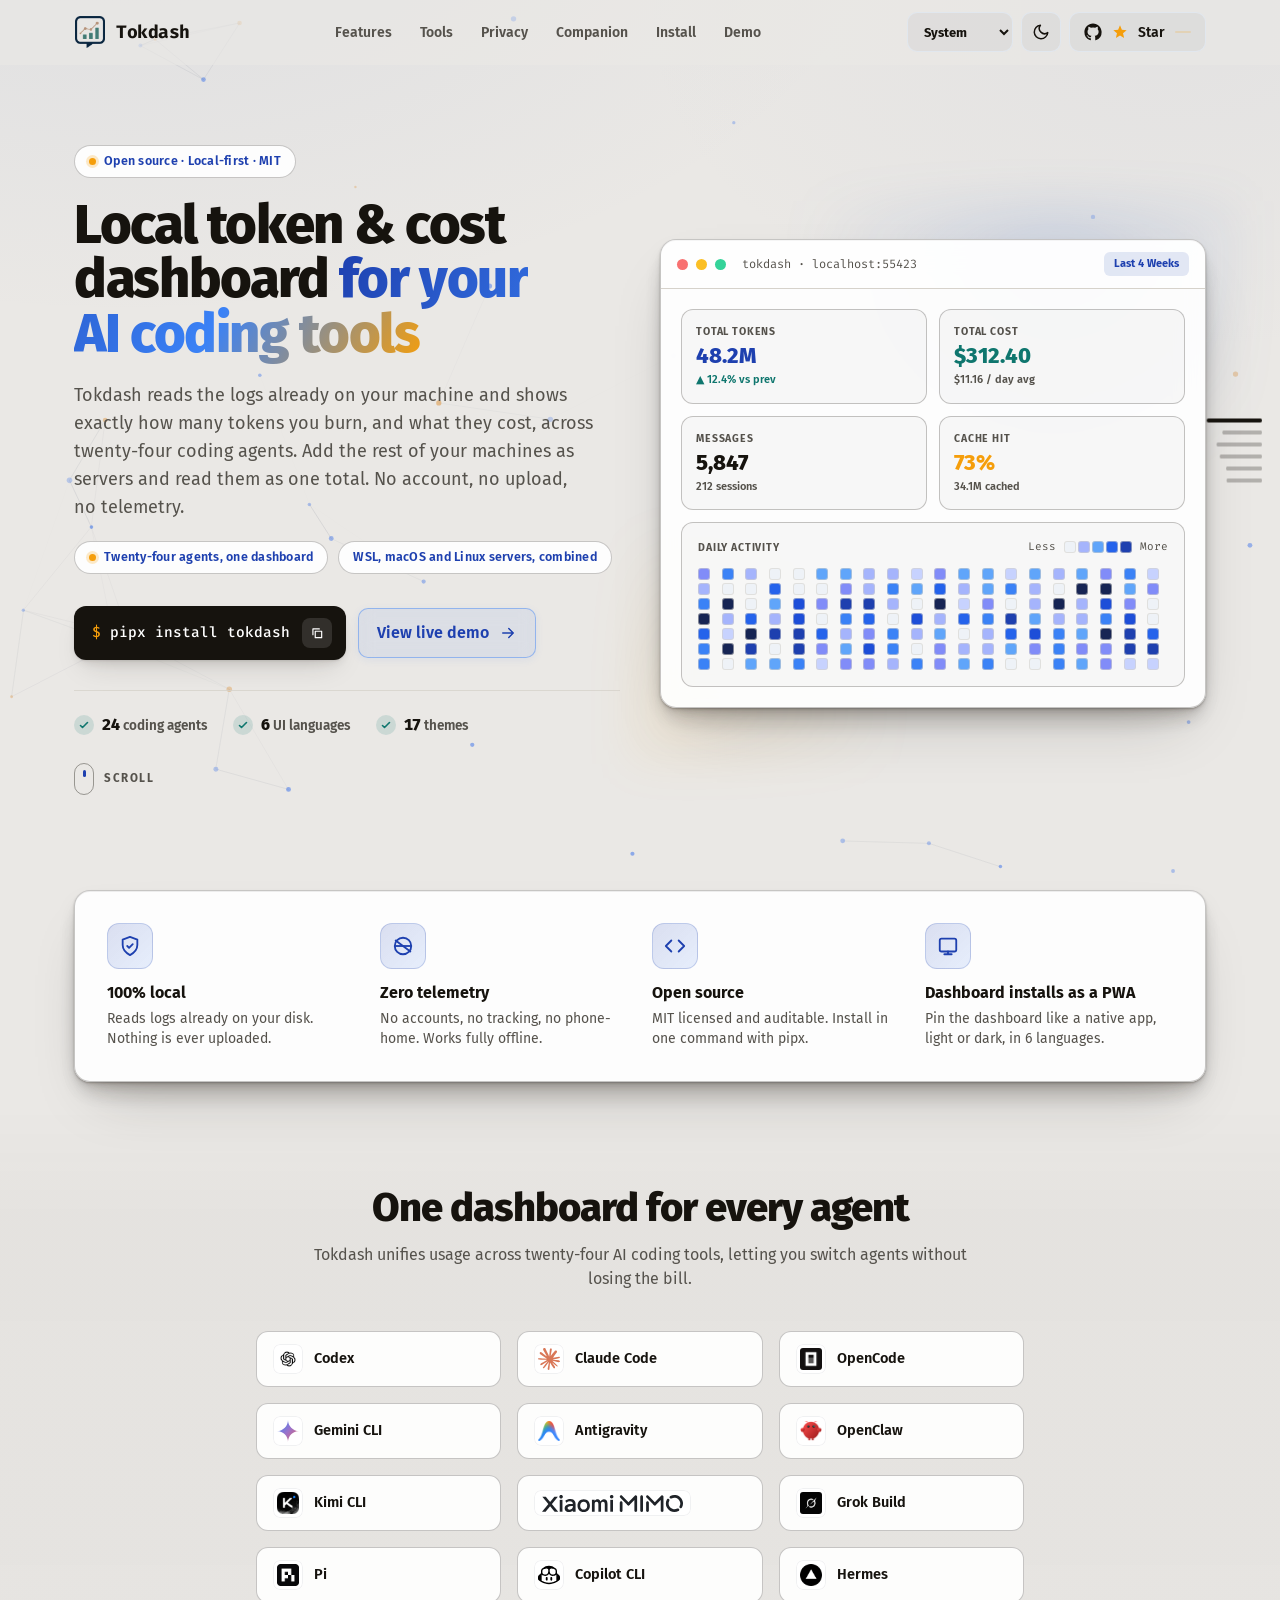
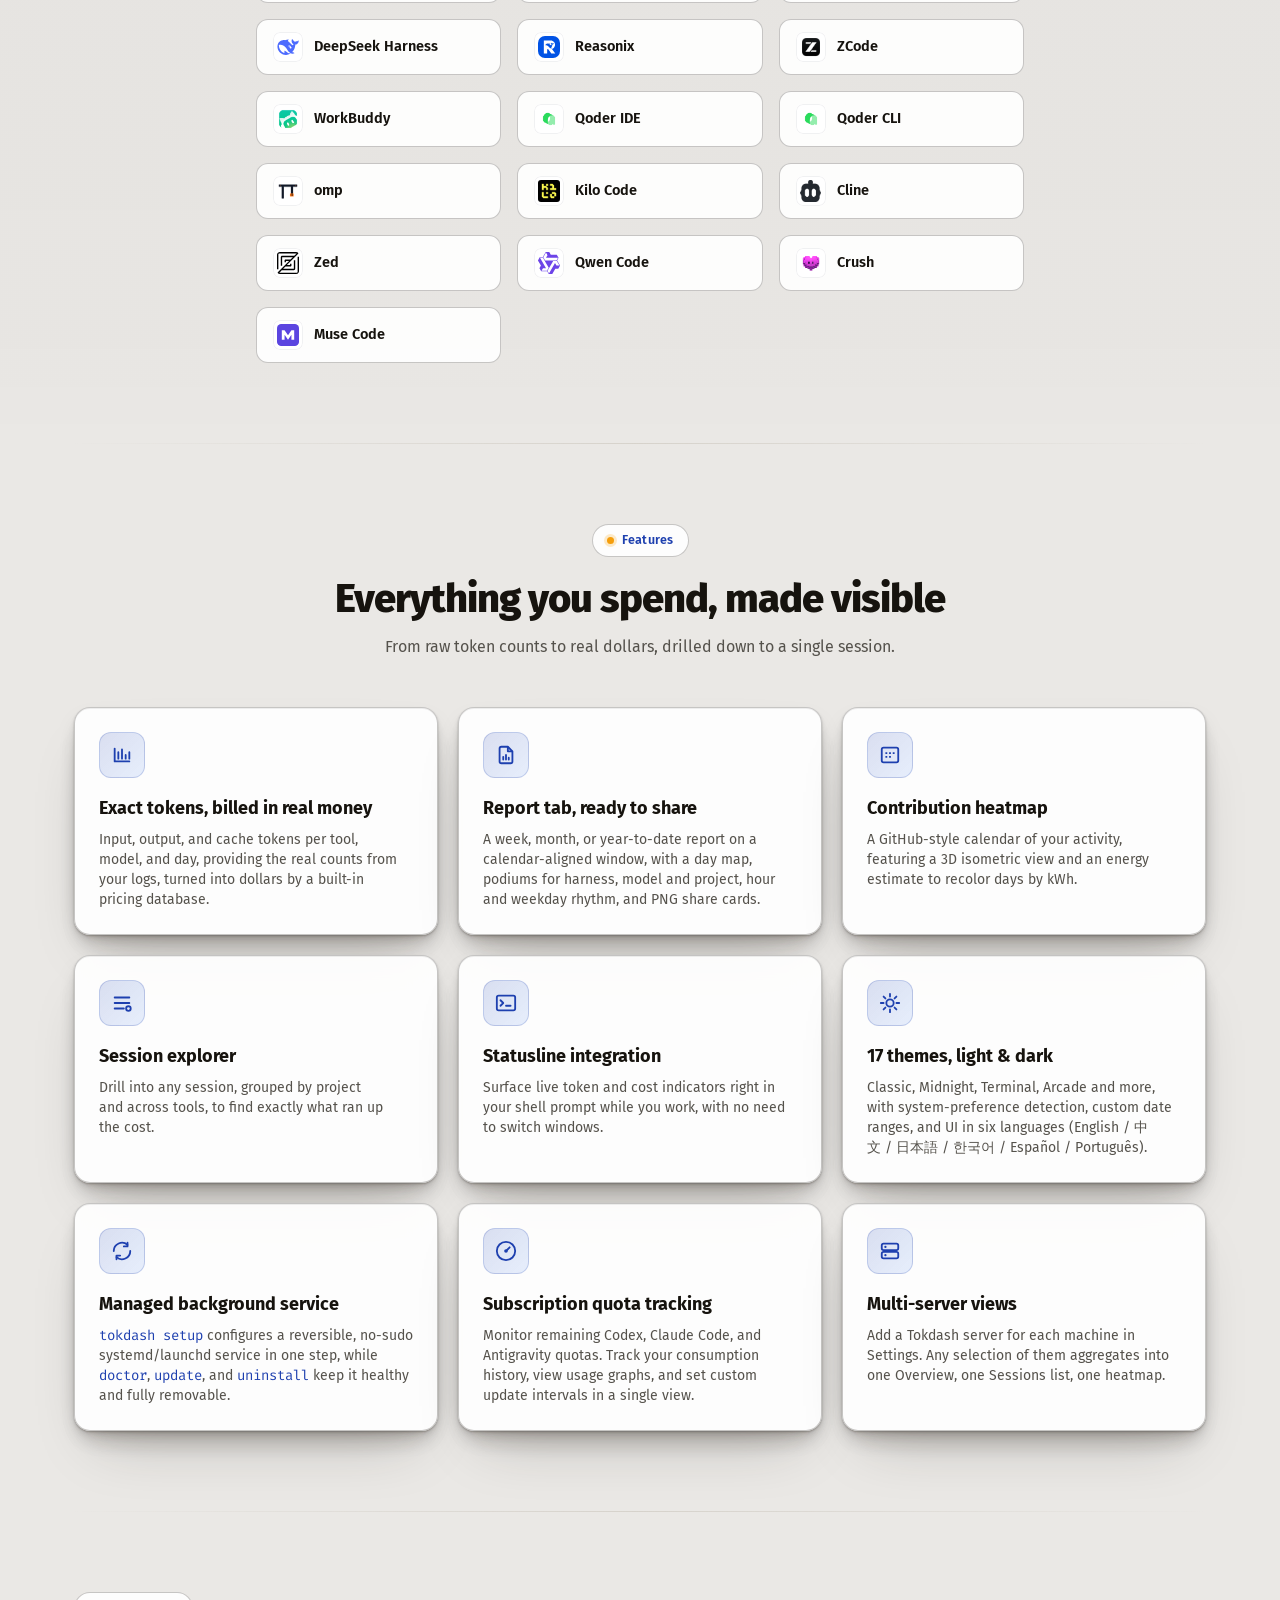
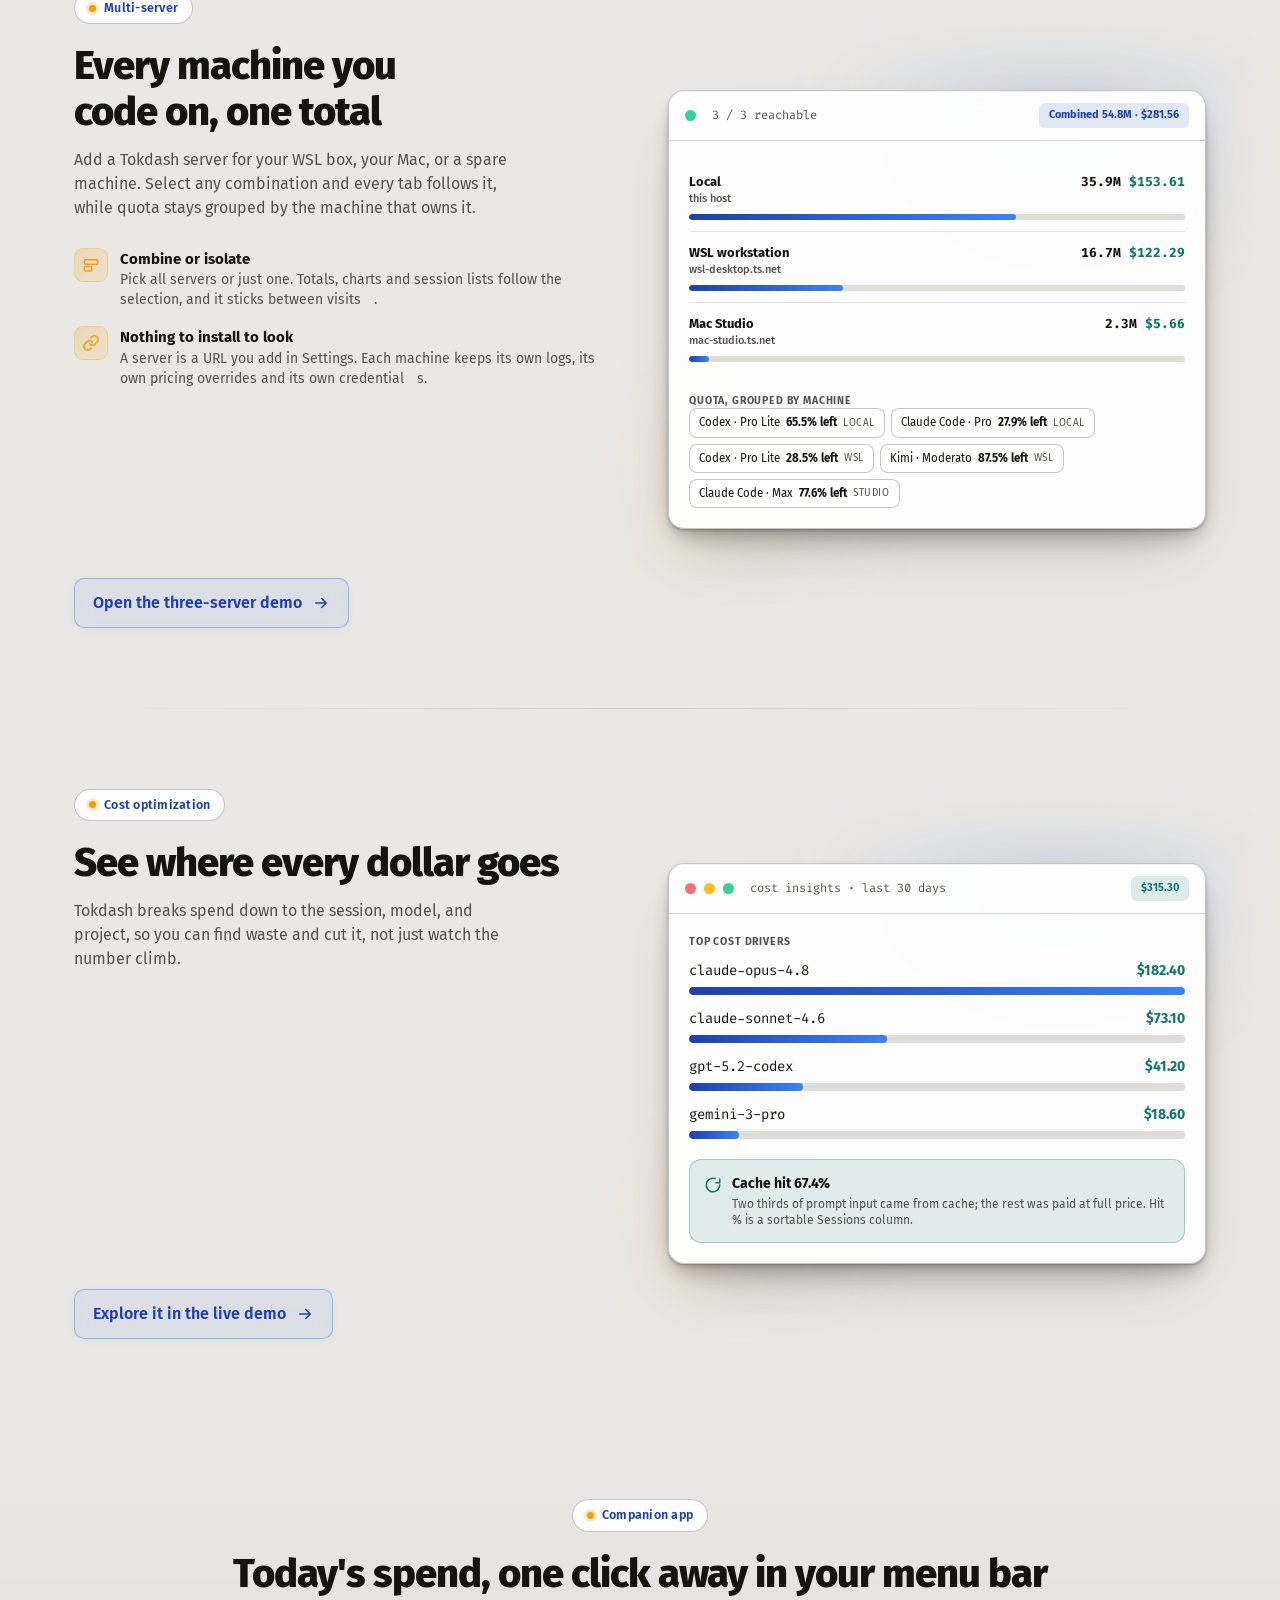
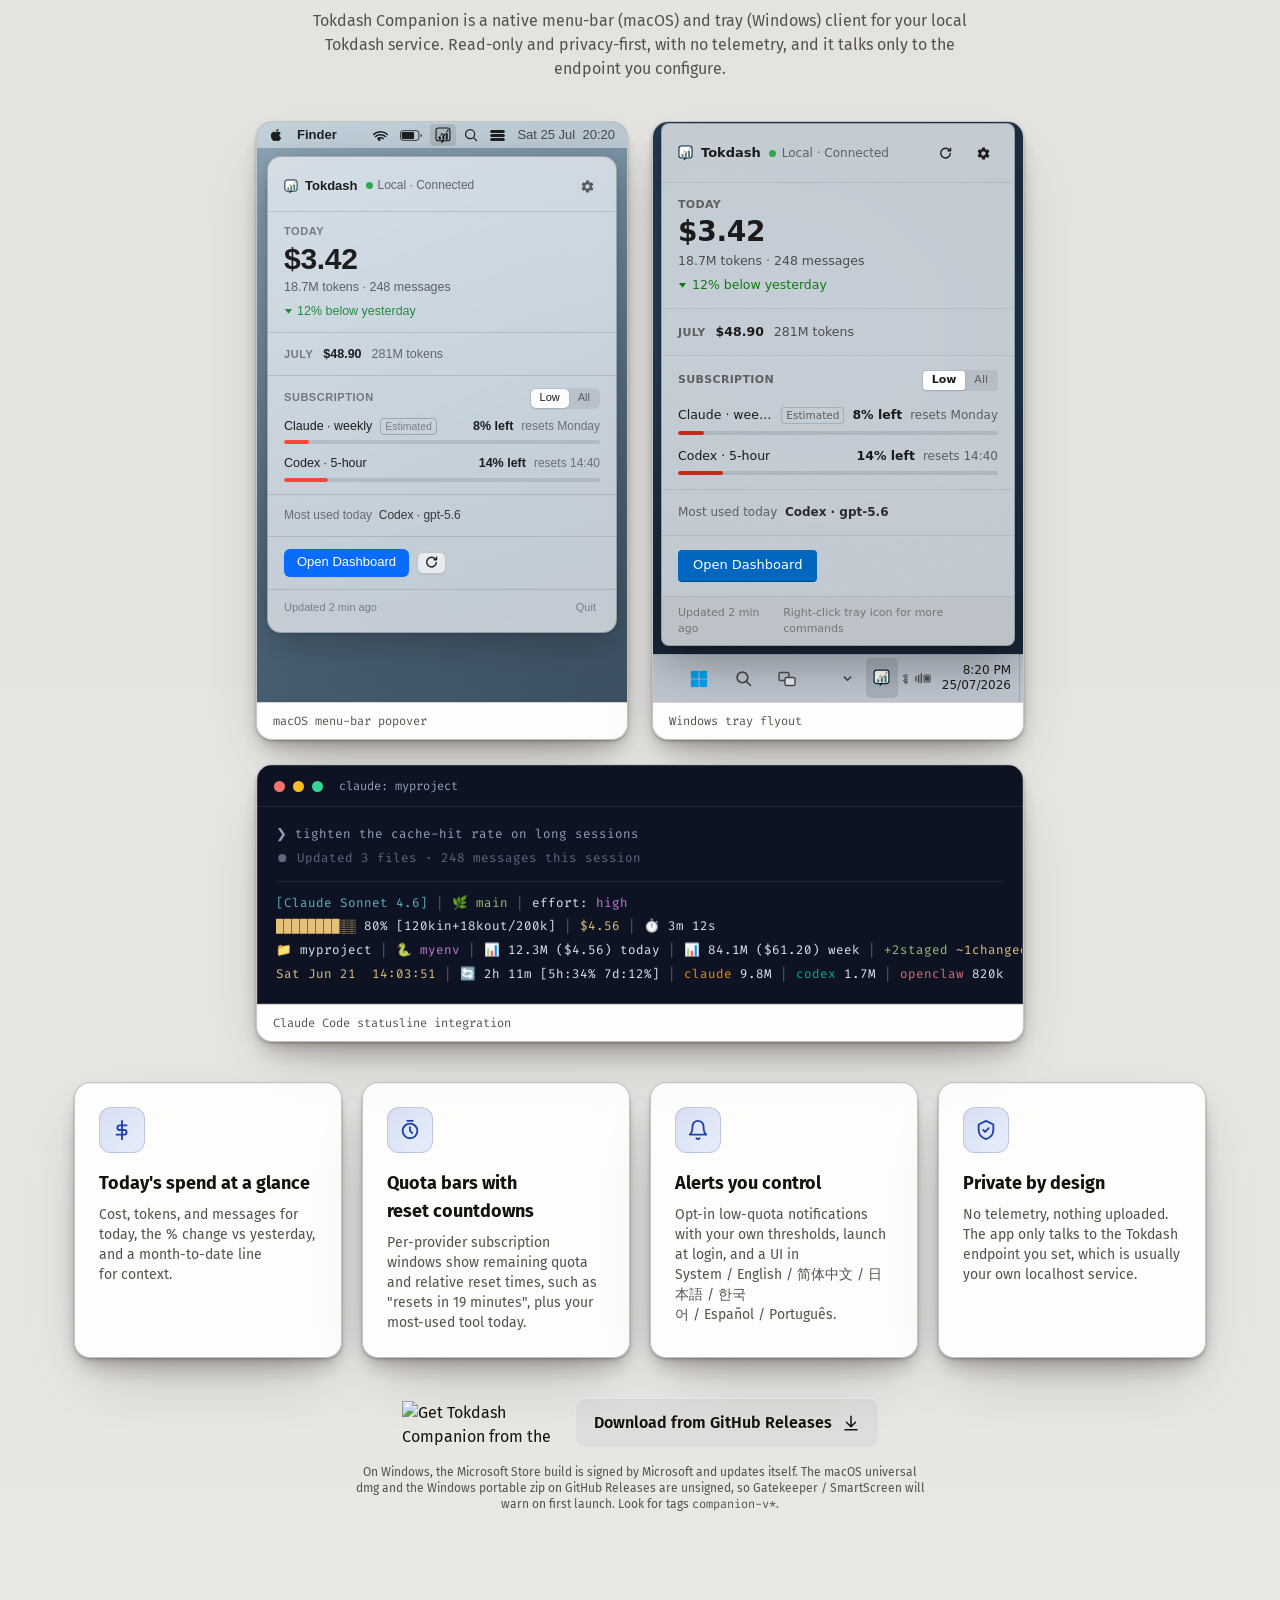
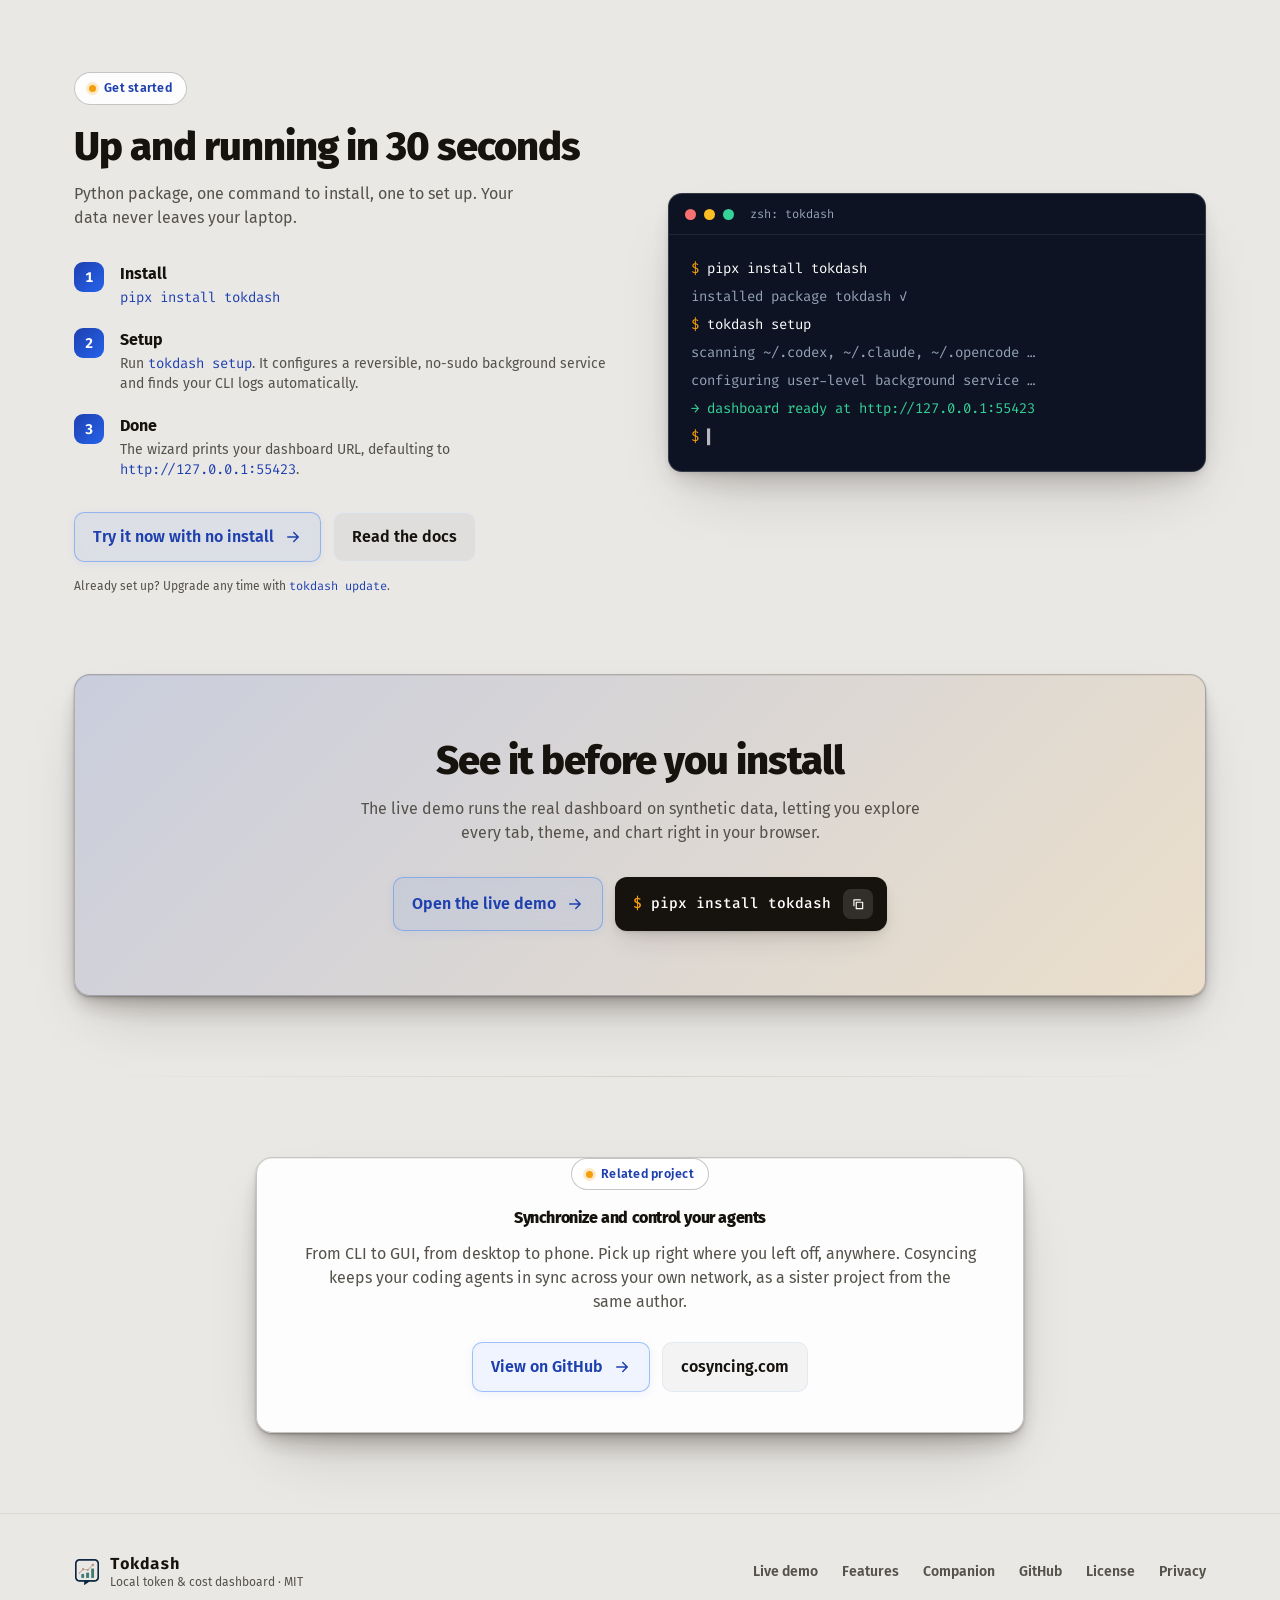
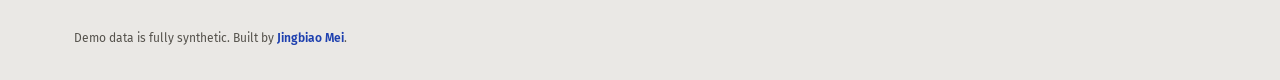
==== index.html @ e9ec2fcf "Stop the row icon redraw from fighting the draw already running Leaving a row while its lines were s" ====
<!DOCTYPE html>
<html lang="en">
<head>
  <meta charset="UTF-8" />
  <meta name="viewport" content="width=device-width, initial-scale=1.0" />
  <meta name="theme-color" content="#1E40AF" />

  <!-- Google tag (gtag.js) -->
  <script async src="https://www.googletagmanager.com/gtag/js?id=G-SMJYP7ZVL7"></script>
  <script>
    window.dataLayer = window.dataLayer || [];
    function gtag(){dataLayer.push(arguments);}
    gtag('js', new Date());
    gtag('config', 'G-SMJYP7ZVL7');
  </script>

  <title>Tokdash: Local token &amp; cost dashboard for AI coding tools</title>
  <meta name="description" content="Tokdash is an open-source, local-first dashboard that shows exactly how many tokens you burn, and what they cost, across Codex, Claude Code, OpenCode, Gemini CLI and more. Runs on your machine. Nothing is uploaded." />

  <link rel="icon" href="/static/icons/icon-192.png" sizes="192x192" />
  <link rel="apple-touch-icon" href="/static/icons/icon-192.png" />
  <link rel="manifest" href="/manifest.webmanifest" />
  <link rel="canonical" href="https://tokdash.github.io/" />

  <!-- Open Graph & Social Cards -->
  <meta property="og:type" content="website" />
  <meta property="og:title" content="Tokdash: Local token &amp; cost dashboard for AI coding tools" />
  <meta property="og:description" content="See every token and dollar your AI coding agents spend. 100% local, open source, MIT." />
  <meta property="og:url" content="https://tokdash.github.io/" />
  <meta property="og:image" content="https://tokdash.github.io/static/icons/icon-512.png" />
  <meta name="twitter:card" content="summary_large_image" />
  <meta name="twitter:title" content="Tokdash: Local token &amp; cost dashboard for AI coding tools" />
  <meta name="twitter:description" content="See every token and dollar your AI coding agents spend. 100% local, open source, MIT." />
  <meta name="twitter:image" content="https://tokdash.github.io/static/icons/icon-512.png" />

  <!-- Structured Data -->
  <script type="application/ld+json">
  {
    "@context": "https://schema.org",
    "@type": "SoftwareApplication",
    "name": "Tokdash",
    "applicationCategory": "DeveloperApplication",
    "operatingSystem": "Linux, macOS, Windows",
    "offers": { "@type": "Offer", "price": "0", "priceCurrency": "USD" },
    "description": "Local token and cost intelligence dashboard for AI coding tools."
  }
  </script>

  <!-- Fonts (Design System: Fira Code / Fira Sans) -->
  <link rel="preconnect" href="https://fonts.googleapis.com" />
  <link rel="preconnect" href="https://fonts.gstatic.com" crossorigin />
  <link href="https://fonts.googleapis.com/css2?family=Fira+Code:wght@400;500;600;700&family=Fira+Sans:wght@300;400;500;600;700;800&display=swap" rel="stylesheet" />

  <!-- Tailwind: prebuilt static CSS so layout works with JS disabled/blocked.
       Regenerate after class changes: see README ("Rebuilding the landing CSS"). -->
  <link rel="stylesheet" href="/static/landing.css" />
  <script src="/static/anime.min.js"></script>

  <!-- Avoid theme and lander flash: set classes before paint -->
  <script>
    (function () {
      // Mark the document as JS-capable up front: reveal animations are opt-in
      // via html.js, so content stays visible when JS is disabled or blocked.
      document.documentElement.classList.add('js');
      try {
        var saved = localStorage.getItem('tokdash-site-theme');
        var dark = saved ? saved === 'dark'
          : (window.matchMedia && window.matchMedia('(prefers-color-scheme: dark)').matches);
        if (dark) document.documentElement.classList.add('dark');
        var landerSeen = sessionStorage.getItem('tokdash_lander_seen');
        var reducedMotion = window.matchMedia && window.matchMedia('(prefers-reduced-motion: reduce)').matches;
        if (landerSeen || reducedMotion) document.documentElement.classList.add('lander-skipped');
      } catch (e) {}
    })();
  </script>

  <style>
    /* ---- Design tokens (mirrored from the Tokdash dashboard) ---- */
    :root {
      --color-primary: #1E40AF;
      --color-secondary: #3B82F6;
      --color-cta: #F59E0B;
      /* Near-neutral, and just dark enough that a white panel still reads as
         raised. Whiter than a sand tone: the blue is the accent's job, and a
         tinted page reads as stained rather than as tinted. */
      --color-bg: #EAE8E5;
      --color-text: #16130E;
      --color-muted: #55524C;
      --color-border: #D6D2CB;
      --color-cost: #0F766E;

      /* Glass over a light canvas only reads if the canvas is itself tinted:
         a white veil on a white page is invisible, which is why the light
         theme carries its tint in the background rather than as a glow on top
         of white. Panels then sit brighter than what is behind them, the
         inverse of the dark theme, and both end up with one rule. */
      --glass: rgba(255, 255, 255, 0.90);
      /* Small chips and pills, which carry no backdrop filter. Opaque enough to
         sit on the card behind them without the card showing through as a
         rectangle, which is the only thing the blur was ever doing here. */
      --pill-fill: rgba(255, 255, 255, 0.90);
      --glass-strong: rgba(255, 255, 255, 0.97);
      --glass-line: rgba(40, 38, 34, 0.26);
      /* backdrop-filter has to re-sample and re-blur the backdrop behind an
         element every time anything behind it moves, which during a scroll is
         every frame. saturate() is a colour-matrix pass on top of that, and
         24 tool pills do not need a 20px kernel. Two tiers: the wide blur for
         the few large surfaces where the glass actually reads, and a narrow one
         for everything small and repeated. */
      --glass-blur: blur(14px);

      --radius-md: 12px;
      --radius-lg: 16px;
      --t-fast: 180ms;
      --t-med: 240ms;

      /* Three layers, not one: a tight contact shadow that grounds the panel,
         a near one that gives it a lip, and a wide diffuse one that reads as
         the panel sitting above the page. A single shadow reads flat, which is
         exactly what made the boxes disappear into the background. */
      --shadow-sm: 0 1px 2px rgba(40, 36, 30, 0.11), 0 1px 1px rgba(40, 36, 30, 0.07);
      --shadow-md: 0 1px 2px rgba(40, 36, 30, 0.09), 0 5px 12px -4px rgba(40, 36, 30, 0.15), 0 14px 30px -12px rgba(40, 36, 30, 0.18);
      --shadow-lg: 0 2px 4px rgba(40, 36, 30, 0.09), 0 12px 26px -8px rgba(40, 36, 30, 0.22), 0 30px 62px -26px rgba(40, 36, 30, 0.28);
      /* A white top highlight only reads on a panel darker than the page.
         A light panel is already near-white, so its top edge has to be a
         faint dark one instead, reinforcing the 1px border it sits under. */
      --hairline: inset 0 1px 0 rgba(40, 38, 34, 0.07);
    }

    html.dark {
      --color-primary: #60A5FA;
      --color-secondary: #93C5FD;
      --color-cta: #FBBF24;
      /* Near-black with a blue cast rather than a blue-grey: at this depth the
         hue reads as a temperature, not as a colour, and it lets the one blue
         accent carry all of the emphasis on the page. */
      --color-bg: #05070E;
      --color-text: #E8ECF5;
      --color-muted: #8A94AB;
      --color-border: #1A2136;
      --color-cost: #34D399;

      /* Glass over near-black needs a lighter, cooler fill than the light
         theme's, or the panels disappear into the canvas entirely. Shadows
         barely register on a near-black page, so separation here comes from
         the fill lift and the hairline doing the work instead. */
      --glass: rgba(152, 180, 238, 0.068);
      --pill-fill: rgba(255, 255, 255, 0.055);
      --glass-strong: rgba(152, 180, 238, 0.105);
      --glass-line: rgba(190, 212, 252, 0.24);

      --shadow-sm: 0 1px 2px rgba(0,0,0,0.6), 0 1px 1px rgba(0,0,0,0.4);
      --shadow-md: 0 1px 2px rgba(0,0,0,0.55), 0 6px 16px -6px rgba(0,0,0,0.75), 0 16px 36px -14px rgba(0,0,0,0.85);
      --shadow-lg: 0 2px 6px rgba(0,0,0,0.6), 0 16px 40px -12px rgba(0,0,0,0.9), 0 34px 72px -28px rgba(0,0,0,0.95);
      --hairline: inset 0 1px 0 rgba(190, 214, 255, 0.07);
    }

    /* ---- Lenis smooth scroll ---- */
    html.lenis, html.lenis body { height: auto; }
    html, html.lenis { scroll-behavior: auto !important; overscroll-behavior-y: none; }
    .lenis.lenis-smooth { scroll-behavior: auto !important; }
    .lenis.lenis-smooth [data-lenis-prevent] { overscroll-behavior: contain; }
    .lenis.lenis-stopped { overflow: clip; }
    .lenis.lenis-smooth iframe { pointer-events: none; }

    /* GPU layer promotion to prevent paint bottleneck during high-framerate scrolling */
    header, .card, .setup-box {
      transform: translateZ(0);
      -webkit-transform: translateZ(0);
    }

    /* min-height (not height:100%): a fixed-height body bounds position:sticky to
       one viewport, so the nav would stop sticking after the first screen. min-height
       lets the page grow with content and keeps the nav pinned across the full scroll.
       clip kills the decorative glow's horizontal overflow without breaking sticky. */
    html, body {
      min-height: 100%;
      overflow-x: clip;
    }
    html {
      scroll-behavior: auto !important;
      scroll-padding-top: 88px;
    }

    body {
      font-family: "Fira Sans", ui-sans-serif, system-ui, -apple-system, Segoe UI, Roboto, Arial, "Noto Sans";
      /* Barely there, and cool rather than warm: a warm glow on a near-neutral
         canvas just re-yellows the page the tint was removed from. */
      background: radial-gradient(1200px 700px at 10% -16%, rgba(88, 116, 176, 0.09), transparent 66%),
                  radial-gradient(900px 560px at 92% 2%, rgba(132, 146, 186, 0.07), transparent 60%),
                  var(--color-bg);
      background-attachment: fixed;
      color: var(--color-text);
      -webkit-font-smoothing: antialiased;
    }
    html.dark body {
      /* One cold light in the corner and nothing else. The old pair of large
         glows was most of what made the page read as blue rather than dark. */
      background: radial-gradient(1000px 620px at 14% -12%, rgba(56,104,196,0.20), transparent 60%),
                  radial-gradient(760px 460px at 92% 2%, rgba(120,90,220,0.07), transparent 62%),
                  var(--color-bg);
      background-attachment: fixed;
    }
    /* No fixed vignette over the viewport here: on a content site the bottom
       of the screen is where the footer and the install command live, and a
       fixed scrim over them costs more legibility than the depth is worth. */

    .mono { font-family: "Fira Code", ui-monospace, SFMono-Regular, Menlo, Monaco, Consolas, monospace; }
    .text-muted { color: var(--color-muted); }

    /* ---- Card system ---- */
    .surface {
      background: var(--glass);
      border: 1px solid var(--glass-line);
      border-radius: var(--radius-lg);
      box-shadow: var(--shadow-sm), var(--shadow-md), var(--shadow-lg), var(--hairline);
      backdrop-filter: var(--glass-blur);
      -webkit-backdrop-filter: var(--glass-blur);
      transition: transform var(--t-med) ease, box-shadow var(--t-med) ease, border-color var(--t-med) ease, background var(--t-med) ease;
    }
    .surface:hover {
      border-color: color-mix(in srgb, var(--color-primary) 28%, var(--color-border));
      box-shadow: var(--shadow-md), var(--hairline);
      transform: translateY(-3px);
    }
    html.dark .surface {
      background: var(--glass);
      border-color: var(--glass-line);
      box-shadow: var(--shadow-sm), var(--shadow-md), var(--hairline);
    }
    html.dark .surface:hover {
      border-color: color-mix(in srgb, var(--color-primary) 40%, var(--glass-line));
      box-shadow: var(--shadow-md), var(--shadow-lg), var(--hairline);
    }
    /* Static surface, no lift on hover (used for the hero preview & terminal) */
    .surface-static:hover { transform: none; }

    /* ---- Buttons ---- */
    .btn {
      display: inline-flex; align-items: center; justify-content: center; gap: 10px;
      border-radius: 10px; padding: 12px 18px; min-height: 48px;
      font-weight: 600; cursor: pointer; user-select: none; white-space: nowrap;
      position: relative; overflow: hidden;
      transition: transform var(--t-fast) ease, box-shadow var(--t-fast) ease, background var(--t-fast) ease, border-color var(--t-fast) ease, color var(--t-fast) ease;
    }
    .btn:focus-visible { outline: none; box-shadow: 0 0 0 4px rgba(59, 130, 246, 0.28); }
    /* Magnetic offset, rewritten every frame by the cursor loop. It lives in
       its own custom property and is folded into each element's own transform
       so the pull composes with the hover lift instead of fighting it. */
    .btn, .tool-pill { --mx: 0px; --my: 0px; transform: translate3d(var(--mx, 0px), var(--my, 0px), 0); }
    /* Pale at rest, solid on hover: the tint keeps the page calm until a
       pointer actually lands on the action. */
    .btn-primary {
      background: rgba(37, 99, 235, 0.07);
      color: var(--color-primary);
      border: 1px solid rgba(59, 130, 246, 0.45);
      box-shadow: 0 2px 8px rgba(37, 99, 235, 0.08);
      backdrop-filter: blur(8px);
      -webkit-backdrop-filter: blur(8px);
    }
    .btn-primary svg path {
      stroke: currentColor;
      transition: stroke var(--t-fast) ease;
    }
    .btn-primary:hover {
      background: linear-gradient(135deg, #2563EB 0%, #3B82F6 100%);
      color: #ffffff;
      border-color: rgba(59, 130, 246, 0.85);
      transform: translateY(-2px);
      box-shadow: 0 8px 22px rgba(37, 99, 235, 0.28), 0 3px 6px rgba(37, 99, 235, 0.16);
    }
    .btn-primary:active {
      transform: translateY(0);
      box-shadow: 0 2px 6px rgba(37, 99, 235, 0.2);
    }
    html.dark .btn-primary {
      background: rgba(59, 130, 246, 0.12);
      color: #93C5FD;
      border: 1px solid rgba(147, 197, 253, 0.35);
      box-shadow: 0 2px 10px rgba(0, 0, 0, 0.25);
    }
    html.dark .btn-primary:hover {
      background: linear-gradient(135deg, #1D4ED8 0%, #2563EB 100%);
      color: #ffffff;
      border-color: rgba(96, 165, 250, 0.75);
      box-shadow: 0 8px 22px rgba(37, 99, 235, 0.38), 0 3px 6px rgba(37, 99, 235, 0.2);
    }
    /* The lifts above are the repo's own and are left exactly as they were.
       These two re-state the same selectors with the offset folded in, purely
       so the magnetic pull survives a hover instead of being replaced by it.
       At (0,2,0) they win over the plain .btn rule, without editing the rules
       they compose with. Same values, same order of effects. */
    .btn-primary:hover { transform: translate3d(var(--mx, 0px), calc(var(--my, 0px) - 2px), 0); }
    .btn-primary:active { transform: translate3d(var(--mx, 0px), var(--my, 0px), 0); }

    /* The arrow leans into the direction of travel, and a sheen rides across
       the primary button as it fills. The sheen is white on purpose: it only
       becomes visible on hover, where the pale tint has already become the
       solid blue fill it reads well against. */
    .btn svg, .cmd .copy-ic { transition: transform var(--t-fast) cubic-bezier(0.22, 1, 0.36, 1); }
    .btn:hover svg { transform: translateX(3px); }
    .btn:active svg { transform: translateX(1px); }
    .btn-primary::after {
      content: ""; position: absolute; inset: 0; border-radius: inherit; pointer-events: none;
      background: linear-gradient(100deg, transparent 30%, rgba(255, 255, 255, 0.28) 50%, transparent 70%);
      transform: translateX(-120%); opacity: 0;
    }
    .btn-primary:hover::after { transform: translateX(120%); opacity: 1; transition: transform 0.7s cubic-bezier(0.22, 1, 0.36, 1), opacity 0.2s ease; }

    .btn-ghost {
      background: rgba(15, 23, 42, 0.04); color: var(--color-text);
      border: 1px solid rgba(226,232,240,0.9);
    }
    .btn-ghost:hover { background: rgba(15, 23, 42, 0.08); transform: translate3d(var(--mx, 0px), calc(var(--my, 0px) - 1px), 0); border-color: rgba(30,64,175,0.3); }
    html.dark .btn-ghost { background: var(--glass); border-color: var(--glass-line); }
    html.dark .btn-ghost:hover { background: var(--wash, rgba(255,255,255,0.06)); border-color: color-mix(in srgb, var(--color-primary) 40%, var(--glass-line)); }

    /* Microsoft Store badge: Microsoft ships a dark badge for light backgrounds and a
       light badge for dark ones. Keyed off html.dark so it follows the site toggle. */
    .ms-badge { display: inline-flex; border-radius: 6px; transition: transform .18s ease; }
    .ms-badge:hover { transform: translateY(-2px); }
    .ms-badge img { display: block; height: 44px; width: auto; }
    .ms-badge .ms-badge-d { display: none; }
    html.dark .ms-badge .ms-badge-l { display: none; }
    html.dark .ms-badge .ms-badge-d { display: block; }

    /* "Star on GitHub" button */
    .gh-star .gh-starglyph { transition: transform var(--t-fast) ease; }
    .gh-star:hover { border-color: color-mix(in srgb, var(--color-cta) 55%, var(--color-border)); }
    .gh-star:hover .gh-starglyph { transform: scale(1.18) rotate(-8deg); }
    .gh-count {
      display: inline-flex; align-items: center; padding: 1px 8px; border-radius: 999px;
      font-size: 12px; font-weight: 700; line-height: 1.5;
      background: color-mix(in srgb, var(--color-cta) 18%, transparent);
      color: color-mix(in srgb, var(--color-cta) 86%, var(--color-text));
    }

    /* ---- Nav ----
       Frosted glass, but the blur is only switched on once the bar is actually
       sitting over content. At the top of the hero there is nothing behind it
       to blur, so paying for a full-width backdrop filter there would be cost
       with no visible return, and a backdrop filter on a fixed-width element
       has to re-blur on every frame the page moves under it. */
    .site-nav {
      position: sticky; top: 0; z-index: 50;
      background: color-mix(in srgb, var(--color-bg) 62%, transparent);
      border-bottom: 1px solid transparent;
      transition: background var(--t-med) ease, box-shadow var(--t-med) ease,
                  border-color var(--t-med) ease, backdrop-filter var(--t-med) ease;
    }
    /* Once the hero starts leaving, the bar earns a real edge and the glass
       switches on. */
    .site-nav.scrolled {
      backdrop-filter: var(--glass-blur);
      -webkit-backdrop-filter: var(--glass-blur);
      background: color-mix(in srgb, var(--color-bg) 80%, transparent);
      border-bottom-color: var(--color-border);
      box-shadow: 0 10px 30px -14px rgba(15, 23, 42, 0.28);
    }
    html.dark .site-nav.scrolled {
      background: color-mix(in srgb, var(--color-bg) 72%, transparent);
      box-shadow: 0 10px 30px -14px rgba(0, 0, 0, 0.7);
    }
    @media (prefers-reduced-transparency: reduce) {
      .site-nav, .site-nav.scrolled { background: var(--color-bg); backdrop-filter: none; -webkit-backdrop-filter: none; }
    }
    .nav-progress { position: absolute; left: 0; right: 0; bottom: -1px; height: 2px; pointer-events: none; }
    .nav-progress > i {
      display: block; height: 100%; width: 100%;
      transform: scaleX(0); transform-origin: 0 50%; will-change: transform;
      background: linear-gradient(90deg, var(--color-primary), var(--color-secondary) 55%, var(--color-cta));
      box-shadow: 0 0 10px color-mix(in srgb, var(--color-primary) 55%, transparent);
    }
    .nav-link {
      position: relative;
      font-size: 14px; font-weight: 600; color: var(--color-muted);
      padding: 8px 12px; border-radius: 8px;
      transition: color var(--t-fast) ease, background var(--t-fast) ease;
    }
    .nav-link:hover { color: var(--color-text); background: rgba(30,64,175,0.06); }
    /* Underline grows from the centre, so the nav reads as one considered set. */
    .nav-link::after {
      content: ""; position: absolute; left: 18%; right: 18%; bottom: 2px; height: 2px;
      border-radius: 2px; background: var(--color-primary);
      transform: scaleX(0); transform-origin: 50% 50%;
      transition: transform var(--t-med) cubic-bezier(0.22, 1, 0.36, 1);
    }
    .nav-link:hover::after, .nav-link:focus-visible::after { transform: scaleX(1); }
    html.dark .nav-link:hover { background: rgba(96, 165, 250, 0.10); }

    /* ---- Eyebrow chip ---- */
    /* The eyebrow keeps the accent colour in its text, where it is a few
       characters, and drops the blue wash it used to fill itself with. */
    .chip {
      display: inline-flex; align-items: center; gap: 8px;
      padding: 6px 14px; border-radius: 999px; font-size: 12.5px; font-weight: 600;
      letter-spacing: 0.02em; color: var(--color-primary);
      background: var(--pill-fill);
      border: 1px solid var(--glass-line);
    }
    .chip .dot { width: 7px; height: 7px; border-radius: 50%; background: var(--color-cta); box-shadow: 0 0 0 3px color-mix(in srgb, var(--color-cta) 22%, transparent); }

    /* ---- Gradient headline accent ---- */
    .grad-text {
      background: linear-gradient(120deg, var(--color-primary), var(--color-secondary) 60%, var(--color-cta));
      -webkit-background-clip: text; background-clip: text; color: transparent;
    }

    /* ---- Typographic polish ----
       balance evens out the ragged last line of a heading; pretty stops the
       browser leaving a single word stranded on the final line of a paragraph. */
    h1, h2, h3 { text-wrap: balance; }
    p { text-wrap: pretty; }

    /* Section headings share one scale so the page keeps a single voice.
       Defined here rather than as Tailwind utilities so the prebuilt,
       purged static/landing.css does not have to be regenerated for it. */
    .sec-title { font-size: 1.875rem; line-height: 1.14; }
    @media (min-width: 640px) { .sec-title { font-size: 2.5rem; } }

    /* Keyboard focus, everywhere. .btn keeps its own ring, so it opts out. */
    :where(a, button, select, input, summary):not(.btn):focus-visible {
      outline: 2px solid var(--color-primary);
      outline-offset: 2px;
      border-radius: 8px;
    }

    /* ---- Section pacing ----
       A barely-there tint every other section gives the long page a rhythm
       instead of one undifferentiated white column. */
    /* z-index: 0 makes the section its own stacking context, so the -1
       pseudo paints above the page background instead of behind it. */
    .band { position: relative; z-index: 0; }
    .band::before {
      content: ""; position: absolute; z-index: -1;
      top: 0; bottom: 0; left: 50%; transform: translateX(-50%); width: 100vw;
      /* Light mode gets a neutral wash and firm hairlines for the rhythm;
         a blue tint over an already blue canvas just reads as a smudge. */
      background: linear-gradient(180deg,
        color-mix(in srgb, var(--color-text) 2.5%, transparent),
        color-mix(in srgb, var(--color-text) 1%, transparent));
      border-top: 1px solid color-mix(in srgb, var(--color-border) 85%, transparent);
      border-bottom: 1px solid color-mix(in srgb, var(--color-border) 85%, transparent);
      -webkit-mask-image: linear-gradient(180deg, transparent, #000 12%, #000 88%, transparent);
      mask-image: linear-gradient(180deg, transparent, #000 12%, #000 88%, transparent);
    }
    html.dark .band::before {
      background: linear-gradient(180deg,
        color-mix(in srgb, var(--color-primary) 7%, transparent),
        color-mix(in srgb, var(--color-primary) 2.5%, transparent));
      border-top-color: color-mix(in srgb, var(--color-border) 60%, transparent);
      border-bottom-color: color-mix(in srgb, var(--color-border) 60%, transparent);
    }

    /* ---- Hero proof strip ---- */
    .proof {
      display: flex; flex-wrap: wrap; align-items: center; gap: 10px 26px;
      margin-top: 30px; padding-top: 22px;
      border-top: 1px solid color-mix(in srgb, var(--color-border) 80%, transparent);
    }
    .proof-item {
      display: inline-flex; align-items: center; gap: 8px;
      font-size: 13.5px; font-weight: 600; color: var(--color-muted);
    }
    .proof-item b {
      color: var(--color-text); font-weight: 800; font-size: 16px;
      font-variant-numeric: tabular-nums; letter-spacing: -0.01em;
    }
    .proof-item .tick {
      width: 20px; height: 20px; border-radius: 50%; flex: none;
      display: inline-flex; align-items: center; justify-content: center;
      color: var(--color-cost);
      background: color-mix(in srgb, var(--color-cost) 14%, transparent);
    }

    /* ---- Scroll hint ---- */
    .scroll-hint {
      display: inline-flex; align-items: center; gap: 10px;
      margin-top: 26px; color: var(--color-muted);
      font-size: 11.5px; font-weight: 700; letter-spacing: 0.14em; text-transform: uppercase;
      transition: opacity 0.5s ease, transform 0.5s ease;
    }
    .scroll-hint.gone { opacity: 0; transform: translateY(10px); pointer-events: none; }
    .scroll-hint-mouse {
      width: 20px; height: 32px; border-radius: 11px; flex: none; position: relative;
      border: 1.5px solid color-mix(in srgb, var(--color-muted) 55%, transparent);
    }
    .scroll-hint-mouse > i {
      position: absolute; left: 50%; top: 6px; width: 3px; height: 7px; margin-left: -1.5px;
      border-radius: 2px; background: var(--color-primary);
      animation: hint-wheel 1.9s cubic-bezier(0.65, 0, 0.35, 1) infinite;
    }
    @keyframes hint-wheel {
      0%   { transform: translateY(0);    opacity: 0; }
      25%  { opacity: 1; }
      70%  { transform: translateY(11px); opacity: 0; }
      100% { transform: translateY(11px); opacity: 0; }
    }
    @media (prefers-reduced-motion: reduce) { .scroll-hint-mouse > i { animation: none; } }

    /* ---- Install command pill ---- */
    .cmd {
      display: inline-flex; align-items: center; gap: 12px;
      padding: 12px 14px 12px 18px; border-radius: 12px; min-height: 48px;
      background: var(--color-text); color: #fff;
      font-family: "Fira Code", monospace; font-size: 14.5px; font-weight: 500;
      box-shadow: var(--shadow-md); cursor: pointer; border: none;
      transition: transform var(--t-fast) ease, box-shadow var(--t-fast) ease;
    }
    html.dark .cmd { background: #0D1322; border: 1px solid rgba(255,255,255,0.16); }
    .cmd:hover { transform: translateY(-2px); box-shadow: var(--shadow-lg); }
    .cmd .prompt { color: var(--color-cta); }
    .cmd .copy-ic {
      display: inline-flex; align-items: center; justify-content: center;
      width: 30px; height: 30px; border-radius: 8px;
      background: rgba(255,255,255,0.12); color: #fff; font-size: 12px; flex: none;
    }
    .cmd.copied .copy-ic { background: var(--color-cost); }

    /* ---- Feature / tool cards ---- */
    .feature-icon {
      width: 46px; height: 46px; border-radius: 12px;
      display: inline-flex; align-items: center; justify-content: center;
      background: linear-gradient(135deg, color-mix(in srgb, var(--color-primary) 16%, transparent), color-mix(in srgb, var(--color-secondary) 12%, transparent));
      color: var(--color-primary); border: 1px solid color-mix(in srgb, var(--color-primary) 20%, transparent);
    }
    .tool-pill {
      display: flex; align-items: center; gap: 11px; padding: 12px 16px;
      border-radius: 12px; border: 1px solid var(--glass-line);
      background: var(--pill-fill);
      font-weight: 600; font-size: 14.5px; color: var(--color-text); text-decoration: none;
      transition: transform var(--t-fast) ease, border-color var(--t-fast) ease, box-shadow var(--t-fast) ease, background var(--t-fast) ease;
    }
    /* Deliberately no backdrop-filter here, and the same goes for .chip below.
       Both sit on an already-opaque card, behind a veil of 4-7% in dark and 90%
       in light -- at which strength there is nothing behind them left to blur.
       All 34 of them did have one, and a backdrop filter has to re-sample what
       is behind the element on every frame the page scrolls. Twenty-five tool
       pills and nine chips re-sampling a flat card sixty times a second is
       what turned a smooth scroll into a stutter, in exchange for an effect
       that was not visible to begin with. The fill stands in for it. */
    .tool-pill:hover { transform: translate3d(var(--mx, 0px), calc(var(--my, 0px) - 2px), 0); border-color: color-mix(in srgb, var(--color-primary) 45%, var(--color-border)); box-shadow: var(--shadow-md); }
    .tool-logo { transition: transform var(--t-med) cubic-bezier(0.22, 1, 0.36, 1), box-shadow var(--t-med) ease; }
    .tool-pill:hover .tool-logo { transform: scale(1.12) rotate(-3deg); }
    /* Card icon lifts a touch as its card does, so the two read as one object. */
    .feature-icon { transition: transform var(--t-med) cubic-bezier(0.22, 1, 0.36, 1), box-shadow var(--t-med) ease; }
    .surface:hover .feature-icon { transform: translateY(-2px) scale(1.06); box-shadow: 0 8px 18px -8px color-mix(in srgb, var(--color-primary) 60%, transparent); }
    /* The hero preview used to carry a 9s infinite box-shadow "breath".
       box-shadow is paint-only, so that animated forever even at rest and even
       with nothing on screen: a permanent repaint loop for a decorative hint.
       The same life is now carried by the JS-driven figure drift further down,
       which costs nothing while the hero is scrolled away. */
    /* White logo chip, keeping every mark (incl. dark monochrome glyphs) legible in light & dark. */
    .tool-logo { width: 30px; height: 30px; flex: none; object-fit: contain; border-radius: 7px; background: #fff; padding: 4px; box-shadow: inset 0 0 0 1px rgba(15,23,42,0.06); }
    /* Same chip for marks that are wordmarks: they carry the name, so the pill prints no label. */
    .tool-logo.is-wordmark { width: auto; height: 26px; max-width: 100%; padding: 4px 8px; }
    .tool-dot { width: 9px; height: 9px; border-radius: 50%; flex: none; }

    /* ---- Hero preview mini-dashboard ---- */
    .preview-topbar { display: flex; align-items: center; gap: 8px; padding: 12px 16px; border-bottom: 1px solid var(--color-border); background: rgba(255,255,255,0.45); }
    html.dark .preview-topbar { background: rgba(255,255,255,0.025); }
    .dot-r { width: 11px; height: 11px; border-radius: 50%; }
    /* The KPI cards are a layer inside the dashboard, not panels on the page,
       so they sit a step further back than the dashboard that contains them. */
    /* Inset a step, so it reads as a layer inside the panel rather than a
       second panel. Dark: lighter than nothing. Light: a faint grey wash,
       because a second white veil on a white panel would not register. */
    .kpi { padding: 14px; border-radius: 12px; border: 1px solid var(--glass-line); background: rgba(11, 16, 32, 0.022); }
    html.dark .kpi { background: rgba(148, 176, 232, 0.035); }
    .kpi-label { font-size: 10.5px; font-weight: 700; letter-spacing: 0.08em; text-transform: uppercase; color: var(--color-muted); }
    .kpi-val { font-size: 22px; font-weight: 800; margin-top: 4px; line-height: 1.1; }

    /* mini heatmap */
    .mini-heat { display: grid; grid-auto-flow: column; grid-template-rows: repeat(7, 1fr); gap: 3px; }
    .hcell { width: 12px; height: 12px; border-radius: 3px; border: 1px solid color-mix(in srgb, var(--color-border) 55%, transparent); }
    .l0 { background: #EEF2F7; } .l1 { background: #C7D2FE; } .l2 { background: #A5B4FC; }
    .l3 { background: #818CF8; } .l4 { background: #60A5FA; } .l5 { background: #3B82F6; }
    .l6 { background: #2563EB; } .l7 { background: #1D4ED8; } .l8 { background: #1E40AF; } .l9 { background: #172554; }
    html.dark .l0 { background: #172033; } html.dark .l1 { background: #1E293B; } html.dark .l2 { background: #1D4ED8; }
    html.dark .l3 { background: #2563EB; } html.dark .l4 { background: #3B82F6; } html.dark .l5 { background: #60A5FA; }
    html.dark .l6 { background: #93C5FD; } html.dark .l7 { background: #BFDBFE; } html.dark .l8 { background: #DBEAFE; } html.dark .l9 { background: #EFF6FF; }

    /* ---- Scroll mini-map ----
       Fixed, pointer-only and desktop-only: below 1024px the header nav already
       carries the same information and the column would sit on top of the
       content. The blur is deliberately not used here: this is a fixed
       full-height element, so a backdrop filter on it would re-run every frame
       for the entire scroll. */
    .minimap {
      position: fixed; z-index: 40;
      right: clamp(10px, 1.4vw, 24px); top: 50%; transform: translateY(-50%);
      pointer-events: none; user-select: none;
      opacity: 0; transition: opacity 0.6s ease;
    }
    html.js .minimap.ready { opacity: 1; }
    .minimap-rail {
      list-style: none; margin: 0; padding: 0;
      display: flex; flex-direction: column; gap: 5px; align-items: flex-end;
    }
    /* The bar owns the whole 64px and the label floats beside it, out of flow.
       In flow, an invisible-but-space-taking label would push the bar off its
       anchor by whatever that language happens to be long. */
    .minimap-node {
      position: relative;
      display: flex; align-items: center;
      height: 7px; width: 64px;
      pointer-events: auto;
    }
    /* The bar is 7px tall, which is not something anyone can aim at. The link
       is stretched well past it without disturbing the layout, so the rail is
       as easy to hit as it looks to be. */
    .minimap-node > a {
      position: absolute; inset: -6px -6px -6px 0;
      display: flex; align-items: center;
      text-decoration: none; color: inherit; border-radius: 4px;
    }
    .minimap-node > a:focus-visible {
      outline: 2px solid var(--color-primary); outline-offset: 2px;
    }
    /* Pointing anywhere at the rail lifts the whole thing, not just the bar
       under the pointer. It reads as the rail leaning in to meet you, and it
       gives the labels room to be read without a per-bar animation. */
    .minimap-rail { transition: transform 0.42s cubic-bezier(0.22, 1, 0.36, 1); transform-origin: 100% 50%; }
    .minimap:hover .minimap-rail,
    .minimap:focus-within .minimap-rail { transform: scale(1.12); }
    /* Bars grow leftwards from a spine on the right, so the rail has one edge
       the eye can follow instead of a ragged one, and length reads as distance
       travelled into the content rather than away from it. */
    .minimap-bar {
      display: block; height: 4px; width: 64px; border-radius: 999px;
      transform: scaleX(0.2); transform-origin: 100% 50%;
      background: color-mix(in srgb, var(--color-text) 26%, transparent);
      will-change: transform;
      transition: background 0.35s ease;
    }
    .minimap-node.on .minimap-bar { background: color-mix(in srgb, var(--color-text) 62%, transparent); }
    .minimap-node.active .minimap-bar { background: var(--color-text); }
    .minimap-tip {
      position: absolute; right: calc(100% + 12px); top: 50%;
      font-family: "Rubik", ui-sans-serif, system-ui, sans-serif;
      font-size: 11px; font-weight: 700; letter-spacing: 0.14em; text-transform: uppercase;
      color: var(--color-text); white-space: nowrap;
      max-width: 240px; overflow: hidden; text-overflow: ellipsis;
      padding: 4px 10px; border-radius: 999px;
      background: color-mix(in srgb, var(--color-bg) 88%, transparent);
      border: 1px solid var(--glass-line);
      opacity: 0; transform: translate(6px, -50%);
      transition: opacity 0.28s ease, transform 0.28s ease;
    }
    .minimap-node:hover .minimap-bar,
    .minimap-node:focus-visible .minimap-bar { background: var(--color-text); transform: scaleX(1) !important; }
    .minimap-node:hover .minimap-tip,
    .minimap-node:focus-visible .minimap-tip { opacity: 1; transform: translate(0, -50%); }
    @media (max-width: 1023px) { .minimap { display: none; } }
    html:not(.js) .minimap { display: none; }

    /* ---- Cursor ----
       A dot that tracks the pointer exactly and a ring that lags behind it.
       The lag is the whole effect: two elements at different rates read as
       something with weight, one element just reads as a bigger dot. */
    .cursor-dot, .cursor-ring {
      position: fixed; top: 0; left: 0; z-index: 10020;
      pointer-events: none; border-radius: 50%;
      opacity: 0; will-change: transform;
      transition: opacity 0.3s ease;
    }
    .cursor-dot { width: 6px; height: 6px; margin: -3px 0 0 -3px; background: var(--color-text); }
    .cursor-ring {
      width: 30px; height: 30px; margin: -15px 0 0 -15px;
      border: 1px solid color-mix(in srgb, var(--color-text) 45%, transparent);
      transition: opacity 0.3s ease, width 0.28s ease, height 0.28s ease,
                  margin 0.28s ease, background 0.28s ease, border-color 0.28s ease;
    }
    html.js.cursor-on .cursor-dot, html.js.cursor-on .cursor-ring { opacity: 1; }
    /* Hover changes the ring's scale, not its size. Animating width/height
       reflows the element every frame, and the cursor is the one thing on the
       page that is guaranteed to be moving; the ring script below writes the
       transform instead, which is the same visual with no layout. */
    html.js.cursor-on.cursor-hot .cursor-ring {
      background: color-mix(in srgb, var(--color-text) 7%, transparent);
      border-color: color-mix(in srgb, var(--color-text) 70%, transparent);
    }
    /* The real cursor is only hidden once the replacement is actually on
       screen, so a device that never gets the effect still has a cursor. */
    html.js.cursor-on, html.js.cursor-on * { cursor: none !important; }
    /* Hiding the pointer outright is fine over a control but not over a page
       of body copy, where the I-beam is the only cue that a word can be
       selected. Hand the real cursor back for the duration of a text drag
       and inside form fields. */
    html.js.cursor-on.cursor-selecting, html.js.cursor-on.cursor-selecting * { cursor: auto !important; }
    @media (pointer: coarse), (prefers-reduced-motion: reduce) {
      .cursor-dot, .cursor-ring { display: none; }
    }
    /* The rail is not hiding for the same reason as the cursor -- it is
       pointer-free and legible at rest -- but under reduced motion it is
       rewritten every frame as the bar lengths track the scroll, which is the
       thing being asked to stop. The nav's progress hairline still reports
       position in that case, so nothing is lost by standing this one down. */
    @media (prefers-reduced-motion: reduce) {
      .minimap { display: none; }
    }

    /* ---- Mini-dashboard entrance stage ----
       perspective only reaches direct children, so the KPI grid and the
       heatmap each get their own 3D context rather than one on .preview-wrap. */
    .kpi-stage { perspective: 900px; }
    #miniHeat { perspective: 620px; }
    /* Layer promotion for the entrance, and only for the entrance.
       will-change is a standing instruction to the compositor, not a hint for
       the next few frames: a promoted element holds its own texture until the
       property is taken away again. Left on permanently, 140 heatmap cells
       and 4 KPI cards meant 144 extra composited layers for the rest of the
       page's life -- which is what turned a smooth scroll into a stutter, and
       it is invisible until someone scrolls. The script adds `.will-anim`
       before the timeline runs and drops it the moment the timeline ends. */
    .kpi-in, .hcell { backface-visibility: hidden; }
    .kpi-in.will-anim, .hcell.will-anim { will-change: transform, opacity; }

    /* floating glow behind preview */
    .preview-wrap { position: relative; }
    .preview-wrap::before {
      content: ""; position: absolute; inset: -8% -6% -12% -6%; z-index: -1;
      background: radial-gradient(60% 60% at 70% 10%, rgba(56,104,196,0.15), transparent 70%),
                  radial-gradient(50% 50% at 10% 90%, rgba(245,158,11,0.07), transparent 70%);
      filter: blur(22px);
    }

    /* ---- Terminal block ---- */
    /* A terminal is a dark object in both themes. On the dark page it is
       glass; on the light page it stays dark, but takes the same edge and the
       same elevation so it reads as a deliberate slab rather than a hole. */
    .terminal {
      background: #0D1322; border-radius: 14px; overflow: hidden;
      /* A light hairline, because a dark fill under a dark hairline has no
         edge at all; this is the one surface that stays dark in light mode. */
      border: 1px solid rgba(255, 255, 255, 0.16);
      box-shadow: var(--shadow-lg);
    }
    html.dark .terminal {
      background: rgba(148, 176, 232, 0.045);
      border-color: var(--glass-line);
      backdrop-filter: var(--glass-blur);
      -webkit-backdrop-filter: var(--glass-blur);
    }
    .terminal-bar { display: flex; align-items: center; gap: 8px; padding: 12px 16px; border-bottom: 1px solid rgba(255,255,255,0.08); }
    .terminal-body { padding: 20px 22px; font-family: "Fira Code", monospace; font-size: 14px; line-height: 2; color: #E2E8F0; }
    .terminal-body .p { color: var(--color-cta); }
    .terminal-body .c { color: #fff; }
    .terminal-body .o { color: #94A3B8; }
    .terminal-body .ok { color: #34D399; }

    /* ---- Step number ---- */
    .step-num {
      width: 30px; height: 30px; border-radius: 9px; flex: none;
      display: inline-flex; align-items: center; justify-content: center;
      font-family: "Fira Code", monospace; font-weight: 700; font-size: 14px;
      color: #fff; background: linear-gradient(135deg, var(--color-primary), #2563EB);
    }

    /* ---- Reveal-on-scroll (progressive enhancement) ----
       Opt-in via html.js: with JS disabled the class is never added, so .reveal
       content renders fully visible instead of staying at opacity 0. */
    html.js .reveal { opacity: 0; transform: translateY(24px); }
    html.js:not(.anim-active) .reveal { transition: opacity 0.6s ease, transform 0.6s ease; }
    html.js .reveal.in { opacity: 1; transform: none; }
    @media (prefers-reduced-motion: reduce) {
      html.js .reveal { opacity: 1; transform: none; transition: none; }
      html { scroll-behavior: auto; }
    }

    /* ---- Text Scramble Decoder & Heading Char Fade-in ---- */
    html.js [data-i18n="feat.h"],
    html.js [data-i18n="feat.sub"],
    html.js [data-i18n="srv.1.h"],
    html.js [data-i18n="srv.1.p"],
    html.js [data-i18n="srv.2.h"],
    html.js [data-i18n="srv.2.p"],
    html.js [data-i18n="srv.3.h"],
    html.js [data-i18n="srv.3.p"],
    html.js [data-i18n="srv.4.h"],
    html.js [data-i18n="srv.4.p"],
    html.js [data-i18n="opt.1.h"],
    html.js [data-i18n="opt.1.p"],
    html.js [data-i18n="opt.2.h"],
    html.js [data-i18n="opt.2.p"],
    html.js [data-i18n="opt.3.h"],
    html.js [data-i18n="opt.3.p"],
    html.js [data-i18n="opt.4.h"],
    html.js [data-i18n="opt.4.p"],
    html.js [data-i18n="cta.h"] {
      visibility: hidden;
    }
    html.js [data-i18n="feat.h"].anim-ready,
    html.js [data-i18n="feat.sub"].anim-ready,
    html.js [data-i18n="srv.1.h"].anim-ready,
    html.js [data-i18n="srv.1.p"].anim-ready,
    html.js [data-i18n="srv.2.h"].anim-ready,
    html.js [data-i18n="srv.2.p"].anim-ready,
    html.js [data-i18n="srv.3.h"].anim-ready,
    html.js [data-i18n="srv.3.p"].anim-ready,
    html.js [data-i18n="srv.4.h"].anim-ready,
    html.js [data-i18n="srv.4.p"].anim-ready,
    html.js [data-i18n="opt.1.h"].anim-ready,
    html.js [data-i18n="opt.1.p"].anim-ready,
    html.js [data-i18n="opt.2.h"].anim-ready,
    html.js [data-i18n="opt.2.p"].anim-ready,
    html.js [data-i18n="opt.3.h"].anim-ready,
    html.js [data-i18n="opt.3.p"].anim-ready,
    html.js [data-i18n="opt.4.h"].anim-ready,
    html.js [data-i18n="opt.4.p"].anim-ready,
    html.js [data-i18n="cta.h"].anim-ready {
      visibility: visible;
    }
    .heading-char {
      display: inline;
      opacity: 0;
      transition: opacity 0.14s ease;
    }
    .heading-char.in {
      opacity: 1;
    }
    .scramble-box {
      position: relative;
    }
    .scramble-char {
      display: inline;
    }
    .scramble-char.active {
      color: var(--color-primary);
      text-shadow: 0 0 6px color-mix(in srgb, var(--color-primary) 55%, transparent);
      font-family: var(--font-mono, ui-monospace, SFMono-Regular, Menlo, Monaco, Consolas, monospace);
      font-weight: 600;
    }
    .scramble-char.pending {
      opacity: 0;
      visibility: hidden;
    }
    .scramble-cursor {
      display: inline-block;
      color: var(--color-primary);
      text-shadow: 0 0 8px color-mix(in srgb, var(--color-primary) 70%, transparent);
      margin: 0 1px;
      font-weight: 700;
      line-height: 1;
      vertical-align: baseline;
      transition: opacity 0.25s ease;
    }
    .scramble-cursor.blink {
      animation: cursorBlinkTwice 0.6s steps(1, start) 1 forwards;
    }
    @keyframes cursorBlinkTwice {
      0% { opacity: 1; }
      25% { opacity: 0; }
      50% { opacity: 1; }
      75% { opacity: 0; }
      100% { opacity: 0; }
    }

    /* ---- Logo Morph Engine for .opt-li .opt-ic (synchronized with line beside them) ---- */
    html.js .opt-li .opt-ic {
      opacity: 0;
      visibility: hidden;
      transform: scale(0.35) rotate(-35deg);
      border-radius: 50%;
      will-change: transform, opacity, border-radius, box-shadow;
    }
    html.js .opt-li .opt-ic.anim-ready {
      visibility: visible;
    }
    html.js .opt-li .opt-ic.morphed {
      opacity: 1;
      transform: none;
      border-radius: 9px;
    }
    .opt-li:hover .opt-ic.morphed {
      border-color: var(--color-cta);
      box-shadow: 0 0 12px color-mix(in srgb, var(--color-cta) 45%, transparent);
      transform: scale(1.06);
      transition: transform 0.25s ease, box-shadow 0.25s ease, border-color 0.25s ease;
    }

    @media (prefers-reduced-motion: reduce) {
      html.js [data-i18n="feat.h"],
      html.js [data-i18n="feat.sub"],
      html.js [data-i18n="srv.1.h"],
      html.js [data-i18n="srv.1.p"],
      html.js [data-i18n="srv.2.h"],
      html.js [data-i18n="srv.2.p"],
      html.js [data-i18n="srv.3.h"],
      html.js [data-i18n="srv.3.p"],
      html.js [data-i18n="srv.4.h"],
      html.js [data-i18n="srv.4.p"],
      html.js [data-i18n="opt.1.h"],
      html.js [data-i18n="opt.1.p"],
      html.js [data-i18n="opt.2.h"],
      html.js [data-i18n="opt.2.p"],
      html.js [data-i18n="opt.3.h"],
      html.js [data-i18n="opt.3.p"],
      html.js [data-i18n="opt.4.h"],
      html.js [data-i18n="opt.4.p"],
      html.js [data-i18n="cta.h"],
      html.js .opt-li .opt-ic {
        visibility: visible !important;
        opacity: 1 !important;
        transform: none !important;
        border-radius: 9px !important;
      }
      .heading-char { opacity: 1 !important; transition: none !important; }
      .scramble-char.pending { opacity: 1 !important; visibility: visible !important; }
      .scramble-cursor { display: none !important; }
    }

    .divider-grad { height: 1px; background: linear-gradient(90deg, transparent, var(--color-border), transparent); }

    /* Cost-insights card (optimization section) */
    .bar { height: 8px; border-radius: 6px; background: color-mix(in srgb, var(--color-border) 75%, transparent); overflow: hidden; }
    .bar-fill { height: 100%; border-radius: 6px; background: linear-gradient(90deg, var(--color-primary), var(--color-secondary)); }
    .opt-li { display: flex; gap: 12px; }
    .opt-ic { width: 34px; height: 34px; border-radius: 9px; flex: none; display: inline-flex; align-items: center; justify-content: center;
      background: linear-gradient(135deg, color-mix(in srgb, var(--color-cta) 22%, transparent), color-mix(in srgb, var(--color-cta) 10%, transparent));
      color: var(--color-cta); border: 1px solid color-mix(in srgb, var(--color-cta) 26%, transparent); }
    .readout-box { border-radius: 12px; padding: 14px;
      background: color-mix(in srgb, var(--color-cost) 12%, transparent);
      border: 1px solid color-mix(in srgb, var(--color-cost) 30%, transparent); }

    /* Multi-server card (servers section) */
    .srv-row { display: grid; grid-template-columns: minmax(0, 1fr) auto; gap: 6px 12px; align-items: baseline;
      padding: 11px 0; border-bottom: 1px solid color-mix(in srgb, var(--color-border) 60%, transparent); }
    .srv-row.last { border-bottom: 0; }
    .srv-name { font-weight: 700; font-size: 13px; min-width: 0; }
    .srv-host { display: block; font-weight: 500; font-size: 11px; color: var(--color-muted);
      overflow: hidden; text-overflow: ellipsis; white-space: nowrap; }
    .srv-fig { font-weight: 700; font-size: 13px; white-space: nowrap; }
    .srv-fig .cost { color: var(--color-cost); margin-left: 8px; }
    .srv-bar { grid-column: 1 / -1; height: 6px; }
    .srv-chips { display: flex; flex-wrap: wrap; gap: 6px; }
    .srv-chip { display: inline-flex; align-items: center; gap: 6px; font-size: 11.5px; padding: 5px 9px;
      border-radius: 8px; border: 1px solid var(--glass-line);
      background: var(--glass); }
    .srv-chip b { font-weight: 700; }
    .srv-chip span { color: var(--color-muted); font-size: 10px; text-transform: uppercase; letter-spacing: 0.06em; }

    /* ---- companion mock (ported from UI_CONCEPT.html) ----
       Static "connected" rendering of the macOS menu-bar popover and the Windows
       tray flyout. Every rule is scoped under .comp-mock so nothing leaks into
       page classes (.dot, .bar, .surface, .chip) or vice versa; the prototype's
       ".mac-frame.dark" / ".win-frame.dark" variants are rewired to the site
       theme as "html.dark .comp-mock ...". Mock text stays English. */
    .comp-mock { position: relative; overflow: hidden; user-select: none; container-type: inline-size; }
    .comp-mock .os-frame { position: relative; overflow: hidden; height: 580px; font-size: 14px; line-height: 1.45; }
    @media (prefers-reduced-transparency: reduce) {
      .comp-mock .mac-pop, .comp-mock .win-fly { backdrop-filter: none !important; -webkit-backdrop-filter: none !important; }
    }

    /* shared: connection dot (page .dot is only styled inside .chip) */
    .comp-mock .dot { width: 7px; height: 7px; border-radius: 50%; display: inline-block; flex: none; }
    .comp-mock .dot.ok { background: #30A74C; }
    .comp-mock .dot.warn, .comp-mock .dot.busy { background: #FF9F0A; }
    .comp-mock .dot.err { background: #FF453A; }

    /* ===== macOS frame ===== */
    .comp-mock .mac-frame { background: linear-gradient(160deg, #8FA8B8 0%, #6E8899 34%, #51697C 62%, #3B4F61 100%); }
    html.dark .comp-mock .mac-frame { background: linear-gradient(160deg, #37444F 0%, #2A3540 45%, #1C242D 100%); }

    .comp-mock .mac-menubar {
      position: absolute; top: 0; left: 0; right: 0; height: 26px;
      display: flex; align-items: center; gap: 14px; padding: 0 12px;
      font-family: -apple-system, BlinkMacSystemFont, "SF Pro Text", "Helvetica Neue", sans-serif;
      font-size: 13px; color: rgba(0,0,0,0.85);
      background: rgba(246, 246, 248, 0.52);
      backdrop-filter: blur(24px) saturate(1.5);
      -webkit-backdrop-filter: blur(24px) saturate(1.5);
      white-space: nowrap; overflow: hidden;
    }
    html.dark .comp-mock .mac-menubar { color: rgba(255,255,255,0.92); background: rgba(148, 176, 232, 0.06); }
    .comp-mock .mac-menubar .app { font-weight: 700; flex: none; }
    .comp-mock .mac-menubar .dim { opacity: 0.75; }
    .comp-mock .mac-menubar .mi { min-width: 0; overflow: hidden; }
    .comp-mock .mac-menubar .apple, .comp-mock .mac-menubar .clock { flex: none; }
    .comp-mock .mac-menubar .spacer { flex: 1; min-width: 2px; }
    .comp-mock .mac-menubar .mb-right { display: flex; align-items: center; gap: 12px; flex: none; }
    .comp-mock .mac-menubar svg { display: block; }
    @container (max-width: 560px) {
      .comp-mock .mac-menubar .mi { display: none; }
    }

    /* menu-bar extra (open state = active) */
    .comp-mock .mac-extra {
      position: relative; flex: none;
      display: flex; align-items: center; justify-content: center;
      width: 26px; height: 22px; margin: 0 -4px;
      border: 0; background: transparent; border-radius: 4px;
      cursor: pointer; color: inherit; padding: 0;
    }
    .comp-mock .mac-extra:hover, .comp-mock .mac-extra.active { background: rgba(0,0,0,0.10); }
    html.dark .comp-mock .mac-extra:hover, html.dark .comp-mock .mac-extra.active { background: rgba(255,255,255,0.14); }

    .comp-mock .mac-tip {
      position: absolute; top: 30px; left: 50%; transform: translateX(-50%);
      white-space: nowrap; font-size: 12px; padding: 3px 8px; border-radius: 5px;
      background: rgba(240, 240, 242, 0.96); color: #1D1D1F;
      border: 0.5px solid rgba(0,0,0,0.15);
      box-shadow: 0 3px 10px rgba(0,0,0,0.18);
      pointer-events: none; opacity: 0; transition: opacity 120ms ease;
      z-index: 30;
    }
    html.dark .comp-mock .mac-tip { background: rgba(56,56,58,0.97); color: #F2F2F2; border-color: rgba(255,255,255,0.18); }
    .comp-mock .mac-extra:hover .mac-tip { opacity: 1; }

    /* popover (MenuBarExtra .window style) */
    .comp-mock .mac-pop {
      position: absolute; top: 34px; right: 10px; width: 352px; max-width: calc(100% - 20px);
      font-family: -apple-system, BlinkMacSystemFont, "SF Pro Text", "Helvetica Neue", sans-serif;
      color: #1D1D1F;
      background: rgba(242, 242, 245, 0.74);
      backdrop-filter: blur(30px) saturate(1.7);
      -webkit-backdrop-filter: blur(30px) saturate(1.7);
      border: 0.5px solid rgba(0,0,0,0.22);
      border-radius: 14px;
      box-shadow: 0 12px 40px rgba(0,0,0,0.28), 0 1px 4px rgba(0,0,0,0.12);
      z-index: 20;
    }
    html.dark .comp-mock .mac-pop { color: #F2F2F2; background: rgba(148, 176, 232, 0.085); border-color: rgba(160, 190, 245, 0.16); }
    @media (prefers-reduced-transparency: reduce) {
      .comp-mock .mac-pop { background: #F2F2F5; }
      html.dark .comp-mock .mac-pop { background: #222225; }
    }
    .comp-mock .mac-pop .inner { padding: 4px 0; }
    .comp-mock .mac-pop section { padding: 12px 16px; }
    .comp-mock .mac-pop .hairline { border-top: 0.5px solid rgba(60,60,67,0.16); }
    html.dark .comp-mock .mac-pop .hairline { border-top-color: rgba(235,235,245,0.14); }

    .comp-mock .mac-head { display: flex; align-items: center; gap: 8px; }
    .comp-mock .mac-head .wordmark { font-size: 13px; font-weight: 600; display: flex; align-items: center; gap: 7px; white-space: nowrap; flex: none; }
    .comp-mock .mac-head .conn { font-size: 12px; color: rgba(60,60,67,0.75); display: flex; align-items: center; gap: 5px; white-space: nowrap; min-width: 0; overflow: hidden; }
    html.dark .comp-mock .mac-head .conn { color: rgba(235,235,245,0.62); }
    .comp-mock .mac-head .grow { flex: 1; min-width: 2px; }

    .comp-mock .mac-icon-btn {
      appearance: none; border: 0; background: transparent; color: rgba(60,60,67,0.8); flex: none;
      width: 26px; height: 26px; border-radius: 6px; cursor: pointer;
      display: inline-flex; align-items: center; justify-content: center; padding: 0;
    }
    .comp-mock .mac-icon-btn:hover { background: rgba(0,0,0,0.07); }
    html.dark .comp-mock .mac-icon-btn { color: rgba(235,235,245,0.75); }
    html.dark .comp-mock .mac-icon-btn:hover { background: rgba(255,255,255,0.10); }

    .comp-mock .mac-hero .kicker {
      font-size: 11px; font-weight: 600; letter-spacing: 0.05em;
      color: rgba(60,60,67,0.62); text-transform: uppercase; margin: 0 0 2px;
    }
    html.dark .comp-mock .mac-hero .kicker { color: rgba(235,235,245,0.55); }
    .comp-mock .mac-hero .big { font-size: 30px; font-weight: 650; letter-spacing: -0.01em; line-height: 1.15; margin: 0; }
    .comp-mock .mac-hero .sub { font-size: 12.5px; color: rgba(60,60,67,0.78); margin: 2px 0 0; }
    html.dark .comp-mock .mac-hero .sub { color: rgba(235,235,245,0.65); }
    .comp-mock .mac-hero .cmp { font-size: 12.5px; margin: 5px 0 0; display: flex; align-items: center; gap: 4px; }
    .comp-mock .mac-frame .cmp.down { color: #248A3D; }
    .comp-mock .mac-frame .cmp.up { color: #D70015; }
    html.dark .comp-mock .mac-frame .cmp.down { color: #32D74B; }
    html.dark .comp-mock .mac-frame .cmp.up { color: #FF6961; }

    .comp-mock .mac-month { display: flex; align-items: baseline; gap: 10px; font-size: 12.5px; }
    .comp-mock .mac-month .kicker {
      font-size: 11px; font-weight: 600; letter-spacing: 0.05em; text-transform: uppercase;
      color: rgba(60,60,67,0.62);
    }
    html.dark .comp-mock .mac-month .kicker { color: rgba(235,235,245,0.55); }
    .comp-mock .mac-month .val { font-weight: 600; }
    .comp-mock .mac-month .muted { color: rgba(60,60,67,0.72); }
    html.dark .comp-mock .mac-month .muted { color: rgba(235,235,245,0.6); }

    .comp-mock .mac-quota .kicker {
      font-size: 11px; font-weight: 600; letter-spacing: 0.05em; text-transform: uppercase;
      color: rgba(60,60,67,0.62); margin: 0 0 8px;
    }
    html.dark .comp-mock .mac-quota .kicker { color: rgba(235,235,245,0.55); }
    .comp-mock .qrow { margin: 0 0 10px; }
    .comp-mock .qrow:last-child { margin-bottom: 0; }
    .comp-mock .qrow .qtop { display: flex; align-items: baseline; gap: 8px; font-size: 12.5px; }
    .comp-mock .qrow .qname { font-weight: 500; white-space: nowrap; min-width: 0; overflow: hidden; text-overflow: ellipsis; }
    .comp-mock .qrow .qleft { margin-left: auto; font-weight: 600; font-variant-numeric: tabular-nums; white-space: nowrap; }
    .comp-mock .qrow .qreset { color: rgba(60,60,67,0.65); font-size: 12px; white-space: nowrap; }
    html.dark .comp-mock .mac-frame .qrow .qreset { color: rgba(235,235,245,0.55); }
    .comp-mock .qrow .est { font-size: 10.5px; color: rgba(60,60,67,0.55); border: 0.5px solid rgba(60,60,67,0.3); border-radius: 4px; padding: 0 4px; white-space: nowrap; flex: none; }
    html.dark .comp-mock .mac-frame .qrow .est { color: rgba(235,235,245,0.5); border-color: rgba(235,235,245,0.3); }
    .comp-mock .qbar { height: 4px; border-radius: 2px; background: rgba(60,60,67,0.14); margin-top: 5px; overflow: hidden; }
    html.dark .comp-mock .mac-frame .qbar { background: rgba(235,235,245,0.16); }
    .comp-mock .qbar > i { display: block; height: 100%; border-radius: 2px; }
    .comp-mock .mac-frame .qbar > i.fine { background: #30A74C; }
    .comp-mock .mac-frame .qbar > i.mid { background: #FF9F0A; }
    .comp-mock .mac-frame .qbar > i.low { background: #FF453A; }

    .comp-mock .mac-activity { font-size: 12px; color: rgba(60,60,67,0.68); }
    html.dark .comp-mock .mac-activity { color: rgba(235,235,245,0.55); }
    .comp-mock .mac-activity b { font-weight: 500; color: rgba(29,29,31,0.85); }
    html.dark .comp-mock .mac-activity b { color: rgba(242,242,242,0.8); }

    .comp-mock .mac-actions { display: flex; gap: 8px; align-items: center; }
    .comp-mock .mac-btn {
      appearance: none; font: inherit; font-size: 13px; cursor: pointer;
      border-radius: 6px; border: 0.5px solid rgba(0,0,0,0.16);
      background: rgba(255,255,255,0.62); color: #1D1D1F;
      padding: 3px 12px 4px; box-shadow: 0 0.5px 1.5px rgba(0,0,0,0.08);
    }
    .comp-mock .mac-btn:hover { background: rgba(255,255,255,0.85); }
    html.dark .comp-mock .mac-btn { background: rgba(160, 190, 245, 0.10); color: #F2F2F2; border-color: rgba(160, 190, 245, 0.12); }
    html.dark .comp-mock .mac-btn:hover { background: rgba(255,255,255,0.22); }
    .comp-mock .mac-btn.primary { background: #0A6CFF; border-color: transparent; color: #fff; font-weight: 500; }
    .comp-mock .mac-btn.primary:hover { background: #0A5FE8; }
    html.dark .comp-mock .mac-btn.primary { background: #0A84FF; }
    html.dark .comp-mock .mac-btn.primary:hover { background: #2E94FF; }
    .comp-mock .mac-btn.icon { padding: 3px 7px 4px; display: inline-flex; align-items: center; }

    .comp-mock .mac-foot { display: flex; align-items: center; padding-top: 8px !important; padding-bottom: 10px !important; }
    .comp-mock .mac-foot .fresh { font-size: 11px; color: rgba(60,60,67,0.55); }
    html.dark .comp-mock .mac-foot .fresh { color: rgba(235,235,245,0.45); }
    .comp-mock .mac-foot .grow { flex: 1; }
    .comp-mock .mac-foot .quit {
      appearance: none; border: 0; background: transparent; cursor: pointer;
      font: inherit; font-size: 11px; color: rgba(60,60,67,0.55); padding: 2px 4px; border-radius: 4px;
    }
    .comp-mock .mac-foot .quit:hover { color: #1D1D1F; background: rgba(0,0,0,0.06); }
    html.dark .comp-mock .mac-foot .quit { color: rgba(235,235,245,0.45); }
    html.dark .comp-mock .mac-foot .quit:hover { color: #F2F2F2; background: rgba(255,255,255,0.1); }

    /* quota section header + Low/All segmented control */
    .comp-mock .qhead { display: flex; align-items: baseline; justify-content: space-between; gap: 8px; margin: 0 0 8px; }
    .comp-mock .qhead .kicker { margin: 0; }
    .comp-mock .qseg { display: inline-flex; border-radius: 6px; padding: 1px; background: rgba(60,60,67,0.10); flex: none; }
    html.dark .comp-mock .qseg { background: rgba(235,235,245,0.12); }
    .comp-mock .qseg button {
      appearance: none; border: 0; background: transparent; cursor: pointer;
      font: inherit; font-size: 11px; padding: 1px 9px 2px; border-radius: 5px;
      color: rgba(60,60,67,0.75);
    }
    html.dark .comp-mock .qseg button { color: rgba(235,235,245,0.65); }
    .comp-mock .qseg button[aria-pressed="true"] {
      background: rgba(255,255,255,0.95); color: #1D1D1F; font-weight: 500;
      box-shadow: 0 1px 2px rgba(0,0,0,0.12);
    }
    html.dark .comp-mock .mac-frame .qseg button[aria-pressed="true"] { background: rgba(99,99,102,0.85); color: #F2F2F2; }
    .comp-mock .win-fly .qseg { border-radius: 4px; }
    .comp-mock .win-fly .qseg button { border-radius: 3px; }
    .comp-mock .win-fly .qseg button[aria-pressed="true"] { background: #fff; color: #1B1B1B; font-weight: 600; }
    html.dark .comp-mock .win-fly .qseg button[aria-pressed="true"] { background: rgba(255,255,255,0.18); color: #F3F3F3; }

    /* ===== Windows frame ===== */
    .comp-mock .win-frame {
      background:
        radial-gradient(700px 380px at 30% 30%, rgba(90,140,200,0.24), transparent 70%),
        radial-gradient(600px 400px at 75% 65%, rgba(70,110,160,0.20), transparent 70%),
        linear-gradient(150deg, #1E3448 0%, #17293B 50%, #111F2E 100%);
    }
    html.dark .comp-mock .win-frame {
      background:
        radial-gradient(700px 380px at 30% 30%, rgba(56,88,132,0.18), transparent 70%),
        linear-gradient(150deg, #101A24 0%, #0A121A 55%, #060B11 100%);
    }
    .comp-mock .win-frame, .comp-mock .win-frame * { font-family: "Segoe UI Variable Text", "Segoe UI", system-ui, sans-serif; }

    .comp-mock .win-taskbar {
      position: absolute; left: 0; right: 0; bottom: 0; height: 48px;
      display: flex; align-items: center; justify-content: center; gap: 4px;
      background: rgba(238, 243, 249, 0.78);
      backdrop-filter: blur(24px) saturate(1.4);
      -webkit-backdrop-filter: blur(24px) saturate(1.4);
      border-top: 1px solid rgba(0,0,0,0.08);
      z-index: 25; overflow: hidden;
    }
    html.dark .comp-mock .win-taskbar { background: rgba(28, 32, 38, 0.82); border-top-color: rgba(255,255,255,0.09); }
    .comp-mock .win-tb-btn {
      appearance: none; border: 0; background: transparent; cursor: pointer; flex: none;
      width: 40px; height: 40px; border-radius: 5px;
      display: inline-flex; align-items: center; justify-content: center; padding: 0;
    }
    .comp-mock .win-tb-btn:hover { background: rgba(0,0,0,0.06); }
    html.dark .comp-mock .win-tb-btn:hover { background: rgba(255,255,255,0.09); }
    @container (max-width: 560px) {
      .comp-mock .win-tb-btn.tb-opt { display: none; }
    }
    /* The tray is absolutely positioned over the taskbar's right edge (z 26 > 25).
       Pad the taskbar so the centered pinned group centers in the space left of
       the tray instead of sliding underneath it at narrow frame widths. */
    @container (max-width: 660px) {
      .comp-mock .win-taskbar { padding-right: 190px; }
    }

    .comp-mock .win-tray {
      position: absolute; right: 0; bottom: 0; height: 48px;
      display: flex; align-items: center; gap: 2px; padding-right: 4px;
      z-index: 26;
    }
    .comp-mock .win-tray .sys { display: flex; align-items: center; gap: 2px; flex: none; }
    .comp-mock .win-clock {
      appearance: none; border: 0; background: transparent; cursor: pointer; flex: none;
      font: inherit; font-size: 12px; line-height: 1.25; text-align: right;
      color: #1B1B1B; padding: 4px 8px; border-radius: 5px;
    }
    html.dark .comp-mock .win-clock { color: #F3F3F3; }
    .comp-mock .win-clock:hover { background: rgba(0,0,0,0.06); }
    html.dark .comp-mock .win-clock:hover { background: rgba(255,255,255,0.09); }
    .comp-mock .win-tray-icon {
      appearance: none; border: 0; background: transparent; cursor: pointer;
      width: 32px; height: 40px; border-radius: 5px; padding: 0;
      display: inline-flex; align-items: center; justify-content: center;
      position: relative; flex: none;
    }
    .comp-mock .win-tray-icon:hover { background: rgba(0,0,0,0.06); }
    html.dark .comp-mock .win-tray-icon:hover { background: rgba(255,255,255,0.09); }
    .comp-mock .win-tray-icon.active { background: rgba(0,0,0,0.10); }
    html.dark .comp-mock .win-tray-icon.active { background: rgba(255,255,255,0.14); }
    .comp-mock .win-desktop-edge { position: absolute; right: 0; bottom: 0; width: 4px; height: 48px; border-left: 1px solid rgba(0,0,0,0.15); z-index: 27; }

    .comp-mock .win-tip {
      position: absolute; bottom: 52px; right: 0; transform: translateX(30%);
      white-space: nowrap; font-size: 12px; padding: 5px 9px;
      background: #F9F9F9; color: #1B1B1B;
      border: 1px solid #767676; border-radius: 4px;
      box-shadow: 0 4px 14px rgba(0,0,0,0.25);
      pointer-events: none; opacity: 0; transition: opacity 100ms ease;
      z-index: 50;
    }
    html.dark .comp-mock .win-tip { background: #2B2B2B; color: #F3F3F3; border-color: #8A8A8A; }
    .comp-mock .win-tray-icon:hover .win-tip { opacity: 1; }

    /* Acrylic flyout */
    .comp-mock .win-fly {
      position: absolute; right: 8px; bottom: 56px; width: 384px; max-width: calc(100% - 16px);
      color: #1B1B1B;
      background:
        url("data:image/svg+xml,%3Csvg xmlns='http://www.w3.org/2000/svg' width='120' height='120'%3E%3Cfilter id='n'%3E%3CfeTurbulence type='fractalNoise' baseFrequency='0.9' numOctaves='2'/%3E%3CfeColorMatrix values='0 0 0 0 0 0 0 0 0 0 0 0 0 0 0 0 0 0 0.03 0'/%3E%3C/filter%3E%3Crect width='120' height='120' filter='url(%23n)'/%3E%3C/svg%3E"),
        rgba(242, 244, 247, 0.80);
      backdrop-filter: blur(32px) saturate(1.25);
      -webkit-backdrop-filter: blur(32px) saturate(1.25);
      border: 1px solid rgba(0,0,0,0.22);
      border-radius: 8px;
      box-shadow: 0 16px 48px rgba(0,0,0,0.35), 0 2px 8px rgba(0,0,0,0.18);
      z-index: 40;
    }
    html.dark .comp-mock .win-fly {
      color: #F3F3F3;
      background:
        url("data:image/svg+xml,%3Csvg xmlns='http://www.w3.org/2000/svg' width='120' height='120'%3E%3Cfilter id='n'%3E%3CfeTurbulence type='fractalNoise' baseFrequency='0.9' numOctaves='2'/%3E%3CfeColorMatrix values='0 0 0 0 0 0 0 0 0 0 0 0 0 0 0 0 0 0 0.04 0'/%3E%3C/filter%3E%3Crect width='120' height='120' filter='url(%23n)'/%3E%3C/svg%3E"),
        rgba(148, 176, 232, 0.085);
      border-color: rgba(160, 190, 245, 0.13);
    }
    @media (prefers-reduced-transparency: reduce) {
      .comp-mock .win-fly { background: #F2F4F7; }
      html.dark .comp-mock .win-fly { background: #26292F; }
    }
    .comp-mock .win-fly .inner { display: flex; flex-direction: column; }
    .comp-mock .win-fly section { padding: 14px 16px; }
    .comp-mock .win-fly .divider { border-top: 1px solid rgba(0,0,0,0.07); }
    html.dark .comp-mock .win-fly .divider { border-top-color: rgba(255,255,255,0.08); }

    .comp-mock .win-head { display: flex; align-items: center; gap: 8px; }
    .comp-mock .win-head .wordmark { font-size: 13px; font-weight: 600; display: flex; align-items: center; gap: 8px; white-space: nowrap; flex: none; }
    .comp-mock .win-head .conn { font-size: 12px; color: #5F5F5F; display: flex; align-items: center; gap: 6px; white-space: nowrap; min-width: 0; overflow: hidden; }
    html.dark .comp-mock .win-head .conn { color: #B5B5B5; }
    .comp-mock .win-head .grow { flex: 1; min-width: 2px; }
    .comp-mock .win-icon-btn {
      appearance: none; border: 0; background: transparent; cursor: pointer; color: inherit; flex: none;
      width: 30px; height: 30px; border-radius: 4px; padding: 0;
      display: inline-flex; align-items: center; justify-content: center;
    }
    .comp-mock .win-icon-btn:hover { background: rgba(0,0,0,0.06); }
    .comp-mock .win-icon-btn:active { background: rgba(0,0,0,0.10); }
    html.dark .comp-mock .win-icon-btn:hover { background: rgba(255,255,255,0.09); }
    html.dark .comp-mock .win-icon-btn:active { background: rgba(255,255,255,0.13); }

    .comp-mock .win-hero .kicker { font-size: 11px; font-weight: 600; letter-spacing: 0.03em; text-transform: uppercase; color: #5F5F5F; margin: 0 0 2px; }
    html.dark .comp-mock .win-hero .kicker { color: #B0B0B0; }
    .comp-mock .win-hero .big { font-size: 28px; font-weight: 600; letter-spacing: -0.01em; line-height: 1.2; margin: 0; }
    .comp-mock .win-hero .sub { font-size: 12.5px; color: #4D4D4D; margin: 3px 0 0; }
    html.dark .comp-mock .win-hero .sub { color: #C2C2C2; }
    .comp-mock .win-hero .cmp { font-size: 12.5px; margin: 6px 0 0; display: flex; align-items: center; gap: 5px; }
    .comp-mock .win-frame .cmp.down { color: #0F7B0F; }
    .comp-mock .win-frame .cmp.up { color: #C42B1C; }
    html.dark .comp-mock .win-frame .cmp.down { color: #6CCB5F; }
    html.dark .comp-mock .win-frame .cmp.up { color: #FF99A4; }

    .comp-mock .win-month { display: flex; align-items: baseline; gap: 10px; font-size: 12.5px; }
    .comp-mock .win-month .kicker { font-size: 11px; font-weight: 600; letter-spacing: 0.03em; text-transform: uppercase; color: #5F5F5F; }
    html.dark .comp-mock .win-month .kicker { color: #B0B0B0; }
    .comp-mock .win-month .val { font-weight: 600; }
    .comp-mock .win-month .muted { color: #4D4D4D; }
    html.dark .comp-mock .win-month .muted { color: #C2C2C2; }

    .comp-mock .win-quota .kicker { font-size: 11px; font-weight: 600; letter-spacing: 0.03em; text-transform: uppercase; color: #5F5F5F; margin: 0 0 10px; }
    html.dark .comp-mock .win-quota .kicker { color: #B0B0B0; }
    .comp-mock .win-fly .qrow { margin: 0 0 12px; }
    .comp-mock .win-fly .qrow:last-child { margin-bottom: 0; }
    .comp-mock .win-fly .qrow .qreset { color: #5F5F5F; font-size: 12px; }
    html.dark .comp-mock .win-fly .qrow .qreset { color: #B0B0B0; }
    .comp-mock .win-fly .qrow .est { font-size: 10.5px; color: #5F5F5F; border: 1px solid #ADADAD; border-radius: 3px; }
    html.dark .comp-mock .win-fly .qrow .est { color: #B0B0B0; border-color: #6E6E6E; }
    .comp-mock .win-fly .qbar { height: 4px; border-radius: 2px; background: rgba(0,0,0,0.10); margin-top: 6px; }
    html.dark .comp-mock .win-fly .qbar { background: rgba(255,255,255,0.14); }
    .comp-mock .win-fly .qbar > i.fine { background: #0F7B0F; }
    .comp-mock .win-fly .qbar > i.mid { background: #CA5010; }
    .comp-mock .win-fly .qbar > i.low { background: #C42B1C; }
    html.dark .comp-mock .win-fly .qbar > i.fine { background: #6CCB5F; }
    html.dark .comp-mock .win-fly .qbar > i.mid { background: #F7630C; }
    html.dark .comp-mock .win-fly .qbar > i.low { background: #FF99A4; }

    .comp-mock .win-activity { font-size: 12px; color: #5F5F5F; }
    html.dark .comp-mock .win-activity { color: #B0B0B0; }
    .comp-mock .win-activity b { font-weight: 600; color: #2B2B2B; }
    html.dark .comp-mock .win-activity b { color: #E0E0E0; }

    .comp-mock .win-actions { display: flex; gap: 8px; align-items: center; }
    .comp-mock .win-btn {
      appearance: none; font: inherit; font-size: 13px; cursor: pointer;
      border-radius: 4px; border: 1px solid rgba(0,0,0,0.14);
      border-bottom-color: rgba(0,0,0,0.28);
      background: rgba(255,255,255,0.7); color: #1B1B1B;
      padding: 5px 14px 6px;
    }
    .comp-mock .win-btn:hover { background: rgba(0,0,0,0.04); }
    html.dark .comp-mock .win-btn {
      background: rgba(255,255,255,0.09); color: #F3F3F3;
      border-color: rgba(255,255,255,0.10); border-bottom-color: rgba(255,255,255,0.20);
    }
    html.dark .comp-mock .win-btn:hover { background: rgba(255,255,255,0.13); }
    .comp-mock .win-btn.primary {
      background: #0067C0; border-color: transparent; border-bottom-color: rgba(0,0,0,0.30);
      color: #fff;
    }
    .comp-mock .win-btn.primary:hover { background: #1975C5; }
    html.dark .comp-mock .win-btn.primary { background: #4CC2FF; color: #0F1A24; font-weight: 600; }
    html.dark .comp-mock .win-btn.primary:hover { background: #69CDFF; }

    .comp-mock .win-foot {
      display: flex; align-items: center;
      background: rgba(0,0,0,0.03);
      border-top: 1px solid rgba(0,0,0,0.06);
      border-radius: 0 0 8px 8px;
      padding: 8px 16px !important;
    }
    html.dark .comp-mock .win-foot { background: rgba(255,255,255,0.04); border-top-color: rgba(255,255,255,0.08); }
    .comp-mock .win-foot .fresh { font-size: 11px; color: #767676; }
    html.dark .comp-mock .win-foot .fresh { color: #9A9A9A; }
    .comp-mock .win-foot .grow { flex: 1; min-width: 4px; }
    /* ===== Claude Code statusline mock (third companion figure) =====
       Reuses the page's .terminal pattern; only scoped tweaks live here.
       (.comp-wide spans the section's sm:grid-cols-2 grid, because landing.css is
       purged and has no col-span utility, so the span lives here.) */
    @media (min-width: 640px) {
      .comp-wide { grid-column: 1 / -1; }
    }
    .comp-mock .terminal { border-radius: 0; box-shadow: none; }
    .comp-mock .terminal-body { padding: 16px 18px; font-size: 12.5px; line-height: 1.9; overflow-x: auto; }
    .comp-mock .terminal-body::-webkit-scrollbar { height: 5px; }
    .comp-mock .terminal-body::-webkit-scrollbar-thumb { background: rgba(148,163,184,0.35); border-radius: 3px; }
    .comp-mock .sl { margin-top: 10px; padding-top: 10px; border-top: 1px solid rgba(255,255,255,0.08); white-space: nowrap; }
    .comp-mock .sl-dim { opacity: 0.6; }
    .comp-mock .sl-sep { color: #5C6370; }
    .comp-mock .sl-cyan { color: #56B6C2; }
    .comp-mock .sl-green { color: #98C379; }
    .comp-mock .sl-magenta { color: #C678DD; }
    .comp-mock .sl-yellow { color: #E5C07B; }
    .comp-mock .sl-red { color: #E06C75; }
    .comp-mock .sl-claude { color: #FF8700; }
    .comp-mock .sl-codex { color: #00AF87; }
    /* ---- Lander Intro Dialog (Anime.js) ---- */
    html.lander-skipped #landerOverlay,
    html.lander-skipped .lander-overlay {
      display: none !important;
    }
    html.lander-active .lander-overlay { display: flex; }
    body.lander-locked {
      overflow: hidden !important;
      touch-action: none;
    }
    .lander-overlay {
      position: fixed;
      inset: 0;
      z-index: 9999;
      background: radial-gradient(circle at 50% 45%, rgba(15, 23, 42, 0.98) 0%, rgba(8, 14, 26, 0.99) 100%);
      backdrop-filter: blur(24px);
      -webkit-backdrop-filter: blur(24px);
      display: none;
      align-items: center;
      justify-content: center;
      overflow: hidden;
      transition: opacity 0.5s ease;
    }

    /* Top Left: Language Row & Switcher */
    .lander-lang-wrap {
      position: fixed;
      top: 22px;
      left: 28px;
      z-index: 10001;
      display: flex;
      align-items: center;
    }
    .lander-lang-btn {
      background: transparent;
      border: none;
      padding: 0;
      cursor: pointer;
      display: inline-flex;
      align-items: center;
      gap: 8px;
      color: rgba(148, 163, 184, 0.55);
      font-size: 11px;
      font-weight: 500;
      letter-spacing: 0.04em;
      transition: color 0.2s ease;
      outline: none;
    }
    .lander-lang-btn:hover {
      color: rgba(226, 232, 240, 0.9);
    }
    .lander-lang-tokens {
      display: inline-flex;
      align-items: center;
      gap: 6px;
    }
    .lander-lang-tokens .lt {
      cursor: pointer;
      padding: 2px 4px;
      border-radius: 4px;
      transition: color 0.2s ease, background 0.2s ease;
    }
    .lander-lang-tokens .lt:hover, .lander-lang-tokens .lt.active {
      color: #60A5FA;
      background: rgba(59, 130, 246, 0.12);
    }
    .lander-lang-sep {
      opacity: 0.35;
    }

    /* Language Switcher Modal */
    .lander-lang-modal {
      position: fixed;
      inset: 0;
      z-index: 10010;
      display: flex;
      align-items: center;
      justify-content: center;
      background: rgba(0, 0, 0, 0.55);
      backdrop-filter: blur(8px);
      -webkit-backdrop-filter: blur(8px);
    }
    .lander-lang-dialog {
      background: rgba(15, 23, 42, 0.96);
      border: 1px solid rgba(255, 255, 255, 0.14);
      border-radius: 18px;
      padding: 20px 22px;
      box-shadow: 0 20px 50px rgba(0, 0, 0, 0.65);
      width: 330px;
      max-width: 90vw;
      transform: scale(0.95);
      transition: transform 0.2s ease;
    }
    .lander-lang-dialog.open {
      transform: scale(1);
    }
    .lander-lang-head {
      display: flex;
      align-items: center;
      justify-content: space-between;
      margin-bottom: 14px;
    }
    .lander-lang-head h3 {
      font-size: 13px;
      font-weight: 700;
      color: #E2E8F0;
      letter-spacing: 0.02em;
    }
    .lander-lang-close {
      background: transparent;
      border: none;
      color: rgba(148, 163, 184, 0.6);
      font-size: 18px;
      line-height: 1;
      cursor: pointer;
      padding: 2px 6px;
      border-radius: 6px;
    }
    .lander-lang-close:hover {
      color: #FFF;
      background: rgba(255, 255, 255, 0.1);
    }
    .lander-lang-grid {
      display: grid;
      grid-template-columns: 1fr 1fr;
      gap: 6px;
    }
    .lander-lang-opt {
      display: flex;
      align-items: center;
      gap: 8px;
      padding: 8px 10px;
      background: rgba(255, 255, 255, 0.04);
      border: 1px solid rgba(255, 255, 255, 0.08);
      border-radius: 10px;
      color: #CBD5E1;
      font-size: 12px;
      font-weight: 600;
      cursor: pointer;
      text-align: left;
      transition: background 0.15s ease, border-color 0.15s ease, color 0.15s ease;
    }
    .lander-lang-opt:hover, .lander-lang-opt.active {
      background: rgba(59, 130, 246, 0.2);
      border-color: rgba(96, 165, 250, 0.45);
      color: #FFFFFF;
    }
    @media (max-width: 640px) {
      .lander-lang-wrap {
        top: 14px;
        left: 14px;
      }
      .lander-lang-tokens {
        gap: 4px;
      }
      .lander-skip-btn {
        bottom: 14px;
        right: 18px;
      }
    }

    /* Bottom Right: Skip Button */
    .lander-skip-btn {
      position: fixed;
      bottom: 22px;
      right: 28px;
      font-size: 11px;
      font-weight: 500;
      color: rgba(148, 163, 184, 0.45);
      background: transparent;
      border: none;
      text-decoration: underline;
      text-underline-offset: 3px;
      cursor: pointer;
      letter-spacing: 0.05em;
      transition: color 0.2s ease;
      z-index: 10001;
      padding: 4px 6px;
    }
    .lander-skip-btn:hover {
      color: rgba(226, 232, 240, 0.9);
    }

    /* Centered "Hi." Wrapper & Typography */
    .lander-hi-wrap {
      position: fixed;
      inset: 0;
      display: flex;
      align-items: center;
      justify-content: center;
      pointer-events: none;
      z-index: 10000;
    }
    .lander-hi {
      font-size: clamp(3rem, 7.5vw, 5.2rem);
      font-weight: 800;
      line-height: 1;
      color: #ffffff;
      text-shadow: none;
      opacity: 0;
      pointer-events: none;
      letter-spacing: -0.03em;
      margin: 0;
      padding: 0;
      text-align: center;
      white-space: nowrap;
      will-change: clip-path, opacity, transform;
      transform-origin: center center;
    }

    /* Gliding Glowing Cursor: Thin White Rectangular Line */
    .lander-cursor {
      position: fixed;
      pointer-events: none;
      z-index: 10005;
      width: 2px;
      min-width: 2px;
      border-radius: 1px;
      background: #FFFFFF;
      box-shadow: 0 0 6px rgba(255, 255, 255, 0.85), 0 0 12px rgba(255, 255, 255, 0.4);
      transform: translateY(-50%);
      opacity: 0;
      will-change: left, top, height, opacity;
    }

    /* Center Narrative Stage */
    .lander-stage {
      max-width: 820px;
      width: 92%;
      text-align: center;
      display: flex;
      flex-direction: column;
      align-items: center;
      /* Start, not center: the overlay already centers the stage, and centered
         content that overflows a short screen spills above the scroll origin. */
      justify-content: flex-start;
      opacity: 0;
      position: relative;
      z-index: 10000;
      padding: 20px;
      /* Scroll beneath neither the fixed language row (top) nor skip (bottom). */
      max-height: calc(100% - 96px);
      overflow-y: auto;
      overscroll-behavior: contain;
      scrollbar-width: none;
    }
    .lander-stage::-webkit-scrollbar {
      display: none;
    }
    .lander-query-wrap {
      position: relative;
      display: inline-block;
      margin-bottom: 20px;
    }
    .lander-query {
      font-size: clamp(2.2rem, 5vw, 3.8rem);
      font-weight: 800;
      letter-spacing: -0.025em;
      color: #F8FAFC;
      line-height: 1.15;
      text-shadow: 0 4px 24px rgba(0, 0, 0, 0.7);
      clip-path: polygon(100% 0%, 100% 0%, 100% 100%, 100% 100%);
      will-change: clip-path;
    }
    .lander-desc {
      max-width: 760px;
      width: 100%;
      margin: 0 auto;
      font-size: clamp(0.95rem, 1.85vw, 1.15rem);
      line-height: 1.65;
      color: #CBD5E1;
      font-weight: 450;
      position: relative;
      text-align: center;
    }
    .lander-desc-line {
      display: block;
      margin: 6px 0;
      clip-path: polygon(0% 0%, 0% 0%, 0% 100%, 0% 100%);
      will-change: clip-path;
    }
    .lander-desc .m-word,
    .lander-desc .anime-word,
    .anime-word {
      display: inline-block;
      white-space: nowrap;
      margin: 0;
      padding: 0;
      transition: color 0.3s ease;
    }
    .lander-desc .m-word[data-target],
    .lander-desc .anime-word[data-target] {
      color: #FFFFFF;
      font-weight: 500;
    }
    .lander-chips-grid {
      display: flex;
      flex-wrap: wrap;
      align-items: center;
      justify-content: center;
      gap: 10px;
      margin-top: 22px;
      max-width: 720px;
    }
    .lander-story-chip {
      display: inline-flex;
      align-items: center;
      gap: 8px;
      padding: 7px 15px;
      border-radius: 9999px; /* circular pill box */
      font-size: 12.5px;
      font-weight: 600;
      letter-spacing: 0.02em;
      color: #93C5FD;
      background: rgba(30, 58, 138, 0.22);
      border: 1px solid rgba(96, 165, 250, 0.35);
      backdrop-filter: blur(12px);
      -webkit-backdrop-filter: blur(12px);
      box-shadow: 0 4px 16px rgba(0, 0, 0, 0.25), inset 0 1px 0 rgba(255, 255, 255, 0.1);
      opacity: 0;
      transform: translateY(14px) scale(0.92);
      will-change: transform, opacity;
      transition: transform 0.2s ease, border-color 0.2s ease, background 0.2s ease;
    }
    .lander-story-chip:hover {
      background: rgba(37, 99, 235, 0.32);
      border-color: rgba(147, 197, 253, 0.65);
      color: #FFFFFF;
      transform: translateY(-2px) scale(1.02);
    }
    .lander-story-chip .chip-dot {
      width: 7px;
      height: 7px;
      border-radius: 50%;
      background: #38BDF8;
      box-shadow: 0 0 8px #38BDF8, 0 0 14px rgba(56, 189, 248, 0.6);
      flex-shrink: 0;
    }
    .lander-explore-wrap {
      margin-top: 26px;
      opacity: 0;
      transform: translateY(-18px);
    }
    .lander-explore-btn {
      padding: 14px 28px;
      font-size: 1.05rem;
      border-radius: 12px;
      cursor: pointer;
    }

    /* Liquid Glass Burst Lens */
    .lander-glass-lens {
      position: fixed;
      top: 0;
      left: 0;
      width: 190px;
      height: 190px;
      border-radius: 50%;
      pointer-events: none;
      z-index: 10002;
      opacity: 0;
      transform: translate3d(-50%, -50%, 0) scale(0.5);
      backdrop-filter: blur(14px) saturate(220%) contrast(1.2);
      -webkit-backdrop-filter: blur(14px) saturate(220%) contrast(1.2);
      background: radial-gradient(circle at 35% 32%, rgba(255, 255, 255, 0.45) 0%, rgba(255, 255, 255, 0.12) 36%, rgba(59, 130, 246, 0.08) 60%, rgba(255, 255, 255, 0) 100%);
      box-shadow:
        inset 0 2px 4px rgba(255, 255, 255, 0.8),
        inset 0 -2px 4px rgba(0, 0, 0, 0.3),
        0 12px 40px rgba(15, 23, 42, 0.35),
        0 0 24px rgba(59, 130, 246, 0.35);
      border: 1px solid rgba(255, 255, 255, 0.4);
    }
    /* ---- end companion mock ---- */
  </style>
</head>

<body>
  <!-- Ambient moving lines and dots background canvas -->
  <canvas id="ambientNetworkCanvas" style="position:fixed;top:0;left:0;width:100%;height:100%;pointer-events:none;z-index:-1;" aria-hidden="true"></canvas>

  <!-- ============ LANDER INTRO SEQUENCE (Anime.js) ============ -->
  <div id="landerOverlay" class="lander-overlay" aria-label="Welcome to Tokdash" role="dialog" aria-modal="true">
    <!-- Top-Left: Borderless Language Indicators & Switcher -->
    <div id="landerLangWrap" class="lander-lang-wrap">
      <button id="landerLangBtn" class="lander-lang-btn" type="button" aria-haspopup="dialog" aria-expanded="false" title="Switch language">
        <svg width="13" height="13" viewBox="0 0 24 24" fill="none" stroke="currentColor" stroke-width="2" aria-hidden="true"><circle cx="12" cy="12" r="10"/><path d="M2 12h20M12 2a15.3 15.3 0 0 1 4 10 15.3 15.3 0 0 1-4 10 15.3 15.3 0 0 1-4-10 15.3 15.3 0 0 1 4-10z"/></svg>
        <span class="lander-lang-tokens">
          <span class="lt" data-lang="en">eng</span><span class="lander-lang-sep">·</span>
          <span class="lt" data-lang="zh">中文</span><span class="lander-lang-sep">·</span>
          <span class="lt" data-lang="ja">日本語</span><span class="lander-lang-sep">·</span>
          <span class="lt" data-lang="ko">한국어</span><span class="lander-lang-sep">·</span>
          <span class="lt" data-lang="es">español</span><span class="lander-lang-sep">·</span>
          <span class="lt" data-lang="pt">português</span>
        </span>
      </button>
    </div>

    <!-- Language Selector Modal (Pop-up upon click) -->
    <div id="landerLangModal" class="lander-lang-modal" style="display:none;" aria-modal="true" role="dialog">
      <div class="lander-lang-dialog" id="landerLangDialog">
        <div class="lander-lang-head">
          <h3>Select Language</h3>
          <button id="landerLangClose" type="button" class="lander-lang-close" aria-label="Close language selector">&times;</button>
        </div>
        <div class="lander-lang-grid">
          <button type="button" class="lander-lang-opt" data-lang="en"><span>🇺🇸</span> <span>English</span></button>
          <button type="button" class="lander-lang-opt" data-lang="zh"><span>🇨🇳</span> <span>中文</span></button>
          <button type="button" class="lander-lang-opt" data-lang="ja"><span>🇯🇵</span> <span>日本語</span></button>
          <button type="button" class="lander-lang-opt" data-lang="ko"><span>🇰🇷</span> <span>한국어</span></button>
          <button type="button" class="lander-lang-opt" data-lang="es"><span>🇪🇸</span> <span>Español</span></button>
          <button type="button" class="lander-lang-opt" data-lang="pt"><span>🇧🇷</span> <span>Português</span></button>
        </div>
      </div>
    </div>

    <!-- Bottom-Right: Underlined borderless skip button -->
    <button id="landerSkipBtn" class="lander-skip-btn" type="button" aria-label="Skip introduction">skip</button>

    <!-- Stage 1 & 2: Centered "Hi." with flexbox wrapper -->
    <div id="landerHiWrap" class="lander-hi-wrap">
      <div id="landerHi" class="lander-hi" aria-hidden="true">Hi.</div>
    </div>

    <!-- Gliding typing cursor -->
    <div id="landerCursor" class="lander-cursor" aria-hidden="true"></div>

    <!-- Center Narrative Stage -->
    <div id="landerStage" class="lander-stage" data-lenis-prevent>
      <!-- Stage 3: What is Tokdash? Heading -->
      <div id="landerQueryWrap" class="lander-query-wrap">
        <h2 id="landerQuery" class="lander-query">What is Tokdash?</h2>
      </div>

      <!-- Stage 4: Detailed Description with Morphable Word Spans (Line-by-Line) -->
      <div id="landerDesc" class="lander-desc">
        <div class="lander-desc-line" id="descLine1">
          <span class="m-word" data-w="tokdash" data-target="hero-sub">Tokdash</span>
          <span class="m-word" data-w="is">is</span>
          <span class="m-word" data-w="a">a</span>
          <span class="m-word" data-w="token" data-target="hero-h1">token</span>
          <span class="m-word" data-w="and" data-target="hero-h1">and</span>
          <span class="m-word" data-w="cost" data-target="hero-h1">cost</span>
          <span class="m-word" data-w="tracker">tracker</span>
          <span class="m-word" data-w="dashboard" data-target="hero-h1">dashboard,</span>
          <span class="m-word" data-w="that">that</span>
          <span class="m-word" data-w="reads" data-target="hero-sub">reads</span>
          <span class="m-word" data-w="the" data-target="hero-sub">the</span>
          <span class="m-word" data-w="logs" data-target="hero-sub">logs</span>
        </div>
        <div class="lander-desc-line" id="descLine2">
          <span class="m-word" data-w="already" data-target="hero-sub">already</span>
          <span class="m-word" data-w="present">present</span>
          <span class="m-word" data-w="in">in</span>
          <span class="m-word" data-w="your" data-target="hero-h1">your</span>
          <span class="m-word" data-w="machine" data-target="hero-sub">machine</span>
          <span class="m-word" data-w="and" data-target="hero-sub">and</span>
          <span class="m-word" data-w="shows" data-target="hero-sub">shows</span>
          <span class="m-word" data-w="you">you</span>
          <span class="m-word" data-w="exactly">exactly</span>
          <span class="m-word" data-w="where">where</span>
          <span class="m-word" data-w="your" data-target="hero-h1">your</span>
          <span class="m-word" data-w="tokens" data-target="hero-sub">tokens</span>
          <span class="m-word" data-w="go">go</span>
        </div>
        <div class="lander-desc-line" id="descLine3">
          <span class="m-word" data-w="and" data-target="hero-sub">and</span>
          <span class="m-word" data-w="how">how</span>
          <span class="m-word" data-w="much">much</span>
          <span class="m-word" data-w="you" data-target="hero-sub">you</span>
          <span class="m-word" data-w="burn" data-target="hero-sub">burn,</span>
          <span class="m-word" data-w="what" data-target="hero-sub">what</span>
          <span class="m-word" data-w="they" data-target="hero-sub">they</span>
          <span class="m-word" data-w="cost" data-target="hero-sub">cost,</span>
          <span class="m-word" data-w="no" data-target="hero-sub">no</span>
          <span class="m-word" data-w="account" data-target="hero-sub">account,</span>
          <span class="m-word" data-w="no" data-target="hero-sub">no</span>
          <span class="m-word" data-w="telemetry" data-target="hero-sub">telemetry</span>
          <span class="m-word" data-w="and" data-target="hero-sub">and</span>
          <span class="m-word" data-w="no">no</span>
          <span class="m-word" data-w="upload" data-target="hero-sub">upload.</span>

        </div>
      </div>

      <!-- Stage 6: Circular Feature Pill Boxes -->
      <div id="landerChipsGrid" class="lander-chips-grid">
        <div class="lander-story-chip">
          <span class="chip-dot"></span>
          <span>Twenty-four agents, one dashboard</span>
        </div>
        <div class="lander-story-chip">
          <span class="chip-dot"></span>
          <span>Local-first &amp; 100% private</span>
        </div>
        <div class="lander-story-chip">
          <span class="chip-dot"></span>
          <span>Open source &amp; MIT licensed</span>
        </div>
        <div class="lander-story-chip">
          <span class="chip-dot"></span>
          <span>Zero telemetry &middot; Nothing leaves your PC</span>
        </div>
        <div class="lander-story-chip">
          <span class="chip-dot"></span>
          <span>Reads logs already on disk</span>
        </div>
        <div class="lander-story-chip">
          <span class="chip-dot"></span>
          <span>Real-time cost &amp; cache tracking</span>
        </div>
      </div>

      <!-- Stage 7: "Explore" Button -->
      <div id="landerExploreWrap" class="lander-explore-wrap">
        <button id="landerExploreBtn" class="btn btn-primary lander-explore-btn" type="button">
          <span>Explore Tokdash</span>
          <svg width="18" height="18" viewBox="0 0 24 24" fill="none" aria-hidden="true"><path d="M5 12h14M13 6l6 6-6 6" stroke="currentColor" stroke-width="2" stroke-linecap="round" stroke-linejoin="round"/></svg>
        </button>
      </div>
    </div>

    <!-- Liquid Glass Transition Burst Lens -->
    <div id="landerGlassLens" class="lander-glass-lens" aria-hidden="true"></div>
  </div>

  <!-- ============ NAV ============ -->
  <header class="site-nav">
    <div class="max-w-[1180px] mx-auto px-4 sm:px-6 h-16 flex items-center justify-between gap-4">
      <a href="/" class="flex items-center gap-2.5 shrink-0" id="brandLogoLink">
        <img src="/static/icons/logo.png" alt="Tokdash logo" width="32" height="32" style="width:32px;height:32px;object-fit:contain;" />
        <span class="mono text-lg font-extrabold tracking-tight">Tokdash</span>
      </a>

      <nav class="hidden md:flex items-center gap-1" aria-label="Primary">
        <a href="#features" class="nav-link" data-i18n="nav.features">Features</a>
        <a href="#tools" class="nav-link" data-i18n="nav.tools">Tools</a>
        <a href="#privacy" class="nav-link" data-i18n="nav.privacy">Privacy</a>
        <a href="#companion" class="nav-link" data-i18n="nav.companion">Companion</a>
        <a href="#install" class="nav-link" data-i18n="nav.install">Install</a>
        <a href="/demo/" class="nav-link" data-i18n="nav.demo">Demo</a>
      </nav>

      <div class="flex items-center gap-2">
        <select id="langToggle" class="btn btn-ghost" style="min-height:40px;padding:8px 12px;font-size:13px;font-weight:700;" aria-label="Language">
          <option value="system" data-i18n="langSystem">System</option>
          <option value="en">English</option>
          <option value="zh">中文</option>
          <option value="ja">日本語</option>
          <option value="ko">한국어</option>
          <option value="es">Español</option>
          <option value="pt">Português</option>
        </select>
        <button id="themeToggle" class="btn btn-ghost" style="min-height:40px;padding:8px 10px;" aria-label="Toggle dark mode">
          <svg id="themeSvg" width="18" height="18" viewBox="0 0 24 24" fill="none" aria-hidden="true" style="overflow:visible;">
            <g class="theme-rays" stroke="currentColor" stroke-width="2" stroke-linecap="round" style="transform-origin:12px 12px;opacity:0;">
              <line x1="12" y1="1" x2="12" y2="3"/>
              <line x1="12" y1="21" x2="12" y2="23"/>
              <line x1="4.22" y1="4.22" x2="5.64" y2="5.64"/>
              <line x1="18.36" y1="18.36" x2="19.78" y2="19.78"/>
              <line x1="1" y1="12" x2="3" y2="12"/>
              <line x1="21" y1="12" x2="23" y2="12"/>
              <line x1="4.22" y1="19.78" x2="5.64" y2="18.36"/>
              <line x1="18.36" y1="5.64" x2="19.78" y2="4.22"/>
            </g>
            <path class="theme-body" stroke="currentColor" stroke-width="2" stroke-linecap="round" stroke-linejoin="round" fill="none" style="transform-origin:12px 12px;" d="M 21 12.8 A 9 9 0 1 1 11.2 3 A 7 7 0 0 0 21 12.8 Z"/>
          </svg>
        </button>
        <a id="ghStar" href="https://github.com/JingbiaoMei/Tokdash" target="_blank" rel="noopener noreferrer" class="btn btn-ghost gh-star" style="min-height:40px;padding:8px 14px;font-size:14px;" aria-label="Star Tokdash on GitHub">
          <svg width="18" height="18" viewBox="0 0 24 24" fill="currentColor" aria-hidden="true"><path d="M12 .5C5.73.5.5 5.73.5 12a11.5 11.5 0 0 0 7.86 10.92c.58.1.79-.25.79-.56v-2c-3.2.7-3.88-1.54-3.88-1.54-.53-1.34-1.3-1.7-1.3-1.7-1.06-.72.08-.71.08-.71 1.17.08 1.79 1.2 1.79 1.2 1.04 1.79 2.73 1.27 3.4.97.1-.75.41-1.27.74-1.56-2.56-.29-5.26-1.28-5.26-5.71 0-1.26.45-2.3 1.19-3.11-.12-.29-.52-1.46.11-3.05 0 0 .97-.31 3.18 1.19a11 11 0 0 1 5.79 0c2.2-1.5 3.17-1.19 3.17-1.19.63 1.59.23 2.76.11 3.05.74.81 1.19 1.85 1.19 3.11 0 4.44-2.7 5.42-5.27 5.7.42.37.8 1.1.8 2.22v3.29c0 .31.21.67.8.56A11.5 11.5 0 0 0 23.5 12C23.5 5.73 18.27.5 12 .5z"/></svg>
          <svg class="gh-starglyph" width="16" height="16" viewBox="0 0 24 24" fill="var(--color-cta)" aria-hidden="true"><path d="M12 17.27 18.18 21l-1.64-7.03L22 9.24l-7.19-.61L12 2 9.19 8.63 2 9.24l5.46 4.73L5.82 21z"/></svg>
          <span class="hidden sm:inline">Star</span>
          <span id="ghStarCount" class="gh-count" hidden></span>
        </a>
      </div>
      <div class="nav-progress" aria-hidden="true"><i></i></div>
    </div>
  </header>

  <main id="top">
    <!-- ============ HERO ============ -->
    <section class="max-w-[1180px] mx-auto px-4 sm:px-6 pt-14 pb-10 lg:pt-20 lg:pb-16">
      <div class="grid lg:grid-cols-2 gap-12 lg:gap-10 items-center">
        <!-- Copy -->
        <div>
          <span class="chip reveal" data-i18n="hero.eyebrow" id="heroEyebrow"><span class="dot"></span> Open source · Local-first · MIT</span>

          <h1 id="heroHeading" class="reveal text-[2.4rem] leading-[1.08] sm:text-5xl lg:text-[3.4rem] font-extrabold tracking-tight mt-5" data-i18n="hero.h1">
            Local token &amp; cost dashboard <span class="grad-text">for your AI coding tools</span>
          </h1>

          <p id="heroParagraph" class="reveal text-base sm:text-lg text-muted mt-5 max-w-xl" data-i18n="hero.sub">
            Tokdash reads the logs already on your machine and shows exactly how many tokens you burn, and what they
            cost, across twenty-four coding agents. Add the rest of your machines as servers and read them as one
            total. No account, no upload, no telemetry.
          </p>

          <div class="reveal flex flex-wrap items-center gap-2.5 mt-5" aria-label="Tokdash at a glance">
            <span class="chip" data-i18n="hero.tag1" id="heroTag1"><span class="dot"></span> Twenty-four agents, one dashboard</span>
            <span class="chip" data-i18n="hero.tag2">WSL, macOS and Linux servers, combined</span>
          </div>

          <div class="reveal flex flex-wrap items-center gap-3 mt-8">
            <button class="cmd" data-cmd="pipx install tokdash" aria-label="Copy: pipx install tokdash">
              <span><span class="prompt">$</span>&nbsp;pipx install tokdash</span>
              <span class="copy-ic" aria-hidden="true">
                <svg id="copyGlyph" class="copy-glyph" width="14" height="14" viewBox="0 0 24 24" fill="none" style="overflow:visible;">
                  <path class="copy-back" d="M 5 15 L 5 5 L 16 5" stroke="currentColor" stroke-width="2" stroke-linecap="round" stroke-linejoin="round"/>
                  <path class="copy-front" d="M 9 9 L 20 9 L 20 20 L 9 20 L 9 9" stroke="currentColor" stroke-width="2" stroke-linecap="round" stroke-linejoin="round"/>
                </svg>
              </span>
            </button>
            <a href="/demo/" class="btn btn-primary">
              <span data-i18n="hero.cta_demo">View live demo</span>
              <svg class="svg-drawable" width="18" height="18" viewBox="0 0 24 24" fill="none" aria-hidden="true"><path d="M5 12h14M13 6l6 6-6 6" stroke="currentColor" stroke-width="2" stroke-linecap="round" stroke-linejoin="round"/></svg>
            </a>
          </div>

          <!-- Proof strip: only claims the product can actually back up. The
               figure lives *inside* the translated string, so word order and
               counters stay natural in all six languages. -->
          <div class="proof reveal" aria-label="Tokdash at a glance">
            <span class="proof-item">
              <span class="tick" aria-hidden="true"><svg width="12" height="12" viewBox="0 0 24 24" fill="none"><path d="m5 13 4 4L19 7" stroke="currentColor" stroke-width="3.2" stroke-linecap="round" stroke-linejoin="round"/></svg></span>
              <span data-i18n="hero.proof1"><b>24</b> coding agents</span>
            </span>
            <span class="proof-item">
              <span class="tick" aria-hidden="true"><svg width="12" height="12" viewBox="0 0 24 24" fill="none"><path d="m5 13 4 4L19 7" stroke="currentColor" stroke-width="3.2" stroke-linecap="round" stroke-linejoin="round"/></svg></span>
              <span data-i18n="hero.proof2"><b>6</b> UI languages</span>
            </span>
            <span class="proof-item">
              <span class="tick" aria-hidden="true"><svg width="12" height="12" viewBox="0 0 24 24" fill="none"><path d="m5 13 4 4L19 7" stroke="currentColor" stroke-width="3.2" stroke-linecap="round" stroke-linejoin="round"/></svg></span>
              <span data-i18n="hero.proof3"><b>17</b> themes</span>
            </span>
          </div>

          <!-- Fades out on the first real scroll, once the reader commits. -->
          <div class="scroll-hint reveal" aria-hidden="true">
            <span class="scroll-hint-mouse"><i></i></span>
            <span class="scroll-hint-text" data-i18n="hero.scroll">Scroll</span>
          </div>
        </div>

        <!-- Preview mini-dashboard -->
        <div class="reveal preview-wrap preview-dash">
          <div class="surface surface-static overflow-hidden" aria-hidden="true">
            <div class="preview-topbar">
              <span class="dot-r" style="background:#F87171;"></span>
              <span class="dot-r" style="background:#FBBF24;"></span>
              <span class="dot-r" style="background:#34D399;"></span>
              <span class="mono text-xs text-muted ml-2 pv-text" id="pvClock">tokdash · localhost:55423</span>
              <span class="ml-auto text-[11px] font-bold px-2.5 py-1 rounded-md pv-text" style="background:color-mix(in srgb, var(--color-primary) 12%, transparent); color:var(--color-primary);">Last 4 Weeks</span>
            </div>

            <div class="p-4 sm:p-5">
              <!-- KPIs -->
              <div class="grid grid-cols-2 gap-3 kpi-stage">
                <div class="kpi kpi-in">
                  <div class="kpi-label">Total Tokens</div>
                  <div class="kpi-val" style="color:var(--color-primary);">48.2M</div>
                  <div class="text-[11px] font-semibold mt-1 pv-text" style="color:var(--color-cost);">▲ 12.4% vs prev</div>
                </div>
                <div class="kpi kpi-in">
                  <div class="kpi-label">Total Cost</div>
                  <div class="kpi-val" style="color:var(--color-cost);">$312.40</div>
                  <div class="text-[11px] font-semibold mt-1 text-muted pv-text">$11.16 / day avg</div>
                </div>
                <div class="kpi kpi-in">
                  <div class="kpi-label">Messages</div>
                  <div class="kpi-val">5,847</div>
                  <div class="text-[11px] font-semibold mt-1 text-muted pv-text">212 sessions</div>
                </div>
                <div class="kpi kpi-in">
                  <div class="kpi-label">Cache Hit</div>
                  <div class="kpi-val" style="color:var(--color-cta);">73%</div>
                  <div class="text-[11px] font-semibold mt-1 text-muted pv-text">34.1M cached</div>
                </div>
              </div>

              <!-- Heatmap -->
              <div class="kpi mt-3" style="padding:16px;">
                <div class="flex items-center justify-between mb-3">
                  <div class="kpi-label">Daily Activity</div>
                  <div class="text-[11px] text-muted mono"><span class="pv-text">Less</span> <span id="legend"></span> <span class="pv-text">More</span></div>
                </div>
                <div id="miniHeat" class="mini-heat"></div>
              </div>
            </div>
          </div>
        </div>
      </div>
    </section>

    <!-- ============ TRUST / LOGOS ============ -->
    <section id="privacy" class="max-w-[1180px] mx-auto px-4 sm:px-6 py-6">
      <div class="surface surface-static p-6 sm:p-8">
        <div class="grid sm:grid-cols-2 lg:grid-cols-4 gap-6">
          <div class="reveal">
            <div class="feature-icon mb-3"><svg width="22" height="22" viewBox="0 0 24 24" fill="none"><path d="M12 2 4 5v6c0 5 3.4 8.5 8 11 4.6-2.5 8-6 8-11V5l-8-3z" stroke="currentColor" stroke-width="2" stroke-linejoin="round"/><path d="m9 12 2 2 4-4" stroke="currentColor" stroke-width="2" stroke-linecap="round" stroke-linejoin="round"/></svg></div>
            <h3 class="font-bold" data-i18n="trust.local.h">100% local</h3>
            <p class="text-sm text-muted mt-1" data-i18n="trust.local.p">Reads logs already on your disk. Nothing is ever uploaded.</p>
          </div>
          <div class="reveal">
            <div class="feature-icon mb-3"><svg width="22" height="22" viewBox="0 0 24 24" fill="none"><path d="M3 12a9 9 0 0 1 18 0M3 12a9 9 0 0 0 18 0" stroke="currentColor" stroke-width="2"/><path d="M3 12h18" stroke="currentColor" stroke-width="2"/><path d="M4 6l16 12" stroke="currentColor" stroke-width="2" stroke-linecap="round"/></svg></div>
            <h3 class="font-bold" data-i18n="trust.telemetry.h">Zero telemetry</h3>
            <p class="text-sm text-muted mt-1" data-i18n="trust.telemetry.p">No accounts, no tracking, no phone-home. Works fully offline.</p>
          </div>
          <div class="reveal">
            <div class="feature-icon mb-3"><svg width="22" height="22" viewBox="0 0 24 24" fill="none"><path d="M16 18l6-6-6-6M8 6l-6 6 6 6" stroke="currentColor" stroke-width="2" stroke-linecap="round" stroke-linejoin="round"/></svg></div>
            <h3 class="font-bold" data-i18n="trust.oss.h">Open source</h3>
            <p class="text-sm text-muted mt-1" data-i18n="trust.oss.p">MIT licensed and auditable. Install in one command with pipx.</p>
          </div>
          <div class="reveal">
            <div class="feature-icon mb-3"><svg width="22" height="22" viewBox="0 0 24 24" fill="none"><rect x="3" y="4" width="18" height="14" rx="2" stroke="currentColor" stroke-width="2"/><path d="M8 21h8M12 18v3" stroke="currentColor" stroke-width="2" stroke-linecap="round"/></svg></div>
            <h3 class="font-bold" data-i18n="trust.pwa.h">Dashboard installs as a PWA</h3>
            <p class="text-sm text-muted mt-1" data-i18n="trust.pwa.p">Pin the dashboard like a native app, light or dark, in 6 languages.</p>
          </div>
        </div>
      </div>
    </section>

    <!-- ============ SUPPORTED TOOLS ============ -->
    <section id="tools" class="band max-w-[1180px] mx-auto px-4 sm:px-6 py-14 lg:py-20">
      <div class="text-center max-w-2xl mx-auto reveal">
        <h2 class="sec-title font-extrabold tracking-tight" data-i18n="tools.h">One dashboard for every agent</h2>
        <p class="text-muted mt-3" data-i18n="tools.sub">Tokdash unifies usage across twenty-four AI coding tools, letting you switch agents without losing the bill.</p>
      </div>

      <div class="grid grid-cols-2 sm:grid-cols-3 gap-3 sm:gap-4 mt-10 max-w-3xl mx-auto reveal">
        <a href="https://openai.com/codex/" target="_blank" rel="noopener" class="tool-pill"><img class="tool-logo" src="/static/icons/agents/codex.png" alt="Codex logo" loading="lazy" onerror="this.style.display='none'">Codex</a>
        <a href="https://www.claude.com/product/claude-code" target="_blank" rel="noopener" class="tool-pill"><img class="tool-logo" src="/static/icons/agents/claude.svg" alt="Claude Code logo" loading="lazy" onerror="this.style.display='none'">Claude Code</a>
        <a href="https://opencode.ai/" target="_blank" rel="noopener" class="tool-pill"><img class="tool-logo" src="/static/icons/agents/opencode.png" alt="OpenCode logo" loading="lazy" onerror="this.style.display='none'">OpenCode</a>
        <a href="https://github.com/google-gemini/gemini-cli" target="_blank" rel="noopener" class="tool-pill"><img class="tool-logo" src="/static/icons/agents/gemini.svg" alt="Gemini CLI logo" loading="lazy" onerror="this.style.display='none'">Gemini CLI</a>
        <a href="https://antigravity.google/" target="_blank" rel="noopener" class="tool-pill"><img class="tool-logo" src="/static/icons/agents/antigravity.png" alt="Antigravity logo" loading="lazy" onerror="this.style.display='none'">Antigravity</a>
        <a href="https://openclaw.ai/" target="_blank" rel="noopener" class="tool-pill"><img class="tool-logo" src="/static/icons/agents/openclaw.png" alt="OpenClaw logo" loading="lazy" onerror="this.style.display='none'">OpenClaw</a>
        <a href="https://github.com/MoonshotAI/kimi-cli" target="_blank" rel="noopener" class="tool-pill"><img class="tool-logo" src="/static/icons/agents/kimi.png" alt="Kimi CLI logo" loading="lazy" onerror="this.style.display='none'">Kimi CLI</a>
        <a href="https://mimo.xiaomi.com/coder" target="_blank" rel="noopener" class="tool-pill" title="MiMo Code"><img class="tool-logo is-wordmark" src="/static/icons/agents/mimo.svg" alt="Xiaomi MiMo Code" loading="lazy" onerror="this.style.display='none'"></a>
        <a href="https://grok.com/build" target="_blank" rel="noopener" class="tool-pill"><img class="tool-logo" src="/static/icons/agents/grok.png" alt="Grok Build logo" loading="lazy" onerror="this.style.display='none'">Grok Build</a>
        <a href="https://pi.dev/" target="_blank" rel="noopener" class="tool-pill"><img class="tool-logo" src="/static/icons/agents/pi.png" alt="Pi logo" loading="lazy" onerror="this.style.display='none'">Pi</a>
        <a href="https://github.com/features/copilot" target="_blank" rel="noopener" class="tool-pill"><img class="tool-logo" src="/static/icons/agents/copilot.svg" alt="GitHub Copilot CLI logo" loading="lazy" onerror="this.style.display='none'">Copilot CLI</a>
        <a href="https://hermes-agent.nousresearch.com/" target="_blank" rel="noopener" class="tool-pill"><img class="tool-logo" src="/static/icons/agents/hermes.png" alt="Hermes logo" loading="lazy" onerror="this.style.display='none'">Hermes</a>
        <a href="https://github.com/deepseek-ai/deepseek-harness" target="_blank" rel="noopener" class="tool-pill"><img class="tool-logo" src="/static/icons/agents/dsh.svg" alt="DeepSeek Harness logo" loading="lazy" onerror="this.style.display='none'">DeepSeek Harness</a>
        <a href="https://reasonix.io/" target="_blank" rel="noopener" class="tool-pill"><img class="tool-logo" src="/static/icons/agents/reasonix.svg" alt="Reasonix logo" loading="lazy" onerror="this.style.display='none'">Reasonix</a>
        <a href="https://zcode.z.ai/" target="_blank" rel="noopener" class="tool-pill"><img class="tool-logo" src="/static/icons/agents/zcode.png" alt="ZCode logo" loading="lazy" onerror="this.style.display='none'">ZCode</a>
        <a href="https://www.workbuddy.ai/" target="_blank" rel="noopener" class="tool-pill"><img class="tool-logo" src="/static/icons/agents/workbuddy.png" alt="WorkBuddy logo" loading="lazy" onerror="this.style.display='none'">WorkBuddy</a>
        <a href="https://qoder.com/" target="_blank" rel="noopener" class="tool-pill"><img class="tool-logo" src="/static/icons/agents/qoder.png" alt="Qoder IDE logo" loading="lazy" onerror="this.style.display='none'">Qoder IDE</a>
        <a href="https://qoder.com/" target="_blank" rel="noopener" class="tool-pill"><img class="tool-logo" src="/static/icons/agents/qoder.png" alt="Qoder CLI logo" loading="lazy" onerror="this.style.display='none'">Qoder CLI</a>
        <a href="https://omp.sh/" target="_blank" rel="noopener" class="tool-pill"><img class="tool-logo" src="/static/icons/agents/omp.png" alt="omp logo" loading="lazy" onerror="this.style.display='none'">omp</a>
        <a href="https://kilocode.ai/" target="_blank" rel="noopener" class="tool-pill"><img class="tool-logo" src="/static/icons/agents/kilocode.png" alt="Kilo Code logo" loading="lazy" onerror="this.style.display='none'">Kilo Code</a>
        <a href="https://cline.bot/" target="_blank" rel="noopener" class="tool-pill"><img class="tool-logo" src="/static/icons/agents/cline.png" alt="Cline logo" loading="lazy" onerror="this.style.display='none'">Cline</a>
        <a href="https://zed.dev/" target="_blank" rel="noopener" class="tool-pill"><img class="tool-logo" src="/static/icons/agents/zed.svg" alt="Zed logo" loading="lazy" onerror="this.style.display='none'">Zed</a>
        <a href="https://github.com/QwenLM/qwen-code" target="_blank" rel="noopener" class="tool-pill"><img class="tool-logo" src="/static/icons/agents/qwen_code.svg" alt="Qwen Code logo" loading="lazy" onerror="this.style.display='none'">Qwen Code</a>
        <a href="https://charm.land/crush" target="_blank" rel="noopener" class="tool-pill"><img class="tool-logo" src="/static/icons/agents/crush.png" alt="Crush logo" loading="lazy" onerror="this.style.display='none'">Crush</a>
        <a href="https://dev.meta.ai/docs/muse-code" target="_blank" rel="noopener" class="tool-pill"><img class="tool-logo" src="/static/icons/agents/muse.svg" alt="Muse Code logo" loading="lazy" onerror="this.style.display='none'">Muse Code</a>
      </div>
    </section>

    <div class="max-w-[1180px] mx-auto px-4 sm:px-6"><div class="divider-grad"></div></div>

    <!-- ============ FEATURES ============ -->
    <section id="features" class="max-w-[1180px] mx-auto px-4 sm:px-6 py-14 lg:py-20">
      <div class="text-center max-w-2xl mx-auto reveal">
        <span class="chip" data-i18n="feat.eyebrow"><span class="dot"></span> Features</span>
        <h2 class="sec-title font-extrabold tracking-tight mt-5" data-i18n="feat.h">Everything you spend, made visible</h2>
        <p class="text-muted mt-3" data-i18n="feat.sub">From raw token counts to real dollars, drilled down to a single session.</p>
      </div>

      <div class="grid sm:grid-cols-2 lg:grid-cols-3 gap-5 mt-12">
        <!-- 1 -->
        <div class="surface p-6 reveal">
          <div class="feature-icon mb-4"><svg width="22" height="22" viewBox="0 0 24 24" fill="none"><path d="M4 19V5M4 19h16M8 16V9M12 16V6M16 16v-4M20 16v-7" stroke="currentColor" stroke-width="2" stroke-linecap="round"/></svg></div>
          <h3 class="text-lg font-bold" data-i18n="feat.1.h">Exact tokens, billed in real money</h3>
          <p class="text-sm text-muted mt-2" data-i18n="feat.1.p">Input, output, and cache tokens per tool, model, and day, providing the real counts from your logs, turned into dollars by a built-in pricing database.</p>
        </div>
        <!-- 2 -->
        <div class="surface p-6 reveal">
          <div class="feature-icon mb-4"><svg width="22" height="22" viewBox="0 0 24 24" fill="none"><path d="M14 3H7a2 2 0 0 0-2 2v14a2 2 0 0 0 2 2h10a2 2 0 0 0 2-2V8l-5-5Z" stroke="currentColor" stroke-width="2" stroke-linejoin="round"/><path d="M14 3v5h5" stroke="currentColor" stroke-width="2" stroke-linejoin="round"/><path d="M9 17v-3M12 17v-5M15 17v-2" stroke="currentColor" stroke-width="2" stroke-linecap="round"/></svg></div>
          <h3 class="text-lg font-bold" data-i18n="feat.2.h">Report tab, ready to share</h3>
          <p class="text-sm text-muted mt-2" data-i18n="feat.2.p">A week, month, or year-to-date report on a calendar-aligned window, with a day map, podiums for harness, model and project, hour and weekday rhythm, and PNG share cards.</p>
        </div>
        <!-- 3 -->
        <div class="surface p-6 reveal">
          <div class="feature-icon mb-4"><svg width="22" height="22" viewBox="0 0 24 24" fill="none"><rect x="3" y="4" width="18" height="16" rx="2" stroke="currentColor" stroke-width="2"/><path d="M7 9h2v2H7zM11 9h2v2h-2zM15 9h2v2h-2zM7 13h2v2H7zM11 13h2v2h-2z" fill="currentColor"/></svg></div>
          <h3 class="text-lg font-bold" data-i18n="feat.3.h">Contribution heatmap</h3>
          <p class="text-sm text-muted mt-2" data-i18n="feat.3.p">A GitHub-style calendar of your activity, featuring a 3D isometric view and an energy estimate to recolor days by kWh.</p>
        </div>
        <!-- 4 -->
        <div class="surface p-6 reveal">
          <div class="feature-icon mb-4"><svg width="22" height="22" viewBox="0 0 24 24" fill="none"><path d="M4 6h16M4 12h16M4 18h10" stroke="currentColor" stroke-width="2" stroke-linecap="round"/><circle cx="19" cy="18" r="2.5" stroke="currentColor" stroke-width="2"/></svg></div>
          <h3 class="text-lg font-bold" data-i18n="feat.4.h">Session explorer</h3>
          <p class="text-sm text-muted mt-2" data-i18n="feat.4.p">Drill into any session, grouped by project and across tools, to find exactly what ran up the cost.</p>
        </div>
        <!-- 5 -->
        <div class="surface p-6 reveal">
          <div class="feature-icon mb-4"><svg width="22" height="22" viewBox="0 0 24 24" fill="none"><rect x="2" y="4" width="20" height="16" rx="2" stroke="currentColor" stroke-width="2"/><path d="m6 9 3 3-3 3M12 15h5" stroke="currentColor" stroke-width="2" stroke-linecap="round" stroke-linejoin="round"/></svg></div>
          <h3 class="text-lg font-bold" data-i18n="feat.5.h">Statusline integration</h3>
          <p class="text-sm text-muted mt-2" data-i18n="feat.5.p">Surface live token and cost indicators right in your shell prompt while you work, with no need to switch windows.</p>
        </div>
        <!-- 6 -->
        <div class="surface p-6 reveal">
          <div class="feature-icon mb-4"><svg width="22" height="22" viewBox="0 0 24 24" fill="none"><circle cx="12" cy="12" r="4" stroke="currentColor" stroke-width="2"/><path d="M12 2v3M12 19v3M2 12h3M19 12h3M5 5l2 2M17 17l2 2M19 5l-2 2M7 17l-2 2" stroke="currentColor" stroke-width="2" stroke-linecap="round"/></svg></div>
          <h3 class="text-lg font-bold" data-i18n="feat.6.h">17 themes, light &amp; dark</h3>
          <p class="text-sm text-muted mt-2" data-i18n="feat.6.p">Classic, Midnight, Terminal, Arcade and more, with system-preference detection, custom date ranges, and UI in six languages (English&nbsp;/&nbsp;中文&nbsp;/&nbsp;日本語&nbsp;/&nbsp;한국어&nbsp;/&nbsp;Español&nbsp;/&nbsp;Português).</p>
        </div>
        <!-- 7 -->
        <div class="surface p-6 reveal">
          <div class="feature-icon mb-4"><svg width="22" height="22" viewBox="0 0 24 24" fill="none"><path d="M3 12a9 9 0 0 1 15-6.7M21 12a9 9 0 0 1-15 6.7" stroke="currentColor" stroke-width="2" stroke-linecap="round"/><path d="M18 3v4h-4M6 21v-4h4" stroke="currentColor" stroke-width="2" stroke-linecap="round" stroke-linejoin="round"/></svg></div>
          <h3 class="text-lg font-bold" data-i18n="feat.7.h">Managed background service</h3>
          <p class="text-sm text-muted mt-2" data-i18n="feat.7.p"><code class="mono" style="color:var(--color-primary);">tokdash setup</code> configures a reversible, no-sudo systemd/launchd service in one step, while <code class="mono" style="color:var(--color-primary);">doctor</code>, <code class="mono" style="color:var(--color-primary);">update</code>, and <code class="mono" style="color:var(--color-primary);">uninstall</code> keep it healthy and fully removable.</p>
        </div>
        <!-- 8 -->
        <div class="surface p-6 reveal">
          <div class="feature-icon mb-4"><svg width="22" height="22" viewBox="0 0 24 24" fill="none"><path d="M12 2a10 10 0 0 0-10 10c0 5.523 4.477 10 10 10s10-4.477 10-10A10 10 0 0 0 12 2Z" stroke="currentColor" stroke-width="2" stroke-linecap="round"/><path d="M12 12 16 8" stroke="currentColor" stroke-width="2" stroke-linecap="round"/><circle cx="12" cy="12" r="2" fill="currentColor"/></svg></div>
          <h3 class="text-lg font-bold" data-i18n="feat.8.h">Subscription quota tracking</h3>
          <p class="text-sm text-muted mt-2" data-i18n="feat.8.p">Monitor remaining Codex, Claude Code, and Antigravity quotas. Track your consumption history, view usage graphs, and set custom update intervals in a single view.</p>
        </div>
        <!-- 9 -->
        <div class="surface p-6 reveal">
          <div class="feature-icon mb-4"><svg width="22" height="22" viewBox="0 0 24 24" fill="none"><rect x="3" y="4" width="18" height="7" rx="2" stroke="currentColor" stroke-width="2"/><rect x="3" y="13" width="18" height="7" rx="2" stroke="currentColor" stroke-width="2"/><path d="M7 7.5h.01M7 16.5h.01" stroke="currentColor" stroke-width="2.5" stroke-linecap="round"/></svg></div>
          <h3 class="text-lg font-bold" data-i18n="feat.9.h">Multi-server views</h3>
          <p class="text-sm text-muted mt-2" data-i18n="feat.9.p">Add a Tokdash server for each machine in Settings. Any selection of them aggregates into one Overview, one Sessions list, one heatmap.</p>
        </div>
      </div>
    </section>

    <div class="max-w-[1180px] mx-auto px-4 sm:px-6"><div class="divider-grad"></div></div>

    <!-- ============ MULTI-SERVER ============ -->
    <section id="servers" class="max-w-[1180px] mx-auto px-4 sm:px-6 py-14 lg:py-20">
      <div class="grid lg:grid-cols-2 gap-10 lg:gap-14 items-center">
        <!-- Copy -->
        <div class="reveal">
          <span class="chip" data-i18n="srv.eyebrow"><span class="dot"></span> Multi-server</span>
          <h2 class="sec-title font-extrabold tracking-tight mt-5" data-i18n="srv.h">Every machine you code on, one total</h2>
          <p class="text-muted mt-3 max-w-md" data-i18n="srv.sub">Add a Tokdash server for your WSL box, your Mac, or a spare machine. Select any combination and every tab follows it, while quota stays grouped by the machine that owns it.</p>

          <ul class="mt-7 space-y-4">
            <li class="opt-li">
              <span class="opt-ic"><svg width="18" height="18" viewBox="0 0 24 24" fill="none"><rect x="3" y="5" width="18" height="6" rx="2" stroke="currentColor" stroke-width="2"/><rect x="3" y="14" width="10" height="6" rx="2" stroke="currentColor" stroke-width="2"/></svg></span>
              <div><h3 class="font-bold text-[15px]" data-i18n="srv.1.h">Combine or isolate</h3><p class="text-sm text-muted" data-i18n="srv.1.p">Pick all servers or just one. Totals, charts and session lists follow the selection, and it sticks between visits.</p></div>
            </li>
            <li class="opt-li">
              <span class="opt-ic"><svg width="18" height="18" viewBox="0 0 24 24" fill="none"><path d="M10 13a5 5 0 0 0 7.5.5l3-3a5 5 0 0 0-7-7l-1.7 1.7" stroke="currentColor" stroke-width="2" stroke-linecap="round"/><path d="M14 11a5 5 0 0 0-7.5-.5l-3 3a5 5 0 0 0 7 7l1.7-1.7" stroke="currentColor" stroke-width="2" stroke-linecap="round"/></svg></span>
              <div><h3 class="font-bold text-[15px]" data-i18n="srv.2.h">Nothing to install to look</h3><p class="text-sm text-muted" data-i18n="srv.2.p">A server is a URL you add in Settings. Each machine keeps its own logs, its own pricing overrides and its own credentials.</p></div>
            </li>
            <li class="opt-li">
              <span class="opt-ic"><svg width="18" height="18" viewBox="0 0 24 24" fill="none"><circle cx="12" cy="12" r="9" stroke="currentColor" stroke-width="2"/><path d="M12 12 16 8" stroke="currentColor" stroke-width="2" stroke-linecap="round"/></svg></span>
              <div><h3 class="font-bold text-[15px]" data-i18n="srv.3.h">Quota stays per machine</h3><p class="text-sm text-muted" data-i18n="srv.3.p">Subscription windows render under the server that owns them, so two machines on one Codex plan never blur into a single bar.</p></div>
            </li>
            <li class="opt-li">
              <span class="opt-ic"><svg width="18" height="18" viewBox="0 0 24 24" fill="none"><path d="M12 3 3 7v6c0 4.4 3.6 8 9 8s9-3.6 9-8V7l-9-4z" stroke="currentColor" stroke-width="2" stroke-linejoin="round"/><path d="M12 9v4" stroke="currentColor" stroke-width="2" stroke-linecap="round"/><path d="M12 16h.01" stroke="currentColor" stroke-width="2.5" stroke-linecap="round"/></svg></span>
              <div><h3 class="font-bold text-[15px]" data-i18n="srv.4.h">A dead server says so</h3><p class="text-sm text-muted" data-i18n="srv.4.p">An unreachable server is flagged, and the combined total keeps the last good read instead of pretending to be fresh.</p></div>
            </li>
          </ul>

          <a href="/demo/" class="btn btn-primary mt-8">
            <span data-i18n="srv.cta">Open the three-server demo</span>
            <svg width="18" height="18" viewBox="0 0 24 24" fill="none" aria-hidden="true"><path d="M5 12h14M13 6l6 6-6 6" stroke="currentColor" stroke-width="2" stroke-linecap="round" stroke-linejoin="round"/></svg>
          </a>
        </div>

        <!-- Fleet mockup (decorative; the live demo renders this for real) -->
        <div class="reveal preview-wrap">
          <div class="surface surface-static overflow-hidden" aria-hidden="true">
            <div class="preview-topbar">
              <span class="dot-r" style="background:#34D399;"></span>
              <span class="mono text-xs text-muted ml-2">3 / 3 reachable</span>
              <span class="ml-auto text-[11px] font-bold px-2.5 py-1 rounded-md" style="background:color-mix(in srgb, var(--color-primary) 12%, transparent); color:var(--color-primary);">Combined 54.8M · $281.56</span>
            </div>
            <div class="p-4 sm:p-5">
              <div class="srv-row">
                <div class="srv-name">Local<span class="srv-host">this host</span></div>
                <div class="srv-fig mono">35.9M<span class="cost">$153.61</span></div>
                <div class="bar srv-bar"><div class="bar-fill" style="width:66%;"></div></div>
              </div>
              <div class="srv-row">
                <div class="srv-name">WSL workstation<span class="srv-host">wsl-desktop.ts.net</span></div>
                <div class="srv-fig mono">16.7M<span class="cost">$122.29</span></div>
                <div class="bar srv-bar"><div class="bar-fill" style="width:31%;"></div></div>
              </div>
              <div class="srv-row last">
                <div class="srv-name">Mac Studio<span class="srv-host">mac-studio.ts.net</span></div>
                <div class="srv-fig mono">2.3M<span class="cost">$5.66</span></div>
                <div class="bar srv-bar"><div class="bar-fill" style="width:4%;"></div></div>
              </div>

              <div class="kpi-label mt-5 mb-2">Quota, grouped by machine</div>
              <div class="srv-chips">
                <span class="srv-chip">Codex · Pro Lite <b>65.5% left</b><span>Local</span></span>
                <span class="srv-chip">Claude Code · Pro <b>27.9% left</b><span>Local</span></span>
                <span class="srv-chip">Codex · Pro Lite <b>28.5% left</b><span>WSL</span></span>
                <span class="srv-chip">Kimi · Moderato <b>87.5% left</b><span>WSL</span></span>
                <span class="srv-chip">Claude Code · Max <b>77.6% left</b><span>Studio</span></span>
              </div>
            </div>
          </div>
        </div>
      </div>
    </section>

    <div class="max-w-[1180px] mx-auto px-4 sm:px-6"><div class="divider-grad"></div></div>

    <!-- ============ COST OPTIMIZATION ============ -->
    <section id="optimize" class="max-w-[1180px] mx-auto px-4 sm:px-6 py-14 lg:py-20">
      <div class="grid lg:grid-cols-2 gap-10 lg:gap-14 items-center">
        <!-- Copy -->
        <div class="reveal">
          <span class="chip" data-i18n="opt.eyebrow"><span class="dot"></span> Cost optimization</span>
          <h2 class="sec-title font-extrabold tracking-tight mt-5" data-i18n="opt.h">See where every dollar goes</h2>
          <p class="text-muted mt-3 max-w-md" data-i18n="opt.sub">Tokdash breaks spend down to the session, model, and project, so you can find waste and cut it, not just watch the number climb.</p>

          <ul class="mt-7 space-y-4">
            <li class="opt-li">
              <span class="opt-ic"><svg width="18" height="18" viewBox="0 0 24 24" fill="none"><path d="M4 19V5M4 19h16M8 16V9M12 16V6M16 16v-4M20 16v-7" stroke="currentColor" stroke-width="2" stroke-linecap="round"/></svg></span>
              <div><h3 class="font-bold text-[15px]" data-i18n="opt.1.h">Cost by model, agent &amp; project</h3><p class="text-sm text-muted" data-i18n="opt.1.p">Rank exactly what's running up the bill across every tool.</p></div>
            </li>
            <li class="opt-li">
              <span class="opt-ic"><svg width="18" height="18" viewBox="0 0 24 24" fill="none"><path d="M21 12a9 9 0 1 1-6.2-8.56" stroke="currentColor" stroke-width="2" stroke-linecap="round"/><path d="M21 4v5h-5" stroke="currentColor" stroke-width="2" stroke-linecap="round" stroke-linejoin="round"/></svg></span>
              <div><h3 class="font-bold text-[15px]" data-i18n="opt.2.h">Spot low cache-hit sessions</h3><p class="text-sm text-muted" data-i18n="opt.2.p">A low hit rate means you're re-paying full price for context you could reuse.</p></div>
            </li>
            <li class="opt-li">
              <span class="opt-ic"><svg width="18" height="18" viewBox="0 0 24 24" fill="none"><path d="M4 6h16M4 12h10M4 18h6" stroke="currentColor" stroke-width="2" stroke-linecap="round"/><circle cx="19" cy="15" r="3" stroke="currentColor" stroke-width="2"/><path d="m21.4 17.4 1.6 1.6" stroke="currentColor" stroke-width="2" stroke-linecap="round"/></svg></span>
              <div><h3 class="font-bold text-[15px]" data-i18n="opt.3.h">Follow a session down to the turn</h3><p class="text-sm text-muted" data-i18n="opt.3.p">Turn trends, cache reads, and estimated agent time per session, rather than one blurred daily total.</p></div>
            </li>
            <li class="opt-li">
              <span class="opt-ic"><svg width="18" height="18" viewBox="0 0 24 24" fill="none"><path d="M16 3h5v5M21 3l-7 7M8 21H3v-5M3 21l7-7" stroke="currentColor" stroke-width="2" stroke-linecap="round" stroke-linejoin="round"/></svg></span>
              <div><h3 class="font-bold text-[15px]" data-i18n="opt.4.h">Compare machines side by side</h3><p class="text-sm text-muted" data-i18n="opt.4.p">Tokens, cost and cache-hit rate per Tokdash server, with the combined column beside them.</p></div>
            </li>
          </ul>

          <a href="/demo/" class="btn btn-primary mt-8">
            <span data-i18n="opt.cta">Explore it in the live demo</span>
            <svg width="18" height="18" viewBox="0 0 24 24" fill="none" aria-hidden="true"><path d="M5 12h14M13 6l6 6-6 6" stroke="currentColor" stroke-width="2" stroke-linecap="round" stroke-linejoin="round"/></svg>
          </a>
        </div>

        <!-- Cost-insights card -->
        <div class="reveal preview-wrap">
          <div class="surface surface-static overflow-hidden" aria-hidden="true">
            <div class="preview-topbar">
              <span class="dot-r" style="background:#F87171;"></span>
              <span class="dot-r" style="background:#FBBF24;"></span>
              <span class="dot-r" style="background:#34D399;"></span>
              <span class="mono text-xs text-muted ml-2">cost insights · last 30 days</span>
              <span class="ml-auto text-[11px] font-bold px-2.5 py-1 rounded-md" style="background:color-mix(in srgb, var(--color-cost) 14%, transparent); color:var(--color-cost);">$315.30</span>
            </div>
            <div class="p-4 sm:p-5">
              <div class="kpi-label mb-3" data-i18n="opt.card.drivers">Top cost drivers</div>
              <div class="space-y-3.5">
                <div>
                  <div class="flex justify-between items-baseline text-sm mb-1.5"><span class="mono">claude-opus-4.8</span><span class="font-bold" style="color:var(--color-cost);">$182.40</span></div>
                  <div class="bar"><div class="bar-fill" style="width:100%;"></div></div>
                </div>
                <div>
                  <div class="flex justify-between items-baseline text-sm mb-1.5"><span class="mono">claude-sonnet-4.6</span><span class="font-bold" style="color:var(--color-cost);">$73.10</span></div>
                  <div class="bar"><div class="bar-fill" style="width:40%;"></div></div>
                </div>
                <div>
                  <div class="flex justify-between items-baseline text-sm mb-1.5"><span class="mono">gpt-5.2-codex</span><span class="font-bold" style="color:var(--color-cost);">$41.20</span></div>
                  <div class="bar"><div class="bar-fill" style="width:23%;"></div></div>
                </div>
                <div>
                  <div class="flex justify-between items-baseline text-sm mb-1.5"><span class="mono">gemini-3-pro</span><span class="font-bold" style="color:var(--color-cost);">$18.60</span></div>
                  <div class="bar"><div class="bar-fill" style="width:10%;"></div></div>
                </div>
              </div>

              <div class="readout-box mt-5">
                <div class="flex items-start gap-2.5">
                  <span class="mt-0.5" style="color:var(--color-cost);" aria-hidden="true"><svg width="18" height="18" viewBox="0 0 24 24" fill="none"><path d="M21 12a9 9 0 1 1-6.2-8.56" stroke="currentColor" stroke-width="2" stroke-linecap="round"/><path d="M21 4v5h-5" stroke="currentColor" stroke-width="2" stroke-linecap="round" stroke-linejoin="round"/></svg></span>
                  <div>
                    <div class="text-sm font-bold" data-i18n="opt.card.readout.h">Cache hit 67.4%</div>
                    <div class="text-xs text-muted mt-0.5" data-i18n="opt.card.readout.p">Two thirds of prompt input came from cache; the rest was paid at full price. Hit % is a sortable Sessions column.</div>
                  </div>
                </div>
              </div>
            </div>
          </div>
        </div>
      </div>
    </section>

    <!-- ============ COMPANION APP ============ -->
    <section id="companion" class="band max-w-[1180px] mx-auto px-4 sm:px-6 py-14 lg:py-20">
      <div class="text-center reveal">
        <span class="chip" data-i18n="comp.eyebrow"><span class="dot"></span> Companion app</span>
        <h2 class="sec-title font-extrabold tracking-tight mt-5" data-i18n="comp.h">Today's spend, one click away in your menu bar</h2>
        <p class="text-muted mt-3 max-w-2xl mx-auto" data-i18n="comp.sub">Tokdash Companion is a native menu-bar (macOS) and tray (Windows) client for your local Tokdash service. Read-only and privacy-first, with no telemetry, and it talks only to the endpoint you configure.</p>
      </div>

      <!-- HTML/CSS mockups (ported from UI_CONCEPT.html; replaces the old screenshots) -->
      <div class="grid sm:grid-cols-2 gap-6 mt-10 max-w-3xl mx-auto">
        <figure class="surface surface-static overflow-hidden reveal">
          <div class="comp-mock" role="img" aria-label="Tokdash Companion macOS menu-bar popover showing today's spend and quota bars">
            <div class="os-frame mac-frame">
              <div class="mac-menubar" aria-hidden="true">
                <svg class="apple" width="14" height="14" viewBox="0 0 384 512" fill="currentColor" aria-hidden="true"><path d="M318.7 268.7c-.2-36.7 16.4-64.4 50-84.8-18.8-26.9-47.2-41.7-84.7-44.6-35.5-2.8-74.3 20.7-88.5 20.7-15 0-49.4-19.7-76.4-19.7C63.3 141.2 4 184.8 4 273.5q0 39.3 14.4 81.2c12.8 36.7 59 126.7 107.2 125.2 25.2-.6 43-17.9 75.8-17.9 31.8 0 48.3 17.9 76.4 17.9 48.6-.7 90.4-82.5 102.6-119.3-65.2-30.7-61.7-90-61.7-91.9zm-56.6-164.2c27.3-32.4 24.8-61.9 24-72.5-24.1 1.4-52 16.4-67.9 34.9-17.5 19.8-27.8 44.3-25.6 71.9 26.1 2 49.9-11.4 69.5-34.3z"/></svg>
                <span class="app">Finder</span>
                <span class="dim mi">File</span><span class="dim mi">Edit</span><span class="dim mi mi-opt">View</span><span class="dim mi mi-opt">Go</span><span class="dim mi mi-opt">Window</span><span class="dim mi mi-opt">Help</span>
                <span class="spacer"></span>
                <span class="mb-right">
                  <svg width="15" height="11" viewBox="0 0 20 14" fill="currentColor" aria-hidden="true"><path d="M10 12.5a1.7 1.7 0 1 0 0 .01M10 9c-1.9 0-3.6.7-4.9 1.9l1.4 1.4A4.9 4.9 0 0 1 10 11c1.3 0 2.6.5 3.5 1.3l1.4-1.4A6.9 6.9 0 0 0 10 9zm0-4C7 5 4.2 6.1 2 8.3l1.4 1.4A9.3 9.3 0 0 1 10 7c2.5 0 4.8 1 6.6 2.7L18 8.3A11.3 11.3 0 0 0 10 5zm0-4C6.1 1 2.5 2.6-.6 5.6L.8 7A14.6 14.6 0 0 1 10 3c3.6 0 6.9 1.4 9.2 4l1.4-1.4A16.6 16.6 0 0 0 10 1z"/></svg>
                  <svg width="22" height="11" viewBox="0 0 25 12" fill="none" stroke="currentColor" aria-hidden="true"><rect x="0.5" y="0.5" width="21" height="11" rx="3"/><rect x="2" y="2" width="14" height="8" rx="1.5" fill="currentColor" stroke="none"/><path d="M23.5 4v4a2.2 2.2 0 0 0 0-4z" fill="currentColor" stroke="none"/></svg>
                  <button type="button" class="mac-extra active" tabindex="-1" title="Tokdash: Today $3.42 · 18.7M tokens">
                    <!-- Monochrome template variant of the Tokdash logo -->
                    <svg width="16" height="17" viewBox="0 0 371 394" fill="currentColor" aria-hidden="true">
                      <rect x="24" y="24" width="323" height="296" rx="56" fill="none" stroke="currentColor" stroke-width="26"/>
                      <path d="M146 312 L146 380 L226 312 Z"/>
                      <rect x="90" y="228" width="46" height="70" rx="7"/>
                      <rect x="170" y="192" width="46" height="106" rx="7"/>
                      <rect x="250" y="142" width="46" height="156" rx="7"/>
                      <path d="M98 240 L160 158 L216 184 L294 84" fill="none" stroke="currentColor" stroke-width="13" stroke-linecap="round" stroke-linejoin="round"/>
                      <circle cx="98" cy="240" r="20"/><circle cx="160" cy="158" r="20"/><circle cx="216" cy="184" r="20"/><circle cx="294" cy="84" r="20"/>
                    </svg>
                    <span class="mac-tip" role="tooltip">Tokdash: Today $3.42 · 18.7M tokens</span>
                  </button>
                  <svg width="14" height="14" viewBox="0 0 16 16" fill="none" stroke="currentColor" stroke-width="1.4" aria-hidden="true"><circle cx="7" cy="7" r="5.2"/><path d="m11 11 3.4 3.4" stroke-linecap="round"/></svg>
                  <svg width="15" height="11" viewBox="0 0 16 12" fill="currentColor" aria-hidden="true"><rect x="0" y="0" width="16" height="3.4" rx="1.7"/><rect x="0" y="4.3" width="16" height="3.4" rx="1.7"/><rect x="0" y="8.6" width="16" height="3.4" rx="1.7"/></svg>
                  <span class="dim clock">Sat 25 Jul&nbsp;&nbsp;20:20</span>
                </span>
              </div>
              <div class="mac-pop">
                <div class="inner">
                  <section class="mac-head">
                    <span class="wordmark"><svg width="14" height="15" viewBox="0 0 371 394" aria-hidden="true"><rect x="24" y="24" width="323" height="296" rx="56" fill="#fff" stroke="#08253F" stroke-width="26"/><path d="M146 312 L146 380 L226 312 Z" fill="#08253F"/><rect x="90" y="228" width="46" height="70" rx="7" fill="#437C76"/><rect x="170" y="192" width="46" height="106" rx="7" fill="#437C76"/><rect x="250" y="142" width="46" height="156" rx="7" fill="#437C76"/><path d="M98 240 L160 158 L216 184 L294 84" fill="none" stroke="#B9967D" stroke-width="13" stroke-linecap="round" stroke-linejoin="round"/><circle cx="98" cy="240" r="20" fill="#B9967D"/><circle cx="160" cy="158" r="20" fill="#B9967D"/><circle cx="216" cy="184" r="20" fill="#B9967D"/><circle cx="294" cy="84" r="20" fill="#B9967D"/></svg> Tokdash</span>
                    <span class="conn"><span class="dot ok" aria-hidden="true"></span>Local · Connected</span>
                    <span class="grow"></span>
                    <button type="button" class="mac-icon-btn" tabindex="-1" aria-label="Tokdash menu"><svg width="15" height="15" viewBox="0 0 24 24" fill="currentColor" aria-hidden="true"><path d="M19.14 12.94c.04-.3.06-.61.06-.94 0-.32-.02-.64-.07-.94l2.03-1.58c.18-.14.23-.41.12-.61l-1.92-3.32c-.12-.22-.37-.29-.59-.22l-2.39.96c-.5-.38-1.03-.7-1.62-.94l-.36-2.54c-.04-.24-.24-.41-.48-.41h-3.84c-.24 0-.43.17-.47.41l-.36 2.54c-.59.24-1.13.57-1.62.94l-2.39-.96c-.22-.08-.47 0-.59.22L2.74 8.87c-.12.21-.08.47.12.61l2.03 1.58c-.05.3-.09.63-.09.94s.02.64.07.94l-2.03 1.58c-.18.14-.23.41-.12.61l1.92 3.32c.12.22.37.29.59.22l2.39-.96c.5.38 1.03.7 1.62.94l.36 2.54c.05.24.24.41.48.41h3.84c.24 0 .44-.17.47-.41l.36-2.54c.59-.24 1.13-.56 1.62-.94l2.39.96c.22.08.47 0 .59.22l1.92-3.32c.12-.22.07-.47-.12-.61l-2.01-1.58zM12 15.6c-1.98 0-3.6-1.62-3.6-3.6s1.62-3.6 3.6-3.6 3.6 1.62 3.6 3.6-3.6 3.6-3.6 3.6z"/></svg></button>
                  </section>
                  <section class="mac-hero hairline">
                    <p class="kicker">Today</p>
                    <p class="big">$3.42</p>
                    <p class="sub"><span title="18,700,000 tokens">18.7M tokens</span> · 248 messages</p>
                    <p class="cmp down"><svg width="9" height="9" viewBox="0 0 10 10" fill="currentColor" aria-hidden="true"><path d="M5 8.5 1 3.2h8z"/></svg> 12% below yesterday</p>
                  </section>
                  <section class="mac-month hairline">
                    <span class="kicker">July</span>
                    <span class="val">$48.90</span>
                    <span class="muted">281M tokens</span>
                  </section>
                  <section class="mac-quota hairline">
                    <div class="qhead"><p class="kicker">Subscription</p><span class="qseg" role="group" aria-label="Subscription view"><button type="button" tabindex="-1" aria-pressed="true" title="Only windows below their alert threshold">Low</button><button type="button" tabindex="-1" aria-pressed="false" title="Every detected subscription window">All</button></span></div>
                    <div class="qrow">
                      <div class="qtop">
                        <span class="qname">Claude · weekly</span>
                        <span class="est" title="Estimated from local session data">Estimated</span>
                        <span class="qleft">8% left</span>
                        <span class="qreset">resets Monday</span>
                      </div>
                      <div class="qbar" role="img" aria-label="Claude weekly window: 8 percent remaining"><i class="low" style="width:8%"></i></div>
                    </div>
                    <div class="qrow">
                      <div class="qtop">
                        <span class="qname">Codex · 5-hour</span>
                        <span class="qleft">14% left</span>
                        <span class="qreset">resets 14:40</span>
                      </div>
                      <div class="qbar" role="img" aria-label="Codex 5-hour window: 14 percent remaining"><i class="low" style="width:14%"></i></div>
                    </div>
                  </section>
                  <section class="mac-activity hairline"><span>Most used today&nbsp;&nbsp;<b>Codex · gpt-5.6</b></span></section>
                  <section class="mac-actions hairline">
                    <button type="button" class="mac-btn primary" tabindex="-1">Open Dashboard</button>
                    <button type="button" class="mac-btn icon" tabindex="-1" aria-label="Refresh"><span style="display:inline-flex"><svg width="13" height="13" viewBox="0 0 14 14" fill="none" stroke="currentColor" stroke-width="1.5" stroke-linecap="round" aria-hidden="true"><path d="M12.2 7A5.2 5.2 0 1 1 11 3.2"/><path d="M12.4 1.4v2.6H9.8" stroke-linejoin="round"/></svg></span></button>
                  </section>
                  <section class="mac-foot hairline">
                    <span class="fresh">Updated 2 min ago</span>
                    <span class="grow"></span>
                    <button type="button" class="quit" tabindex="-1">Quit</button>
                  </section>
                </div>
              </div>
            </div>
          </div>
          <figcaption class="mono text-xs text-muted" style="padding:10px 16px;border-top:1px solid var(--color-border);" data-i18n="comp.shot.mac">macOS menu-bar popover</figcaption>
        </figure>
        <figure class="surface surface-static overflow-hidden reveal">
          <div class="comp-mock" role="img" aria-label="Tokdash Companion Windows tray flyout showing today's spend and quota bars">
            <div class="os-frame win-frame">
              <div class="win-taskbar" aria-hidden="true">
                <button type="button" class="win-tb-btn" tabindex="-1" aria-label="Start">
                  <svg width="18" height="18" viewBox="0 0 20 20" aria-hidden="true"><rect x="1" y="1" width="8.5" height="8.5" fill="#00A2ED"/><rect x="10.5" y="1" width="8.5" height="8.5" fill="#00A2ED"/><rect x="1" y="10.5" width="8.5" height="8.5" fill="#00A2ED"/><rect x="10.5" y="10.5" width="8.5" height="8.5" fill="#00A2ED"/></svg>
                </button>
                <button type="button" class="win-tb-btn" tabindex="-1" aria-label="Search">
                  <svg width="17" height="17" viewBox="0 0 16 16" fill="none" stroke="#4A4A4A" stroke-width="1.6" aria-hidden="true"><circle cx="7" cy="7" r="5"/><path d="m11 11 3.6 3.6" stroke-linecap="round"/></svg>
                </button>
                <button type="button" class="win-tb-btn" tabindex="-1" aria-label="Task view">
                  <svg width="18" height="18" viewBox="0 0 18 18" fill="none" aria-hidden="true"><rect x="1" y="2.5" width="10" height="8" rx="1.5" stroke="#4A4A4A" stroke-width="1.4"/><rect x="7" y="7.5" width="10" height="8" rx="1.5" fill="#E8ECF2" stroke="#4A4A4A" stroke-width="1.4"/></svg>
                </button>
                <button type="button" class="win-tb-btn tb-opt" tabindex="-1" aria-label="Terminal">
                  <svg width="19" height="19" viewBox="0 0 20 20" aria-hidden="true"><rect x="1" y="1.5" width="18" height="17" rx="2.5" fill="#1F1F1F"/><path d="m4.5 6 3.5 3.5L4.5 13" stroke="#fff" stroke-width="1.5" fill="none" stroke-linecap="round" stroke-linejoin="round"/><path d="M9.5 13.5H15" stroke="#fff" stroke-width="1.5" stroke-linecap="round"/></svg>
                </button>
                <button type="button" class="win-tb-btn tb-opt" tabindex="-1" aria-label="Editor">
                  <svg width="18" height="18" viewBox="0 0 20 20" aria-hidden="true"><rect x="1.5" y="1.5" width="17" height="17" rx="3" fill="#2C2C32"/><path d="M6 5.5h8M6 9h8M6 12.5h5" stroke="#7AB8F5" stroke-width="1.5" stroke-linecap="round"/></svg>
                </button>
              </div>
              <div class="win-tray" aria-hidden="true">
                <div class="sys">
                  <button type="button" class="win-tray-icon" tabindex="-1" aria-label="Show hidden icons">
                    <svg width="11" height="11" viewBox="0 0 10 10" fill="none" stroke="#4A4A4A" stroke-width="1.5" aria-hidden="true"><path d="M2.2 3.8 5 6.6l2.8-2.8" stroke-linecap="round" stroke-linejoin="round"/></svg>
                  </button>
                  <button type="button" class="win-tray-icon active" tabindex="-1" title="Tokdash: Today $3.42 · 18.7M tokens" aria-label="Tokdash, notification area icon">
                    <!-- Color Tokdash logo, white interior for taskbar contrast -->
                    <svg width="17" height="18" viewBox="0 0 371 394" aria-hidden="true">
                      <rect x="24" y="24" width="323" height="296" rx="56" fill="#fff" stroke="#08253F" stroke-width="26"/>
                      <path d="M146 312 L146 380 L226 312 Z" fill="#08253F"/>
                      <rect x="90" y="228" width="46" height="70" rx="7" fill="#437C76"/>
                      <rect x="170" y="192" width="46" height="106" rx="7" fill="#437C76"/>
                      <rect x="250" y="142" width="46" height="156" rx="7" fill="#437C76"/>
                      <path d="M98 240 L160 158 L216 184 L294 84" fill="none" stroke="#B9967D" stroke-width="13" stroke-linecap="round" stroke-linejoin="round"/>
                      <circle cx="98" cy="240" r="20" fill="#B9967D"/><circle cx="160" cy="158" r="20" fill="#B9967D"/><circle cx="216" cy="184" r="20" fill="#B9967D"/><circle cx="294" cy="84" r="20" fill="#B9967D"/>
                    </svg>
                    <span class="win-tip" role="tooltip">Tokdash: Today $3.42 · 18.7M tokens</span>
                  </button>
                  <button type="button" class="win-tray-icon" tabindex="-1" aria-label="Network, volume, battery">
                    <svg width="30" height="14" viewBox="0 0 34 14" fill="none" aria-hidden="true">
                      <path d="M3 11.5a1.4 1.4 0 1 0 0 .01M3 8.4c-1.6 0-3.1.6-4.2 1.6" stroke="#4A4A4A" stroke-width="1.3" stroke-linecap="round" transform="translate(4 0)"/>
                      <path d="M7 3.4C5.4 3.4 3.9 4 2.8 5M7 6c-1.1 0-2.2.4-3 1.2" stroke="#4A4A4A" stroke-width="1.3" stroke-linecap="round" fill="none"/>
                      <path d="M17 5.5v5m3-6.5v8m3-9.5v10" stroke="#4A4A4A" stroke-width="1.6" stroke-linecap="round"/>
                      <rect x="26" y="3.5" width="7" height="8" rx="1.5" stroke="#4A4A4A" stroke-width="1.2"/>
                      <rect x="27.2" y="5" width="4.6" height="5" rx="0.8" fill="#4A4A4A"/>
                    </svg>
                  </button>
                </div>
                <button type="button" class="win-clock" tabindex="-1" aria-label="Date and time">8:20 PM<br/>25/07/2026</button>
              </div>
              <div class="win-desktop-edge" aria-hidden="true"></div>
              <div class="win-fly">
                <div class="inner">
                  <section class="win-head">
                    <span class="wordmark"><svg width="15" height="16" viewBox="0 0 371 394" aria-hidden="true"><rect x="24" y="24" width="323" height="296" rx="56" fill="#fff" stroke="#08253F" stroke-width="26"/><path d="M146 312 L146 380 L226 312 Z" fill="#08253F"/><rect x="90" y="228" width="46" height="70" rx="7" fill="#437C76"/><rect x="170" y="192" width="46" height="106" rx="7" fill="#437C76"/><rect x="250" y="142" width="46" height="156" rx="7" fill="#437C76"/><path d="M98 240 L160 158 L216 184 L294 84" fill="none" stroke="#B9967D" stroke-width="13" stroke-linecap="round" stroke-linejoin="round"/><circle cx="98" cy="240" r="20" fill="#B9967D"/><circle cx="160" cy="158" r="20" fill="#B9967D"/><circle cx="216" cy="184" r="20" fill="#B9967D"/><circle cx="294" cy="84" r="20" fill="#B9967D"/></svg> Tokdash</span>
                    <span class="conn"><span class="dot ok" aria-hidden="true"></span>Local · Connected</span>
                    <span class="grow"></span>
                    <button type="button" class="win-icon-btn" tabindex="-1" aria-label="Refresh"><span style="display:inline-flex"><svg width="13" height="13" viewBox="0 0 14 14" fill="none" stroke="currentColor" stroke-width="1.5" stroke-linecap="round" aria-hidden="true"><path d="M12.2 7A5.2 5.2 0 1 1 11 3.2"/><path d="M12.4 1.4v2.6H9.8" stroke-linejoin="round"/></svg></span></button>
                    <button type="button" class="win-icon-btn" tabindex="-1" aria-label="Settings"><svg width="15" height="15" viewBox="0 0 24 24" fill="currentColor" aria-hidden="true"><path d="M19.14 12.94c.04-.3.06-.61.06-.94 0-.32-.02-.64-.07-.94l2.03-1.58c.18-.14.23-.41.12-.61l-1.92-3.32c-.12-.22-.37-.29-.59-.22l-2.39.96c-.5-.38-1.03-.7-1.62-.94l-.36-2.54c-.04-.24-.24-.41-.48-.41h-3.84c-.24 0-.43.17-.47.41l-.36 2.54c-.59.24-1.13.57-1.62.94l-2.39-.96c-.22-.08-.47 0-.59.22L2.74 8.87c-.12.21-.08.47.12.61l2.03 1.58c-.05.3-.09.63-.09.94s.02.64.07.94l-2.03 1.58c-.18.14-.23.41-.12.61l1.92 3.32c.12.22.37.29.59.22l2.39-.96c.5.38 1.03.7 1.62.94l.36 2.54c.05.24.24.41.48.41h3.84c.24 0 .44-.17.47-.41l.36-2.54c.59-.24 1.13-.56 1.62-.94l2.39.96c.22.08.47 0 .59.22l1.92-3.32c.12-.22.07-.47-.12-.61l-2.01-1.58zM12 15.6c-1.98 0-3.6-1.62-3.6-3.6s1.62-3.6 3.6-3.6 3.6 1.62 3.6 3.6-3.6 3.6-3.6 3.6z"/></svg></button>
                  </section>
                  <section class="win-hero divider">
                    <p class="kicker">Today</p>
                    <p class="big">$3.42</p>
                    <p class="sub"><span title="18,700,000 tokens">18.7M tokens</span> · 248 messages</p>
                    <p class="cmp down"><svg width="9" height="9" viewBox="0 0 10 10" fill="currentColor" aria-hidden="true"><path d="M5 8.5 1 3.2h8z"/></svg> 12% below yesterday</p>
                  </section>
                  <section class="win-month divider">
                    <span class="kicker">July</span>
                    <span class="val">$48.90</span>
                    <span class="muted">281M tokens</span>
                  </section>
                  <section class="win-quota divider">
                    <div class="qhead"><p class="kicker">Subscription</p><span class="qseg" role="group" aria-label="Subscription view"><button type="button" tabindex="-1" aria-pressed="true" title="Only windows below their alert threshold">Low</button><button type="button" tabindex="-1" aria-pressed="false" title="Every detected subscription window">All</button></span></div>
                    <div class="qrow">
                      <div class="qtop">
                        <span class="qname">Claude · weekly</span>
                        <span class="est" title="Estimated from local session data">Estimated</span>
                        <span class="qleft">8% left</span>
                        <span class="qreset">resets Monday</span>
                      </div>
                      <div class="qbar" role="img" aria-label="Claude weekly window: 8 percent remaining"><i class="low" style="width:8%"></i></div>
                    </div>
                    <div class="qrow">
                      <div class="qtop">
                        <span class="qname">Codex · 5-hour</span>
                        <span class="qleft">14% left</span>
                        <span class="qreset">resets 14:40</span>
                      </div>
                      <div class="qbar" role="img" aria-label="Codex 5-hour window: 14 percent remaining"><i class="low" style="width:14%"></i></div>
                    </div>
                  </section>
                  <section class="win-activity divider"><span>Most used today&nbsp;&nbsp;<b>Codex · gpt-5.6</b></span></section>
                  <section class="win-actions divider">
                    <button type="button" class="win-btn primary" tabindex="-1">Open Dashboard</button>
                  </section>
                  <div class="win-foot">
                    <span class="fresh">Updated 2 min ago</span>
                    <span class="grow"></span>
                    <span class="fresh">Right-click tray icon for more commands</span>
                  </div>
                </div>
              </div>
            </div>
          </div>
          <figcaption class="mono text-xs text-muted" style="padding:10px 16px;border-top:1px solid var(--color-border);" data-i18n="comp.shot.win">Windows tray flyout</figcaption>
        </figure>
        <figure class="surface surface-static overflow-hidden reveal comp-wide">
          <div class="comp-mock" role="img" aria-label="Claude Code statusline showing tokdash today and week totals in a terminal">
            <div class="terminal">
              <div class="terminal-bar">
                <span class="dot-r" style="background:#F87171;"></span>
                <span class="dot-r" style="background:#FBBF24;"></span>
                <span class="dot-r" style="background:#34D399;"></span>
                <span class="mono text-xs ml-2" style="color:#94A3B8;">claude: myproject</span>
              </div>
              <div class="terminal-body">
                <div class="o">❯ tighten the cache-hit rate on long sessions</div>
                <div class="o sl-dim">⏺ Updated 3 files · 248 messages this session</div>
                <div class="sl">
                  <div><span class="sl-cyan">[Claude Sonnet 4.6]</span><span class="sl-sep"> | </span>🌿 <span class="sl-green">main</span><span class="sl-sep"> | </span>effort: <span class="sl-magenta">high</span></div>
                  <div><span class="sl-yellow">████████░░</span> 80% [120kin+18kout/200k]<span class="sl-sep"> | </span><span class="sl-yellow">$4.56</span><span class="sl-sep"> | </span>⏱️ 3m 12s</div>
                  <div>📁 myproject<span class="sl-sep"> | </span>🐍 <span class="sl-magenta">myenv</span><span class="sl-sep"> | </span>📊 12.3M ($4.56) today<span class="sl-sep"> | </span>📊 84.1M ($61.20) week<span class="sl-sep"> | </span><span class="sl-green">+2staged</span> <span class="sl-yellow">~1changed</span></div>
                  <div><span class="sl-yellow">Sat Jun 21&nbsp;&nbsp;14:03:51</span><span class="sl-sep"> | </span>🔄 2h 11m [5h:34% 7d:12%]<span class="sl-sep"> | </span><span class="sl-claude">claude</span> 9.8M<span class="sl-sep"> | </span><span class="sl-codex">codex</span> 1.7M<span class="sl-sep"> | </span><span class="sl-red">openclaw</span> 820k</div>
                </div>
              </div>
            </div>
          </div>
          <figcaption class="mono text-xs text-muted" style="padding:10px 16px;border-top:1px solid var(--color-border);" data-i18n="comp.shot.statusline">Claude Code statusline integration</figcaption>
        </figure>
      </div>

      <!-- Feature cards -->
      <div class="grid sm:grid-cols-2 lg:grid-cols-4 gap-5 mt-10">
        <div class="surface p-6 reveal">
          <div class="feature-icon mb-4"><svg width="22" height="22" viewBox="0 0 24 24" fill="none"><path d="M12 2v20M17 7H9.5a2.5 2.5 0 0 0 0 5h5a2.5 2.5 0 0 1 0 5H6" stroke="currentColor" stroke-width="2" stroke-linecap="round" stroke-linejoin="round"/></svg></div>
          <h3 class="text-lg font-bold" data-i18n="comp.1.h">Today's spend at a glance</h3>
          <p class="text-sm text-muted mt-2" data-i18n="comp.1.p">Cost, tokens, and messages for today, the % change vs yesterday, and a month-to-date line for context.</p>
        </div>
        <div class="surface p-6 reveal">
          <div class="feature-icon mb-4"><svg width="22" height="22" viewBox="0 0 24 24" fill="none"><circle cx="12" cy="13" r="8" stroke="currentColor" stroke-width="2"/><path d="M12 9v4l2.5 2.5M9 2h6" stroke="currentColor" stroke-width="2" stroke-linecap="round" stroke-linejoin="round"/></svg></div>
          <h3 class="text-lg font-bold" data-i18n="comp.2.h">Quota bars with reset countdowns</h3>
          <p class="text-sm text-muted mt-2" data-i18n="comp.2.p">Per-provider subscription windows show remaining quota and relative reset times, such as "resets in 19 minutes", plus your most-used tool today.</p>
        </div>
        <div class="surface p-6 reveal">
          <div class="feature-icon mb-4"><svg width="22" height="22" viewBox="0 0 24 24" fill="none"><path d="M18 8a6 6 0 0 0-12 0c0 7-3 9-3 9h18s-3-2-3-9M10.3 21a2 2 0 0 0 3.4 0" stroke="currentColor" stroke-width="2" stroke-linecap="round" stroke-linejoin="round"/></svg></div>
          <h3 class="text-lg font-bold" data-i18n="comp.3.h">Alerts you control</h3>
          <p class="text-sm text-muted mt-2" data-i18n="comp.3.p">Opt-in low-quota notifications with your own thresholds, launch at login, and a UI in System&nbsp;/&nbsp;English&nbsp;/&nbsp;简体中文&nbsp;/&nbsp;日本語&nbsp;/&nbsp;한국어&nbsp;/&nbsp;Español&nbsp;/&nbsp;Português.</p>
        </div>
        <div class="surface p-6 reveal">
          <div class="feature-icon mb-4"><svg width="22" height="22" viewBox="0 0 24 24" fill="none"><path d="M12 2 4 6v6c0 5 3.4 8.4 8 10 4.6-1.6 8-5 8-10V6l-8-4z" stroke="currentColor" stroke-width="2" stroke-linejoin="round"/><path d="m9 12 2 2 4-4" stroke="currentColor" stroke-width="2" stroke-linecap="round" stroke-linejoin="round"/></svg></div>
          <h3 class="text-lg font-bold" data-i18n="comp.4.h">Private by design</h3>
          <p class="text-sm text-muted mt-2" data-i18n="comp.4.p">No telemetry, nothing uploaded. The app only talks to the Tokdash endpoint you set, which is usually your own localhost service.</p>
        </div>
      </div>

      <!-- Download -->
      <div class="flex flex-wrap justify-center items-center gap-3 mt-10 reveal">
        <span data-i18n="comp.store"><a href="https://apps.microsoft.com/detail/9ppnmpdq8b52?mode=direct" target="_blank" rel="noopener" class="ms-badge" aria-label="Get Tokdash Companion from the Microsoft Store"><img class="ms-badge-l" src="https://get.microsoft.com/images/en-us%20dark.svg" alt="Get Tokdash Companion from the Microsoft Store" width="161" height="44" /><img class="ms-badge-d" src="https://get.microsoft.com/images/en-us%20light.svg" alt="Get Tokdash Companion from the Microsoft Store" width="161" height="44" /></a></span>
        <a href="https://github.com/JingbiaoMei/Tokdash/releases" target="_blank" rel="noopener" class="btn btn-ghost">
          <span data-i18n="comp.cta">Download from GitHub Releases</span>
          <svg width="18" height="18" viewBox="0 0 24 24" fill="none" aria-hidden="true"><path d="M12 3v12M6 11l6 6 6-6M4 21h16" stroke="currentColor" stroke-width="2" stroke-linecap="round" stroke-linejoin="round"/></svg>
        </a>
      </div>
      <p class="text-xs text-muted text-center mt-4 max-w-xl mx-auto" data-i18n="comp.caveat">On Windows, the Microsoft Store build is signed by Microsoft and updates itself. The macOS universal dmg and the Windows portable zip on GitHub Releases are unsigned, so Gatekeeper / SmartScreen will warn on first launch. Look for tags <code class="mono">companion-v*</code>.</p>
    </section>

    <!-- ============ GET STARTED / SETUP ============ -->
    <span id="start" style="position:relative;top:-88px;display:block;" aria-hidden="true"></span>
    <section id="install" data-section="setup" class="max-w-[1180px] mx-auto px-4 sm:px-6 py-14 lg:py-20">
      <div class="grid lg:grid-cols-2 gap-10 lg:gap-14 items-center">
        <div class="reveal">
          <span class="chip" data-i18n="start.eyebrow"><span class="dot"></span> Get started</span>
          <h2 class="sec-title font-extrabold tracking-tight mt-5" data-i18n="start.h">Up and running in 30 seconds</h2>
          <p class="text-muted mt-3 max-w-md" data-i18n="start.sub">Python package, one command to install, one to set up. Your data never leaves your laptop.</p>

          <ol class="mt-8 space-y-5">
            <li class="flex gap-4">
              <span class="step-num">1</span>
              <div>
                <h3 class="font-bold" data-i18n="start.1.h">Install</h3>
                <p class="text-sm text-muted mt-0.5" data-i18n="start.1.p"><code class="mono" style="color:var(--color-primary);">pipx install tokdash</code></p>
              </div>
            </li>
            <li class="flex gap-4">
              <span class="step-num">2</span>
              <div>
                <h3 class="font-bold" data-i18n="start.2.h">Setup</h3>
                <p class="text-sm text-muted mt-0.5" data-i18n="start.2.p">Run <code class="mono" style="color:var(--color-primary);">tokdash setup</code>. It configures a reversible, no-sudo background service and finds your CLI logs automatically.</p>
              </div>
            </li>
            <li class="flex gap-4">
              <span class="step-num">3</span>
              <div>
                <h3 class="font-bold" data-i18n="start.3.h">Done</h3>
                <p class="text-sm text-muted mt-0.5" data-i18n="start.3.p">The wizard prints your dashboard URL, defaulting to <code class="mono" style="color:var(--color-primary);">http://127.0.0.1:55423</code>.</p>
              </div>
            </li>
          </ol>

          <div class="flex flex-wrap gap-3 mt-8">
            <a href="/demo/" class="btn btn-primary">
              <span data-i18n="start.cta_try">Try it now with no install</span>
              <svg width="18" height="18" viewBox="0 0 24 24" fill="none" aria-hidden="true"><path d="M5 12h14M13 6l6 6-6 6" stroke="currentColor" stroke-width="2" stroke-linecap="round" stroke-linejoin="round"/></svg>
            </a>
            <a href="https://github.com/JingbiaoMei/Tokdash" target="_blank" rel="noopener" class="btn btn-ghost" data-i18n="start.cta_docs">Read the docs</a>
          </div>

          <p class="text-xs text-muted mt-4" data-i18n="start.upgrade">Already set up? Upgrade any time with <code class="mono" style="color:var(--color-primary);">tokdash update</code>.</p>
        </div>

        <!-- Terminal -->
        <div class="reveal terminal">
          <div class="terminal-bar">
            <span class="dot-r" style="background:#F87171;"></span>
            <span class="dot-r" style="background:#FBBF24;"></span>
            <span class="dot-r" style="background:#34D399;"></span>
            <span class="mono text-xs ml-2" style="color:#94A3B8;">zsh: tokdash</span>
          </div>
          <div class="terminal-body">
            <div><span class="p">$</span> <span class="c">pipx install tokdash</span></div>
            <div class="o">installed package tokdash ✓</div>
            <div><span class="p">$</span> <span class="c">tokdash setup</span></div>
            <div class="o">scanning ~/.codex, ~/.claude, ~/.opencode …</div>
            <div class="o">configuring user-level background service …</div>
            <div class="ok">→ dashboard ready at http://127.0.0.1:55423</div>
            <div><span class="p">$</span> <span class="c" style="opacity:.7;">▍</span></div>
          </div>
        </div>
      </div>
    </section>

    <!-- ============ CTA BAND ============ -->
    <section class="max-w-[1180px] mx-auto px-4 sm:px-6 pb-20">
      <div class="surface surface-static reveal overflow-hidden text-center px-6 py-12 sm:py-16"
           style="background: linear-gradient(135deg, color-mix(in srgb, var(--color-primary) 16%, var(--color-bg)), color-mix(in srgb, var(--color-cta) 12%, var(--color-bg)));">
        <h2 class="sec-title font-extrabold tracking-tight" data-i18n="cta.h">See it before you install</h2>
        <p class="text-muted mt-3 max-w-xl mx-auto" data-i18n="cta.sub">The live demo runs the real dashboard on synthetic data, letting you explore every tab, theme, and chart right in your browser.</p>
        <div class="flex flex-wrap justify-center gap-3 mt-8">
          <a href="/demo/" class="btn btn-primary">
            <span data-i18n="cta.open">Open the live demo</span>
            <svg class="svg-drawable" width="18" height="18" viewBox="0 0 24 24" fill="none" aria-hidden="true"><path d="M5 12h14M13 6l6 6-6 6" stroke="currentColor" stroke-width="2" stroke-linecap="round" stroke-linejoin="round"/></svg>
          </a>
          <button class="cmd" data-cmd="pipx install tokdash" aria-label="Copy: pipx install tokdash">
            <span><span class="prompt">$</span>&nbsp;pipx install tokdash</span>
            <span class="copy-ic" aria-hidden="true">
              <svg class="copy-glyph" width="14" height="14" viewBox="0 0 24 24" fill="none" style="overflow:visible;">
                <path class="copy-back" d="M 5 15 L 5 5 L 16 5" stroke="currentColor" stroke-width="2" stroke-linecap="round" stroke-linejoin="round"/>
                <path class="copy-front" d="M 9 9 L 20 9 L 20 20 L 9 20 L 9 9" stroke="currentColor" stroke-width="2" stroke-linecap="round" stroke-linejoin="round"/>
              </svg>
            </span>
          </button>
        </div>
      </div>
    </section>
    <div class="max-w-[1180px] mx-auto px-4 sm:px-6"><div class="divider-grad"></div></div>

    <!-- ============ RELATED PROJECT ============ -->
    <section id="related" class="max-w-[1180px] mx-auto px-4 sm:px-6 py-14 lg:py-20">
      <!-- The built Tailwind bundle has no pb-* utility, so p-8/p-10 was
           leaving this panel with no bottom padding at all and the two buttons
           sat on its edge. pb-10 is the one that survived the purge. -->
      <div class="surface p-8 sm:p-10 pb-10 text-center max-w-3xl mx-auto reveal">
        <span class="chip" data-i18n="related.eyebrow"><span class="dot"></span> Related project</span>
        <h2 class="text-2xl sm:text-3xl font-extrabold tracking-tight mt-4" data-i18n="related.h">Synchronize and control your agents</h2>
        <p class="text-muted mt-3 max-w-2xl mx-auto" data-i18n="related.sub">From CLI to GUI, from desktop to phone. Pick up right where you left off, anywhere. Cosyncing keeps your coding agents in sync across your own network, as a sister project from the same author.</p>
        <div class="flex flex-wrap justify-center gap-3 mt-7">
          <a href="https://github.com/cosyncing/cosyncing" target="_blank" rel="noopener" class="btn btn-primary">
            <span data-i18n="related.cta">View on GitHub</span>
            <svg width="18" height="18" viewBox="0 0 24 24" fill="none" aria-hidden="true"><path d="M5 12h14M13 6l6 6-6 6" stroke="currentColor" stroke-width="2" stroke-linecap="round" stroke-linejoin="round"/></svg>
          </a>
          <a href="https://cosyncing.com" target="_blank" rel="noopener" class="btn btn-ghost" data-i18n="related.site">cosyncing.com</a>
        </div>
      </div>
    </section>
  </main>

  <!-- ============ SCROLL MINI-MAP ============
       A quiet map of the page down the right edge. Each bar is a section, and
       its length is how close that section is to where you are reading now, so
       the rail doubles as a sense of distance. It is also a set of links, so
       it is a real nav landmark in the tab order rather than a decoration:
       every bar can be reached by keyboard and every one goes somewhere. -->
  <nav class="minimap" aria-label="Page sections">
    <ul class="minimap-rail">
      <li class="minimap-node"><a href="#top"><span class="minimap-bar"></span><span class="minimap-tip" data-i18n="rail.first">Quickstart</span></a></li>
      <li class="minimap-node"><a href="#features"><span class="minimap-bar"></span><span class="minimap-tip"></span></a></li>
      <li class="minimap-node"><a href="#servers"><span class="minimap-bar"></span><span class="minimap-tip"></span></a></li>
      <li class="minimap-node"><a href="#optimize"><span class="minimap-bar"></span><span class="minimap-tip"></span></a></li>
      <li class="minimap-node"><a href="#companion"><span class="minimap-bar"></span><span class="minimap-tip"></span></a></li>
      <li class="minimap-node"><a href="#install"><span class="minimap-bar"></span><span class="minimap-tip" data-i18n="rail.last">Setup</span></a></li>
    </ul>
  </nav>

  <!-- ============ CURSOR ============ -->
  <div class="cursor-ring" aria-hidden="true"></div>
  <div class="cursor-dot" aria-hidden="true"></div>

  <!-- ============ FOOTER ============ -->
  <footer class="border-t" style="border-color: color-mix(in srgb, var(--color-border) 70%, transparent);">
    <div class="max-w-[1180px] mx-auto px-4 sm:px-6 py-10 flex flex-col sm:flex-row items-center justify-between gap-6">
      <div class="flex items-center gap-2.5">
        <img src="/static/icons/logo.png" alt="" width="26" height="26" style="width:26px;height:26px;object-fit:contain;" />
        <div>
          <div class="mono font-extrabold leading-tight">Tokdash</div>
          <div class="text-xs text-muted" data-i18n="footer.tagline">Local token &amp; cost dashboard · MIT</div>
        </div>
      </div>

      <nav class="flex flex-wrap items-center justify-center gap-x-6 gap-y-2 text-sm" aria-label="Footer">
        <a href="/demo/" class="nav-link" style="padding:6px 0;" data-i18n="footer.demo">Live demo</a>
        <a href="#features" class="nav-link" style="padding:6px 0;" data-i18n="footer.features">Features</a>
        <a href="#companion" class="nav-link" style="padding:6px 0;" data-i18n="footer.companion">Companion</a>
        <a href="https://github.com/JingbiaoMei/Tokdash" target="_blank" rel="noopener" class="nav-link" style="padding:6px 0;">GitHub</a>
        <a href="https://github.com/JingbiaoMei/Tokdash/blob/main/LICENSE" target="_blank" rel="noopener" class="nav-link" style="padding:6px 0;" data-i18n="footer.license">License</a>
        <a href="/privacy/" class="nav-link" style="padding:6px 0;" data-i18n="footer.privacy">Privacy</a>
      </nav>
    </div>
    <div class="max-w-[1180px] mx-auto px-4 sm:px-6 pb-8 text-xs text-muted" data-i18n="footer.credit">
      Demo data is fully synthetic. Built by <a href="https://github.com/JingbiaoMei" target="_blank" rel="noopener" style="color:var(--color-primary);font-weight:600;">Jingbiao Mei</a>.
    </div>
  </footer>

  <script>
    // ---- Theme toggle with SVG morphing ----
    (function () {
      var root = document.documentElement;
      var themeToggle = document.getElementById('themeToggle');
      var themeSvg = document.getElementById('themeSvg');
      var themeBody = themeSvg ? themeSvg.querySelector('.theme-body') : null;
      var themeRays = themeSvg ? themeSvg.querySelector('.theme-rays') : null;

      var MOON_D = 'M 21 12.8 A 9 9 0 1 1 11.2 3 A 7 7 0 0 0 21 12.8 Z';
      var SUN_D  = 'M 17 12.0 A 5 5 0 1 1 7.0 12 A 5 5 0 0 1 17 12.0 Z';

      function sync(animate) {
        var isDark = root.classList.contains('dark');
        if (!themeBody || !themeRays) return;

        if (animate && typeof anime !== 'undefined' && !window.matchMedia('(prefers-reduced-motion: reduce)').matches) {
          if (isDark) {
            // Morph to Sun
            anime({
              targets: themeBody,
              d: [{ value: SUN_D }],
              rotate: [0, 180],
              duration: 550,
              easing: 'easeInOutExpo'
            });
            // The rays are visible while they open rather than appearing at
            // the same moment they finish opening. Fading in on its own
            // shorter timing, the way the reveals do, is the difference
            // between watching a sun come up and watching a shape materialise.
            anime({
              targets: themeRays,
              opacity: { value: [0, 1], duration: 240, easing: 'linear' },
              scale: [0.2, 1],
              rotate: [-45, 0],
              duration: 500,
              easing: 'easeInOutExpo'
            });
          } else {
            // Morph to Moon
            anime({
              targets: themeBody,
              d: [{ value: MOON_D }],
              rotate: [180, 0],
              duration: 550,
              easing: 'easeInOutExpo'
            });
            // Going the other way the fade is late rather than early, so the
            // rays are still there while they fold away instead of vanishing
            // and then shrinking into nothing.
            anime({
              targets: themeRays,
              opacity: { value: [1, 0], duration: 320, easing: 'linear' },
              scale: [1, 0.2],
              rotate: [0, -45],
              duration: 450,
              easing: 'easeInOutExpo'
            });
          }
        } else {
          themeBody.setAttribute('d', isDark ? SUN_D : MOON_D);
          themeBody.style.transform = isDark ? 'rotate(180deg)' : 'rotate(0deg)';
          themeRays.style.opacity = isDark ? '1' : '0';
          themeRays.style.transform = isDark ? 'scale(1) rotate(0deg)' : 'scale(0.2) rotate(-45deg)';
        }
      }

      sync(false);
      if (themeToggle) {
        themeToggle.addEventListener('click', function () {
          root.classList.toggle('dark');
          try { localStorage.setItem('tokdash-site-theme', root.classList.contains('dark') ? 'dark' : 'light'); } catch (e) {}
          sync(true);
        });
      }
    })();

    // ---- Copy-to-clipboard with SVG Morphing Engine ----
    function copyCmd(el) {
      if (!el || el.dataset.copying === 'true') return;
      el.dataset.copying = 'true';
      var cmd = el.getAttribute('data-cmd') || '';

      var front = el.querySelector('.copy-front');
      var back = el.querySelector('.copy-back');

      var BOX_D  = 'M 9 9 L 20 9 L 20 20 L 9 20 L 9 9';
      var TICK_D = 'M 5 13 L 9 17 L 19 7 L 19 7 L 19 7';
      var BACK_EXPAND   = 'M 5 15 L 5 5 L 16 5';
      var BACK_COLLAPSE = 'M 5 13 L 5 13 L 5 13';

      var isReduced = window.matchMedia && window.matchMedia('(prefers-reduced-motion: reduce)').matches;

      var reset = function () {
        el.classList.remove('copied');
        if (typeof anime !== 'undefined' && !isReduced && front) {
          anime({
            targets: front,
            d: [{ value: BOX_D }],
            strokeWidth: [{ value: 2 }],
            easing: 'easeInOutExpo',
            duration: 450,
            complete: function () {
              delete el.dataset.copying;
            }
          });
          if (back) {
            anime({
              targets: back,
              d: [{ value: BACK_EXPAND }],
              opacity: [{ value: 1 }],
              easing: 'easeInOutExpo',
              duration: 400
            });
          }
        } else {
          if (front) {
            front.setAttribute('d', BOX_D);
            front.setAttribute('stroke-width', '2');
          }
          if (back) {
            back.setAttribute('d', BACK_EXPAND);
            back.style.opacity = '1';
          }
          delete el.dataset.copying;
        }
      };

      var success = function () {
        el.classList.add('copied');
        if (typeof anime !== 'undefined' && !isReduced && front) {
          anime({
            targets: front,
            d: [{ value: TICK_D }],
            strokeWidth: [{ value: 2.5 }],
            easing: 'easeInOutExpo',
            duration: 480
          });
          if (back) {
            anime({
              targets: back,
              d: [{ value: BACK_COLLAPSE }],
              opacity: [{ value: 0 }],
              easing: 'easeInOutExpo',
              duration: 360
            });
          }
        } else {
          if (front) {
            front.setAttribute('d', TICK_D);
            front.setAttribute('stroke-width', '2.5');
          }
          if (back) {
            back.style.opacity = '0';
          }
        }
        clearTimeout(el._copyTimer);
        el._copyTimer = setTimeout(reset, 1600);
      };

      var failure = function () {
        reset();
      };

      if (navigator.clipboard && navigator.clipboard.writeText) {
        navigator.clipboard.writeText(cmd).then(success).catch(function () {
          try {
            var t = document.createElement('textarea'); t.value = cmd; document.body.appendChild(t);
            t.select(); var ok = document.execCommand('copy'); document.body.removeChild(t);
            if (ok) success(); else failure();
          } catch (e) { failure(); }
        });
      } else {
        try {
          var t = document.createElement('textarea'); t.value = cmd; document.body.appendChild(t);
          t.select(); var ok = document.execCommand('copy'); document.body.removeChild(t);
          if (ok) success(); else failure();
        } catch (e) { failure(); }
      }
    };
    // One delegated listener covers every install-command pill on the page
    // (hero and closing CTA alike), so a new .cmd needs no wiring of its own.
    document.addEventListener('click', function (e) {
      var el = e.target.closest ? e.target.closest('[data-cmd]') : null;
      if (el) copyCmd(el);
    });

    // ---- onScroll: one rAF-coalesced driver for every scroll-linked effect ----
    // Lenis fires scroll at frame rate and a momentum trackpad fires faster, so
    // the layout reads are coalesced into one frame. Every subscriber gets the
    // same normalised progress: 0 at the top, 1 at the last scrollable pixel.
    // ---- Capability gate ----
    // Everything decorative on this page asks this first. The question is not
    // "does the user want motion" but "can this device afford it and has the
    // user not already said no": a coarse pointer means a finger rather than a
    // cursor, and a device that has told the browser it is on a metered or
    // memory-constrained connection has told us twice.
    var canAnimate = (function () {
      try {
        if (window.matchMedia && window.matchMedia('(prefers-reduced-motion: reduce)').matches) return false;
      } catch (e) {}
      var nav = window.navigator || {};
      if (nav.connection && (nav.connection.saveData || nav.connection.effectiveType === 'slow-2g' || nav.connection.effectiveType === '2g')) return false;
      if (typeof nav.deviceMemory === 'number' && nav.deviceMemory <= 2) return false;
      if (typeof nav.hardwareConcurrency === 'number' && nav.hardwareConcurrency <= 2) return false;
      return true;
    })();
    // Pointer-driven flourishes additionally need a real pointer.
    var hasFinePointer = window.matchMedia && window.matchMedia('(pointer: fine)').matches;

    var onScroll = (function () {
      var subs = [], resizers = [], queued = false;
      // scrollHeight is a layout read. Taking it inside the scroll frame forces
      // a synchronous reflow every frame, which is the single most reliable way
      // to make smooth scrolling feel like it is hitting something. Cache it and
      // invalidate only when the document can actually have changed size.
      var vh = window.innerHeight, range = 1;
      function measure() {
        vh = window.innerHeight;
        range = Math.max(1, document.documentElement.scrollHeight - vh);
        for (var i = 0; i < resizers.length; i++) resizers[i]();
      }
      function frame() {
        queued = false;
        var y = window.pageYOffset || document.documentElement.scrollTop || 0;
        var p = Math.min(1, Math.max(0, y / range));
        for (var i = 0; i < subs.length; i++) subs[i](p, y, vh, range);
      }
      function request() { if (queued) return; queued = true; requestAnimationFrame(frame); }
      window.addEventListener('scroll', request, { passive: true });
      window.addEventListener('resize', function () { measure(); request(); }, { passive: true });
      window.addEventListener('orientationchange', function () { measure(); request(); }, { passive: true });
      // A late webfont, a language switch, or the heatmap building itself all
      // change the page height without firing resize.
      if ('ResizeObserver' in window) {
        var ro = new ResizeObserver(function () { measure(); request(); });
        ro.observe(document.body);
      }
      measure();
      return {
        add: function (fn) { subs.push(fn); frame(); return fn; },
        // Subscribers that also need to know their own geometry. Anything
        // reading a rect belongs here rather than in the scroll frame -- a
        // subscriber that re-measures per frame reintroduces exactly the
        // forced reflow this driver exists to avoid, no matter how careful
        // the driver itself is.
        onResize: function (fn) { resizers.push(fn); fn(); return fn; },
        request: request,
        remeasure: measure
      };
    })();

    // Sticky nav state + reading progress
    (function () {
      var nav = document.querySelector('.site-nav');
      var bar = document.querySelector('.nav-progress > i');
      if (!nav && !bar) return;
      onScroll.add(function (p, y) {
        if (nav) nav.classList.toggle('scrolled', y > 8);
        if (bar) bar.style.transform = 'scaleX(' + p + ')';
      });
    })();

    // Hero scroll hint: it steps aside as soon as the reader commits.
    (function () {
      var hint = document.querySelector('.scroll-hint');
      if (!hint) return;
      onScroll.add(function (p, y) { hint.classList.toggle('gone', y > 260); });
    })();

    // ---- Proof figures roll up once, the first time they come into view ----
    (function () {
      if (typeof anime === 'undefined' || !('IntersectionObserver' in window)) return;
      var items = document.querySelectorAll('.proof-item');
      if (!items.length) return;
      var counted = new WeakSet();
      var io = new IntersectionObserver(function (entries) {
        entries.forEach(function (e) {
          if (!e.isIntersecting || counted.has(e.target)) return;
          counted.add(e.target);
          // Observe the .proof-item, not the <b> inside it: the i18n pass
          // replaces that inner span wholesale, so a <b> observed up front ends
          // up detached and the counter would tick on a node nobody can see.
          var num = e.target.querySelector('b');
          if (!num) return;
          var target = parseFloat(String(num.textContent).replace(/[^0-9.]/g, ''));
          if (!target) return;
          io.unobserve(e.target);
          // Animate a plain counter object, not the element: anime v3 only reads
          // back real CSS values from the instance, so a custom `count` key on
          // the element target would come back NaN on every frame.
          var counter = { value: 0 };
          anime({
            targets: counter,
            value: target,
            duration: 1200,
            easing: 'easeOutExpo',
            update: function () { num.textContent = Math.round(counter.value); }
          });
        });
      }, { threshold: 0.4 });
      Array.prototype.forEach.call(items, function (n) { io.observe(n); });
    })();

    // ---- Hero mini-heatmap (deterministic synthetic pattern) ----
    (function () {
      var host = document.getElementById('miniHeat');
      if (!host) return;
      var weeks = 20, days = 7, seed = 7;
      function rnd() { seed = (seed * 1103515245 + 12345) & 0x7fffffff; return seed / 0x7fffffff; }
      var frag = document.createDocumentFragment();
      for (var w = 0; w < weeks; w++) {
        for (var d = 0; d < days; d++) {
          var weekend = (d === 0 || d === 6);
          var base = rnd();
          var lvl = base < 0.18 ? 0 : Math.min(9, Math.floor((base * (weekend ? 6 : 10))));
          var cell = document.createElement('div');
          cell.className = 'hcell l' + lvl;
          frag.appendChild(cell);
        }
      }
      host.appendChild(frag);
      // legend swatches
      var legend = document.getElementById('legend');
      if (legend) { for (var i = 0; i <= 4; i++) { var s = document.createElement('span'); s.className = 'hcell l' + (i*2); s.style.display = 'inline-block'; s.style.margin = '0 1px'; s.style.verticalAlign = 'middle'; legend.appendChild(s); } }
    })();

    // ---- Hero mini-dashboard entrance ----
    // Runs after the heatmap above, because it animates the cells that block
    // just built. The four KPI cards do not simply fade up where they sit: each
    // one starts away from its real grid cell, in 3D, and converges fast. The
    // heatmap then drops into place behind them, leftmost column first and
    // finishing on the right, with enough per-cell jitter that the wave never
    // reads as a linear sweep. The randomiser is reseeded on every visit.
    (function () {
      var dash = document.querySelector('.preview-dash');
      if (!dash || typeof anime === 'undefined') return;
      if (window.matchMedia && window.matchMedia('(prefers-reduced-motion: reduce)').matches) return;

      var kpis = Array.prototype.slice.call(dash.querySelectorAll('.kpi-in'));
      var cells = Array.prototype.slice.call(dash.querySelectorAll('#miniHeat .hcell'));
      // The dashboard's own labels get the same per-character reveal the
      // section headings use, so the preview reads as the same object as the
      // rest of the page rather than as a static screenshot.
      var texts = Array.prototype.slice.call(dash.querySelectorAll('.kpi-label, .pv-text'));
      var played = false;
      if (!kpis.length) return;

      function rnd(min, max) { return min + Math.random() * (max - min); }

      // Split into .heading-char spans and reveal them left to right, exactly
      // as the section headings do. This reuses their class rather than
      // animating opacity directly: the class carries the transition, the
      // reduced-motion override, and the settled-state check in
      // verify_landing.py, all of which key off .heading-char.in.
      // Spaces stay plain text nodes: wrapping one in a span would remove the
      // line-break opportunity, which is the bug the heading splitter already
      // had to fix for the same reason.
      function staggerChars(el, offset) {
        if (!el) return;
        var text = el.textContent;
        if (!text) return;
        el.textContent = '';
        var chars = text.split('');
        var frag = document.createDocumentFragment();
        var spans = [];
        for (var i = 0; i < chars.length; i++) {
          if (chars[i] === ' ') { frag.appendChild(document.createTextNode(' ')); continue; }
          var s = document.createElement('span');
          s.className = 'heading-char';
          s.textContent = chars[i];
          frag.appendChild(s);
          spans.push(s);
        }
        el.appendChild(frag);
        for (var j = 0; j < spans.length; j++) {
          (function (span, at) {
            setTimeout(function () { span.classList.add('in'); }, at);
          })(spans[j], offset + j * 14);
        }
      }

      // Tween a headline figure while keeping its affixes and precision, so
      // "$312.40" never lands as "$312.2" and "5,847" keeps its separator.
      // The figures deliberately keep this instead of the character reveal:
      // the counter rewrites textContent on every frame, which would destroy
      // the character spans the reveal needs. Labels shimmer, numbers roll.
      //
      // The roll waits for the card to have most of the way home. A figure
      // that starts counting the moment its card starts moving reads the
      // number as arriving somewhere else, and the zero is written straight
      // away so the wait is a held zero rather than the finished value sitting
      // there for a beat and then rolling backwards to it.
      function countUp(el, delay) {
        if (!el) return;
        var text = el.textContent.trim();
        var m = text.match(/^([^\d.-]*)(-?[\d.,]+)([\s\S]*)$/);
        if (!m) return;
        var pre = m[1], raw = m[2], post = m[3];
        var decimals = ((raw.split('.')[1] || '').match(/\d/g) || []).length;
        var grouped = raw.indexOf(',') !== -1;
        var end = parseFloat(raw.replace(/,/g, ''));
        if (!isFinite(end)) return;
        var o = { v: 0 };
        el.textContent = pre + (grouped ? (0).toLocaleString('en-US') : (0).toFixed(decimals)) + post;
        anime({
          targets: o, v: end, duration: 950, delay: delay || 0, easing: 'easeOutExpo',
          update: function () {
            var n = grouped ? Math.round(o.v).toLocaleString('en-US') : o.v.toFixed(decimals);
            el.textContent = pre + n + post;
          },
          complete: function () { el.textContent = text; }
        });
      }

      function play() {
        if (played) return;
        played = true;

        // Ask for the layers the entrance needs, and only for the entrance.
        // The reveal engine already releases its own promotions when it
        // finishes; without the same here, 140 cells sit on their own
        // compositor layers for the rest of the session.
        kpis.concat(cells).forEach(function (el) { el.classList.add('will-anim'); });

        var tl = anime.timeline({
          easing: 'cubicBezier(0.22, 1, 0.36, 1)',
          complete: function () {
            kpis.concat(cells).forEach(function (el) { el.classList.remove('will-anim'); });
          }
        });

        kpis.forEach(function (kpi, i) {
          // One draw of the gap per card. This used to ask for a random gap
          // twice, once for the card and once for its label, so the label was
          // timed off a different number and could drift a few hundred
          // milliseconds away from the box it belongs to.
          var cardStart = i === 0 ? 0 : i * rnd(74, 150);
          tl.add({
            targets: kpi,
            translateX: [rnd(-52, 52), 0],
            translateY: [rnd(-38, 38), 0],
            translateZ: [rnd(-280, -110), 0],
            rotateX: [rnd(-28, 28), 0],
            rotateZ: [rnd(-6, 6), 0],
            scale: [rnd(0.84, 0.95), 1],
            // Same per-property timing the reveals use: the card is at full
            // strength a third of the way in, so it is readable while it is
            // still turning, and the fade is over long before it lands.
            opacity: { value: [0, 1], duration: 300, easing: 'linear' },
            duration: 560,
            easing: 'cubicBezier(0.16, 1, 0.3, 1)'
          }, cardStart);
          // Each card's label and figure caption read a beat after the card
          // itself lands, so the numbers arrive after the box they belong to.
          countUp(kpi.querySelector('.kpi-val'), cardStart + 260);
          staggerChars(kpi.querySelector('.kpi-label'), cardStart + 260);
          var cap = kpi.querySelector('.pv-text');
          if (cap) staggerChars(cap, cardStart + 340);
        });

        // When the cards are done, read once and named. The heatmap's own
        // labels are timed off this rather than off a magic number, so
        // retiming the cards moves the labels with them.
        var cardsEnd = tl.duration;

        // The window chrome reads first, before anything inside it.
        Array.prototype.slice.call(dash.querySelectorAll('.preview-topbar .pv-text'))
          .forEach(function (el, i) { staggerChars(el, i * 90); });

        var heat = dash.querySelector('#miniHeat');
        var heatCard = heat && heat.parentNode;
        if (heatCard) {
          var actLabel = heatCard.querySelector('.kpi-label');
          if (actLabel) staggerChars(actLabel, cardsEnd * 0.45);
          Array.prototype.slice.call(heatCard.querySelectorAll('.pv-text')).forEach(function (w, i) {
            staggerChars(w, cardsEnd * 0.55 + i * 120);
          });
        }

        // The heat wave opens a beat before the cards have finished landing, so
        // the two overlap instead of queueing up.
        var n = cells.length;
        if (!n) return;
        var wave = 1500;   // left-to-right spread of the whole wave
        var jitter = 640;  // how far ahead of the wave any one cell may start
        var open = Math.max(0, cardsEnd - 280);

        cells.forEach(function (cell, i) {
          var start = Math.max(0, (i / (n - 1)) * wave - rnd(0, jitter));
          var dur = rnd(520, 780);
          tl.add({
            targets: cell,
            translateZ: [rnd(-880, -540), 0],
            translateY: [rnd(-110, -34), 0],
            rotateX: [rnd(96, 142), 0],
            rotateZ: [rnd(-26, 26), 0],
            scale: [0.55, 1],
            // The colour lands first and the tile finishes tumbling in under
            // it, so the wave reads as a shape arriving rather than as a row
            // of grey squares turning into colour.
            opacity: { value: [0, 1], duration: dur * 0.45, easing: 'linear' },
            duration: dur,
            easing: 'cubicBezier(0.22, 1, 0.36, 1)'
          }, open + start);
        });
      }

      // The intro overlay covers the hero on a first visit, so wait for it to
      // clear rather than playing the whole choreography behind the curtain.
      if (document.documentElement.classList.contains('lander-skipped')) {
        play();
      } else {
        var mo = new MutationObserver(function () {
          if (!document.documentElement.classList.contains('lander-skipped')) return;
          mo.disconnect();
          play();
        });
        mo.observe(document.documentElement, { attributes: true, attributeFilter: ['class'] });
      }
    })();

    // ---- The hero keeps running ----
    // A screenshot of a dashboard tells you what the product looks like. One
    // that is quietly updating tells you it is alive and local.
    //
    // The figures hold still and then jump, the way a real one does: a new
    // reading lands every few seconds and the digits roll to it. An earlier
    // version drifted continuously and always upward, which was wrong twice
    // over -- a number that never stops moving reads as a screensaver rather
    // than as data, and one that only ever climbs reads as a lie. Here every
    // step is signed and the gap between steps is randomised, so two visits
    // never look the same and no figure is reliably rising.
    //
    // The whole block is gated twice over. `canAnimate` covers the device and
    // the motion preference; the IntersectionObserver means none of it runs
    // once the hero has scrolled away, which is where the battery cost would
    // otherwise go.
    (function () {
      if (!canAnimate) return;
      var dash = document.querySelector('.preview-dash');
      if (!dash) return;
      if (typeof anime === 'undefined') return;

      var clock = document.getElementById('pvClock');
      var vals = Array.prototype.slice.call(dash.querySelectorAll('.kpi-val'));
      var cells = Array.prototype.slice.call(dash.querySelectorAll('#miniHeat .hcell'));
      if (!clock && !vals.length && !cells.length) return;

      // Parse "48.2M" / "$312.40" / "5,847" into an affix, a number and a unit,
      // so an updating figure keeps reading exactly like a real one.
      function parseFigure(el) {
        var text = el.textContent.trim();
        var m = text.match(/^([^\d.-]*)(-?[\d.,]+)([\s\S]*)$/);
        if (!m) return null;
        var raw = m[2];
        var end = parseFloat(raw.replace(/,/g, ''));
        if (!isFinite(end)) return null;
        return {
          pre: m[1], post: m[3], end: end,
          decimals: ((raw.split('.')[1] || '').match(/\d/g) || []).length,
          grouped: raw.indexOf(',') !== -1
        };
      }
      function writeFigure(f, v) {
        var n = f.grouped ? Math.round(v).toLocaleString('en-US') : v.toFixed(f.decimals);
        return f.pre + n + f.post;
      }

      var running = true;

      // Each figure keeps its own anchor, which is what it wanders around, and
      // its own value, which is what is on screen. Separating them is what
      // stops the drift compounding: a long run of same-signed steps decays
      // toward the anchor instead of walking off.
      var tickers = vals.map(function (el, i) {
        var f = parseFigure(el);
        if (!f) return null;
        return {
          el: el, f: f, value: f.end, anchor: f.end,
          // Different figures land at different times, so the four never
          // change in unison -- synchronised motion reads as a loop.
          next: 2600 + i * 1500 + Math.random() * 3200
        };
      }).filter(Boolean);

      function step(t) {
        // Signed, so the figure is as likely to fall as to rise.
        var pct = (Math.random() * 2 - 1) * 0.028;
        var target = t.anchor * (1 + pct);
        var box = { v: t.value };
        anime({
          targets: box,
          v: target,
          duration: 620,
          easing: 'cubicBezier(0.22, 1, 0.36, 1)',
          update: function () {
            if (!running) return;
            t.el.textContent = writeFigure(t.f, box.v);
          },
          complete: function () {
            t.value = target;
            t.anchor += (t.anchor - target) * 0.35;   // decay toward the anchor
            if (running) t.el.textContent = writeFigure(t.f, target);
          }
        });
      }

      function schedule(t) {
        setTimeout(function () {
          if (running) step(t);
          // Re-randomised every time, so the gaps between readings are not
          // themselves a pattern the eye can lock onto.
          t.next = 2400 + Math.random() * 5200;
          schedule(t);
        }, t.next);
      }
      tickers.forEach(schedule);

      // The clock runs in real time. It was previously scaled up about
      // threefold, which meant five seconds of the page passing cost fifteen
      // seconds of the clock -- the giveaway that the panel was not real.
      var clockBase = 9 * 3600 + 41 * 60 + 7;   // a plausible mid-morning start
      var clockFrom = performance.now();
      function paintClock() {
        if (!running) return;
        var total = Math.floor(clockBase + (performance.now() - clockFrom) / 1000) % 86400;
        var hh = String(Math.floor(total / 3600)).padStart(2, '0');
        var mm = String(Math.floor((total % 3600) / 60)).padStart(2, '0');
        var ss = String(Math.floor(total % 60)).padStart(2, '0');
        clock.textContent = 'tokdash · localhost:55423 · ' + hh + ':' + mm + ':' + ss;
      }
      paintClock();
      setInterval(paintClock, 1000);

      // The heatmap gets one settle and then stops. It was looping every three
      // seconds, which meant a hundred and forty cells were perpetually
      // re-fading -- the single most attention-grabbing thing on the page, and
      // the least like a dashboard that has just finished loading.
      if (cells.length) {
        var order = cells.map(function (_, i) { return i; });
        for (var s = order.length - 1; s > 0; s--) {
          var j = Math.floor(Math.random() * (s + 1));
          var tmp = order[s]; order[s] = order[j]; order[j] = tmp;
        }
        cells.forEach(function (c) { c.style.opacity = '0.22'; });
        anime({
          targets: cells,
          opacity: 1,
          duration: 420,
          easing: 'linear',
          delay: anime.stagger(6, { from: 0 })
        });
      }

      if ('IntersectionObserver' in window) {
        var io = new IntersectionObserver(function (entries) {
          running = entries.some(function (e) { return e.isIntersecting; });
        }, { threshold: 0.05 });
        io.observe(dash);
      }
      document.addEventListener('visibilitychange', function () {
        running = !document.hidden && dash.getBoundingClientRect().bottom > 0;
      });
    })();

    // ---- Scroll-linked depth ----
    // Flat sections read as a stack of cards. Giving each framed mockup a small
    // counter-move against the scroll is what makes the page feel like it has
    // a plane the reader is travelling across. Amplitudes are tiny on purpose:
    // anything larger stops reading as depth and starts reading as a bug.
    (function () {
      if (!canAnimate) return;
      var hero = document.querySelector('.preview-wrap');
      var bands = Array.prototype.slice.call(document.querySelectorAll('.band .surface, #companion .surface'));
      if (!hero && !bands.length) return;

      function depth(el, strength) {
        // Geometry is read once, on resize, and never again. The scroll frame
        // gets viewport position by subtracting the scroll offset from a
        // stored document position, which is arithmetic. Asking for a rect per
        // frame instead would force a synchronous layout on every one of them,
        // which is the single easiest way to make a scroll feel like it is
        // dragging something behind it.
        var docTop = 0, height = 0;
        onScroll.onResize(function () {
          var r = el.getBoundingClientRect();
          docTop = r.top + (window.pageYOffset || document.documentElement.scrollTop || 0);
          height = r.height;
        });
        onScroll.add(function (p, y, vh) {
          var top = docTop - y;
          if (top + height < -200 || top > vh + 200) return;   // off-screen: leave it
          // -1 .. 1 as the element crosses the viewport, 0 when centred.
          var through = (top + height / 2 - vh / 2) / (vh / 2 + height / 2);
          through = Math.max(-1, Math.min(1, through));
          el.style.transform = 'translate3d(0,' + (through * strength).toFixed(2) + 'px,0)';
        });
      }
      if (hero) depth(hero, 46);
      bands.forEach(function (el) { depth(el, 18); });
    })();

    // ---- Scroll mini-map ----
    (function () {
      var map = document.querySelector('.minimap');
      if (!map) return;
      var nodes = Array.prototype.slice.call(map.querySelectorAll('.minimap-node'));
      if (!nodes.length) return;
      var ids = ['top', 'features', 'servers', 'optimize', 'companion', 'install'];

      var sections = ids.map(function (id) { return document.getElementById(id); });
      if (sections.some(function (s) { return !s; })) return;

      var marks = [];
      var tips = nodes.map(function (n) { return n.querySelector('.minimap-tip'); });
      var bars = nodes.map(function (n) { return n.querySelector('.minimap-bar'); });

      // Tip labels are borrowed from copy the page already carries rather than
      // spelled out in English here. A rail that reads "Companion app" on a
      // Japanese page is worse than no rail at all. Each section's eyebrow
      // chip is the shortest label it already has; the nav link covers the
      // sections with no chip; the heading is the last resort. The two ends
      // are named rather than derived, so they carry their own keys and are
      // left alone here.
      function eyebrowText(sec) {
        var chip = sec.querySelector('[data-i18n$="eyebrow"]');
        return chip ? chip.textContent.trim() : '';
      }
      function navText(id) {
        var a = document.querySelector('.site-nav a[href="#' + id + '"]');
        return a ? a.textContent.trim() : '';
      }
      function headingText(sec) {
        var h = sec.querySelector('h1, h2');
        return h ? h.textContent.trim() : '';
      }
      function labelFor(sec, id) {
        return eyebrowText(sec) || navText(id) || headingText(sec);
      }
      function refreshTips() {
        sections.forEach(function (sec, i) {
          var tip = tips[i];
          // data-i18n owns its own text; do not overwrite what the applier
          // just put there.
          if (tip && !tip.hasAttribute('data-i18n')) tip.textContent = labelFor(sec, ids[i]);
        });
      }
      refreshTips();
      document.addEventListener('tokdash:lang', refreshTips);

      function measure() {
        var vh = window.innerHeight;
        var range = Math.max(1, document.documentElement.scrollHeight - vh);
        marks = sections.map(function (sec, i) {
          // The first section is where you already are when the page opens,
          // so it counts as reached from the very top. Running it through the
          // rule below would put its mark a third of the way down the page and
          // leave the rail with nothing highlighted at scroll zero.
          if (i === 0) return 0;
          var r = sec.getBoundingClientRect();
          var top = r.top + window.pageYOffset;
          // Where the section is "reached" is a third of the way down it: by
          // then its heading is on screen and its content is what you read.
          return Math.min(1, Math.max(0, ((top + r.height * 0.34) - vh * 0.5) / range));
        });
      }
      // The driver's own ResizeObserver covers everything this used to poll
      // for: a late webfont, a language switch, the heatmap filling in, a
      // rotate. Re-reading scrollHeight every frame instead was a forced
      // layout on every frame of every scroll.
      onScroll.onResize(measure);

      // Bar lengths come from two things. A fixed shape gives the rail its
      // silhouette: short at both ends, fullest in the middle, so the eye
      // follows one curve rather than a column of equal dashes. Proximity
      // then pulls the bar you are near, or about to reach, out towards full
      // length. The section you are reading overrides to full outright, so
      // the peak travels down the rail as you read and the shape moves with
      // it rather than jumping.
      var SHAPE = [0.40, 0.62, 0.80, 0.70, 0.52, 0.32];
      var FLOOR = 0.26;   // shortest any bar ever gets
      var REST = 0.80;    // the fullest the silhouette goes on its own

      // The resting length of bar i, before proximity is taken into account.
      var base = SHAPE.map(function (s) { return FLOOR + (REST - FLOOR) * s; });

      var active = -1, lastActive = -1;

      // How long bar i should be right now, as a fraction of its full width.
      function lengthFor(i, p) {
        if (i === active) return 1;
        // Distance from where this section sits in the page to where you
        // actually are, softened near the two ends of the scroll so the first
        // and last sections are not pinned to a bare minimum.
        var d = Math.abs(p - marks[i]) / Math.max(0.08, Math.min(p, 1 - p) + 0.08);
        var near = 1 - Math.min(1, d);
        return base[i] + (1 - base[i]) * near;
      }

      // Bars move to a target rather than jumping to it. Following the scroll
      // directly is smooth enough, but the section you are reading changing
      // hands is a step change: the bar you are leaving snapped from full
      // straight back to two thirds in a single frame, which read as a glitch
      // rather than as the wave moving. Easing the value fixes that and takes
      // the last of the chatter off the scroll tracking as well.
      //
      // The loop only exists while something is still moving. Once every bar
      // has arrived it stops, so a page sitting still costs nothing.
      var shown = new Array(nodes.length);
      var want = new Array(nodes.length);
      var easingId = 0;
      var SETTLED = 0.0015;   // close enough to stop, in fractions of a bar

      function ease() {
        easingId = 0;
        var moving = false;
        for (var i = 0; i < bars.length; i++) {
          var d = want[i] - shown[i];
          if (Math.abs(d) < SETTLED) shown[i] = want[i];
          else { shown[i] += d * 0.22; moving = true; }
          bars[i].style.transform = 'scaleX(' + shown[i].toFixed(3) + ')';
        }
        if (moving) easingId = requestAnimationFrame(ease);
      }
      function nudge() { if (!easingId) easingId = requestAnimationFrame(ease); }

      // First pass has to land the bars where they belong rather than easing
      // them in from nothing, or the rail grows out of the floor on every load.
      var primed = false;

      onScroll.add(function (p) {
        // The active section is the one whose mark you have just passed, so
        // it can only be known after the pass that finds it.
        for (var i = 0; i < nodes.length; i++) {
          var reached = p >= marks[i] - 0.02;
          nodes[i].classList.toggle('on', reached);
          if (reached) active = i;
        }
        for (var j = 0; j < nodes.length; j++) want[j] = lengthFor(j, p);
        if (active !== lastActive) {
          if (lastActive >= 0) nodes[lastActive].classList.remove('active');
          if (active >= 0) nodes[active].classList.add('active');
          lastActive = active;
        }
        if (!primed) {
          primed = true;
          for (var k = 0; k < bars.length; k++) {
            shown[k] = want[k];
            bars[k].style.transform = 'scaleX(' + shown[k].toFixed(3) + ')';
          }
          return;
        }
        nudge();
      });

      // Each bar is a real link, so it has to land where it says it does.
      // Lenis owns the scroll, and a bare hash jump would fight it and land
      // under the fixed header, so the offset is applied here.
      map.addEventListener('click', function (e) {
        var a = e.target.closest('a[href^="#"]');
        if (!a) return;
        var target = document.getElementById(a.getAttribute('href').slice(1));
        if (!target) return;
        e.preventDefault();
        if (window.__lenis) window.__lenis.scrollTo(target, { offset: -72, duration: 1.1 });
        else target.scrollIntoView({ behavior: 'smooth', block: 'start' });
      });

      map.classList.add('ready');
      // Late-arriving content (fonts, the heatmap) changes where the sections
      // start, so take one more reading once the page has settled. Everything
      // after this is the driver's ResizeObserver.
      window.addEventListener('load', function () { onScroll.remeasure(); });
    })();

    // ---- Cursor and magnetic controls ----
    (function () {
      if (!canAnimate || !hasFinePointer) return;
      var dot = document.querySelector('.cursor-dot');
      var ring = document.querySelector('.cursor-ring');
      if (!dot || !ring) return;

      var dx = window.innerWidth / 2, dy = window.innerHeight / 2;
      var rx = dx, ry = dy, shown = false;

      // The ring closes the gap quickly and then coasts. Chasing the pointer
      // at a constant lag reads as a broken cursor, because it is always
      // behind; easing in hard and settling out slowly reads as weight.
      var RING_EASE = 0.38;

      window.addEventListener('mousemove', function (e) {
        if (!shown) { shown = true; rx = e.clientX; ry = e.clientY; document.documentElement.classList.add('cursor-on'); }
        dx = e.clientX; dy = e.clientY;
      }, { passive: true });

      document.addEventListener('mouseleave', function () { document.documentElement.classList.remove('cursor-on'); shown = false; });
      document.addEventListener('mouseenter', function () { if (shown) document.documentElement.classList.add('cursor-on'); });

      // The intro lander is the first thing a returning visitor sees, and it
      // paints at z-index 10010. The cursor used to sit at 9000, which put it
      // underneath the one screen where a first impression is being made.
      document.addEventListener('pointerdown', function () {
        if (!shown) return;
        document.documentElement.classList.add('cursor-on');
      }, { passive: true });

      var HOT = 'a, button, select, [data-cmd], .tool-pill, .surface, .minimap-node, .chip, .cmd';
      document.addEventListener('mouseover', function (e) {
        var t = e.target.closest ? e.target.closest(HOT) : null;
        document.documentElement.classList.toggle('cursor-hot', !!t);
      }, { passive: true });

      // Magnetic pull: interactive elements drift toward the pointer while it
      // is within reach, and spring back to rest once it leaves. Capped at 7px
      // so the pull reads as responsiveness rather than as broken layout.
      //
      // Geometry is cached in document space and re-read only on resize. Asking
      // each button for a rect every frame meant thirty-two forced layouts,
      // sixty times a second, for the entire time the page was open -- not just
      // while scrolling, but while someone sat and read. Subtracting the scroll
      // offset from a stored position is arithmetic, and the pointer and the
      // scroll offset are both already on hand.
      var magnets = [], magnetTheme = null;
      function syncMagnets() {
        magnets = Array.prototype.slice.call(document.querySelectorAll('.btn, .tool-pill')).map(function (el) {
          var r = el.getBoundingClientRect();
          var y0 = window.pageYOffset || document.documentElement.scrollTop || 0;
          return { el: el, cx: r.left + r.width / 2, cy: r.top + y0 + r.height / 2, hw: r.width / 2, hh: r.height / 2 };
        });
      }
      function refreshMagnets() {
        var themed = document.documentElement.classList.contains('dark');
        if (themed === magnetTheme) { syncMagnets(); return; }
        magnetTheme = themed;
        syncMagnets();
      }
      onScroll.onResize(refreshMagnets);

      // Radius within which an element starts to be drawn, measured from its
      // edge. Wider than the 7px pull so the button starts moving before the
      // pointer is on it -- that lead time is the whole effect.
      var REACH = 46;
      var PULL = 7;
      var lastMX = -1, lastMY = -1, lastY = -1, still = 0;
      // Hover is a scale rather than a width/height change, eased here rather
      // than by a CSS transition: the transform is already being rewritten
      // every frame, and a transition on it would fight that rather than blend
      // with it. 1.8 takes the 30px ring to the 54px it used to become.
      var ringScale = 1;

      function loop() {
        rx += (dx - rx) * RING_EASE;
        ry += (dy - ry) * RING_EASE;
        dot.style.transform = 'translate3d(' + dx + 'px,' + dy + 'px,0)';
        var want = document.documentElement.classList.contains('cursor-hot') ? 1.8 : 1;
        ringScale += (want - ringScale) * 0.18;
        ring.style.transform = 'translate3d(' + rx.toFixed(2) + 'px,' + ry.toFixed(2) + 'px,0) scale(' + ringScale.toFixed(3) + ')';

        var y = window.pageYOffset || document.documentElement.scrollTop || 0;
        // Neither the pointer nor the page has moved, so no button can be in a
        // new place relative to either. A pointer sitting still should not cost
        // thirty style writes a frame -- but a scroll with a still pointer does
        // move the buttons, so it counts as motion.
        if (dx === lastMX && dy === lastMY && y === lastY) {
          if (++still > 3) { requestAnimationFrame(loop); return; }
        } else { still = 0; }
        lastMX = dx; lastMY = dy; lastY = y;

        var vh = window.innerHeight;
        for (var i = 0; i < magnets.length; i++) {
          var m = magnets[i], ox = 0, oy = 0;
          var cx = m.cx, cy = m.cy - y;
          if (cy + m.hh > -REACH && cy - m.hh < vh + REACH) {
            ox = (dx - cx) * 0.18;
            oy = (dy - cy) * 0.22;
            // Falloff is measured from the button's own edge, not per axis.
            // Normalising each axis separately would mean that lining up with
            // the button's row is enough to pull it at full strength from a
            // hundred pixels away, which turns a whole nav into jelly. The
            // pointer being over the button is distance zero, and the pull
            // fades to nothing one reach-radius out from there.
            var gapX = Math.max(0, Math.abs(dx - cx) - m.hw);
            var gapY = Math.max(0, Math.abs(dy - cy) - m.hh);
            var fall = 1 - Math.min(1, Math.hypot(gapX, gapY) / REACH);
            ox *= fall; oy *= fall;
            var mag = Math.hypot(ox, oy);
            if (mag > PULL) { ox = ox / mag * PULL; oy = oy / mag * PULL; }
          }

          var oxs = ox.toFixed(2) + 'px', oys = oy.toFixed(2) + 'px';
          // Written through a custom property so the pull composes with the
          // hover lift instead of overwriting it -- the button's own
          // transform stays in charge of where it sits.
          if (m.el.style.getPropertyValue('--mx') !== oxs) {
            m.el.style.setProperty('--mx', oxs);
            m.el.style.setProperty('--my', oys);
          }
        }
        requestAnimationFrame(loop);
      }
      requestAnimationFrame(loop);

      // The custom cursor replaces the native one, which would otherwise leave
      // a text site with no I-beam over its own body copy. Give the real cursor
      // back for the duration of a drag-select and for form fields, where
      // two cursors on one target is worse than either alone.
      function selecting(on) { document.documentElement.classList.toggle('cursor-selecting', on); }
      document.addEventListener('mousedown', function (e) {
        selecting(!!(e.target.closest && e.target.closest('input, textarea, [contenteditable]')));
      }, { passive: true });
      document.addEventListener('mouseup', function () { selecting(false); }, { passive: true });
      document.addEventListener('selectstart', function (e) {
        if (e.target && e.target.tagName === 'INPUT') selecting(true);
      }, { passive: true });
    })();

    // ---- Scroll-driven Staggered Reveal Engine ----
    (function () {
      var root = document.documentElement;
      var isReduced = window.matchMedia && window.matchMedia('(prefers-reduced-motion: reduce)').matches;
      var allReveals = Array.prototype.slice.call(document.querySelectorAll('.reveal'));

      if (isReduced || !('IntersectionObserver' in window) || typeof anime === 'undefined') {
        allReveals.forEach(function (e) { e.classList.add('in'); });
        return;
      }

      root.classList.add('anim-active');
      var handledSet = new WeakSet();

      // Per-property timing, which is the one thing here worth taking from the
      // library's own notes. Travelling and fading on one curve means the text
      // is still arriving at the same moment the card is, so the eye follows
      // the movement and reads nothing until it stops. Letting the opacity
      // finish early and the position settle on a spring means the words are
      // already legible while the card is still finding its place, and the
      // spring leaves it with about a pixel of overshoot on the way, which is
      // what separates an arrival from a slide.
      //
      // Under reduced motion both collapse to one plain fade, and the spring
      // is not used at all.
      function lift(el, travel, duration, delay) {
        var p = { targets: el, duration: isReduced ? 550 : duration };
        if (isReduced) {
          p.opacity = [0, 1];
          p.easing = 'linear';
        } else {
          p.opacity = { value: [0, 1], duration: duration * 0.5, easing: 'linear' };
          p.translateY = { value: [travel, 0], easing: 'spring(1, 120, 14, 0)' };
        }
        if (delay != null) p.delay = delay;
        return p;
      }

      // Spring-lift animation for a single element
      function animateSingle(el) {
        if (!el || handledSet.has(el) || el.classList.contains('in')) return;
        handledSet.add(el);

        anime(Object.assign(lift(el, 26, 750), {
          begin: function () {
            el.style.willChange = 'transform, opacity';
          },
          complete: function () {
            el.classList.add('in');
            el.style.willChange = '';
            el.style.transform = '';
          }
        }));
      }

      // Cascading stagger animation for a group/grid of cards
      function animateGrid(parent, items, staggerMs) {
        var unhandled = items.filter(function (el) {
          return !handledSet.has(el) && !el.classList.contains('in');
        });
        if (!unhandled.length) return;

        unhandled.forEach(function (el) { handledSet.add(el); });

        var params = lift(unhandled, 28, 750, anime.stagger(isReduced ? 25 : (staggerMs || 55), { start: 40 }));
        Object.assign(params, {
          begin: function (anim) {
            anim.animatables.forEach(function (a) {
              a.target.style.willChange = 'transform, opacity';
            });
          },
          complete: function (anim) {
            anim.animatables.forEach(function (a) {
              a.target.classList.add('in');
              a.target.style.willChange = '';
              a.target.style.transform = '';
            });
          }
        });
      }

      // Detect grid/group containers that have 2 or more direct reveal children
      var managedParents = [];
      allReveals.forEach(function (el) {
        var parentGrid = el.closest('.grid');
        if (parentGrid && parentGrid !== el) {
          if (!managedParents.some(function (mp) { return mp.container === parentGrid; })) {
            var siblings = Array.prototype.slice.call(parentGrid.querySelectorAll(':scope > .reveal, :scope > div > .reveal'));
            if (siblings.length >= 2) {
              managedParents.push({
                container: parentGrid,
                items: siblings,
                stagger: siblings.length > 8 ? 40 : 60
              });
            }
          }
        }
      });

      // Special handling for #tools .grid (24+ tool pills)
      var toolsGrid = document.querySelector('#tools .grid');
      if (toolsGrid) {
        var pills = Array.prototype.slice.call(toolsGrid.querySelectorAll('.tool-pill'));
        if (pills.length > 0) {
          toolsGrid.classList.add('in');
          pills.forEach(function (p) {
            p.style.opacity = '0';
            if (!isReduced) p.style.transform = 'translateY(18px)';
          });
          managedParents.push({
            container: toolsGrid,
            items: pills,
            stagger: 24
          });
        }
      }

      // Observer for grid containers
      var groupIo = new IntersectionObserver(function (entries) {
        entries.forEach(function (entry) {
          if (entry.isIntersecting) {
            var match = managedParents.find(function (g) { return g.container === entry.target; });
            if (match) {
              animateGrid(match.container, match.items, match.stagger);
              groupIo.unobserve(entry.target);
            }
          }
        });
      }, { rootMargin: '0px 0px -6% 0px', threshold: 0.05 });

      managedParents.forEach(function (g) {
        groupIo.observe(g.container);
      });

      // Observer for individual standalone .reveal elements
      var singleIo = new IntersectionObserver(function (entries) {
        entries.forEach(function (entry) {
          if (entry.isIntersecting) {
            var isInsideManagedGrid = managedParents.some(function (g) {
              return g.items.indexOf(entry.target) !== -1 || (g.container === entry.target);
            });
            if (!isInsideManagedGrid) {
              animateSingle(entry.target);
            }
            singleIo.unobserve(entry.target);
          }
        });
      }, { rootMargin: '0px 0px -7% 0px', threshold: 0.08 });

      allReveals.forEach(function (el) {
        var isManagedContainer = managedParents.some(function (g) { return g.container === el; });
        if (!isManagedContainer) {
          singleIo.observe(el);
        }
      });
    })();

    // ---- Drawable SVGs Engine (Stroked Line Art Reveals) ----
    (function () {
      if (typeof anime === 'undefined') return;

      var isReduced = window.matchMedia && window.matchMedia('(prefers-reduced-motion: reduce)').matches;
      if (isReduced) return;

      var DRAW_EASING = 'cubicBezier(0.759, 0.059, 0.381, 0.929)';

      var drawableSvgs = Array.prototype.slice.call(
        document.querySelectorAll('.feature-icon svg, .svg-drawable, .copy-glyph, a.btn svg, .btn svg')
      );

      function getStrokables(svg) {
        var shapes = Array.prototype.slice.call(
          svg.querySelectorAll('path, rect, circle, line, polyline, polygon')
        );
        return shapes.filter(function (shape) {
          var stroke = shape.getAttribute('stroke');
          if (!stroke || stroke === 'none') {
            var comp = window.getComputedStyle(shape).stroke;
            if (!comp || comp === 'none') return false;
          }
          return true;
        });
      }

      function getFills(svg) {
        var shapes = Array.prototype.slice.call(
          svg.querySelectorAll('path, circle, rect')
        );
        return shapes.filter(function (shape) {
          if (shape.classList.contains('copy-front') || shape.classList.contains('copy-back')) return false;
          var fill = shape.getAttribute('fill');
          return fill && fill !== 'none' && fill !== 'transparent';
        });
      }

      // Initialize all drawable SVGs: calculate and set dashoffset so they are ready to draw
      drawableSvgs.forEach(function (svg) {
        var strokables = getStrokables(svg);
        var fills = getFills(svg);

        strokables.forEach(function (s) {
          var len = anime.setDashoffset(s);
          s.style.strokeDashoffset = len;
        });

        fills.forEach(function (f) {
          f.style.opacity = '0';
        });
      });

      function drawSvg(svg) {
        if (!svg || svg.dataset.drawn === 'true') return;
        svg.dataset.drawn = 'true';

        var strokables = getStrokables(svg);
        var fills = getFills(svg);

        if (strokables.length > 0) {
          anime({
            targets: strokables,
            strokeDashoffset: [anime.setDashoffset, 0],
            duration: 1100,
            delay: anime.stagger(90, { start: 40 }),
            easing: DRAW_EASING,
            complete: function (anim) {
              anim.animatables.forEach(function (a) {
                if (a.target.classList.contains('copy-front') || a.target.classList.contains('copy-back')) {
                  a.target.removeAttribute('stroke-dasharray');
                  a.target.removeAttribute('stroke-dashoffset');
                  a.target.style.strokeDasharray = '';
                  a.target.style.strokeDashoffset = '';
                }
              });
            }
          });
        }

        if (fills.length > 0) {
          // Filled shapes used an ease-in curve, so they were invisible for
          // the first two hundred and forty milliseconds of their six hundred
          // and then arrived all at once, just as the outline finished. A
          // fill that is there early and an outline drawn on top of it read
          // as one object being assembled; a fill that arrives last read as a
          // second object turning up.
          anime({
            targets: fills,
            opacity: [0, 1],
            duration: 600,
            delay: anime.stagger(80, { start: 400 }),
            easing: 'easeOutQuad'
          });
        }
      }

      // IntersectionObserver to trigger line drawing when SVGs scroll into view
      if (!('IntersectionObserver' in window)) {
        drawableSvgs.forEach(drawSvg);
        return;
      }

      var svgIo = new IntersectionObserver(function (entries) {
        entries.forEach(function (entry) {
          if (entry.isIntersecting) {
            drawSvg(entry.target);
            svgIo.unobserve(entry.target);
          }
        });
      }, { rootMargin: '0px 0px -5% 0px', threshold: 0.1 });

      drawableSvgs.forEach(function (svg) {
        svgIo.observe(svg);
      });
    })();

    // ---- Live GitHub star count (graceful: button still works if this fails) ----
    (function () {
      var el = document.getElementById('ghStarCount');
      if (!el || !window.fetch) return;
      fetch('https://api.github.com/repos/JingbiaoMei/Tokdash', { headers: { Accept: 'application/vnd.github+json' } })
        .then(function (r) { return r.ok ? r.json() : null; })
        .then(function (d) {
          if (!d || typeof d.stargazers_count !== 'number') return;
          var n = d.stargazers_count;
          el.textContent = n >= 1000 ? (n / 1000).toFixed(1).replace(/\.0$/, '') + 'k' : String(n);
          el.hidden = false;
        })
        .catch(function () {});
    })();

    // ---- i18n: default to the browser language, switchable via the 中/EN toggle ----
    (function () {
      var I18N = {
        en: {
          'langSystem': `System`,
          'nav.features': `Features`,
          'nav.tools': `Tools`,
          'nav.privacy': `Privacy`,
          'nav.companion': `Companion`,
          'rail.first': `Quickstart`,
          'rail.last': `Setup`,
          'nav.install': `Install`,
          'nav.demo': `Demo`,
          'hero.eyebrow': `<span class="dot"></span> Open source · Local-first · MIT`,
          'hero.h1': `Local token & cost dashboard <span class="grad-text">for your AI coding tools</span>`,
          'hero.sub': `Tokdash reads the logs already on your machine and shows exactly how many tokens you burn, and what they cost, across twenty-four coding agents. Add the rest of your machines as servers and read them as one total. No account, no upload, no telemetry.`,
          'hero.tag1': `<span class="dot"></span> Twenty-four agents, one dashboard`,
          'hero.tag2': `WSL, macOS and Linux servers, combined`,
          'hero.cta_demo': `View live demo`,
          'hero.proof1': `<b>24</b> coding agents`,
          'hero.proof2': `<b>6</b> UI languages`,
          'hero.proof3': `<b>17</b> themes`,
          'hero.scroll': `Scroll`,
          'trust.local.h': `100% local`,
          'trust.local.p': `Reads logs already on your disk. Nothing is ever uploaded.`,
          'trust.telemetry.h': `Zero telemetry`,
          'trust.telemetry.p': `No accounts, no tracking, no phone-home. Works fully offline.`,
          'trust.oss.h': `Open source`,
          'trust.oss.p': `MIT licensed and auditable. Install in one command with pipx.`,
          'trust.pwa.h': `Dashboard installs as a PWA`,
          'trust.pwa.p': `Pin the dashboard like a native app, light or dark, in 6 languages.`,
          'tools.h': `One dashboard for every agent`,
          'tools.sub': `Tokdash unifies usage across twenty-four AI coding tools, letting you switch agents without losing the bill.`,
          'feat.eyebrow': `<span class="dot"></span> Features`,
          'feat.h': `Everything you spend, made visible`,
          'feat.sub': `From raw token counts to real dollars, drilled down to a single session.`,
          'feat.1.h': `Exact tokens, billed in real money`,
          'feat.1.p': `Input, output, and cache tokens per tool, model, and day, providing the real counts from your logs, turned into dollars by a built-in pricing database.`,
          'feat.2.h': `Report tab, ready to share`,
          'feat.2.p': `A week, month, or year-to-date report on a calendar-aligned window, with a day map, podiums for harness, model and project, hour and weekday rhythm, and PNG share cards.`,
          'feat.3.h': `Contribution heatmap`,
          'feat.3.p': `A GitHub-style calendar of your activity, featuring a 3D isometric view and an energy estimate to recolor days by kWh.`,
          'feat.4.h': `Session explorer`,
          'feat.4.p': `Drill into any session, grouped by project and across tools, to find exactly what ran up the cost.`,
          'feat.5.h': `Statusline integration`,
          'feat.5.p': `Surface live token and cost indicators right in your shell prompt while you work, with no need to switch windows.`,
          'feat.6.h': `17 themes, light & dark`,
          'feat.6.p': `Classic, Midnight, Terminal, Arcade and more, with system-preference detection, custom date ranges, and UI in six languages (English&nbsp;/&nbsp;中文&nbsp;/&nbsp;日本語&nbsp;/&nbsp;한국어&nbsp;/&nbsp;Español&nbsp;/&nbsp;Português).`,
          'feat.7.h': `Managed background service`,
          'feat.7.p': `<code class="mono" style="color:var(--color-primary);">tokdash setup</code> configures a reversible, no-sudo systemd/launchd service in one step, while <code class="mono" style="color:var(--color-primary);">doctor</code>, <code class="mono" style="color:var(--color-primary);">update</code>, and <code class="mono" style="color:var(--color-primary);">uninstall</code> keep it healthy and fully removable.`,
          'feat.8.h': `Subscription quota tracking`,
          'feat.8.p': `Monitor remaining Codex, Claude Code, and Antigravity quotas. Track your consumption history, view usage graphs, and set custom update intervals in a single view.`,
          'feat.9.h': `Multi-server views`,
          'feat.9.p': `Add a Tokdash server for each machine in Settings. Any selection of them aggregates into one Overview, one Sessions list, one heatmap.`,
          'srv.eyebrow': `<span class="dot"></span> Multi-server`,
          'srv.h': `Every machine you code on, one total`,
          'srv.sub': `Add a Tokdash server for your WSL box, your Mac, or a spare machine. Select any combination and every tab follows it, while quota stays grouped by the machine that owns it.`,
          'srv.1.h': `Combine or isolate`,
          'srv.1.p': `Pick all servers or just one. Totals, charts and session lists follow the selection, and it sticks between visits.`,
          'srv.2.h': `Nothing to install to look`,
          'srv.2.p': `A server is a URL you add in Settings. Each machine keeps its own logs, its own pricing overrides and its own credentials.`,
          'srv.3.h': `Quota stays per machine`,
          'srv.3.p': `Subscription windows render under the server that owns them, so two machines on one Codex plan never blur into a single bar.`,
          'srv.4.h': `A dead server says so`,
          'srv.4.p': `An unreachable server is flagged, and the combined total keeps the last good read instead of pretending to be fresh.`,
          'srv.cta': `Open the three-server demo`,
          'opt.eyebrow': `<span class="dot"></span> Cost optimization`,
          'opt.h': `See where every dollar goes`,
          'opt.sub': `Tokdash breaks spend down to the session, model, and project, so you can find waste and cut it, not just watch the number climb.`,
          'opt.1.h': `Cost by model, agent & project`,
          'opt.1.p': `Rank exactly what's running up the bill across every tool.`,
          'opt.2.h': `Spot low cache-hit sessions`,
          'opt.2.p': `A low hit rate means you're re-paying full price for context you could reuse.`,
          'opt.3.h': `Follow a session down to the turn`,
          'opt.3.p': `Turn trends, cache reads, and estimated agent time per session, rather than one blurred daily total.`,
          'opt.4.h': `Compare machines side by side`,
          'opt.4.p': `Tokens, cost and cache-hit rate per Tokdash server, with the combined column beside them.`,
          'opt.cta': `Explore it in the live demo`,
          'opt.card.drivers': `Top cost drivers`,
          'opt.card.readout.h': `Cache hit 67.4%`,
          'opt.card.readout.p': `Two thirds of prompt input came from cache; the rest was paid at full price. Hit % is a sortable Sessions column.`,
          'comp.eyebrow': `<span class="dot"></span> Companion app`,
          'comp.h': `Today's spend, one click away in your menu bar`,
          'comp.sub': `Tokdash Companion is a native menu-bar (macOS) and tray (Windows) client for your local Tokdash service. Read-only and privacy-first, with no telemetry, and it talks only to the endpoint you configure.`,
          'comp.shot.mac': `macOS menu-bar popover`,
          'comp.shot.win': `Windows tray flyout`,
          'comp.shot.statusline': `Claude Code statusline integration`,
          'comp.1.h': `Today's spend at a glance`,
          'comp.1.p': `Cost, tokens, and messages for today, the % change vs yesterday, and a month-to-date line for context.`,
          'comp.2.h': `Quota bars with reset countdowns`,
          'comp.2.p': `Per-provider subscription windows show remaining quota and relative reset times, such as "resets in 19 minutes", plus your most-used tool today.`,
          'comp.3.h': `Alerts you control`,
          'comp.3.p': `Opt-in low-quota notifications with your own thresholds, launch at login, and a UI in System&nbsp;/&nbsp;English&nbsp;/&nbsp;简体中文&nbsp;/&nbsp;日本語&nbsp;/&nbsp;한국어&nbsp;/&nbsp;Español&nbsp;/&nbsp;Português.`,
          'comp.4.h': `Private by design`,
          'comp.4.p': `No telemetry, nothing uploaded. The app only talks to the Tokdash endpoint you set, which is usually your own localhost service.`,
          'comp.store': `<a href="https://apps.microsoft.com/detail/9ppnmpdq8b52?mode=direct" target="_blank" rel="noopener" class="ms-badge" aria-label="Get Tokdash Companion from the Microsoft Store"><img class="ms-badge-l" src="https://get.microsoft.com/images/en-us%20dark.svg" alt="Get Tokdash Companion from the Microsoft Store" width="161" height="44" /><img class="ms-badge-d" src="https://get.microsoft.com/images/en-us%20light.svg" alt="Get Tokdash Companion from the Microsoft Store" width="161" height="44" /></a>`,
          'comp.cta': `Download from GitHub Releases`,
          'related.eyebrow': `<span class="dot"></span> Related project`,
          'related.h': `Synchronize and control your agents`,
          'related.sub': `From CLI to GUI, from desktop to phone. Pick up right where you left off, anywhere. Cosyncing keeps your coding agents in sync across your own network, as a sister project from the same author.`,
          'related.cta': `View on GitHub`,
          'related.site': `cosyncing.com`,
          'comp.caveat': `On Windows, the Microsoft Store build is signed by Microsoft and updates itself. The macOS universal dmg and the Windows portable zip on GitHub Releases are unsigned, so Gatekeeper / SmartScreen will warn on first launch. Look for tags <code class="mono">companion-v*</code>.`,
          'start.eyebrow': `<span class="dot"></span> Get started`,
          'start.h': `Up and running in 30 seconds`,
          'start.sub': `Python package, one command to install, one to set up. Your data never leaves your laptop.`,
          'start.1.h': `Install`,
          'start.1.p': `<code class="mono" style="color:var(--color-primary);">pipx install tokdash</code>`,
          'start.2.h': `Setup`,
          'start.2.p': `Run <code class="mono" style="color:var(--color-primary);">tokdash setup</code>. It configures a reversible, no-sudo background service and finds your CLI logs automatically.`,
          'start.3.h': `Done`,
          'start.3.p': `The wizard prints your dashboard URL, defaulting to <code class="mono" style="color:var(--color-primary);">http://127.0.0.1:55423</code>.`,
          'start.cta_try': `Try it now with no install`,
          'start.cta_docs': `Read the docs`,
          'start.upgrade': `Already set up? Upgrade any time with <code class="mono" style="color:var(--color-primary);">tokdash update</code>.`,
          'cta.h': `See it before you install`,
          'cta.sub': `The live demo runs the real dashboard on synthetic data, letting you explore every tab, theme, and chart right in your browser.`,
          'cta.open': `Open the live demo`,
          'footer.tagline': `Local token & cost dashboard · MIT`,
          'footer.demo': `Live demo`,
          'footer.features': `Features`,
          'footer.companion': `Companion`,
          'footer.license': `License`,
          'footer.privacy': `Privacy`,
          'footer.credit': `Demo data is fully synthetic. Built by <a href="https://github.com/JingbiaoMei" target="_blank" rel="noopener" style="color:var(--color-primary);font-weight:600;">Jingbiao Mei</a>.`,
          'meta.title': `Tokdash: Local token & cost dashboard for AI coding tools`
        },
        zh: {
          'langSystem': `跟随系统`,
          'nav.features': `功能`,
          'nav.tools': `支持工具`,
          'nav.privacy': `隐私`,
          'nav.companion': `状态栏`,
          'rail.first': `快速开始`,
          'rail.last': `安装设置`,
          'nav.install': `安装`,
          'nav.demo': `演示`,
          'hero.eyebrow': `<span class="dot"></span> 开源 · 本地优先 · MIT`,
          'hero.h1': `本地 Token 与成本仪表盘，<span class="grad-text">为你的 AI 编码工具而生</span>`,
          'hero.sub': `Tokdash 在你自己的机器上读取日志，精确显示你消耗了多少 Token、花费多少成本，覆盖二十四款 AI 编码工具。把其他机器也添加为服务器，就能合并成一个总量。无需账号，不上传，零遥测。`,
          'hero.tag1': `<span class="dot"></span> 二十四款工具，一个仪表盘`,
          'hero.tag2': `WSL、macOS、Linux 服务器合并统计`,
          'hero.cta_demo': `查看在线演示`,
          'hero.proof1': `<b>24</b> 款 AI 编码工具`,
          'hero.proof2': `<b>6</b> 种界面语言`,
          'hero.proof3': `<b>17</b> 款主题`,
          'hero.scroll': `向下滚动`,
          'trust.local.h': `100% 本地`,
          'trust.local.p': `直接读取你磁盘上已有的日志，任何数据都不会上传。`,
          'trust.telemetry.h': `零遥测`,
          'trust.telemetry.p': `无账号、无追踪、不回传，完全离线可用。`,
          'trust.oss.h': `开源`,
          'trust.oss.p': `采用 MIT 许可、代码可审计。一条 pipx 命令即可安装。`,
          'trust.pwa.h': `仪表盘可安装为 PWA`,
          'trust.pwa.p': `像原生应用一样固定仪表盘，支持明暗主题与 6 种界面语言。`,
          'tools.h': `一个仪表盘，统管所有智能体`,
          'tools.sub': `Tokdash 统一汇总二十四款 AI 编码工具的用量，让你随意切换工具，账单始终一目了然。`,
          'feat.eyebrow': `<span class="dot"></span> 功能`,
          'feat.h': `让每一笔花费都看得见`,
          'feat.sub': `从原始 Token 数量到真实金额，细化到每一次会话。`,
          'feat.1.h': `精确 Token，换算成真实金额`,
          'feat.1.p': `按工具、模型和日期拆分输入、输出与缓存 Token，全部来自日志的真实数字，再由内置价格数据库直接换算成金额。`,
          'feat.2.h': `报告标签页，直接可分享`,
          'feat.2.p': `按日历对齐的本周 / 本月 / 年初至今报告，包含每日地图、harness、模型与项目三组榜首、时段与星期节律，还能导出 PNG 分享卡片。`,
          'feat.3.h': `贡献热力图`,
          'feat.3.p': `类似 GitHub 的活动日历，提供 3D 等距视图，并可按估算能耗（kWh）为每天重新着色。`,
          'feat.4.h': `会话浏览器`,
          'feat.4.p': `深入任意会话，按项目与工具分组，精准定位是什么推高了成本。`,
          'feat.5.h': `状态栏集成`,
          'feat.5.p': `在 shell 提示符中实时显示 Token 与成本指标，工作时无需切换窗口。`,
          'feat.6.h': `17 种主题，明暗随心`,
          'feat.6.p': `Classic、Midnight、Terminal、Arcade 等多种主题，支持跟随系统、自定义日期范围，以及六种界面语言（English&nbsp;/&nbsp;中文&nbsp;/&nbsp;日本語&nbsp;/&nbsp;한국어&nbsp;/&nbsp;Español&nbsp;/&nbsp;Português）。`,
          'feat.7.h': `托管后台服务`,
          'feat.7.p': `<code class="mono" style="color:var(--color-primary);">tokdash setup</code> 一步配置可逆、无需 sudo 的 systemd/launchd 服务，而 <code class="mono" style="color:var(--color-primary);">doctor</code>、<code class="mono" style="color:var(--color-primary);">update</code>、<code class="mono" style="color:var(--color-primary);">uninstall</code> 让它始终健康且可完全卸载。`,
          'feat.8.h': `订阅配额追踪`,
          'feat.8.p': `监控 Codex、Claude Code 和 Antigravity 的剩余配额。在统一视图中追踪您的额度消耗历史、查看使用趋势图，并自定义更新轮询间隔。`,
          'feat.9.h': `多服务器视图`,
          'feat.9.p': `在设置里为每台机器添加一个 Tokdash 服务器。任意勾选几台，Overview、会话列表与热力图就会合并成一份。`,
          'srv.eyebrow': `<span class="dot"></span> 多服务器`,
          'srv.h': `你编码的每一台机器，一个总量`,
          'srv.sub': `为你的 WSL 机器、Mac 或备用机各添加一个 Tokdash 服务器。任意选择几台，所有标签页都会跟随；配额始终按所属机器分组。`,
          'srv.1.h': `合并或单独查看`,
          'srv.1.p': `可以全选，也可以只看一台。总量、图表与会话列表都会跟随选择，并且下次访问仍然记住。`,
          'srv.2.h': `查看端无需安装`,
          'srv.2.p': `服务器只是设置里的一条 URL。每台机器保留自己的日志、自己的价格覆盖和自己的凭据。`,
          'srv.3.h': `配额按机器分组`,
          'srv.3.p': `订阅额度窗口显示在拥有它的服务器下方，同一 Codex 套餐下的两台机器不会糊成一根进度条。`,
          'srv.4.h': `失联的服务器会自己说清楚`,
          'srv.4.p': `无法访问的服务器会被标记，合并总量保留上一次的有效读数，而不是假装是最新的。`,
          'srv.cta': `打开三服务器演示`,
          'opt.eyebrow': `<span class="dot"></span> 成本优化`,
          'opt.h': `看清每一分钱的去向`,
          'opt.sub': `Tokdash 将花费细分到会话、模型和项目，让你发现并削减浪费，而不只是眼看着数字上涨。`,
          'opt.1.h': `按模型、工具与项目统计成本`,
          'opt.1.p': `精确排出每款工具中究竟是什么在推高账单。`,
          'opt.2.h': `发现缓存命中率低的会话`,
          'opt.2.p': `命中率低，意味着你在为本可复用的上下文重复支付全价。`,
          'opt.3.h': `下钻到单个回合`,
          'opt.3.p': `逐回合趋势、缓存读取与估算的 Agent 时长，而不是一团每日总量。`,
          'opt.4.h': `多台机器并排对比`,
          'opt.4.p': `每台 Tokdash 服务器的 Token、成本与缓存命中率，旁边就是合并列。`,
          'opt.cta': `在在线演示中体验`,
          'opt.card.drivers': `主要成本来源`,
          'opt.card.readout.h': `缓存命中率 67.4%`,
          'opt.card.readout.p': `三分之二的输入来自缓存，其余按全价支付。命中率是会话表里可排序的一列。`,
          'comp.eyebrow': `<span class="dot"></span> 状态栏`,
          'comp.h': `今日花费，菜单栏里一键可达`,
          'comp.sub': `Tokdash Companion 是本地 Tokdash 服务的原生菜单栏（macOS）/ 托盘（Windows）客户端。只读、隐私优先，零遥测，只与你配置的地址通信。`,
          'comp.shot.mac': `macOS 菜单栏弹窗`,
          'comp.shot.win': `Windows 托盘浮窗`,
          'comp.shot.statusline': `Claude Code 状态栏集成`,
          'comp.1.h': `今日花费一目了然`,
          'comp.1.p': `展示今日成本、Token 与消息数、相对昨日的涨跌百分比，以及本月累计供参考。`,
          'comp.2.h': `配额进度条与重置倒计时`,
          'comp.2.p': `按提供商展示各订阅窗口的剩余配额与相对重置时间（如“19 分钟后重置”），并标出今日最常用的工具。`,
          'comp.3.h': `由你掌控的提醒`,
          'comp.3.p': `可选的低配额通知与自定义阈值，支持开机自启，界面语言包括跟随系统&nbsp;/&nbsp;English&nbsp;/&nbsp;简体中文&nbsp;/&nbsp;日本語&nbsp;/&nbsp;한국어&nbsp;/&nbsp;Español&nbsp;/&nbsp;Português。`,
          'comp.4.h': `隐私优先设计`,
          'comp.4.p': `零遥测、零上传。应用只与你设置的 Tokdash 地址通信，通常就是你本机的服务。`,
          'comp.store': `<a href="https://apps.microsoft.com/detail/9ppnmpdq8b52?mode=direct" target="_blank" rel="noopener" class="ms-badge" aria-label="从 Microsoft Store 获取 Tokdash Companion"><img class="ms-badge-l" src="https://get.microsoft.com/images/zh-cn%20dark.svg" alt="从 Microsoft Store 获取 Tokdash Companion" width="161" height="44" /><img class="ms-badge-d" src="https://get.microsoft.com/images/zh-cn%20light.svg" alt="从 Microsoft Store 获取 Tokdash Companion" width="161" height="44" /></a>`,
          'comp.cta': `从 GitHub Releases 下载`,
          'related.eyebrow': `<span class="dot"></span> 相关项目`,
          'related.h': `同步并操控你的 agent`,
          'related.sub': `从 CLI 到 GUI，从桌面到手机。随时随地，从上次中断的地方接着继续。Cosyncing 让你的编码 agent 在你自己的网络中保持同步，属于同一作者的姊妹项目。`,
          'related.cta': `在 GitHub 上查看`,
          'related.site': `cosyncing.com`,
          'comp.caveat': `Windows 版可从 Microsoft Store 安装，由 Microsoft 签名并自动更新。GitHub Releases 上的 macOS（通用 dmg）与 Windows（便携 zip）安装包未签名，Gatekeeper / SmartScreen 首次启动会给出警告。请认准 <code class="mono">companion-v*</code> 标签。`,
          'start.eyebrow': `<span class="dot"></span> 开始使用`,
          'start.h': `30 秒即可上手`,
          'start.sub': `一个 Python 包，一条命令安装、一条命令完成配置。你的数据永远不会离开你的电脑。`,
          'start.1.h': `安装`,
          'start.1.p': `<code class="mono" style="color:var(--color-primary);">pipx install tokdash</code>`,
          'start.2.h': `配置`,
          'start.2.p': `运行 <code class="mono" style="color:var(--color-primary);">tokdash setup</code>，它会配置一个可逆、无需 sudo 的后台服务，并自动发现你的 CLI 日志。`,
          'start.3.h': `完成`,
          'start.3.p': `向导会打印仪表盘地址，默认是 <code class="mono" style="color:var(--color-primary);">http://127.0.0.1:55423</code>。`,
          'start.cta_try': `立即试用，无需安装`,
          'start.cta_docs': `查看文档`,
          'start.upgrade': `已经配置好了？随时用 <code class="mono" style="color:var(--color-primary);">tokdash update</code> 升级。`,
          'cta.h': `安装前先一睹为快`,
          'cta.sub': `在线演示以合成数据运行真实的仪表盘，让你直接在浏览器里体验每个标签页、主题和图表。`,
          'cta.open': `打开在线演示`,
          'footer.tagline': `本地 Token 与成本仪表盘 · MIT`,
          'footer.demo': `在线演示`,
          'footer.features': `功能`,
          'footer.companion': `状态栏`,
          'footer.license': `许可证`,
          'footer.privacy': `隐私政策`,
          'footer.credit': `演示数据完全为合成数据。由 <a href="https://github.com/JingbiaoMei" target="_blank" rel="noopener" style="color:var(--color-primary);font-weight:600;">Jingbiao Mei</a> 构建。`,
          'meta.title': `Tokdash: 面向 AI 编码工具的本地 Token 与成本仪表盘`
        },
        ja: {
          'langSystem': `システム`,
          'nav.features': `機能`,
          'nav.tools': `対応ツール`,
          'nav.privacy': `プライバシー`,
          'nav.companion': `コンパニオン`,
          'rail.first': `クイックスタート`,
          'rail.last': `セットアップ`,
          'nav.install': `インストール`,
          'nav.demo': `デモ`,
          'hero.eyebrow': `<span class="dot"></span> オープンソース · ローカルファースト · MIT`,
          'hero.h1': `AI コーディングツール向け <span class="grad-text">ローカル トークン・コスト ダッシュボード</span>`,
          'hero.sub': `Tokdash はあなたのマシン上のログを読み取り、24 種の AI コーディングツール全体でどれだけトークンを消費し、いくらかかったかを正確に表示します。他のマシンもサーバーとして追加すれば、ひとつの合計値として確認できます。アカウント不要、アップロードなし、テレメトリなし。`,
          'hero.tag1': `<span class="dot"></span> 24 ツール、ひとつのダッシュボード`,
          'hero.tag2': `WSL・macOS・Linux サーバーを合算`,
          'hero.cta_demo': `ライブデモを見る`,
          'hero.proof1': `<b>24</b> 種のコーディングツール`,
          'hero.proof2': `<b>6</b> 言語の UI`,
          'hero.proof3': `<b>17</b> のテーマ`,
          'hero.scroll': `スクロール`,
          'trust.local.h': `100% ローカル`,
          'trust.local.p': `ディスク上にあるログを読み取るだけ。何もアップロードされません。`,
          'trust.telemetry.h': `テレメトリゼロ`,
          'trust.telemetry.p': `アカウントもトラッキングも外部送信もなし。完全オフラインで動作します。`,
          'trust.oss.h': `オープンソース`,
          'trust.oss.p': `MIT ライセンスで監査可能。pipx 一条命令でインストールできます。`,
          'trust.pwa.h': `ダッシュボードを PWA としてインストール`,
          'trust.pwa.p': `ネイティブアプリのようにダッシュボードをピン留め。ライト/ダークモード、6 か国語の UI に対応。`,
          'tools.h': `すべてのエージェントをひとつのダッシュボードで`,
          'tools.sub': `Tokdash は 24 種の AI コーディングツールの利用量を統合、エージェントを切り替えても請求は逃しません。`,
          'feat.eyebrow': `<span class="dot"></span> 機能`,
          'feat.h': `すべての支出を可視化する`,
          'feat.sub': `生のトークン数から実際の金額まで、1 セッション単位まで掘り下げて確認できます。`,
          'feat.1.h': `実数のトークンを、実額で`,
          'feat.1.p': `ツール・モデル・日別に入力・出力・キャッシュ トークンを内訳、推定ではなくログ由来の実数を、組み込みの価格データベースで金額へ変換します。`,
          'feat.2.h': `Report タブ、そのまま共有`,
          'feat.2.p': `カレンダー基準の今週・今月・年初からのレポート、デイマップ、ハーネス / モデル / プロジェクトの表彰台、時間帯と曜日のリズム、そして PNG 共有カードまで。`,
          'feat.3.h': `貢献ヒートマップ`,
          'feat.3.p': `GitHub 風のアクティビティカレンダー、3D 等角ビューと消費電力推定による kWh 単位のデイ再着色に対応。`,
          'feat.4.h': `セッション エクスプローラー`,
          'feat.4.p': `どのセッションもプロジェクトごと・ツール横断で掘り下がり、コストを押し上げた要因を特定できます。`,
          'feat.5.h': `ステータスライン統合`,
          'feat.5.p': `作業中にシェル プロンプトへトークン・コストのライブ指標を表示、ウィンドウの切り替えは不要です。`,
          'feat.6.h': `17 種類テーマ、ライト & ダーク`,
          'feat.6.p': `Classic、Midnight、Terminal、Arcade など、システム設定検出、カスタム日付範囲、6 か国語の UI（English&nbsp;/&nbsp;中文&nbsp;/&nbsp;日本語&nbsp;/&nbsp;한국어&nbsp;/&nbsp;Español&nbsp;/&nbsp;Português）に対応。`,
          'feat.7.h': `管理されるバックグラウンド サービス`,
          'feat.7.p': `<code class="mono" style="color:var(--color-primary);">tokdash setup</code> が 1 ステップで可逆的・sudo 不要の systemd/launchd サービスを設定、<code class="mono" style="color:var(--color-primary);">doctor</code>、<code class="mono" style="color:var(--color-primary);">update</code>、<code class="mono" style="color:var(--color-primary);">uninstall</code> で健全さを保ち、完全に削除できます。`,
          'feat.8.h': `サブスクリプション割当の追跡`,
          'feat.8.p': `Codex、Claude Code、Antigravity の残り割当を監視。消費履歴の追跡、利用グラフの表示、更新間隔のカスタマイズをひとつのビューで。`,
          'feat.9.h': `マルチサーバー表示`,
          'feat.9.p': `設定でマシンごとに Tokdash サーバーを追加します。選んだサーバーは Overview・セッション一覧・ヒートマップとしてまとめられます。`,
          'srv.eyebrow': `<span class="dot"></span> マルチサーバー`,
          'srv.h': `コーディングに使うマシンすべて、ひとつの合計に`,
          'srv.sub': `WSL マシン、Mac、予備マシンなど用に Tokdash サーバーを追加します。好きに選べば全タブが追随し、割当はマシン単位でグループ化されたままです。`,
          'srv.1.h': `合算も単独表示も`,
          'srv.1.p': `全サーバーでも 1 台だけでも選べます。合計・グラフ・セッション一覧が選択に追随し、次回訪問まで記憶されます。`,
          'srv.2.h': `見る側にインストール不要`,
          'srv.2.p': `サーバーは設定で追加する URL です。各マシンが自分のログ・自分の価格設定・自分の認証情報を保持したままです。`,
          'srv.3.h': `割当はマシン単位`,
          'srv.3.p': `サブスクリプションの窓は所有するサーバーの下に表示されるので、同じ Codex プランの 2 マシンが一つのバーに混ざりません。`,
          'srv.4.h': `届かないサーバーは正直に表示`,
          'srv.4.p': `到達できないサーバーは印が付きます。合算値は最後の正常読み取りを保持し、最新であるふりはしません。`,
          'srv.cta': `3 サーバーのデモを開く`,
          'opt.eyebrow': `<span class="dot"></span> コスト最適化`,
          'opt.h': `使い道がすべて見える`,
          'opt.sub': `Tokdash は支出をセッション・モデル・プロジェクト単位まで分解、浪費を見つけて削減し、数字の上昇を眺めるだけではありません。`,
          'opt.1.h': `モデル・エージェント・プロジェクト別コスト`,
          'opt.1.p': `すべてのツールで、何が請求を押し上げているかを正確にランキング表示。`,
          'opt.2.h': `キャッシュヒット率が低いセッションを発見`,
          'opt.2.p': `ヒット率が低いということは、再利用できるコンテキストにフルプライスを再支払っていることを意味します。`,
          'opt.3.h': `セッションをターン単位まで掘る`,
          'opt.3.p': `セッションごとのターン推移・キャッシュ読み取り・推定エージェント時間。ざらついた日次合計ではありません。`,
          'opt.4.h': `マシンを並べて比較`,
          'opt.4.p': `Tokdash サーバーごとのトークン・コスト・キャッシュヒット率を、合算列のすぐ横に。`,
          'opt.cta': `ライブデモで体験する`,
          'opt.card.drivers': `主要コスト要因`,
          'opt.card.readout.h': `キャッシュヒット率 67.4%`,
          'opt.card.readout.p': `プロンプト入力の 3 分の 2 はキャッシュ由来です。残り分はフル単価。Hit % は Sessions 表で並べ替えできます。`,
          'comp.eyebrow': `<span class="dot"></span> コンパニオン アプリ`,
          'comp.h': `今日の支出はメニューバーでワンクリック`,
          'comp.sub': `Tokdash Companion はローカル Tokdash サービス用のネイティブ メニューバー（macOS）/ トレイ（Windows）クライアントです。読み取り専用・プライバシー優先、テレメトリなし、設定したエンドポイントとのみ通信します。`,
          'comp.shot.mac': `macOS メニューバー ポップオーバー`,
          'comp.shot.win': `Windows トレイ フライアウト`,
          'comp.shot.statusline': `Claude Code ステータスライン統合`,
          'comp.1.h': `今日の支出がひと目で`,
          'comp.1.p': `本日分のコスト・トークン・メッセージ数、前日比の増減率、参考用の当月累計ラインを表示。`,
          'comp.2.h': `割当バーとリセットまでのカウントダウン`,
          'comp.2.p': `プロバイダーごとのサブスクリプション ウィンドウで残り割当とリセットまでの相対時間（「19 分後にリセット」など）、さらに本日最もよく使ったツールも表示。`,
          'comp.3.h': `自分自身が制御するアラート`,
          'comp.3.p': `任意設定の割当不足通知と独自しきい値、ログイン時起動、UI は System&nbsp;/&nbsp;English&nbsp;/&nbsp;简体中文&nbsp;/&nbsp;日本語&nbsp;/&nbsp;한국어&nbsp;/&nbsp;Español&nbsp;/&nbsp;Português。`,
          'comp.4.h': `設計上プライベート`,
          'comp.4.p': `テレメトリなし、何もアップロードしません。アプリが通信するのは設定した Tokdash エンドポイントだけ、通常は自分自身のローカルホスト サービスです。`,
          'comp.store': `<a href="https://apps.microsoft.com/detail/9ppnmpdq8b52?mode=direct" target="_blank" rel="noopener" class="ms-badge" aria-label="Microsoft Store から Tokdash Companion を入手"><img class="ms-badge-l" src="https://get.microsoft.com/images/en-us%20dark.svg" alt="Microsoft Store から Tokdash Companion を入手" width="161" height="44" /><img class="ms-badge-d" src="https://get.microsoft.com/images/en-us%20light.svg" alt="Microsoft Store から Tokdash Companion を入手" width="161" height="44" /></a>`,
          'comp.cta': `GitHub Releases からダウンロード`,
          'related.eyebrow': `<span class="dot"></span> 関連プロジェクト`,
          'related.h': `エージェントの同期と制御`,
          'related.sub': `CLI から GUI へ、デスクトップからスマホへ。どこでも、中断したところから再開できます。Cosyncing はあなたのネットワーク内でコーディングエージェントを同期保ちます。同一作者のシスター プロジェクトです。`,
          'related.cta': `GitHub で見る`,
          'related.site': `cosyncing.com`,
          'comp.caveat': `Windows では Microsoft Store ビルドが Microsoft により署名され、自動更新されます。GitHub Releases の macOS ユニバーサル dmg と Windows ポータブル zip は無署名のため、初回起動時に Gatekeeper / SmartScreen による警告が表示されます。<code class="mono">companion-v*</code> タグを確認してください。`,
          'start.eyebrow': `<span class="dot"></span> 始め方`,
          'start.h': `30 秒で動作開始`,
          'start.sub': `Python パッケージ。インストールは一条命令、セットアップも一条命令。データはあなたのパソコンから決して出ません。`,
          'start.1.h': `インストール`,
          'start.1.p': `<code class="mono" style="color:var(--color-primary);">pipx install tokdash</code>`,
          'start.2.h': `セットアップ`,
          'start.2.p': `<code class="mono" style="color:var(--color-primary);">tokdash setup</code> を実行。可逆的・sudo 不要のバックグラウンド サービスを設定し、CLI ログを自動的に検出します。`,
          'start.3.h': `完了`,
          'start.3.p': `ウィザードがダッシュボードの URL を表示します。デフォルトは <code class="mono" style="color:var(--color-primary);">http://127.0.0.1:55423</code>。`,
          'start.cta_try': `今すぐ試す（インストール不要）`,
          'start.cta_docs': `ドキュメントを読む`,
          'start.upgrade': `すでにセットアップ済みですか？ <code class="mono" style="color:var(--color-primary);">tokdash update</code> でいつでもアップグレードできます。`,
          'cta.h': `インストール前に一目で`,
          'cta.sub': `ライブデモは合成データで実際のダッシュボードを動作し、すべてのタブ、テーマ、チャートをブラウザ内で体験できます。`,
          'cta.open': `ライブデモを開く`,
          'footer.tagline': `ローカル トークン・コスト ダッシュボード · MIT`,
          'footer.demo': `ライブデモ`,
          'footer.features': `機能`,
          'footer.companion': `コンパニオン`,
          'footer.license': `ライセンス`,
          'footer.privacy': `プライバシー`,
          'footer.credit': `デモデータは完全に合成データです。<a href="https://github.com/JingbiaoMei" target="_blank" rel="noopener" style="color:var(--color-primary);font-weight:600;">Jingbiao Mei</a> 氏による制作。`,
          'meta.title': `Tokdash: AI コーディングツール向けローカル トークン・コスト ダッシュボード`
        },
        ko: {
          'langSystem': `시스템`,
          'nav.features': `기능`,
          'nav.tools': `지원 도구`,
          'nav.privacy': `프라이버시`,
          'nav.companion': `컴패니언`,
          'rail.first': `빠른 시작`,
          'rail.last': `설정하기`,
          'nav.install': `설치`,
          'nav.demo': `데모`,
          'hero.eyebrow': `<span class="dot"></span> 오픈소스 · 로컬 우선 · MIT`,
          'hero.h1': `AI 코딩 도구를 위한 <span class="grad-text">로컬 토큰·비용 대시보드</span>`,
          'hero.sub': `Tokdash는 자체 머신의 로그를 읽어 24개 AI 코딩 도구에서 얼마나 많은 토큰을 소모했고 얼마를 지출했는지 정확히 보여줍니다. 나머지 기계도 서버로 추가하면 하나의 합계로 볼 수 있습니다. 계정 없이, 업로드 없이, 텔레메트리 없이.`,
          'hero.tag1': `<span class="dot"></span> 24개 도구, 하나의 대시보드`,
          'hero.tag2': `WSL·macOS·Linux 서버 합산`,
          'hero.cta_demo': `라이브 데모 보기`,
          'hero.proof1': `<b>24</b>개의 코딩 도구`,
          'hero.proof2': `<b>6</b>개 UI 언어`,
          'hero.proof3': `<b>17</b>개의 테마`,
          'hero.scroll': `스크롤`,
          'trust.local.h': `100% 로컬`,
          'trust.local.p': `이미 디스크에 있는 로그를 읽어옵니다. 어떤 데이터도 업로드되지 않습니다.`,
          'trust.telemetry.h': `텔레메트리 제로`,
          'trust.telemetry.p': `계정도 추적도 외부 전송도 없습니다. 완전히 오프라인에서도 작동합니다.`,
          'trust.oss.h': `오픈소스`,
          'trust.oss.p': `MIT 라이선스로 감사 가능합니다. pipx 명령 한 줄로 설치.`,
          'trust.pwa.h': `대시보드를 PWA로 설치`,
          'trust.pwa.p': `네이티브 앱처럼 대시보드를 고정할 수 있으며, 라이트/다크 모드, 6개 언어 UI를 지원합니다.`,
          'tools.h': `모든 에이전트를 위한 한 대시보드`,
          'tools.sub': `Tokdash는 24개 AI 코딩 도구의 사용량을 통합하여, 에이전트를 바꿔도 청구서만은 놓치지 않습니다.`,
          'feat.eyebrow': `<span class="dot"></span> 기능`,
          'feat.h': `모든 지출, 가시화하다`,
          'feat.sub': `원시 토큰 수에서 실제 금액까지, 단일 세션까지 파고들 수 있습니다.`,
          'feat.1.h': `정확한 토큰, 실제 금액으로`,
          'feat.1.p': `도구, 모델, 날짜별 입력/출력/캐시 토큰 내역을 제공하며, 추정치가 아니라 로그의 실제 숫자를 내장 가격 데이터베이스가 그대로 달러로 환산합니다.`,
          'feat.2.h': `Report 탭, 바로 공유하기`,
          'feat.2.p': `달력 기준으로 맞춘 이번 주 / 이번 달 / 연초부터의 보고서로, 날짜 지도, 하네스·모델·프로젝트 순위, 시간·요일 리듬, 그리고 PNG 공유 카드까지 포함합니다.`,
          'feat.3.h': `기여 히트맵`,
          'feat.3.p': `GitHub 스타일 활동 캘린더, 3D 등각 뷰와 소비 전력 추정(kWh) 기반의 날짜 재색상 지원.`,
          'feat.4.h': `세션 탐색기`,
          'feat.4.p': `어떤 세션이든 프로젝트별·도구 횡단으로 파고들어 비용을 올린 원인을 정확히 찾습니다.`,
          'feat.5.h': `스테이터스라인 통합`,
          'feat.5.p': `작업 중인 shell 프롬프트에 실시간 토큰·비용 지표를 표시하여, 윈도우 전환이 불필요합니다.`,
          'feat.6.h': `17개 테마, 라이트 & 다크`,
          'feat.6.p': `Classic, Midnight, Terminal, Arcade 등 다양한 테마와 함께 시스템 설정 감지, 사용자 정의 날짜 범위, 6개 언어 UI(English&nbsp;/&nbsp;中文&nbsp;/&nbsp;日本語&nbsp;/&nbsp;한국어&nbsp;/&nbsp;Español&nbsp;/&nbsp;Português)를 지원합니다.`,
          'feat.7.h': `관리되는 백그라운드 서비스`,
          'feat.7.p': `<code class="mono" style="color:var(--color-primary);">tokdash setup</code>이 한 단계로 되돌릴 수 있고 sudo가 필요 없는 systemd/launchd 서비스를 구성하며, <code class="mono" style="color:var(--color-primary);">doctor</code>, <code class="mono" style="color:var(--color-primary);">update</code>, <code class="mono" style="color:var(--color-primary);">uninstall</code>로 건강 상태를 유지하고 완전히 제거할 수 있습니다.`,
          'feat.8.h': `구독 쿼터 추적`,
          'feat.8.p': `Codex, Claude Code, Antigravity의 잔여 쿼터를 모니터링합니다. 소비 기록 추적, 사용 그래프 보기, 업데이트 간격 사용자 정의를 한 화면에서.`,
          'feat.9.h': `다중 서버 보기`,
          'feat.9.p': `설정에서 각 기기에 Tokdash 서버를 추가합니다. 고른 서버는 개요, 세션 목록, 히트맵 하나로 합쳐집니다.`,
          'srv.eyebrow': `<span class="dot"></span> 다중 서버`,
          'srv.h': `코딩하는 모든 기계, 하나의 합계`,
          'srv.sub': `WSL 기기, Mac, 여유 기기마다 Tokdash 서버를 추가하세요. 조합을 고르면 모든 탭이 따라가고, 쿼터는 기별로 묶여 남습니다.`,
          'srv.1.h': `합치거나 따로 보거나`,
          'srv.1.p': `모든 서버 또는 하나만 고릅니다. 합계, 차트, 세션 목록이 선택을 따라다니며 다음 방문까지 기억합니다.`,
          'srv.2.h': `보는 쪽은 설치 불필요`,
          'srv.2.p': `서버는 설정에 추가하는 URL입니다. 각 기기는 자기 로그, 자기 가격 설정, 자기 자격 증명을 그대로 지킵니다.`,
          'srv.3.h': `쿼터는 기기별 유지`,
          'srv.3.p': `구독 창은 소유한 서버 아래에 그려지므로, 같은 Codex 플랜의 두 기기가 하나의 막대로 섞이지 않습니다.`,
          'srv.4.h': `연결 안 되는 서버는 표시`,
          'srv.4.p': `도달할 수 없는 서버는 표시되고, 합계는 마지막 정상 값을 유지하며 최신인 척하지 않습니다.`,
          'srv.cta': `3개 서버 데모 열기`,
          'opt.eyebrow': `<span class="dot"></span> 비용 최적화`,
          'opt.h': `모든 돈의 소지가 보이도록`,
          'opt.sub': `Tokdash는 지출을 세션, 모델, 프로젝트로 분해하여, 낭비를 찾아 덜어내며 숫자만 올라가는 것을 바라보기만 하지 않습니다.`,
          'opt.1.h': `모델, 에이전트, 프로젝트별 비용`,
          'opt.1.p': `모든 도구에서 청구서를 올리는 항목을 정확히 순위대로 보여줍니다.`,
          'opt.2.h': `캐시 적중률이 낮은 세션 발견`,
          'opt.2.p': `적중률이 낮다는 것은 재사용할 수 있는 컨텍스트에 전액을 반복 지불하고 있다는 뜻입니다.`,
          'opt.3.h': `세션을 턴까지 확장`,
          'opt.3.p': `세션별 턴 추이, 캐시 읽기, 추정 에이전트 시간을 제공하며, 뭉개진 일일 합계가 아닙니다.`,
          'opt.4.h': `기계를 나란히 비교`,
          'opt.4.p': `Tokdash 서버별 토큰, 비용, 캐시 적중률과 함께 바로 옆에 합산 열까지.`,
          'opt.cta': `라이브 데모에서 체험하기`,
          'opt.card.drivers': `주요 비용 요인`,
          'opt.card.readout.h': `캐시 적중률 67.4%`,
          'opt.card.readout.p': `프롬프트 입력의 3분의 2가 캐시에서 나왔고 나머지는 제값을 냈습니다. Hit %는 Sessions 표에서 정렬됩니다.`,
          'comp.eyebrow': `<span class="dot"></span> 컴패니언 앱`,
          'comp.h': `오늘의 지출, 메뉴바에서 클릭 한 번`,
          'comp.sub': `Tokdash Companion은 로컬 Tokdash 서비스를 위한 네이티브 메뉴바(macOS)/트레이(Windows) 클라이언트입니다. 읽기 전용, 프라이버시 우선, 텔레메트리 없이 사용자가 구성한 엔드포인트와만 통신합니다.`,
          'comp.shot.mac': `macOS 메뉴바 팝오버`,
          'comp.shot.win': `Windows 트레이 플라이아웃`,
          'comp.shot.statusline': `Claude Code 스테이터스라인 통합`,
          'comp.1.h': `오늘의 지출, 한눈에`,
          'comp.1.p': `오늘 비용, 토큰, 메시지 수, 전날 대비 증감률, 참고용 월 누적 라인 표시.`,
          'comp.2.h': `쿼터 바와 리셋 카운트다운`,
          'comp.2.p': `제공자별 구독 윈도우의 잔여 쿼터와 상대 리셋 시간(예: "19분 후 리셋")을 표시하고, 오늘 가장 많이 사용한 도구도 함께 보여줍니다.`,
          'comp.3.h': `내가 조절하는 알림`,
          'comp.3.p': `선택 기반 저쿼터 알림과 자체 임계값, 로그인 시 시작, UI는 System&nbsp;/&nbsp;English&nbsp;/&nbsp;简体中文&nbsp;/&nbsp;日本語&nbsp;/&nbsp;한국어&nbsp;/&nbsp;Español&nbsp;/&nbsp;Português.`,
          'comp.4.h': `설계부터 프라이빗`,
          'comp.4.p': `텔레메트리 없이, 업로드하지 않습니다. 앱은 사용자가 설정한 Tokdash 엔드포인트와만 통신합니다. 보통 자신의 로컬호스트 서비스입니다.`,
          'comp.store': `<a href="https://apps.microsoft.com/detail/9ppnmpdq8b52?mode=direct" target="_blank" rel="noopener" class="ms-badge" aria-label="Microsoft Store에서 Tokdash Companion 받아보기"><img class="ms-badge-l" src="https://get.microsoft.com/images/en-us%20dark.svg" alt="Microsoft Store에서 Tokdash Companion 받아보기" width="161" height="44" /><img class="ms-badge-d" src="https://get.microsoft.com/images/en-us%20light.svg" alt="Microsoft Store에서 Tokdash Companion 받아보기" width="161" height="44" /></a>`,
          'comp.cta': `GitHub Releases에서 다운로드`,
          'related.eyebrow': `<span class="dot"></span> 관련 프로젝트`,
          'related.h': `에이전트를 동기화하고 제어하세요`,
          'related.sub': `CLI에서 GUI로, 데스크톱에서 휴대폰으로. 어디서든 중단한 바로 그 자리에서 이어서 진행하세요. Cosyncing은 코딩 에이전트를 자체 네트워크에서 동기 상태로 유지합니다. 같은 저자의 자매 프로젝트입니다.`,
          'related.cta': `GitHub에서 보기`,
          'related.site': `cosyncing.com`,
          'comp.caveat': `Windows의 경우 Microsoft Store 빌드는 Microsoft가 서명하고 자체 업데이트합니다. GitHub Releases의 macOS 유니버설 dmg와 Windows 포터블 zip은 서명이 없어 첫 실행 시 Gatekeeper / SmartScreen이 경고를 표시합니다. <code class="mono">companion-v*</code> 태그를 확인하세요.`,
          'start.eyebrow': `<span class="dot"></span> 시작하기`,
          'start.h': `30초면 구동`,
          'start.sub': `Python 패키지, 설치 한 명령, 구성 한 명령. 데이터는 노트북을 결코 떠나지 않습니다.`,
          'start.1.h': `설치`,
          'start.1.p': `<code class="mono" style="color:var(--color-primary);">pipx install tokdash</code>`,
          'start.2.h': `구성`,
          'start.2.p': `<code class="mono" style="color:var(--color-primary);">tokdash setup</code> 실행. 되돌릴 수 있고 sudo가 필요 없는 백그라운드 서비스를 구성하고 CLI 로그를 자동으로 찾습니다.`,
          'start.3.h': `완료`,
          'start.3.p': `마법사가 대시보드 URL을 표시합니다. 기본값은 <code class="mono" style="color:var(--color-primary);">http://127.0.0.1:55423</code>.`,
          'start.cta_try': `지금 시도 (설치 없이)`,
          'start.cta_docs': `문서 읽기`,
          'start.upgrade': `이미 설정하셨나요? <code class="mono" style="color:var(--color-primary);">tokdash update</code>로 언제든 업그레이드하세요.`,
          'cta.h': `설치 전에 먼저 확인`,
          'cta.sub': `라이브 데모는 합성 데이터로 실제 대시보드를 구동합니다. 모든 탭, 테마, 차트를 브라우저에서 바로 체험하세요.`,
          'cta.open': `라이브 데모 열기`,
          'footer.tagline': `로컬 토큰·비용 대시보드 · MIT`,
          'footer.demo': `라이브 데모`,
          'footer.features': `기능`,
          'footer.companion': `컴패니언`,
          'footer.license': `라이선스`,
          'footer.privacy': `프라이버시`,
          'footer.credit': `데모 데이터는 완전히 합성 데이터입니다. <a href="https://github.com/JingbiaoMei" target="_blank" rel="noopener" style="color:var(--color-primary);font-weight:600;">Jingbiao Mei</a> 제작.`,
          'meta.title': `Tokdash: AI 코딩 도구를 위한 로컬 토큰·비용 대시보드`
        },
        es: {
          'langSystem': `Sistema`,
          'nav.features': `Funciones`,
          'nav.tools': `Herramientas`,
          'nav.privacy': `Privacidad`,
          'nav.companion': `Companion`,
          'rail.first': `Inicio rápido`,
          'rail.last': `Configuración`,
          'nav.install': `Instalación`,
          'nav.demo': `Demo`,
          'hero.eyebrow': `<span class="dot"></span> Código abierto · Local-first · MIT`,
          'hero.h1': `Dashboard local de tokens y costos <span class="grad-text">para tus herramientas de IA</span>`,
          'hero.sub': `Tokdash lee los registros que ya están en tu máquina y muestra exactamente cuántos tokens consumes, y cuánto cuestan, en veinticuatro agentes de codificación. Añade el resto de tus máquinas como servidores y léelos como un solo total. Sin cuenta, sin subida, sin telemetría.`,
          'hero.tag1': `<span class="dot"></span> Veinticuatro agentes, un panel`,
          'hero.tag2': `Servidores WSL, macOS y Linux combinados`,
          'hero.cta_demo': `Ver demo en vivo`,
          'hero.proof1': `<b>24</b> agentes de codificación`,
          'hero.proof2': `<b>6</b> idiomas de interfaz`,
          'hero.proof3': `<b>17</b> temas`,
          'hero.scroll': `Desplázate`,
          'trust.local.h': `100% local`,
          'trust.local.p': `Lee los logs que ya están en tu disco. Nunca se sube nada.`,
          'trust.telemetry.h': `Cero telemetría`,
          'trust.telemetry.p': `Sin cuentas, sin rastreo, sin llamadas a casa. Funciona totalmente sin conexión.`,
          'trust.oss.h': `Código abierto`,
          'trust.oss.p': `Con licencia MIT y auditable. Se instala con un solo comando con pipx.`,
          'trust.pwa.h': `El dashboard se instala como PWA`,
          'trust.pwa.p': `Fija el dashboard como una app nativa, claro u oscuro, con interfaz en 6 idiomas.`,
          'tools.h': `Un dashboard para cada agente`,
          'tools.sub': `Tokdash unifica el uso de veinticuatro herramientas de IA, permitiendo cambiar de agente sin perder la factura.`,
          'feat.eyebrow': `<span class="dot"></span> Funciones`,
          'feat.h': `Todo lo que gastas, a la vista`,
          'feat.sub': `De los conteos de tokens en bruto al dinero real, hasta una sola sesión.`,
          'feat.1.h': `Tokens exactos, en dinero real`,
          'feat.1.p': `Tokens de entrada, salida y caché por herramienta, modelo y día, con los números reales de tus logs, convertidos en dólares por una base de precios integrada.`,
          'feat.2.h': `Pestaña Report lista para compartir`,
          'feat.2.p': `Un informe de semana, mes o año en curso alineado al calendario, con mapa de días, podios de entorno, modelo y proyecto, ritmo por hora y día, y tarjetas PNG.`,
          'feat.3.h': `Mapa de calor de contribuciones`,
          'feat.3.p': `Un calendario de actividad al estilo GitHub, con vista isométrica 3D y una estimación de energía para recolorear los días por kWh.`,
          'feat.4.h': `Explorador de sesiones`,
          'feat.4.p': `Entra en cualquier sesión, agrupada por proyecto y entre herramientas, para encontrar exactamente qué disparó el costo.`,
          'feat.5.h': `Integración con la statusline`,
          'feat.5.p': `Muestra indicadores en vivo de tokens y costos justo en el prompt de tu shell mientras trabajas, sin cambiar de ventana.`,
          'feat.6.h': `17 temas, claro y oscuro`,
          'feat.6.p': `Classic, Midnight, Terminal, Arcade y más, con detección de preferencias del sistema, rangos de fecha personalizados y UI en seis idiomas (English&nbsp;/&nbsp;中文&nbsp;/&nbsp;日本語&nbsp;/&nbsp;한국어&nbsp;/&nbsp;Español&nbsp;/&nbsp;Português).`,
          'feat.7.h': `Servicio en segundo plano gestionado`,
          'feat.7.p': `<code class="mono" style="color:var(--color-primary);">tokdash setup</code> configura un servicio systemd/launchd reversible y sin sudo en un paso, mientras que <code class="mono" style="color:var(--color-primary);">doctor</code>, <code class="mono" style="color:var(--color-primary);">update</code> y <code class="mono" style="color:var(--color-primary);">uninstall</code> lo mantienen sano y completamente desinstalable.`,
          'feat.8.h': `Seguimiento de cuotas de suscripción`,
          'feat.8.p': `Supervisa las cuotas restantes de Codex, Claude Code y Antigravity. Haz seguimiento de tu historial de consumo, mira gráficas de uso y define intervalos de actualización personalizados en una sola vista.`,
          'feat.9.h': `Vistas multi-servidor`,
          'feat.9.p': `Añade un servidor Tokdash por máquina en Ajustes. La selección que hagas se agrega en un Overview, una lista de sesiones y un mapa de calor.`,
          'srv.eyebrow': `<span class="dot"></span> Multi-servidor`,
          'srv.h': `Todas tus máquinas, un solo total`,
          'srv.sub': `Añade un servidor Tokdash para tu máquina WSL, tu Mac o un equipo sobrante. Elige cualquier combinación y todas las vistas la siguen, mientras las cuotas se mantienen agrupadas por máquina.`,
          'srv.1.h': `Combina o aísla`,
          'srv.1.p': `Todos los servidores o uno solo. Totales, gráficas y listas de sesiones siguen la selección, y la elección queda guardada.`,
          'srv.2.h': `Nada que instalar para mirar`,
          'srv.2.p': `Un servidor es una URL que añades en Ajustes. Cada máquina conserva sus registros, sus precios y sus credenciales.`,
          'srv.3.h': `La cuota sigue por máquina`,
          'srv.3.p': `Las ventanas de suscripción se dibujan bajo el servidor dueño, así dos máquinas con un mismo plan Codex no se funden en una sola barra.`,
          'srv.4.h': `Un servidor caído lo dice`,
          'srv.4.p': `Un servidor inalcanzable queda marcado, y el total combinado conserva la última lectura válida en vez de fingir ser fresca.`,
          'srv.cta': `Abre la demo de tres servidores`,
          'opt.eyebrow': `<span class="dot"></span> Optimización de costos`,
          'opt.h': `Mira a dónde va cada dólar`,
          'opt.sub': `Tokdash descompone el gasto hasta la sesión, el modelo y el proyecto, para que encuentres el desperdicio y lo recortes, no solo mires subir el número.`,
          'opt.1.h': `Costo por modelo, agente y proyecto`,
          'opt.1.p': `Ordena exactamente qué está disparando la factura en cada herramienta.`,
          'opt.2.h': `Detecta sesiones con poca caché`,
          'opt.2.p': `Una tasa de acierto baja significa que vuelves a pagar el precio completo por contexto que podrías reutilizar.`,
          'opt.3.h': `Baja de la sesión al turno`,
          'opt.3.p': `Tendencia de turnos, lecturas de caché y tiempo de agente estimado por sesión, no un borrón diario.`,
          'opt.4.h': `Compara máquinas lado a lado`,
          'opt.4.p': `Tokens, costo y tasa de acierto de caché por servidor Tokdash, con la columna combinada al lado.`,
          'opt.cta': `Explóralo en la demo en vivo`,
          'opt.card.drivers': `Principales causas de gasto`,
          'opt.card.readout.h': `Acierto de caché 67,4 %`,
          'opt.card.readout.p': `Dos terceras partes de la entrada salieron del caché; el resto se pagó a precio completo. Hit % es una columna ordenable de Sesiones.`,
          'comp.eyebrow': `<span class="dot"></span> App Companion`,
          'comp.h': `El gasto de hoy, a un clic en tu barra de menús`,
          'comp.sub': `Tokdash Companion es un cliente nativo de barra de menús (macOS) y bandeja (Windows) para tu servicio local de Tokdash. Solo lectura, privacidad primero, sin telemetría, y solo habla con el endpoint que configures.`,
          'comp.shot.mac': `Popover de la barra de menús de macOS`,
          'comp.shot.win': `Ventana emergente de la bandeja de Windows`,
          'comp.shot.statusline': `Integración con la statusline de Claude Code`,
          'comp.1.h': `El gasto de hoy de un vistazo`,
          'comp.1.p': `Costo, tokens y mensajes de hoy, el % de cambio frente a ayer, y una línea de mes a la fecha como referencia.`,
          'comp.2.h': `Barras de cuota con cuenta regresiva de reinicio`,
          'comp.2.p': `Las ventanas de suscripción por proveedor muestran la cuota restante y los tiempos relativos de reinicio, como "se reinicia en 19 minutos", además de tu herramienta más usada hoy.`,
          'comp.3.h': `Alertas que controlas tú`,
          'comp.3.p': `Notificaciones opcionales de cuota baja con tus umbrales, inicio con el sistema y una UI en System&nbsp;/&nbsp;English&nbsp;/&nbsp;简体中文&nbsp;/&nbsp;日本語&nbsp;/&nbsp;한국어&nbsp;/&nbsp;Español&nbsp;/&nbsp;Português.`,
          'comp.4.h': `Privado por diseño`,
          'comp.4.p': `Sin telemetría, nada se sube. La app solo habla con el endpoint de Tokdash que defines, normalmente tu propio servicio local.`,
          'comp.store': `<a href="https://apps.microsoft.com/detail/9ppnmpdq8b52?mode=direct" target="_blank" rel="noopener" class="ms-badge" aria-label="Obtener Tokdash Companion desde Microsoft Store"><img class="ms-badge-l" src="https://get.microsoft.com/images/en-us%20dark.svg" alt="Obtener Tokdash Companion desde Microsoft Store" width="161" height="44" /><img class="ms-badge-d" src="https://get.microsoft.com/images/en-us%20light.svg" alt="Obtener Tokdash Companion desde Microsoft Store" width="161" height="44" /></a>`,
          'comp.cta': `Descargar de GitHub Releases`,
          'related.eyebrow': `<span class="dot"></span> Proyecto relacionado`,
          'related.h': `Sincroniza y controla tus agentes`,
          'related.sub': `De CLI a GUI, de escritorio a teléfono. Continúa justo donde lo dejaste, donde sea. Cosyncing mantiene tus agentes de codificación en sincronía a través de tu propia red, como proyecto hermano del mismo autor.`,
          'related.cta': `Ver en GitHub`,
          'related.site': `cosyncing.com`,
          'comp.caveat': `En Windows, la versión de Microsoft Store está firmada por Microsoft y se actualiza sola. El dmg universal de macOS y el zip portable de Windows en GitHub Releases no están firmados, así que Gatekeeper / SmartScreen advertirá en el primer arranque. Busca las etiquetas <code class="mono">companion-v*</code>.`,
          'start.eyebrow': `<span class="dot"></span> Primeros pasos`,
          'start.h': `Funcionando en 30 segundos`,
          'start.sub': `Un paquete de Python, un comando para instalar y otro para configurar. Tus datos nunca salen de tu laptop.`,
          'start.1.h': `Instalar`,
          'start.1.p': `<code class="mono" style="color:var(--color-primary);">pipx install tokdash</code>`,
          'start.2.h': `Configurar`,
          'start.2.p': `Ejecuta <code class="mono" style="color:var(--color-primary);">tokdash setup</code>. Configura un servicio en segundo plano reversible y sin sudo, y encuentra tus logs de CLI automáticamente.`,
          'start.3.h': `Listo`,
          'start.3.p': `El asistente imprime la URL de tu dashboard, por defecto <code class="mono" style="color:var(--color-primary);">http://127.0.0.1:55423</code>.`,
          'start.cta_try': `Pruébalo ahora sin instalación`,
          'start.cta_docs': `Leer la documentación`,
          'start.upgrade': `¿Ya lo configuraste? Actualiza cuando quieras con <code class="mono" style="color:var(--color-primary);">tokdash update</code>.`,
          'cta.h': `Míralo antes de instalar`,
          'cta.sub': `La demo en vivo ejecuta el dashboard real con datos sintéticos, para explorar cada pestaña, tema y gráfico en tu navegador.`,
          'cta.open': `Abrir la demo en vivo`,
          'footer.tagline': `Dashboard local de tokens y costos · MIT`,
          'footer.demo': `Demo en vivo`,
          'footer.features': `Funciones`,
          'footer.companion': `Companion`,
          'footer.license': `Licencia`,
          'footer.privacy': `Privacidad`,
          'footer.credit': `Los datos de la demo son totalmente sintéticos. Creado por <a href="https://github.com/JingbiaoMei" target="_blank" rel="noopener" style="color:var(--color-primary);font-weight:600;">Jingbiao Mei</a>.`,
          'meta.title': `Tokdash: Dashboard local de tokens y costos para herramientas de IA`
        },
        pt: {
          'langSystem': `Sistema`,
          'nav.features': `Recursos`,
          'nav.tools': `Ferramentas`,
          'nav.privacy': `Privacidade`,
          'nav.companion': `Companion`,
          'rail.first': `Início rápido`,
          'rail.last': `Configuração`,
          'nav.install': `Instalação`,
          'nav.demo': `Demo`,
          'hero.eyebrow': `<span class="dot"></span> Código aberto · Local-first · MIT`,
          'hero.h1': `Dashboard local de tokens e custos <span class="grad-text">para suas ferramentas de IA</span>`,
          'hero.sub': `O Tokdash lê os logs que já estão na sua máquina e mostra exatamente quantos tokens você queima, e quanto eles custam, em vinte e quatro agentes de codificação. Adicione as outras máquinas como servidores e veja tudo como um único total. Sem conta, sem upload, sem telemetria.`,
          'hero.tag1': `<span class="dot"></span> Vinte e quatro agentes, um painel`,
          'hero.tag2': `Servidores WSL, macOS e Linux combinados`,
          'hero.cta_demo': `Ver demo ao vivo`,
          'hero.proof1': `<b>24</b> agentes de codificação`,
          'hero.proof2': `<b>6</b> idiomas de interface`,
          'hero.proof3': `<b>17</b> temas`,
          'hero.scroll': `Role para baixo`,
          'trust.local.h': `100% local`,
          'trust.local.p': `Lê logs que já estão no seu disco. Nada é enviado para fora.`,
          'trust.telemetry.h': `Telemetria zero`,
          'trust.telemetry.p': `Sem contas, sem rastreamento, sem ligação com a central. Funciona totalmente offline.`,
          'trust.oss.h': `Código aberto`,
          'trust.oss.p': `Licenciado sob MIT e auditável. Instale com um único comando via pipx.`,
          'trust.pwa.h': `O dashboard vira PWA`,
          'trust.pwa.p': `Fixe o dashboard como um app nativo, claro ou escuro, com interface em 6 idiomas.`,
          'tools.h': `Um dashboard para cada agente`,
          'tools.sub': `O Tokdash unifica o uso de vinte e quatro ferramentas de IA, permitindo trocar de agente sem perder a fatura.`,
          'feat.eyebrow': `<span class="dot"></span> Recursos`,
          'feat.h': `Tudo o que você gasta, visível`,
          'feat.sub': `Das contagens brutas de tokens ao dinheiro real, até uma única sessão.`,
          'feat.1.h': `Tokens exatos, em dinheiro real`,
          'feat.1.p': `Tokens de entrada, saída e cache por ferramenta, modelo e dia, trazendo os números reais dos seus logs, convertidos em dólares por um banco de preços embutido.`,
          'feat.2.h': `Aba Report pronta para compartilhar`,
          'feat.2.p': `Um relatório de semana, mês ou ano corrente alinhado ao calendário, com mapa de dias, pódios de ambiente, modelo e projeto, ritmo por hora e dia, e cartões PNG.`,
          'feat.3.h': `Mapa de calor de contribuições`,
          'feat.3.p': `Um calendário de atividade estilo GitHub, com vista isométrica 3D e uma estimativa de energia para recolorir os dias por kWh.`,
          'feat.4.h': `Explorador de sessões`,
          'feat.4.p': `Abra qualquer sessão, agrupada por projeto e entre ferramentas, para encontrar exatamente o que elevou o custo.`,
          'feat.5.h': `Integração com a statusline`,
          'feat.5.p': `Mostre indicadores ao vivo de tokens e custos direto no prompt do seu shell enquanto você trabalha, sem trocar de janela.`,
          'feat.6.h': `17 temas, claro e escuro`,
          'feat.6.p': `Classic, Midnight, Terminal, Arcade e mais, com detecção de preferências do sistema, intervalos de data personalizados e UI em seis idiomas (English&nbsp;/&nbsp;中文&nbsp;/&nbsp;日本語&nbsp;/&nbsp;한국어&nbsp;/&nbsp;Español&nbsp;/&nbsp;Português).`,
          'feat.7.h': `Serviço em segundo plano gerenciado`,
          'feat.7.p': `<code class="mono" style="color:var(--color-primary);">tokdash setup</code> configura um serviço systemd/launchd reversível e sem sudo em um passo, enquanto <code class="mono" style="color:var(--color-primary);">doctor</code>, <code class="mono" style="color:var(--color-primary);">update</code> e <code class="mono" style="color:var(--color-primary);">uninstall</code> mantêm tudo saudável e totalmente removível.`,
          'feat.8.h': `Acompanhamento de cota de assinatura`,
          'feat.8.p': `Monitore as cotas restantes do Codex, Claude Code e Antigravity. Acompanhe seu histórico de consumo, veja gráficos de uso e defina intervalos de atualização personalizados em uma única tela.`,
          'feat.9.h': `Visões multi-servidor`,
          'feat.9.p': `Adicione um servidor Tokdash por máquina em Configurações. A seleção que você fizer se agrega em um Overview, uma lista de sessões e um mapa de calor.`,
          'srv.eyebrow': `<span class="dot"></span> Multi-servidor`,
          'srv.h': `Todas as suas máquinas, um total só`,
          'srv.sub': `Adicione um servidor Tokdash para sua máquina WSL, seu Mac ou uma máquina reserva. Escolha qualquer combinação e todas as abas acompanham, enquanto as cotas continuam agrupadas por máquina.`,
          'srv.1.h': `Combine ou isole`,
          'srv.1.p': `Todos os servidores ou só um. Totais, gráficos e listas de sessões seguem a seleção, e ela continua na próxima visita.`,
          'srv.2.h': `Nada a instalar para olhar`,
          'srv.2.p': `Um servidor é uma URL que você adiciona em Configurações. Cada máquina mantém seus próprios logs, seus próprios preços e suas próprias credenciais.`,
          'srv.3.h': `A cota fica por máquina`,
          'srv.3.p': `As janelas de assinatura aparecem sob o servidor dono delas, então duas máquinas no mesmo plano Codex nunca viram uma barra só.`,
          'srv.4.h': `Servidor fora do ar avisa`,
          'srv.4.p': `Um servidor inalcançável é marcado, e o total combinado guarda a última leitura válida em vez de fingir ser nova.`,
          'srv.cta': `Abra o demo com três servidores`,
          'opt.eyebrow': `<span class="dot"></span> Otimização de custos`,
          'opt.h': `Veja para onde vai cada dólar`,
          'opt.sub': `O Tokdash detalha o gasto até a sessão, o modelo e o projeto, para você encontrar desperdício e cortá-lo, não apenas ver o número subir.`,
          'opt.1.h': `Custo por modelo, agente e projeto`,
          'opt.1.p': `Classifique exatamente o que está elevando a fatura em cada ferramenta.`,
          'opt.2.h': `Encontre sessões com cache baixo`,
          'opt.2.p': `Taxa de acerto baixa significa que você está pagando o preço cheio de novo por contexto que poderia reutilizar.`,
          'opt.3.h': `Desça da sessão ao turno`,
          'opt.3.p': `Tendência de turnos, leituras de cache e tempo estimado do agente por sessão, em vez de um total diário embaralhado.`,
          'opt.4.h': `Compare máquinas lado a lado`,
          'opt.4.p': `Tokens, custo e taxa de acerto de cache por servidor Tokdash, com a coluna combinada ao lado.`,
          'opt.cta': `Explore na demo ao vivo`,
          'opt.card.drivers': `Principais causas de custo`,
          'opt.card.readout.h': `Acerto de cache 67,4%`,
          'opt.card.readout.p': `Dois terços da entrada vieram do cache; o resto foi pago a preço cheio. Hit % é uma coluna ordenável de Sessões.`,
          'comp.eyebrow': `<span class="dot"></span> App Companion`,
          'comp.h': `O gasto de hoje, a um clique na barra de menus`,
          'comp.sub': `O Tokdash Companion é um cliente nativo de barra de menus (macOS) e bandeja (Windows) para o seu serviço local do Tokdash. Somente leitura, privacidade em primeiro lugar, sem telemetria, e ele só fala com o endpoint que você configurar.`,
          'comp.shot.mac': `Popover da barra de menus do macOS`,
          'comp.shot.win': `Janela da bandeja do Windows`,
          'comp.shot.statusline': `Integração com a statusline do Claude Code`,
          'comp.1.h': `O gasto de hoje de relance`,
          'comp.1.p': `Custo, tokens e mensagens de hoje, a variação % em relação a ontem e uma linha de mês até a data para contexto.`,
          'comp.2.h': `Barras de cota com contagem regressiva`,
          'comp.2.p': `As janelas de assinatura por provedor mostram a cota restante e os tempos relativos de reset, como "reseta em 19 minutos", além da sua ferramenta mais usada hoje.`,
          'comp.3.h': `Alertas que você controla`,
          'comp.3.p': `Notificações opcionais de cota baixa com seus próprios limiares, inicialização no login e UI em System&nbsp;/&nbsp;English&nbsp;/&nbsp;简体中文&nbsp;/&nbsp;日本語&nbsp;/&nbsp;한국어&nbsp;/&nbsp;Español&nbsp;/&nbsp;Português.`,
          'comp.4.h': `Privado por design`,
          'comp.4.p': `Sem telemetria, nada é enviado. O app só fala com o endpoint do Tokdash que você definir, normalmente o seu próprio serviço local.`,
          'comp.store': `<a href="https://apps.microsoft.com/detail/9ppnmpdq8b52?mode=direct" target="_blank" rel="noopener" class="ms-badge" aria-label="Obter o Tokdash Companion da Microsoft Store"><img class="ms-badge-l" src="https://get.microsoft.com/images/en-us%20dark.svg" alt="Obter o Tokdash Companion da Microsoft Store" width="161" height="44" /><img class="ms-badge-d" src="https://get.microsoft.com/images/en-us%20light.svg" alt="Obter o Tokdash Companion da Microsoft Store" width="161" height="44" /></a>`,
          'comp.cta': `Baixar dos GitHub Releases`,
          'related.eyebrow': `<span class="dot"></span> Projeto relacionado`,
          'related.h': `Sincronize e controle seus agentes`,
          'related.sub': `Do CLI ao GUI, do desktop ao celular. Continue de onde parou, onde estiver. O Cosyncing mantém seus agentes de codificação em sincronia na sua própria rede, como um projeto-irmão do mesmo autor.`,
          'related.cta': `Ver no GitHub`,
          'related.site': `cosyncing.com`,
          'comp.caveat': `No Windows, o build da Microsoft Store é assinado pela Microsoft e se atualiza sozinho. O dmg universal do macOS e o zip portátil do Windows nos GitHub Releases não são assinados, então o Gatekeeper / SmartScreen avisará na primeira inicialização. Procure as tags <code class="mono">companion-v*</code>.`,
          'start.eyebrow': `<span class="dot"></span> Começando`,
          'start.h': `Rodando em 30 segundos`,
          'start.sub': `Pacote Python, um comando para instalar, outro para configurar. Seus dados nunca saem do seu notebook.`,
          'start.1.h': `Instalar`,
          'start.1.p': `<code class="mono" style="color:var(--color-primary);">pipx install tokdash</code>`,
          'start.2.h': `Configurar`,
          'start.2.p': `Rode <code class="mono" style="color:var(--color-primary);">tokdash setup</code>. Ele configura um serviço em segundo plano reversível e sem sudo e encontra seus logs de CLI automaticamente.`,
          'start.3.h': `Pronto`,
          'start.3.p': `O assistente imprime a URL do seu dashboard, por padrão <code class="mono" style="color:var(--color-primary);">http://127.0.0.1:55423</code>.`,
          'start.cta_try': `Experimente agora sem instalar`,
          'start.cta_docs': `Ler a documentação`,
          'start.upgrade': `Já configurou? Atualize quando quiser com <code class="mono" style="color:var(--color-primary);">tokdash update</code>.`,
          'cta.h': `Veja antes de instalar`,
          'cta.sub': `A demo ao vivo roda o dashboard real com dados sintéticos, permitindo explorar cada aba, tema e gráfico direto no navegador.`,
          'cta.open': `Abrir a demo ao vivo`,
          'footer.tagline': `Dashboard local de tokens e custos · MIT`,
          'footer.demo': `Demo ao vivo`,
          'footer.features': `Recursos`,
          'footer.companion': `Companion`,
          'footer.license': `Licença`,
          'footer.privacy': `Privacidade`,
          'footer.credit': `Os dados da demo são totalmente sintéticos. Feito por <a href="https://github.com/JingbiaoMei" target="_blank" rel="noopener" style="color:var(--color-primary);font-weight:600;">Jingbiao Mei</a>.`,
          'meta.title': `Tokdash: Dashboard local de tokens e custos para ferramentas de IA`
        }
      };

      var root = document.documentElement;
      var SUPPORTED = ['en', 'zh', 'ja', 'ko', 'es', 'pt'];
      var LANG_ATTRS = { en: 'en', zh: 'zh-CN', ja: 'ja', ko: 'ko', es: 'es', pt: 'pt' };
      function detectBrowser() {
        var ls = navigator.languages || [navigator.language || 'en'];
        for (var i = 0; i < ls.length; i++) {
          var l = String(ls[i] || '').toLowerCase();
          for (var j = 0; j < SUPPORTED.length; j++) { if (l.indexOf(SUPPORTED[j]) === 0) return SUPPORTED[j]; }
        }
        return 'en';
      }
      function selectedLang() {
        try { var s = localStorage.getItem('tokdash-site-lang'); if (s === 'system' || SUPPORTED.indexOf(s) >= 0) return s; } catch (e) {}
        return 'system';
      }
      function currentLang() { var s = selectedLang(); return s === 'system' ? detectBrowser() : s; }
      function apply(lang) {
        var dict = I18N[lang] || I18N.en;
        root.setAttribute('lang', LANG_ATTRS[lang] || 'en');
        document.querySelectorAll('[data-i18n]').forEach(function (el) {
          var k = el.getAttribute('data-i18n');
          if (dict[k] != null) el.innerHTML = dict[k];
        });
        if (dict['meta.title']) document.title = dict['meta.title'];
        var sel = document.getElementById('langToggle');
        if (sel && document.activeElement !== sel) sel.value = selectedLang();
        window.__lang = lang;
        // The applier above just rewrote every translated node, so anything
        // that reads copy out of the DOM to reuse it -- the scroll mini-map
        // derives its labels from section headings and nav links -- has to be
        // told to re-read. One event, rather than a second copy of the
        // dictionary to keep in step with the first.
        try { document.dispatchEvent(new CustomEvent('tokdash:lang', { detail: { lang: lang } })); } catch (e) {}
      }

      window.__syncLanderTokens = function (lang) {
        document.querySelectorAll('.lander-lang-tokens .lt').forEach(function (token) {
          token.classList.toggle('active', token.getAttribute('data-lang') === lang);
        });
        document.querySelectorAll('.lander-lang-opt').forEach(function (opt) {
          opt.classList.toggle('active', opt.getAttribute('data-lang') === lang);
        });
      };

      window.__applyLang = function (lang) {
        if (!lang) return;
        var storageValue = lang;
        var effectiveLang = lang;
        if (lang === 'system') {
          effectiveLang = detectBrowser();
        } else if (SUPPORTED.indexOf(lang) === -1) {
          effectiveLang = 'en';
          storageValue = 'en';
        }
        try { localStorage.setItem('tokdash-site-lang', storageValue); } catch (e) {}
        apply(effectiveLang);

        var sel = document.getElementById('langToggle');
        if (sel && sel.value !== storageValue) sel.value = storageValue;

        if (window.__syncLanderTokens) {
          window.__syncLanderTokens(effectiveLang);
        }

        if (typeof window.__updateLanderText === 'function') {
          window.__updateLanderText(effectiveLang);
        }

        if (typeof window.__triggerScramble === 'function') {
          window.__triggerScramble();
        }
      };

      var initialLang = currentLang();
      apply(initialLang);
      window.__syncLanderTokens(initialLang);

      var toggle = document.getElementById('langToggle');
      if (toggle) toggle.addEventListener('change', function () {
        window.__applyLang(toggle.value);
      });
    })();
  </script>

  <!-- ============ Text Scramble Decoder & Heading Char-Fade Engine ============ -->
  <script>
    (function () {
      var isReduced = window.matchMedia && window.matchMedia('(prefers-reduced-motion: reduce)').matches;

      var HEADING_KEYS = [
        'feat.h',
        'srv.1.h',
        'srv.2.h',
        'srv.3.h',
        'srv.4.h',
        'opt.1.h',
        'opt.2.h',
        'opt.3.h',
        'opt.4.h',
        'cta.h'
      ];

      var TARGET_KEYS = [
        'feat.sub',
        'srv.1.p',
        'srv.2.p',
        'srv.3.p',
        'srv.4.p',
        'opt.1.p',
        'opt.2.p',
        'opt.3.p',
        'opt.4.p'
      ];

      // Scramble settings: includes '.' full stop
      var GLYPHS = '0123456789ABCDEF_~<>{}/*+=!@#$%^&abcdef.';
      var PERTURBATION = 0.685;
      var REVEAL_RATE = 100; // chars/sec
      var REVEAL_DELAY = 50; // ms
      var SETTLE_RATE = 50;  // ms settle window

      // The scramble needs one named curve, and this used to ask the library
      // for it on every frame of every character, which meant building and
      // parsing the easing again each time. Ask once, keep the function.
      //
      // The hand-written copy below is the same curve, checked against the
      // library's own values at a dozen points, so a page where the library
      // did not load reads the same rather than differently. The old fallback
      // was easeOutExpo while the primary was easeInOutExpo, which meant the
      // failure path quietly changed the feel of the text.
      function easeInOutExpo(x) {
        if (x === 0 || x === 1) return x;
        return x < 0.5
          ? 0.5 * Math.pow(2, 20 * x - 10)
          : 1 - 0.5 * Math.pow(2, -20 * x + 10);
      }
      var SCRAMBLE_EASE = (function () {
        if (typeof anime === 'undefined' || !anime.easing) return null;
        try {
          // anime.js v3 names: 'easeInOutExpo', not v4's 'inOutExpo'.
          var fn = anime.easing('easeInOutExpo');
          return typeof fn === 'function' ? fn : null;
        } catch (e) { return null; }
      })();

      function getEase(p) {
        return SCRAMBLE_EASE ? SCRAMBLE_EASE(p) : easeInOutExpo(p);
      }

      // --- Headings: Fast Char-by-Char Fade-in (No cursor, no scramble) ---
      function prepareHeading(el) {
        if (!el) return;
        var text = el.getAttribute('data-raw-text') || el.textContent.trim();
        if (!text) return;
        el.setAttribute('data-raw-text', text);
        el.setAttribute('aria-label', text);

        if (isReduced) {
          el.textContent = text;
          el.classList.add('anim-ready');
          return;
        }

        var chars = text.split('');
        var len = chars.length;
        if (!len) return;

        el.innerHTML = '';
        var frag = document.createDocumentFragment();
        for (var i = 0; i < len; i++) {
          // Keep spaces as plain text: an &nbsp; span removes the line-break
          // opportunity, so a heading could never wrap on a phone.
          if (chars[i] === ' ') {
            frag.appendChild(document.createTextNode(' '));
            continue;
          }
          var span = document.createElement('span');
          span.className = 'heading-char';
          span.textContent = chars[i];
          frag.appendChild(span);
        }
        el.appendChild(frag);
        el.classList.add('anim-ready');
      }

      function animateHeading(el) {
        if (!el) return;
        var text = el.getAttribute('data-raw-text') || el.textContent.trim();
        if (!text) return;

        if (isReduced) {
          el.textContent = text;
          el.classList.add('anim-ready');
          return;
        }

        if (el._headingTimeouts) {
          el._headingTimeouts.forEach(clearTimeout);
        }
        el._headingTimeouts = [];

        var charSpans = Array.prototype.slice.call(el.querySelectorAll('.heading-char'));
        if (!charSpans.length) {
          prepareHeading(el);
          charSpans = Array.prototype.slice.call(el.querySelectorAll('.heading-char'));
        }

        // Heading char interval: 14ms per char (faster than the scrambler below)
        var CHAR_INTERVAL = 14;
        var START_DELAY = 30;

        for (var i = 0; i < charSpans.length; i++) {
          (function (idx) {
            var timer = setTimeout(function () {
              if (charSpans[idx]) {
                charSpans[idx].classList.add('in');
              }
            }, START_DELAY + (idx * CHAR_INTERVAL));
            el._headingTimeouts.push(timer);
          })(i);
        }
      }

      // --- Paragraphs: Cyber Scramble Decoder with Block Cursor ---
      function prepareScramble(el) {
        if (!el) return;
        var fullText = el.getAttribute('data-raw-text') || el.textContent.trim();
        if (!fullText) return;
        el.setAttribute('data-raw-text', fullText);
        el.setAttribute('aria-label', fullText);

        if (isReduced) {
          el.textContent = fullText;
          el.classList.add('anim-ready');
          return;
        }

        var chars = fullText.split('');
        var len = chars.length;
        if (!len) return;

        el.classList.add('scramble-box');
        el.innerHTML = '';

        var frag = document.createDocumentFragment();
        for (var i = 0; i < len; i++) {
          var span = document.createElement('span');
          span.className = 'scramble-char pending';
          span.textContent = chars[i];
          frag.appendChild(span);
        }
        el.appendChild(frag);
        el.classList.add('anim-ready');
      }

      function scrambleElement(el, immediate) {
        if (!el) return;
        var fullText = el.getAttribute('data-raw-text') || el.textContent.trim();
        if (!fullText) return;

        el.setAttribute('aria-label', fullText);

        if (isReduced || immediate) {
          el.textContent = fullText;
          el.classList.add('anim-ready');
          return;
        }

        if (el._scrambleTimer) {
          cancelAnimationFrame(el._scrambleTimer);
          el._scrambleTimer = null;
        }

        var chars = fullText.split('');
        var len = chars.length;
        if (!len) return;

        el.classList.add('scramble-box');
        el.innerHTML = '';

        var frag = document.createDocumentFragment();
        var charSpans = [];

        for (var i = 0; i < len; i++) {
          var span = document.createElement('span');
          span.className = 'scramble-char pending';
          span.textContent = chars[i];
          frag.appendChild(span);
          charSpans.push(span);
        }

        var cursor = document.createElement('span');
        cursor.className = 'scramble-cursor';
        cursor.textContent = '▍';
        frag.appendChild(cursor);

        el.appendChild(frag);
        el.classList.add('anim-ready');

        var revealDuration = (len / REVEAL_RATE) * 1000;
        var settleWindow = SETTLE_RATE * 5;
        var totalDuration = revealDuration + settleWindow + REVEAL_DELAY;
        var startTime = null;

        function tick(timestamp) {
          if (!startTime) startTime = timestamp;
          var elapsed = timestamp - startTime;

          if (elapsed < REVEAL_DELAY) {
            el._scrambleTimer = requestAnimationFrame(tick);
            return;
          }

          var activeElapsed = elapsed - REVEAL_DELAY;
          var revealProgress = Math.min(1, activeElapsed / revealDuration);
          var easedLead = getEase(revealProgress);
          var leadIndex = Math.min(len, Math.floor(easedLead * len));

          var settleProgress = Math.min(1, Math.max(0, activeElapsed - 50) / (revealDuration + settleWindow - 50));
          var settledIndex = Math.min(len, Math.floor(getEase(settleProgress) * len));

          if (leadIndex < len && charSpans[leadIndex] && charSpans[leadIndex].parentNode) {
            charSpans[leadIndex].parentNode.insertBefore(cursor, charSpans[leadIndex]);
          } else if (cursor.parentNode !== el) {
            el.appendChild(cursor);
          }

          for (var i = 0; i < len; i++) {
            var s = charSpans[i];
            var originalChar = chars[i];

            if (i < settledIndex) {
              if (s.textContent !== originalChar) s.textContent = originalChar;
              if (s.className !== 'scramble-char settled') s.className = 'scramble-char settled';
            } else if (i < leadIndex) {
              if (s.className !== 'scramble-char active') s.className = 'scramble-char active';
              if (originalChar === ' ') {
                s.textContent = ' ';
              } else if (Math.random() < PERTURBATION) {
                s.textContent = GLYPHS[Math.floor(Math.random() * GLYPHS.length)];
              }
            } else {
              if (s.className !== 'scramble-char pending') s.className = 'scramble-char pending';
              s.textContent = originalChar;
            }
          }

          if (settledIndex < len) {
            el._scrambleTimer = requestAnimationFrame(tick);
          } else {
            for (var j = 0; j < len; j++) {
              charSpans[j].textContent = chars[j];
              charSpans[j].className = 'scramble-char settled';
            }
            cursor.classList.add('blink');
            setTimeout(function () {
              if (cursor && cursor.parentNode) {
                cursor.parentNode.removeChild(cursor);
              }
            }, 650);
            el._scrambleTimer = null;
          }
        }

        el._scrambleTimer = requestAnimationFrame(tick);
      }

      // --- Row Logos: Synchronized Morph Engine (.opt-ic beside animated lines) ---
      function getStrokables(svg) {
        if (!svg) return [];
        var shapes = Array.prototype.slice.call(
          svg.querySelectorAll('path, rect, circle, line, polyline, polygon')
        );
        return shapes.filter(function (shape) {
          var stroke = shape.getAttribute('stroke');
          if (!stroke || stroke === 'none') {
            var comp = window.getComputedStyle(shape).stroke;
            if (!comp || comp === 'none') return false;
          }
          return true;
        });
      }

      function getFills(svg) {
        if (!svg) return [];
        var shapes = Array.prototype.slice.call(
          svg.querySelectorAll('path, circle, rect')
        );
        return shapes.filter(function (shape) {
          var fill = shape.getAttribute('fill');
          return fill && fill !== 'none' && fill !== 'transparent';
        });
      }

      function prepareLogo(icon) {
        if (!icon) return;
        if (isReduced) {
          icon.classList.add('anim-ready');
          icon.classList.add('morphed');
          return;
        }
        var svg = icon.querySelector('svg');
        if (!svg) {
          icon.classList.add('anim-ready');
          return;
        }

        var strokables = getStrokables(svg);
        var fills = getFills(svg);

        if (typeof anime !== 'undefined') {
          strokables.forEach(function (s) {
            var len = anime.setDashoffset(s);
            s.style.strokeDashoffset = len;
          });
        }
        fills.forEach(function (f) {
          f.style.opacity = '0';
        });

        icon.classList.add('anim-ready');
      }

      function morphLogo(icon) {
        if (!icon) return;
        if (isReduced) {
          icon.classList.add('anim-ready');
          icon.classList.add('morphed');
          return;
        }
        var svg = icon.querySelector('svg');
        if (!svg) return;

        var strokables = getStrokables(svg);
        var fills = getFills(svg);

        if (typeof anime !== 'undefined') {
          try {
            anime.remove(icon);
            if (strokables.length > 0) anime.remove(strokables);
            if (fills.length > 0) anime.remove(fills);

            strokables.forEach(function (s) {
              var len = anime.setDashoffset(s);
              s.style.strokeDashoffset = len;
            });
            fills.forEach(function (f) {
              f.style.opacity = '0';
            });

            // 1. Container badge shape morph: circle -> squircle, scale, rotate, glowing pulse
            anime({
              targets: icon,
              // The badge is readable while it is still turning into a
              // squircle. On the full 850ms curve it spent the first third
              // of a second at almost no strength and the reader waited for
              // the shape to arrive before they could read the line beside it.
              opacity: { value: [0, 1], duration: 300, easing: 'linear' },
              scale: [0.35, 1],
              rotate: [-35, 0],
              borderRadius: ['50%', '9px'],
              boxShadow: [
                '0 0 0px 0px transparent',
                '0 0 20px 4px color-mix(in srgb, var(--color-cta) 75%, transparent)',
                '0 0 0px 0px transparent'
              ],
              borderColor: [
                'var(--color-cta)',
                'color-mix(in srgb, var(--color-cta) 26%, transparent)'
              ],
              duration: 850,
              easing: 'easeInOutExpo',
              complete: function () {
                icon.classList.add('morphed');
              }
            });

            // 2. SVG line-art morph (stroke drawing)
            if (strokables.length > 0) {
              anime({
                targets: strokables,
                strokeDashoffset: [anime.setDashoffset, 0],
                duration: 900,
                delay: anime.stagger(60, { start: 40 }),
                easing: 'easeInOutExpo'
              });
            }

            // 3. SVG fills / accents
            if (fills.length > 0) {
              anime({
                targets: fills,
                opacity: [0, 1],
                scale: [0.3, 1],
                duration: 500,
                delay: 350,
                easing: 'easeInOutExpo'
              });
            }
          } catch (e) {
            // Show the finished logo: undo the hidden strokes and fills set up above.
            strokables.forEach(function (s) { s.style.strokeDashoffset = ''; });
            fills.forEach(function (f) { f.style.opacity = ''; });
            icon.classList.add('anim-ready');
            icon.classList.add('morphed');
          }
        } else {
          icon.classList.add('anim-ready');
          icon.classList.add('morphed');
        }
      }

      function getHeadingElements() {
        var selector = HEADING_KEYS.map(function (k) { return '[data-i18n="' + k + '"]'; }).join(', ');
        return Array.prototype.slice.call(document.querySelectorAll(selector));
      }

      function getTargetElements() {
        var selector = TARGET_KEYS.map(function (k) { return '[data-i18n="' + k + '"]'; }).join(', ');
        return Array.prototype.slice.call(document.querySelectorAll(selector));
      }

      var headingEls = getHeadingElements();
      var targetEls = getTargetElements();
      var rowLis = Array.prototype.slice.call(document.querySelectorAll('.opt-li'));

      // Immediately prepare all elements so no raw text or un-morphed logos are visible before animation
      headingEls.forEach(prepareHeading);
      targetEls.forEach(prepareScramble);
      rowLis.forEach(function (li) {
        var ic = li.querySelector('.opt-ic');
        if (ic) prepareLogo(ic);
      });

      if (!('IntersectionObserver' in window) || isReduced) {
        return;
      }

      var handledSet = new WeakSet();

      var textIo = new IntersectionObserver(function (entries) {
        entries.forEach(function (entry) {
          if (entry.isIntersecting) {
            var el = entry.target;
            if (!handledSet.has(el)) {
              handledSet.add(el);

              // If an .opt-li row enters view, morph its logo and coordinate heading & paragraph
              if (el.classList.contains('opt-li')) {
                var ic = el.querySelector('.opt-ic');
                if (ic) morphLogo(ic);
                var h = el.querySelector('h3[data-i18n]');
                if (h && !handledSet.has(h)) {
                  handledSet.add(h);
                  animateHeading(h);
                  textIo.unobserve(h);
                }
                var p = el.querySelector('p[data-i18n]');
                if (p && !handledSet.has(p)) {
                  handledSet.add(p);
                  scrambleElement(p, false);
                  textIo.unobserve(p);
                }
                textIo.unobserve(el);
                return;
              }

              // Standalone elements outside .opt-li (e.g. feat.h, feat.sub, cta.h)
              var rowLi = el.closest('.opt-li');
              if (rowLi && !handledSet.has(rowLi)) {
                handledSet.add(rowLi);
                var rowIc = rowLi.querySelector('.opt-ic');
                if (rowIc) morphLogo(rowIc);
              }

              var key = el.getAttribute('data-i18n');
              if (HEADING_KEYS.indexOf(key) !== -1) {
                animateHeading(el);
              } else {
                scrambleElement(el, false);
              }
              textIo.unobserve(el);
            }
          }
        });
      }, { rootMargin: '0px 0px -5% 0px', threshold: 0.1 });

      rowLis.forEach(function (li) { textIo.observe(li); });
      headingEls.forEach(function (el) { textIo.observe(el); });
      targetEls.forEach(function (el) { textIo.observe(el); });

      // Interactive hover morph for list items
      rowLis.forEach(function (li) {
        li.addEventListener('mouseenter', function () {
          if (isReduced || !handledSet.has(li)) return;
          var ic = li.querySelector('.opt-ic');
          if (ic && ic.classList.contains('morphed') && typeof anime !== 'undefined') {
            var strokables = getStrokables(ic.querySelector('svg'));
            if (strokables.length > 0) {
              // Leaving a row while its lines are still drawing and coming
              // back used to start a second draw on top of the first, so the
              // line jumped backwards to wherever the old tween had got to
              // and then drew again. Stopping what is already running first
              // is what the logo morph above already does.
              anime.remove(strokables);
              anime({
                targets: strokables,
                strokeDashoffset: [anime.setDashoffset, 0],
                duration: 600,
                delay: anime.stagger(40),
                easing: 'easeInOutExpo'
              });
            }
          }
        });
      });

      // Global trigger for language updates
      window.__triggerScramble = function () {
        if (isReduced) return;
        var hTargets = getHeadingElements();
        var pTargets = getTargetElements();

        // Re-morph all row logos alongside the translated text
        rowLis.forEach(function (li) {
          var ic = li.querySelector('.opt-ic');
          if (ic) morphLogo(ic);
        });

        hTargets.forEach(function (el) {
          el.removeAttribute('data-raw-text');
          prepareHeading(el);
          if (handledSet.has(el)) {
            animateHeading(el);
          }
        });

        pTargets.forEach(function (el) {
          el.removeAttribute('data-raw-text');
          prepareScramble(el);
          if (handledSet.has(el)) {
            scrambleElement(el, false);
          }
        });
      };
    })();
  </script>

  <!-- Lenis Smooth Scrolling -->
  <script src="/static/lenis.min.js"></script>
  <script>
    (function () {
      if (window.matchMedia && window.matchMedia('(prefers-reduced-motion: reduce)').matches) return;
      if (typeof Lenis === 'undefined') return;

      var lenis = new Lenis({
        lerp: 0.062,
        wheelMultiplier: 0.88,
        touchMultiplier: 1.2,
        smoothWheel: true,
        gestureOrientation: 'vertical',
      });
      // The mini-map links have to land where they say, and a hash jump would
      // fight the smooth scroller and land under the fixed header. One handle
      // on the instance is cheaper than leaving scroll ownership ambiguous.
      window.__lenis = lenis;

      function raf(time) {
        lenis.raf(time);
        requestAnimationFrame(raf);
      }
      requestAnimationFrame(raf);
      window.__lenis = lenis;

      // Intercept anchor links for buttery-smooth scrolling with navbar offset
      document.querySelectorAll('a[href^="#"]').forEach(function (a) {
        a.addEventListener('click', function (e) {
          var targetId = a.getAttribute('href');
          if (!targetId || targetId === '#') return;
          var target = document.querySelector(targetId);
          if (target) {
            e.preventDefault();
            lenis.scrollTo(target, {
              offset: -76,
              duration: 1.4,
              easing: function (t) {
                return Math.min(1, 1.001 - Math.pow(2, -10 * t));
              }
            });
            try { history.pushState(null, '', targetId); } catch (err) {}
          }
        });
      });
    })();
  </script>

  <!-- Ambient Moving Lines and Dots Particle Canvas -->
  <script>
    (function () {
      if (window.matchMedia && window.matchMedia('(prefers-reduced-motion: reduce)').matches) return;
      var canvas = document.getElementById('ambientNetworkCanvas');
      if (!canvas) return;
      var ctx = canvas.getContext('2d');
      if (!ctx) return;

      var width = 0, height = 0, dpr = 1;
      var particles = [];
      var maxDistance = 145;
      var mouse = { x: -1000, y: -1000, radius: 150 };

      function isDark() {
        return document.documentElement.classList.contains('dark');
      }

      function resize() {
        // Capped below the display's own ratio, unlike every other layer on
        // the page. This one is redrawn in full on every frame, forever, over
        // the whole viewport -- at 2x on a retina screen that is four times
        // the pixels, every frame, competing with the scroll. Measured by
        // scrolling 3000px: the canvas was costing about a third of the total
        // frame time. The particles are soft dots and faint lines, so 1.5x is
        // indistinguishable from 2x and gives back 44% of the fill.
        dpr = Math.min(window.devicePixelRatio || 1, 1.5);
        width = window.innerWidth;
        height = window.innerHeight;
        canvas.width = Math.floor(width * dpr);
        canvas.height = Math.floor(height * dpr);
        ctx.setTransform(1, 0, 0, 1, 0, 0);
        ctx.scale(dpr, dpr);
        initParticles();
      }

      function initParticles() {
        particles = [];
        var count = Math.min(55, Math.max(22, Math.floor((width * height) / 28000)));
        for (var i = 0; i < count; i++) {
          var isAmber = Math.random() < 0.22;
          particles.push({
            x: Math.random() * width,
            y: Math.random() * height,
            vx: (Math.random() - 0.5) * 0.42,
            vy: (Math.random() - 0.5) * 0.42,
            radius: Math.random() * 1.6 + 1.2,
            isAmber: isAmber,
            alpha: Math.random() * 0.45 + 0.35
          });
        }
      }

      window.addEventListener('resize', resize, { passive: true });
      window.addEventListener('mousemove', function (e) {
        mouse.x = e.clientX;
        mouse.y = e.clientY;
      }, { passive: true });
      window.addEventListener('mouseleave', function () {
        mouse.x = -1000;
        mouse.y = -1000;
      }, { passive: true });

      var running = true;
      document.addEventListener('visibilitychange', function () {
        running = !document.hidden;
        if (running) requestAnimationFrame(loop);
      });

      function loop() {
        if (!running) return;
        ctx.clearRect(0, 0, width, height);

        var dark = isDark();
        // Light mode used to draw these dimmer than dark mode, on the
        // reasoning that saturated blue on white reads stronger. That is true
        // for the hue but not for the result: on a near-white canvas a 0.19
        // alpha dot disappears into the panel behind it, so the network was
        // effectively off in light mode and loud in dark. Both themes now
        // draw at a strength you can actually see, with light using deeper
        // colours because pale ones vanish against a light field.
        var blueDot = dark ? 'rgba(96, 165, 250, ' : 'rgba(37, 99, 235, ';
        var amberDot = dark ? 'rgba(251, 191, 36, ' : 'rgba(217, 119, 6, ';
        var lineBase = dark ? 'rgba(148, 163, 184, ' : 'rgba(71, 85, 105, ';
        var dotGain = dark ? 0.75 : 0.62;
        var lineGain = dark ? 0.18 : 0.155;

        var len = particles.length;
        for (var i = 0; i < len; i++) {
          var p = particles[i];
          p.x += p.vx;
          p.y += p.vy;

          if (p.x < 0) p.x = width;
          else if (p.x > width) p.x = 0;
          if (p.y < 0) p.y = height;
          else if (p.y > height) p.y = 0;

          // Mouse gentle nudge
          var dxm = p.x - mouse.x;
          var dym = p.y - mouse.y;
          var distMouse = Math.hypot(dxm, dym);
          if (distMouse < mouse.radius && distMouse > 0) {
            var force = (mouse.radius - distMouse) / mouse.radius * 0.5;
            p.x += (dxm / distMouse) * force;
            p.y += (dym / distMouse) * force;
          }

          // Draw dot
          ctx.beginPath();
          ctx.arc(p.x, p.y, p.radius, 0, Math.PI * 2);
          ctx.fillStyle = (p.isAmber ? amberDot : blueDot) + (p.alpha * dotGain) + ')';
          ctx.fill();

          // Connect nearby dots
          for (var j = i + 1; j < len; j++) {
            var p2 = particles[j];
            var dx = p.x - p2.x;
            var dy = p.y - p2.y;
            var dist = Math.hypot(dx, dy);
            if (dist < maxDistance) {
              var lineAlpha = (1 - dist / maxDistance) * lineGain;
              ctx.beginPath();
              ctx.moveTo(p.x, p.y);
              ctx.lineTo(p2.x, p2.y);
              ctx.strokeStyle = lineBase + lineAlpha + ')';
              ctx.lineWidth = 1;
              ctx.stroke();
            }
          }
        }

        requestAnimationFrame(loop);
      }

      resize();
      requestAnimationFrame(loop);
    })();
  </script>

  <!-- ============ Text Splitter Engine (splitText with includeSpaces) ============ -->
  <script>
    function splitText(target, parameters) {
      var params = parameters || {};
      var includeSpaces = params.includeSpaces === true; // explicitly false when passed as false
      var wordClass = (params.words && typeof params.words.class === 'string') ? params.words.class : 'anime-word';

      var elements = [];
      if (typeof target === 'string') {
        elements = Array.prototype.slice.call(document.querySelectorAll(target));
      } else if (target instanceof HTMLElement) {
        elements = [target];
      } else if (target && target.length) {
        elements = Array.prototype.slice.call(target);
      }

      var allWords = [];
      var allChars = [];
      var originalStates = [];

      elements.forEach(function (el) {
        var originalHTML = el.innerHTML;
        var originalAria = el.getAttribute('aria-label');
        var fullText = el.textContent;

        if (!el.getAttribute('aria-label') && params.accessible !== false) {
          el.setAttribute('aria-label', fullText);
        }

        originalStates.push({
          element: el,
          html: originalHTML,
          ariaLabel: originalAria
        });

        function traverseAndSplit(node) {
          if (node.nodeType === Node.ELEMENT_NODE && node.classList && node.classList.contains(wordClass)) {
            allWords.push(node);
            return;
          }
          if (node.nodeType === Node.TEXT_NODE) {
            var text = node.textContent;
            if (!text) return;

            var tokens = text.match(/\S+|\s+/g) || [];
            var frag = document.createDocumentFragment();

            tokens.forEach(function (token) {
              if (/^\s+$/.test(token)) {
                if (includeSpaces) {
                  var spaceSpan = document.createElement('span');
                  spaceSpan.className = 'anime-space';
                  spaceSpan.textContent = token;
                  spaceSpan.setAttribute('aria-hidden', 'true');
                  frag.appendChild(spaceSpan);
                } else {
                  // Do not wrap spaces in split elements
                  frag.appendChild(document.createTextNode(token));
                }
              } else {
                var wSpan = document.createElement('span');
                wSpan.className = wordClass;
                wSpan.textContent = token;
                var clean = token.toLowerCase().replace(/[^\p{L}\p{N}]/gu, '');
                wSpan.setAttribute('data-word', clean);
                wSpan.setAttribute('aria-hidden', 'true');
                frag.appendChild(wSpan);
                allWords.push(wSpan);
              }
            });

            node.parentNode.replaceChild(frag, node);
          } else if (node.nodeType === Node.ELEMENT_NODE) {
            var children = Array.prototype.slice.call(node.childNodes);
            children.forEach(traverseAndSplit);
          }
        }

        var childList = Array.prototype.slice.call(el.childNodes);
        childList.forEach(traverseAndSplit);
      });

      return {
        words: allWords,
        chars: allChars,
        includeSpaces: includeSpaces,
        elements: elements,
        revert: function () {
          originalStates.forEach(function (item) {
            item.element.innerHTML = item.html;
            if (item.ariaLabel !== null) {
              item.element.setAttribute('aria-label', item.ariaLabel);
            } else {
              item.element.removeAttribute('aria-label');
            }
          });
        }
      };
    }

    if (typeof anime !== 'undefined') {
      anime.splitText = splitText;
    }
    window.splitText = splitText;
  </script>

  <!-- ============ Lander Intro Sequence & Transition Engine ============ -->
  <script>
    (function () {
      if (document.documentElement.classList.contains('lander-skipped')) return;
      if (typeof anime === 'undefined') return;

      var overlay = document.getElementById('landerOverlay');
      var hi = document.getElementById('landerHi');
      var cursor = document.getElementById('landerCursor');
      var stage = document.getElementById('landerStage');
      var queryWrap = document.getElementById('landerQueryWrap');
      var query = document.getElementById('landerQuery');
      var desc = document.getElementById('landerDesc');
      var line1 = document.getElementById('descLine1');
      var line2 = document.getElementById('descLine2');
      var line3 = document.getElementById('descLine3');
      var exploreWrap = document.getElementById('landerExploreWrap');
      var exploreBtn = document.getElementById('landerExploreBtn');
      var skipBtn = document.getElementById('landerSkipBtn');
      var glassLens = document.getElementById('landerGlassLens');
      var langBtn = document.getElementById('landerLangBtn');
      var langModal = document.getElementById('landerLangModal');
      var langDialog = document.getElementById('landerLangDialog');
      var langClose = document.getElementById('landerLangClose');
      var heroHeading = document.getElementById('heroHeading');
      var heroParagraph = document.getElementById('heroParagraph');

      if (!overlay || !hi || !cursor || !stage || !query || !exploreBtn) return;

      var isFinished = false;
      var activeTimeline = null;
      var lensRafId = null;

      // 20px for a one-row line; a line that wraps (phones) gets a cursor as tall
      // as its rows, since the sweep reveals every row of the line at once.
      function lineCursorHeight(rect) {
        return Math.max(20, rect.height - 12);
      }

      // Language switcher modal handlers
      if (langBtn && langModal && langDialog) {
        langBtn.addEventListener('click', function (e) {
          if (e.target.closest('.lt')) return;
          e.stopPropagation();
          langModal.style.display = 'flex';
          setTimeout(function () { langDialog.classList.add('open'); }, 10);
          if (activeTimeline && !activeTimeline.completed && !isFinished) {
            activeTimeline.pause();
          }
        });
      }

      function closeLangModal() {
        if (!langModal || !langDialog) return;
        langDialog.classList.remove('open');
        setTimeout(function () { langModal.style.display = 'none'; }, 180);
        if (activeTimeline && !activeTimeline.completed && !isFinished) {
          activeTimeline.play();
        }
      }

      if (langClose) langClose.addEventListener('click', closeLangModal);
      if (langModal) {
        langModal.addEventListener('click', function (e) {
          if (e.target === langModal) closeLangModal();
        });
      }

      var LANDER_I18N = {
        en: {
          query: 'What is Tokdash?',
          line1: [
            { w: 'tokdash', t: 'hero-sub', text: 'Tokdash' },
            { w: 'is', text: 'is' },
            { w: 'a', text: 'a' },
            { w: 'token', t: 'hero-h1', text: 'token' },
            { w: 'and', t: 'hero-h1', text: 'and' },
            { w: 'cost', t: 'hero-h1', text: 'cost' },
            { w: 'tracker', text: 'tracker' },
            { w: 'dashboard', t: 'hero-h1', text: 'dashboard,' },
            { w: 'that', text: 'that' },
            { w: 'reads', t: 'hero-sub', text: 'reads' },
            { w: 'the', t: 'hero-sub', text: 'the' },
            { w: 'logs', t: 'hero-sub', text: 'logs' }
          ],
          line2: [
            { w: 'already', t: 'hero-sub', text: 'already' },
            { w: 'present', text: 'present' },
            { w: 'in', text: 'in' },
            { w: 'your', t: 'hero-h1', text: 'your' },
            { w: 'machine', t: 'hero-sub', text: 'machine' },
            { w: 'and', t: 'hero-sub', text: 'and' },
            { w: 'shows', t: 'hero-sub', text: 'shows' },
            { w: 'you', text: 'you' },
            { w: 'exactly', text: 'exactly' },
            { w: 'where', text: 'where' },
            { w: 'your', t: 'hero-h1', text: 'your' },
            { w: 'tokens', t: 'hero-sub', text: 'tokens' },
            { w: 'go', text: 'go' }
          ],
          line3: [
            { w: 'and', t: 'hero-sub', text: 'and' },
            { w: 'how', text: 'how' },
            { w: 'much', text: 'much' },
            { w: 'you', t: 'hero-sub', text: 'you' },
            { w: 'burn', t: 'hero-sub', text: 'burn,' },
            { w: 'what', t: 'hero-sub', text: 'what' },
            { w: 'they', t: 'hero-sub', text: 'they' },
            { w: 'cost', t: 'hero-sub', text: 'cost,' },
            { w: 'no', t: 'hero-sub', text: 'no' },
            { w: 'account', t: 'hero-sub', text: 'account,' },
            { w: 'no', t: 'hero-sub', text: 'no' },
            { w: 'telemetry', t: 'hero-sub', text: 'telemetry' },
            { w: 'and', t: 'hero-sub', text: 'and' },
            { w: 'no', text: 'no' },
            { w: 'upload', t: 'hero-sub', text: 'upload.' }
          ],
          chips: [
            'Twenty-four agents, one dashboard',
            'Local-first & 100% private',
            'Open source & MIT licensed',
            'Zero telemetry · Nothing leaves your PC',
            'Reads logs already on disk',
            'Real-time cost & cache tracking'
          ],
          explore: 'Explore Tokdash',
          skip: 'skip',
          modalTitle: 'Select Language'
        },
        zh: {
          query: '什么是 Tokdash？',
          line1: [
            { w: 'tokdash', t: 'hero-sub', text: 'Tokdash' },
            { w: '是', text: '是' },
            { w: '一个', text: '一个' },
            { w: '本地', t: 'hero-h1', text: '本地' },
            { w: 'token', t: 'hero-h1', text: 'Token' },
            { w: '与', t: 'hero-h1', text: '与' },
            { w: '成本', t: 'hero-h1', text: '成本' },
            { w: '追踪', text: '追踪' },
            { w: '仪表盘', t: 'hero-h1', text: '仪表盘，' },
            { w: '直接', text: '直接' },
            { w: '读取', t: 'hero-sub', text: '读取' },
            { w: '日志', t: 'hero-sub', text: '日志' }
          ],
          line2: [
            { w: '你', text: '你' },
            { w: '电脑', t: 'hero-sub', text: '电脑上' },
            { w: '现有', t: 'hero-sub', text: '现有的' },
            { w: '日志', t: 'hero-sub', text: '日志，' },
            { w: '精确', t: 'hero-sub', text: '精确' },
            { w: '呈现', t: 'hero-sub', text: '呈现' },
            { w: 'token', t: 'hero-sub', text: 'Token' },
            { w: '流向', text: '流向' },
            { w: '与', text: '与' },
            { w: '消耗', t: 'hero-sub', text: '消耗' }
          ],
          line3: [
            { w: '以及', text: '以及' },
            { w: '对应', text: '对应' },
            { w: '成本', t: 'hero-sub', text: '成本。' },
            { w: '无需', t: 'hero-sub', text: '无需' },
            { w: '账号', t: 'hero-sub', text: '账号，' },
            { w: '零遥测', t: 'hero-sub', text: '零遥测，' },
            { w: '不上传', t: 'hero-sub', text: '不上传' },
            { w: '任何', text: '任何' },
            { w: '数据', text: '数据。' }
          ],
          chips: [
            '二十四款 AI 编码工具，一站掌控',
            '本地优先 · 100% 私密安全',
            '开源免费 · MIT 许可协议',
            '零遥测 · 数据绝不离开你的电脑',
            '直接读取磁盘现有日志',
            '实时成本与缓存率追踪'
          ],
          explore: '探索 Tokdash',
          skip: '跳过',
          modalTitle: '选择语言'
        },
        ja: {
          query: 'Tokdash とは？',
          line1: [
            { w: 'tokdash', t: 'hero-sub', text: 'Tokdash' },
            { w: 'は', text: 'は' },
            { w: 'ローカルで', text: 'ローカルで' },
            { w: '動作する', text: '動作する' },
            { w: 'トークン', t: 'hero-h1', text: 'トークンと' },
            { w: 'コスト', t: 'hero-h1', text: 'コストの' },
            { w: '追跡', text: '追跡' },
            { w: 'ダッシュボード', t: 'hero-h1', text: 'ダッシュボードです。' }
          ],
          line2: [
            { w: 'マシン', t: 'hero-sub', text: 'マシン上の' },
            { w: '既存', t: 'hero-sub', text: '既存' },
            { w: 'ログ', t: 'hero-sub', text: 'ログを' },
            { w: '直接', text: '直接' },
            { w: '読み取り', t: 'hero-sub', text: '読み取り、' },
            { w: 'トークン', t: 'hero-sub', text: 'トークンの' },
            { w: '消費先', text: '消費先と' },
            { w: '利用量', text: '利用量を' },
            { w: '正確', t: 'hero-sub', text: '正確に表示。' }
          ],
          line3: [
            { w: 'コスト', t: 'hero-sub', text: 'コストも' },
            { w: '一目で', text: '一目で把握でき、' },
            { w: 'アカウント', t: 'hero-sub', text: 'アカウント不要・' },
            { w: 'テレメトリ', t: 'hero-sub', text: 'テレメトリなし・' },
            { w: 'アップロード', t: 'hero-sub', text: 'アップロード不要。' }
          ],
          chips: [
            '24種類のAIエージェントを1つの画面で',
            'ローカルファースト ＆ 100% プライベート',
            'オープンソース ＆ MIT ライセンス',
            'テレメトリなし · データはPC外に出ません',
            'ディスク上の既存ログを直接読み取り',
            'リアルタイムのコスト・キャッシュ追跡'
          ],
          explore: 'Tokdash を探索する',
          skip: 'スキップ',
          modalTitle: '言語を選択'
        },
        ko: {
          query: 'Tokdash란 무엇인가요?',
          line1: [
            { w: 'tokdash', t: 'hero-sub', text: 'Tokdash는' },
            { w: '로컬에서', text: '로컬에서' },
            { w: '동작하는', text: '동작하는' },
            { w: '토큰', t: 'hero-h1', text: '토큰 및' },
            { w: '비용', t: 'hero-h1', text: '비용' },
            { w: '추적', text: '추적' },
            { w: '대시보드로,', t: 'hero-h1', text: '대시보드로,' }
          ],
          line2: [
            { w: '컴퓨터에', text: '컴퓨터에' },
            { w: '이미', t: 'hero-sub', text: '이미' },
            { w: '존재하는', text: '존재하는' },
            { w: '로그를', t: 'hero-sub', text: '로그를' },
            { w: '직접', text: '직접' },
            { w: '읽어', t: 'hero-sub', text: '읽어' },
            { w: '토큰', t: 'hero-sub', text: '토큰의' },
            { w: '사용처와', text: '사용처와' },
            { w: '소비량을', text: '소비량을' },
            { w: '정확히', t: 'hero-sub', text: '정확히 보여줍니다.' }
          ],
          line3: [
            { w: '발생', text: '발생' },
            { w: '비용을', t: 'hero-sub', text: '비용을' },
            { w: '확인하며,', text: '확인하며,' },
            { w: '계정', t: 'hero-sub', text: '계정 없이,' },
            { w: '텔레메트리', t: 'hero-sub', text: '텔레메트리 없이,' },
            { w: '업로드', t: 'hero-sub', text: '업로드 없이.' }
          ],
          chips: [
            '24개 AI 에이전트, 하나의 대시보드',
            '로컬 우선 & 100% 개인정보 보호',
            '오픈 소스 & MIT 라이선스',
            '제로 텔레메트리 · 데이터 외부 전송 없음',
            '디스크의 기존 로그 직접 분석',
            '실시간 비용 및 캐시 모니터링'
          ],
          explore: 'Tokdash 둘러보기',
          skip: '건너뛰기',
          modalTitle: '언어 선택'
        },
        es: {
          query: '¿Qué es Tokdash?',
          line1: [
            { w: 'tokdash', t: 'hero-sub', text: 'Tokdash' },
            { w: 'es', text: 'es' },
            { w: 'un', text: 'un' },
            { w: 'panel', text: 'panel' },
            { w: 'de', text: 'de' },
            { w: 'seguimiento', text: 'seguimiento' },
            { w: 'de', text: 'de' },
            { w: 'tokens', t: 'hero-h1', text: 'tokens' },
            { w: 'y', t: 'hero-h1', text: 'y' },
            { w: 'costes', t: 'hero-h1', text: 'costes' },
            { w: 'que', text: 'que' },
            { w: 'lee', t: 'hero-sub', text: 'lee' },
            { w: 'los', t: 'hero-sub', text: 'los' },
            { w: 'registros', t: 'hero-sub', text: 'registros' }
          ],
          line2: [
            { w: 'ya', t: 'hero-sub', text: 'ya' },
            { w: 'presentes', text: 'presentes' },
            { w: 'en', text: 'en' },
            { w: 'tu', t: 'hero-h1', text: 'tu' },
            { w: 'máquina', t: 'hero-sub', text: 'máquina' },
            { w: 'y', t: 'hero-sub', text: 'y' },
            { w: 'te', text: 'te' },
            { w: 'muestra', t: 'hero-sub', text: 'muestra' },
            { w: 'exactamente', text: 'exactamente' },
            { w: 'adónde', text: 'adónde' },
            { w: 'van', text: 'van' },
            { w: 'tus', t: 'hero-h1', text: 'tus' },
            { w: 'tokens', t: 'hero-sub', text: 'tokens' }
          ],
          line3: [
            { w: 'y', t: 'hero-sub', text: 'y' },
            { w: 'cuánto', text: 'cuánto' },
            { w: 'consumes,', t: 'hero-sub', text: 'consumes,' },
            { w: 'lo', text: 'lo' },
            { w: 'que', text: 'que' },
            { w: 'cuestan,', t: 'hero-sub', text: 'cuestan,' },
            { w: 'sin', t: 'hero-sub', text: 'sin' },
            { w: 'cuenta,', t: 'hero-sub', text: 'cuenta,' },
            { w: 'sin', t: 'hero-sub', text: 'sin' },
            { w: 'telemetría', t: 'hero-sub', text: 'telemetría' },
            { w: 'y', t: 'hero-sub', text: 'y' },
            { w: 'sin', text: 'sin' },
            { w: 'subidas.', t: 'hero-sub', text: 'subidas.' }
          ],
          chips: [
            'Veinticuatro agentes, un solo panel',
            'Local-first y 100% privado',
            'Código abierto con licencia MIT',
            'Cero telemetría · Nada sale de tu PC',
            'Lee los registros ya existentes en disco',
            'Seguimiento de costes y caché en tiempo real'
          ],
          explore: 'Explorar Tokdash',
          skip: 'saltar',
          modalTitle: 'Seleccionar idioma'
        },
        pt: {
          query: 'O que é o Tokdash?',
          line1: [
            { w: 'tokdash', t: 'hero-sub', text: 'O Tokdash' },
            { w: 'é', text: 'é' },
            { w: 'um', text: 'um' },
            { w: 'painel', text: 'painel' },
            { w: 'de', text: 'de' },
            { w: 'rastreamento', text: 'rastreamento' },
            { w: 'de', text: 'de' },
            { w: 'tokens', t: 'hero-h1', text: 'tokens' },
            { w: 'e', t: 'hero-h1', text: 'e' },
            { w: 'custos', t: 'hero-h1', text: 'custos' },
            { w: 'que', text: 'que' },
            { w: 'lê', t: 'hero-sub', text: 'lê' },
            { w: 'os', t: 'hero-sub', text: 'os' },
            { w: 'logs', t: 'hero-sub', text: 'logs' }
          ],
          line2: [
            { w: 'já', t: 'hero-sub', text: 'já' },
            { w: 'presentes', text: 'presentes' },
            { w: 'na', text: 'na' },
            { w: 'sua', t: 'hero-h1', text: 'sua' },
            { w: 'máquina', t: 'hero-sub', text: 'máquina' },
            { w: 'e', t: 'hero-sub', text: 'e' },
            { w: 'mostra', t: 'hero-sub', text: 'mostra' },
            { w: 'exatamente', text: 'exatamente' },
            { w: 'para', text: 'para' },
            { w: 'onde', text: 'onde' },
            { w: 'vão', text: 'vão' },
            { w: 'os', text: 'os' },
            { w: 'seus', text: 'seus' },
            { w: 'tokens', t: 'hero-sub', text: 'tokens' }
          ],
          line3: [
            { w: 'e', t: 'hero-sub', text: 'e' },
            { w: 'quanto', text: 'quanto' },
            { w: 'você', t: 'hero-sub', text: 'você' },
            { w: 'consome,', t: 'hero-sub', text: 'consome,' },
            { w: 'o', text: 'o' },
            { w: 'que', text: 'que' },
            { w: 'custam,', t: 'hero-sub', text: 'custam,' },
            { w: 'sem', t: 'hero-sub', text: 'sem' },
            { w: 'conta,', t: 'hero-sub', text: 'conta,' },
            { w: 'sem', t: 'hero-sub', text: 'sem' },
            { w: 'telemetria', t: 'hero-sub', text: 'telemetria' },
            { w: 'e', t: 'hero-sub', text: 'e' },
            { w: 'sem', text: 'sem' },
            { w: 'upload.', t: 'hero-sub', text: 'upload.' }
          ],
          chips: [
            'Vinte e quatro agentes, um só dashboard',
            'Local-first e 100% privado',
            'Código aberto e licença MIT',
            'Zero telemetria · Nada sai do seu PC',
            'Lê os logs já gravados em disco',
            'Rastreamento de custos e cache em tempo real'
          ],
          explore: 'Explorar Tokdash',
          skip: 'pular',
          modalTitle: 'Selecionar idioma'
        }
      };

      function renderLine(lineEl, words) {
        if (!lineEl || !words) return;
        var html = words.map(function (item) {
          var targetAttr = item.t ? ' data-target="' + item.t + '"' : '';
          var wAttr = item.w ? ' data-w="' + item.w + '"' : '';
          var clean = item.w || item.text.toLowerCase().replace(/[^\p{L}\p{N}]/gu, '');
          return '<span class="anime-word m-word"' + wAttr + targetAttr + ' data-word="' + clean + '">' + item.text + '</span>';
        }).join(' ');
        lineEl.innerHTML = html;
      }

      window.__updateLanderText = function (lang) {
        var data = LANDER_I18N[lang] || LANDER_I18N.en;
        if (!data) return;

        if (query) query.textContent = data.query;
        renderLine(line1, data.line1);
        renderLine(line2, data.line2);
        renderLine(line3, data.line3);

        var chips = document.querySelectorAll('.lander-chips-grid .lander-story-chip');
        if (chips && data.chips) {
          chips.forEach(function (chip, idx) {
            if (data.chips[idx]) {
              var textSpan = chip.querySelector('span:not(.chip-dot)');
              if (textSpan) textSpan.innerHTML = data.chips[idx];
            }
          });
        }

        if (exploreBtn && data.explore) {
          var expSpan = exploreBtn.querySelector('span');
          if (expSpan) expSpan.textContent = data.explore;
        }

        if (skipBtn && data.skip) {
          skipBtn.textContent = data.skip;
        }

        var modalH3 = document.querySelector('.lander-lang-head h3');
        if (modalH3 && data.modalTitle) {
          modalH3.textContent = data.modalTitle;
        }

        if (activeTimeline && activeTimeline.completed) {
          if (query) query.style.clipPath = 'polygon(0% 0%, 100% 0%, 100% 100%, 0% 100%)';
          if (line1) line1.style.clipPath = 'polygon(0% 0%, 100% 0%, 100% 100%, 0% 100%)';
          if (line2) line2.style.clipPath = 'polygon(0% 0%, 100% 0%, 100% 100%, 0% 100%)';
          if (line3) line3.style.clipPath = 'polygon(0% 0%, 100% 0%, 100% 100%, 0% 100%)';
        }

        prepareHeroWords();
      };

      // Handle language selection
      function setupLangOptions() {
        document.querySelectorAll('.lander-lang-opt, .lander-lang-tokens .lt').forEach(function (btn) {
          btn.addEventListener('click', function (e) {
            e.stopPropagation();
            var targetLang = btn.getAttribute('data-lang');
            if (targetLang && window.__applyLang) {
              window.__applyLang(targetLang);
            }
            closeLangModal();
          });
        });
      }
      setupLangOptions();

      // Prepare words inside hero section using splitText with includeSpaces: false
      function prepareHeroWords() {
        [heroHeading, heroParagraph, document.getElementById('heroEyebrow'), document.getElementById('heroTag1')].forEach(function (container) {
          if (!container) return;
          splitText(container, { words: true, includeSpaces: false });
        });
      }

      // Synchronize initial lander language
      var initialLanderLang = window.__lang || 'en';
      window.__updateLanderText(initialLanderLang);
      if (window.__syncLanderTokens) window.__syncLanderTokens(initialLanderLang);

      function finishIntro(skipAnim) {
        if (isFinished) return;
        isFinished = true;
        try { sessionStorage.setItem('tokdash_lander_seen', 'true'); } catch (err) {}

        if (lensRafId) cancelAnimationFrame(lensRafId);
        if (activeTimeline) activeTimeline.pause();

        if (skipAnim) {
          anime({
            targets: overlay,
            opacity: 0,
            duration: 350,
            easing: 'easeOutQuad',
            complete: function () {
              document.documentElement.classList.remove('lander-active');
              document.documentElement.classList.add('lander-skipped');
              document.body.classList.remove('lander-locked');
              if (window.__lenis) window.__lenis.start();
            }
          });
        }
      }

      if (skipBtn) {
        skipBtn.addEventListener('click', function () {
          finishIntro(true);
        });
      }

      // Track cursor position for liquid glass burst
      var mouseX = window.innerWidth / 2;
      var mouseY = window.innerHeight / 2;
      window.addEventListener('mousemove', function (e) {
        mouseX = e.clientX;
        mouseY = e.clientY;
      }, { passive: true });

      // Run sequence
      prepareHeroWords();

      // Timeline
      activeTimeline = anime.timeline({
        autoplay: true
      });

      // Stage 1: "Hi." in dead center
      activeTimeline
        .add({
          targets: hi,
          opacity: [0, 1],
          scale: [0.85, 1],
          duration: 750,
          easing: 'easeOutBack(1.4)'
        })
        // Generous wait in center
        .add({
          targets: hi,
          duration: 1400
        })
        // Stage 2: Typing cursor glides from left screen over "Hi.", erasing it, and stops at right of "Hi."
        .add({
          targets: cursor,
          opacity: [0, 1],
          left: [-20, 0],
          duration: 180,
          easing: 'linear'
        })
        .add({
          targets: cursor,
          duration: 1150,
          easing: 'cubicBezier(0.4, 0, 0.2, 1)',
          update: function (anim) {
            var hiRect = hi.getBoundingClientRect();
            var maxRight = hiRect.right + 25;
            var curX = (anim.progress / 100) * maxRight;
            cursor.style.left = curX + 'px';
            cursor.style.top = (hiRect.top + hiRect.height / 2) + 'px';
            cursor.style.height = (hiRect.height * 0.95) + 'px';

            if (curX > hiRect.left) {
              var wipePct = Math.min(100, Math.max(0, ((curX - hiRect.left) / hiRect.width) * 100));
              hi.style.clipPath = 'polygon(' + wipePct + '% 0%, 100% 0%, 100% 100%, ' + wipePct + '% 100%)';
            }
            if (curX >= hiRect.right) {
              hi.style.opacity = '0';
            }
          }
        })
        // Brief pause after erasing "Hi."
        .add({
          targets: cursor,
          duration: 350
        })
        // Stage 3: Cursor FLIES to the place above for the next line ("What is Tokdash?") instead of appearing there
        .add({
          targets: stage,
          opacity: [0, 1],
          duration: 450,
          easing: 'easeOutQuad'
        }, '-=100')
        .add({
          targets: cursor,
          duration: 700,
          easing: 'cubicBezier(0.33, 1, 0.68, 1)',
          update: function (anim) {
            var p = anim.progress / 100;
            var hiRect = hi.getBoundingClientRect();
            var qRect = query.getBoundingClientRect();
            var startX = hiRect.right + 25;
            var startY = hiRect.top + hiRect.height / 2;
            var targetX = qRect.right;
            var targetY = qRect.top + qRect.height / 2;

            cursor.style.left = (startX + (targetX - startX) * p) + 'px';
            cursor.style.top = (startY + (targetY - startY) * p) + 'px';
            cursor.style.height = ((hiRect.height * (1 - p) + qRect.height * p) * 0.9) + 'px';
          }
        }, '-=400')
        // Pause at the start of "What is Tokdash?"
        .add({
          targets: cursor,
          duration: 250
        })
        // Stage 4: Cursor glides towards left, revealing "What is Tokdash?" slowly and properly
        .add({
          targets: cursor,
          duration: 1500,
          easing: 'cubicBezier(0.25, 1, 0.5, 1)',
          update: function (anim) {
            var qRect = query.getBoundingClientRect();
            var progress = anim.progress; // 0 to 100
            var revealPct = Math.max(0, 100 - progress);
            query.style.clipPath = 'polygon(' + revealPct + '% 0%, 100% 0%, 100% 100%, ' + revealPct + '% 100%)';

            var cX = qRect.left + (revealPct / 100) * qRect.width;
            var cY = qRect.top + qRect.height / 2;
            cursor.style.left = cX + 'px';
            cursor.style.top = cY + 'px';
            cursor.style.height = (qRect.height * 0.9) + 'px';
          }
        })
        // Generous pause at the 'W' of "What"
        .add({
          targets: cursor,
          duration: 500
        })
        // Stage 5: Shift cursor down to description line 1 start
        .add({
          targets: cursor,
          duration: 380,
          easing: 'easeInOutCubic',
          update: function (anim) {
            var p = anim.progress / 100;
            var qRect = query.getBoundingClientRect();
            var l1Rect = line1 ? line1.getBoundingClientRect() : desc.getBoundingClientRect();
            var startX = qRect.left;
            var startY = qRect.top + qRect.height / 2;
            var targetX = l1Rect.left;
            var targetY = l1Rect.top + l1Rect.height / 2;

            cursor.style.left = (startX + (targetX - startX) * p) + 'px';
            cursor.style.top = (startY + (targetY - startY) * p) + 'px';
            cursor.style.height = (qRect.height * 0.9 * (1 - p) + lineCursorHeight(l1Rect) * p) + 'px';
          }
        })
        .add({
          targets: cursor,
          duration: 150
        })
        // Stage 6: Glide over Description line-by-line to reveal it
        // Line 1
        .add({
          targets: cursor,
          duration: 950,
          easing: 'cubicBezier(0.3, 0, 0.2, 1)',
          update: function (anim) {
            if (!line1) return;
            var l1Rect = line1.getBoundingClientRect();
            var p = anim.progress; // 0 to 100
            line1.style.clipPath = 'polygon(0% 0%, ' + p + '% 0%, ' + p + '% 100%, 0% 100%)';
            cursor.style.left = (l1Rect.left + (p / 100) * l1Rect.width) + 'px';
            cursor.style.top = (l1Rect.top + l1Rect.height / 2) + 'px';
            cursor.style.height = lineCursorHeight(l1Rect) + 'px';
          }
        })
        // Carriage return to Line 2 start
        .add({
          targets: cursor,
          duration: 180,
          easing: 'easeInOutQuad',
          update: function (anim) {
            if (!line1 || !line2) return;
            var p = anim.progress / 100;
            var l1Rect = line1.getBoundingClientRect();
            var l2Rect = line2.getBoundingClientRect();
            var startX = l1Rect.right;
            var startY = l1Rect.top + l1Rect.height / 2;
            var targetX = l2Rect.left;
            var targetY = l2Rect.top + l2Rect.height / 2;
            cursor.style.left = (startX + (targetX - startX) * p) + 'px';
            cursor.style.top = (startY + (targetY - startY) * p) + 'px';
          }
        })
        // Line 2
        .add({
          targets: cursor,
          duration: 1000,
          easing: 'cubicBezier(0.3, 0, 0.2, 1)',
          update: function (anim) {
            if (!line2) return;
            var l2Rect = line2.getBoundingClientRect();
            var p = anim.progress; // 0 to 100
            line2.style.clipPath = 'polygon(0% 0%, ' + p + '% 0%, ' + p + '% 100%, 0% 100%)';
            cursor.style.left = (l2Rect.left + (p / 100) * l2Rect.width) + 'px';
            cursor.style.top = (l2Rect.top + l2Rect.height / 2) + 'px';
            cursor.style.height = lineCursorHeight(l2Rect) + 'px';
          }
        })
        // Carriage return to Line 3 start
        .add({
          targets: cursor,
          duration: 180,
          easing: 'easeInOutQuad',
          update: function (anim) {
            if (!line2 || !line3) return;
            var p = anim.progress / 100;
            var l2Rect = line2.getBoundingClientRect();
            var l3Rect = line3.getBoundingClientRect();
            var startX = l2Rect.right;
            var startY = l2Rect.top + l2Rect.height / 2;
            var targetX = l3Rect.left;
            var targetY = l3Rect.top + l3Rect.height / 2;
            cursor.style.left = (startX + (targetX - startX) * p) + 'px';
            cursor.style.top = (startY + (targetY - startY) * p) + 'px';
          }
        })
        // Line 3
        .add({
          targets: cursor,
          duration: 1150,
          easing: 'cubicBezier(0.3, 0, 0.2, 1)',
          update: function (anim) {
            if (!line3) return;
            var l3Rect = line3.getBoundingClientRect();
            var p = anim.progress; // 0 to 100
            line3.style.clipPath = 'polygon(0% 0%, ' + p + '% 0%, ' + p + '% 100%, 0% 100%)';
            cursor.style.left = (l3Rect.left + (p / 100) * l3Rect.width) + 'px';
            cursor.style.top = (l3Rect.top + l3Rect.height / 2) + 'px';
            cursor.style.height = lineCursorHeight(l3Rect) + 'px';
          }
        })
        // Fade out cursor
        .add({
          targets: cursor,
          opacity: [1, 0],
          duration: 280,
          easing: 'easeOutQuad'
        })
        // Stage 7: Circular feature pill boxes pop in sequentially
        .add({
          targets: '.lander-story-chip',
          opacity: [0, 1],
          translateY: [14, 0],
          scale: [0.92, 1],
          delay: anime.stagger(90),
          duration: 550,
          easing: 'easeOutBack(1.4)'
        }, '+=100')
        // Stage 8: "Explore" button emerges downwards and waits
        .add({
          targets: exploreWrap,
          opacity: [0, 1],
          translateY: [-18, 0],
          duration: 700,
          easing: 'easeOutBack(1.2)'
        }, '+=150');

      // Stage 9: Explore Button Click -> splitText Word Flight & Liquid Glass Burst
      exploreBtn.addEventListener('click', function (e) {
        if (isFinished) return;
        if (window.matchMedia && window.matchMedia('(prefers-reduced-motion: reduce)').matches) {
          finishIntro(true);
          return;
        }
        isFinished = true;
        try { sessionStorage.setItem('tokdash_lander_seen', 'true'); } catch (err) {}

        if (activeTimeline) activeTimeline.pause();

        var clickX = e ? e.clientX : mouseX;
        var clickY = e ? e.clientY : mouseY;

        // Position & burst liquid glass lens
        if (glassLens) {
          glassLens.style.left = clickX + 'px';
          glassLens.style.top = clickY + 'px';

          var targetLensX = clickX;
          var targetLensY = clickY;
          var curLensX = clickX;
          var curLensY = clickY;

          function onLensMouseMove(evt) {
            targetLensX = evt.clientX;
            targetLensY = evt.clientY;
          }
          window.addEventListener('mousemove', onLensMouseMove, { passive: true });

          function updateLens() {
            curLensX += (targetLensX - curLensX) * 0.15;
            curLensY += (targetLensY - curLensY) * 0.15;
            glassLens.style.left = curLensX + 'px';
            glassLens.style.top = curLensY + 'px';
            lensRafId = requestAnimationFrame(updateLens);
          }
          lensRafId = requestAnimationFrame(updateLens);

          anime({
            targets: glassLens,
            opacity: [0, 1, 0.9, 0],
            scale: [0.5, 1.35, 1.7],
            duration: 1100,
            easing: 'easeOutCubic',
            complete: function () {
              if (lensRafId) cancelAnimationFrame(lensRafId);
              window.removeEventListener('mousemove', onLensMouseMove);
              glassLens.style.display = 'none';
            }
          });
        }

        // Unclip lines so text is fully measurable and visible
        if (line1) line1.style.clipPath = 'none';
        if (line2) line2.style.clipPath = 'none';
        if (line3) line3.style.clipPath = 'none';
        if (query) query.style.clipPath = 'none';

        // Prepare frontpage target elements: remove transitions, force static placement so dstRect is true final resting position
        var heroHeading = document.getElementById('heroHeading');
        var heroParagraph = document.getElementById('heroParagraph');
        var heroEyebrow = document.getElementById('heroEyebrow');
        var heroTag1 = document.getElementById('heroTag1');
        var headerEl = document.querySelector('header');

        if (headerEl) {
          headerEl.style.opacity = '1';
          headerEl.style.visibility = 'visible';
        }

        [heroHeading, heroParagraph, heroEyebrow, heroTag1].forEach(function (el) {
          if (el) {
            el.style.transition = 'none';
            el.classList.add('in');
            el.style.transform = 'none';
            el.style.opacity = '1';
            el.style.visibility = 'visible';
          }
        });

        // Split frontpage target containers and lander description by words with includeSpaces: false
        var landerSplit = splitText('#landerDesc', {
          words: true,
          includeSpaces: false
        });
        var heroParaSplit = splitText('#heroParagraph', {
          words: true,
          includeSpaces: false
        });
        var heroHeadingSplit = splitText('#heroHeading', {
          words: true,
          includeSpaces: false
        });
        var heroEyebrowSplit = splitText('#heroEyebrow', {
          words: true,
          includeSpaces: false
        });

        // Force browser layout flush so bounding rects reflect final document positions
        if (heroParagraph) void heroParagraph.offsetWidth;

        // Match words to destination locations
        var usedTargets = new Set();
        var flights = [];

        landerSplit.words.forEach(function (srcWord) {
          var clean = (srcWord.getAttribute('data-word') || srcWord.getAttribute('data-w') || srcWord.textContent || '')
            .toLowerCase().replace(/[^\p{L}\p{N}]/gu, '');
          var targetPref = srcWord.getAttribute('data-target') || '';
          var targetEl = null;

          function findCandidate(wordList) {
            if (!wordList) return null;
            for (var i = 0; i < wordList.length; i++) {
              var cand = wordList[i];
              if (!usedTargets.has(cand)) {
                var candClean = (cand.getAttribute('data-word') || cand.textContent || '')
                  .toLowerCase().replace(/[^\p{L}\p{N}]/gu, '');
                if (candClean === clean) {
                  return cand;
                }
              }
            }
            return null;
          }

          // Priority 1: Check preferred container if data-target is set
          if (targetPref === 'hero-h1') {
            targetEl = findCandidate(heroHeadingSplit.words);
          } else if (targetPref === 'hero-sub') {
            targetEl = findCandidate(heroParaSplit.words);
          } else if (targetPref === 'hero-eyebrow') {
            targetEl = findCandidate(heroEyebrowSplit.words);
          }

          // Priority 2: Fallback across target containers
          if (!targetEl) targetEl = findCandidate(heroParaSplit.words);
          if (!targetEl) targetEl = findCandidate(heroHeadingSplit.words);
          if (!targetEl) targetEl = findCandidate(heroEyebrowSplit.words);

          if (targetEl) {
            usedTargets.add(targetEl);
            flights.push({
              src: srcWord,
              dst: targetEl
            });
          }
        });

        // Create top-level flying layer directly in body (unconstrained by overflow or clipping)
        var flyLayer = document.getElementById('landerFlyLayer');
        if (!flyLayer) {
          flyLayer = document.createElement('div');
          flyLayer.id = 'landerFlyLayer';
          flyLayer.style.cssText = 'position:fixed;inset:0;pointer-events:none;z-index:100050;overflow:visible;';
          document.body.appendChild(flyLayer);
        }
        flyLayer.innerHTML = '';

        var flyingItems = [];

        flights.forEach(function (f, fIdx) {
          var srcRect = f.src.getBoundingClientRect();
          var dstRect = f.dst.getBoundingClientRect();
          var srcStyle = window.getComputedStyle(f.src);
          var dstStyle = window.getComputedStyle(f.dst);

          // Pre-hide destination word until flight docks
          f.dst.style.opacity = '0';
          f.dst.style.visibility = 'visible';

          // Hide original source word in lander
          f.src.style.opacity = '0';

          var flyer = document.createElement('span');
          flyer.textContent = f.src.textContent;
          flyer.style.cssText =
            'position:fixed;' +
            'left:' + srcRect.left + 'px;' +
            'top:' + srcRect.top + 'px;' +
            'font-size:' + srcStyle.fontSize + ';' +
            'font-weight:' + srcStyle.fontWeight + ';' +
            'color:' + srcStyle.color + ';' +
            'line-height:' + srcStyle.lineHeight + ';' +
            'font-family:' + srcStyle.fontFamily + ';' +
            'letter-spacing:' + srcStyle.letterSpacing + ';' +
            'margin:0;padding:0;display:inline-block;white-space:nowrap;' +
            'transform-origin:0 0;' +
            'transform:translate3d(0, 0, 0);' +
            'transition:color 0.85s cubic-bezier(0.22, 1, 0.36, 1);' +
            'pointer-events:none;will-change:transform,opacity,color;';
          flyLayer.appendChild(flyer);

          var dx = dstRect.left - srcRect.left;
          var dy = dstRect.top - srcRect.top;

          flyingItems.push({
            flyer: flyer,
            dst: f.dst,
            dx: dx,
            dy: dy,
            srcColor: srcStyle.color,
            dstColor: dstStyle.color,
            srcSize: parseFloat(srcStyle.fontSize) || 18,
            dstSize: parseFloat(dstStyle.fontSize) || 18,
            idx: fIdx
          });
        });

        // Trigger color transition on next animation frame
        requestAnimationFrame(function () {
          flyingItems.forEach(function (item) {
            item.flyer.style.color = item.dstColor;
          });
        });

        // Launch word flights using a continuous parametric quadratic Bézier curve:
        // No abrupt mid-flight stops, continuous velocity, and gentle aerodynamic curvature ("not too much curved")
        var totalFlying = flyingItems.length;

        flyingItems.forEach(function (item) {
          var dist = Math.hypot(item.dx, item.dy);

          // Gentle upward peak arc deflection: 16px to 32px based on travel distance
          var peakY = -Math.min(32, Math.max(16, dist * 0.065));

          // Subtle lateral spread based on word index: maintains distinct slipstreams without clutter
          var spread = (item.idx / Math.max(1, totalFlying - 1)) - 0.5;
          var peakX = spread * 16;

          var targetScale = item.dstSize / item.srcSize;
          var animObj = { p: 0 };

          // Cascading stagger: smooth fluid wave
          var delay = (item.idx % 6) * 20 + Math.floor(item.idx / 6) * 16;

          anime({
            targets: animObj,
            p: 1,
            duration: 1050,
            delay: delay,
            easing: 'cubicBezier(0.22, 1, 0.36, 1)',
            update: function () {
              var t = animObj.p;
              // Parabolic arc: 4 * t * (1 - t) has peak 1.0 at t = 0.5, and 0 at t = 0 and t = 1
              var arc = 4 * t * (1 - t);
              var curX = t * item.dx + arc * peakX;
              var curY = t * item.dy + arc * peakY;
              // Subtle flight elevation scale (+5% max at mid-flight), smoothly scaling to target font size
              var scale = (1 + (targetScale - 1) * t) * (1 + 0.05 * Math.sin(t * Math.PI));
              item.flyer.style.transform =
                'translate3d(' + curX.toFixed(2) + 'px, ' + curY.toFixed(2) + 'px, 0) scale(' + scale.toFixed(3) + ')';
            },
            complete: function () {
              item.dst.style.opacity = '1';
              item.flyer.style.opacity = '0';
              if (item.flyer.parentNode) {
                item.flyer.parentNode.removeChild(item.flyer);
              }
            }
          });
        });

        // Non-flying destination words fade in softly to complete the sentences
        var allDstWords = [].concat(
          heroParaSplit.words,
          heroHeadingSplit.words,
          heroEyebrowSplit.words
        );
        var remainingDstWords = allDstWords.filter(function (w) {
          return !usedTargets.has(w);
        });
        if (remainingDstWords.length > 0) {
          remainingDstWords.forEach(function (w) { w.style.opacity = '0'; });
          anime({
            targets: remainingDstWords,
            opacity: [0, 1],
            duration: 700,
            delay: 380,
            easing: 'easeOutCubic'
          });
        }

        // Disperse non-matching words
        var nonMatching = landerSplit.words.filter(function (w) {
          return !flights.some(function (f) { return f.src === w; });
        });
        if (nonMatching.length > 0) {
          anime({
            targets: nonMatching,
            opacity: [1, 0],
            translateY: [0, 25],
            filter: ['blur(0px)', 'blur(8px)'],
            duration: 550,
            easing: 'easeOutQuad'
          });
        }

        // Disperse query title
        if (query) {
          anime({
            targets: query,
            opacity: [1, 0],
            translateY: [0, -25],
            filter: ['blur(0px)', 'blur(8px)'],
            duration: 550,
            easing: 'easeOutQuad'
          });
        }

        // Disperse circular chips
        anime({
          targets: '.lander-story-chip',
          opacity: [1, 0],
          translateY: [0, 20],
          filter: ['blur(0px)', 'blur(6px)'],
          duration: 500,
          easing: 'easeOutQuad'
        });

        // Hide explore button & query wrapper
        anime({
          targets: [exploreWrap, queryWrap],
          opacity: [1, 0],
          scale: [1, 0.94],
          duration: 450,
          easing: 'easeOutQuad'
        });

        // Fade out overlay and reveal landing page
        anime({
          targets: overlay,
          opacity: [1, 0],
          duration: 800,
          delay: 420,
          easing: 'linear',
          complete: function () {
            document.documentElement.classList.remove('lander-active');
            document.documentElement.classList.add('lander-skipped');
            document.body.classList.remove('lander-locked');
            if (window.__lenis) window.__lenis.start();
            if (flyLayer && flyLayer.parentNode) {
              flyLayer.parentNode.removeChild(flyLayer);
            }
            // Ensure all destination words are visible and transitions restored
            allDstWords.forEach(function (w) {
              w.style.opacity = '1';
              w.style.visibility = 'visible';
            });
            [heroHeading, heroParagraph, heroEyebrow, heroTag1].forEach(function (el) {
              if (el) el.style.transition = '';
            });
          }
        });

        // Subtle stagger reveal for preview card
        anime({
          targets: '.preview-wrap',
          opacity: [0.7, 1],
          translateY: [12, 0],
          duration: 750,
          delay: 420,
          easing: 'easeOutCubic'
        });
      });

      document.documentElement.classList.add('lander-active');
      document.body.classList.add('lander-locked');
      if (window.__lenis) window.__lenis.stop();
    })();
  </script>
</body>
</html>
---- static/landing.css ----
*,
:after,
:before {
    --tw-border-spacing-x: 0;
    --tw-border-spacing-y: 0;
    --tw-translate-x: 0;
    --tw-translate-y: 0;
    --tw-rotate: 0;
    --tw-skew-x: 0;
    --tw-skew-y: 0;
    --tw-scale-x: 1;
    --tw-scale-y: 1;
    --tw-pan-x: ;
    --tw-pan-y: ;
    --tw-pinch-zoom: ;
    --tw-scroll-snap-strictness: proximity;
    --tw-gradient-from-position: ;
    --tw-gradient-via-position: ;
    --tw-gradient-to-position: ;
    --tw-ordinal: ;
    --tw-slashed-zero: ;
    --tw-numeric-figure: ;
    --tw-numeric-spacing: ;
    --tw-numeric-fraction: ;
    --tw-ring-inset: ;
    --tw-ring-offset-width: 0px;
    --tw-ring-offset-color: #fff;
    --tw-ring-color: rgba(59, 130, 246, .5);
    --tw-ring-offset-shadow: 0 0 #0000;
    --tw-ring-shadow: 0 0 #0000;
    --tw-shadow: 0 0 #0000;
    --tw-shadow-colored: 0 0 #0000;
    --tw-blur: ;
    --tw-brightness: ;
    --tw-contrast: ;
    --tw-grayscale: ;
    --tw-hue-rotate: ;
    --tw-invert: ;
    --tw-saturate: ;
    --tw-sepia: ;
    --tw-drop-shadow: ;
    --tw-backdrop-blur: ;
    --tw-backdrop-brightness: ;
    --tw-backdrop-contrast: ;
    --tw-backdrop-grayscale: ;
    --tw-backdrop-hue-rotate: ;
    --tw-backdrop-invert: ;
    --tw-backdrop-opacity: ;
    --tw-backdrop-saturate: ;
    --tw-backdrop-sepia: ;
    --tw-contain-size: ;
    --tw-contain-layout: ;
    --tw-contain-paint: ;
    --tw-contain-style:
}

::backdrop {
    --tw-border-spacing-x: 0;
    --tw-border-spacing-y: 0;
    --tw-translate-x: 0;
    --tw-translate-y: 0;
    --tw-rotate: 0;
    --tw-skew-x: 0;
    --tw-skew-y: 0;
    --tw-scale-x: 1;
    --tw-scale-y: 1;
    --tw-pan-x: ;
    --tw-pan-y: ;
    --tw-pinch-zoom: ;
    --tw-scroll-snap-strictness: proximity;
    --tw-gradient-from-position: ;
    --tw-gradient-via-position: ;
    --tw-gradient-to-position: ;
    --tw-ordinal: ;
    --tw-slashed-zero: ;
    --tw-numeric-figure: ;
    --tw-numeric-spacing: ;
    --tw-numeric-fraction: ;
    --tw-ring-inset: ;
    --tw-ring-offset-width: 0px;
    --tw-ring-offset-color: #fff;
    --tw-ring-color: rgba(59, 130, 246, .5);
    --tw-ring-offset-shadow: 0 0 #0000;
    --tw-ring-shadow: 0 0 #0000;
    --tw-shadow: 0 0 #0000;
    --tw-shadow-colored: 0 0 #0000;
    --tw-blur: ;
    --tw-brightness: ;
    --tw-contrast: ;
    --tw-grayscale: ;
    --tw-hue-rotate: ;
    --tw-invert: ;
    --tw-saturate: ;
    --tw-sepia: ;
    --tw-drop-shadow: ;
    --tw-backdrop-blur: ;
    --tw-backdrop-brightness: ;
    --tw-backdrop-contrast: ;
    --tw-backdrop-grayscale: ;
    --tw-backdrop-hue-rotate: ;
    --tw-backdrop-invert: ;
    --tw-backdrop-opacity: ;
    --tw-backdrop-saturate: ;
    --tw-backdrop-sepia: ;
    --tw-contain-size: ;
    --tw-contain-layout: ;
    --tw-contain-paint: ;
    --tw-contain-style:
}

/*! tailwindcss v3.4.19 | MIT License | https://tailwindcss.com*/
*,
:after,
:before {
    box-sizing: border-box;
    border: 0 solid #e5e7eb
}

:after,
:before {
    --tw-content: ""
}

:host,
html {
    line-height: 1.5;
    -webkit-text-size-adjust: 100%;
    -moz-tab-size: 4;
    -o-tab-size: 4;
    tab-size: 4;
    font-family: ui-sans-serif, system-ui, sans-serif, Apple Color Emoji, Segoe UI Emoji, Segoe UI Symbol, Noto Color Emoji;
    font-feature-settings: normal;
    font-variation-settings: normal;
    -webkit-tap-highlight-color: transparent
}

body {
    margin: 0;
    line-height: inherit
}

hr {
    height: 0;
    color: inherit;
    border-top-width: 1px
}

abbr:where([title]) {
    -webkit-text-decoration: underline dotted;
    text-decoration: underline dotted
}

h1,
h2,
h3,
h4,
h5,
h6 {
    font-size: inherit;
    font-weight: inherit
}

a {
    color: inherit;
    text-decoration: inherit
}

b,
strong {
    font-weight: bolder
}

code,
kbd,
pre,
samp {
    font-family: ui-monospace, SFMono-Regular, Menlo, Monaco, Consolas, Liberation Mono, Courier New, monospace;
    font-feature-settings: normal;
    font-variation-settings: normal;
    font-size: 1em
}

small {
    font-size: 80%
}

sub,
sup {
    font-size: 75%;
    line-height: 0;
    position: relative;
    vertical-align: baseline
}

sub {
    bottom: -.25em
}

sup {
    top: -.5em
}

table {
    text-indent: 0;
    border-color: inherit;
    border-collapse: collapse
}

button,
input,
optgroup,
select,
textarea {
    font-family: inherit;
    font-feature-settings: inherit;
    font-variation-settings: inherit;
    font-size: 100%;
    font-weight: inherit;
    line-height: inherit;
    letter-spacing: inherit;
    color: inherit;
    margin: 0;
    padding: 0
}

button,
select {
    text-transform: none
}

button,
input:where([type=button]),
input:where([type=reset]),
input:where([type=submit]) {
    -webkit-appearance: button;
    background-color: transparent;
    background-image: none
}

:-moz-focusring {
    outline: auto
}

:-moz-ui-invalid {
    box-shadow: none
}

progress {
    vertical-align: baseline
}

::-webkit-inner-spin-button,
::-webkit-outer-spin-button {
    height: auto
}

[type=search] {
    -webkit-appearance: textfield;
    outline-offset: -2px
}

::-webkit-search-decoration {
    -webkit-appearance: none
}

::-webkit-file-upload-button {
    -webkit-appearance: button;
    font: inherit
}

summary {
    display: list-item
}

blockquote,
dd,
dl,
figure,
h1,
h2,
h3,
h4,
h5,
h6,
hr,
p,
pre {
    margin: 0
}

fieldset {
    margin: 0
}

fieldset,
legend {
    padding: 0
}

menu,
ol,
ul {
    list-style: none;
    margin: 0;
    padding: 0
}

dialog {
    padding: 0
}

textarea {
    resize: vertical
}

input::-moz-placeholder,
textarea::-moz-placeholder {
    opacity: 1;
    color: #9ca3af
}

input::placeholder,
textarea::placeholder {
    opacity: 1;
    color: #9ca3af
}

[role=button],
button {
    cursor: pointer
}

:disabled {
    cursor: default
}

audio,
canvas,
embed,
iframe,
img,
object,
svg,
video {
    display: block;
    vertical-align: middle
}

img,
video {
    max-width: 100%;
    height: auto
}

[hidden]:where(:not([hidden=until-found])) {
    display: none
}

.visible {
    visibility: visible
}

.static {
    position: static
}

.absolute {
    position: absolute
}

.relative {
    position: relative
}

.sticky {
    position: sticky
}

.mx-auto {
    margin-left: auto;
    margin-right: auto
}

.mb-1\.5 {
    margin-bottom: .375rem
}

.mb-3 {
    margin-bottom: .75rem
}

.mb-4 {
    margin-bottom: 1rem
}

.ml-2 {
    margin-left: .5rem
}

.ml-auto {
    margin-left: auto
}

.mt-0\.5 {
    margin-top: .125rem
}

.mt-1 {
    margin-top: .25rem
}

.mt-10 {
    margin-top: 2.5rem
}

.mt-12 {
    margin-top: 3rem
}

.mt-2 {
    margin-top: .5rem
}

.mt-3 {
    margin-top: .75rem
}

.mt-4 {
    margin-top: 1rem
}

.mt-5 {
    margin-top: 1.25rem
}

.mt-7 {
    margin-top: 1.75rem
}

.mt-8 {
    margin-top: 2rem
}

.block {
    display: block
}

.inline-block {
    display: inline-block
}

.flex {
    display: flex
}

.grid {
    display: grid
}

.hidden {
    display: none
}

.h-16 {
    height: 4rem
}

.max-w-2xl {
    max-width: 42rem
}

.max-w-3xl {
    max-width: 48rem
}

.max-w-\[1180px\] {
    max-width: 1180px
}

.max-w-md {
    max-width: 28rem
}

.max-w-xl {
    max-width: 36rem
}

.shrink-0 {
    flex-shrink: 0
}

.grow {
    flex-grow: 1
}

.transform {
    transform: translate(var(--tw-translate-x), var(--tw-translate-y)) rotate(var(--tw-rotate)) skewX(var(--tw-skew-x)) skewY(var(--tw-skew-y)) scaleX(var(--tw-scale-x)) scaleY(var(--tw-scale-y))
}

.grid-cols-2 {
    grid-template-columns: repeat(2, minmax(0, 1fr))
}

.flex-col {
    flex-direction: column
}

.flex-wrap {
    flex-wrap: wrap
}

.items-start {
    align-items: flex-start
}

.items-center {
    align-items: center
}

.items-baseline {
    align-items: baseline
}

.justify-center {
    justify-content: center
}

.justify-between {
    justify-content: space-between
}

.gap-1 {
    gap: .25rem
}

.gap-10 {
    gap: 2.5rem
}

.gap-12 {
    gap: 3rem
}

.gap-2 {
    gap: .5rem
}

.gap-2\.5 {
    gap: .625rem
}

.gap-3 {
    gap: .75rem
}

.gap-4 {
    gap: 1rem
}

.gap-5 {
    gap: 1.25rem
}

.gap-6 {
    gap: 1.5rem
}

.gap-x-6 {
    -moz-column-gap: 1.5rem;
    column-gap: 1.5rem
}

.gap-y-2 {
    row-gap: .5rem
}

.space-y-3\.5>:not([hidden])~:not([hidden]) {
    --tw-space-y-reverse: 0;
    margin-top: calc(.875rem*(1 - var(--tw-space-y-reverse)));
    margin-bottom: calc(.875rem*var(--tw-space-y-reverse))
}

.space-y-4>:not([hidden])~:not([hidden]) {
    --tw-space-y-reverse: 0;
    margin-top: calc(1rem*(1 - var(--tw-space-y-reverse)));
    margin-bottom: calc(1rem*var(--tw-space-y-reverse))
}

.space-y-5>:not([hidden])~:not([hidden]) {
    --tw-space-y-reverse: 0;
    margin-top: calc(1.25rem*(1 - var(--tw-space-y-reverse)));
    margin-bottom: calc(1.25rem*var(--tw-space-y-reverse))
}

.overflow-hidden {
    overflow: hidden
}

.rounded-md {
    border-radius: .375rem
}

.border {
    border-width: 1px
}

.border-t {
    border-top-width: 1px
}

.p-4 {
    padding: 1rem
}

.p-6 {
    padding: 1.5rem
}

.px-2\.5 {
    padding-left: .625rem;
    padding-right: .625rem
}

.px-4 {
    padding-left: 1rem;
    padding-right: 1rem
}

.px-6 {
    padding-left: 1.5rem;
    padding-right: 1.5rem
}

.py-1 {
    padding-top: .25rem;
    padding-bottom: .25rem
}

.py-10 {
    padding-top: 2.5rem;
    padding-bottom: 2.5rem
}

.py-12 {
    padding-top: 3rem;
    padding-bottom: 3rem
}

.py-14 {
    padding-top: 3.5rem;
    padding-bottom: 3.5rem
}

.py-6 {
    padding-top: 1.5rem;
    padding-bottom: 1.5rem
}

.pb-10 {
    padding-bottom: 2.5rem
}

.pb-20 {
    padding-bottom: 5rem
}

.pb-8 {
    padding-bottom: 2rem
}

.pt-14 {
    padding-top: 3.5rem
}

.text-center {
    text-align: center
}

.text-3xl {
    font-size: 1.875rem;
    line-height: 2.25rem
}

.text-\[11px\] {
    font-size: 11px
}

.text-\[15px\] {
    font-size: 15px
}

.text-\[2\.4rem\] {
    font-size: 2.4rem
}

.text-base {
    font-size: 1rem;
    line-height: 1.5rem
}

.text-lg {
    font-size: 1.125rem;
    line-height: 1.75rem
}

.text-sm {
    font-size: .875rem;
    line-height: 1.25rem
}

.text-xs {
    font-size: .75rem;
    line-height: 1rem
}

.font-bold {
    font-weight: 700
}

.font-extrabold {
    font-weight: 800
}

.font-semibold {
    font-weight: 600
}

.uppercase {
    text-transform: uppercase
}

.leading-\[1\.08\] {
    line-height: 1.08
}

.leading-none {
    line-height: 1
}

.leading-tight {
    line-height: 1.25
}

.tracking-tight {
    letter-spacing: -.025em
}

.antialiased {
    -webkit-font-smoothing: antialiased;
    -moz-osx-font-smoothing: grayscale
}

.outline {
    outline-style: solid
}

.blur {
    --tw-blur: blur(8px)
}

.blur,
.filter {
    filter: var(--tw-blur) var(--tw-brightness) var(--tw-contrast) var(--tw-grayscale) var(--tw-hue-rotate) var(--tw-invert) var(--tw-saturate) var(--tw-sepia) var(--tw-drop-shadow)
}

.backdrop-filter {
    -webkit-backdrop-filter: var(--tw-backdrop-blur) var(--tw-backdrop-brightness) var(--tw-backdrop-contrast) var(--tw-backdrop-grayscale) var(--tw-backdrop-hue-rotate) var(--tw-backdrop-invert) var(--tw-backdrop-opacity) var(--tw-backdrop-saturate) var(--tw-backdrop-sepia);
    backdrop-filter: var(--tw-backdrop-blur) var(--tw-backdrop-brightness) var(--tw-backdrop-contrast) var(--tw-backdrop-grayscale) var(--tw-backdrop-hue-rotate) var(--tw-backdrop-invert) var(--tw-backdrop-opacity) var(--tw-backdrop-saturate) var(--tw-backdrop-sepia)
}

.transition {
    transition-property: color, background-color, border-color, text-decoration-color, fill, stroke, opacity, box-shadow, transform, filter, -webkit-backdrop-filter;
    transition-property: color, background-color, border-color, text-decoration-color, fill, stroke, opacity, box-shadow, transform, filter, backdrop-filter;
    transition-property: color, background-color, border-color, text-decoration-color, fill, stroke, opacity, box-shadow, transform, filter, backdrop-filter, -webkit-backdrop-filter;
    transition-timing-function: cubic-bezier(.4, 0, .2, 1);
    transition-duration: .15s
}

@media (min-width:640px) {
    .sm\:inline {
        display: inline
    }

    .sm\:grid-cols-2 {
        grid-template-columns: repeat(2, minmax(0, 1fr))
    }

    .sm\:grid-cols-3 {
        grid-template-columns: repeat(3, minmax(0, 1fr))
    }

    .sm\:flex-row {
        flex-direction: row
    }

    .sm\:gap-4 {
        gap: 1rem
    }

    .sm\:p-5 {
        padding: 1.25rem
    }

    .sm\:p-8 {
        padding: 2rem
    }

    .sm\:px-6 {
        padding-left: 1.5rem;
        padding-right: 1.5rem
    }

    .sm\:py-16 {
        padding-top: 4rem;
        padding-bottom: 4rem
    }

    .sm\:text-4xl {
        font-size: 2.25rem;
        line-height: 2.5rem
    }

    .sm\:text-5xl {
        font-size: 3rem;
        line-height: 1
    }

    .sm\:text-lg {
        font-size: 1.125rem;
        line-height: 1.75rem
    }
}

@media (min-width:768px) {
    .md\:flex {
        display: flex
    }
}

@media (min-width:1024px) {
    .lg\:grid-cols-2 {
        grid-template-columns: repeat(2, minmax(0, 1fr))
    }

    .lg\:grid-cols-3 {
        grid-template-columns: repeat(3, minmax(0, 1fr))
    }

    .lg\:grid-cols-4 {
        grid-template-columns: repeat(4, minmax(0, 1fr))
    }

    .lg\:gap-10 {
        gap: 2.5rem
    }

    .lg\:gap-14 {
        gap: 3.5rem
    }

    .lg\:py-20 {
        padding-top: 5rem;
        padding-bottom: 5rem
    }

    .lg\:pb-16 {
        padding-bottom: 4rem
    }

    .lg\:pt-20 {
        padding-top: 5rem
    }

    .lg\:text-\[3\.4rem\] {
        font-size: 3.4rem
    }
}
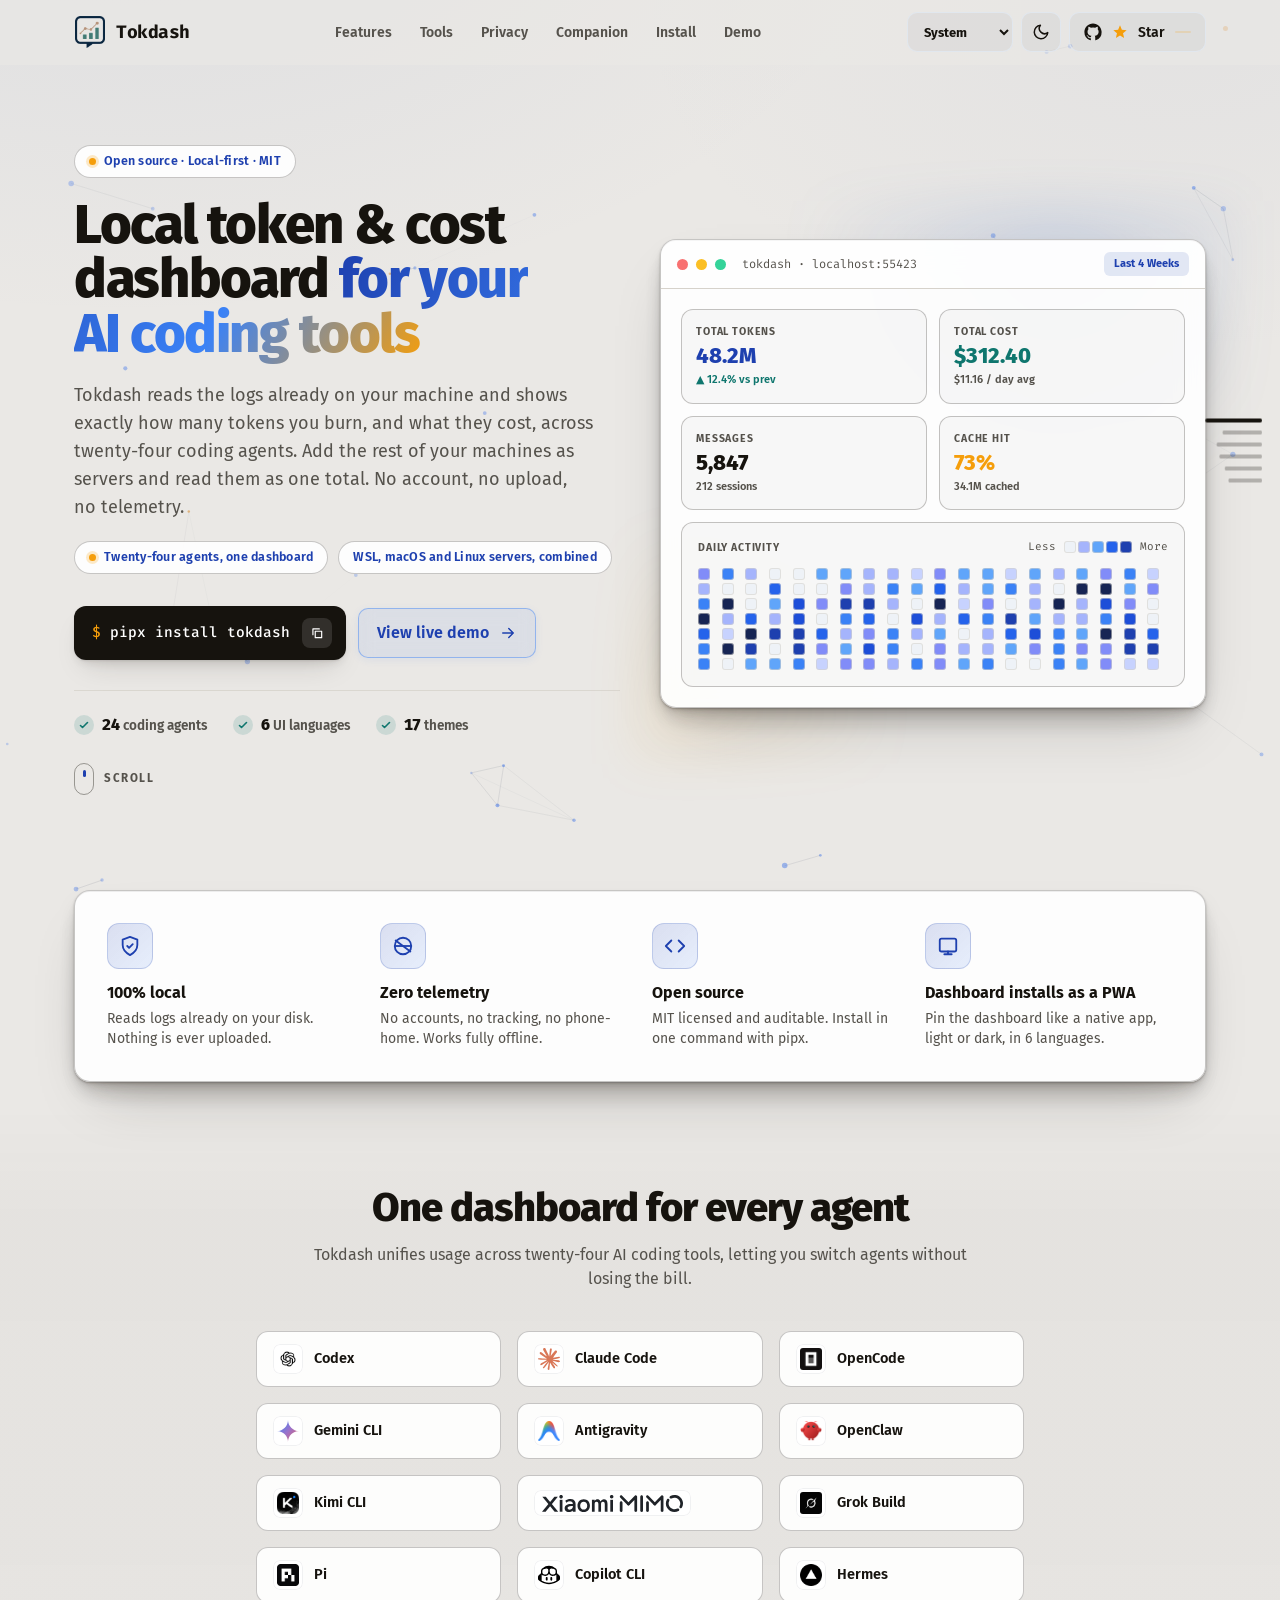
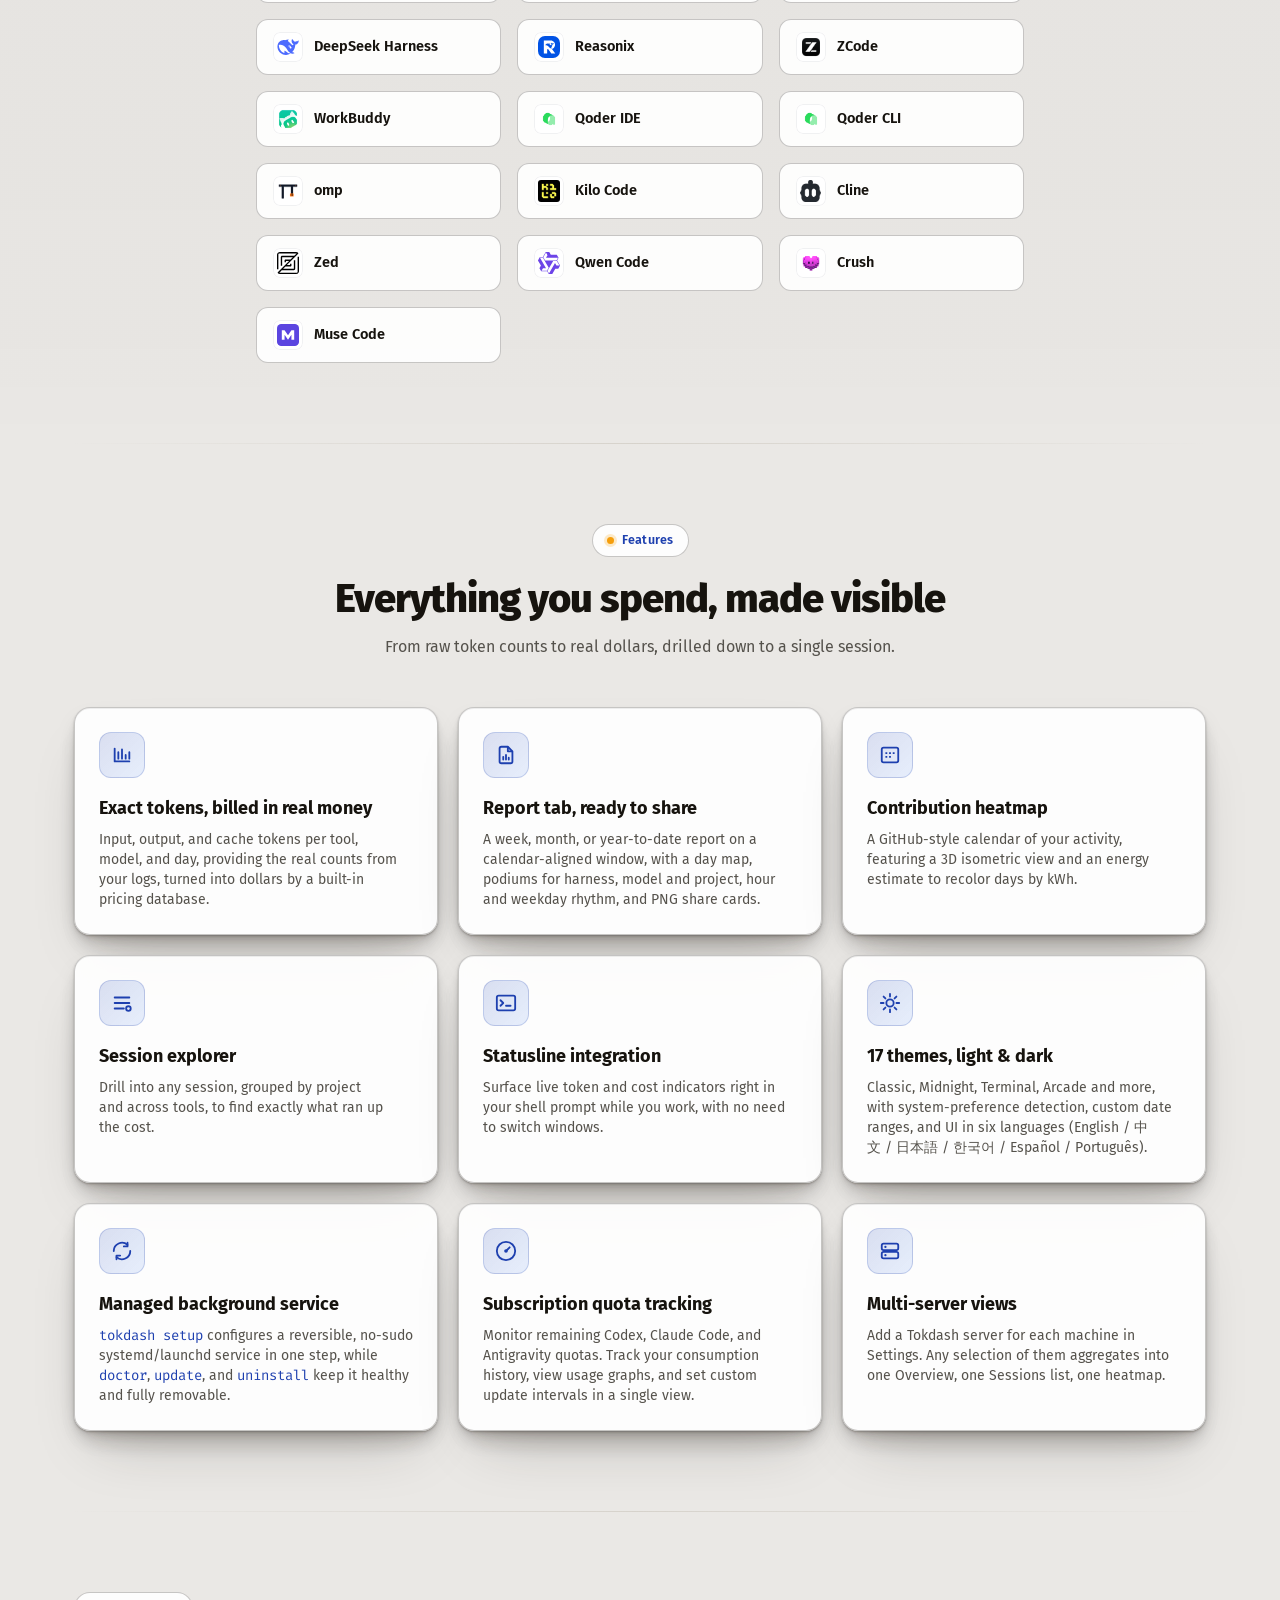
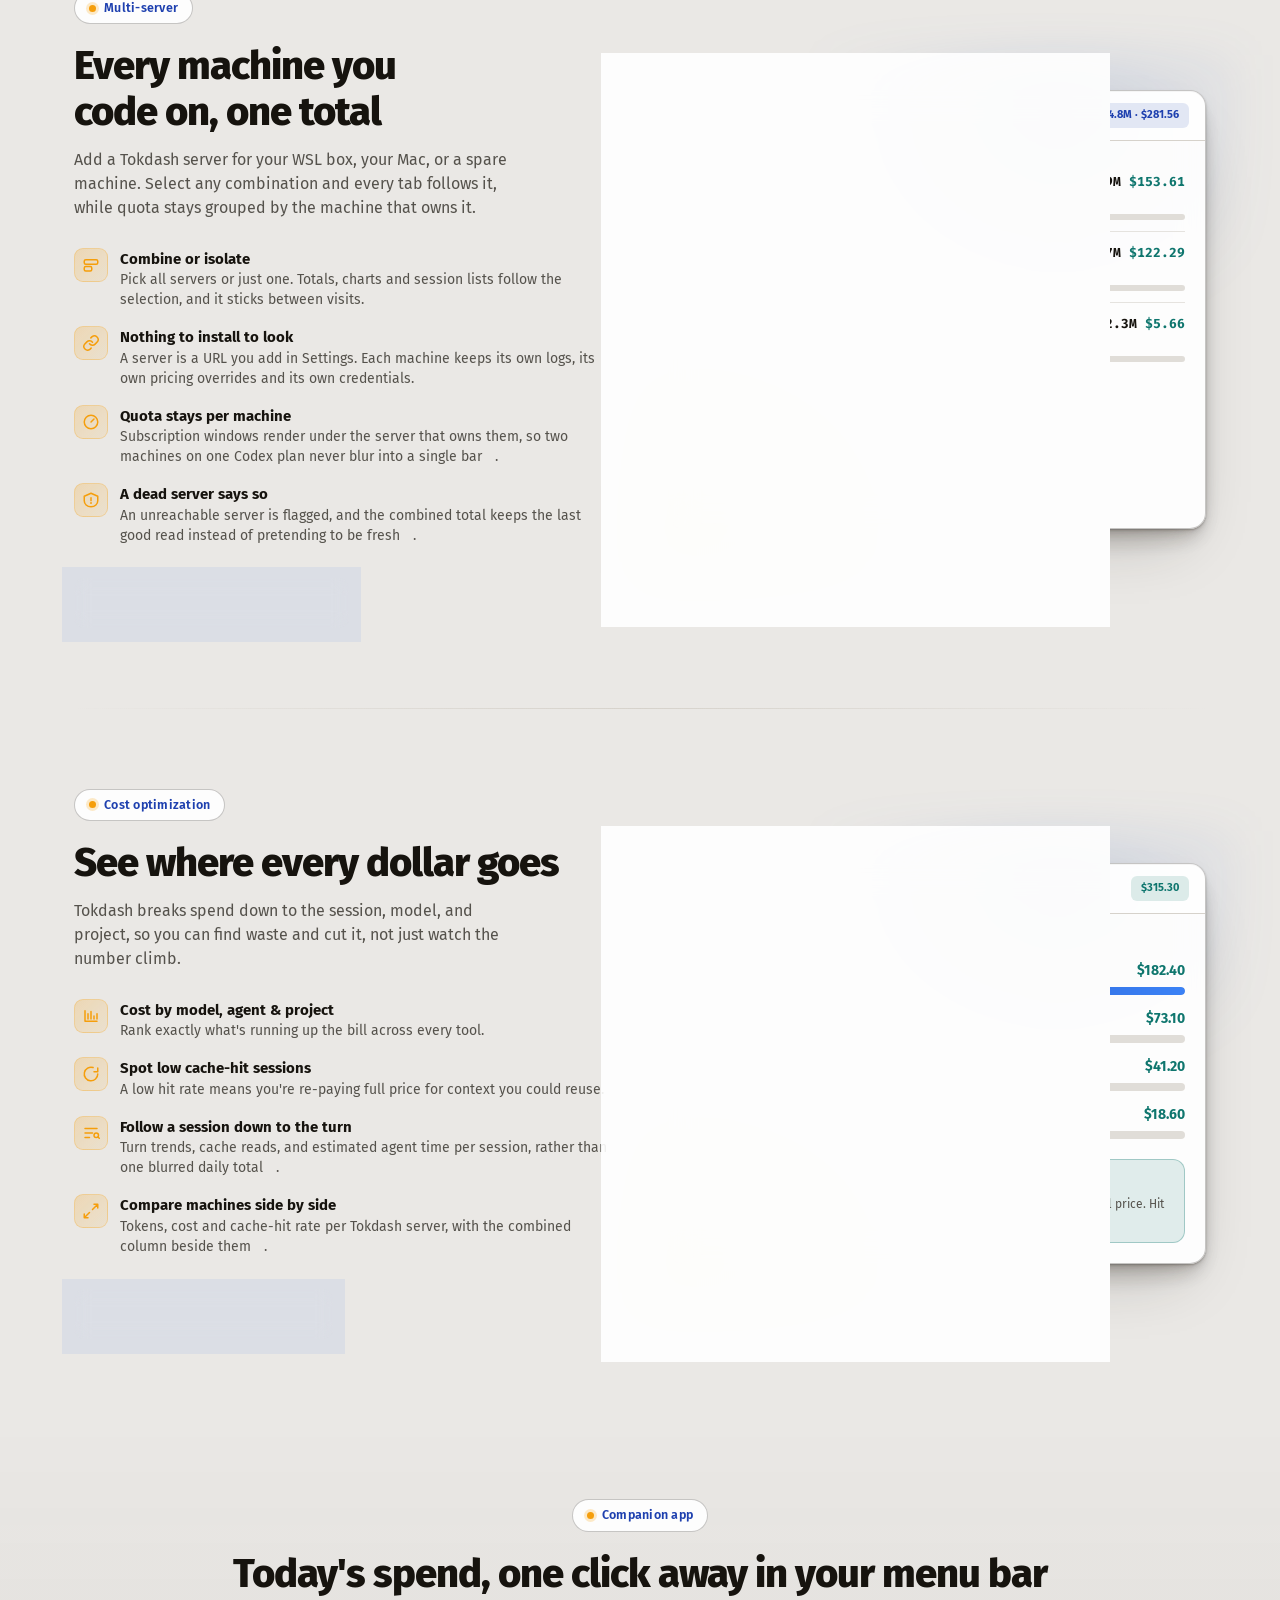
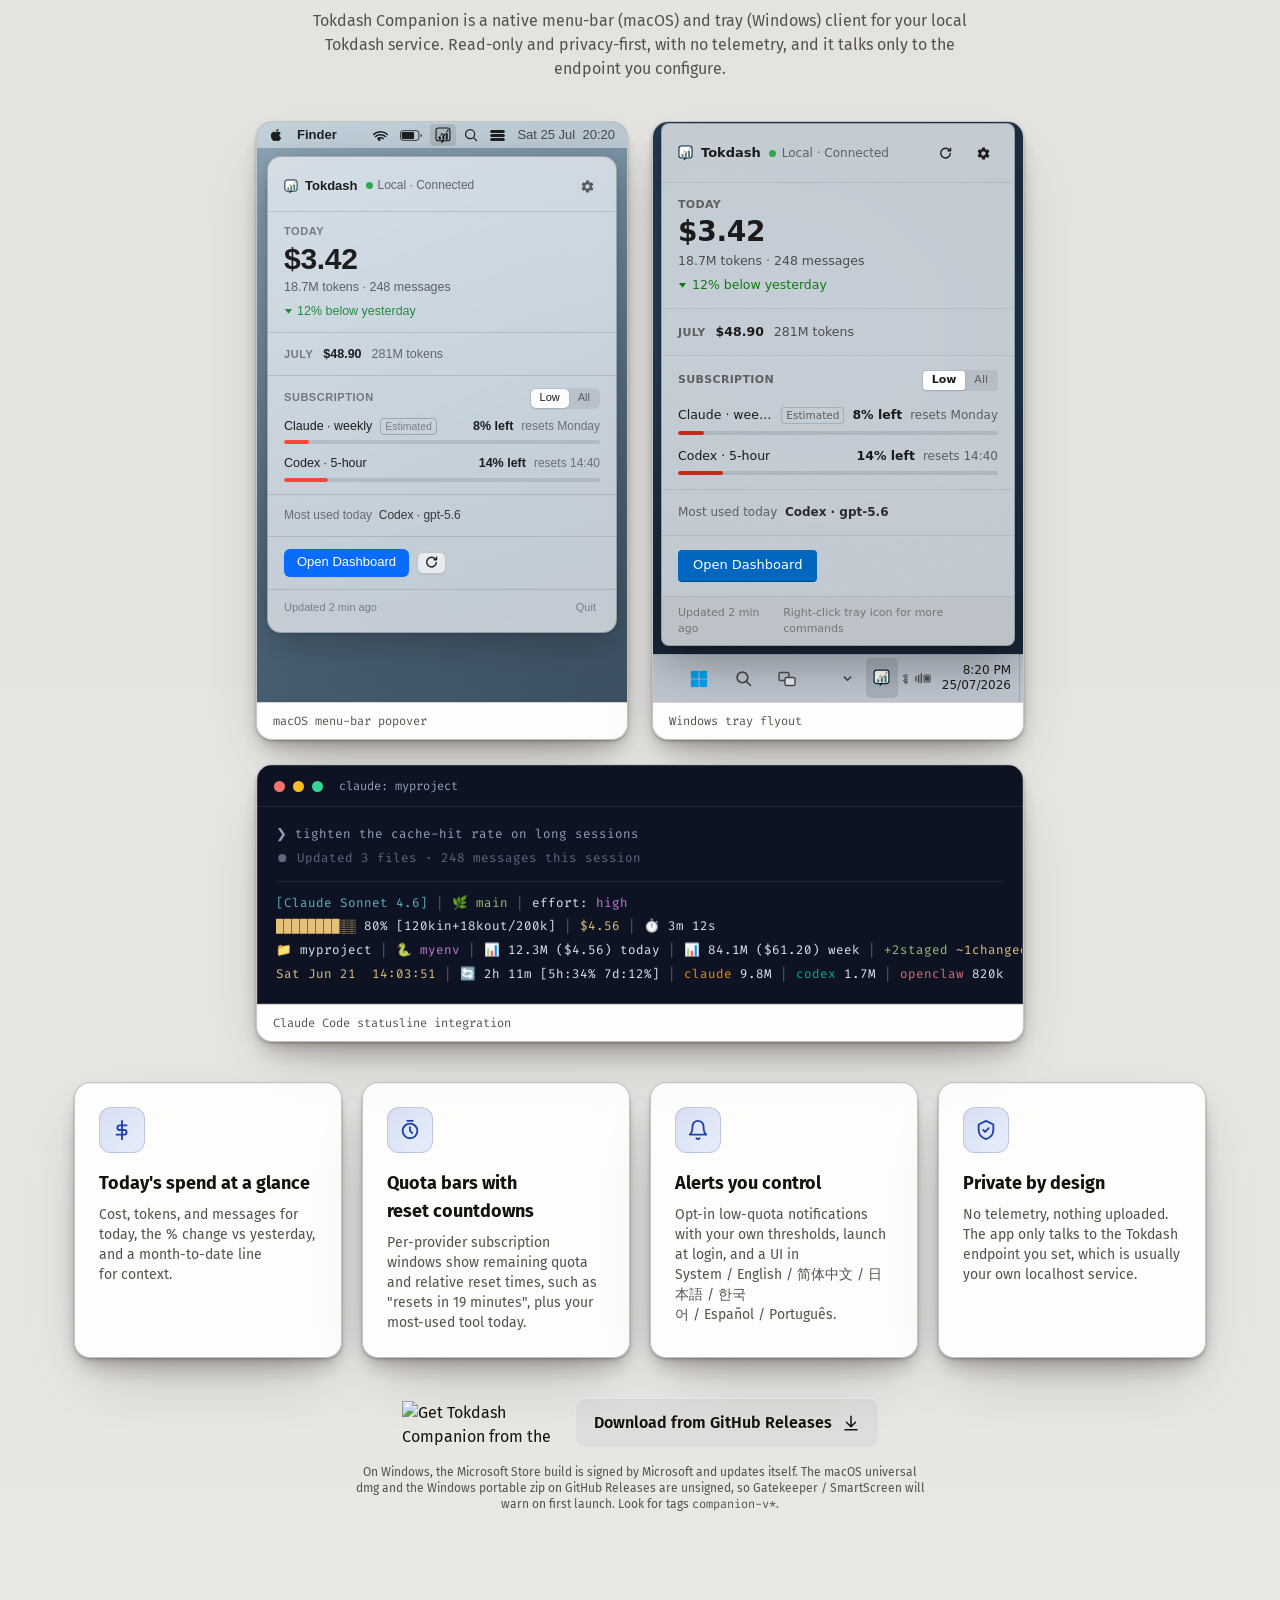
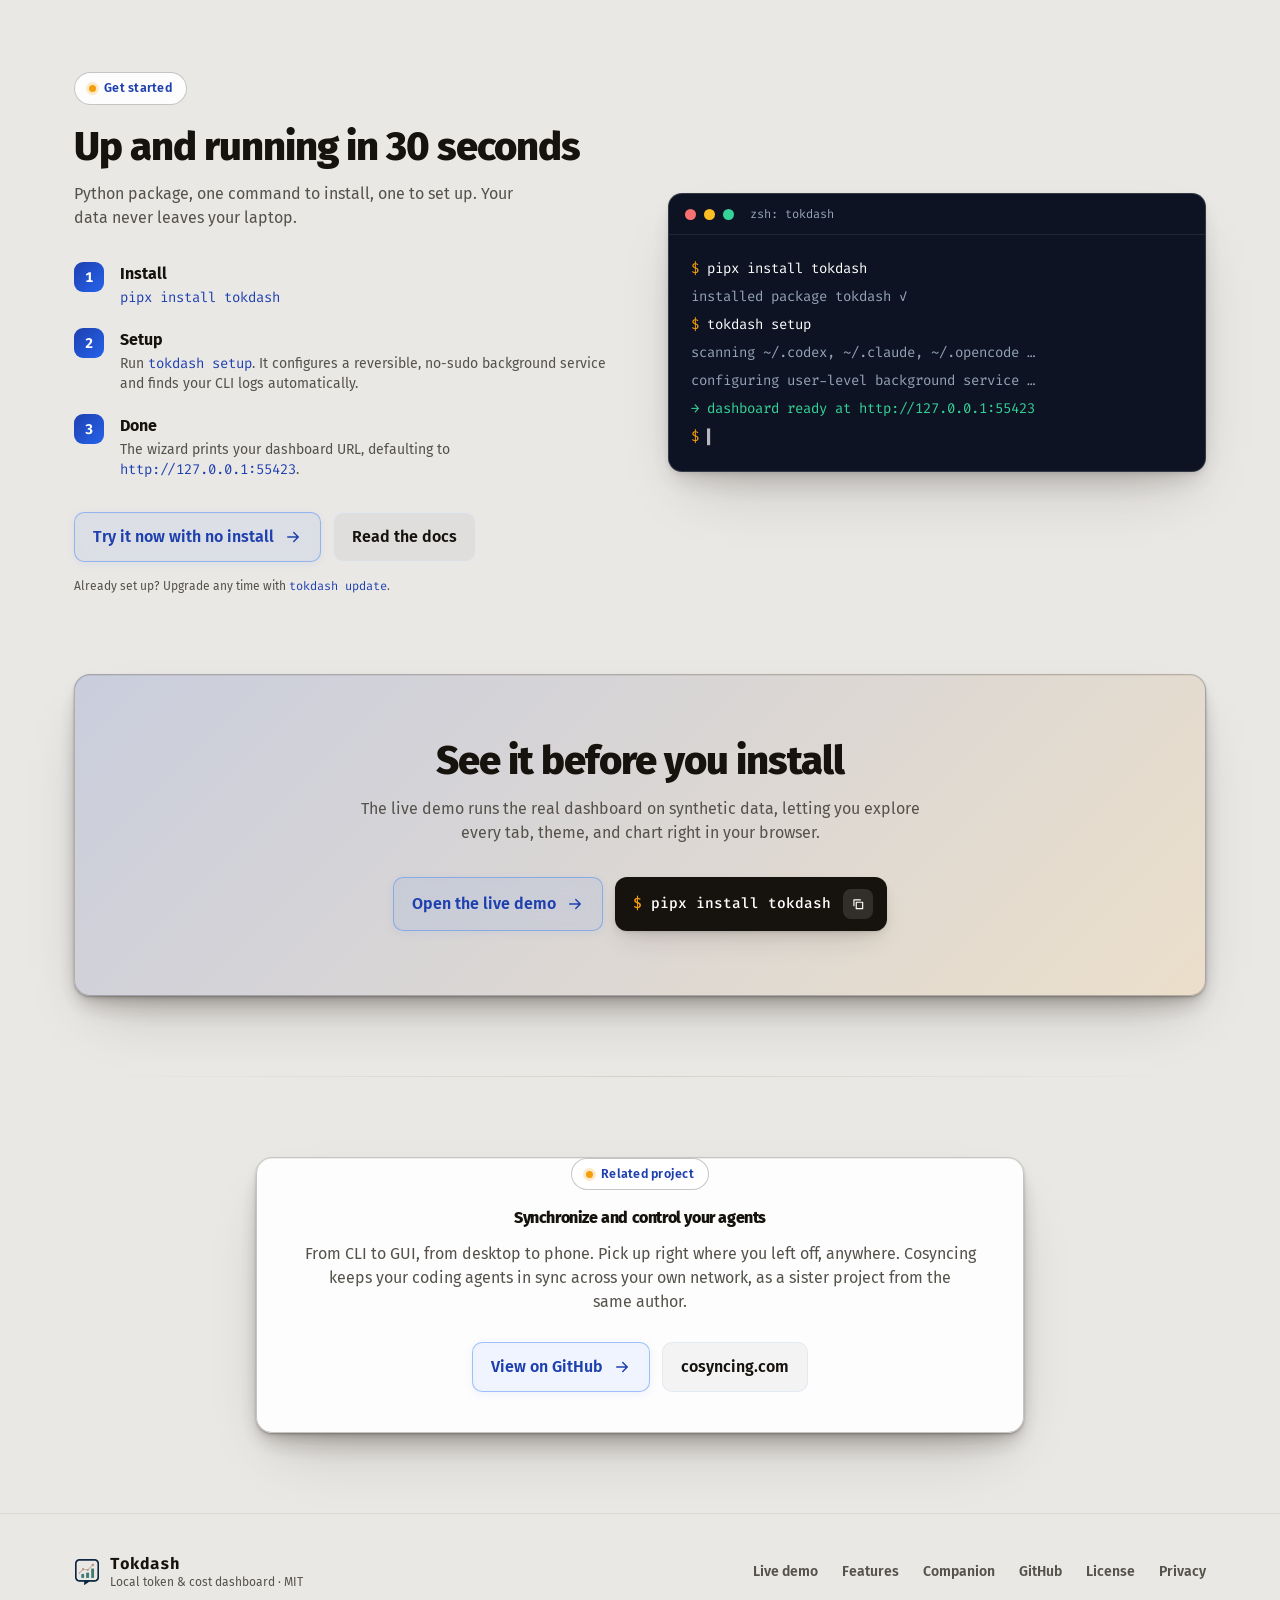
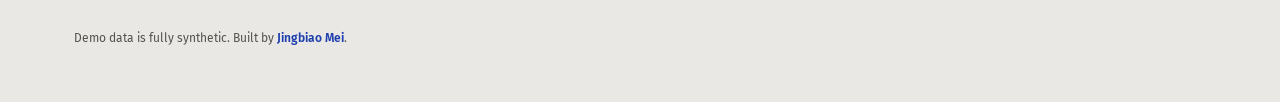
==== commit f97c97b4: "Give the cursor ring a spring so a hover has a stop at the end of it The ring grew towards its hover" ====
--- a/index.html
+++ b/index.html
@@ -3708,14 +3708,43 @@
       // than by a CSS transition: the transform is already being rewritten
       // every frame, and a transition on it would fight that rather than blend
       // with it. 1.8 takes the 30px ring to the 54px it used to become.
-      var ringScale = 1;
+      //
+      // The scale is a real spring rather than a fixed share of the remaining
+      // gap each frame. A fixed share is really tied to the frame rate and
+      // knows nothing about speed, so the ring can only creep towards its new
+      // size. A spring carries its momentum, goes about two percent past and
+      // comes back, and that is the part which reads as weight rather than as
+      // a fade. These numbers give the same settling time the old share did,
+      // so a hover still feels immediate. The ring is stepped in small
+      // increments of real time rather than one big jump per frame, so a
+      // frame that arrives late cannot fling the ring across the screen.
+      var RING_STIFF = 380;   // how hard it is pulled towards the new size
+      var RING_DAMP = 30;     // how fast that pull is handed back
+      var RING_EPS = 0.002;   // close enough to call it arrived
+      var ringScale = 1, ringVel = 0, ringLast = 0;
 
       function loop() {
+        var now = performance.now();
+        var dt = ringLast ? Math.min(0.05, (now - ringLast) / 1000) : 0.004;
+        ringLast = now;
         rx += (dx - rx) * RING_EASE;
         ry += (dy - ry) * RING_EASE;
         dot.style.transform = 'translate3d(' + dx + 'px,' + dy + 'px,0)';
         var want = document.documentElement.classList.contains('cursor-hot') ? 1.8 : 1;
-        ringScale += (want - ringScale) * 0.18;
+        var left = dt;
+        while (left > 0) {
+          var h = left < 1 / 240 ? left : 1 / 240;
+          ringVel += ((want - ringScale) * RING_STIFF - ringVel * RING_DAMP) * h;
+          ringScale += ringVel * h;
+          left -= h;
+        }
+        // Rest on the exact size once it is close, so the ring does not sit a
+        // hair under 1.8 for the rest of the session and does not carry a
+        // leftover speed into the next hover.
+        if (Math.abs(want - ringScale) < RING_EPS && Math.abs(ringVel) < RING_EPS) {
+          ringScale = want;
+          ringVel = 0;
+        }
         ring.style.transform = 'translate3d(' + rx.toFixed(2) + 'px,' + ry.toFixed(2) + 'px,0) scale(' + ringScale.toFixed(3) + ')';
 
         var y = window.pageYOffset || document.documentElement.scrollTop || 0;
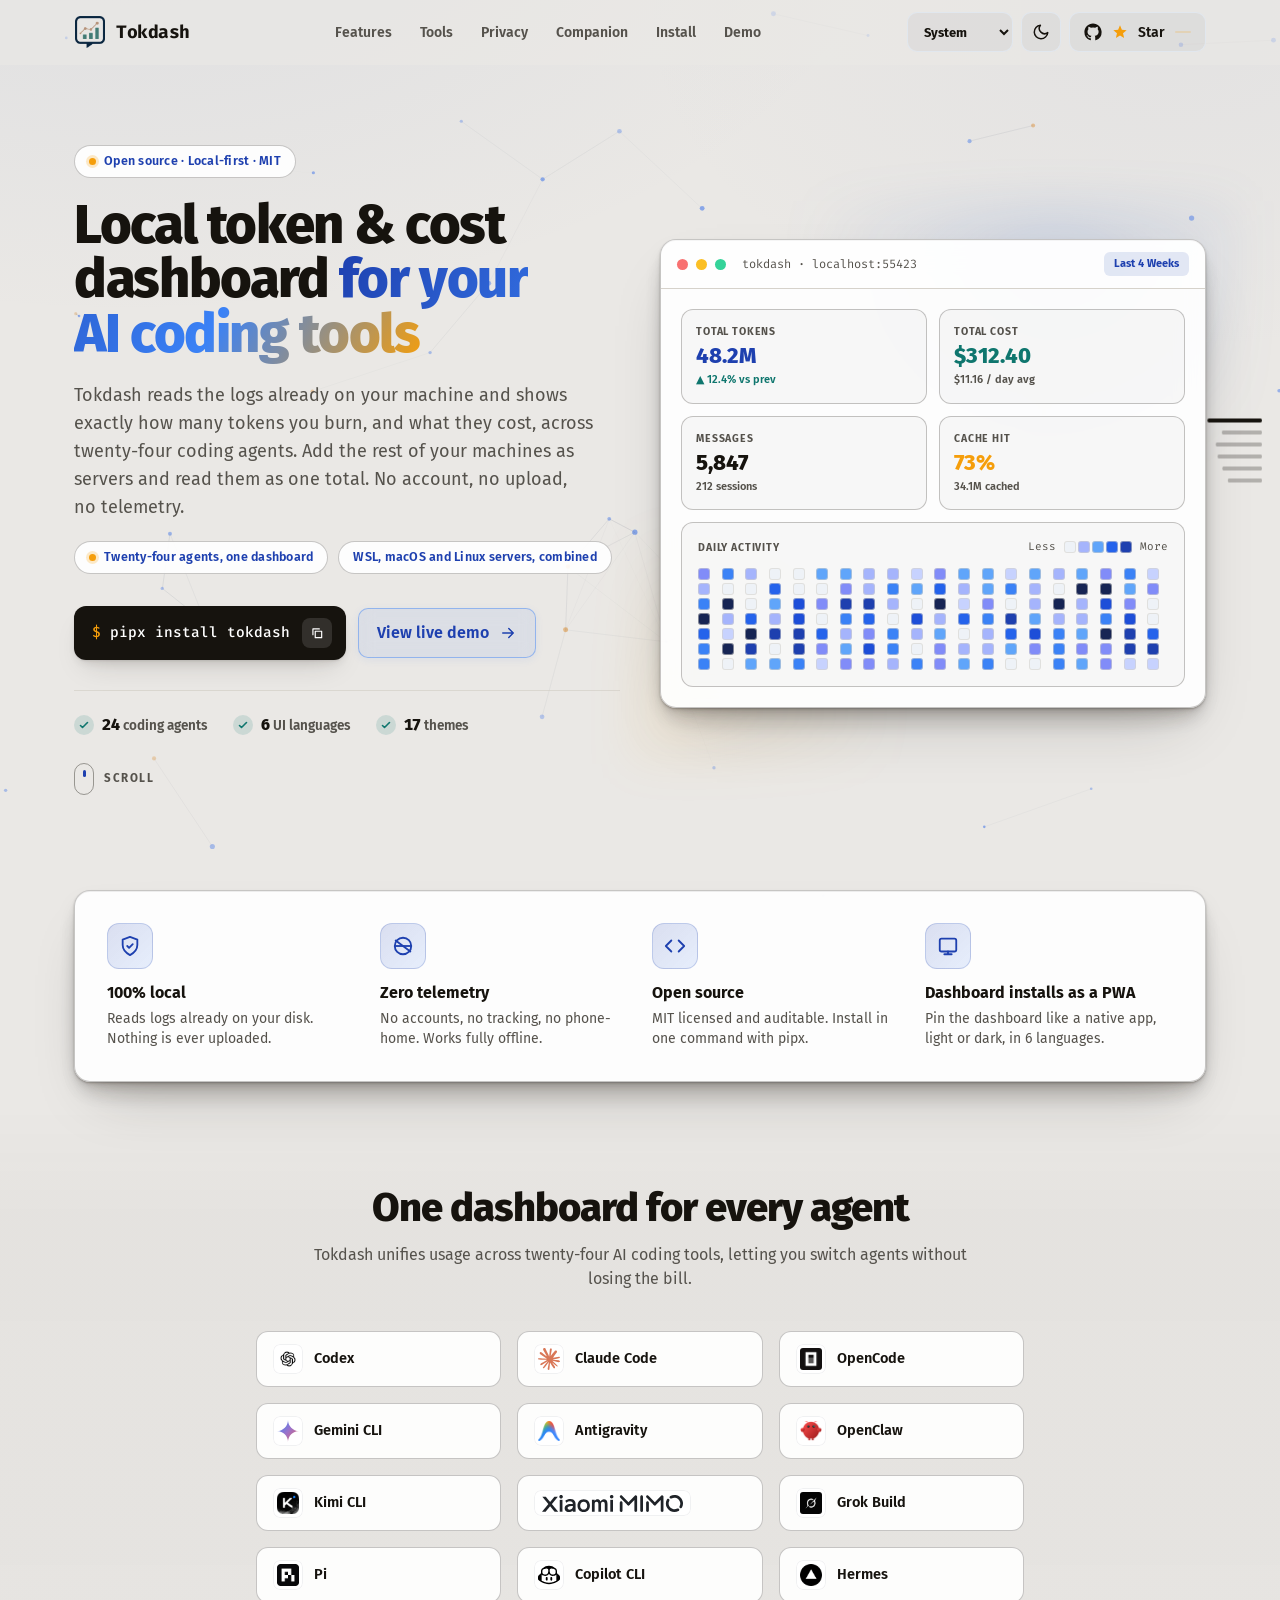
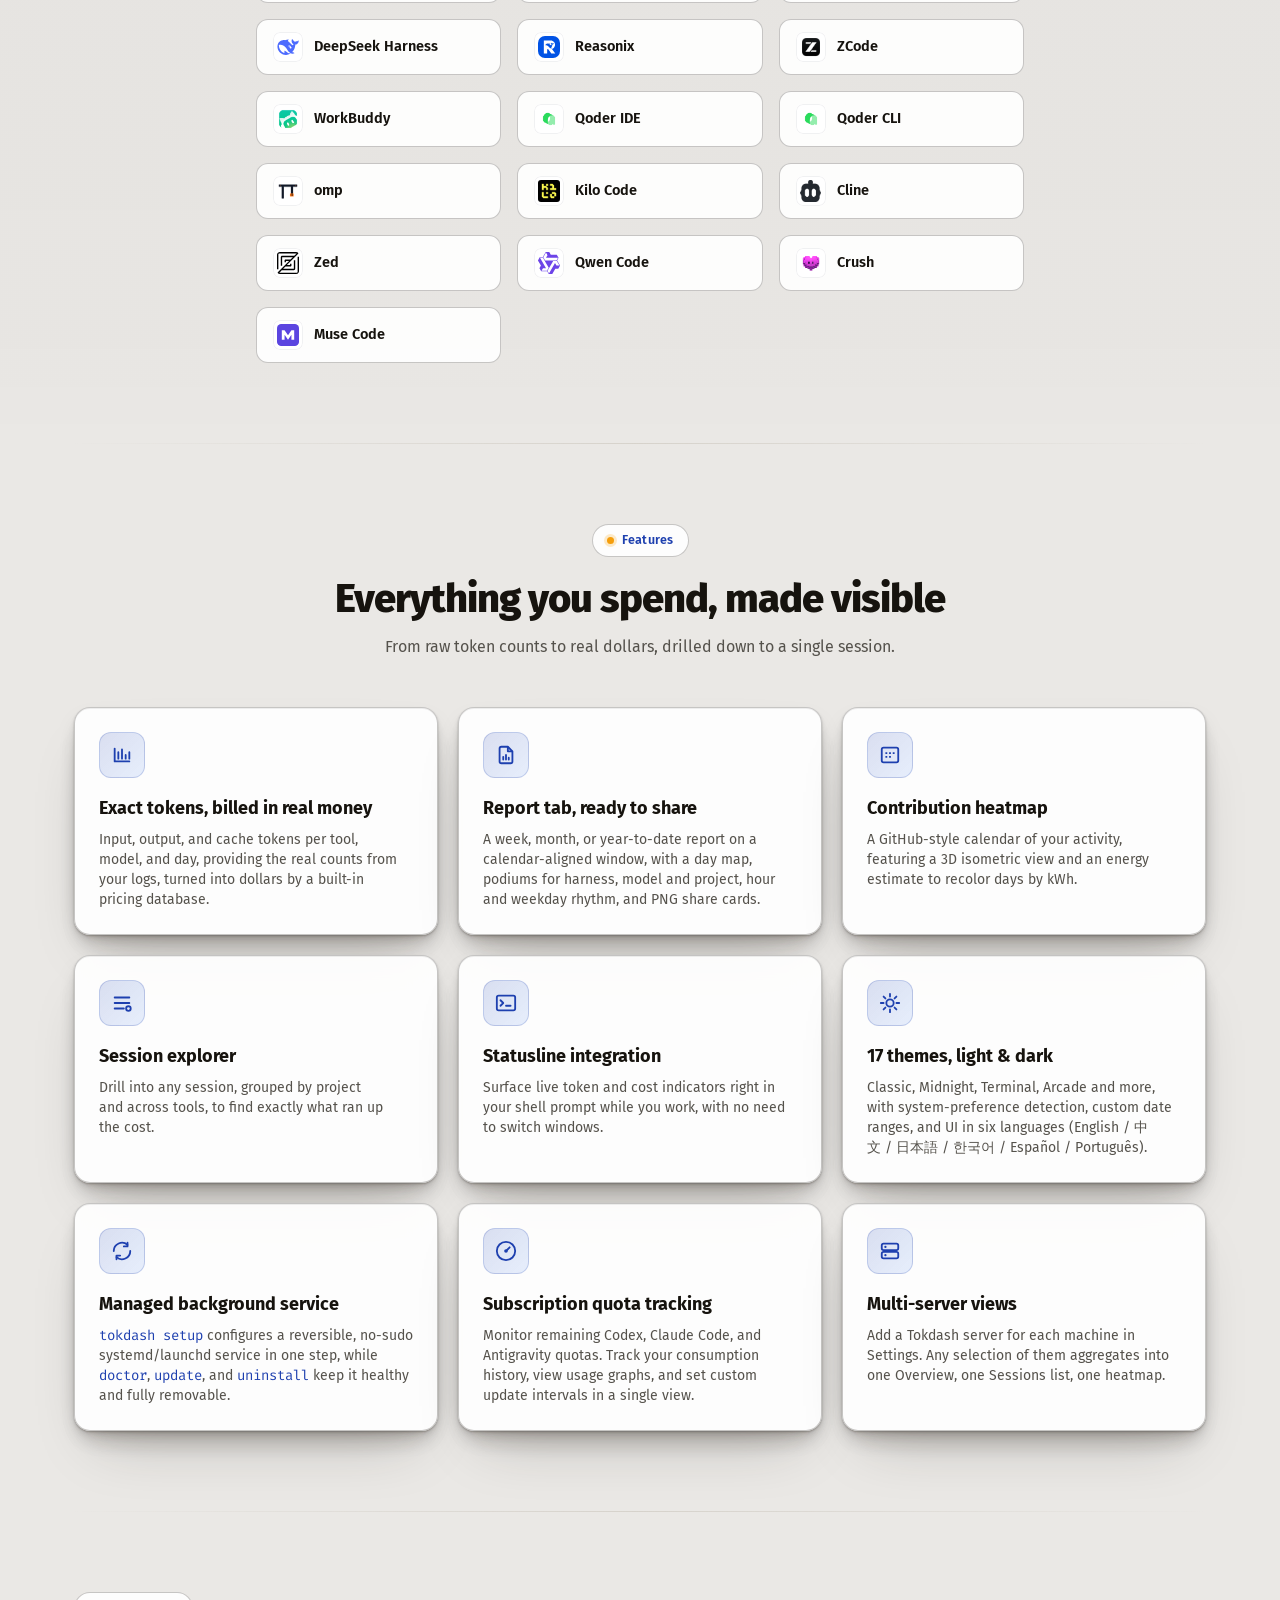
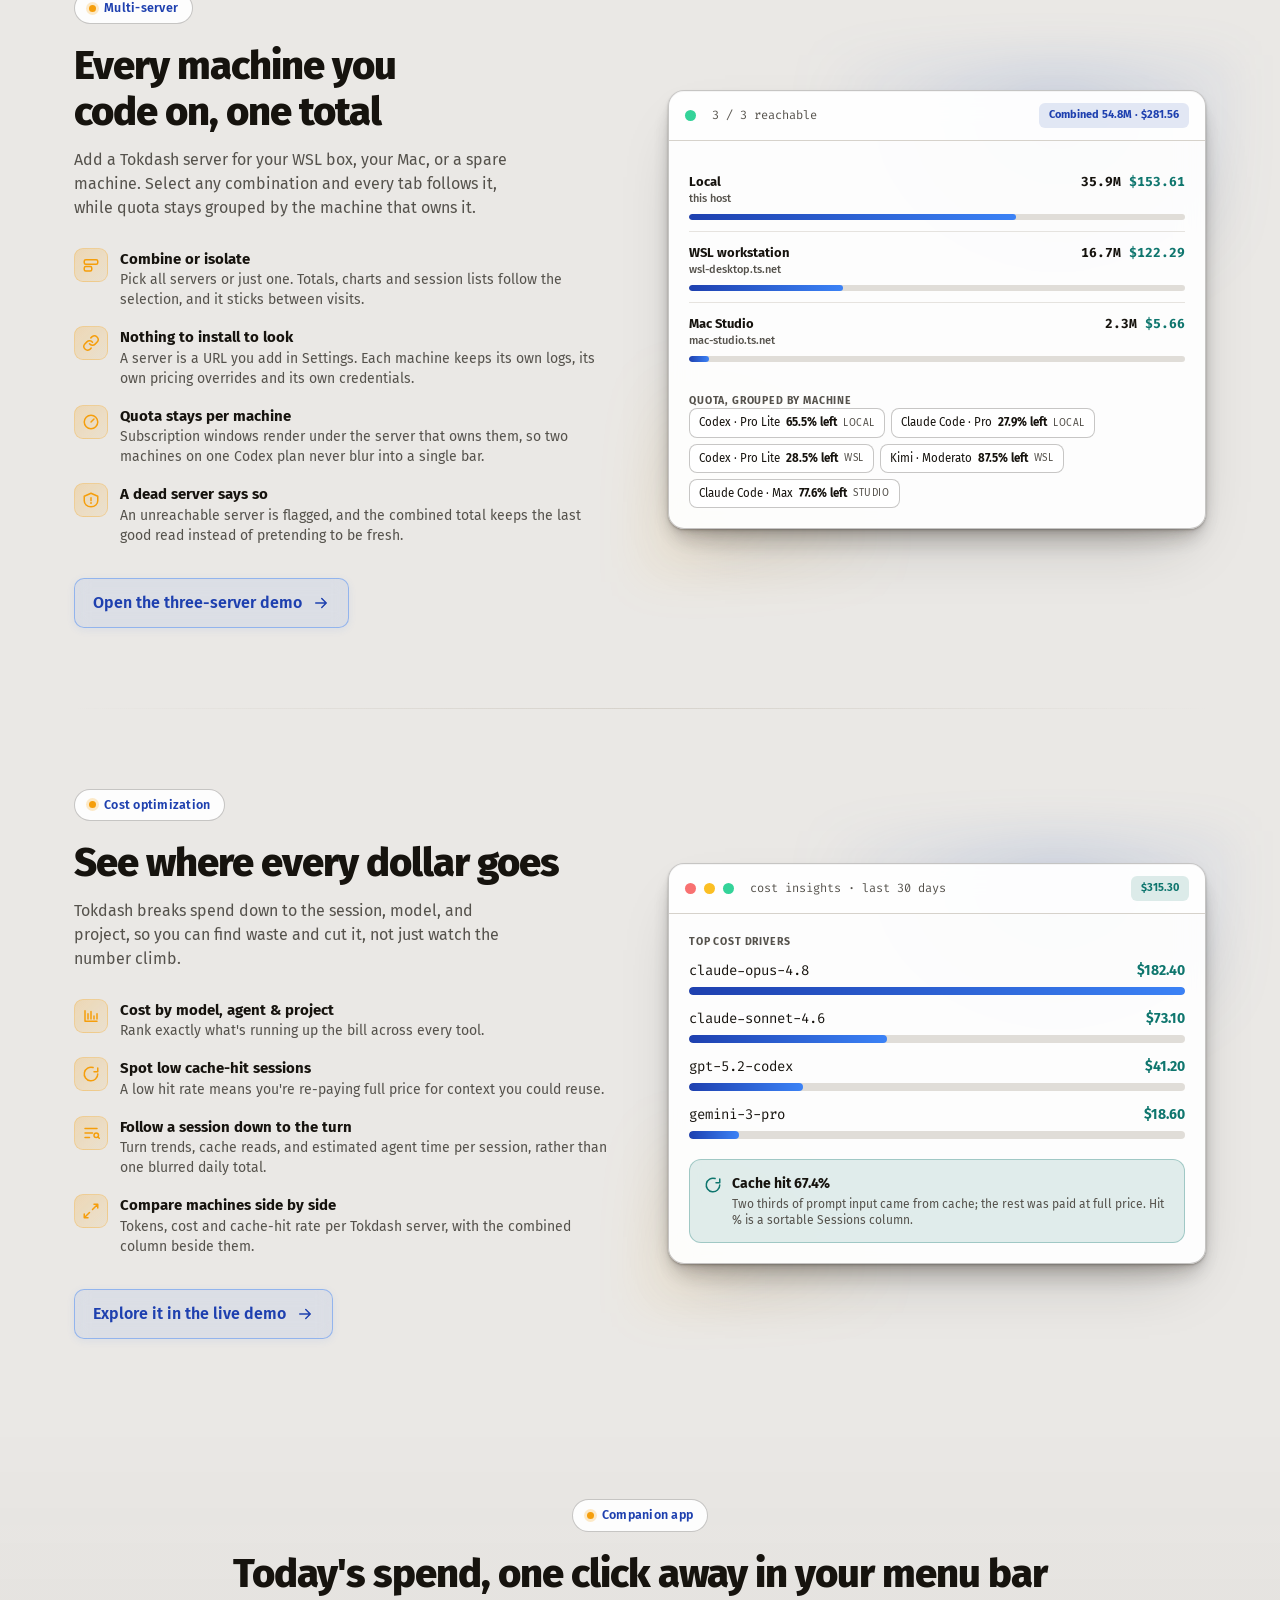
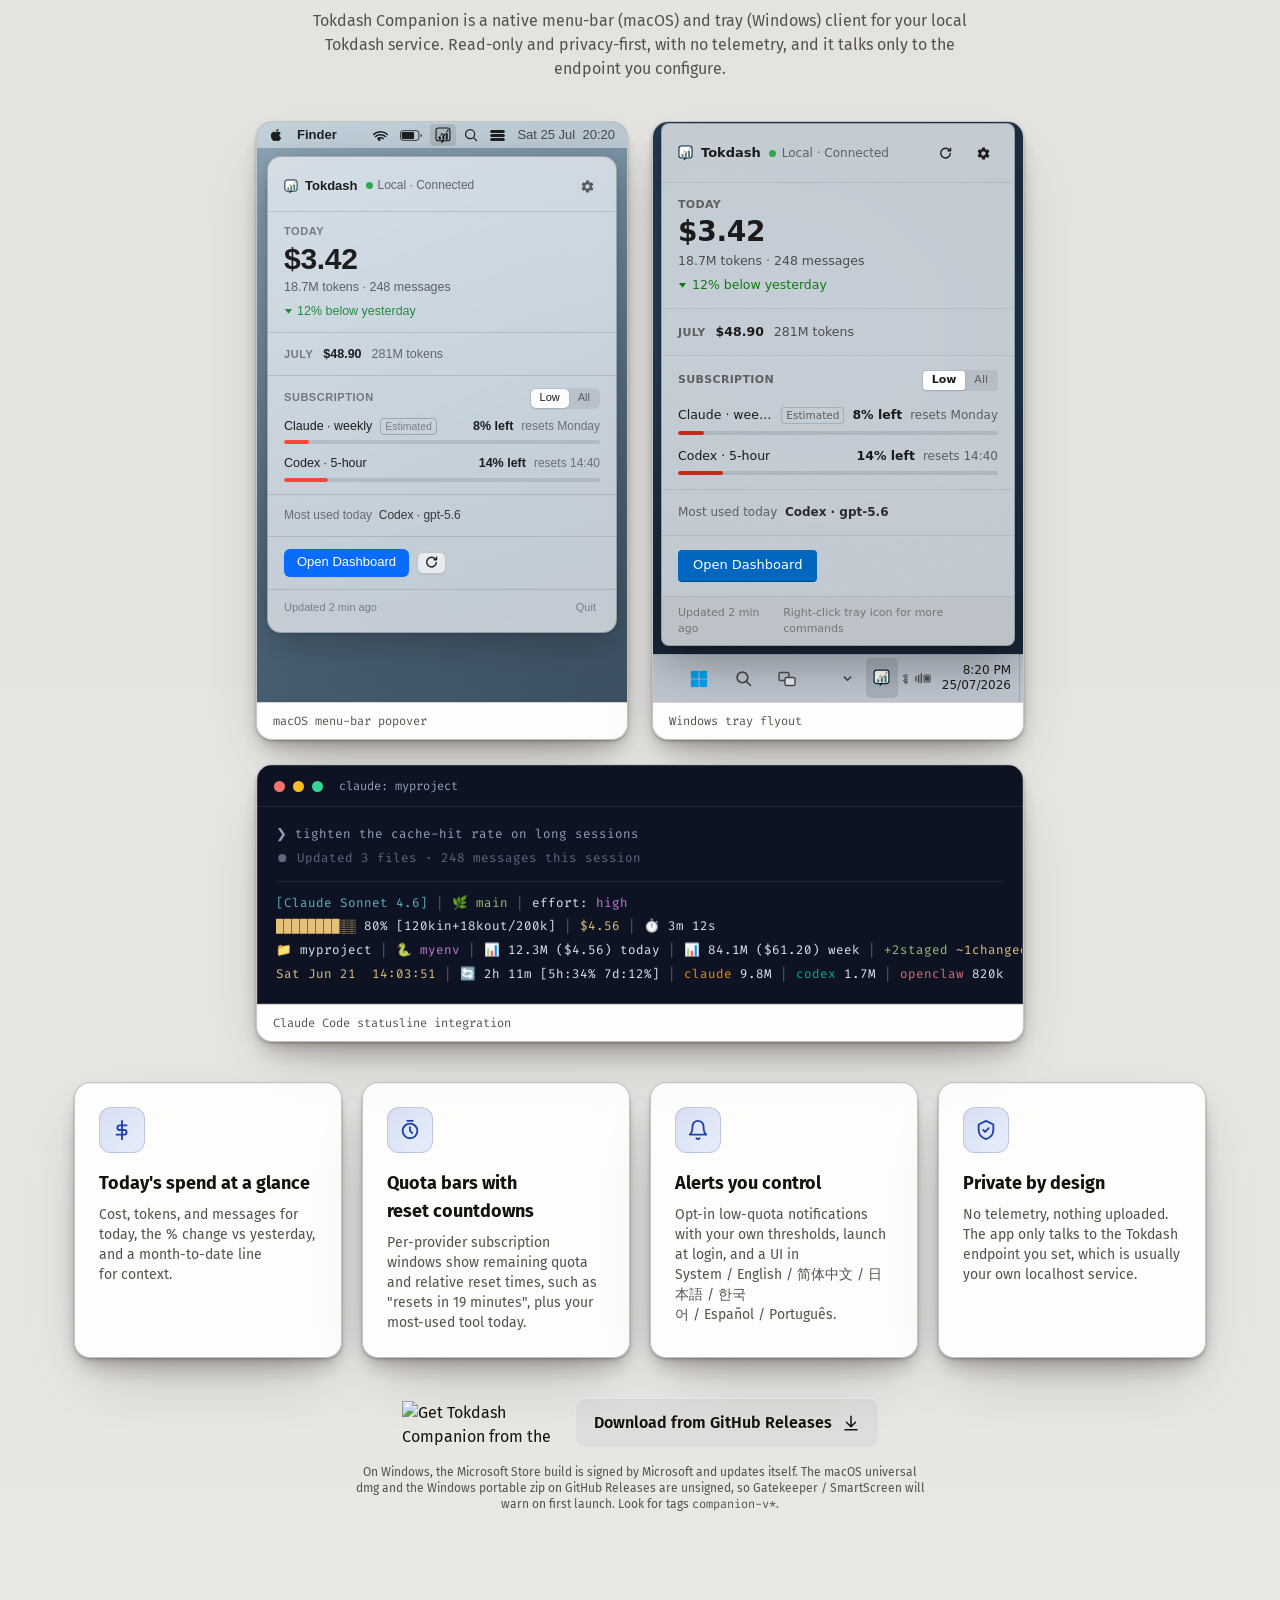
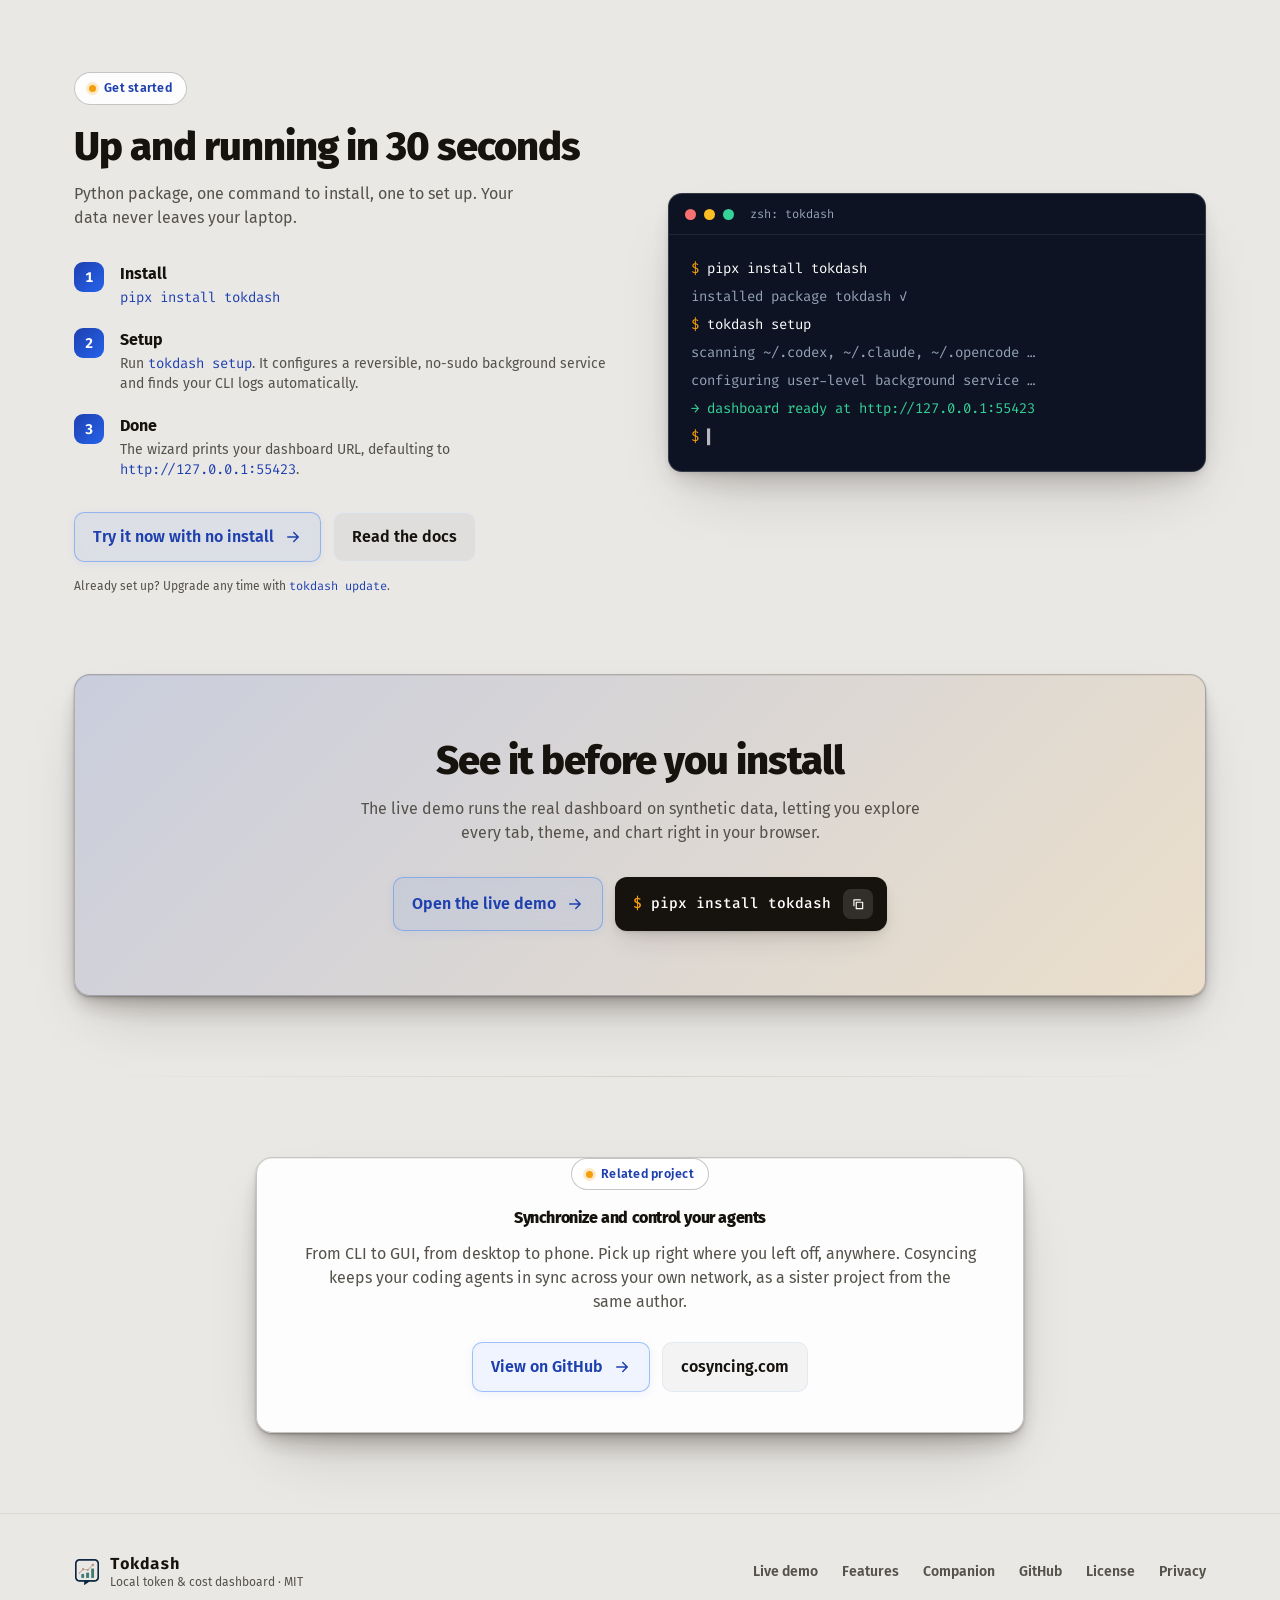
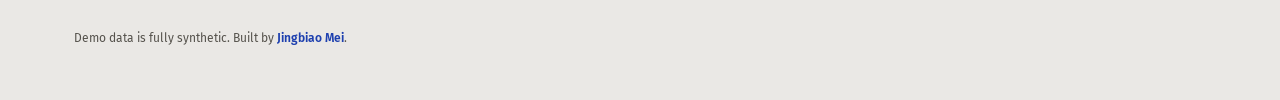
==== commit a1a7facb: "Actually run the grid reveal and make the check catch it if it stops The grid reveal built its anima" ====
--- a/index.html
+++ b/index.html
@@ -3884,6 +3884,7 @@
             });
           }
         });
+        anime(params);
       }
 
       // Detect grid/group containers that have 2 or more direct reveal children
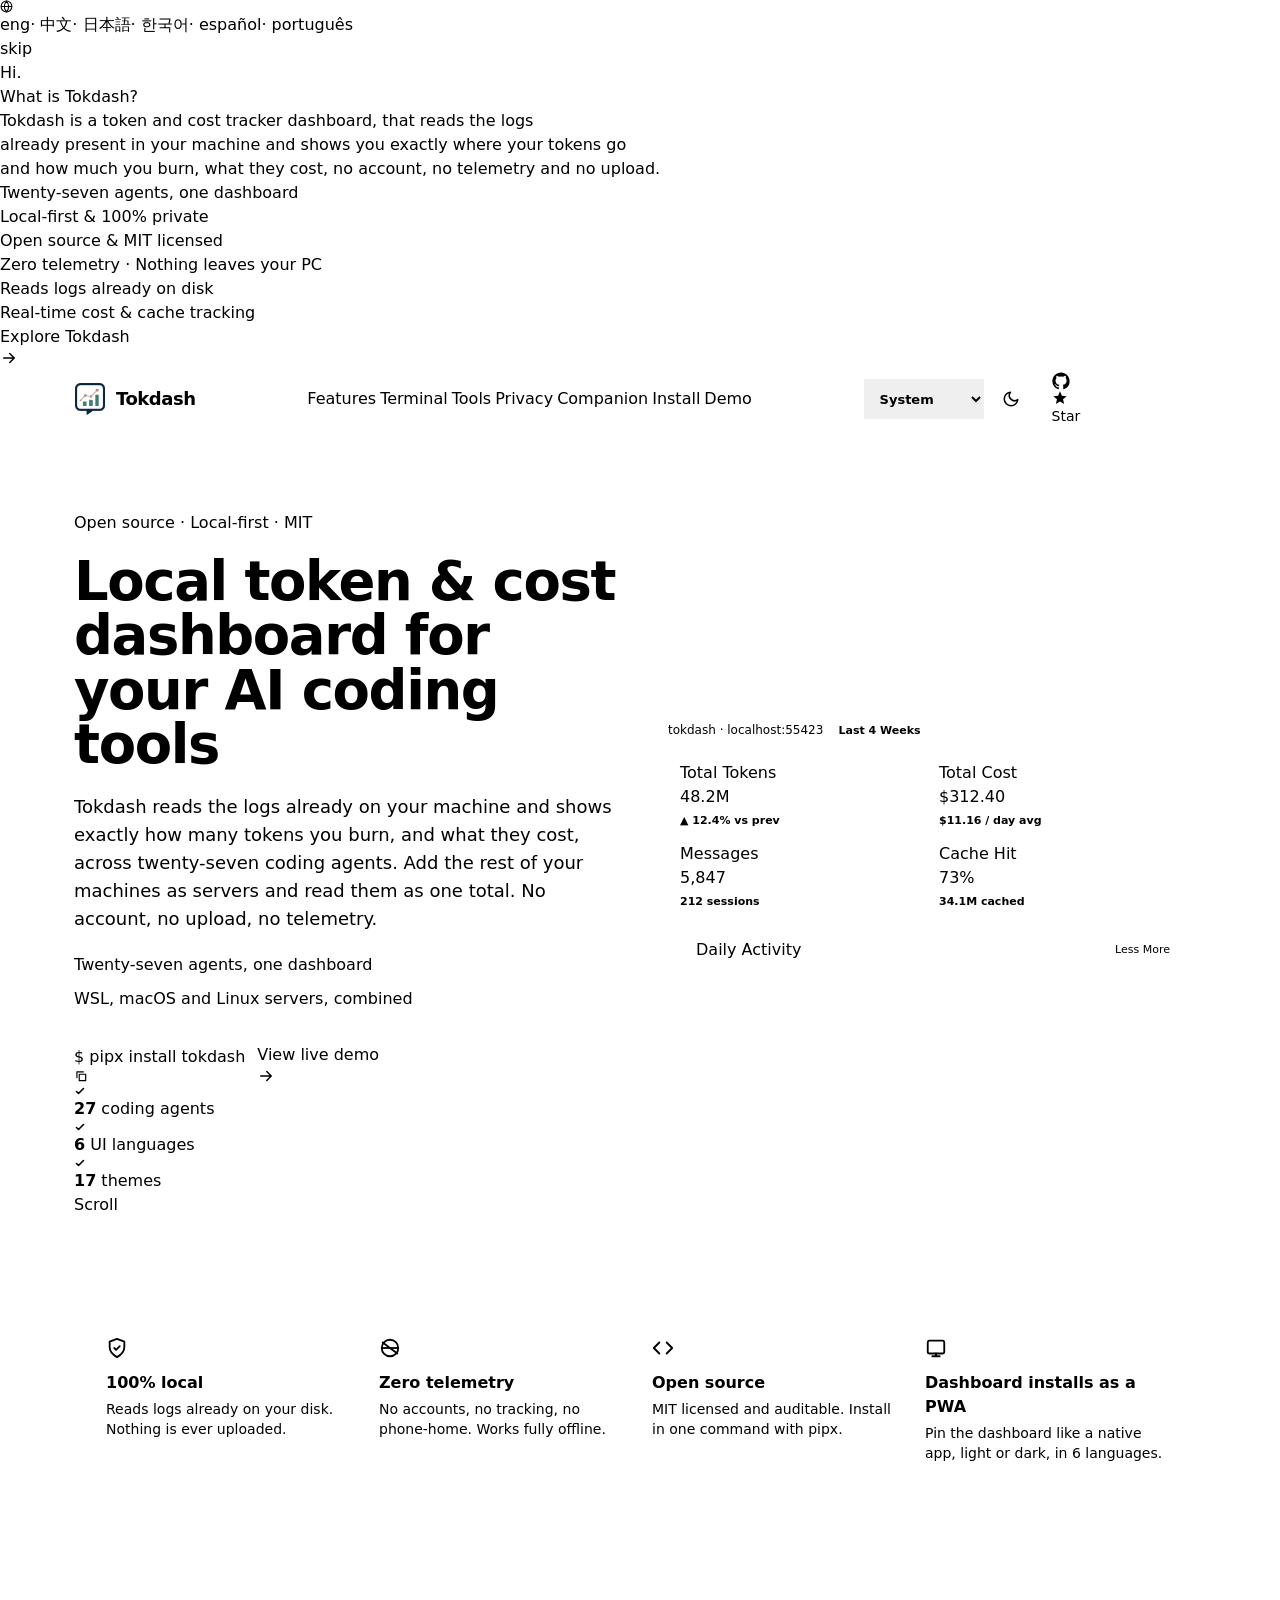
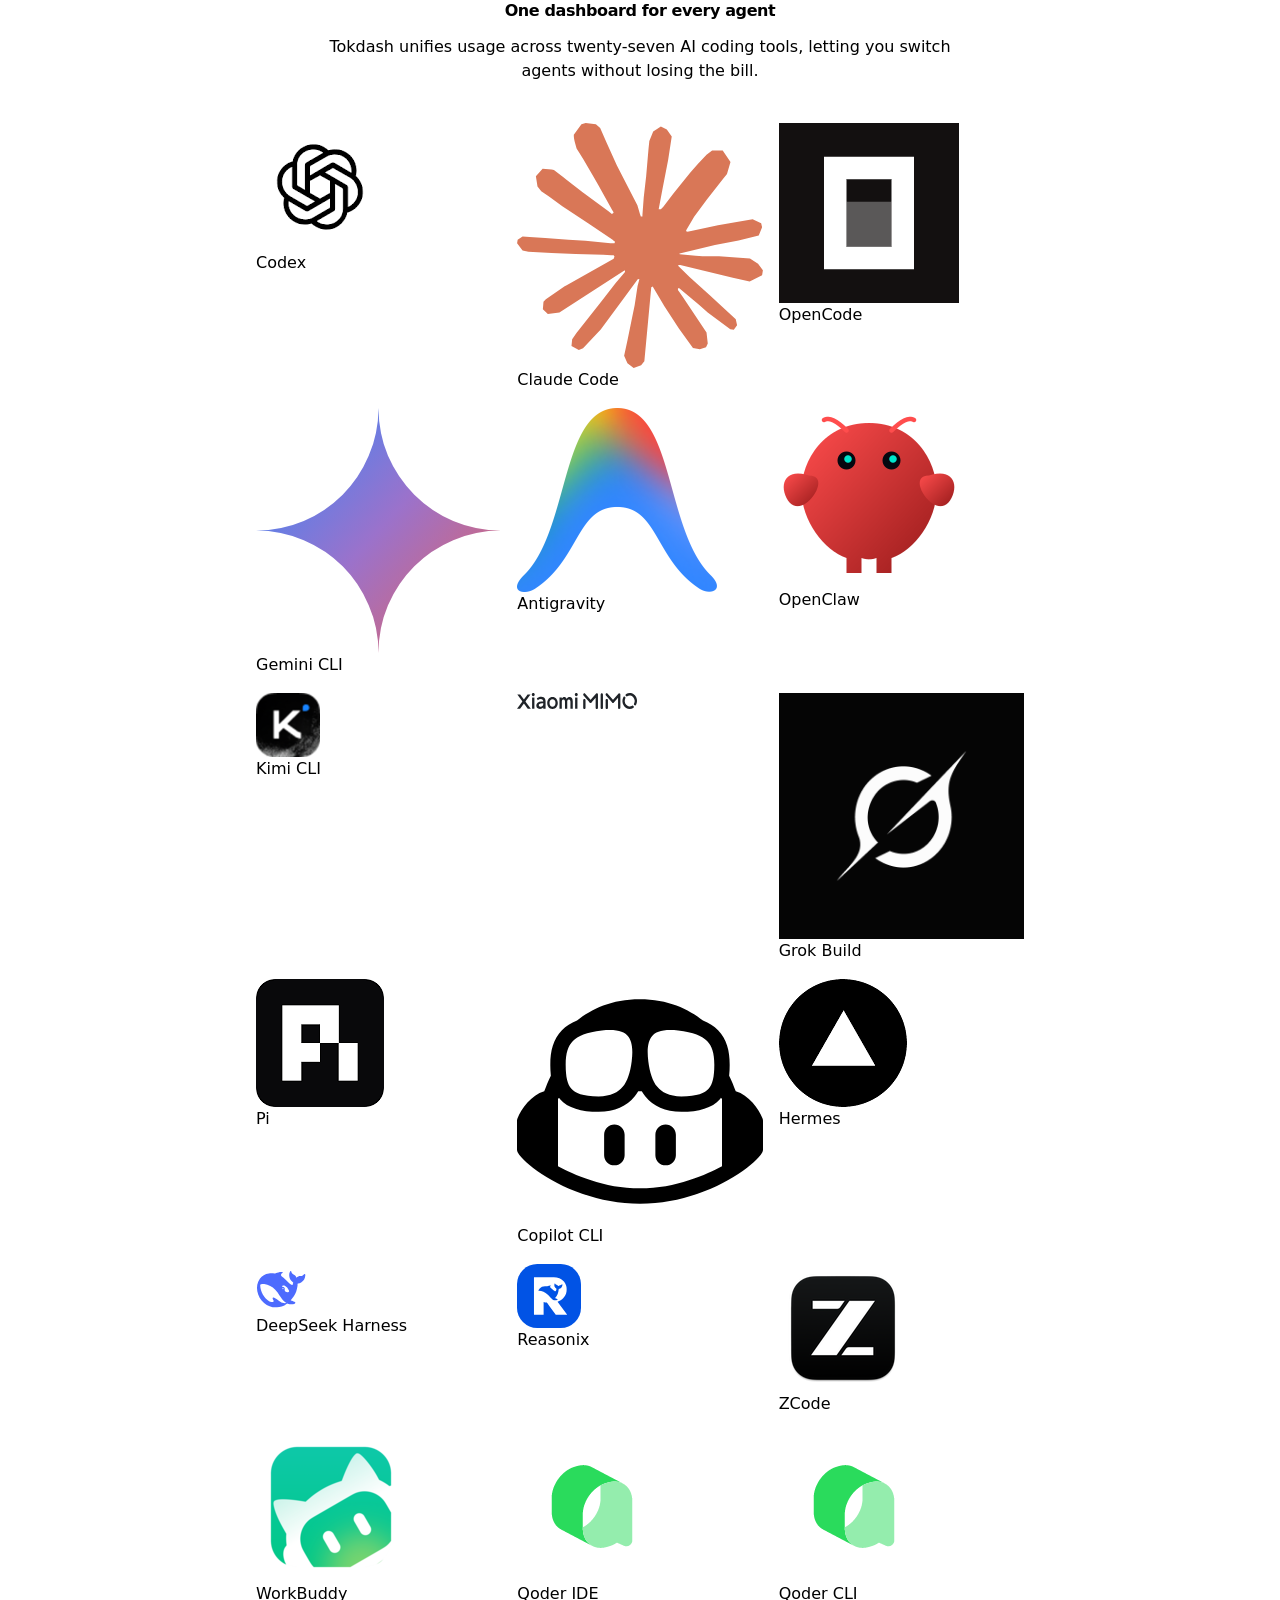
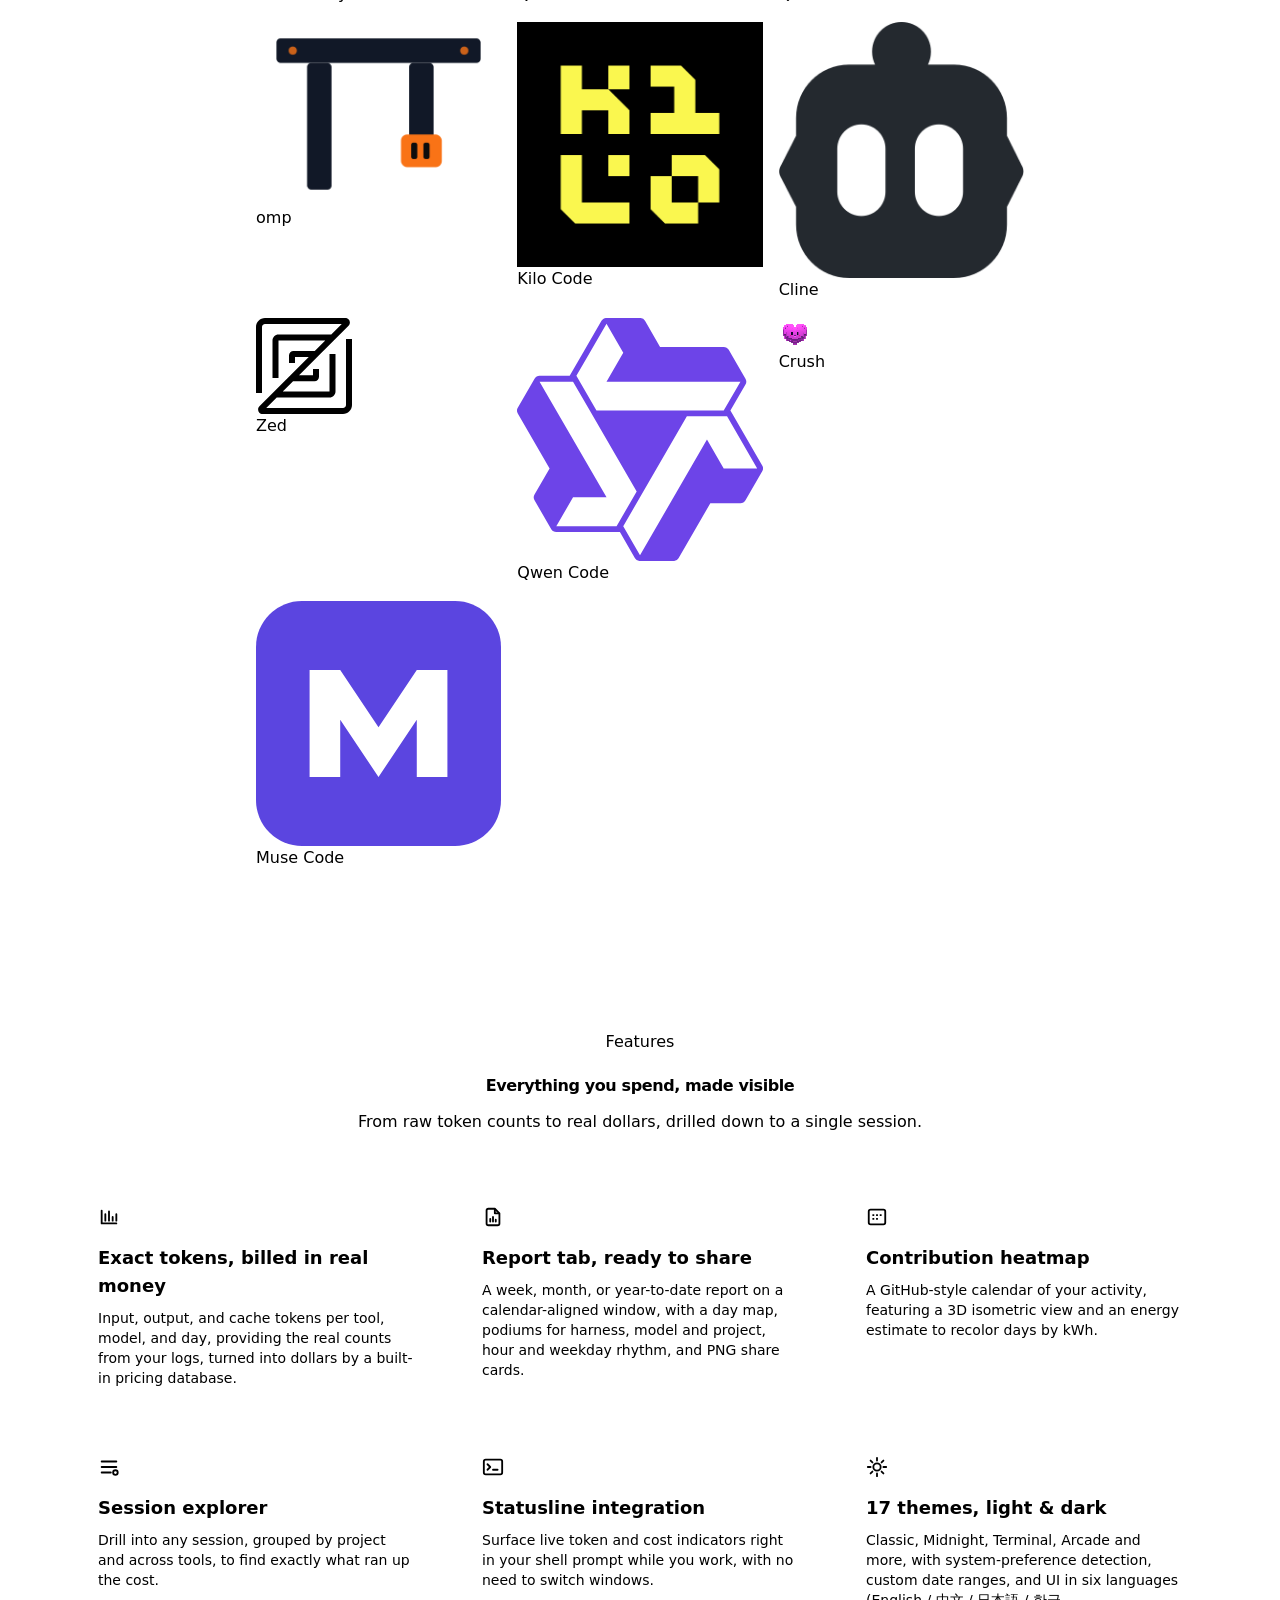
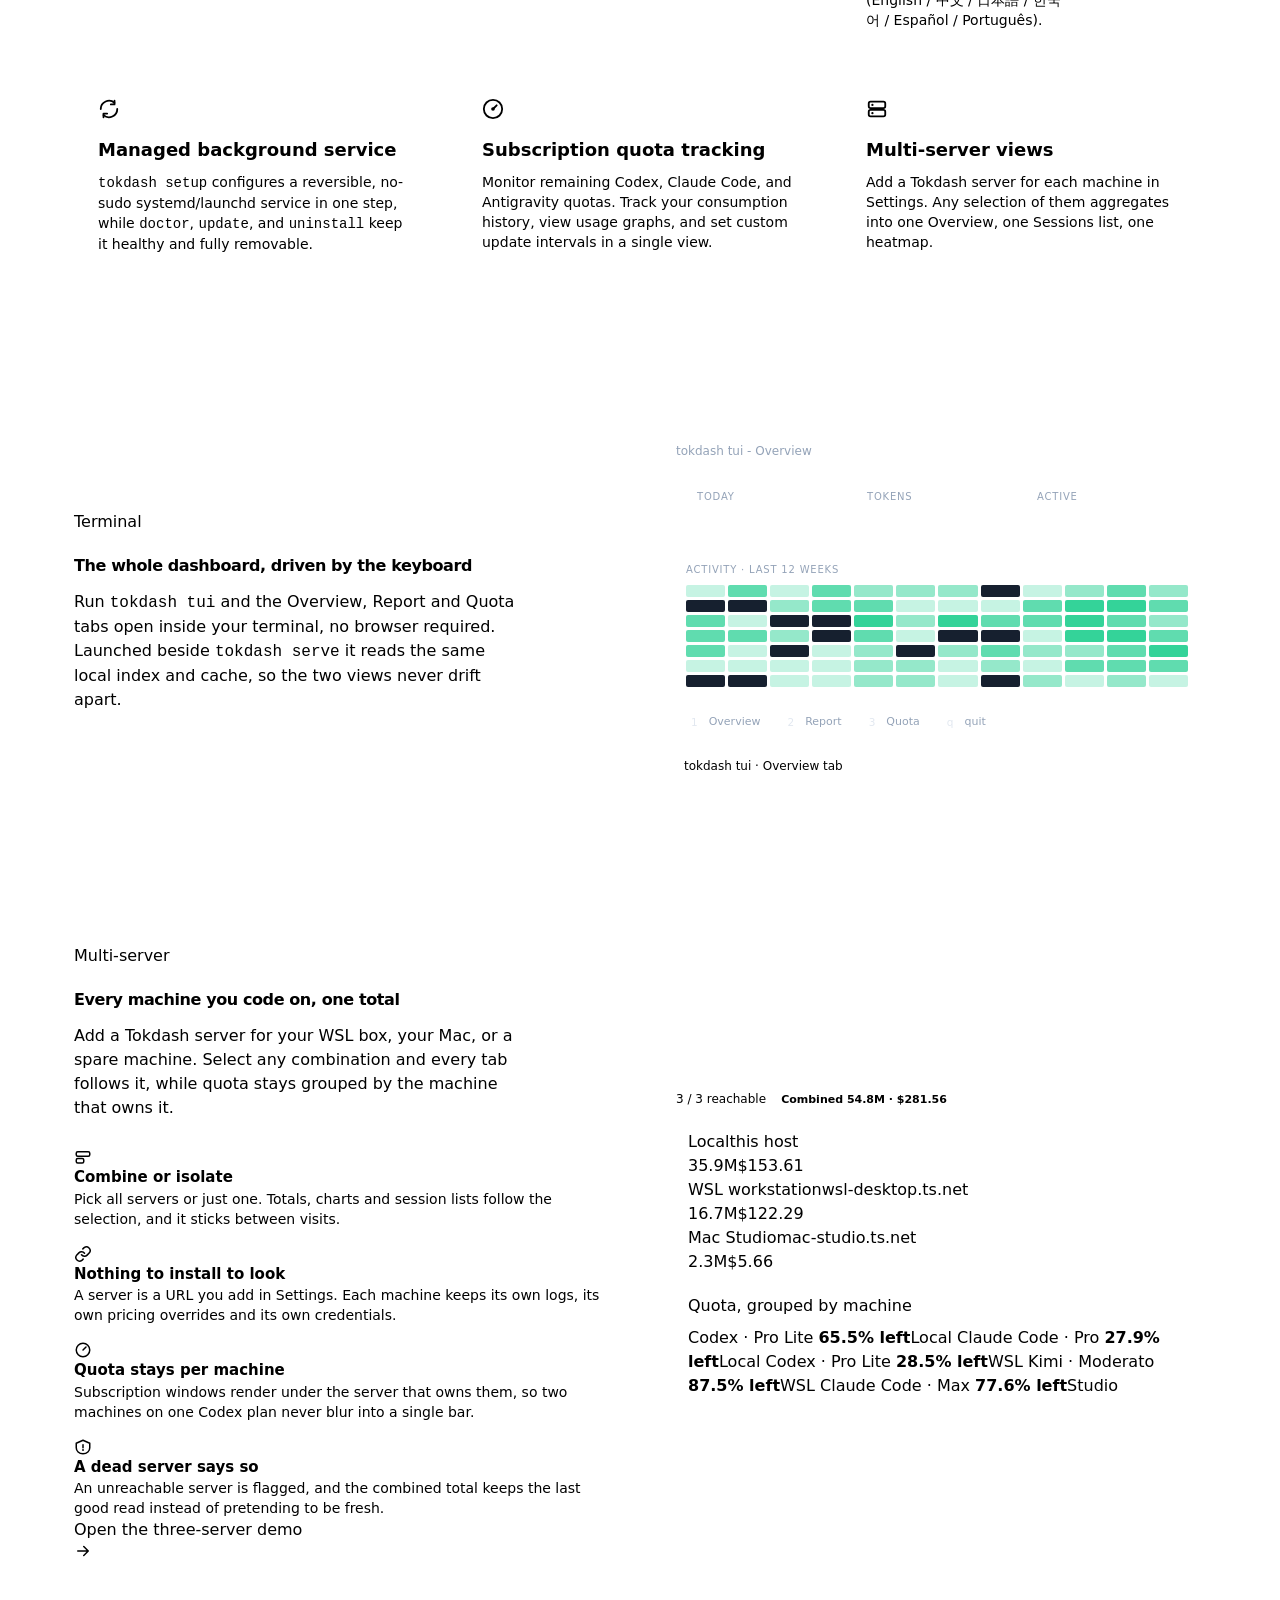
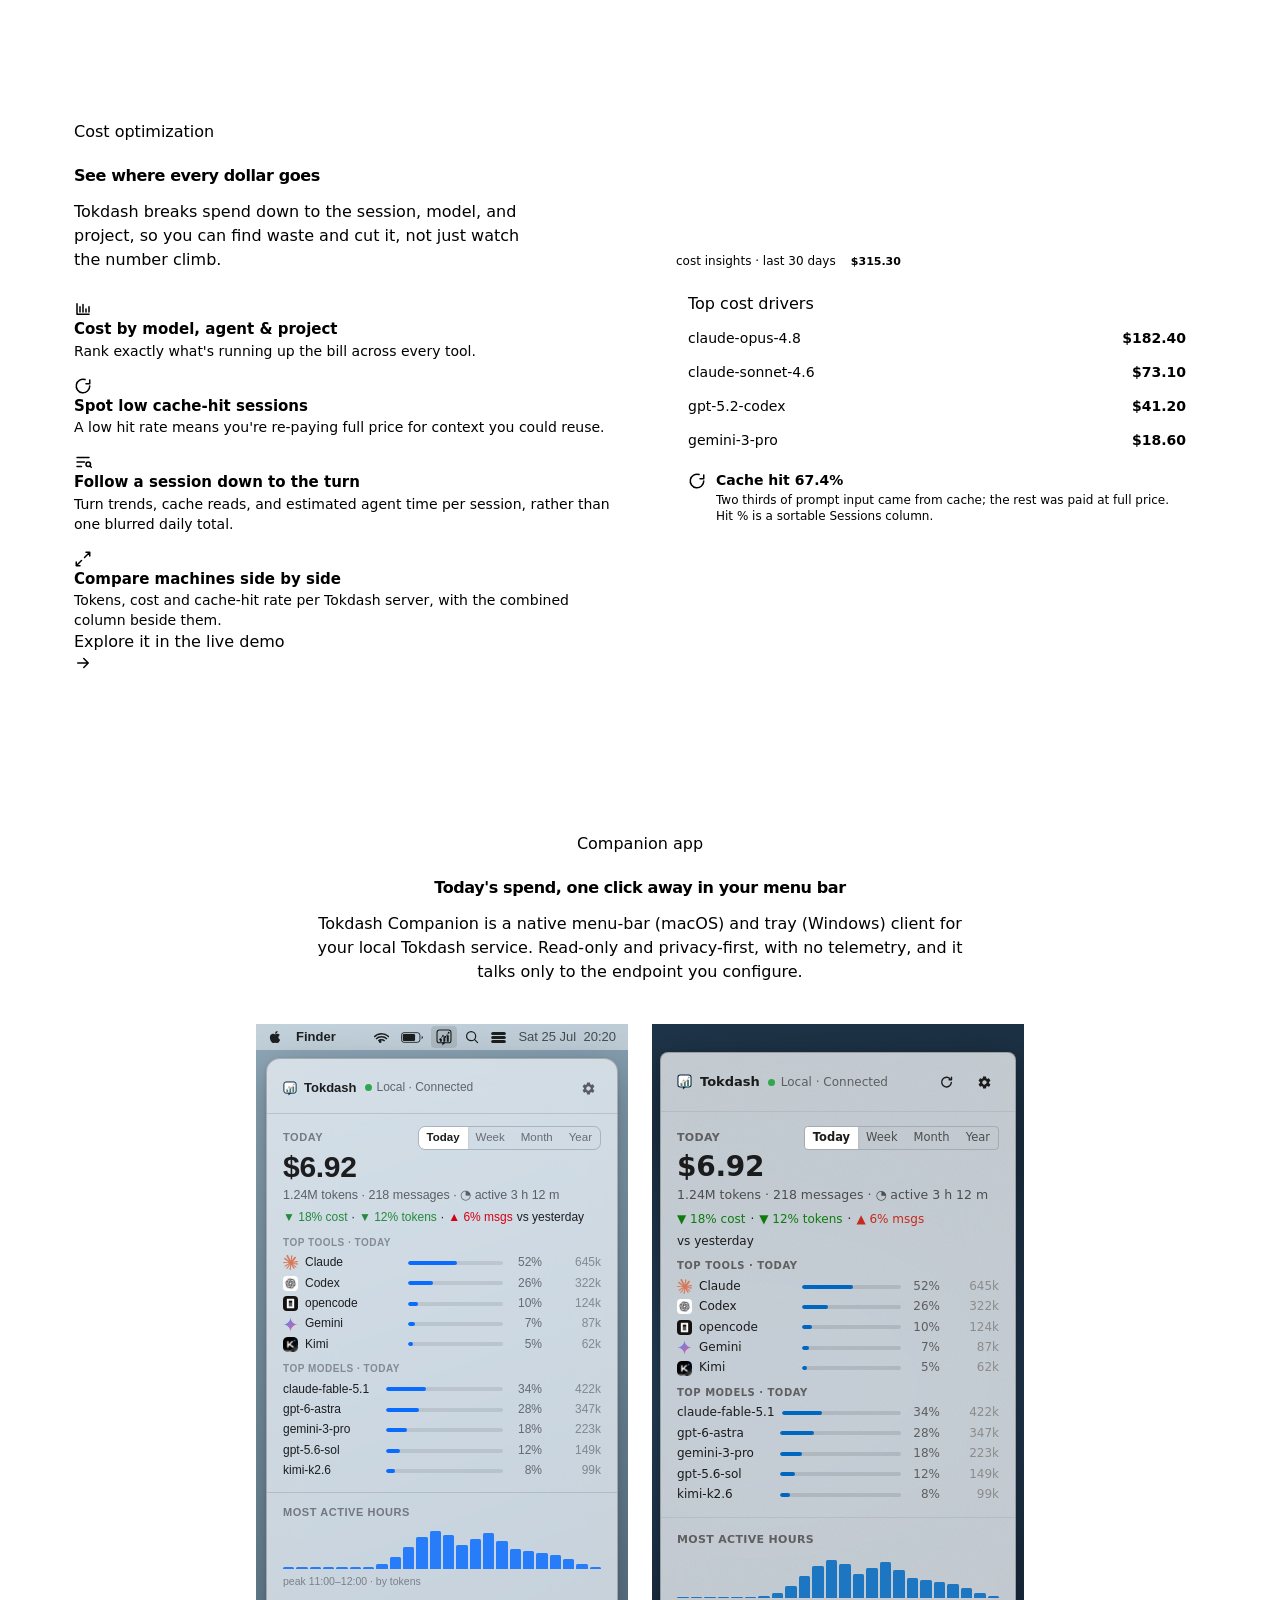
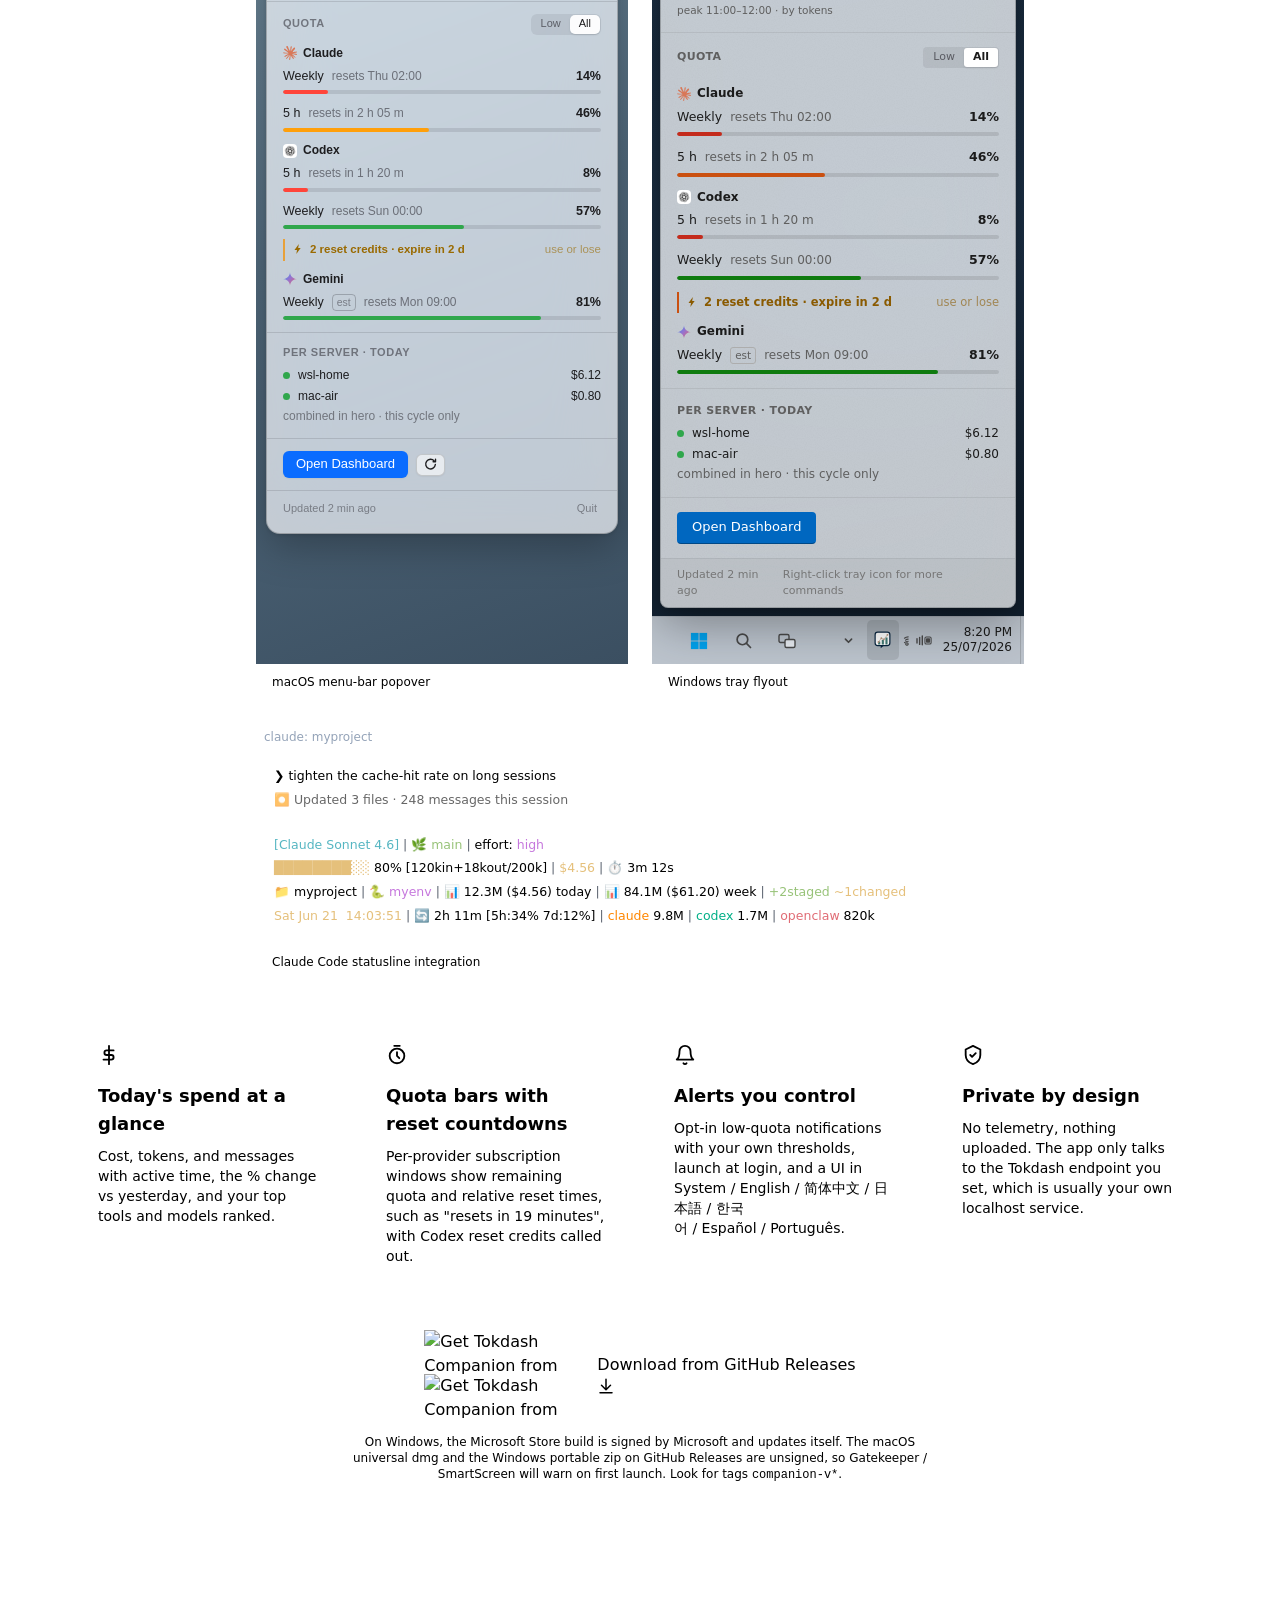
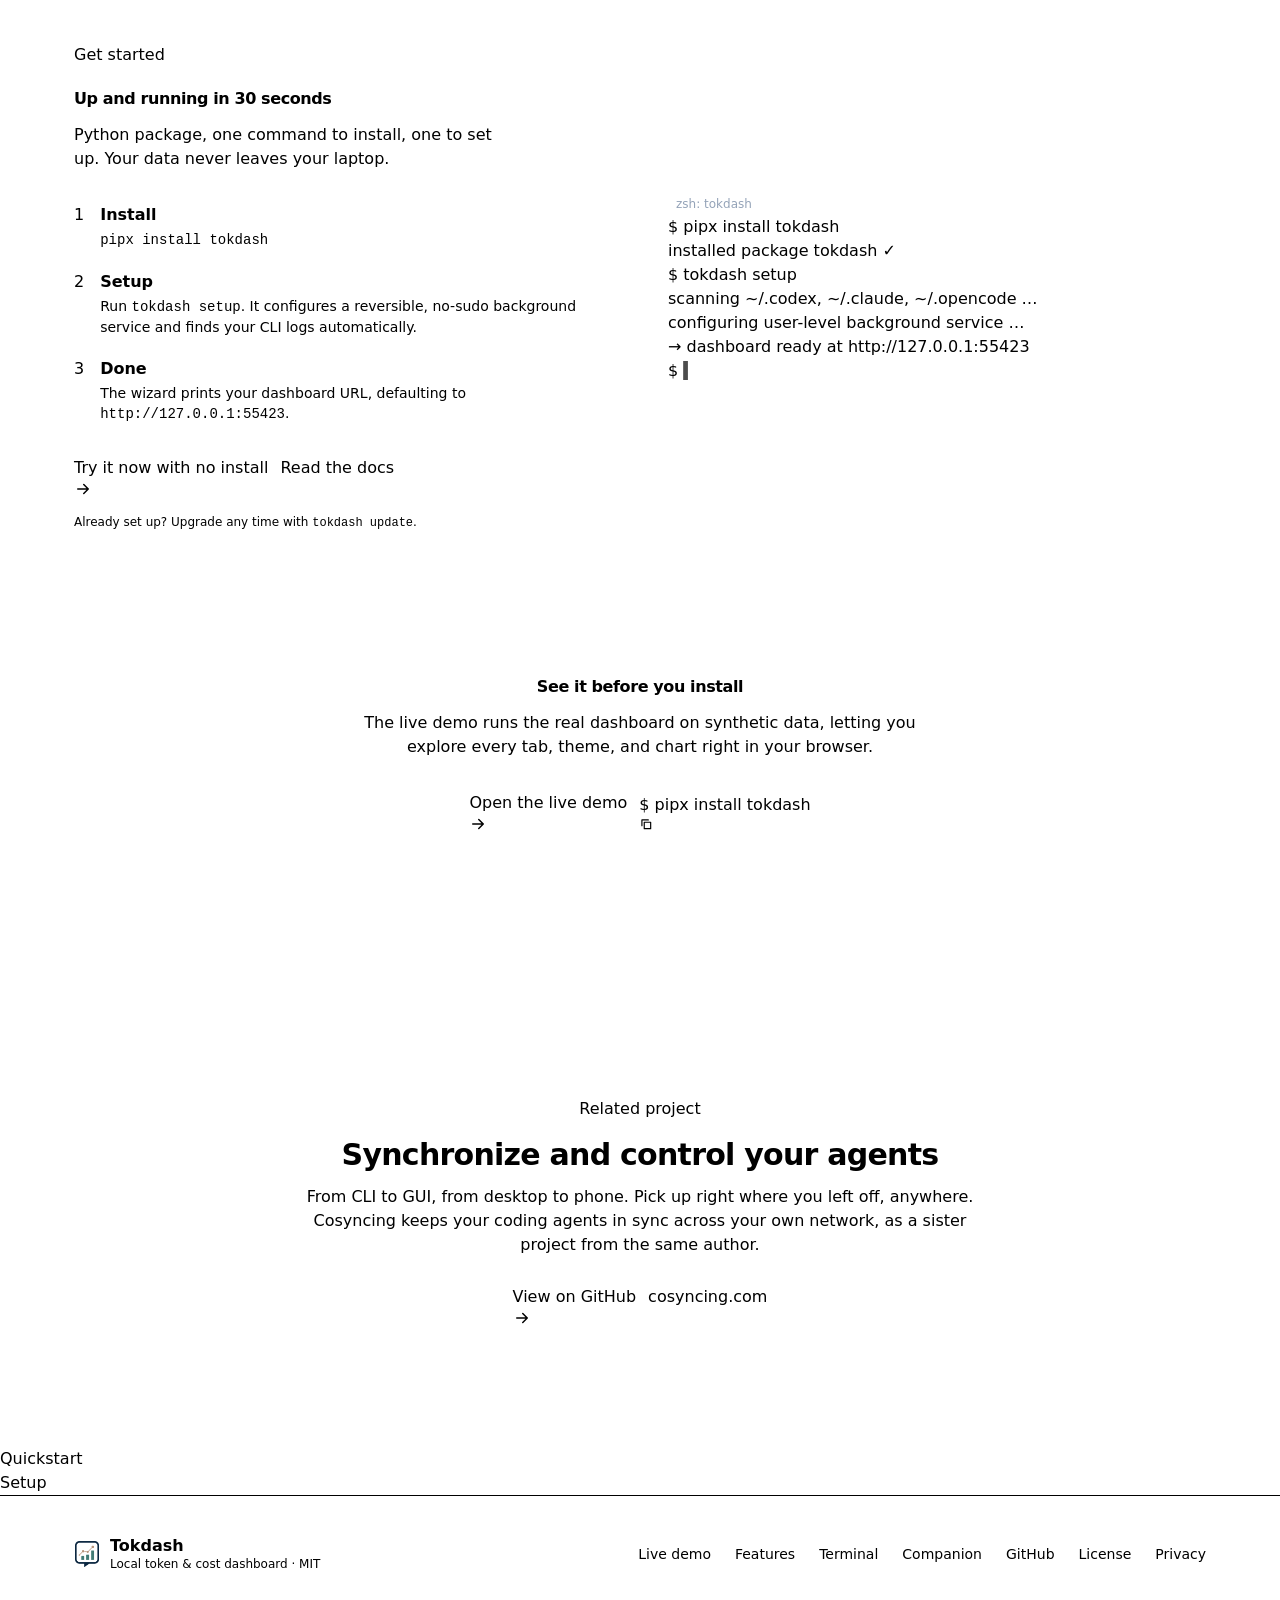
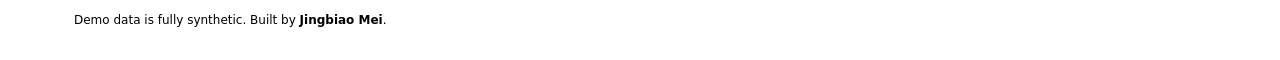
==== commit 6b7e89b7: "Bring the landing page to the shipped v1.1 UI and add the TUI The companion mocks were still drawing" ====
--- a/index.html
+++ b/index.html
@@ -67,1675 +67,21 @@
         var dark = saved ? saved === 'dark'
           : (window.matchMedia && window.matchMedia('(prefers-color-scheme: dark)').matches);
         if (dark) document.documentElement.classList.add('dark');
-        var landerSeen = sessionStorage.getItem('tokdash_lander_seen');
+        // The intro is for a first visit, so "seen" lives in localStorage and
+        // outlasts the tab. ?intro brings it back, for anyone who wants it again.
+        var landerSeen = localStorage.getItem('tokdash_lander_seen') && !/[?&]intro\b/.test(location.search);
         var reducedMotion = window.matchMedia && window.matchMedia('(prefers-reduced-motion: reduce)').matches;
         if (landerSeen || reducedMotion) document.documentElement.classList.add('lander-skipped');
       } catch (e) {}
     })();
   </script>
 
-  <style>
-    /* ---- Design tokens (mirrored from the Tokdash dashboard) ---- */
-    :root {
-      --color-primary: #1E40AF;
-      --color-secondary: #3B82F6;
-      --color-cta: #F59E0B;
-      /* Near-neutral, and just dark enough that a white panel still reads as
-         raised. Whiter than a sand tone: the blue is the accent's job, and a
-         tinted page reads as stained rather than as tinted. */
-      --color-bg: #EAE8E5;
-      --color-text: #16130E;
-      --color-muted: #55524C;
-      --color-border: #D6D2CB;
-      --color-cost: #0F766E;
-
-      /* Glass over a light canvas only reads if the canvas is itself tinted:
-         a white veil on a white page is invisible, which is why the light
-         theme carries its tint in the background rather than as a glow on top
-         of white. Panels then sit brighter than what is behind them, the
-         inverse of the dark theme, and both end up with one rule. */
-      --glass: rgba(255, 255, 255, 0.90);
-      /* Small chips and pills, which carry no backdrop filter. Opaque enough to
-         sit on the card behind them without the card showing through as a
-         rectangle, which is the only thing the blur was ever doing here. */
-      --pill-fill: rgba(255, 255, 255, 0.90);
-      --glass-strong: rgba(255, 255, 255, 0.97);
-      --glass-line: rgba(40, 38, 34, 0.26);
-      /* backdrop-filter has to re-sample and re-blur the backdrop behind an
-         element every time anything behind it moves, which during a scroll is
-         every frame. saturate() is a colour-matrix pass on top of that, and
-         24 tool pills do not need a 20px kernel. Two tiers: the wide blur for
-         the few large surfaces where the glass actually reads, and a narrow one
-         for everything small and repeated. */
-      --glass-blur: blur(14px);
-
-      --radius-md: 12px;
-      --radius-lg: 16px;
-      --t-fast: 180ms;
-      --t-med: 240ms;
-
-      /* Three layers, not one: a tight contact shadow that grounds the panel,
-         a near one that gives it a lip, and a wide diffuse one that reads as
-         the panel sitting above the page. A single shadow reads flat, which is
-         exactly what made the boxes disappear into the background. */
-      --shadow-sm: 0 1px 2px rgba(40, 36, 30, 0.11), 0 1px 1px rgba(40, 36, 30, 0.07);
-      --shadow-md: 0 1px 2px rgba(40, 36, 30, 0.09), 0 5px 12px -4px rgba(40, 36, 30, 0.15), 0 14px 30px -12px rgba(40, 36, 30, 0.18);
-      --shadow-lg: 0 2px 4px rgba(40, 36, 30, 0.09), 0 12px 26px -8px rgba(40, 36, 30, 0.22), 0 30px 62px -26px rgba(40, 36, 30, 0.28);
-      /* A white top highlight only reads on a panel darker than the page.
-         A light panel is already near-white, so its top edge has to be a
-         faint dark one instead, reinforcing the 1px border it sits under. */
-      --hairline: inset 0 1px 0 rgba(40, 38, 34, 0.07);
-    }
-
-    html.dark {
-      --color-primary: #60A5FA;
-      --color-secondary: #93C5FD;
-      --color-cta: #FBBF24;
-      /* Near-black with a blue cast rather than a blue-grey: at this depth the
-         hue reads as a temperature, not as a colour, and it lets the one blue
-         accent carry all of the emphasis on the page. */
-      --color-bg: #05070E;
-      --color-text: #E8ECF5;
-      --color-muted: #8A94AB;
-      --color-border: #1A2136;
-      --color-cost: #34D399;
-
-      /* Glass over near-black needs a lighter, cooler fill than the light
-         theme's, or the panels disappear into the canvas entirely. Shadows
-         barely register on a near-black page, so separation here comes from
-         the fill lift and the hairline doing the work instead. */
-      --glass: rgba(152, 180, 238, 0.068);
-      --pill-fill: rgba(255, 255, 255, 0.055);
-      --glass-strong: rgba(152, 180, 238, 0.105);
-      --glass-line: rgba(190, 212, 252, 0.24);
-
-      --shadow-sm: 0 1px 2px rgba(0,0,0,0.6), 0 1px 1px rgba(0,0,0,0.4);
-      --shadow-md: 0 1px 2px rgba(0,0,0,0.55), 0 6px 16px -6px rgba(0,0,0,0.75), 0 16px 36px -14px rgba(0,0,0,0.85);
-      --shadow-lg: 0 2px 6px rgba(0,0,0,0.6), 0 16px 40px -12px rgba(0,0,0,0.9), 0 34px 72px -28px rgba(0,0,0,0.95);
-      --hairline: inset 0 1px 0 rgba(190, 214, 255, 0.07);
-    }
-
-    /* ---- Lenis smooth scroll ---- */
-    html.lenis, html.lenis body { height: auto; }
-    html, html.lenis { scroll-behavior: auto !important; overscroll-behavior-y: none; }
-    .lenis.lenis-smooth { scroll-behavior: auto !important; }
-    .lenis.lenis-smooth [data-lenis-prevent] { overscroll-behavior: contain; }
-    .lenis.lenis-stopped { overflow: clip; }
-    .lenis.lenis-smooth iframe { pointer-events: none; }
-
-    /* GPU layer promotion to prevent paint bottleneck during high-framerate scrolling */
-    header, .card, .setup-box {
-      transform: translateZ(0);
-      -webkit-transform: translateZ(0);
-    }
-
-    /* min-height (not height:100%): a fixed-height body bounds position:sticky to
-       one viewport, so the nav would stop sticking after the first screen. min-height
-       lets the page grow with content and keeps the nav pinned across the full scroll.
-       clip kills the decorative glow's horizontal overflow without breaking sticky. */
-    html, body {
-      min-height: 100%;
-      overflow-x: clip;
-    }
-    html {
-      scroll-behavior: auto !important;
-      scroll-padding-top: 88px;
-    }
-
-    body {
-      font-family: "Fira Sans", ui-sans-serif, system-ui, -apple-system, Segoe UI, Roboto, Arial, "Noto Sans";
-      /* Barely there, and cool rather than warm: a warm glow on a near-neutral
-         canvas just re-yellows the page the tint was removed from. */
-      background: radial-gradient(1200px 700px at 10% -16%, rgba(88, 116, 176, 0.09), transparent 66%),
-                  radial-gradient(900px 560px at 92% 2%, rgba(132, 146, 186, 0.07), transparent 60%),
-                  var(--color-bg);
-      background-attachment: fixed;
-      color: var(--color-text);
-      -webkit-font-smoothing: antialiased;
-    }
-    html.dark body {
-      /* One cold light in the corner and nothing else. The old pair of large
-         glows was most of what made the page read as blue rather than dark. */
-      background: radial-gradient(1000px 620px at 14% -12%, rgba(56,104,196,0.20), transparent 60%),
-                  radial-gradient(760px 460px at 92% 2%, rgba(120,90,220,0.07), transparent 62%),
-                  var(--color-bg);
-      background-attachment: fixed;
-    }
-    /* No fixed vignette over the viewport here: on a content site the bottom
-       of the screen is where the footer and the install command live, and a
-       fixed scrim over them costs more legibility than the depth is worth. */
-
-    .mono { font-family: "Fira Code", ui-monospace, SFMono-Regular, Menlo, Monaco, Consolas, monospace; }
-    .text-muted { color: var(--color-muted); }
-
-    /* ---- Card system ---- */
-    .surface {
-      background: var(--glass);
-      border: 1px solid var(--glass-line);
-      border-radius: var(--radius-lg);
-      box-shadow: var(--shadow-sm), var(--shadow-md), var(--shadow-lg), var(--hairline);
-      backdrop-filter: var(--glass-blur);
-      -webkit-backdrop-filter: var(--glass-blur);
-      transition: transform var(--t-med) ease, box-shadow var(--t-med) ease, border-color var(--t-med) ease, background var(--t-med) ease;
-    }
-    .surface:hover {
-      border-color: color-mix(in srgb, var(--color-primary) 28%, var(--color-border));
-      box-shadow: var(--shadow-md), var(--hairline);
-      transform: translateY(-3px);
-    }
-    html.dark .surface {
-      background: var(--glass);
-      border-color: var(--glass-line);
-      box-shadow: var(--shadow-sm), var(--shadow-md), var(--hairline);
-    }
-    html.dark .surface:hover {
-      border-color: color-mix(in srgb, var(--color-primary) 40%, var(--glass-line));
-      box-shadow: var(--shadow-md), var(--shadow-lg), var(--hairline);
-    }
-    /* Static surface, no lift on hover (used for the hero preview & terminal) */
-    .surface-static:hover { transform: none; }
-
-    /* ---- Buttons ---- */
-    .btn {
-      display: inline-flex; align-items: center; justify-content: center; gap: 10px;
-      border-radius: 10px; padding: 12px 18px; min-height: 48px;
-      font-weight: 600; cursor: pointer; user-select: none; white-space: nowrap;
-      position: relative; overflow: hidden;
-      transition: transform var(--t-fast) ease, box-shadow var(--t-fast) ease, background var(--t-fast) ease, border-color var(--t-fast) ease, color var(--t-fast) ease;
-    }
-    .btn:focus-visible { outline: none; box-shadow: 0 0 0 4px rgba(59, 130, 246, 0.28); }
-    /* Magnetic offset, rewritten every frame by the cursor loop. It lives in
-       its own custom property and is folded into each element's own transform
-       so the pull composes with the hover lift instead of fighting it. */
-    .btn, .tool-pill { --mx: 0px; --my: 0px; transform: translate3d(var(--mx, 0px), var(--my, 0px), 0); }
-    /* Pale at rest, solid on hover: the tint keeps the page calm until a
-       pointer actually lands on the action. */
-    .btn-primary {
-      background: rgba(37, 99, 235, 0.07);
-      color: var(--color-primary);
-      border: 1px solid rgba(59, 130, 246, 0.45);
-      box-shadow: 0 2px 8px rgba(37, 99, 235, 0.08);
-      backdrop-filter: blur(8px);
-      -webkit-backdrop-filter: blur(8px);
-    }
-    .btn-primary svg path {
-      stroke: currentColor;
-      transition: stroke var(--t-fast) ease;
-    }
-    .btn-primary:hover {
-      background: linear-gradient(135deg, #2563EB 0%, #3B82F6 100%);
-      color: #ffffff;
-      border-color: rgba(59, 130, 246, 0.85);
-      transform: translateY(-2px);
-      box-shadow: 0 8px 22px rgba(37, 99, 235, 0.28), 0 3px 6px rgba(37, 99, 235, 0.16);
-    }
-    .btn-primary:active {
-      transform: translateY(0);
-      box-shadow: 0 2px 6px rgba(37, 99, 235, 0.2);
-    }
-    html.dark .btn-primary {
-      background: rgba(59, 130, 246, 0.12);
-      color: #93C5FD;
-      border: 1px solid rgba(147, 197, 253, 0.35);
-      box-shadow: 0 2px 10px rgba(0, 0, 0, 0.25);
-    }
-    html.dark .btn-primary:hover {
-      background: linear-gradient(135deg, #1D4ED8 0%, #2563EB 100%);
-      color: #ffffff;
-      border-color: rgba(96, 165, 250, 0.75);
-      box-shadow: 0 8px 22px rgba(37, 99, 235, 0.38), 0 3px 6px rgba(37, 99, 235, 0.2);
-    }
-    /* The lifts above are the repo's own and are left exactly as they were.
-       These two re-state the same selectors with the offset folded in, purely
-       so the magnetic pull survives a hover instead of being replaced by it.
-       At (0,2,0) they win over the plain .btn rule, without editing the rules
-       they compose with. Same values, same order of effects. */
-    .btn-primary:hover { transform: translate3d(var(--mx, 0px), calc(var(--my, 0px) - 2px), 0); }
-    .btn-primary:active { transform: translate3d(var(--mx, 0px), var(--my, 0px), 0); }
-
-    /* The arrow leans into the direction of travel, and a sheen rides across
-       the primary button as it fills. The sheen is white on purpose: it only
-       becomes visible on hover, where the pale tint has already become the
-       solid blue fill it reads well against. */
-    .btn svg, .cmd .copy-ic { transition: transform var(--t-fast) cubic-bezier(0.22, 1, 0.36, 1); }
-    .btn:hover svg { transform: translateX(3px); }
-    .btn:active svg { transform: translateX(1px); }
-    .btn-primary::after {
-      content: ""; position: absolute; inset: 0; border-radius: inherit; pointer-events: none;
-      background: linear-gradient(100deg, transparent 30%, rgba(255, 255, 255, 0.28) 50%, transparent 70%);
-      transform: translateX(-120%); opacity: 0;
-    }
-    .btn-primary:hover::after { transform: translateX(120%); opacity: 1; transition: transform 0.7s cubic-bezier(0.22, 1, 0.36, 1), opacity 0.2s ease; }
-
-    .btn-ghost {
-      background: rgba(15, 23, 42, 0.04); color: var(--color-text);
-      border: 1px solid rgba(226,232,240,0.9);
-    }
-    .btn-ghost:hover { background: rgba(15, 23, 42, 0.08); transform: translate3d(var(--mx, 0px), calc(var(--my, 0px) - 1px), 0); border-color: rgba(30,64,175,0.3); }
-    html.dark .btn-ghost { background: var(--glass); border-color: var(--glass-line); }
-    html.dark .btn-ghost:hover { background: var(--wash, rgba(255,255,255,0.06)); border-color: color-mix(in srgb, var(--color-primary) 40%, var(--glass-line)); }
-
-    /* Microsoft Store badge: Microsoft ships a dark badge for light backgrounds and a
-       light badge for dark ones. Keyed off html.dark so it follows the site toggle. */
-    .ms-badge { display: inline-flex; border-radius: 6px; transition: transform .18s ease; }
-    .ms-badge:hover { transform: translateY(-2px); }
-    .ms-badge img { display: block; height: 44px; width: auto; }
-    .ms-badge .ms-badge-d { display: none; }
-    html.dark .ms-badge .ms-badge-l { display: none; }
-    html.dark .ms-badge .ms-badge-d { display: block; }
-
-    /* "Star on GitHub" button */
-    .gh-star .gh-starglyph { transition: transform var(--t-fast) ease; }
-    .gh-star:hover { border-color: color-mix(in srgb, var(--color-cta) 55%, var(--color-border)); }
-    .gh-star:hover .gh-starglyph { transform: scale(1.18) rotate(-8deg); }
-    .gh-count {
-      display: inline-flex; align-items: center; padding: 1px 8px; border-radius: 999px;
-      font-size: 12px; font-weight: 700; line-height: 1.5;
-      background: color-mix(in srgb, var(--color-cta) 18%, transparent);
-      color: color-mix(in srgb, var(--color-cta) 86%, var(--color-text));
-    }
-
-    /* ---- Nav ----
-       Frosted glass, but the blur is only switched on once the bar is actually
-       sitting over content. At the top of the hero there is nothing behind it
-       to blur, so paying for a full-width backdrop filter there would be cost
-       with no visible return, and a backdrop filter on a fixed-width element
-       has to re-blur on every frame the page moves under it. */
-    .site-nav {
-      position: sticky; top: 0; z-index: 50;
-      background: color-mix(in srgb, var(--color-bg) 62%, transparent);
-      border-bottom: 1px solid transparent;
-      transition: background var(--t-med) ease, box-shadow var(--t-med) ease,
-                  border-color var(--t-med) ease, backdrop-filter var(--t-med) ease;
-    }
-    /* Once the hero starts leaving, the bar earns a real edge and the glass
-       switches on. */
-    .site-nav.scrolled {
-      backdrop-filter: var(--glass-blur);
-      -webkit-backdrop-filter: var(--glass-blur);
-      background: color-mix(in srgb, var(--color-bg) 80%, transparent);
-      border-bottom-color: var(--color-border);
-      box-shadow: 0 10px 30px -14px rgba(15, 23, 42, 0.28);
-    }
-    html.dark .site-nav.scrolled {
-      background: color-mix(in srgb, var(--color-bg) 72%, transparent);
-      box-shadow: 0 10px 30px -14px rgba(0, 0, 0, 0.7);
-    }
-    @media (prefers-reduced-transparency: reduce) {
-      .site-nav, .site-nav.scrolled { background: var(--color-bg); backdrop-filter: none; -webkit-backdrop-filter: none; }
-    }
-    .nav-progress { position: absolute; left: 0; right: 0; bottom: -1px; height: 2px; pointer-events: none; }
-    .nav-progress > i {
-      display: block; height: 100%; width: 100%;
-      transform: scaleX(0); transform-origin: 0 50%; will-change: transform;
-      background: linear-gradient(90deg, var(--color-primary), var(--color-secondary) 55%, var(--color-cta));
-      box-shadow: 0 0 10px color-mix(in srgb, var(--color-primary) 55%, transparent);
-    }
-    .nav-link {
-      position: relative;
-      font-size: 14px; font-weight: 600; color: var(--color-muted);
-      padding: 8px 12px; border-radius: 8px;
-      transition: color var(--t-fast) ease, background var(--t-fast) ease;
-    }
-    .nav-link:hover { color: var(--color-text); background: rgba(30,64,175,0.06); }
-    /* Underline grows from the centre, so the nav reads as one considered set. */
-    .nav-link::after {
-      content: ""; position: absolute; left: 18%; right: 18%; bottom: 2px; height: 2px;
-      border-radius: 2px; background: var(--color-primary);
-      transform: scaleX(0); transform-origin: 50% 50%;
-      transition: transform var(--t-med) cubic-bezier(0.22, 1, 0.36, 1);
-    }
-    .nav-link:hover::after, .nav-link:focus-visible::after { transform: scaleX(1); }
-    html.dark .nav-link:hover { background: rgba(96, 165, 250, 0.10); }
-
-    /* ---- Eyebrow chip ---- */
-    /* The eyebrow keeps the accent colour in its text, where it is a few
-       characters, and drops the blue wash it used to fill itself with. */
-    .chip {
-      display: inline-flex; align-items: center; gap: 8px;
-      padding: 6px 14px; border-radius: 999px; font-size: 12.5px; font-weight: 600;
-      letter-spacing: 0.02em; color: var(--color-primary);
-      background: var(--pill-fill);
-      border: 1px solid var(--glass-line);
-    }
-    .chip .dot { width: 7px; height: 7px; border-radius: 50%; background: var(--color-cta); box-shadow: 0 0 0 3px color-mix(in srgb, var(--color-cta) 22%, transparent); }
-
-    /* ---- Gradient headline accent ---- */
-    .grad-text {
-      background: linear-gradient(120deg, var(--color-primary), var(--color-secondary) 60%, var(--color-cta));
-      -webkit-background-clip: text; background-clip: text; color: transparent;
-    }
-
-    /* ---- Typographic polish ----
-       balance evens out the ragged last line of a heading; pretty stops the
-       browser leaving a single word stranded on the final line of a paragraph. */
-    h1, h2, h3 { text-wrap: balance; }
-    p { text-wrap: pretty; }
-
-    /* Section headings share one scale so the page keeps a single voice.
-       Defined here rather than as Tailwind utilities so the prebuilt,
-       purged static/landing.css does not have to be regenerated for it. */
-    .sec-title { font-size: 1.875rem; line-height: 1.14; }
-    @media (min-width: 640px) { .sec-title { font-size: 2.5rem; } }
-
-    /* Keyboard focus, everywhere. .btn keeps its own ring, so it opts out. */
-    :where(a, button, select, input, summary):not(.btn):focus-visible {
-      outline: 2px solid var(--color-primary);
-      outline-offset: 2px;
-      border-radius: 8px;
-    }
-
-    /* ---- Section pacing ----
-       A barely-there tint every other section gives the long page a rhythm
-       instead of one undifferentiated white column. */
-    /* z-index: 0 makes the section its own stacking context, so the -1
-       pseudo paints above the page background instead of behind it. */
-    .band { position: relative; z-index: 0; }
-    .band::before {
-      content: ""; position: absolute; z-index: -1;
-      top: 0; bottom: 0; left: 50%; transform: translateX(-50%); width: 100vw;
-      /* Light mode gets a neutral wash and firm hairlines for the rhythm;
-         a blue tint over an already blue canvas just reads as a smudge. */
-      background: linear-gradient(180deg,
-        color-mix(in srgb, var(--color-text) 2.5%, transparent),
-        color-mix(in srgb, var(--color-text) 1%, transparent));
-      border-top: 1px solid color-mix(in srgb, var(--color-border) 85%, transparent);
-      border-bottom: 1px solid color-mix(in srgb, var(--color-border) 85%, transparent);
-      -webkit-mask-image: linear-gradient(180deg, transparent, #000 12%, #000 88%, transparent);
-      mask-image: linear-gradient(180deg, transparent, #000 12%, #000 88%, transparent);
-    }
-    html.dark .band::before {
-      background: linear-gradient(180deg,
-        color-mix(in srgb, var(--color-primary) 7%, transparent),
-        color-mix(in srgb, var(--color-primary) 2.5%, transparent));
-      border-top-color: color-mix(in srgb, var(--color-border) 60%, transparent);
-      border-bottom-color: color-mix(in srgb, var(--color-border) 60%, transparent);
-    }
-
-    /* ---- Hero proof strip ---- */
-    .proof {
-      display: flex; flex-wrap: wrap; align-items: center; gap: 10px 26px;
-      margin-top: 30px; padding-top: 22px;
-      border-top: 1px solid color-mix(in srgb, var(--color-border) 80%, transparent);
-    }
-    .proof-item {
-      display: inline-flex; align-items: center; gap: 8px;
-      font-size: 13.5px; font-weight: 600; color: var(--color-muted);
-    }
-    .proof-item b {
-      color: var(--color-text); font-weight: 800; font-size: 16px;
-      font-variant-numeric: tabular-nums; letter-spacing: -0.01em;
-    }
-    .proof-item .tick {
-      width: 20px; height: 20px; border-radius: 50%; flex: none;
-      display: inline-flex; align-items: center; justify-content: center;
-      color: var(--color-cost);
-      background: color-mix(in srgb, var(--color-cost) 14%, transparent);
-    }
-
-    /* ---- Scroll hint ---- */
-    .scroll-hint {
-      display: inline-flex; align-items: center; gap: 10px;
-      margin-top: 26px; color: var(--color-muted);
-      font-size: 11.5px; font-weight: 700; letter-spacing: 0.14em; text-transform: uppercase;
-      transition: opacity 0.5s ease, transform 0.5s ease;
-    }
-    .scroll-hint.gone { opacity: 0; transform: translateY(10px); pointer-events: none; }
-    .scroll-hint-mouse {
-      width: 20px; height: 32px; border-radius: 11px; flex: none; position: relative;
-      border: 1.5px solid color-mix(in srgb, var(--color-muted) 55%, transparent);
-    }
-    .scroll-hint-mouse > i {
-      position: absolute; left: 50%; top: 6px; width: 3px; height: 7px; margin-left: -1.5px;
-      border-radius: 2px; background: var(--color-primary);
-      animation: hint-wheel 1.9s cubic-bezier(0.65, 0, 0.35, 1) infinite;
-    }
-    @keyframes hint-wheel {
-      0%   { transform: translateY(0);    opacity: 0; }
-      25%  { opacity: 1; }
-      70%  { transform: translateY(11px); opacity: 0; }
-      100% { transform: translateY(11px); opacity: 0; }
-    }
-    @media (prefers-reduced-motion: reduce) { .scroll-hint-mouse > i { animation: none; } }
-
-    /* ---- Install command pill ---- */
-    .cmd {
-      display: inline-flex; align-items: center; gap: 12px;
-      padding: 12px 14px 12px 18px; border-radius: 12px; min-height: 48px;
-      background: var(--color-text); color: #fff;
-      font-family: "Fira Code", monospace; font-size: 14.5px; font-weight: 500;
-      box-shadow: var(--shadow-md); cursor: pointer; border: none;
-      transition: transform var(--t-fast) ease, box-shadow var(--t-fast) ease;
-    }
-    html.dark .cmd { background: #0D1322; border: 1px solid rgba(255,255,255,0.16); }
-    .cmd:hover { transform: translateY(-2px); box-shadow: var(--shadow-lg); }
-    .cmd .prompt { color: var(--color-cta); }
-    .cmd .copy-ic {
-      display: inline-flex; align-items: center; justify-content: center;
-      width: 30px; height: 30px; border-radius: 8px;
-      background: rgba(255,255,255,0.12); color: #fff; font-size: 12px; flex: none;
-    }
-    .cmd.copied .copy-ic { background: var(--color-cost); }
-
-    /* ---- Feature / tool cards ---- */
-    .feature-icon {
-      width: 46px; height: 46px; border-radius: 12px;
-      display: inline-flex; align-items: center; justify-content: center;
-      background: linear-gradient(135deg, color-mix(in srgb, var(--color-primary) 16%, transparent), color-mix(in srgb, var(--color-secondary) 12%, transparent));
-      color: var(--color-primary); border: 1px solid color-mix(in srgb, var(--color-primary) 20%, transparent);
-    }
-    .tool-pill {
-      display: flex; align-items: center; gap: 11px; padding: 12px 16px;
-      border-radius: 12px; border: 1px solid var(--glass-line);
-      background: var(--pill-fill);
-      font-weight: 600; font-size: 14.5px; color: var(--color-text); text-decoration: none;
-      transition: transform var(--t-fast) ease, border-color var(--t-fast) ease, box-shadow var(--t-fast) ease, background var(--t-fast) ease;
-    }
-    /* Deliberately no backdrop-filter here, and the same goes for .chip below.
-       Both sit on an already-opaque card, behind a veil of 4-7% in dark and 90%
-       in light -- at which strength there is nothing behind them left to blur.
-       All 34 of them did have one, and a backdrop filter has to re-sample what
-       is behind the element on every frame the page scrolls. Twenty-five tool
-       pills and nine chips re-sampling a flat card sixty times a second is
-       what turned a smooth scroll into a stutter, in exchange for an effect
-       that was not visible to begin with. The fill stands in for it. */
-    .tool-pill:hover { transform: translate3d(var(--mx, 0px), calc(var(--my, 0px) - 2px), 0); border-color: color-mix(in srgb, var(--color-primary) 45%, var(--color-border)); box-shadow: var(--shadow-md); }
-    .tool-logo { transition: transform var(--t-med) cubic-bezier(0.22, 1, 0.36, 1), box-shadow var(--t-med) ease; }
-    .tool-pill:hover .tool-logo { transform: scale(1.12) rotate(-3deg); }
-    /* Card icon lifts a touch as its card does, so the two read as one object. */
-    .feature-icon { transition: transform var(--t-med) cubic-bezier(0.22, 1, 0.36, 1), box-shadow var(--t-med) ease; }
-    .surface:hover .feature-icon { transform: translateY(-2px) scale(1.06); box-shadow: 0 8px 18px -8px color-mix(in srgb, var(--color-primary) 60%, transparent); }
-    /* The hero preview used to carry a 9s infinite box-shadow "breath".
-       box-shadow is paint-only, so that animated forever even at rest and even
-       with nothing on screen: a permanent repaint loop for a decorative hint.
-       The same life is now carried by the JS-driven figure drift further down,
-       which costs nothing while the hero is scrolled away. */
-    /* White logo chip, keeping every mark (incl. dark monochrome glyphs) legible in light & dark. */
-    .tool-logo { width: 30px; height: 30px; flex: none; object-fit: contain; border-radius: 7px; background: #fff; padding: 4px; box-shadow: inset 0 0 0 1px rgba(15,23,42,0.06); }
-    /* Same chip for marks that are wordmarks: they carry the name, so the pill prints no label. */
-    .tool-logo.is-wordmark { width: auto; height: 26px; max-width: 100%; padding: 4px 8px; }
-    .tool-dot { width: 9px; height: 9px; border-radius: 50%; flex: none; }
-
-    /* ---- Hero preview mini-dashboard ---- */
-    .preview-topbar { display: flex; align-items: center; gap: 8px; padding: 12px 16px; border-bottom: 1px solid var(--color-border); background: rgba(255,255,255,0.45); }
-    html.dark .preview-topbar { background: rgba(255,255,255,0.025); }
-    .dot-r { width: 11px; height: 11px; border-radius: 50%; }
-    /* The KPI cards are a layer inside the dashboard, not panels on the page,
-       so they sit a step further back than the dashboard that contains them. */
-    /* Inset a step, so it reads as a layer inside the panel rather than a
-       second panel. Dark: lighter than nothing. Light: a faint grey wash,
-       because a second white veil on a white panel would not register. */
-    .kpi { padding: 14px; border-radius: 12px; border: 1px solid var(--glass-line); background: rgba(11, 16, 32, 0.022); }
-    html.dark .kpi { background: rgba(148, 176, 232, 0.035); }
-    .kpi-label { font-size: 10.5px; font-weight: 700; letter-spacing: 0.08em; text-transform: uppercase; color: var(--color-muted); }
-    .kpi-val { font-size: 22px; font-weight: 800; margin-top: 4px; line-height: 1.1; }
-
-    /* mini heatmap */
-    .mini-heat { display: grid; grid-auto-flow: column; grid-template-rows: repeat(7, 1fr); gap: 3px; }
-    .hcell { width: 12px; height: 12px; border-radius: 3px; border: 1px solid color-mix(in srgb, var(--color-border) 55%, transparent); }
-    .l0 { background: #EEF2F7; } .l1 { background: #C7D2FE; } .l2 { background: #A5B4FC; }
-    .l3 { background: #818CF8; } .l4 { background: #60A5FA; } .l5 { background: #3B82F6; }
-    .l6 { background: #2563EB; } .l7 { background: #1D4ED8; } .l8 { background: #1E40AF; } .l9 { background: #172554; }
-    html.dark .l0 { background: #172033; } html.dark .l1 { background: #1E293B; } html.dark .l2 { background: #1D4ED8; }
-    html.dark .l3 { background: #2563EB; } html.dark .l4 { background: #3B82F6; } html.dark .l5 { background: #60A5FA; }
-    html.dark .l6 { background: #93C5FD; } html.dark .l7 { background: #BFDBFE; } html.dark .l8 { background: #DBEAFE; } html.dark .l9 { background: #EFF6FF; }
-
-    /* ---- Scroll mini-map ----
-       Fixed, pointer-only and desktop-only: below 1024px the header nav already
-       carries the same information and the column would sit on top of the
-       content. The blur is deliberately not used here: this is a fixed
-       full-height element, so a backdrop filter on it would re-run every frame
-       for the entire scroll. */
-    .minimap {
-      position: fixed; z-index: 40;
-      right: clamp(10px, 1.4vw, 24px); top: 50%; transform: translateY(-50%);
-      pointer-events: none; user-select: none;
-      opacity: 0; transition: opacity 0.6s ease;
-    }
-    html.js .minimap.ready { opacity: 1; }
-    .minimap-rail {
-      list-style: none; margin: 0; padding: 0;
-      display: flex; flex-direction: column; gap: 5px; align-items: flex-end;
-    }
-    /* The bar owns the whole 64px and the label floats beside it, out of flow.
-       In flow, an invisible-but-space-taking label would push the bar off its
-       anchor by whatever that language happens to be long. */
-    .minimap-node {
-      position: relative;
-      display: flex; align-items: center;
-      height: 7px; width: 64px;
-      pointer-events: auto;
-    }
-    /* The bar is 7px tall, which is not something anyone can aim at. The link
-       is stretched well past it without disturbing the layout, so the rail is
-       as easy to hit as it looks to be. */
-    .minimap-node > a {
-      position: absolute; inset: -6px -6px -6px 0;
-      display: flex; align-items: center;
-      text-decoration: none; color: inherit; border-radius: 4px;
-    }
-    .minimap-node > a:focus-visible {
-      outline: 2px solid var(--color-primary); outline-offset: 2px;
-    }
-    /* Pointing anywhere at the rail lifts the whole thing, not just the bar
-       under the pointer. It reads as the rail leaning in to meet you, and it
-       gives the labels room to be read without a per-bar animation. */
-    .minimap-rail { transition: transform 0.42s cubic-bezier(0.22, 1, 0.36, 1); transform-origin: 100% 50%; }
-    .minimap:hover .minimap-rail,
-    .minimap:focus-within .minimap-rail { transform: scale(1.12); }
-    /* Bars grow leftwards from a spine on the right, so the rail has one edge
-       the eye can follow instead of a ragged one, and length reads as distance
-       travelled into the content rather than away from it. */
-    .minimap-bar {
-      display: block; height: 4px; width: 64px; border-radius: 999px;
-      transform: scaleX(0.2); transform-origin: 100% 50%;
-      background: color-mix(in srgb, var(--color-text) 26%, transparent);
-      will-change: transform;
-      transition: background 0.35s ease;
-    }
-    .minimap-node.on .minimap-bar { background: color-mix(in srgb, var(--color-text) 62%, transparent); }
-    .minimap-node.active .minimap-bar { background: var(--color-text); }
-    .minimap-tip {
-      position: absolute; right: calc(100% + 12px); top: 50%;
-      font-family: "Rubik", ui-sans-serif, system-ui, sans-serif;
-      font-size: 11px; font-weight: 700; letter-spacing: 0.14em; text-transform: uppercase;
-      color: var(--color-text); white-space: nowrap;
-      max-width: 240px; overflow: hidden; text-overflow: ellipsis;
-      padding: 4px 10px; border-radius: 999px;
-      background: color-mix(in srgb, var(--color-bg) 88%, transparent);
-      border: 1px solid var(--glass-line);
-      opacity: 0; transform: translate(6px, -50%);
-      transition: opacity 0.28s ease, transform 0.28s ease;
-    }
-    .minimap-node:hover .minimap-bar,
-    .minimap-node:focus-visible .minimap-bar { background: var(--color-text); transform: scaleX(1) !important; }
-    .minimap-node:hover .minimap-tip,
-    .minimap-node:focus-visible .minimap-tip { opacity: 1; transform: translate(0, -50%); }
-    @media (max-width: 1023px) { .minimap { display: none; } }
-    html:not(.js) .minimap { display: none; }
-
-    /* ---- Cursor ----
-       A dot that tracks the pointer exactly and a ring that lags behind it.
-       The lag is the whole effect: two elements at different rates read as
-       something with weight, one element just reads as a bigger dot. */
-    .cursor-dot, .cursor-ring {
-      position: fixed; top: 0; left: 0; z-index: 10020;
-      pointer-events: none; border-radius: 50%;
-      opacity: 0; will-change: transform;
-      transition: opacity 0.3s ease;
-    }
-    .cursor-dot { width: 6px; height: 6px; margin: -3px 0 0 -3px; background: var(--color-text); }
-    .cursor-ring {
-      width: 30px; height: 30px; margin: -15px 0 0 -15px;
-      border: 1px solid color-mix(in srgb, var(--color-text) 45%, transparent);
-      transition: opacity 0.3s ease, width 0.28s ease, height 0.28s ease,
-                  margin 0.28s ease, background 0.28s ease, border-color 0.28s ease;
-    }
-    html.js.cursor-on .cursor-dot, html.js.cursor-on .cursor-ring { opacity: 1; }
-    /* Hover changes the ring's scale, not its size. Animating width/height
-       reflows the element every frame, and the cursor is the one thing on the
-       page that is guaranteed to be moving; the ring script below writes the
-       transform instead, which is the same visual with no layout. */
-    html.js.cursor-on.cursor-hot .cursor-ring {
-      background: color-mix(in srgb, var(--color-text) 7%, transparent);
-      border-color: color-mix(in srgb, var(--color-text) 70%, transparent);
-    }
-    /* The real cursor is only hidden once the replacement is actually on
-       screen, so a device that never gets the effect still has a cursor. */
-    html.js.cursor-on, html.js.cursor-on * { cursor: none !important; }
-    /* Hiding the pointer outright is fine over a control but not over a page
-       of body copy, where the I-beam is the only cue that a word can be
-       selected. Hand the real cursor back for the duration of a text drag
-       and inside form fields. */
-    html.js.cursor-on.cursor-selecting, html.js.cursor-on.cursor-selecting * { cursor: auto !important; }
-    @media (pointer: coarse), (prefers-reduced-motion: reduce) {
-      .cursor-dot, .cursor-ring { display: none; }
-    }
-    /* The rail is not hiding for the same reason as the cursor -- it is
-       pointer-free and legible at rest -- but under reduced motion it is
-       rewritten every frame as the bar lengths track the scroll, which is the
-       thing being asked to stop. The nav's progress hairline still reports
-       position in that case, so nothing is lost by standing this one down. */
-    @media (prefers-reduced-motion: reduce) {
-      .minimap { display: none; }
-    }
-
-    /* ---- Mini-dashboard entrance stage ----
-       perspective only reaches direct children, so the KPI grid and the
-       heatmap each get their own 3D context rather than one on .preview-wrap. */
-    .kpi-stage { perspective: 900px; }
-    #miniHeat { perspective: 620px; }
-    /* Layer promotion for the entrance, and only for the entrance.
-       will-change is a standing instruction to the compositor, not a hint for
-       the next few frames: a promoted element holds its own texture until the
-       property is taken away again. Left on permanently, 140 heatmap cells
-       and 4 KPI cards meant 144 extra composited layers for the rest of the
-       page's life -- which is what turned a smooth scroll into a stutter, and
-       it is invisible until someone scrolls. The script adds `.will-anim`
-       before the timeline runs and drops it the moment the timeline ends. */
-    .kpi-in, .hcell { backface-visibility: hidden; }
-    .kpi-in.will-anim, .hcell.will-anim { will-change: transform, opacity; }
-
-    /* floating glow behind preview */
-    .preview-wrap { position: relative; }
-    .preview-wrap::before {
-      content: ""; position: absolute; inset: -8% -6% -12% -6%; z-index: -1;
-      background: radial-gradient(60% 60% at 70% 10%, rgba(56,104,196,0.15), transparent 70%),
-                  radial-gradient(50% 50% at 10% 90%, rgba(245,158,11,0.07), transparent 70%);
-      filter: blur(22px);
-    }
-
-    /* ---- Terminal block ---- */
-    /* A terminal is a dark object in both themes. On the dark page it is
-       glass; on the light page it stays dark, but takes the same edge and the
-       same elevation so it reads as a deliberate slab rather than a hole. */
-    .terminal {
-      background: #0D1322; border-radius: 14px; overflow: hidden;
-      /* A light hairline, because a dark fill under a dark hairline has no
-         edge at all; this is the one surface that stays dark in light mode. */
-      border: 1px solid rgba(255, 255, 255, 0.16);
-      box-shadow: var(--shadow-lg);
-    }
-    html.dark .terminal {
-      background: rgba(148, 176, 232, 0.045);
-      border-color: var(--glass-line);
-      backdrop-filter: var(--glass-blur);
-      -webkit-backdrop-filter: var(--glass-blur);
-    }
-    .terminal-bar { display: flex; align-items: center; gap: 8px; padding: 12px 16px; border-bottom: 1px solid rgba(255,255,255,0.08); }
-    .terminal-body { padding: 20px 22px; font-family: "Fira Code", monospace; font-size: 14px; line-height: 2; color: #E2E8F0; }
-    .terminal-body .p { color: var(--color-cta); }
-    .terminal-body .c { color: #fff; }
-    .terminal-body .o { color: #94A3B8; }
-    .terminal-body .ok { color: #34D399; }
-
-    /* ---- Step number ---- */
-    .step-num {
-      width: 30px; height: 30px; border-radius: 9px; flex: none;
-      display: inline-flex; align-items: center; justify-content: center;
-      font-family: "Fira Code", monospace; font-weight: 700; font-size: 14px;
-      color: #fff; background: linear-gradient(135deg, var(--color-primary), #2563EB);
-    }
-
-    /* ---- Reveal-on-scroll (progressive enhancement) ----
-       Opt-in via html.js: with JS disabled the class is never added, so .reveal
-       content renders fully visible instead of staying at opacity 0. */
-    html.js .reveal { opacity: 0; transform: translateY(24px); }
-    html.js:not(.anim-active) .reveal { transition: opacity 0.6s ease, transform 0.6s ease; }
-    html.js .reveal.in { opacity: 1; transform: none; }
-    @media (prefers-reduced-motion: reduce) {
-      html.js .reveal { opacity: 1; transform: none; transition: none; }
-      html { scroll-behavior: auto; }
-    }
-
-    /* ---- Text Scramble Decoder & Heading Char Fade-in ---- */
-    html.js [data-i18n="feat.h"],
-    html.js [data-i18n="feat.sub"],
-    html.js [data-i18n="srv.1.h"],
-    html.js [data-i18n="srv.1.p"],
-    html.js [data-i18n="srv.2.h"],
-    html.js [data-i18n="srv.2.p"],
-    html.js [data-i18n="srv.3.h"],
-    html.js [data-i18n="srv.3.p"],
-    html.js [data-i18n="srv.4.h"],
-    html.js [data-i18n="srv.4.p"],
-    html.js [data-i18n="opt.1.h"],
-    html.js [data-i18n="opt.1.p"],
-    html.js [data-i18n="opt.2.h"],
-    html.js [data-i18n="opt.2.p"],
-    html.js [data-i18n="opt.3.h"],
-    html.js [data-i18n="opt.3.p"],
-    html.js [data-i18n="opt.4.h"],
-    html.js [data-i18n="opt.4.p"],
-    html.js [data-i18n="cta.h"] {
-      visibility: hidden;
-    }
-    html.js [data-i18n="feat.h"].anim-ready,
-    html.js [data-i18n="feat.sub"].anim-ready,
-    html.js [data-i18n="srv.1.h"].anim-ready,
-    html.js [data-i18n="srv.1.p"].anim-ready,
-    html.js [data-i18n="srv.2.h"].anim-ready,
-    html.js [data-i18n="srv.2.p"].anim-ready,
-    html.js [data-i18n="srv.3.h"].anim-ready,
-    html.js [data-i18n="srv.3.p"].anim-ready,
-    html.js [data-i18n="srv.4.h"].anim-ready,
-    html.js [data-i18n="srv.4.p"].anim-ready,
-    html.js [data-i18n="opt.1.h"].anim-ready,
-    html.js [data-i18n="opt.1.p"].anim-ready,
-    html.js [data-i18n="opt.2.h"].anim-ready,
-    html.js [data-i18n="opt.2.p"].anim-ready,
-    html.js [data-i18n="opt.3.h"].anim-ready,
-    html.js [data-i18n="opt.3.p"].anim-ready,
-    html.js [data-i18n="opt.4.h"].anim-ready,
-    html.js [data-i18n="opt.4.p"].anim-ready,
-    html.js [data-i18n="cta.h"].anim-ready {
-      visibility: visible;
-    }
-    .heading-char {
-      display: inline;
-      opacity: 0;
-      transition: opacity 0.14s ease;
-    }
-    .heading-char.in {
-      opacity: 1;
-    }
-    .scramble-box {
-      position: relative;
-    }
-    .scramble-char {
-      display: inline;
-    }
-    .scramble-char.active {
-      color: var(--color-primary);
-      text-shadow: 0 0 6px color-mix(in srgb, var(--color-primary) 55%, transparent);
-      font-family: var(--font-mono, ui-monospace, SFMono-Regular, Menlo, Monaco, Consolas, monospace);
-      font-weight: 600;
-    }
-    .scramble-char.pending {
-      opacity: 0;
-      visibility: hidden;
-    }
-    .scramble-cursor {
-      display: inline-block;
-      color: var(--color-primary);
-      text-shadow: 0 0 8px color-mix(in srgb, var(--color-primary) 70%, transparent);
-      margin: 0 1px;
-      font-weight: 700;
-      line-height: 1;
-      vertical-align: baseline;
-      transition: opacity 0.25s ease;
-    }
-    .scramble-cursor.blink {
-      animation: cursorBlinkTwice 0.6s steps(1, start) 1 forwards;
-    }
-    @keyframes cursorBlinkTwice {
-      0% { opacity: 1; }
-      25% { opacity: 0; }
-      50% { opacity: 1; }
-      75% { opacity: 0; }
-      100% { opacity: 0; }
-    }
-
-    /* ---- Logo Morph Engine for .opt-li .opt-ic (synchronized with line beside them) ---- */
-    html.js .opt-li .opt-ic {
-      opacity: 0;
-      visibility: hidden;
-      transform: scale(0.35) rotate(-35deg);
-      border-radius: 50%;
-      will-change: transform, opacity, border-radius, box-shadow;
-    }
-    html.js .opt-li .opt-ic.anim-ready {
-      visibility: visible;
-    }
-    html.js .opt-li .opt-ic.morphed {
-      opacity: 1;
-      transform: none;
-      border-radius: 9px;
-    }
-    .opt-li:hover .opt-ic.morphed {
-      border-color: var(--color-cta);
-      box-shadow: 0 0 12px color-mix(in srgb, var(--color-cta) 45%, transparent);
-      transform: scale(1.06);
-      transition: transform 0.25s ease, box-shadow 0.25s ease, border-color 0.25s ease;
-    }
-
-    @media (prefers-reduced-motion: reduce) {
-      html.js [data-i18n="feat.h"],
-      html.js [data-i18n="feat.sub"],
-      html.js [data-i18n="srv.1.h"],
-      html.js [data-i18n="srv.1.p"],
-      html.js [data-i18n="srv.2.h"],
-      html.js [data-i18n="srv.2.p"],
-      html.js [data-i18n="srv.3.h"],
-      html.js [data-i18n="srv.3.p"],
-      html.js [data-i18n="srv.4.h"],
-      html.js [data-i18n="srv.4.p"],
-      html.js [data-i18n="opt.1.h"],
-      html.js [data-i18n="opt.1.p"],
-      html.js [data-i18n="opt.2.h"],
-      html.js [data-i18n="opt.2.p"],
-      html.js [data-i18n="opt.3.h"],
-      html.js [data-i18n="opt.3.p"],
-      html.js [data-i18n="opt.4.h"],
-      html.js [data-i18n="opt.4.p"],
-      html.js [data-i18n="cta.h"],
-      html.js .opt-li .opt-ic {
-        visibility: visible !important;
-        opacity: 1 !important;
-        transform: none !important;
-        border-radius: 9px !important;
-      }
-      .heading-char { opacity: 1 !important; transition: none !important; }
-      .scramble-char.pending { opacity: 1 !important; visibility: visible !important; }
-      .scramble-cursor { display: none !important; }
-    }
-
-    .divider-grad { height: 1px; background: linear-gradient(90deg, transparent, var(--color-border), transparent); }
-
-    /* Cost-insights card (optimization section) */
-    .bar { height: 8px; border-radius: 6px; background: color-mix(in srgb, var(--color-border) 75%, transparent); overflow: hidden; }
-    .bar-fill { height: 100%; border-radius: 6px; background: linear-gradient(90deg, var(--color-primary), var(--color-secondary)); }
-    .opt-li { display: flex; gap: 12px; }
-    .opt-ic { width: 34px; height: 34px; border-radius: 9px; flex: none; display: inline-flex; align-items: center; justify-content: center;
-      background: linear-gradient(135deg, color-mix(in srgb, var(--color-cta) 22%, transparent), color-mix(in srgb, var(--color-cta) 10%, transparent));
-      color: var(--color-cta); border: 1px solid color-mix(in srgb, var(--color-cta) 26%, transparent); }
-    .readout-box { border-radius: 12px; padding: 14px;
-      background: color-mix(in srgb, var(--color-cost) 12%, transparent);
-      border: 1px solid color-mix(in srgb, var(--color-cost) 30%, transparent); }
-
-    /* Multi-server card (servers section) */
-    .srv-row { display: grid; grid-template-columns: minmax(0, 1fr) auto; gap: 6px 12px; align-items: baseline;
-      padding: 11px 0; border-bottom: 1px solid color-mix(in srgb, var(--color-border) 60%, transparent); }
-    .srv-row.last { border-bottom: 0; }
-    .srv-name { font-weight: 700; font-size: 13px; min-width: 0; }
-    .srv-host { display: block; font-weight: 500; font-size: 11px; color: var(--color-muted);
-      overflow: hidden; text-overflow: ellipsis; white-space: nowrap; }
-    .srv-fig { font-weight: 700; font-size: 13px; white-space: nowrap; }
-    .srv-fig .cost { color: var(--color-cost); margin-left: 8px; }
-    .srv-bar { grid-column: 1 / -1; height: 6px; }
-    .srv-chips { display: flex; flex-wrap: wrap; gap: 6px; }
-    .srv-chip { display: inline-flex; align-items: center; gap: 6px; font-size: 11.5px; padding: 5px 9px;
-      border-radius: 8px; border: 1px solid var(--glass-line);
-      background: var(--glass); }
-    .srv-chip b { font-weight: 700; }
-    .srv-chip span { color: var(--color-muted); font-size: 10px; text-transform: uppercase; letter-spacing: 0.06em; }
-
-    /* ---- companion mock (ported from UI_CONCEPT.html) ----
-       Static "connected" rendering of the macOS menu-bar popover and the Windows
-       tray flyout. Every rule is scoped under .comp-mock so nothing leaks into
-       page classes (.dot, .bar, .surface, .chip) or vice versa; the prototype's
-       ".mac-frame.dark" / ".win-frame.dark" variants are rewired to the site
-       theme as "html.dark .comp-mock ...". Mock text stays English. */
-    .comp-mock { position: relative; overflow: hidden; user-select: none; container-type: inline-size; }
-    .comp-mock .os-frame { position: relative; overflow: hidden; height: 580px; font-size: 14px; line-height: 1.45; }
-    @media (prefers-reduced-transparency: reduce) {
-      .comp-mock .mac-pop, .comp-mock .win-fly { backdrop-filter: none !important; -webkit-backdrop-filter: none !important; }
-    }
-
-    /* shared: connection dot (page .dot is only styled inside .chip) */
-    .comp-mock .dot { width: 7px; height: 7px; border-radius: 50%; display: inline-block; flex: none; }
-    .comp-mock .dot.ok { background: #30A74C; }
-    .comp-mock .dot.warn, .comp-mock .dot.busy { background: #FF9F0A; }
-    .comp-mock .dot.err { background: #FF453A; }
-
-    /* ===== macOS frame ===== */
-    .comp-mock .mac-frame { background: linear-gradient(160deg, #8FA8B8 0%, #6E8899 34%, #51697C 62%, #3B4F61 100%); }
-    html.dark .comp-mock .mac-frame { background: linear-gradient(160deg, #37444F 0%, #2A3540 45%, #1C242D 100%); }
-
-    .comp-mock .mac-menubar {
-      position: absolute; top: 0; left: 0; right: 0; height: 26px;
-      display: flex; align-items: center; gap: 14px; padding: 0 12px;
-      font-family: -apple-system, BlinkMacSystemFont, "SF Pro Text", "Helvetica Neue", sans-serif;
-      font-size: 13px; color: rgba(0,0,0,0.85);
-      background: rgba(246, 246, 248, 0.52);
-      backdrop-filter: blur(24px) saturate(1.5);
-      -webkit-backdrop-filter: blur(24px) saturate(1.5);
-      white-space: nowrap; overflow: hidden;
-    }
-    html.dark .comp-mock .mac-menubar { color: rgba(255,255,255,0.92); background: rgba(148, 176, 232, 0.06); }
-    .comp-mock .mac-menubar .app { font-weight: 700; flex: none; }
-    .comp-mock .mac-menubar .dim { opacity: 0.75; }
-    .comp-mock .mac-menubar .mi { min-width: 0; overflow: hidden; }
-    .comp-mock .mac-menubar .apple, .comp-mock .mac-menubar .clock { flex: none; }
-    .comp-mock .mac-menubar .spacer { flex: 1; min-width: 2px; }
-    .comp-mock .mac-menubar .mb-right { display: flex; align-items: center; gap: 12px; flex: none; }
-    .comp-mock .mac-menubar svg { display: block; }
-    @container (max-width: 560px) {
-      .comp-mock .mac-menubar .mi { display: none; }
-    }
-
-    /* menu-bar extra (open state = active) */
-    .comp-mock .mac-extra {
-      position: relative; flex: none;
-      display: flex; align-items: center; justify-content: center;
-      width: 26px; height: 22px; margin: 0 -4px;
-      border: 0; background: transparent; border-radius: 4px;
-      cursor: pointer; color: inherit; padding: 0;
-    }
-    .comp-mock .mac-extra:hover, .comp-mock .mac-extra.active { background: rgba(0,0,0,0.10); }
-    html.dark .comp-mock .mac-extra:hover, html.dark .comp-mock .mac-extra.active { background: rgba(255,255,255,0.14); }
-
-    .comp-mock .mac-tip {
-      position: absolute; top: 30px; left: 50%; transform: translateX(-50%);
-      white-space: nowrap; font-size: 12px; padding: 3px 8px; border-radius: 5px;
-      background: rgba(240, 240, 242, 0.96); color: #1D1D1F;
-      border: 0.5px solid rgba(0,0,0,0.15);
-      box-shadow: 0 3px 10px rgba(0,0,0,0.18);
-      pointer-events: none; opacity: 0; transition: opacity 120ms ease;
-      z-index: 30;
-    }
-    html.dark .comp-mock .mac-tip { background: rgba(56,56,58,0.97); color: #F2F2F2; border-color: rgba(255,255,255,0.18); }
-    .comp-mock .mac-extra:hover .mac-tip { opacity: 1; }
-
-    /* popover (MenuBarExtra .window style) */
-    .comp-mock .mac-pop {
-      position: absolute; top: 34px; right: 10px; width: 352px; max-width: calc(100% - 20px);
-      font-family: -apple-system, BlinkMacSystemFont, "SF Pro Text", "Helvetica Neue", sans-serif;
-      color: #1D1D1F;
-      background: rgba(242, 242, 245, 0.74);
-      backdrop-filter: blur(30px) saturate(1.7);
-      -webkit-backdrop-filter: blur(30px) saturate(1.7);
-      border: 0.5px solid rgba(0,0,0,0.22);
-      border-radius: 14px;
-      box-shadow: 0 12px 40px rgba(0,0,0,0.28), 0 1px 4px rgba(0,0,0,0.12);
-      z-index: 20;
-    }
-    html.dark .comp-mock .mac-pop { color: #F2F2F2; background: rgba(148, 176, 232, 0.085); border-color: rgba(160, 190, 245, 0.16); }
-    @media (prefers-reduced-transparency: reduce) {
-      .comp-mock .mac-pop { background: #F2F2F5; }
-      html.dark .comp-mock .mac-pop { background: #222225; }
-    }
-    .comp-mock .mac-pop .inner { padding: 4px 0; }
-    .comp-mock .mac-pop section { padding: 12px 16px; }
-    .comp-mock .mac-pop .hairline { border-top: 0.5px solid rgba(60,60,67,0.16); }
-    html.dark .comp-mock .mac-pop .hairline { border-top-color: rgba(235,235,245,0.14); }
-
-    .comp-mock .mac-head { display: flex; align-items: center; gap: 8px; }
-    .comp-mock .mac-head .wordmark { font-size: 13px; font-weight: 600; display: flex; align-items: center; gap: 7px; white-space: nowrap; flex: none; }
-    .comp-mock .mac-head .conn { font-size: 12px; color: rgba(60,60,67,0.75); display: flex; align-items: center; gap: 5px; white-space: nowrap; min-width: 0; overflow: hidden; }
-    html.dark .comp-mock .mac-head .conn { color: rgba(235,235,245,0.62); }
-    .comp-mock .mac-head .grow { flex: 1; min-width: 2px; }
-
-    .comp-mock .mac-icon-btn {
-      appearance: none; border: 0; background: transparent; color: rgba(60,60,67,0.8); flex: none;
-      width: 26px; height: 26px; border-radius: 6px; cursor: pointer;
-      display: inline-flex; align-items: center; justify-content: center; padding: 0;
-    }
-    .comp-mock .mac-icon-btn:hover { background: rgba(0,0,0,0.07); }
-    html.dark .comp-mock .mac-icon-btn { color: rgba(235,235,245,0.75); }
-    html.dark .comp-mock .mac-icon-btn:hover { background: rgba(255,255,255,0.10); }
-
-    .comp-mock .mac-hero .kicker {
-      font-size: 11px; font-weight: 600; letter-spacing: 0.05em;
-      color: rgba(60,60,67,0.62); text-transform: uppercase; margin: 0 0 2px;
-    }
-    html.dark .comp-mock .mac-hero .kicker { color: rgba(235,235,245,0.55); }
-    .comp-mock .mac-hero .big { font-size: 30px; font-weight: 650; letter-spacing: -0.01em; line-height: 1.15; margin: 0; }
-    .comp-mock .mac-hero .sub { font-size: 12.5px; color: rgba(60,60,67,0.78); margin: 2px 0 0; }
-    html.dark .comp-mock .mac-hero .sub { color: rgba(235,235,245,0.65); }
-    .comp-mock .mac-hero .cmp { font-size: 12.5px; margin: 5px 0 0; display: flex; align-items: center; gap: 4px; }
-    .comp-mock .mac-frame .cmp.down { color: #248A3D; }
-    .comp-mock .mac-frame .cmp.up { color: #D70015; }
-    html.dark .comp-mock .mac-frame .cmp.down { color: #32D74B; }
-    html.dark .comp-mock .mac-frame .cmp.up { color: #FF6961; }
-
-    .comp-mock .mac-month { display: flex; align-items: baseline; gap: 10px; font-size: 12.5px; }
-    .comp-mock .mac-month .kicker {
-      font-size: 11px; font-weight: 600; letter-spacing: 0.05em; text-transform: uppercase;
-      color: rgba(60,60,67,0.62);
-    }
-    html.dark .comp-mock .mac-month .kicker { color: rgba(235,235,245,0.55); }
-    .comp-mock .mac-month .val { font-weight: 600; }
-    .comp-mock .mac-month .muted { color: rgba(60,60,67,0.72); }
-    html.dark .comp-mock .mac-month .muted { color: rgba(235,235,245,0.6); }
-
-    .comp-mock .mac-quota .kicker {
-      font-size: 11px; font-weight: 600; letter-spacing: 0.05em; text-transform: uppercase;
-      color: rgba(60,60,67,0.62); margin: 0 0 8px;
-    }
-    html.dark .comp-mock .mac-quota .kicker { color: rgba(235,235,245,0.55); }
-    .comp-mock .qrow { margin: 0 0 10px; }
-    .comp-mock .qrow:last-child { margin-bottom: 0; }
-    .comp-mock .qrow .qtop { display: flex; align-items: baseline; gap: 8px; font-size: 12.5px; }
-    .comp-mock .qrow .qname { font-weight: 500; white-space: nowrap; min-width: 0; overflow: hidden; text-overflow: ellipsis; }
-    .comp-mock .qrow .qleft { margin-left: auto; font-weight: 600; font-variant-numeric: tabular-nums; white-space: nowrap; }
-    .comp-mock .qrow .qreset { color: rgba(60,60,67,0.65); font-size: 12px; white-space: nowrap; }
-    html.dark .comp-mock .mac-frame .qrow .qreset { color: rgba(235,235,245,0.55); }
-    .comp-mock .qrow .est { font-size: 10.5px; color: rgba(60,60,67,0.55); border: 0.5px solid rgba(60,60,67,0.3); border-radius: 4px; padding: 0 4px; white-space: nowrap; flex: none; }
-    html.dark .comp-mock .mac-frame .qrow .est { color: rgba(235,235,245,0.5); border-color: rgba(235,235,245,0.3); }
-    .comp-mock .qbar { height: 4px; border-radius: 2px; background: rgba(60,60,67,0.14); margin-top: 5px; overflow: hidden; }
-    html.dark .comp-mock .mac-frame .qbar { background: rgba(235,235,245,0.16); }
-    .comp-mock .qbar > i { display: block; height: 100%; border-radius: 2px; }
-    .comp-mock .mac-frame .qbar > i.fine { background: #30A74C; }
-    .comp-mock .mac-frame .qbar > i.mid { background: #FF9F0A; }
-    .comp-mock .mac-frame .qbar > i.low { background: #FF453A; }
-
-    .comp-mock .mac-activity { font-size: 12px; color: rgba(60,60,67,0.68); }
-    html.dark .comp-mock .mac-activity { color: rgba(235,235,245,0.55); }
-    .comp-mock .mac-activity b { font-weight: 500; color: rgba(29,29,31,0.85); }
-    html.dark .comp-mock .mac-activity b { color: rgba(242,242,242,0.8); }
-
-    .comp-mock .mac-actions { display: flex; gap: 8px; align-items: center; }
-    .comp-mock .mac-btn {
-      appearance: none; font: inherit; font-size: 13px; cursor: pointer;
-      border-radius: 6px; border: 0.5px solid rgba(0,0,0,0.16);
-      background: rgba(255,255,255,0.62); color: #1D1D1F;
-      padding: 3px 12px 4px; box-shadow: 0 0.5px 1.5px rgba(0,0,0,0.08);
-    }
-    .comp-mock .mac-btn:hover { background: rgba(255,255,255,0.85); }
-    html.dark .comp-mock .mac-btn { background: rgba(160, 190, 245, 0.10); color: #F2F2F2; border-color: rgba(160, 190, 245, 0.12); }
-    html.dark .comp-mock .mac-btn:hover { background: rgba(255,255,255,0.22); }
-    .comp-mock .mac-btn.primary { background: #0A6CFF; border-color: transparent; color: #fff; font-weight: 500; }
-    .comp-mock .mac-btn.primary:hover { background: #0A5FE8; }
-    html.dark .comp-mock .mac-btn.primary { background: #0A84FF; }
-    html.dark .comp-mock .mac-btn.primary:hover { background: #2E94FF; }
-    .comp-mock .mac-btn.icon { padding: 3px 7px 4px; display: inline-flex; align-items: center; }
-
-    .comp-mock .mac-foot { display: flex; align-items: center; padding-top: 8px !important; padding-bottom: 10px !important; }
-    .comp-mock .mac-foot .fresh { font-size: 11px; color: rgba(60,60,67,0.55); }
-    html.dark .comp-mock .mac-foot .fresh { color: rgba(235,235,245,0.45); }
-    .comp-mock .mac-foot .grow { flex: 1; }
-    .comp-mock .mac-foot .quit {
-      appearance: none; border: 0; background: transparent; cursor: pointer;
-      font: inherit; font-size: 11px; color: rgba(60,60,67,0.55); padding: 2px 4px; border-radius: 4px;
-    }
-    .comp-mock .mac-foot .quit:hover { color: #1D1D1F; background: rgba(0,0,0,0.06); }
-    html.dark .comp-mock .mac-foot .quit { color: rgba(235,235,245,0.45); }
-    html.dark .comp-mock .mac-foot .quit:hover { color: #F2F2F2; background: rgba(255,255,255,0.1); }
-
-    /* quota section header + Low/All segmented control */
-    .comp-mock .qhead { display: flex; align-items: baseline; justify-content: space-between; gap: 8px; margin: 0 0 8px; }
-    .comp-mock .qhead .kicker { margin: 0; }
-    .comp-mock .qseg { display: inline-flex; border-radius: 6px; padding: 1px; background: rgba(60,60,67,0.10); flex: none; }
-    html.dark .comp-mock .qseg { background: rgba(235,235,245,0.12); }
-    .comp-mock .qseg button {
-      appearance: none; border: 0; background: transparent; cursor: pointer;
-      font: inherit; font-size: 11px; padding: 1px 9px 2px; border-radius: 5px;
-      color: rgba(60,60,67,0.75);
-    }
-    html.dark .comp-mock .qseg button { color: rgba(235,235,245,0.65); }
-    .comp-mock .qseg button[aria-pressed="true"] {
-      background: rgba(255,255,255,0.95); color: #1D1D1F; font-weight: 500;
-      box-shadow: 0 1px 2px rgba(0,0,0,0.12);
-    }
-    html.dark .comp-mock .mac-frame .qseg button[aria-pressed="true"] { background: rgba(99,99,102,0.85); color: #F2F2F2; }
-    .comp-mock .win-fly .qseg { border-radius: 4px; }
-    .comp-mock .win-fly .qseg button { border-radius: 3px; }
-    .comp-mock .win-fly .qseg button[aria-pressed="true"] { background: #fff; color: #1B1B1B; font-weight: 600; }
-    html.dark .comp-mock .win-fly .qseg button[aria-pressed="true"] { background: rgba(255,255,255,0.18); color: #F3F3F3; }
-
-    /* ===== Windows frame ===== */
-    .comp-mock .win-frame {
-      background:
-        radial-gradient(700px 380px at 30% 30%, rgba(90,140,200,0.24), transparent 70%),
-        radial-gradient(600px 400px at 75% 65%, rgba(70,110,160,0.20), transparent 70%),
-        linear-gradient(150deg, #1E3448 0%, #17293B 50%, #111F2E 100%);
-    }
-    html.dark .comp-mock .win-frame {
-      background:
-        radial-gradient(700px 380px at 30% 30%, rgba(56,88,132,0.18), transparent 70%),
-        linear-gradient(150deg, #101A24 0%, #0A121A 55%, #060B11 100%);
-    }
-    .comp-mock .win-frame, .comp-mock .win-frame * { font-family: "Segoe UI Variable Text", "Segoe UI", system-ui, sans-serif; }
-
-    .comp-mock .win-taskbar {
-      position: absolute; left: 0; right: 0; bottom: 0; height: 48px;
-      display: flex; align-items: center; justify-content: center; gap: 4px;
-      background: rgba(238, 243, 249, 0.78);
-      backdrop-filter: blur(24px) saturate(1.4);
-      -webkit-backdrop-filter: blur(24px) saturate(1.4);
-      border-top: 1px solid rgba(0,0,0,0.08);
-      z-index: 25; overflow: hidden;
-    }
-    html.dark .comp-mock .win-taskbar { background: rgba(28, 32, 38, 0.82); border-top-color: rgba(255,255,255,0.09); }
-    .comp-mock .win-tb-btn {
-      appearance: none; border: 0; background: transparent; cursor: pointer; flex: none;
-      width: 40px; height: 40px; border-radius: 5px;
-      display: inline-flex; align-items: center; justify-content: center; padding: 0;
-    }
-    .comp-mock .win-tb-btn:hover { background: rgba(0,0,0,0.06); }
-    html.dark .comp-mock .win-tb-btn:hover { background: rgba(255,255,255,0.09); }
-    @container (max-width: 560px) {
-      .comp-mock .win-tb-btn.tb-opt { display: none; }
-    }
-    /* The tray is absolutely positioned over the taskbar's right edge (z 26 > 25).
-       Pad the taskbar so the centered pinned group centers in the space left of
-       the tray instead of sliding underneath it at narrow frame widths. */
-    @container (max-width: 660px) {
-      .comp-mock .win-taskbar { padding-right: 190px; }
-    }
-
-    .comp-mock .win-tray {
-      position: absolute; right: 0; bottom: 0; height: 48px;
-      display: flex; align-items: center; gap: 2px; padding-right: 4px;
-      z-index: 26;
-    }
-    .comp-mock .win-tray .sys { display: flex; align-items: center; gap: 2px; flex: none; }
-    .comp-mock .win-clock {
-      appearance: none; border: 0; background: transparent; cursor: pointer; flex: none;
-      font: inherit; font-size: 12px; line-height: 1.25; text-align: right;
-      color: #1B1B1B; padding: 4px 8px; border-radius: 5px;
-    }
-    html.dark .comp-mock .win-clock { color: #F3F3F3; }
-    .comp-mock .win-clock:hover { background: rgba(0,0,0,0.06); }
-    html.dark .comp-mock .win-clock:hover { background: rgba(255,255,255,0.09); }
-    .comp-mock .win-tray-icon {
-      appearance: none; border: 0; background: transparent; cursor: pointer;
-      width: 32px; height: 40px; border-radius: 5px; padding: 0;
-      display: inline-flex; align-items: center; justify-content: center;
-      position: relative; flex: none;
-    }
-    .comp-mock .win-tray-icon:hover { background: rgba(0,0,0,0.06); }
-    html.dark .comp-mock .win-tray-icon:hover { background: rgba(255,255,255,0.09); }
-    .comp-mock .win-tray-icon.active { background: rgba(0,0,0,0.10); }
-    html.dark .comp-mock .win-tray-icon.active { background: rgba(255,255,255,0.14); }
-    .comp-mock .win-desktop-edge { position: absolute; right: 0; bottom: 0; width: 4px; height: 48px; border-left: 1px solid rgba(0,0,0,0.15); z-index: 27; }
-
-    .comp-mock .win-tip {
-      position: absolute; bottom: 52px; right: 0; transform: translateX(30%);
-      white-space: nowrap; font-size: 12px; padding: 5px 9px;
-      background: #F9F9F9; color: #1B1B1B;
-      border: 1px solid #767676; border-radius: 4px;
-      box-shadow: 0 4px 14px rgba(0,0,0,0.25);
-      pointer-events: none; opacity: 0; transition: opacity 100ms ease;
-      z-index: 50;
-    }
-    html.dark .comp-mock .win-tip { background: #2B2B2B; color: #F3F3F3; border-color: #8A8A8A; }
-    .comp-mock .win-tray-icon:hover .win-tip { opacity: 1; }
-
-    /* Acrylic flyout */
-    .comp-mock .win-fly {
-      position: absolute; right: 8px; bottom: 56px; width: 384px; max-width: calc(100% - 16px);
-      color: #1B1B1B;
-      background:
-        url("data:image/svg+xml,%3Csvg xmlns='http://www.w3.org/2000/svg' width='120' height='120'%3E%3Cfilter id='n'%3E%3CfeTurbulence type='fractalNoise' baseFrequency='0.9' numOctaves='2'/%3E%3CfeColorMatrix values='0 0 0 0 0 0 0 0 0 0 0 0 0 0 0 0 0 0 0.03 0'/%3E%3C/filter%3E%3Crect width='120' height='120' filter='url(%23n)'/%3E%3C/svg%3E"),
-        rgba(242, 244, 247, 0.80);
-      backdrop-filter: blur(32px) saturate(1.25);
-      -webkit-backdrop-filter: blur(32px) saturate(1.25);
-      border: 1px solid rgba(0,0,0,0.22);
-      border-radius: 8px;
-      box-shadow: 0 16px 48px rgba(0,0,0,0.35), 0 2px 8px rgba(0,0,0,0.18);
-      z-index: 40;
-    }
-    html.dark .comp-mock .win-fly {
-      color: #F3F3F3;
-      background:
-        url("data:image/svg+xml,%3Csvg xmlns='http://www.w3.org/2000/svg' width='120' height='120'%3E%3Cfilter id='n'%3E%3CfeTurbulence type='fractalNoise' baseFrequency='0.9' numOctaves='2'/%3E%3CfeColorMatrix values='0 0 0 0 0 0 0 0 0 0 0 0 0 0 0 0 0 0 0.04 0'/%3E%3C/filter%3E%3Crect width='120' height='120' filter='url(%23n)'/%3E%3C/svg%3E"),
-        rgba(148, 176, 232, 0.085);
-      border-color: rgba(160, 190, 245, 0.13);
-    }
-    @media (prefers-reduced-transparency: reduce) {
-      .comp-mock .win-fly { background: #F2F4F7; }
-      html.dark .comp-mock .win-fly { background: #26292F; }
-    }
-    .comp-mock .win-fly .inner { display: flex; flex-direction: column; }
-    .comp-mock .win-fly section { padding: 14px 16px; }
-    .comp-mock .win-fly .divider { border-top: 1px solid rgba(0,0,0,0.07); }
-    html.dark .comp-mock .win-fly .divider { border-top-color: rgba(255,255,255,0.08); }
-
-    .comp-mock .win-head { display: flex; align-items: center; gap: 8px; }
-    .comp-mock .win-head .wordmark { font-size: 13px; font-weight: 600; display: flex; align-items: center; gap: 8px; white-space: nowrap; flex: none; }
-    .comp-mock .win-head .conn { font-size: 12px; color: #5F5F5F; display: flex; align-items: center; gap: 6px; white-space: nowrap; min-width: 0; overflow: hidden; }
-    html.dark .comp-mock .win-head .conn { color: #B5B5B5; }
-    .comp-mock .win-head .grow { flex: 1; min-width: 2px; }
-    .comp-mock .win-icon-btn {
-      appearance: none; border: 0; background: transparent; cursor: pointer; color: inherit; flex: none;
-      width: 30px; height: 30px; border-radius: 4px; padding: 0;
-      display: inline-flex; align-items: center; justify-content: center;
-    }
-    .comp-mock .win-icon-btn:hover { background: rgba(0,0,0,0.06); }
-    .comp-mock .win-icon-btn:active { background: rgba(0,0,0,0.10); }
-    html.dark .comp-mock .win-icon-btn:hover { background: rgba(255,255,255,0.09); }
-    html.dark .comp-mock .win-icon-btn:active { background: rgba(255,255,255,0.13); }
-
-    .comp-mock .win-hero .kicker { font-size: 11px; font-weight: 600; letter-spacing: 0.03em; text-transform: uppercase; color: #5F5F5F; margin: 0 0 2px; }
-    html.dark .comp-mock .win-hero .kicker { color: #B0B0B0; }
-    .comp-mock .win-hero .big { font-size: 28px; font-weight: 600; letter-spacing: -0.01em; line-height: 1.2; margin: 0; }
-    .comp-mock .win-hero .sub { font-size: 12.5px; color: #4D4D4D; margin: 3px 0 0; }
-    html.dark .comp-mock .win-hero .sub { color: #C2C2C2; }
-    .comp-mock .win-hero .cmp { font-size: 12.5px; margin: 6px 0 0; display: flex; align-items: center; gap: 5px; }
-    .comp-mock .win-frame .cmp.down { color: #0F7B0F; }
-    .comp-mock .win-frame .cmp.up { color: #C42B1C; }
-    html.dark .comp-mock .win-frame .cmp.down { color: #6CCB5F; }
-    html.dark .comp-mock .win-frame .cmp.up { color: #FF99A4; }
-
-    .comp-mock .win-month { display: flex; align-items: baseline; gap: 10px; font-size: 12.5px; }
-    .comp-mock .win-month .kicker { font-size: 11px; font-weight: 600; letter-spacing: 0.03em; text-transform: uppercase; color: #5F5F5F; }
-    html.dark .comp-mock .win-month .kicker { color: #B0B0B0; }
-    .comp-mock .win-month .val { font-weight: 600; }
-    .comp-mock .win-month .muted { color: #4D4D4D; }
-    html.dark .comp-mock .win-month .muted { color: #C2C2C2; }
-
-    .comp-mock .win-quota .kicker { font-size: 11px; font-weight: 600; letter-spacing: 0.03em; text-transform: uppercase; color: #5F5F5F; margin: 0 0 10px; }
-    html.dark .comp-mock .win-quota .kicker { color: #B0B0B0; }
-    .comp-mock .win-fly .qrow { margin: 0 0 12px; }
-    .comp-mock .win-fly .qrow:last-child { margin-bottom: 0; }
-    .comp-mock .win-fly .qrow .qreset { color: #5F5F5F; font-size: 12px; }
-    html.dark .comp-mock .win-fly .qrow .qreset { color: #B0B0B0; }
-    .comp-mock .win-fly .qrow .est { font-size: 10.5px; color: #5F5F5F; border: 1px solid #ADADAD; border-radius: 3px; }
-    html.dark .comp-mock .win-fly .qrow .est { color: #B0B0B0; border-color: #6E6E6E; }
-    .comp-mock .win-fly .qbar { height: 4px; border-radius: 2px; background: rgba(0,0,0,0.10); margin-top: 6px; }
-    html.dark .comp-mock .win-fly .qbar { background: rgba(255,255,255,0.14); }
-    .comp-mock .win-fly .qbar > i.fine { background: #0F7B0F; }
-    .comp-mock .win-fly .qbar > i.mid { background: #CA5010; }
-    .comp-mock .win-fly .qbar > i.low { background: #C42B1C; }
-    html.dark .comp-mock .win-fly .qbar > i.fine { background: #6CCB5F; }
-    html.dark .comp-mock .win-fly .qbar > i.mid { background: #F7630C; }
-    html.dark .comp-mock .win-fly .qbar > i.low { background: #FF99A4; }
-
-    .comp-mock .win-activity { font-size: 12px; color: #5F5F5F; }
-    html.dark .comp-mock .win-activity { color: #B0B0B0; }
-    .comp-mock .win-activity b { font-weight: 600; color: #2B2B2B; }
-    html.dark .comp-mock .win-activity b { color: #E0E0E0; }
-
-    .comp-mock .win-actions { display: flex; gap: 8px; align-items: center; }
-    .comp-mock .win-btn {
-      appearance: none; font: inherit; font-size: 13px; cursor: pointer;
-      border-radius: 4px; border: 1px solid rgba(0,0,0,0.14);
-      border-bottom-color: rgba(0,0,0,0.28);
-      background: rgba(255,255,255,0.7); color: #1B1B1B;
-      padding: 5px 14px 6px;
-    }
-    .comp-mock .win-btn:hover { background: rgba(0,0,0,0.04); }
-    html.dark .comp-mock .win-btn {
-      background: rgba(255,255,255,0.09); color: #F3F3F3;
-      border-color: rgba(255,255,255,0.10); border-bottom-color: rgba(255,255,255,0.20);
-    }
-    html.dark .comp-mock .win-btn:hover { background: rgba(255,255,255,0.13); }
-    .comp-mock .win-btn.primary {
-      background: #0067C0; border-color: transparent; border-bottom-color: rgba(0,0,0,0.30);
-      color: #fff;
-    }
-    .comp-mock .win-btn.primary:hover { background: #1975C5; }
-    html.dark .comp-mock .win-btn.primary { background: #4CC2FF; color: #0F1A24; font-weight: 600; }
-    html.dark .comp-mock .win-btn.primary:hover { background: #69CDFF; }
-
-    .comp-mock .win-foot {
-      display: flex; align-items: center;
-      background: rgba(0,0,0,0.03);
-      border-top: 1px solid rgba(0,0,0,0.06);
-      border-radius: 0 0 8px 8px;
-      padding: 8px 16px !important;
-    }
-    html.dark .comp-mock .win-foot { background: rgba(255,255,255,0.04); border-top-color: rgba(255,255,255,0.08); }
-    .comp-mock .win-foot .fresh { font-size: 11px; color: #767676; }
-    html.dark .comp-mock .win-foot .fresh { color: #9A9A9A; }
-    .comp-mock .win-foot .grow { flex: 1; min-width: 4px; }
-    /* ===== Claude Code statusline mock (third companion figure) =====
-       Reuses the page's .terminal pattern; only scoped tweaks live here.
-       (.comp-wide spans the section's sm:grid-cols-2 grid, because landing.css is
-       purged and has no col-span utility, so the span lives here.) */
-    @media (min-width: 640px) {
-      .comp-wide { grid-column: 1 / -1; }
-    }
-    .comp-mock .terminal { border-radius: 0; box-shadow: none; }
-    .comp-mock .terminal-body { padding: 16px 18px; font-size: 12.5px; line-height: 1.9; overflow-x: auto; }
-    .comp-mock .terminal-body::-webkit-scrollbar { height: 5px; }
-    .comp-mock .terminal-body::-webkit-scrollbar-thumb { background: rgba(148,163,184,0.35); border-radius: 3px; }
-    .comp-mock .sl { margin-top: 10px; padding-top: 10px; border-top: 1px solid rgba(255,255,255,0.08); white-space: nowrap; }
-    .comp-mock .sl-dim { opacity: 0.6; }
-    .comp-mock .sl-sep { color: #5C6370; }
-    .comp-mock .sl-cyan { color: #56B6C2; }
-    .comp-mock .sl-green { color: #98C379; }
-    .comp-mock .sl-magenta { color: #C678DD; }
-    .comp-mock .sl-yellow { color: #E5C07B; }
-    .comp-mock .sl-red { color: #E06C75; }
-    .comp-mock .sl-claude { color: #FF8700; }
-    .comp-mock .sl-codex { color: #00AF87; }
-    /* ---- Lander Intro Dialog (Anime.js) ---- */
-    html.lander-skipped #landerOverlay,
-    html.lander-skipped .lander-overlay {
-      display: none !important;
-    }
-    html.lander-active .lander-overlay { display: flex; }
-    body.lander-locked {
-      overflow: hidden !important;
-      touch-action: none;
-    }
-    .lander-overlay {
-      position: fixed;
-      inset: 0;
-      z-index: 9999;
-      background: radial-gradient(circle at 50% 45%, rgba(15, 23, 42, 0.98) 0%, rgba(8, 14, 26, 0.99) 100%);
-      backdrop-filter: blur(24px);
-      -webkit-backdrop-filter: blur(24px);
-      display: none;
-      align-items: center;
-      justify-content: center;
-      overflow: hidden;
-      transition: opacity 0.5s ease;
-    }
-
-    /* Top Left: Language Row & Switcher */
-    .lander-lang-wrap {
-      position: fixed;
-      top: 22px;
-      left: 28px;
-      z-index: 10001;
-      display: flex;
-      align-items: center;
-    }
-    .lander-lang-btn {
-      background: transparent;
-      border: none;
-      padding: 0;
-      cursor: pointer;
-      display: inline-flex;
-      align-items: center;
-      gap: 8px;
-      color: rgba(148, 163, 184, 0.55);
-      font-size: 11px;
-      font-weight: 500;
-      letter-spacing: 0.04em;
-      transition: color 0.2s ease;
-      outline: none;
-    }
-    .lander-lang-btn:hover {
-      color: rgba(226, 232, 240, 0.9);
-    }
-    .lander-lang-tokens {
-      display: inline-flex;
-      align-items: center;
-      gap: 6px;
-    }
-    .lander-lang-tokens .lt {
-      cursor: pointer;
-      padding: 2px 4px;
-      border-radius: 4px;
-      transition: color 0.2s ease, background 0.2s ease;
-    }
-    .lander-lang-tokens .lt:hover, .lander-lang-tokens .lt.active {
-      color: #60A5FA;
-      background: rgba(59, 130, 246, 0.12);
-    }
-    .lander-lang-sep {
-      opacity: 0.35;
-    }
-
-    /* Language Switcher Modal */
-    .lander-lang-modal {
-      position: fixed;
-      inset: 0;
-      z-index: 10010;
-      display: flex;
-      align-items: center;
-      justify-content: center;
-      background: rgba(0, 0, 0, 0.55);
-      backdrop-filter: blur(8px);
-      -webkit-backdrop-filter: blur(8px);
-    }
-    .lander-lang-dialog {
-      background: rgba(15, 23, 42, 0.96);
-      border: 1px solid rgba(255, 255, 255, 0.14);
-      border-radius: 18px;
-      padding: 20px 22px;
-      box-shadow: 0 20px 50px rgba(0, 0, 0, 0.65);
-      width: 330px;
-      max-width: 90vw;
-      transform: scale(0.95);
-      transition: transform 0.2s ease;
-    }
-    .lander-lang-dialog.open {
-      transform: scale(1);
-    }
-    .lander-lang-head {
-      display: flex;
-      align-items: center;
-      justify-content: space-between;
-      margin-bottom: 14px;
-    }
-    .lander-lang-head h3 {
-      font-size: 13px;
-      font-weight: 700;
-      color: #E2E8F0;
-      letter-spacing: 0.02em;
-    }
-    .lander-lang-close {
-      background: transparent;
-      border: none;
-      color: rgba(148, 163, 184, 0.6);
-      font-size: 18px;
-      line-height: 1;
-      cursor: pointer;
-      padding: 2px 6px;
-      border-radius: 6px;
-    }
-    .lander-lang-close:hover {
-      color: #FFF;
-      background: rgba(255, 255, 255, 0.1);
-    }
-    .lander-lang-grid {
-      display: grid;
-      grid-template-columns: 1fr 1fr;
-      gap: 6px;
-    }
-    .lander-lang-opt {
-      display: flex;
-      align-items: center;
-      gap: 8px;
-      padding: 8px 10px;
-      background: rgba(255, 255, 255, 0.04);
-      border: 1px solid rgba(255, 255, 255, 0.08);
-      border-radius: 10px;
-      color: #CBD5E1;
-      font-size: 12px;
-      font-weight: 600;
-      cursor: pointer;
-      text-align: left;
-      transition: background 0.15s ease, border-color 0.15s ease, color 0.15s ease;
-    }
-    .lander-lang-opt:hover, .lander-lang-opt.active {
-      background: rgba(59, 130, 246, 0.2);
-      border-color: rgba(96, 165, 250, 0.45);
-      color: #FFFFFF;
-    }
-    @media (max-width: 640px) {
-      .lander-lang-wrap {
-        top: 14px;
-        left: 14px;
-      }
-      .lander-lang-tokens {
-        gap: 4px;
-      }
-      .lander-skip-btn {
-        bottom: 14px;
-        right: 18px;
-      }
-    }
-
-    /* Bottom Right: Skip Button */
-    .lander-skip-btn {
-      position: fixed;
-      bottom: 22px;
-      right: 28px;
-      font-size: 11px;
-      font-weight: 500;
-      color: rgba(148, 163, 184, 0.45);
-      background: transparent;
-      border: none;
-      text-decoration: underline;
-      text-underline-offset: 3px;
-      cursor: pointer;
-      letter-spacing: 0.05em;
-      transition: color 0.2s ease;
-      z-index: 10001;
-      padding: 4px 6px;
-    }
-    .lander-skip-btn:hover {
-      color: rgba(226, 232, 240, 0.9);
-    }
-
-    /* Centered "Hi." Wrapper & Typography */
-    .lander-hi-wrap {
-      position: fixed;
-      inset: 0;
-      display: flex;
-      align-items: center;
-      justify-content: center;
-      pointer-events: none;
-      z-index: 10000;
-    }
-    .lander-hi {
-      font-size: clamp(3rem, 7.5vw, 5.2rem);
-      font-weight: 800;
-      line-height: 1;
-      color: #ffffff;
-      text-shadow: none;
-      opacity: 0;
-      pointer-events: none;
-      letter-spacing: -0.03em;
-      margin: 0;
-      padding: 0;
-      text-align: center;
-      white-space: nowrap;
-      will-change: clip-path, opacity, transform;
-      transform-origin: center center;
-    }
-
-    /* Gliding Glowing Cursor: Thin White Rectangular Line */
-    .lander-cursor {
-      position: fixed;
-      pointer-events: none;
-      z-index: 10005;
-      width: 2px;
-      min-width: 2px;
-      border-radius: 1px;
-      background: #FFFFFF;
-      box-shadow: 0 0 6px rgba(255, 255, 255, 0.85), 0 0 12px rgba(255, 255, 255, 0.4);
-      transform: translateY(-50%);
-      opacity: 0;
-      will-change: left, top, height, opacity;
-    }
-
-    /* Center Narrative Stage */
-    .lander-stage {
-      max-width: 820px;
-      width: 92%;
-      text-align: center;
-      display: flex;
-      flex-direction: column;
-      align-items: center;
-      /* Start, not center: the overlay already centers the stage, and centered
-         content that overflows a short screen spills above the scroll origin. */
-      justify-content: flex-start;
-      opacity: 0;
-      position: relative;
-      z-index: 10000;
-      padding: 20px;
-      /* Scroll beneath neither the fixed language row (top) nor skip (bottom). */
-      max-height: calc(100% - 96px);
-      overflow-y: auto;
-      overscroll-behavior: contain;
-      scrollbar-width: none;
-    }
-    .lander-stage::-webkit-scrollbar {
-      display: none;
-    }
-    .lander-query-wrap {
-      position: relative;
-      display: inline-block;
-      margin-bottom: 20px;
-    }
-    .lander-query {
-      font-size: clamp(2.2rem, 5vw, 3.8rem);
-      font-weight: 800;
-      letter-spacing: -0.025em;
-      color: #F8FAFC;
-      line-height: 1.15;
-      text-shadow: 0 4px 24px rgba(0, 0, 0, 0.7);
-      clip-path: polygon(100% 0%, 100% 0%, 100% 100%, 100% 100%);
-      will-change: clip-path;
-    }
-    .lander-desc {
-      max-width: 760px;
-      width: 100%;
-      margin: 0 auto;
-      font-size: clamp(0.95rem, 1.85vw, 1.15rem);
-      line-height: 1.65;
-      color: #CBD5E1;
-      font-weight: 450;
-      position: relative;
-      text-align: center;
-    }
-    .lander-desc-line {
-      display: block;
-      margin: 6px 0;
-      clip-path: polygon(0% 0%, 0% 0%, 0% 100%, 0% 100%);
-      will-change: clip-path;
-    }
-    .lander-desc .m-word,
-    .lander-desc .anime-word,
-    .anime-word {
-      display: inline-block;
-      white-space: nowrap;
-      margin: 0;
-      padding: 0;
-      transition: color 0.3s ease;
-    }
-    .lander-desc .m-word[data-target],
-    .lander-desc .anime-word[data-target] {
-      color: #FFFFFF;
-      font-weight: 500;
-    }
-    .lander-chips-grid {
-      display: flex;
-      flex-wrap: wrap;
-      align-items: center;
-      justify-content: center;
-      gap: 10px;
-      margin-top: 22px;
-      max-width: 720px;
-    }
-    .lander-story-chip {
-      display: inline-flex;
-      align-items: center;
-      gap: 8px;
-      padding: 7px 15px;
-      border-radius: 9999px; /* circular pill box */
-      font-size: 12.5px;
-      font-weight: 600;
-      letter-spacing: 0.02em;
-      color: #93C5FD;
-      background: rgba(30, 58, 138, 0.22);
-      border: 1px solid rgba(96, 165, 250, 0.35);
-      backdrop-filter: blur(12px);
-      -webkit-backdrop-filter: blur(12px);
-      box-shadow: 0 4px 16px rgba(0, 0, 0, 0.25), inset 0 1px 0 rgba(255, 255, 255, 0.1);
-      opacity: 0;
-      transform: translateY(14px) scale(0.92);
-      will-change: transform, opacity;
-      transition: transform 0.2s ease, border-color 0.2s ease, background 0.2s ease;
-    }
-    .lander-story-chip:hover {
-      background: rgba(37, 99, 235, 0.32);
-      border-color: rgba(147, 197, 253, 0.65);
-      color: #FFFFFF;
-      transform: translateY(-2px) scale(1.02);
-    }
-    .lander-story-chip .chip-dot {
-      width: 7px;
-      height: 7px;
-      border-radius: 50%;
-      background: #38BDF8;
-      box-shadow: 0 0 8px #38BDF8, 0 0 14px rgba(56, 189, 248, 0.6);
-      flex-shrink: 0;
-    }
-    .lander-explore-wrap {
-      margin-top: 26px;
-      opacity: 0;
-      transform: translateY(-18px);
-    }
-    .lander-explore-btn {
-      padding: 14px 28px;
-      font-size: 1.05rem;
-      border-radius: 12px;
-      cursor: pointer;
-    }
-
-    /* Liquid Glass Burst Lens */
-    .lander-glass-lens {
-      position: fixed;
-      top: 0;
-      left: 0;
-      width: 190px;
-      height: 190px;
-      border-radius: 50%;
-      pointer-events: none;
-      z-index: 10002;
-      opacity: 0;
-      transform: translate3d(-50%, -50%, 0) scale(0.5);
-      backdrop-filter: blur(14px) saturate(220%) contrast(1.2);
-      -webkit-backdrop-filter: blur(14px) saturate(220%) contrast(1.2);
-      background: radial-gradient(circle at 35% 32%, rgba(255, 255, 255, 0.45) 0%, rgba(255, 255, 255, 0.12) 36%, rgba(59, 130, 246, 0.08) 60%, rgba(255, 255, 255, 0) 100%);
-      box-shadow:
-        inset 0 2px 4px rgba(255, 255, 255, 0.8),
-        inset 0 -2px 4px rgba(0, 0, 0, 0.3),
-        0 12px 40px rgba(15, 23, 42, 0.35),
-        0 0 24px rgba(59, 130, 246, 0.35);
-      border: 1px solid rgba(255, 255, 255, 0.4);
-    }
-    /* ---- end companion mock ---- */
-  </style>
+  <link rel="stylesheet" href="/static/landing/base.css" />
+  <link rel="stylesheet" href="/static/landing/components.css" />
+  <link rel="stylesheet" href="/static/landing/sections.css" />
+  <link rel="stylesheet" href="/static/landing/motion.css" />
+  <link rel="stylesheet" href="/static/landing/companion.css" />
+  <link rel="stylesheet" href="/static/landing/lander.css" />
 </head>
 
 <body>
@@ -1850,7 +196,7 @@
       <div id="landerChipsGrid" class="lander-chips-grid">
         <div class="lander-story-chip">
           <span class="chip-dot"></span>
-          <span>Twenty-four agents, one dashboard</span>
+          <span>Twenty-seven agents, one dashboard</span>
         </div>
         <div class="lander-story-chip">
           <span class="chip-dot"></span>
@@ -1897,6 +243,7 @@
 
       <nav class="hidden md:flex items-center gap-1" aria-label="Primary">
         <a href="#features" class="nav-link" data-i18n="nav.features">Features</a>
+        <a href="#tui" class="nav-link" data-i18n="nav.tui">Terminal</a>
         <a href="#tools" class="nav-link" data-i18n="nav.tools">Tools</a>
         <a href="#privacy" class="nav-link" data-i18n="nav.privacy">Privacy</a>
         <a href="#companion" class="nav-link" data-i18n="nav.companion">Companion</a>
@@ -1954,12 +301,12 @@
 
           <p id="heroParagraph" class="reveal text-base sm:text-lg text-muted mt-5 max-w-xl" data-i18n="hero.sub">
             Tokdash reads the logs already on your machine and shows exactly how many tokens you burn, and what they
-            cost, across twenty-four coding agents. Add the rest of your machines as servers and read them as one
+            cost, across twenty-seven coding agents. Add the rest of your machines as servers and read them as one
             total. No account, no upload, no telemetry.
           </p>
 
           <div class="reveal flex flex-wrap items-center gap-2.5 mt-5" aria-label="Tokdash at a glance">
-            <span class="chip" data-i18n="hero.tag1" id="heroTag1"><span class="dot"></span> Twenty-four agents, one dashboard</span>
+            <span class="chip" data-i18n="hero.tag1" id="heroTag1"><span class="dot"></span> Twenty-seven agents, one dashboard</span>
             <span class="chip" data-i18n="hero.tag2">WSL, macOS and Linux servers, combined</span>
           </div>
 
@@ -1985,7 +332,7 @@
           <div class="proof reveal" aria-label="Tokdash at a glance">
             <span class="proof-item">
               <span class="tick" aria-hidden="true"><svg width="12" height="12" viewBox="0 0 24 24" fill="none"><path d="m5 13 4 4L19 7" stroke="currentColor" stroke-width="3.2" stroke-linecap="round" stroke-linejoin="round"/></svg></span>
-              <span data-i18n="hero.proof1"><b>24</b> coding agents</span>
+              <span data-i18n="hero.proof1"><b>27</b> coding agents</span>
             </span>
             <span class="proof-item">
               <span class="tick" aria-hidden="true"><svg width="12" height="12" viewBox="0 0 24 24" fill="none"><path d="m5 13 4 4L19 7" stroke="currentColor" stroke-width="3.2" stroke-linecap="round" stroke-linejoin="round"/></svg></span>
@@ -2086,7 +433,7 @@
     <section id="tools" class="band max-w-[1180px] mx-auto px-4 sm:px-6 py-14 lg:py-20">
       <div class="text-center max-w-2xl mx-auto reveal">
         <h2 class="sec-title font-extrabold tracking-tight" data-i18n="tools.h">One dashboard for every agent</h2>
-        <p class="text-muted mt-3" data-i18n="tools.sub">Tokdash unifies usage across twenty-four AI coding tools, letting you switch agents without losing the bill.</p>
+        <p class="text-muted mt-3" data-i18n="tools.sub">Tokdash unifies usage across twenty-seven AI coding tools, letting you switch agents without losing the bill.</p>
       </div>
 
       <div class="grid grid-cols-2 sm:grid-cols-3 gap-3 sm:gap-4 mt-10 max-w-3xl mx-auto reveal">
@@ -2188,6 +535,53 @@
 
     <div class="max-w-[1180px] mx-auto px-4 sm:px-6"><div class="divider-grad"></div></div>
 
+    <!-- ============ TERMINAL ============ -->
+    <section id="tui" class="max-w-[1180px] mx-auto px-4 sm:px-6 py-14 lg:py-20">
+      <div class="grid lg:grid-cols-2 gap-10 lg:gap-14 items-center">
+        <!-- Copy -->
+        <div class="reveal">
+          <span class="chip" data-i18n="tui.eyebrow"><span class="dot"></span> Terminal</span>
+          <h2 class="sec-title font-extrabold tracking-tight mt-5" data-i18n="tui.h">The whole dashboard, driven by the keyboard</h2>
+          <p class="text-muted mt-3 max-w-md" data-i18n="tui.sub">Run <code class="mono" style="color:var(--color-primary);">tokdash tui</code> and the Overview, Report and Quota tabs open inside your terminal, no browser required. Launched beside <code class="mono" style="color:var(--color-primary);">tokdash serve</code> it reads the same local index and cache, so the two views never drift apart.</p>
+        </div>
+
+        <!-- TUI mockup (decorative; terminal innards stay English like the other mocks) -->
+        <figure class="surface surface-static overflow-hidden reveal">
+          <div class="comp-mock" role="img" aria-label="Tokdash terminal dashboard Overview tab showing today's cost, tokens and active time above a twelve-week activity heatmap">
+            <div class="terminal">
+              <div class="terminal-bar">
+                <span class="dot-r" style="background:#F87171;"></span>
+                <span class="dot-r" style="background:#FBBF24;"></span>
+                <span class="dot-r" style="background:#34D399;"></span>
+                <span class="mono text-xs ml-2" style="color:#94A3B8;">tokdash tui  -  Overview</span>
+              </div>
+              <div class="terminal-body">
+                <div class="tui-kpis">
+                  <div class="tui-kpi"><span class="tui-kpi-k">Today</span><span class="tui-kpi-v">$6.92</span></div>
+                  <div class="tui-kpi"><span class="tui-kpi-k">Tokens</span><span class="tui-kpi-v">1.24M</span></div>
+                  <div class="tui-kpi"><span class="tui-kpi-k">Active</span><span class="tui-kpi-v">3 h 12 m</span></div>
+                </div>
+                <div class="tui-cap">Activity · last 12 weeks</div>
+                <div aria-hidden="true">
+                  <div class="tui-heat-row"><div style="background:rgba(52,211,153,0.28);"></div><div style="background:rgba(52,211,153,0.78);"></div><div style="background:rgba(52,211,153,0.28);"></div><div style="background:rgba(52,211,153,0.78);"></div><div style="background:rgba(52,211,153,0.52);"></div><div style="background:rgba(52,211,153,0.52);"></div><div style="background:rgba(52,211,153,0.52);"></div><div style="background:#16202F;"></div><div style="background:rgba(52,211,153,0.28);"></div><div style="background:rgba(52,211,153,0.52);"></div><div style="background:rgba(52,211,153,0.78);"></div><div style="background:rgba(52,211,153,0.52);"></div></div>
+                  <div class="tui-heat-row"><div style="background:#16202F;"></div><div style="background:#16202F;"></div><div style="background:rgba(52,211,153,0.52);"></div><div style="background:rgba(52,211,153,0.78);"></div><div style="background:rgba(52,211,153,0.78);"></div><div style="background:rgba(52,211,153,0.28);"></div><div style="background:rgba(52,211,153,0.28);"></div><div style="background:rgba(52,211,153,0.28);"></div><div style="background:rgba(52,211,153,0.78);"></div><div style="background:#34D399;"></div><div style="background:#34D399;"></div><div style="background:rgba(52,211,153,0.78);"></div></div>
+                  <div class="tui-heat-row"><div style="background:rgba(52,211,153,0.78);"></div><div style="background:rgba(52,211,153,0.28);"></div><div style="background:#16202F;"></div><div style="background:#16202F;"></div><div style="background:#34D399;"></div><div style="background:rgba(52,211,153,0.52);"></div><div style="background:#34D399;"></div><div style="background:rgba(52,211,153,0.78);"></div><div style="background:rgba(52,211,153,0.78);"></div><div style="background:#34D399;"></div><div style="background:rgba(52,211,153,0.78);"></div><div style="background:rgba(52,211,153,0.52);"></div></div>
+                  <div class="tui-heat-row"><div style="background:rgba(52,211,153,0.78);"></div><div style="background:rgba(52,211,153,0.78);"></div><div style="background:rgba(52,211,153,0.52);"></div><div style="background:#16202F;"></div><div style="background:rgba(52,211,153,0.78);"></div><div style="background:rgba(52,211,153,0.28);"></div><div style="background:#16202F;"></div><div style="background:#16202F;"></div><div style="background:rgba(52,211,153,0.28);"></div><div style="background:#34D399;"></div><div style="background:#34D399;"></div><div style="background:rgba(52,211,153,0.78);"></div></div>
+                  <div class="tui-heat-row"><div style="background:rgba(52,211,153,0.78);"></div><div style="background:rgba(52,211,153,0.28);"></div><div style="background:#16202F;"></div><div style="background:rgba(52,211,153,0.28);"></div><div style="background:rgba(52,211,153,0.52);"></div><div style="background:#16202F;"></div><div style="background:rgba(52,211,153,0.52);"></div><div style="background:rgba(52,211,153,0.78);"></div><div style="background:rgba(52,211,153,0.52);"></div><div style="background:rgba(52,211,153,0.52);"></div><div style="background:rgba(52,211,153,0.78);"></div><div style="background:#34D399;"></div></div>
+                  <div class="tui-heat-row"><div style="background:rgba(52,211,153,0.28);"></div><div style="background:rgba(52,211,153,0.28);"></div><div style="background:rgba(52,211,153,0.28);"></div><div style="background:rgba(52,211,153,0.28);"></div><div style="background:rgba(52,211,153,0.52);"></div><div style="background:rgba(52,211,153,0.52);"></div><div style="background:rgba(52,211,153,0.28);"></div><div style="background:rgba(52,211,153,0.52);"></div><div style="background:rgba(52,211,153,0.28);"></div><div style="background:rgba(52,211,153,0.78);"></div><div style="background:rgba(52,211,153,0.78);"></div><div style="background:rgba(52,211,153,0.78);"></div></div>
+                  <div class="tui-heat-row"><div style="background:#16202F;"></div><div style="background:#16202F;"></div><div style="background:rgba(52,211,153,0.28);"></div><div style="background:rgba(52,211,153,0.28);"></div><div style="background:rgba(52,211,153,0.52);"></div><div style="background:rgba(52,211,153,0.52);"></div><div style="background:rgba(52,211,153,0.28);"></div><div style="background:#16202F;"></div><div style="background:rgba(52,211,153,0.52);"></div><div style="background:rgba(52,211,153,0.28);"></div><div style="background:rgba(52,211,153,0.52);"></div><div style="background:rgba(52,211,153,0.28);"></div></div>
+                </div>
+                <div class="tui-keys"><span class="tui-key">1</span> Overview<span class="tui-keys-gap"></span><span class="tui-key">2</span> Report<span class="tui-keys-gap"></span><span class="tui-key">3</span> Quota<span class="tui-keys-gap"></span><span class="tui-key">q</span> quit</div>
+              </div>
+            </div>
+          </div>
+          <figcaption class="mono text-xs text-muted" style="padding:10px 16px;border-top:1px solid var(--color-border);" data-i18n="tui.shot">tokdash tui · Overview tab</figcaption>
+        </figure>
+      </div>
+    </section>
+
+    <div class="max-w-[1180px] mx-auto px-4 sm:px-6"><div class="divider-grad"></div></div>
+
     <!-- ============ MULTI-SERVER ============ -->
     <section id="servers" class="max-w-[1180px] mx-auto px-4 sm:px-6 py-14 lg:py-20">
       <div class="grid lg:grid-cols-2 gap-10 lg:gap-14 items-center">
@@ -2364,7 +758,7 @@
                 <span class="mb-right">
                   <svg width="15" height="11" viewBox="0 0 20 14" fill="currentColor" aria-hidden="true"><path d="M10 12.5a1.7 1.7 0 1 0 0 .01M10 9c-1.9 0-3.6.7-4.9 1.9l1.4 1.4A4.9 4.9 0 0 1 10 11c1.3 0 2.6.5 3.5 1.3l1.4-1.4A6.9 6.9 0 0 0 10 9zm0-4C7 5 4.2 6.1 2 8.3l1.4 1.4A9.3 9.3 0 0 1 10 7c2.5 0 4.8 1 6.6 2.7L18 8.3A11.3 11.3 0 0 0 10 5zm0-4C6.1 1 2.5 2.6-.6 5.6L.8 7A14.6 14.6 0 0 1 10 3c3.6 0 6.9 1.4 9.2 4l1.4-1.4A16.6 16.6 0 0 0 10 1z"/></svg>
                   <svg width="22" height="11" viewBox="0 0 25 12" fill="none" stroke="currentColor" aria-hidden="true"><rect x="0.5" y="0.5" width="21" height="11" rx="3"/><rect x="2" y="2" width="14" height="8" rx="1.5" fill="currentColor" stroke="none"/><path d="M23.5 4v4a2.2 2.2 0 0 0 0-4z" fill="currentColor" stroke="none"/></svg>
-                  <button type="button" class="mac-extra active" tabindex="-1" title="Tokdash: Today $3.42 · 18.7M tokens">
+                  <button type="button" class="mac-extra active" tabindex="-1" title="Tokdash — Today $6.92 · 1.24M tokens">
                     <!-- Monochrome template variant of the Tokdash logo -->
                     <svg width="16" height="17" viewBox="0 0 371 394" fill="currentColor" aria-hidden="true">
                       <rect x="24" y="24" width="323" height="296" rx="56" fill="none" stroke="currentColor" stroke-width="26"/>
@@ -2375,7 +769,7 @@
                       <path d="M98 240 L160 158 L216 184 L294 84" fill="none" stroke="currentColor" stroke-width="13" stroke-linecap="round" stroke-linejoin="round"/>
                       <circle cx="98" cy="240" r="20"/><circle cx="160" cy="158" r="20"/><circle cx="216" cy="184" r="20"/><circle cx="294" cy="84" r="20"/>
                     </svg>
-                    <span class="mac-tip" role="tooltip">Tokdash: Today $3.42 · 18.7M tokens</span>
+                    <span class="mac-tip" role="tooltip">Tokdash — Today $6.92 · 1.24M tokens</span>
                   </button>
                   <svg width="14" height="14" viewBox="0 0 16 16" fill="none" stroke="currentColor" stroke-width="1.4" aria-hidden="true"><circle cx="7" cy="7" r="5.2"/><path d="m11 11 3.4 3.4" stroke-linecap="round"/></svg>
                   <svg width="15" height="11" viewBox="0 0 16 12" fill="currentColor" aria-hidden="true"><rect x="0" y="0" width="16" height="3.4" rx="1.7"/><rect x="0" y="4.3" width="16" height="3.4" rx="1.7"/><rect x="0" y="8.6" width="16" height="3.4" rx="1.7"/></svg>
@@ -2391,37 +785,100 @@
                     <button type="button" class="mac-icon-btn" tabindex="-1" aria-label="Tokdash menu"><svg width="15" height="15" viewBox="0 0 24 24" fill="currentColor" aria-hidden="true"><path d="M19.14 12.94c.04-.3.06-.61.06-.94 0-.32-.02-.64-.07-.94l2.03-1.58c.18-.14.23-.41.12-.61l-1.92-3.32c-.12-.22-.37-.29-.59-.22l-2.39.96c-.5-.38-1.03-.7-1.62-.94l-.36-2.54c-.04-.24-.24-.41-.48-.41h-3.84c-.24 0-.43.17-.47.41l-.36 2.54c-.59.24-1.13.57-1.62.94l-2.39-.96c-.22-.08-.47 0-.59.22L2.74 8.87c-.12.21-.08.47.12.61l2.03 1.58c-.05.3-.09.63-.09.94s.02.64.07.94l-2.03 1.58c-.18.14-.23.41-.12.61l1.92 3.32c.12.22.37.29.59.22l2.39-.96c.5.38 1.03.7 1.62.94l.36 2.54c.05.24.24.41.48.41h3.84c.24 0 .44-.17.47-.41l.36-2.54c.59-.24 1.13-.56 1.62-.94l2.39.96c.22.08.47 0 .59.22l1.92-3.32c.12-.22.07-.47-.12-.61l-2.01-1.58zM12 15.6c-1.98 0-3.6-1.62-3.6-3.6s1.62-3.6 3.6-3.6 3.6 1.62 3.6 3.6-3.6 3.6-3.6 3.6z"/></svg></button>
                   </section>
                   <section class="mac-hero hairline">
-                    <p class="kicker">Today</p>
-                    <p class="big">$3.42</p>
-                    <p class="sub"><span title="18,700,000 tokens">18.7M tokens</span> · 248 messages</p>
-                    <p class="cmp down"><svg width="9" height="9" viewBox="0 0 10 10" fill="currentColor" aria-hidden="true"><path d="M5 8.5 1 3.2h8z"/></svg> 12% below yesterday</p>
+                    <div class="hero-top">
+                      <span class="kicker" data-i18n="comp.mac.hero.today">Today</span>
+                      <span class="segp" role="group" aria-label="Period">
+                        <button type="button" tabindex="-1" aria-pressed="true" data-i18n="comp.mac.seg.today">Today</button>
+                        <button type="button" tabindex="-1" aria-pressed="false" data-i18n="comp.mac.seg.week">Week</button>
+                        <button type="button" tabindex="-1" aria-pressed="false" data-i18n="comp.mac.seg.month">Month</button>
+                        <button type="button" tabindex="-1" aria-pressed="false" data-i18n="comp.mac.seg.year">Year</button>
+                      </span>
+                    </div>
+                    <p class="big">$6.92</p>
+                    <p class="sub"><span title="1,240,000 tokens">1.24M tokens</span> · 218 messages · ◔ active 3 h 12 m</p>
+                    <p class="cmp" data-i18n="comp.mac.delta"><span class="down">▼ 18% cost</span> · <span class="down">▼ 12% tokens</span> · <span class="up">▲ 6% msgs</span> vs yesterday</p>
+                    <div class="rankgrp">
+                      <p class="rankkicker" data-i18n="comp.mac.rank.tools">Top tools · Today</p>
+                      <div class="rank">
+                        <div class="rrow"><img class="hl-svg" src="/static/icons/agents/claude.svg" alt="" title="Claude"><span class="rname">Claude</span><span class="rbar"><i style="width:52%"></i></span><span class="rpct">52%</span><span class="rtok">645k</span></div>
+                        <div class="rrow"><img class="hl-svg hl-invert" src="/static/icons/agents/codex.png" alt="" title="Codex"><span class="rname">Codex</span><span class="rbar"><i style="width:26%"></i></span><span class="rpct">26%</span><span class="rtok">322k</span></div>
+                        <div class="rrow"><img class="hl-svg" src="/static/icons/agents/opencode.png" alt="" title="opencode"><span class="rname">opencode</span><span class="rbar"><i style="width:10%"></i></span><span class="rpct">10%</span><span class="rtok">124k</span></div>
+                        <div class="rrow"><img class="hl-svg" src="/static/icons/agents/gemini.svg" alt="" title="Gemini"><span class="rname">Gemini</span><span class="rbar"><i style="width:7%"></i></span><span class="rpct">7%</span><span class="rtok">87k</span></div>
+                        <div class="rrow"><img class="hl-svg" src="/static/icons/agents/kimi.png" alt="" title="Kimi"><span class="rname">Kimi</span><span class="rbar"><i style="width:5%"></i></span><span class="rpct">5%</span><span class="rtok">62k</span></div>
+                      </div>
+                    </div>
+                    <div class="rankgrp">
+                      <p class="rankkicker" data-i18n="comp.mac.rank.models">Top models · Today</p>
+                      <div class="rank">
+                        <div class="rrow"><span class="rname">claude-fable-5.1</span><span class="rbar"><i style="width:34%"></i></span><span class="rpct">34%</span><span class="rtok">422k</span></div>
+                        <div class="rrow"><span class="rname">gpt-6-astra</span><span class="rbar"><i style="width:28%"></i></span><span class="rpct">28%</span><span class="rtok">347k</span></div>
+                        <div class="rrow"><span class="rname">gemini-3-pro</span><span class="rbar"><i style="width:18%"></i></span><span class="rpct">18%</span><span class="rtok">223k</span></div>
+                        <div class="rrow"><span class="rname">gpt-5.6-sol</span><span class="rbar"><i style="width:12%"></i></span><span class="rpct">12%</span><span class="rtok">149k</span></div>
+                        <div class="rrow"><span class="rname">kimi-k2.6</span><span class="rbar"><i style="width:8%"></i></span><span class="rpct">8%</span><span class="rtok">99k</span></div>
+                      </div>
+                    </div>
                   </section>
-                  <section class="mac-month hairline">
-                    <span class="kicker">July</span>
-                    <span class="val">$48.90</span>
-                    <span class="muted">281M tokens</span>
+                  <section class="mac-glance hairline">
+                    <p class="kicker" data-i18n="comp.mac.glance">Most active hours</p>
+                    <div class="hist" role="img" aria-label="Tokens by hour of day"><i style="height:2%" title="00:00"></i><i style="height:2%" title="01:00"></i><i style="height:2%" title="02:00"></i><i style="height:2%" title="03:00"></i><i style="height:2%" title="04:00"></i><i style="height:2%" title="05:00"></i><i style="height:5%" title="06:00"></i><i style="height:12%" title="07:00"></i><i style="height:30%" title="08:00"></i><i style="height:55%" title="09:00"></i><i style="height:80%" title="10:00"></i><i style="height:95%" title="11:00"></i><i style="height:85%" title="12:00"></i><i style="height:60%" title="13:00"></i><i style="height:75%" title="14:00"></i><i style="height:90%" title="15:00"></i><i style="height:70%" title="16:00"></i><i style="height:50%" title="17:00"></i><i style="height:45%" title="18:00"></i><i style="height:40%" title="19:00"></i><i style="height:35%" title="20:00"></i><i style="height:25%" title="21:00"></i><i style="height:12%" title="22:00"></i><i style="height:5%" title="23:00"></i></div>
+                    <p class="hlabel" data-i18n="comp.mac.peak">peak 11:00–12:00 · by tokens</p>
                   </section>
                   <section class="mac-quota hairline">
-                    <div class="qhead"><p class="kicker">Subscription</p><span class="qseg" role="group" aria-label="Subscription view"><button type="button" tabindex="-1" aria-pressed="true" title="Only windows below their alert threshold">Low</button><button type="button" tabindex="-1" aria-pressed="false" title="Every detected subscription window">All</button></span></div>
+                    <div class="qhead"><p class="kicker" data-i18n="comp.mac.quota">Quota</p><span class="qseg" role="group" aria-label="Quota view"><button type="button" tabindex="-1" aria-pressed="false" title="Only windows below their alert threshold">Low</button><button type="button" tabindex="-1" aria-pressed="true" title="Every detected subscription window">All</button></span></div>
+                    <div class="qgroup"><img class="hl-svg" src="/static/icons/agents/claude.svg" alt="" title="Claude">Claude</div>
                     <div class="qrow">
                       <div class="qtop">
-                        <span class="qname">Claude · weekly</span>
-                        <span class="est" title="Estimated from local session data">Estimated</span>
-                        <span class="qleft">8% left</span>
-                        <span class="qreset">resets Monday</span>
+                        <span class="qname">Weekly</span>
+                        <span class="qreset">resets Thu 02:00</span>
+                        <span class="qleft">14%</span>
                       </div>
-                      <div class="qbar" role="img" aria-label="Claude weekly window: 8 percent remaining"><i class="low" style="width:8%"></i></div>
+                      <div class="qbar" role="img" aria-label="Claude weekly window: 14 percent remaining"><i class="low" style="width:14%"></i></div>
                     </div>
                     <div class="qrow">
                       <div class="qtop">
-                        <span class="qname">Codex · 5-hour</span>
-                        <span class="qleft">14% left</span>
-                        <span class="qreset">resets 14:40</span>
+                        <span class="qname">5 h</span>
+                        <span class="qreset">resets in 2 h 05 m</span>
+                        <span class="qleft">46%</span>
                       </div>
-                      <div class="qbar" role="img" aria-label="Codex 5-hour window: 14 percent remaining"><i class="low" style="width:14%"></i></div>
+                      <div class="qbar" role="img" aria-label="Claude 5-hour window: 46 percent remaining"><i class="mid" style="width:46%"></i></div>
+                    </div>
+                    <div class="qgroup"><img class="hl-svg hl-invert" src="/static/icons/agents/codex.png" alt="" title="Codex">Codex</div>
+                    <div class="qrow">
+                      <div class="qtop">
+                        <span class="qname">5 h</span>
+                        <span class="qreset">resets in 1 h 20 m</span>
+                        <span class="qleft">8%</span>
+                      </div>
+                      <div class="qbar" role="img" aria-label="Codex 5-hour window: 8 percent remaining"><i class="low" style="width:8%"></i></div>
+                    </div>
+                    <div class="qrow">
+                      <div class="qtop">
+                        <span class="qname">Weekly</span>
+                        <span class="qreset">resets Sun 00:00</span>
+                        <span class="qleft">57%</span>
+                      </div>
+                      <div class="qbar" role="img" aria-label="Codex weekly window: 57 percent remaining"><i class="fine" style="width:57%"></i></div>
+                    </div>
+                    <div class="credit-note"><svg class="cn-bolt" width="10" height="12" viewBox="0 0 12 14" aria-hidden="true"><path d="M7 1 1.8 8.2h3L4 13l5.2-7.2H6.2L7 1Z" fill="currentColor"/></svg><span class="cn-text" data-i18n="comp.mac.credits">2 reset credits · expire in 2 d</span><span class="cn-label" data-i18n="comp.mac.credits.label">use or lose</span></div>
+                    <div class="qgroup"><img class="hl-svg" src="/static/icons/agents/gemini.svg" alt="" title="Gemini">Gemini</div>
+                    <div class="qrow">
+                      <div class="qtop">
+                        <span class="qname">Weekly</span>
+                        <span class="est" title="Estimated from local session data">est</span>
+                        <span class="qreset">resets Mon 09:00</span>
+                        <span class="qleft">81%</span>
+                      </div>
+                      <div class="qbar" role="img" aria-label="Gemini weekly window: 81 percent remaining"><i class="fine" style="width:81%"></i></div>
                     </div>
                   </section>
-                  <section class="mac-activity hairline"><span>Most used today&nbsp;&nbsp;<b>Codex · gpt-5.6</b></span></section>
+                  <section class="mac-srv hairline">
+                    <p class="kicker" style="margin-bottom:6px" data-i18n="comp.mac.srv.h">Per server · Today</p>
+                    <div class="srv-rows">
+                      <div class="srow"><span class="dot ok"></span><span class="sname">wsl-home</span><span class="scost">$6.12</span></div>
+                      <div class="srow"><span class="dot ok"></span><span class="sname">mac-air</span><span class="scost">$0.80</span></div>
+                      <div class="srow"><span class="sdim" data-i18n="comp.mac.srv.note">combined in hero · this cycle only</span></div>
+                    </div>
+                  </section>
                   <section class="mac-actions hairline">
                     <button type="button" class="mac-btn primary" tabindex="-1">Open Dashboard</button>
                     <button type="button" class="mac-btn icon" tabindex="-1" aria-label="Refresh"><span style="display:inline-flex"><svg width="13" height="13" viewBox="0 0 14 14" fill="none" stroke="currentColor" stroke-width="1.5" stroke-linecap="round" aria-hidden="true"><path d="M12.2 7A5.2 5.2 0 1 1 11 3.2"/><path d="M12.4 1.4v2.6H9.8" stroke-linejoin="round"/></svg></span></button>
@@ -2462,7 +919,7 @@
                   <button type="button" class="win-tray-icon" tabindex="-1" aria-label="Show hidden icons">
                     <svg width="11" height="11" viewBox="0 0 10 10" fill="none" stroke="#4A4A4A" stroke-width="1.5" aria-hidden="true"><path d="M2.2 3.8 5 6.6l2.8-2.8" stroke-linecap="round" stroke-linejoin="round"/></svg>
                   </button>
-                  <button type="button" class="win-tray-icon active" tabindex="-1" title="Tokdash: Today $3.42 · 18.7M tokens" aria-label="Tokdash, notification area icon">
+                  <button type="button" class="win-tray-icon active" tabindex="-1" title="Tokdash — Today $6.92 · 1.24M tokens" aria-label="Tokdash, notification area icon">
                     <!-- Color Tokdash logo, white interior for taskbar contrast -->
                     <svg width="17" height="18" viewBox="0 0 371 394" aria-hidden="true">
                       <rect x="24" y="24" width="323" height="296" rx="56" fill="#fff" stroke="#08253F" stroke-width="26"/>
@@ -2473,7 +930,7 @@
                       <path d="M98 240 L160 158 L216 184 L294 84" fill="none" stroke="#B9967D" stroke-width="13" stroke-linecap="round" stroke-linejoin="round"/>
                       <circle cx="98" cy="240" r="20" fill="#B9967D"/><circle cx="160" cy="158" r="20" fill="#B9967D"/><circle cx="216" cy="184" r="20" fill="#B9967D"/><circle cx="294" cy="84" r="20" fill="#B9967D"/>
                     </svg>
-                    <span class="win-tip" role="tooltip">Tokdash: Today $3.42 · 18.7M tokens</span>
+                    <span class="win-tip" role="tooltip">Tokdash — Today $6.92 · 1.24M tokens</span>
                   </button>
                   <button type="button" class="win-tray-icon" tabindex="-1" aria-label="Network, volume, battery">
                     <svg width="30" height="14" viewBox="0 0 34 14" fill="none" aria-hidden="true">
@@ -2498,37 +955,100 @@
                     <button type="button" class="win-icon-btn" tabindex="-1" aria-label="Settings"><svg width="15" height="15" viewBox="0 0 24 24" fill="currentColor" aria-hidden="true"><path d="M19.14 12.94c.04-.3.06-.61.06-.94 0-.32-.02-.64-.07-.94l2.03-1.58c.18-.14.23-.41.12-.61l-1.92-3.32c-.12-.22-.37-.29-.59-.22l-2.39.96c-.5-.38-1.03-.7-1.62-.94l-.36-2.54c-.04-.24-.24-.41-.48-.41h-3.84c-.24 0-.43.17-.47.41l-.36 2.54c-.59.24-1.13.57-1.62.94l-2.39-.96c-.22-.08-.47 0-.59.22L2.74 8.87c-.12.21-.08.47.12.61l2.03 1.58c-.05.3-.09.63-.09.94s.02.64.07.94l-2.03 1.58c-.18.14-.23.41-.12.61l1.92 3.32c.12.22.37.29.59.22l2.39-.96c.5.38 1.03.7 1.62.94l.36 2.54c.05.24.24.41.48.41h3.84c.24 0 .44-.17.47-.41l.36-2.54c.59-.24 1.13-.56 1.62-.94l2.39.96c.22.08.47 0 .59.22l1.92-3.32c.12-.22.07-.47-.12-.61l-2.01-1.58zM12 15.6c-1.98 0-3.6-1.62-3.6-3.6s1.62-3.6 3.6-3.6 3.6 1.62 3.6 3.6-3.6 3.6-3.6 3.6z"/></svg></button>
                   </section>
                   <section class="win-hero divider">
-                    <p class="kicker">Today</p>
-                    <p class="big">$3.42</p>
-                    <p class="sub"><span title="18,700,000 tokens">18.7M tokens</span> · 248 messages</p>
-                    <p class="cmp down"><svg width="9" height="9" viewBox="0 0 10 10" fill="currentColor" aria-hidden="true"><path d="M5 8.5 1 3.2h8z"/></svg> 12% below yesterday</p>
+                    <div class="hero-top">
+                      <span class="kicker" data-i18n="comp.win.hero.today">Today</span>
+                      <span class="segp" role="group" aria-label="Period">
+                        <button type="button" tabindex="-1" aria-pressed="true" data-i18n="comp.win.seg.today">Today</button>
+                        <button type="button" tabindex="-1" aria-pressed="false" data-i18n="comp.win.seg.week">Week</button>
+                        <button type="button" tabindex="-1" aria-pressed="false" data-i18n="comp.win.seg.month">Month</button>
+                        <button type="button" tabindex="-1" aria-pressed="false" data-i18n="comp.win.seg.year">Year</button>
+                      </span>
+                    </div>
+                    <p class="big">$6.92</p>
+                    <p class="sub"><span title="1,240,000 tokens">1.24M tokens</span> · 218 messages · ◔ active 3 h 12 m</p>
+                    <p class="cmp" data-i18n="comp.win.delta"><span class="down">▼ 18% cost</span> · <span class="down">▼ 12% tokens</span> · <span class="up">▲ 6% msgs</span> vs yesterday</p>
+                    <div class="rankgrp">
+                      <p class="rankkicker" data-i18n="comp.win.rank.tools">Top tools · Today</p>
+                      <div class="rank">
+                        <div class="rrow"><img class="hl-svg" src="/static/icons/agents/claude.svg" alt="" title="Claude"><span class="rname">Claude</span><span class="rbar"><i style="width:52%"></i></span><span class="rpct">52%</span><span class="rtok">645k</span></div>
+                        <div class="rrow"><img class="hl-svg hl-invert" src="/static/icons/agents/codex.png" alt="" title="Codex"><span class="rname">Codex</span><span class="rbar"><i style="width:26%"></i></span><span class="rpct">26%</span><span class="rtok">322k</span></div>
+                        <div class="rrow"><img class="hl-svg" src="/static/icons/agents/opencode.png" alt="" title="opencode"><span class="rname">opencode</span><span class="rbar"><i style="width:10%"></i></span><span class="rpct">10%</span><span class="rtok">124k</span></div>
+                        <div class="rrow"><img class="hl-svg" src="/static/icons/agents/gemini.svg" alt="" title="Gemini"><span class="rname">Gemini</span><span class="rbar"><i style="width:7%"></i></span><span class="rpct">7%</span><span class="rtok">87k</span></div>
+                        <div class="rrow"><img class="hl-svg" src="/static/icons/agents/kimi.png" alt="" title="Kimi"><span class="rname">Kimi</span><span class="rbar"><i style="width:5%"></i></span><span class="rpct">5%</span><span class="rtok">62k</span></div>
+                      </div>
+                    </div>
+                    <div class="rankgrp">
+                      <p class="rankkicker" data-i18n="comp.win.rank.models">Top models · Today</p>
+                      <div class="rank">
+                        <div class="rrow"><span class="rname">claude-fable-5.1</span><span class="rbar"><i style="width:34%"></i></span><span class="rpct">34%</span><span class="rtok">422k</span></div>
+                        <div class="rrow"><span class="rname">gpt-6-astra</span><span class="rbar"><i style="width:28%"></i></span><span class="rpct">28%</span><span class="rtok">347k</span></div>
+                        <div class="rrow"><span class="rname">gemini-3-pro</span><span class="rbar"><i style="width:18%"></i></span><span class="rpct">18%</span><span class="rtok">223k</span></div>
+                        <div class="rrow"><span class="rname">gpt-5.6-sol</span><span class="rbar"><i style="width:12%"></i></span><span class="rpct">12%</span><span class="rtok">149k</span></div>
+                        <div class="rrow"><span class="rname">kimi-k2.6</span><span class="rbar"><i style="width:8%"></i></span><span class="rpct">8%</span><span class="rtok">99k</span></div>
+                      </div>
+                    </div>
                   </section>
-                  <section class="win-month divider">
-                    <span class="kicker">July</span>
-                    <span class="val">$48.90</span>
-                    <span class="muted">281M tokens</span>
+                  <section class="win-glance divider">
+                    <p class="kicker" data-i18n="comp.win.glance">Most active hours</p>
+                    <div class="hist" role="img" aria-label="Tokens by hour of day"><i style="height:2%" title="00:00"></i><i style="height:2%" title="01:00"></i><i style="height:2%" title="02:00"></i><i style="height:2%" title="03:00"></i><i style="height:2%" title="04:00"></i><i style="height:2%" title="05:00"></i><i style="height:5%" title="06:00"></i><i style="height:12%" title="07:00"></i><i style="height:30%" title="08:00"></i><i style="height:55%" title="09:00"></i><i style="height:80%" title="10:00"></i><i style="height:95%" title="11:00"></i><i style="height:85%" title="12:00"></i><i style="height:60%" title="13:00"></i><i style="height:75%" title="14:00"></i><i style="height:90%" title="15:00"></i><i style="height:70%" title="16:00"></i><i style="height:50%" title="17:00"></i><i style="height:45%" title="18:00"></i><i style="height:40%" title="19:00"></i><i style="height:35%" title="20:00"></i><i style="height:25%" title="21:00"></i><i style="height:12%" title="22:00"></i><i style="height:5%" title="23:00"></i></div>
+                    <p class="hlabel" data-i18n="comp.win.peak">peak 11:00–12:00 · by tokens</p>
                   </section>
                   <section class="win-quota divider">
-                    <div class="qhead"><p class="kicker">Subscription</p><span class="qseg" role="group" aria-label="Subscription view"><button type="button" tabindex="-1" aria-pressed="true" title="Only windows below their alert threshold">Low</button><button type="button" tabindex="-1" aria-pressed="false" title="Every detected subscription window">All</button></span></div>
+                    <div class="qhead"><p class="kicker" data-i18n="comp.win.quota">Quota</p><span class="qseg" role="group" aria-label="Quota view"><button type="button" tabindex="-1" aria-pressed="false" title="Only windows below their alert threshold">Low</button><button type="button" tabindex="-1" aria-pressed="true" title="Every detected subscription window">All</button></span></div>
+                    <div class="qgroup"><img class="hl-svg" src="/static/icons/agents/claude.svg" alt="" title="Claude">Claude</div>
                     <div class="qrow">
                       <div class="qtop">
-                        <span class="qname">Claude · weekly</span>
-                        <span class="est" title="Estimated from local session data">Estimated</span>
-                        <span class="qleft">8% left</span>
-                        <span class="qreset">resets Monday</span>
+                        <span class="qname">Weekly</span>
+                        <span class="qreset">resets Thu 02:00</span>
+                        <span class="qleft">14%</span>
                       </div>
-                      <div class="qbar" role="img" aria-label="Claude weekly window: 8 percent remaining"><i class="low" style="width:8%"></i></div>
+                      <div class="qbar" role="img" aria-label="Claude weekly window: 14 percent remaining"><i class="low" style="width:14%"></i></div>
                     </div>
                     <div class="qrow">
                       <div class="qtop">
-                        <span class="qname">Codex · 5-hour</span>
-                        <span class="qleft">14% left</span>
-                        <span class="qreset">resets 14:40</span>
+                        <span class="qname">5 h</span>
+                        <span class="qreset">resets in 2 h 05 m</span>
+                        <span class="qleft">46%</span>
                       </div>
-                      <div class="qbar" role="img" aria-label="Codex 5-hour window: 14 percent remaining"><i class="low" style="width:14%"></i></div>
+                      <div class="qbar" role="img" aria-label="Claude 5-hour window: 46 percent remaining"><i class="mid" style="width:46%"></i></div>
+                    </div>
+                    <div class="qgroup"><img class="hl-svg hl-invert" src="/static/icons/agents/codex.png" alt="" title="Codex">Codex</div>
+                    <div class="qrow">
+                      <div class="qtop">
+                        <span class="qname">5 h</span>
+                        <span class="qreset">resets in 1 h 20 m</span>
+                        <span class="qleft">8%</span>
+                      </div>
+                      <div class="qbar" role="img" aria-label="Codex 5-hour window: 8 percent remaining"><i class="low" style="width:8%"></i></div>
+                    </div>
+                    <div class="qrow">
+                      <div class="qtop">
+                        <span class="qname">Weekly</span>
+                        <span class="qreset">resets Sun 00:00</span>
+                        <span class="qleft">57%</span>
+                      </div>
+                      <div class="qbar" role="img" aria-label="Codex weekly window: 57 percent remaining"><i class="fine" style="width:57%"></i></div>
+                    </div>
+                    <div class="credit-note"><svg class="cn-bolt" width="10" height="12" viewBox="0 0 12 14" aria-hidden="true"><path d="M7 1 1.8 8.2h3L4 13l5.2-7.2H6.2L7 1Z" fill="currentColor"/></svg><span class="cn-text" data-i18n="comp.win.credits">2 reset credits · expire in 2 d</span><span class="cn-label" data-i18n="comp.win.credits.label">use or lose</span></div>
+                    <div class="qgroup"><img class="hl-svg" src="/static/icons/agents/gemini.svg" alt="" title="Gemini">Gemini</div>
+                    <div class="qrow">
+                      <div class="qtop">
+                        <span class="qname">Weekly</span>
+                        <span class="est" title="Estimated from local session data">est</span>
+                        <span class="qreset">resets Mon 09:00</span>
+                        <span class="qleft">81%</span>
+                      </div>
+                      <div class="qbar" role="img" aria-label="Gemini weekly window: 81 percent remaining"><i class="fine" style="width:81%"></i></div>
                     </div>
                   </section>
-                  <section class="win-activity divider"><span>Most used today&nbsp;&nbsp;<b>Codex · gpt-5.6</b></span></section>
+                  <section class="win-srv divider">
+                    <p class="kicker" style="margin-bottom:6px" data-i18n="comp.win.srv.h">Per server · Today</p>
+                    <div class="srv-rows">
+                      <div class="srow"><span class="dot ok"></span><span class="sname">wsl-home</span><span class="scost">$6.12</span></div>
+                      <div class="srow"><span class="dot ok"></span><span class="sname">mac-air</span><span class="scost">$0.80</span></div>
+                      <div class="srow"><span class="sdim" data-i18n="comp.win.srv.note">combined in hero · this cycle only</span></div>
+                    </div>
+                  </section>
                   <section class="win-actions divider">
                     <button type="button" class="win-btn primary" tabindex="-1">Open Dashboard</button>
                   </section>
@@ -2573,12 +1093,12 @@
         <div class="surface p-6 reveal">
           <div class="feature-icon mb-4"><svg width="22" height="22" viewBox="0 0 24 24" fill="none"><path d="M12 2v20M17 7H9.5a2.5 2.5 0 0 0 0 5h5a2.5 2.5 0 0 1 0 5H6" stroke="currentColor" stroke-width="2" stroke-linecap="round" stroke-linejoin="round"/></svg></div>
           <h3 class="text-lg font-bold" data-i18n="comp.1.h">Today's spend at a glance</h3>
-          <p class="text-sm text-muted mt-2" data-i18n="comp.1.p">Cost, tokens, and messages for today, the % change vs yesterday, and a month-to-date line for context.</p>
+          <p class="text-sm text-muted mt-2" data-i18n="comp.1.p">Cost, tokens, and messages with active time, the % change vs yesterday, and your top tools and models ranked.</p>
         </div>
         <div class="surface p-6 reveal">
           <div class="feature-icon mb-4"><svg width="22" height="22" viewBox="0 0 24 24" fill="none"><circle cx="12" cy="13" r="8" stroke="currentColor" stroke-width="2"/><path d="M12 9v4l2.5 2.5M9 2h6" stroke="currentColor" stroke-width="2" stroke-linecap="round" stroke-linejoin="round"/></svg></div>
           <h3 class="text-lg font-bold" data-i18n="comp.2.h">Quota bars with reset countdowns</h3>
-          <p class="text-sm text-muted mt-2" data-i18n="comp.2.p">Per-provider subscription windows show remaining quota and relative reset times, such as "resets in 19 minutes", plus your most-used tool today.</p>
+          <p class="text-sm text-muted mt-2" data-i18n="comp.2.p">Per-provider subscription windows show remaining quota and relative reset times, such as "resets in 19 minutes", with Codex reset credits called out.</p>
         </div>
         <div class="surface p-6 reveal">
           <div class="feature-icon mb-4"><svg width="22" height="22" viewBox="0 0 24 24" fill="none"><path d="M18 8a6 6 0 0 0-12 0c0 7-3 9-3 9h18s-3-2-3-9M10.3 21a2 2 0 0 0 3.4 0" stroke="currentColor" stroke-width="2" stroke-linecap="round" stroke-linejoin="round"/></svg></div>
@@ -2723,16 +1243,13 @@
     <ul class="minimap-rail">
       <li class="minimap-node"><a href="#top"><span class="minimap-bar"></span><span class="minimap-tip" data-i18n="rail.first">Quickstart</span></a></li>
       <li class="minimap-node"><a href="#features"><span class="minimap-bar"></span><span class="minimap-tip"></span></a></li>
+      <li class="minimap-node"><a href="#tui"><span class="minimap-bar"></span><span class="minimap-tip"></span></a></li>
       <li class="minimap-node"><a href="#servers"><span class="minimap-bar"></span><span class="minimap-tip"></span></a></li>
       <li class="minimap-node"><a href="#optimize"><span class="minimap-bar"></span><span class="minimap-tip"></span></a></li>
       <li class="minimap-node"><a href="#companion"><span class="minimap-bar"></span><span class="minimap-tip"></span></a></li>
       <li class="minimap-node"><a href="#install"><span class="minimap-bar"></span><span class="minimap-tip" data-i18n="rail.last">Setup</span></a></li>
     </ul>
   </nav>
-
-  <!-- ============ CURSOR ============ -->
-  <div class="cursor-ring" aria-hidden="true"></div>
-  <div class="cursor-dot" aria-hidden="true"></div>
 
   <!-- ============ FOOTER ============ -->
   <footer class="border-t" style="border-color: color-mix(in srgb, var(--color-border) 70%, transparent);">
@@ -2748,6 +1265,7 @@
       <nav class="flex flex-wrap items-center justify-center gap-x-6 gap-y-2 text-sm" aria-label="Footer">
         <a href="/demo/" class="nav-link" style="padding:6px 0;" data-i18n="footer.demo">Live demo</a>
         <a href="#features" class="nav-link" style="padding:6px 0;" data-i18n="footer.features">Features</a>
+        <a href="#tui" class="nav-link" style="padding:6px 0;" data-i18n="footer.tui">Terminal</a>
         <a href="#companion" class="nav-link" style="padding:6px 0;" data-i18n="footer.companion">Companion</a>
         <a href="https://github.com/JingbiaoMei/Tokdash" target="_blank" rel="noopener" class="nav-link" style="padding:6px 0;">GitHub</a>
         <a href="https://github.com/JingbiaoMei/Tokdash/blob/main/LICENSE" target="_blank" rel="noopener" class="nav-link" style="padding:6px 0;" data-i18n="footer.license">License</a>
@@ -2759,4154 +1277,26 @@
     </div>
   </footer>
 
-  <script>
-    // ---- Theme toggle with SVG morphing ----
-    (function () {
-      var root = document.documentElement;
-      var themeToggle = document.getElementById('themeToggle');
-      var themeSvg = document.getElementById('themeSvg');
-      var themeBody = themeSvg ? themeSvg.querySelector('.theme-body') : null;
-      var themeRays = themeSvg ? themeSvg.querySelector('.theme-rays') : null;
-
-      var MOON_D = 'M 21 12.8 A 9 9 0 1 1 11.2 3 A 7 7 0 0 0 21 12.8 Z';
-      var SUN_D  = 'M 17 12.0 A 5 5 0 1 1 7.0 12 A 5 5 0 0 1 17 12.0 Z';
-
-      function sync(animate) {
-        var isDark = root.classList.contains('dark');
-        if (!themeBody || !themeRays) return;
-
-        if (animate && typeof anime !== 'undefined' && !window.matchMedia('(prefers-reduced-motion: reduce)').matches) {
-          if (isDark) {
-            // Morph to Sun
-            anime({
-              targets: themeBody,
-              d: [{ value: SUN_D }],
-              rotate: [0, 180],
-              duration: 550,
-              easing: 'easeInOutExpo'
-            });
-            // The rays are visible while they open rather than appearing at
-            // the same moment they finish opening. Fading in on its own
-            // shorter timing, the way the reveals do, is the difference
-            // between watching a sun come up and watching a shape materialise.
-            anime({
-              targets: themeRays,
-              opacity: { value: [0, 1], duration: 240, easing: 'linear' },
-              scale: [0.2, 1],
-              rotate: [-45, 0],
-              duration: 500,
-              easing: 'easeInOutExpo'
-            });
-          } else {
-            // Morph to Moon
-            anime({
-              targets: themeBody,
-              d: [{ value: MOON_D }],
-              rotate: [180, 0],
-              duration: 550,
-              easing: 'easeInOutExpo'
-            });
-            // Going the other way the fade is late rather than early, so the
-            // rays are still there while they fold away instead of vanishing
-            // and then shrinking into nothing.
-            anime({
-              targets: themeRays,
-              opacity: { value: [1, 0], duration: 320, easing: 'linear' },
-              scale: [1, 0.2],
-              rotate: [0, -45],
-              duration: 450,
-              easing: 'easeInOutExpo'
-            });
-          }
-        } else {
-          themeBody.setAttribute('d', isDark ? SUN_D : MOON_D);
-          themeBody.style.transform = isDark ? 'rotate(180deg)' : 'rotate(0deg)';
-          themeRays.style.opacity = isDark ? '1' : '0';
-          themeRays.style.transform = isDark ? 'scale(1) rotate(0deg)' : 'scale(0.2) rotate(-45deg)';
-        }
-      }
-
-      sync(false);
-      if (themeToggle) {
-        themeToggle.addEventListener('click', function () {
-          root.classList.toggle('dark');
-          try { localStorage.setItem('tokdash-site-theme', root.classList.contains('dark') ? 'dark' : 'light'); } catch (e) {}
-          sync(true);
-        });
-      }
-    })();
-
-    // ---- Copy-to-clipboard with SVG Morphing Engine ----
-    function copyCmd(el) {
-      if (!el || el.dataset.copying === 'true') return;
-      el.dataset.copying = 'true';
-      var cmd = el.getAttribute('data-cmd') || '';
-
-      var front = el.querySelector('.copy-front');
-      var back = el.querySelector('.copy-back');
-
-      var BOX_D  = 'M 9 9 L 20 9 L 20 20 L 9 20 L 9 9';
-      var TICK_D = 'M 5 13 L 9 17 L 19 7 L 19 7 L 19 7';
-      var BACK_EXPAND   = 'M 5 15 L 5 5 L 16 5';
-      var BACK_COLLAPSE = 'M 5 13 L 5 13 L 5 13';
-
-      var isReduced = window.matchMedia && window.matchMedia('(prefers-reduced-motion: reduce)').matches;
-
-      var reset = function () {
-        el.classList.remove('copied');
-        if (typeof anime !== 'undefined' && !isReduced && front) {
-          anime({
-            targets: front,
-            d: [{ value: BOX_D }],
-            strokeWidth: [{ value: 2 }],
-            easing: 'easeInOutExpo',
-            duration: 450,
-            complete: function () {
-              delete el.dataset.copying;
-            }
-          });
-          if (back) {
-            anime({
-              targets: back,
-              d: [{ value: BACK_EXPAND }],
-              opacity: [{ value: 1 }],
-              easing: 'easeInOutExpo',
-              duration: 400
-            });
-          }
-        } else {
-          if (front) {
-            front.setAttribute('d', BOX_D);
-            front.setAttribute('stroke-width', '2');
-          }
-          if (back) {
-            back.setAttribute('d', BACK_EXPAND);
-            back.style.opacity = '1';
-          }
-          delete el.dataset.copying;
-        }
-      };
-
-      var success = function () {
-        el.classList.add('copied');
-        if (typeof anime !== 'undefined' && !isReduced && front) {
-          anime({
-            targets: front,
-            d: [{ value: TICK_D }],
-            strokeWidth: [{ value: 2.5 }],
-            easing: 'easeInOutExpo',
-            duration: 480
-          });
-          if (back) {
-            anime({
-              targets: back,
-              d: [{ value: BACK_COLLAPSE }],
-              opacity: [{ value: 0 }],
-              easing: 'easeInOutExpo',
-              duration: 360
-            });
-          }
-        } else {
-          if (front) {
-            front.setAttribute('d', TICK_D);
-            front.setAttribute('stroke-width', '2.5');
-          }
-          if (back) {
-            back.style.opacity = '0';
-          }
-        }
-        clearTimeout(el._copyTimer);
-        el._copyTimer = setTimeout(reset, 1600);
-      };
-
-      var failure = function () {
-        reset();
-      };
-
-      if (navigator.clipboard && navigator.clipboard.writeText) {
-        navigator.clipboard.writeText(cmd).then(success).catch(function () {
-          try {
-            var t = document.createElement('textarea'); t.value = cmd; document.body.appendChild(t);
-            t.select(); var ok = document.execCommand('copy'); document.body.removeChild(t);
-            if (ok) success(); else failure();
-          } catch (e) { failure(); }
-        });
-      } else {
-        try {
-          var t = document.createElement('textarea'); t.value = cmd; document.body.appendChild(t);
-          t.select(); var ok = document.execCommand('copy'); document.body.removeChild(t);
-          if (ok) success(); else failure();
-        } catch (e) { failure(); }
-      }
-    };
-    // One delegated listener covers every install-command pill on the page
-    // (hero and closing CTA alike), so a new .cmd needs no wiring of its own.
-    document.addEventListener('click', function (e) {
-      var el = e.target.closest ? e.target.closest('[data-cmd]') : null;
-      if (el) copyCmd(el);
-    });
-
-    // ---- onScroll: one rAF-coalesced driver for every scroll-linked effect ----
-    // Lenis fires scroll at frame rate and a momentum trackpad fires faster, so
-    // the layout reads are coalesced into one frame. Every subscriber gets the
-    // same normalised progress: 0 at the top, 1 at the last scrollable pixel.
-    // ---- Capability gate ----
-    // Everything decorative on this page asks this first. The question is not
-    // "does the user want motion" but "can this device afford it and has the
-    // user not already said no": a coarse pointer means a finger rather than a
-    // cursor, and a device that has told the browser it is on a metered or
-    // memory-constrained connection has told us twice.
-    var canAnimate = (function () {
-      try {
-        if (window.matchMedia && window.matchMedia('(prefers-reduced-motion: reduce)').matches) return false;
-      } catch (e) {}
-      var nav = window.navigator || {};
-      if (nav.connection && (nav.connection.saveData || nav.connection.effectiveType === 'slow-2g' || nav.connection.effectiveType === '2g')) return false;
-      if (typeof nav.deviceMemory === 'number' && nav.deviceMemory <= 2) return false;
-      if (typeof nav.hardwareConcurrency === 'number' && nav.hardwareConcurrency <= 2) return false;
-      return true;
-    })();
-    // Pointer-driven flourishes additionally need a real pointer.
-    var hasFinePointer = window.matchMedia && window.matchMedia('(pointer: fine)').matches;
-
-    var onScroll = (function () {
-      var subs = [], resizers = [], queued = false;
-      // scrollHeight is a layout read. Taking it inside the scroll frame forces
-      // a synchronous reflow every frame, which is the single most reliable way
-      // to make smooth scrolling feel like it is hitting something. Cache it and
-      // invalidate only when the document can actually have changed size.
-      var vh = window.innerHeight, range = 1;
-      function measure() {
-        vh = window.innerHeight;
-        range = Math.max(1, document.documentElement.scrollHeight - vh);
-        for (var i = 0; i < resizers.length; i++) resizers[i]();
-      }
-      function frame() {
-        queued = false;
-        var y = window.pageYOffset || document.documentElement.scrollTop || 0;
-        var p = Math.min(1, Math.max(0, y / range));
-        for (var i = 0; i < subs.length; i++) subs[i](p, y, vh, range);
-      }
-      function request() { if (queued) return; queued = true; requestAnimationFrame(frame); }
-      window.addEventListener('scroll', request, { passive: true });
-      window.addEventListener('resize', function () { measure(); request(); }, { passive: true });
-      window.addEventListener('orientationchange', function () { measure(); request(); }, { passive: true });
-      // A late webfont, a language switch, or the heatmap building itself all
-      // change the page height without firing resize.
-      if ('ResizeObserver' in window) {
-        var ro = new ResizeObserver(function () { measure(); request(); });
-        ro.observe(document.body);
-      }
-      measure();
-      return {
-        add: function (fn) { subs.push(fn); frame(); return fn; },
-        // Subscribers that also need to know their own geometry. Anything
-        // reading a rect belongs here rather than in the scroll frame -- a
-        // subscriber that re-measures per frame reintroduces exactly the
-        // forced reflow this driver exists to avoid, no matter how careful
-        // the driver itself is.
-        onResize: function (fn) { resizers.push(fn); fn(); return fn; },
-        request: request,
-        remeasure: measure
-      };
-    })();
-
-    // Sticky nav state + reading progress
-    (function () {
-      var nav = document.querySelector('.site-nav');
-      var bar = document.querySelector('.nav-progress > i');
-      if (!nav && !bar) return;
-      onScroll.add(function (p, y) {
-        if (nav) nav.classList.toggle('scrolled', y > 8);
-        if (bar) bar.style.transform = 'scaleX(' + p + ')';
-      });
-    })();
-
-    // Hero scroll hint: it steps aside as soon as the reader commits.
-    (function () {
-      var hint = document.querySelector('.scroll-hint');
-      if (!hint) return;
-      onScroll.add(function (p, y) { hint.classList.toggle('gone', y > 260); });
-    })();
-
-    // ---- Proof figures roll up once, the first time they come into view ----
-    (function () {
-      if (typeof anime === 'undefined' || !('IntersectionObserver' in window)) return;
-      var items = document.querySelectorAll('.proof-item');
-      if (!items.length) return;
-      var counted = new WeakSet();
-      var io = new IntersectionObserver(function (entries) {
-        entries.forEach(function (e) {
-          if (!e.isIntersecting || counted.has(e.target)) return;
-          counted.add(e.target);
-          // Observe the .proof-item, not the <b> inside it: the i18n pass
-          // replaces that inner span wholesale, so a <b> observed up front ends
-          // up detached and the counter would tick on a node nobody can see.
-          var num = e.target.querySelector('b');
-          if (!num) return;
-          var target = parseFloat(String(num.textContent).replace(/[^0-9.]/g, ''));
-          if (!target) return;
-          io.unobserve(e.target);
-          // Animate a plain counter object, not the element: anime v3 only reads
-          // back real CSS values from the instance, so a custom `count` key on
-          // the element target would come back NaN on every frame.
-          var counter = { value: 0 };
-          anime({
-            targets: counter,
-            value: target,
-            duration: 1200,
-            easing: 'easeOutExpo',
-            update: function () { num.textContent = Math.round(counter.value); }
-          });
-        });
-      }, { threshold: 0.4 });
-      Array.prototype.forEach.call(items, function (n) { io.observe(n); });
-    })();
-
-    // ---- Hero mini-heatmap (deterministic synthetic pattern) ----
-    (function () {
-      var host = document.getElementById('miniHeat');
-      if (!host) return;
-      var weeks = 20, days = 7, seed = 7;
-      function rnd() { seed = (seed * 1103515245 + 12345) & 0x7fffffff; return seed / 0x7fffffff; }
-      var frag = document.createDocumentFragment();
-      for (var w = 0; w < weeks; w++) {
-        for (var d = 0; d < days; d++) {
-          var weekend = (d === 0 || d === 6);
-          var base = rnd();
-          var lvl = base < 0.18 ? 0 : Math.min(9, Math.floor((base * (weekend ? 6 : 10))));
-          var cell = document.createElement('div');
-          cell.className = 'hcell l' + lvl;
-          frag.appendChild(cell);
-        }
-      }
-      host.appendChild(frag);
-      // legend swatches
-      var legend = document.getElementById('legend');
-      if (legend) { for (var i = 0; i <= 4; i++) { var s = document.createElement('span'); s.className = 'hcell l' + (i*2); s.style.display = 'inline-block'; s.style.margin = '0 1px'; s.style.verticalAlign = 'middle'; legend.appendChild(s); } }
-    })();
-
-    // ---- Hero mini-dashboard entrance ----
-    // Runs after the heatmap above, because it animates the cells that block
-    // just built. The four KPI cards do not simply fade up where they sit: each
-    // one starts away from its real grid cell, in 3D, and converges fast. The
-    // heatmap then drops into place behind them, leftmost column first and
-    // finishing on the right, with enough per-cell jitter that the wave never
-    // reads as a linear sweep. The randomiser is reseeded on every visit.
-    (function () {
-      var dash = document.querySelector('.preview-dash');
-      if (!dash || typeof anime === 'undefined') return;
-      if (window.matchMedia && window.matchMedia('(prefers-reduced-motion: reduce)').matches) return;
-
-      var kpis = Array.prototype.slice.call(dash.querySelectorAll('.kpi-in'));
-      var cells = Array.prototype.slice.call(dash.querySelectorAll('#miniHeat .hcell'));
-      // The dashboard's own labels get the same per-character reveal the
-      // section headings use, so the preview reads as the same object as the
-      // rest of the page rather than as a static screenshot.
-      var texts = Array.prototype.slice.call(dash.querySelectorAll('.kpi-label, .pv-text'));
-      var played = false;
-      if (!kpis.length) return;
-
-      function rnd(min, max) { return min + Math.random() * (max - min); }
-
-      // Split into .heading-char spans and reveal them left to right, exactly
-      // as the section headings do. This reuses their class rather than
-      // animating opacity directly: the class carries the transition, the
-      // reduced-motion override, and the settled-state check in
-      // verify_landing.py, all of which key off .heading-char.in.
-      // Spaces stay plain text nodes: wrapping one in a span would remove the
-      // line-break opportunity, which is the bug the heading splitter already
-      // had to fix for the same reason.
-      function staggerChars(el, offset) {
-        if (!el) return;
-        var text = el.textContent;
-        if (!text) return;
-        el.textContent = '';
-        var chars = text.split('');
-        var frag = document.createDocumentFragment();
-        var spans = [];
-        for (var i = 0; i < chars.length; i++) {
-          if (chars[i] === ' ') { frag.appendChild(document.createTextNode(' ')); continue; }
-          var s = document.createElement('span');
-          s.className = 'heading-char';
-          s.textContent = chars[i];
-          frag.appendChild(s);
-          spans.push(s);
-        }
-        el.appendChild(frag);
-        for (var j = 0; j < spans.length; j++) {
-          (function (span, at) {
-            setTimeout(function () { span.classList.add('in'); }, at);
-          })(spans[j], offset + j * 14);
-        }
-      }
-
-      // Tween a headline figure while keeping its affixes and precision, so
-      // "$312.40" never lands as "$312.2" and "5,847" keeps its separator.
-      // The figures deliberately keep this instead of the character reveal:
-      // the counter rewrites textContent on every frame, which would destroy
-      // the character spans the reveal needs. Labels shimmer, numbers roll.
-      //
-      // The roll waits for the card to have most of the way home. A figure
-      // that starts counting the moment its card starts moving reads the
-      // number as arriving somewhere else, and the zero is written straight
-      // away so the wait is a held zero rather than the finished value sitting
-      // there for a beat and then rolling backwards to it.
-      function countUp(el, delay) {
-        if (!el) return;
-        var text = el.textContent.trim();
-        var m = text.match(/^([^\d.-]*)(-?[\d.,]+)([\s\S]*)$/);
-        if (!m) return;
-        var pre = m[1], raw = m[2], post = m[3];
-        var decimals = ((raw.split('.')[1] || '').match(/\d/g) || []).length;
-        var grouped = raw.indexOf(',') !== -1;
-        var end = parseFloat(raw.replace(/,/g, ''));
-        if (!isFinite(end)) return;
-        var o = { v: 0 };
-        el.textContent = pre + (grouped ? (0).toLocaleString('en-US') : (0).toFixed(decimals)) + post;
-        anime({
-          targets: o, v: end, duration: 950, delay: delay || 0, easing: 'easeOutExpo',
-          update: function () {
-            var n = grouped ? Math.round(o.v).toLocaleString('en-US') : o.v.toFixed(decimals);
-            el.textContent = pre + n + post;
-          },
-          complete: function () { el.textContent = text; }
-        });
-      }
-
-      function play() {
-        if (played) return;
-        played = true;
-
-        // Ask for the layers the entrance needs, and only for the entrance.
-        // The reveal engine already releases its own promotions when it
-        // finishes; without the same here, 140 cells sit on their own
-        // compositor layers for the rest of the session.
-        kpis.concat(cells).forEach(function (el) { el.classList.add('will-anim'); });
-
-        var tl = anime.timeline({
-          easing: 'cubicBezier(0.22, 1, 0.36, 1)',
-          complete: function () {
-            kpis.concat(cells).forEach(function (el) { el.classList.remove('will-anim'); });
-          }
-        });
-
-        kpis.forEach(function (kpi, i) {
-          // One draw of the gap per card. This used to ask for a random gap
-          // twice, once for the card and once for its label, so the label was
-          // timed off a different number and could drift a few hundred
-          // milliseconds away from the box it belongs to.
-          var cardStart = i === 0 ? 0 : i * rnd(74, 150);
-          tl.add({
-            targets: kpi,
-            translateX: [rnd(-52, 52), 0],
-            translateY: [rnd(-38, 38), 0],
-            translateZ: [rnd(-280, -110), 0],
-            rotateX: [rnd(-28, 28), 0],
-            rotateZ: [rnd(-6, 6), 0],
-            scale: [rnd(0.84, 0.95), 1],
-            // Same per-property timing the reveals use: the card is at full
-            // strength a third of the way in, so it is readable while it is
-            // still turning, and the fade is over long before it lands.
-            opacity: { value: [0, 1], duration: 300, easing: 'linear' },
-            duration: 560,
-            easing: 'cubicBezier(0.16, 1, 0.3, 1)'
-          }, cardStart);
-          // Each card's label and figure caption read a beat after the card
-          // itself lands, so the numbers arrive after the box they belong to.
-          countUp(kpi.querySelector('.kpi-val'), cardStart + 260);
-          staggerChars(kpi.querySelector('.kpi-label'), cardStart + 260);
-          var cap = kpi.querySelector('.pv-text');
-          if (cap) staggerChars(cap, cardStart + 340);
-        });
-
-        // When the cards are done, read once and named. The heatmap's own
-        // labels are timed off this rather than off a magic number, so
-        // retiming the cards moves the labels with them.
-        var cardsEnd = tl.duration;
-
-        // The window chrome reads first, before anything inside it.
-        Array.prototype.slice.call(dash.querySelectorAll('.preview-topbar .pv-text'))
-          .forEach(function (el, i) { staggerChars(el, i * 90); });
-
-        var heat = dash.querySelector('#miniHeat');
-        var heatCard = heat && heat.parentNode;
-        if (heatCard) {
-          var actLabel = heatCard.querySelector('.kpi-label');
-          if (actLabel) staggerChars(actLabel, cardsEnd * 0.45);
-          Array.prototype.slice.call(heatCard.querySelectorAll('.pv-text')).forEach(function (w, i) {
-            staggerChars(w, cardsEnd * 0.55 + i * 120);
-          });
-        }
-
-        // The heat wave opens a beat before the cards have finished landing, so
-        // the two overlap instead of queueing up.
-        var n = cells.length;
-        if (!n) return;
-        var wave = 1500;   // left-to-right spread of the whole wave
-        var jitter = 640;  // how far ahead of the wave any one cell may start
-        var open = Math.max(0, cardsEnd - 280);
-
-        cells.forEach(function (cell, i) {
-          var start = Math.max(0, (i / (n - 1)) * wave - rnd(0, jitter));
-          var dur = rnd(520, 780);
-          tl.add({
-            targets: cell,
-            translateZ: [rnd(-880, -540), 0],
-            translateY: [rnd(-110, -34), 0],
-            rotateX: [rnd(96, 142), 0],
-            rotateZ: [rnd(-26, 26), 0],
-            scale: [0.55, 1],
-            // The colour lands first and the tile finishes tumbling in under
-            // it, so the wave reads as a shape arriving rather than as a row
-            // of grey squares turning into colour.
-            opacity: { value: [0, 1], duration: dur * 0.45, easing: 'linear' },
-            duration: dur,
-            easing: 'cubicBezier(0.22, 1, 0.36, 1)'
-          }, open + start);
-        });
-      }
-
-      // The intro overlay covers the hero on a first visit, so wait for it to
-      // clear rather than playing the whole choreography behind the curtain.
-      if (document.documentElement.classList.contains('lander-skipped')) {
-        play();
-      } else {
-        var mo = new MutationObserver(function () {
-          if (!document.documentElement.classList.contains('lander-skipped')) return;
-          mo.disconnect();
-          play();
-        });
-        mo.observe(document.documentElement, { attributes: true, attributeFilter: ['class'] });
-      }
-    })();
-
-    // ---- The hero keeps running ----
-    // A screenshot of a dashboard tells you what the product looks like. One
-    // that is quietly updating tells you it is alive and local.
-    //
-    // The figures hold still and then jump, the way a real one does: a new
-    // reading lands every few seconds and the digits roll to it. An earlier
-    // version drifted continuously and always upward, which was wrong twice
-    // over -- a number that never stops moving reads as a screensaver rather
-    // than as data, and one that only ever climbs reads as a lie. Here every
-    // step is signed and the gap between steps is randomised, so two visits
-    // never look the same and no figure is reliably rising.
-    //
-    // The whole block is gated twice over. `canAnimate` covers the device and
-    // the motion preference; the IntersectionObserver means none of it runs
-    // once the hero has scrolled away, which is where the battery cost would
-    // otherwise go.
-    (function () {
-      if (!canAnimate) return;
-      var dash = document.querySelector('.preview-dash');
-      if (!dash) return;
-      if (typeof anime === 'undefined') return;
-
-      var clock = document.getElementById('pvClock');
-      var vals = Array.prototype.slice.call(dash.querySelectorAll('.kpi-val'));
-      var cells = Array.prototype.slice.call(dash.querySelectorAll('#miniHeat .hcell'));
-      if (!clock && !vals.length && !cells.length) return;
-
-      // Parse "48.2M" / "$312.40" / "5,847" into an affix, a number and a unit,
-      // so an updating figure keeps reading exactly like a real one.
-      function parseFigure(el) {
-        var text = el.textContent.trim();
-        var m = text.match(/^([^\d.-]*)(-?[\d.,]+)([\s\S]*)$/);
-        if (!m) return null;
-        var raw = m[2];
-        var end = parseFloat(raw.replace(/,/g, ''));
-        if (!isFinite(end)) return null;
-        return {
-          pre: m[1], post: m[3], end: end,
-          decimals: ((raw.split('.')[1] || '').match(/\d/g) || []).length,
-          grouped: raw.indexOf(',') !== -1
-        };
-      }
-      function writeFigure(f, v) {
-        var n = f.grouped ? Math.round(v).toLocaleString('en-US') : v.toFixed(f.decimals);
-        return f.pre + n + f.post;
-      }
-
-      var running = true;
-
-      // Each figure keeps its own anchor, which is what it wanders around, and
-      // its own value, which is what is on screen. Separating them is what
-      // stops the drift compounding: a long run of same-signed steps decays
-      // toward the anchor instead of walking off.
-      var tickers = vals.map(function (el, i) {
-        var f = parseFigure(el);
-        if (!f) return null;
-        return {
-          el: el, f: f, value: f.end, anchor: f.end,
-          // Different figures land at different times, so the four never
-          // change in unison -- synchronised motion reads as a loop.
-          next: 2600 + i * 1500 + Math.random() * 3200
-        };
-      }).filter(Boolean);
-
-      function step(t) {
-        // Signed, so the figure is as likely to fall as to rise.
-        var pct = (Math.random() * 2 - 1) * 0.028;
-        var target = t.anchor * (1 + pct);
-        var box = { v: t.value };
-        anime({
-          targets: box,
-          v: target,
-          duration: 620,
-          easing: 'cubicBezier(0.22, 1, 0.36, 1)',
-          update: function () {
-            if (!running) return;
-            t.el.textContent = writeFigure(t.f, box.v);
-          },
-          complete: function () {
-            t.value = target;
-            t.anchor += (t.anchor - target) * 0.35;   // decay toward the anchor
-            if (running) t.el.textContent = writeFigure(t.f, target);
-          }
-        });
-      }
-
-      function schedule(t) {
-        setTimeout(function () {
-          if (running) step(t);
-          // Re-randomised every time, so the gaps between readings are not
-          // themselves a pattern the eye can lock onto.
-          t.next = 2400 + Math.random() * 5200;
-          schedule(t);
-        }, t.next);
-      }
-      tickers.forEach(schedule);
-
-      // The clock runs in real time. It was previously scaled up about
-      // threefold, which meant five seconds of the page passing cost fifteen
-      // seconds of the clock -- the giveaway that the panel was not real.
-      var clockBase = 9 * 3600 + 41 * 60 + 7;   // a plausible mid-morning start
-      var clockFrom = performance.now();
-      function paintClock() {
-        if (!running) return;
-        var total = Math.floor(clockBase + (performance.now() - clockFrom) / 1000) % 86400;
-        var hh = String(Math.floor(total / 3600)).padStart(2, '0');
-        var mm = String(Math.floor((total % 3600) / 60)).padStart(2, '0');
-        var ss = String(Math.floor(total % 60)).padStart(2, '0');
-        clock.textContent = 'tokdash · localhost:55423 · ' + hh + ':' + mm + ':' + ss;
-      }
-      paintClock();
-      setInterval(paintClock, 1000);
-
-      // The heatmap gets one settle and then stops. It was looping every three
-      // seconds, which meant a hundred and forty cells were perpetually
-      // re-fading -- the single most attention-grabbing thing on the page, and
-      // the least like a dashboard that has just finished loading.
-      if (cells.length) {
-        var order = cells.map(function (_, i) { return i; });
-        for (var s = order.length - 1; s > 0; s--) {
-          var j = Math.floor(Math.random() * (s + 1));
-          var tmp = order[s]; order[s] = order[j]; order[j] = tmp;
-        }
-        cells.forEach(function (c) { c.style.opacity = '0.22'; });
-        anime({
-          targets: cells,
-          opacity: 1,
-          duration: 420,
-          easing: 'linear',
-          delay: anime.stagger(6, { from: 0 })
-        });
-      }
-
-      if ('IntersectionObserver' in window) {
-        var io = new IntersectionObserver(function (entries) {
-          running = entries.some(function (e) { return e.isIntersecting; });
-        }, { threshold: 0.05 });
-        io.observe(dash);
-      }
-      document.addEventListener('visibilitychange', function () {
-        running = !document.hidden && dash.getBoundingClientRect().bottom > 0;
-      });
-    })();
-
-    // ---- Scroll-linked depth ----
-    // Flat sections read as a stack of cards. Giving each framed mockup a small
-    // counter-move against the scroll is what makes the page feel like it has
-    // a plane the reader is travelling across. Amplitudes are tiny on purpose:
-    // anything larger stops reading as depth and starts reading as a bug.
-    (function () {
-      if (!canAnimate) return;
-      var hero = document.querySelector('.preview-wrap');
-      var bands = Array.prototype.slice.call(document.querySelectorAll('.band .surface, #companion .surface'));
-      if (!hero && !bands.length) return;
-
-      function depth(el, strength) {
-        // Geometry is read once, on resize, and never again. The scroll frame
-        // gets viewport position by subtracting the scroll offset from a
-        // stored document position, which is arithmetic. Asking for a rect per
-        // frame instead would force a synchronous layout on every one of them,
-        // which is the single easiest way to make a scroll feel like it is
-        // dragging something behind it.
-        var docTop = 0, height = 0;
-        onScroll.onResize(function () {
-          var r = el.getBoundingClientRect();
-          docTop = r.top + (window.pageYOffset || document.documentElement.scrollTop || 0);
-          height = r.height;
-        });
-        onScroll.add(function (p, y, vh) {
-          var top = docTop - y;
-          if (top + height < -200 || top > vh + 200) return;   // off-screen: leave it
-          // -1 .. 1 as the element crosses the viewport, 0 when centred.
-          var through = (top + height / 2 - vh / 2) / (vh / 2 + height / 2);
-          through = Math.max(-1, Math.min(1, through));
-          el.style.transform = 'translate3d(0,' + (through * strength).toFixed(2) + 'px,0)';
-        });
-      }
-      if (hero) depth(hero, 46);
-      bands.forEach(function (el) { depth(el, 18); });
-    })();
-
-    // ---- Scroll mini-map ----
-    (function () {
-      var map = document.querySelector('.minimap');
-      if (!map) return;
-      var nodes = Array.prototype.slice.call(map.querySelectorAll('.minimap-node'));
-      if (!nodes.length) return;
-      var ids = ['top', 'features', 'servers', 'optimize', 'companion', 'install'];
-
-      var sections = ids.map(function (id) { return document.getElementById(id); });
-      if (sections.some(function (s) { return !s; })) return;
-
-      var marks = [];
-      var tips = nodes.map(function (n) { return n.querySelector('.minimap-tip'); });
-      var bars = nodes.map(function (n) { return n.querySelector('.minimap-bar'); });
-
-      // Tip labels are borrowed from copy the page already carries rather than
-      // spelled out in English here. A rail that reads "Companion app" on a
-      // Japanese page is worse than no rail at all. Each section's eyebrow
-      // chip is the shortest label it already has; the nav link covers the
-      // sections with no chip; the heading is the last resort. The two ends
-      // are named rather than derived, so they carry their own keys and are
-      // left alone here.
-      function eyebrowText(sec) {
-        var chip = sec.querySelector('[data-i18n$="eyebrow"]');
-        return chip ? chip.textContent.trim() : '';
-      }
-      function navText(id) {
-        var a = document.querySelector('.site-nav a[href="#' + id + '"]');
-        return a ? a.textContent.trim() : '';
-      }
-      function headingText(sec) {
-        var h = sec.querySelector('h1, h2');
-        return h ? h.textContent.trim() : '';
-      }
-      function labelFor(sec, id) {
-        return eyebrowText(sec) || navText(id) || headingText(sec);
-      }
-      function refreshTips() {
-        sections.forEach(function (sec, i) {
-          var tip = tips[i];
-          // data-i18n owns its own text; do not overwrite what the applier
-          // just put there.
-          if (tip && !tip.hasAttribute('data-i18n')) tip.textContent = labelFor(sec, ids[i]);
-        });
-      }
-      refreshTips();
-      document.addEventListener('tokdash:lang', refreshTips);
-
-      function measure() {
-        var vh = window.innerHeight;
-        var range = Math.max(1, document.documentElement.scrollHeight - vh);
-        marks = sections.map(function (sec, i) {
-          // The first section is where you already are when the page opens,
-          // so it counts as reached from the very top. Running it through the
-          // rule below would put its mark a third of the way down the page and
-          // leave the rail with nothing highlighted at scroll zero.
-          if (i === 0) return 0;
-          var r = sec.getBoundingClientRect();
-          var top = r.top + window.pageYOffset;
-          // Where the section is "reached" is a third of the way down it: by
-          // then its heading is on screen and its content is what you read.
-          return Math.min(1, Math.max(0, ((top + r.height * 0.34) - vh * 0.5) / range));
-        });
-      }
-      // The driver's own ResizeObserver covers everything this used to poll
-      // for: a late webfont, a language switch, the heatmap filling in, a
-      // rotate. Re-reading scrollHeight every frame instead was a forced
-      // layout on every frame of every scroll.
-      onScroll.onResize(measure);
-
-      // Bar lengths come from two things. A fixed shape gives the rail its
-      // silhouette: short at both ends, fullest in the middle, so the eye
-      // follows one curve rather than a column of equal dashes. Proximity
-      // then pulls the bar you are near, or about to reach, out towards full
-      // length. The section you are reading overrides to full outright, so
-      // the peak travels down the rail as you read and the shape moves with
-      // it rather than jumping.
-      var SHAPE = [0.40, 0.62, 0.80, 0.70, 0.52, 0.32];
-      var FLOOR = 0.26;   // shortest any bar ever gets
-      var REST = 0.80;    // the fullest the silhouette goes on its own
-
-      // The resting length of bar i, before proximity is taken into account.
-      var base = SHAPE.map(function (s) { return FLOOR + (REST - FLOOR) * s; });
-
-      var active = -1, lastActive = -1;
-
-      // How long bar i should be right now, as a fraction of its full width.
-      function lengthFor(i, p) {
-        if (i === active) return 1;
-        // Distance from where this section sits in the page to where you
-        // actually are, softened near the two ends of the scroll so the first
-        // and last sections are not pinned to a bare minimum.
-        var d = Math.abs(p - marks[i]) / Math.max(0.08, Math.min(p, 1 - p) + 0.08);
-        var near = 1 - Math.min(1, d);
-        return base[i] + (1 - base[i]) * near;
-      }
-
-      // Bars move to a target rather than jumping to it. Following the scroll
-      // directly is smooth enough, but the section you are reading changing
-      // hands is a step change: the bar you are leaving snapped from full
-      // straight back to two thirds in a single frame, which read as a glitch
-      // rather than as the wave moving. Easing the value fixes that and takes
-      // the last of the chatter off the scroll tracking as well.
-      //
-      // The loop only exists while something is still moving. Once every bar
-      // has arrived it stops, so a page sitting still costs nothing.
-      var shown = new Array(nodes.length);
-      var want = new Array(nodes.length);
-      var easingId = 0;
-      var SETTLED = 0.0015;   // close enough to stop, in fractions of a bar
-
-      function ease() {
-        easingId = 0;
-        var moving = false;
-        for (var i = 0; i < bars.length; i++) {
-          var d = want[i] - shown[i];
-          if (Math.abs(d) < SETTLED) shown[i] = want[i];
-          else { shown[i] += d * 0.22; moving = true; }
-          bars[i].style.transform = 'scaleX(' + shown[i].toFixed(3) + ')';
-        }
-        if (moving) easingId = requestAnimationFrame(ease);
-      }
-      function nudge() { if (!easingId) easingId = requestAnimationFrame(ease); }
-
-      // First pass has to land the bars where they belong rather than easing
-      // them in from nothing, or the rail grows out of the floor on every load.
-      var primed = false;
-
-      onScroll.add(function (p) {
-        // The active section is the one whose mark you have just passed, so
-        // it can only be known after the pass that finds it.
-        for (var i = 0; i < nodes.length; i++) {
-          var reached = p >= marks[i] - 0.02;
-          nodes[i].classList.toggle('on', reached);
-          if (reached) active = i;
-        }
-        for (var j = 0; j < nodes.length; j++) want[j] = lengthFor(j, p);
-        if (active !== lastActive) {
-          if (lastActive >= 0) nodes[lastActive].classList.remove('active');
-          if (active >= 0) nodes[active].classList.add('active');
-          lastActive = active;
-        }
-        if (!primed) {
-          primed = true;
-          for (var k = 0; k < bars.length; k++) {
-            shown[k] = want[k];
-            bars[k].style.transform = 'scaleX(' + shown[k].toFixed(3) + ')';
-          }
-          return;
-        }
-        nudge();
-      });
-
-      // Each bar is a real link, so it has to land where it says it does.
-      // Lenis owns the scroll, and a bare hash jump would fight it and land
-      // under the fixed header, so the offset is applied here.
-      map.addEventListener('click', function (e) {
-        var a = e.target.closest('a[href^="#"]');
-        if (!a) return;
-        var target = document.getElementById(a.getAttribute('href').slice(1));
-        if (!target) return;
-        e.preventDefault();
-        if (window.__lenis) window.__lenis.scrollTo(target, { offset: -72, duration: 1.1 });
-        else target.scrollIntoView({ behavior: 'smooth', block: 'start' });
-      });
-
-      map.classList.add('ready');
-      // Late-arriving content (fonts, the heatmap) changes where the sections
-      // start, so take one more reading once the page has settled. Everything
-      // after this is the driver's ResizeObserver.
-      window.addEventListener('load', function () { onScroll.remeasure(); });
-    })();
-
-    // ---- Cursor and magnetic controls ----
-    (function () {
-      if (!canAnimate || !hasFinePointer) return;
-      var dot = document.querySelector('.cursor-dot');
-      var ring = document.querySelector('.cursor-ring');
-      if (!dot || !ring) return;
-
-      var dx = window.innerWidth / 2, dy = window.innerHeight / 2;
-      var rx = dx, ry = dy, shown = false;
-
-      // The ring closes the gap quickly and then coasts. Chasing the pointer
-      // at a constant lag reads as a broken cursor, because it is always
-      // behind; easing in hard and settling out slowly reads as weight.
-      var RING_EASE = 0.38;
-
-      window.addEventListener('mousemove', function (e) {
-        if (!shown) { shown = true; rx = e.clientX; ry = e.clientY; document.documentElement.classList.add('cursor-on'); }
-        dx = e.clientX; dy = e.clientY;
-      }, { passive: true });
-
-      document.addEventListener('mouseleave', function () { document.documentElement.classList.remove('cursor-on'); shown = false; });
-      document.addEventListener('mouseenter', function () { if (shown) document.documentElement.classList.add('cursor-on'); });
-
-      // The intro lander is the first thing a returning visitor sees, and it
-      // paints at z-index 10010. The cursor used to sit at 9000, which put it
-      // underneath the one screen where a first impression is being made.
-      document.addEventListener('pointerdown', function () {
-        if (!shown) return;
-        document.documentElement.classList.add('cursor-on');
-      }, { passive: true });
-
-      var HOT = 'a, button, select, [data-cmd], .tool-pill, .surface, .minimap-node, .chip, .cmd';
-      document.addEventListener('mouseover', function (e) {
-        var t = e.target.closest ? e.target.closest(HOT) : null;
-        document.documentElement.classList.toggle('cursor-hot', !!t);
-      }, { passive: true });
-
-      // Magnetic pull: interactive elements drift toward the pointer while it
-      // is within reach, and spring back to rest once it leaves. Capped at 7px
-      // so the pull reads as responsiveness rather than as broken layout.
-      //
-      // Geometry is cached in document space and re-read only on resize. Asking
-      // each button for a rect every frame meant thirty-two forced layouts,
-      // sixty times a second, for the entire time the page was open -- not just
-      // while scrolling, but while someone sat and read. Subtracting the scroll
-      // offset from a stored position is arithmetic, and the pointer and the
-      // scroll offset are both already on hand.
-      var magnets = [], magnetTheme = null;
-      function syncMagnets() {
-        magnets = Array.prototype.slice.call(document.querySelectorAll('.btn, .tool-pill')).map(function (el) {
-          var r = el.getBoundingClientRect();
-          var y0 = window.pageYOffset || document.documentElement.scrollTop || 0;
-          return { el: el, cx: r.left + r.width / 2, cy: r.top + y0 + r.height / 2, hw: r.width / 2, hh: r.height / 2 };
-        });
-      }
-      function refreshMagnets() {
-        var themed = document.documentElement.classList.contains('dark');
-        if (themed === magnetTheme) { syncMagnets(); return; }
-        magnetTheme = themed;
-        syncMagnets();
-      }
-      onScroll.onResize(refreshMagnets);
-
-      // Radius within which an element starts to be drawn, measured from its
-      // edge. Wider than the 7px pull so the button starts moving before the
-      // pointer is on it -- that lead time is the whole effect.
-      var REACH = 46;
-      var PULL = 7;
-      var lastMX = -1, lastMY = -1, lastY = -1, still = 0;
-      // Hover is a scale rather than a width/height change, eased here rather
-      // than by a CSS transition: the transform is already being rewritten
-      // every frame, and a transition on it would fight that rather than blend
-      // with it. 1.8 takes the 30px ring to the 54px it used to become.
-      //
-      // The scale is a real spring rather than a fixed share of the remaining
-      // gap each frame. A fixed share is really tied to the frame rate and
-      // knows nothing about speed, so the ring can only creep towards its new
-      // size. A spring carries its momentum, goes about two percent past and
-      // comes back, and that is the part which reads as weight rather than as
-      // a fade. These numbers give the same settling time the old share did,
-      // so a hover still feels immediate. The ring is stepped in small
-      // increments of real time rather than one big jump per frame, so a
-      // frame that arrives late cannot fling the ring across the screen.
-      var RING_STIFF = 380;   // how hard it is pulled towards the new size
-      var RING_DAMP = 30;     // how fast that pull is handed back
-      var RING_EPS = 0.002;   // close enough to call it arrived
-      var ringScale = 1, ringVel = 0, ringLast = 0;
-
-      function loop() {
-        var now = performance.now();
-        var dt = ringLast ? Math.min(0.05, (now - ringLast) / 1000) : 0.004;
-        ringLast = now;
-        rx += (dx - rx) * RING_EASE;
-        ry += (dy - ry) * RING_EASE;
-        dot.style.transform = 'translate3d(' + dx + 'px,' + dy + 'px,0)';
-        var want = document.documentElement.classList.contains('cursor-hot') ? 1.8 : 1;
-        var left = dt;
-        while (left > 0) {
-          var h = left < 1 / 240 ? left : 1 / 240;
-          ringVel += ((want - ringScale) * RING_STIFF - ringVel * RING_DAMP) * h;
-          ringScale += ringVel * h;
-          left -= h;
-        }
-        // Rest on the exact size once it is close, so the ring does not sit a
-        // hair under 1.8 for the rest of the session and does not carry a
-        // leftover speed into the next hover.
-        if (Math.abs(want - ringScale) < RING_EPS && Math.abs(ringVel) < RING_EPS) {
-          ringScale = want;
-          ringVel = 0;
-        }
-        ring.style.transform = 'translate3d(' + rx.toFixed(2) + 'px,' + ry.toFixed(2) + 'px,0) scale(' + ringScale.toFixed(3) + ')';
-
-        var y = window.pageYOffset || document.documentElement.scrollTop || 0;
-        // Neither the pointer nor the page has moved, so no button can be in a
-        // new place relative to either. A pointer sitting still should not cost
-        // thirty style writes a frame -- but a scroll with a still pointer does
-        // move the buttons, so it counts as motion.
-        if (dx === lastMX && dy === lastMY && y === lastY) {
-          if (++still > 3) { requestAnimationFrame(loop); return; }
-        } else { still = 0; }
-        lastMX = dx; lastMY = dy; lastY = y;
-
-        var vh = window.innerHeight;
-        for (var i = 0; i < magnets.length; i++) {
-          var m = magnets[i], ox = 0, oy = 0;
-          var cx = m.cx, cy = m.cy - y;
-          if (cy + m.hh > -REACH && cy - m.hh < vh + REACH) {
-            ox = (dx - cx) * 0.18;
-            oy = (dy - cy) * 0.22;
-            // Falloff is measured from the button's own edge, not per axis.
-            // Normalising each axis separately would mean that lining up with
-            // the button's row is enough to pull it at full strength from a
-            // hundred pixels away, which turns a whole nav into jelly. The
-            // pointer being over the button is distance zero, and the pull
-            // fades to nothing one reach-radius out from there.
-            var gapX = Math.max(0, Math.abs(dx - cx) - m.hw);
-            var gapY = Math.max(0, Math.abs(dy - cy) - m.hh);
-            var fall = 1 - Math.min(1, Math.hypot(gapX, gapY) / REACH);
-            ox *= fall; oy *= fall;
-            var mag = Math.hypot(ox, oy);
-            if (mag > PULL) { ox = ox / mag * PULL; oy = oy / mag * PULL; }
-          }
-
-          var oxs = ox.toFixed(2) + 'px', oys = oy.toFixed(2) + 'px';
-          // Written through a custom property so the pull composes with the
-          // hover lift instead of overwriting it -- the button's own
-          // transform stays in charge of where it sits.
-          if (m.el.style.getPropertyValue('--mx') !== oxs) {
-            m.el.style.setProperty('--mx', oxs);
-            m.el.style.setProperty('--my', oys);
-          }
-        }
-        requestAnimationFrame(loop);
-      }
-      requestAnimationFrame(loop);
-
-      // The custom cursor replaces the native one, which would otherwise leave
-      // a text site with no I-beam over its own body copy. Give the real cursor
-      // back for the duration of a drag-select and for form fields, where
-      // two cursors on one target is worse than either alone.
-      function selecting(on) { document.documentElement.classList.toggle('cursor-selecting', on); }
-      document.addEventListener('mousedown', function (e) {
-        selecting(!!(e.target.closest && e.target.closest('input, textarea, [contenteditable]')));
-      }, { passive: true });
-      document.addEventListener('mouseup', function () { selecting(false); }, { passive: true });
-      document.addEventListener('selectstart', function (e) {
-        if (e.target && e.target.tagName === 'INPUT') selecting(true);
-      }, { passive: true });
-    })();
-
-    // ---- Scroll-driven Staggered Reveal Engine ----
-    (function () {
-      var root = document.documentElement;
-      var isReduced = window.matchMedia && window.matchMedia('(prefers-reduced-motion: reduce)').matches;
-      var allReveals = Array.prototype.slice.call(document.querySelectorAll('.reveal'));
-
-      if (isReduced || !('IntersectionObserver' in window) || typeof anime === 'undefined') {
-        allReveals.forEach(function (e) { e.classList.add('in'); });
-        return;
-      }
-
-      root.classList.add('anim-active');
-      var handledSet = new WeakSet();
-
-      // Per-property timing, which is the one thing here worth taking from the
-      // library's own notes. Travelling and fading on one curve means the text
-      // is still arriving at the same moment the card is, so the eye follows
-      // the movement and reads nothing until it stops. Letting the opacity
-      // finish early and the position settle on a spring means the words are
-      // already legible while the card is still finding its place, and the
-      // spring leaves it with about a pixel of overshoot on the way, which is
-      // what separates an arrival from a slide.
-      //
-      // Under reduced motion both collapse to one plain fade, and the spring
-      // is not used at all.
-      function lift(el, travel, duration, delay) {
-        var p = { targets: el, duration: isReduced ? 550 : duration };
-        if (isReduced) {
-          p.opacity = [0, 1];
-          p.easing = 'linear';
-        } else {
-          p.opacity = { value: [0, 1], duration: duration * 0.5, easing: 'linear' };
-          p.translateY = { value: [travel, 0], easing: 'spring(1, 120, 14, 0)' };
-        }
-        if (delay != null) p.delay = delay;
-        return p;
-      }
-
-      // Spring-lift animation for a single element
-      function animateSingle(el) {
-        if (!el || handledSet.has(el) || el.classList.contains('in')) return;
-        handledSet.add(el);
-
-        anime(Object.assign(lift(el, 26, 750), {
-          begin: function () {
-            el.style.willChange = 'transform, opacity';
-          },
-          complete: function () {
-            el.classList.add('in');
-            el.style.willChange = '';
-            el.style.transform = '';
-          }
-        }));
-      }
-
-      // Cascading stagger animation for a group/grid of cards
-      function animateGrid(parent, items, staggerMs) {
-        var unhandled = items.filter(function (el) {
-          return !handledSet.has(el) && !el.classList.contains('in');
-        });
-        if (!unhandled.length) return;
-
-        unhandled.forEach(function (el) { handledSet.add(el); });
-
-        var params = lift(unhandled, 28, 750, anime.stagger(isReduced ? 25 : (staggerMs || 55), { start: 40 }));
-        Object.assign(params, {
-          begin: function (anim) {
-            anim.animatables.forEach(function (a) {
-              a.target.style.willChange = 'transform, opacity';
-            });
-          },
-          complete: function (anim) {
-            anim.animatables.forEach(function (a) {
-              a.target.classList.add('in');
-              a.target.style.willChange = '';
-              a.target.style.transform = '';
-            });
-          }
-        });
-        anime(params);
-      }
-
-      // Detect grid/group containers that have 2 or more direct reveal children
-      var managedParents = [];
-      allReveals.forEach(function (el) {
-        var parentGrid = el.closest('.grid');
-        if (parentGrid && parentGrid !== el) {
-          if (!managedParents.some(function (mp) { return mp.container === parentGrid; })) {
-            var siblings = Array.prototype.slice.call(parentGrid.querySelectorAll(':scope > .reveal, :scope > div > .reveal'));
-            if (siblings.length >= 2) {
-              managedParents.push({
-                container: parentGrid,
-                items: siblings,
-                stagger: siblings.length > 8 ? 40 : 60
-              });
-            }
-          }
-        }
-      });
-
-      // Special handling for #tools .grid (24+ tool pills)
-      var toolsGrid = document.querySelector('#tools .grid');
-      if (toolsGrid) {
-        var pills = Array.prototype.slice.call(toolsGrid.querySelectorAll('.tool-pill'));
-        if (pills.length > 0) {
-          toolsGrid.classList.add('in');
-          pills.forEach(function (p) {
-            p.style.opacity = '0';
-            if (!isReduced) p.style.transform = 'translateY(18px)';
-          });
-          managedParents.push({
-            container: toolsGrid,
-            items: pills,
-            stagger: 24
-          });
-        }
-      }
-
-      // Observer for grid containers
-      var groupIo = new IntersectionObserver(function (entries) {
-        entries.forEach(function (entry) {
-          if (entry.isIntersecting) {
-            var match = managedParents.find(function (g) { return g.container === entry.target; });
-            if (match) {
-              animateGrid(match.container, match.items, match.stagger);
-              groupIo.unobserve(entry.target);
-            }
-          }
-        });
-      }, { rootMargin: '0px 0px -6% 0px', threshold: 0.05 });
-
-      managedParents.forEach(function (g) {
-        groupIo.observe(g.container);
-      });
-
-      // Observer for individual standalone .reveal elements
-      var singleIo = new IntersectionObserver(function (entries) {
-        entries.forEach(function (entry) {
-          if (entry.isIntersecting) {
-            var isInsideManagedGrid = managedParents.some(function (g) {
-              return g.items.indexOf(entry.target) !== -1 || (g.container === entry.target);
-            });
-            if (!isInsideManagedGrid) {
-              animateSingle(entry.target);
-            }
-            singleIo.unobserve(entry.target);
-          }
-        });
-      }, { rootMargin: '0px 0px -7% 0px', threshold: 0.08 });
-
-      allReveals.forEach(function (el) {
-        var isManagedContainer = managedParents.some(function (g) { return g.container === el; });
-        if (!isManagedContainer) {
-          singleIo.observe(el);
-        }
-      });
-    })();
-
-    // ---- Drawable SVGs Engine (Stroked Line Art Reveals) ----
-    (function () {
-      if (typeof anime === 'undefined') return;
-
-      var isReduced = window.matchMedia && window.matchMedia('(prefers-reduced-motion: reduce)').matches;
-      if (isReduced) return;
-
-      var DRAW_EASING = 'cubicBezier(0.759, 0.059, 0.381, 0.929)';
-
-      var drawableSvgs = Array.prototype.slice.call(
-        document.querySelectorAll('.feature-icon svg, .svg-drawable, .copy-glyph, a.btn svg, .btn svg')
-      );
-
-      function getStrokables(svg) {
-        var shapes = Array.prototype.slice.call(
-          svg.querySelectorAll('path, rect, circle, line, polyline, polygon')
-        );
-        return shapes.filter(function (shape) {
-          var stroke = shape.getAttribute('stroke');
-          if (!stroke || stroke === 'none') {
-            var comp = window.getComputedStyle(shape).stroke;
-            if (!comp || comp === 'none') return false;
-          }
-          return true;
-        });
-      }
-
-      function getFills(svg) {
-        var shapes = Array.prototype.slice.call(
-          svg.querySelectorAll('path, circle, rect')
-        );
-        return shapes.filter(function (shape) {
-          if (shape.classList.contains('copy-front') || shape.classList.contains('copy-back')) return false;
-          var fill = shape.getAttribute('fill');
-          return fill && fill !== 'none' && fill !== 'transparent';
-        });
-      }
-
-      // Initialize all drawable SVGs: calculate and set dashoffset so they are ready to draw
-      drawableSvgs.forEach(function (svg) {
-        var strokables = getStrokables(svg);
-        var fills = getFills(svg);
-
-        strokables.forEach(function (s) {
-          var len = anime.setDashoffset(s);
-          s.style.strokeDashoffset = len;
-        });
-
-        fills.forEach(function (f) {
-          f.style.opacity = '0';
-        });
-      });
-
-      function drawSvg(svg) {
-        if (!svg || svg.dataset.drawn === 'true') return;
-        svg.dataset.drawn = 'true';
-
-        var strokables = getStrokables(svg);
-        var fills = getFills(svg);
-
-        if (strokables.length > 0) {
-          anime({
-            targets: strokables,
-            strokeDashoffset: [anime.setDashoffset, 0],
-            duration: 1100,
-            delay: anime.stagger(90, { start: 40 }),
-            easing: DRAW_EASING,
-            complete: function (anim) {
-              anim.animatables.forEach(function (a) {
-                if (a.target.classList.contains('copy-front') || a.target.classList.contains('copy-back')) {
-                  a.target.removeAttribute('stroke-dasharray');
-                  a.target.removeAttribute('stroke-dashoffset');
-                  a.target.style.strokeDasharray = '';
-                  a.target.style.strokeDashoffset = '';
-                }
-              });
-            }
-          });
-        }
-
-        if (fills.length > 0) {
-          // Filled shapes used an ease-in curve, so they were invisible for
-          // the first two hundred and forty milliseconds of their six hundred
-          // and then arrived all at once, just as the outline finished. A
-          // fill that is there early and an outline drawn on top of it read
-          // as one object being assembled; a fill that arrives last read as a
-          // second object turning up.
-          anime({
-            targets: fills,
-            opacity: [0, 1],
-            duration: 600,
-            delay: anime.stagger(80, { start: 400 }),
-            easing: 'easeOutQuad'
-          });
-        }
-      }
-
-      // IntersectionObserver to trigger line drawing when SVGs scroll into view
-      if (!('IntersectionObserver' in window)) {
-        drawableSvgs.forEach(drawSvg);
-        return;
-      }
-
-      var svgIo = new IntersectionObserver(function (entries) {
-        entries.forEach(function (entry) {
-          if (entry.isIntersecting) {
-            drawSvg(entry.target);
-            svgIo.unobserve(entry.target);
-          }
-        });
-      }, { rootMargin: '0px 0px -5% 0px', threshold: 0.1 });
-
-      drawableSvgs.forEach(function (svg) {
-        svgIo.observe(svg);
-      });
-    })();
-
-    // ---- Live GitHub star count (graceful: button still works if this fails) ----
-    (function () {
-      var el = document.getElementById('ghStarCount');
-      if (!el || !window.fetch) return;
-      fetch('https://api.github.com/repos/JingbiaoMei/Tokdash', { headers: { Accept: 'application/vnd.github+json' } })
-        .then(function (r) { return r.ok ? r.json() : null; })
-        .then(function (d) {
-          if (!d || typeof d.stargazers_count !== 'number') return;
-          var n = d.stargazers_count;
-          el.textContent = n >= 1000 ? (n / 1000).toFixed(1).replace(/\.0$/, '') + 'k' : String(n);
-          el.hidden = false;
-        })
-        .catch(function () {});
-    })();
-
-    // ---- i18n: default to the browser language, switchable via the 中/EN toggle ----
-    (function () {
-      var I18N = {
-        en: {
-          'langSystem': `System`,
-          'nav.features': `Features`,
-          'nav.tools': `Tools`,
-          'nav.privacy': `Privacy`,
-          'nav.companion': `Companion`,
-          'rail.first': `Quickstart`,
-          'rail.last': `Setup`,
-          'nav.install': `Install`,
-          'nav.demo': `Demo`,
-          'hero.eyebrow': `<span class="dot"></span> Open source · Local-first · MIT`,
-          'hero.h1': `Local token & cost dashboard <span class="grad-text">for your AI coding tools</span>`,
-          'hero.sub': `Tokdash reads the logs already on your machine and shows exactly how many tokens you burn, and what they cost, across twenty-four coding agents. Add the rest of your machines as servers and read them as one total. No account, no upload, no telemetry.`,
-          'hero.tag1': `<span class="dot"></span> Twenty-four agents, one dashboard`,
-          'hero.tag2': `WSL, macOS and Linux servers, combined`,
-          'hero.cta_demo': `View live demo`,
-          'hero.proof1': `<b>24</b> coding agents`,
-          'hero.proof2': `<b>6</b> UI languages`,
-          'hero.proof3': `<b>17</b> themes`,
-          'hero.scroll': `Scroll`,
-          'trust.local.h': `100% local`,
-          'trust.local.p': `Reads logs already on your disk. Nothing is ever uploaded.`,
-          'trust.telemetry.h': `Zero telemetry`,
-          'trust.telemetry.p': `No accounts, no tracking, no phone-home. Works fully offline.`,
-          'trust.oss.h': `Open source`,
-          'trust.oss.p': `MIT licensed and auditable. Install in one command with pipx.`,
-          'trust.pwa.h': `Dashboard installs as a PWA`,
-          'trust.pwa.p': `Pin the dashboard like a native app, light or dark, in 6 languages.`,
-          'tools.h': `One dashboard for every agent`,
-          'tools.sub': `Tokdash unifies usage across twenty-four AI coding tools, letting you switch agents without losing the bill.`,
-          'feat.eyebrow': `<span class="dot"></span> Features`,
-          'feat.h': `Everything you spend, made visible`,
-          'feat.sub': `From raw token counts to real dollars, drilled down to a single session.`,
-          'feat.1.h': `Exact tokens, billed in real money`,
-          'feat.1.p': `Input, output, and cache tokens per tool, model, and day, providing the real counts from your logs, turned into dollars by a built-in pricing database.`,
-          'feat.2.h': `Report tab, ready to share`,
-          'feat.2.p': `A week, month, or year-to-date report on a calendar-aligned window, with a day map, podiums for harness, model and project, hour and weekday rhythm, and PNG share cards.`,
-          'feat.3.h': `Contribution heatmap`,
-          'feat.3.p': `A GitHub-style calendar of your activity, featuring a 3D isometric view and an energy estimate to recolor days by kWh.`,
-          'feat.4.h': `Session explorer`,
-          'feat.4.p': `Drill into any session, grouped by project and across tools, to find exactly what ran up the cost.`,
-          'feat.5.h': `Statusline integration`,
-          'feat.5.p': `Surface live token and cost indicators right in your shell prompt while you work, with no need to switch windows.`,
-          'feat.6.h': `17 themes, light & dark`,
-          'feat.6.p': `Classic, Midnight, Terminal, Arcade and more, with system-preference detection, custom date ranges, and UI in six languages (English&nbsp;/&nbsp;中文&nbsp;/&nbsp;日本語&nbsp;/&nbsp;한국어&nbsp;/&nbsp;Español&nbsp;/&nbsp;Português).`,
-          'feat.7.h': `Managed background service`,
-          'feat.7.p': `<code class="mono" style="color:var(--color-primary);">tokdash setup</code> configures a reversible, no-sudo systemd/launchd service in one step, while <code class="mono" style="color:var(--color-primary);">doctor</code>, <code class="mono" style="color:var(--color-primary);">update</code>, and <code class="mono" style="color:var(--color-primary);">uninstall</code> keep it healthy and fully removable.`,
-          'feat.8.h': `Subscription quota tracking`,
-          'feat.8.p': `Monitor remaining Codex, Claude Code, and Antigravity quotas. Track your consumption history, view usage graphs, and set custom update intervals in a single view.`,
-          'feat.9.h': `Multi-server views`,
-          'feat.9.p': `Add a Tokdash server for each machine in Settings. Any selection of them aggregates into one Overview, one Sessions list, one heatmap.`,
-          'srv.eyebrow': `<span class="dot"></span> Multi-server`,
-          'srv.h': `Every machine you code on, one total`,
-          'srv.sub': `Add a Tokdash server for your WSL box, your Mac, or a spare machine. Select any combination and every tab follows it, while quota stays grouped by the machine that owns it.`,
-          'srv.1.h': `Combine or isolate`,
-          'srv.1.p': `Pick all servers or just one. Totals, charts and session lists follow the selection, and it sticks between visits.`,
-          'srv.2.h': `Nothing to install to look`,
-          'srv.2.p': `A server is a URL you add in Settings. Each machine keeps its own logs, its own pricing overrides and its own credentials.`,
-          'srv.3.h': `Quota stays per machine`,
-          'srv.3.p': `Subscription windows render under the server that owns them, so two machines on one Codex plan never blur into a single bar.`,
-          'srv.4.h': `A dead server says so`,
-          'srv.4.p': `An unreachable server is flagged, and the combined total keeps the last good read instead of pretending to be fresh.`,
-          'srv.cta': `Open the three-server demo`,
-          'opt.eyebrow': `<span class="dot"></span> Cost optimization`,
-          'opt.h': `See where every dollar goes`,
-          'opt.sub': `Tokdash breaks spend down to the session, model, and project, so you can find waste and cut it, not just watch the number climb.`,
-          'opt.1.h': `Cost by model, agent & project`,
-          'opt.1.p': `Rank exactly what's running up the bill across every tool.`,
-          'opt.2.h': `Spot low cache-hit sessions`,
-          'opt.2.p': `A low hit rate means you're re-paying full price for context you could reuse.`,
-          'opt.3.h': `Follow a session down to the turn`,
-          'opt.3.p': `Turn trends, cache reads, and estimated agent time per session, rather than one blurred daily total.`,
-          'opt.4.h': `Compare machines side by side`,
-          'opt.4.p': `Tokens, cost and cache-hit rate per Tokdash server, with the combined column beside them.`,
-          'opt.cta': `Explore it in the live demo`,
-          'opt.card.drivers': `Top cost drivers`,
-          'opt.card.readout.h': `Cache hit 67.4%`,
-          'opt.card.readout.p': `Two thirds of prompt input came from cache; the rest was paid at full price. Hit % is a sortable Sessions column.`,
-          'comp.eyebrow': `<span class="dot"></span> Companion app`,
-          'comp.h': `Today's spend, one click away in your menu bar`,
-          'comp.sub': `Tokdash Companion is a native menu-bar (macOS) and tray (Windows) client for your local Tokdash service. Read-only and privacy-first, with no telemetry, and it talks only to the endpoint you configure.`,
-          'comp.shot.mac': `macOS menu-bar popover`,
-          'comp.shot.win': `Windows tray flyout`,
-          'comp.shot.statusline': `Claude Code statusline integration`,
-          'comp.1.h': `Today's spend at a glance`,
-          'comp.1.p': `Cost, tokens, and messages for today, the % change vs yesterday, and a month-to-date line for context.`,
-          'comp.2.h': `Quota bars with reset countdowns`,
-          'comp.2.p': `Per-provider subscription windows show remaining quota and relative reset times, such as "resets in 19 minutes", plus your most-used tool today.`,
-          'comp.3.h': `Alerts you control`,
-          'comp.3.p': `Opt-in low-quota notifications with your own thresholds, launch at login, and a UI in System&nbsp;/&nbsp;English&nbsp;/&nbsp;简体中文&nbsp;/&nbsp;日本語&nbsp;/&nbsp;한국어&nbsp;/&nbsp;Español&nbsp;/&nbsp;Português.`,
-          'comp.4.h': `Private by design`,
-          'comp.4.p': `No telemetry, nothing uploaded. The app only talks to the Tokdash endpoint you set, which is usually your own localhost service.`,
-          'comp.store': `<a href="https://apps.microsoft.com/detail/9ppnmpdq8b52?mode=direct" target="_blank" rel="noopener" class="ms-badge" aria-label="Get Tokdash Companion from the Microsoft Store"><img class="ms-badge-l" src="https://get.microsoft.com/images/en-us%20dark.svg" alt="Get Tokdash Companion from the Microsoft Store" width="161" height="44" /><img class="ms-badge-d" src="https://get.microsoft.com/images/en-us%20light.svg" alt="Get Tokdash Companion from the Microsoft Store" width="161" height="44" /></a>`,
-          'comp.cta': `Download from GitHub Releases`,
-          'related.eyebrow': `<span class="dot"></span> Related project`,
-          'related.h': `Synchronize and control your agents`,
-          'related.sub': `From CLI to GUI, from desktop to phone. Pick up right where you left off, anywhere. Cosyncing keeps your coding agents in sync across your own network, as a sister project from the same author.`,
-          'related.cta': `View on GitHub`,
-          'related.site': `cosyncing.com`,
-          'comp.caveat': `On Windows, the Microsoft Store build is signed by Microsoft and updates itself. The macOS universal dmg and the Windows portable zip on GitHub Releases are unsigned, so Gatekeeper / SmartScreen will warn on first launch. Look for tags <code class="mono">companion-v*</code>.`,
-          'start.eyebrow': `<span class="dot"></span> Get started`,
-          'start.h': `Up and running in 30 seconds`,
-          'start.sub': `Python package, one command to install, one to set up. Your data never leaves your laptop.`,
-          'start.1.h': `Install`,
-          'start.1.p': `<code class="mono" style="color:var(--color-primary);">pipx install tokdash</code>`,
-          'start.2.h': `Setup`,
-          'start.2.p': `Run <code class="mono" style="color:var(--color-primary);">tokdash setup</code>. It configures a reversible, no-sudo background service and finds your CLI logs automatically.`,
-          'start.3.h': `Done`,
-          'start.3.p': `The wizard prints your dashboard URL, defaulting to <code class="mono" style="color:var(--color-primary);">http://127.0.0.1:55423</code>.`,
-          'start.cta_try': `Try it now with no install`,
-          'start.cta_docs': `Read the docs`,
-          'start.upgrade': `Already set up? Upgrade any time with <code class="mono" style="color:var(--color-primary);">tokdash update</code>.`,
-          'cta.h': `See it before you install`,
-          'cta.sub': `The live demo runs the real dashboard on synthetic data, letting you explore every tab, theme, and chart right in your browser.`,
-          'cta.open': `Open the live demo`,
-          'footer.tagline': `Local token & cost dashboard · MIT`,
-          'footer.demo': `Live demo`,
-          'footer.features': `Features`,
-          'footer.companion': `Companion`,
-          'footer.license': `License`,
-          'footer.privacy': `Privacy`,
-          'footer.credit': `Demo data is fully synthetic. Built by <a href="https://github.com/JingbiaoMei" target="_blank" rel="noopener" style="color:var(--color-primary);font-weight:600;">Jingbiao Mei</a>.`,
-          'meta.title': `Tokdash: Local token & cost dashboard for AI coding tools`
-        },
-        zh: {
-          'langSystem': `跟随系统`,
-          'nav.features': `功能`,
-          'nav.tools': `支持工具`,
-          'nav.privacy': `隐私`,
-          'nav.companion': `状态栏`,
-          'rail.first': `快速开始`,
-          'rail.last': `安装设置`,
-          'nav.install': `安装`,
-          'nav.demo': `演示`,
-          'hero.eyebrow': `<span class="dot"></span> 开源 · 本地优先 · MIT`,
-          'hero.h1': `本地 Token 与成本仪表盘，<span class="grad-text">为你的 AI 编码工具而生</span>`,
-          'hero.sub': `Tokdash 在你自己的机器上读取日志，精确显示你消耗了多少 Token、花费多少成本，覆盖二十四款 AI 编码工具。把其他机器也添加为服务器，就能合并成一个总量。无需账号，不上传，零遥测。`,
-          'hero.tag1': `<span class="dot"></span> 二十四款工具，一个仪表盘`,
-          'hero.tag2': `WSL、macOS、Linux 服务器合并统计`,
-          'hero.cta_demo': `查看在线演示`,
-          'hero.proof1': `<b>24</b> 款 AI 编码工具`,
-          'hero.proof2': `<b>6</b> 种界面语言`,
-          'hero.proof3': `<b>17</b> 款主题`,
-          'hero.scroll': `向下滚动`,
-          'trust.local.h': `100% 本地`,
-          'trust.local.p': `直接读取你磁盘上已有的日志，任何数据都不会上传。`,
-          'trust.telemetry.h': `零遥测`,
-          'trust.telemetry.p': `无账号、无追踪、不回传，完全离线可用。`,
-          'trust.oss.h': `开源`,
-          'trust.oss.p': `采用 MIT 许可、代码可审计。一条 pipx 命令即可安装。`,
-          'trust.pwa.h': `仪表盘可安装为 PWA`,
-          'trust.pwa.p': `像原生应用一样固定仪表盘，支持明暗主题与 6 种界面语言。`,
-          'tools.h': `一个仪表盘，统管所有智能体`,
-          'tools.sub': `Tokdash 统一汇总二十四款 AI 编码工具的用量，让你随意切换工具，账单始终一目了然。`,
-          'feat.eyebrow': `<span class="dot"></span> 功能`,
-          'feat.h': `让每一笔花费都看得见`,
-          'feat.sub': `从原始 Token 数量到真实金额，细化到每一次会话。`,
-          'feat.1.h': `精确 Token，换算成真实金额`,
-          'feat.1.p': `按工具、模型和日期拆分输入、输出与缓存 Token，全部来自日志的真实数字，再由内置价格数据库直接换算成金额。`,
-          'feat.2.h': `报告标签页，直接可分享`,
-          'feat.2.p': `按日历对齐的本周 / 本月 / 年初至今报告，包含每日地图、harness、模型与项目三组榜首、时段与星期节律，还能导出 PNG 分享卡片。`,
-          'feat.3.h': `贡献热力图`,
-          'feat.3.p': `类似 GitHub 的活动日历，提供 3D 等距视图，并可按估算能耗（kWh）为每天重新着色。`,
-          'feat.4.h': `会话浏览器`,
-          'feat.4.p': `深入任意会话，按项目与工具分组，精准定位是什么推高了成本。`,
-          'feat.5.h': `状态栏集成`,
-          'feat.5.p': `在 shell 提示符中实时显示 Token 与成本指标，工作时无需切换窗口。`,
-          'feat.6.h': `17 种主题，明暗随心`,
-          'feat.6.p': `Classic、Midnight、Terminal、Arcade 等多种主题，支持跟随系统、自定义日期范围，以及六种界面语言（English&nbsp;/&nbsp;中文&nbsp;/&nbsp;日本語&nbsp;/&nbsp;한국어&nbsp;/&nbsp;Español&nbsp;/&nbsp;Português）。`,
-          'feat.7.h': `托管后台服务`,
-          'feat.7.p': `<code class="mono" style="color:var(--color-primary);">tokdash setup</code> 一步配置可逆、无需 sudo 的 systemd/launchd 服务，而 <code class="mono" style="color:var(--color-primary);">doctor</code>、<code class="mono" style="color:var(--color-primary);">update</code>、<code class="mono" style="color:var(--color-primary);">uninstall</code> 让它始终健康且可完全卸载。`,
-          'feat.8.h': `订阅配额追踪`,
-          'feat.8.p': `监控 Codex、Claude Code 和 Antigravity 的剩余配额。在统一视图中追踪您的额度消耗历史、查看使用趋势图，并自定义更新轮询间隔。`,
-          'feat.9.h': `多服务器视图`,
-          'feat.9.p': `在设置里为每台机器添加一个 Tokdash 服务器。任意勾选几台，Overview、会话列表与热力图就会合并成一份。`,
-          'srv.eyebrow': `<span class="dot"></span> 多服务器`,
-          'srv.h': `你编码的每一台机器，一个总量`,
-          'srv.sub': `为你的 WSL 机器、Mac 或备用机各添加一个 Tokdash 服务器。任意选择几台，所有标签页都会跟随；配额始终按所属机器分组。`,
-          'srv.1.h': `合并或单独查看`,
-          'srv.1.p': `可以全选，也可以只看一台。总量、图表与会话列表都会跟随选择，并且下次访问仍然记住。`,
-          'srv.2.h': `查看端无需安装`,
-          'srv.2.p': `服务器只是设置里的一条 URL。每台机器保留自己的日志、自己的价格覆盖和自己的凭据。`,
-          'srv.3.h': `配额按机器分组`,
-          'srv.3.p': `订阅额度窗口显示在拥有它的服务器下方，同一 Codex 套餐下的两台机器不会糊成一根进度条。`,
-          'srv.4.h': `失联的服务器会自己说清楚`,
-          'srv.4.p': `无法访问的服务器会被标记，合并总量保留上一次的有效读数，而不是假装是最新的。`,
-          'srv.cta': `打开三服务器演示`,
-          'opt.eyebrow': `<span class="dot"></span> 成本优化`,
-          'opt.h': `看清每一分钱的去向`,
-          'opt.sub': `Tokdash 将花费细分到会话、模型和项目，让你发现并削减浪费，而不只是眼看着数字上涨。`,
-          'opt.1.h': `按模型、工具与项目统计成本`,
-          'opt.1.p': `精确排出每款工具中究竟是什么在推高账单。`,
-          'opt.2.h': `发现缓存命中率低的会话`,
-          'opt.2.p': `命中率低，意味着你在为本可复用的上下文重复支付全价。`,
-          'opt.3.h': `下钻到单个回合`,
-          'opt.3.p': `逐回合趋势、缓存读取与估算的 Agent 时长，而不是一团每日总量。`,
-          'opt.4.h': `多台机器并排对比`,
-          'opt.4.p': `每台 Tokdash 服务器的 Token、成本与缓存命中率，旁边就是合并列。`,
-          'opt.cta': `在在线演示中体验`,
-          'opt.card.drivers': `主要成本来源`,
-          'opt.card.readout.h': `缓存命中率 67.4%`,
-          'opt.card.readout.p': `三分之二的输入来自缓存，其余按全价支付。命中率是会话表里可排序的一列。`,
-          'comp.eyebrow': `<span class="dot"></span> 状态栏`,
-          'comp.h': `今日花费，菜单栏里一键可达`,
-          'comp.sub': `Tokdash Companion 是本地 Tokdash 服务的原生菜单栏（macOS）/ 托盘（Windows）客户端。只读、隐私优先，零遥测，只与你配置的地址通信。`,
-          'comp.shot.mac': `macOS 菜单栏弹窗`,
-          'comp.shot.win': `Windows 托盘浮窗`,
-          'comp.shot.statusline': `Claude Code 状态栏集成`,
-          'comp.1.h': `今日花费一目了然`,
-          'comp.1.p': `展示今日成本、Token 与消息数、相对昨日的涨跌百分比，以及本月累计供参考。`,
-          'comp.2.h': `配额进度条与重置倒计时`,
-          'comp.2.p': `按提供商展示各订阅窗口的剩余配额与相对重置时间（如“19 分钟后重置”），并标出今日最常用的工具。`,
-          'comp.3.h': `由你掌控的提醒`,
-          'comp.3.p': `可选的低配额通知与自定义阈值，支持开机自启，界面语言包括跟随系统&nbsp;/&nbsp;English&nbsp;/&nbsp;简体中文&nbsp;/&nbsp;日本語&nbsp;/&nbsp;한국어&nbsp;/&nbsp;Español&nbsp;/&nbsp;Português。`,
-          'comp.4.h': `隐私优先设计`,
-          'comp.4.p': `零遥测、零上传。应用只与你设置的 Tokdash 地址通信，通常就是你本机的服务。`,
-          'comp.store': `<a href="https://apps.microsoft.com/detail/9ppnmpdq8b52?mode=direct" target="_blank" rel="noopener" class="ms-badge" aria-label="从 Microsoft Store 获取 Tokdash Companion"><img class="ms-badge-l" src="https://get.microsoft.com/images/zh-cn%20dark.svg" alt="从 Microsoft Store 获取 Tokdash Companion" width="161" height="44" /><img class="ms-badge-d" src="https://get.microsoft.com/images/zh-cn%20light.svg" alt="从 Microsoft Store 获取 Tokdash Companion" width="161" height="44" /></a>`,
-          'comp.cta': `从 GitHub Releases 下载`,
-          'related.eyebrow': `<span class="dot"></span> 相关项目`,
-          'related.h': `同步并操控你的 agent`,
-          'related.sub': `从 CLI 到 GUI，从桌面到手机。随时随地，从上次中断的地方接着继续。Cosyncing 让你的编码 agent 在你自己的网络中保持同步，属于同一作者的姊妹项目。`,
-          'related.cta': `在 GitHub 上查看`,
-          'related.site': `cosyncing.com`,
-          'comp.caveat': `Windows 版可从 Microsoft Store 安装，由 Microsoft 签名并自动更新。GitHub Releases 上的 macOS（通用 dmg）与 Windows（便携 zip）安装包未签名，Gatekeeper / SmartScreen 首次启动会给出警告。请认准 <code class="mono">companion-v*</code> 标签。`,
-          'start.eyebrow': `<span class="dot"></span> 开始使用`,
-          'start.h': `30 秒即可上手`,
-          'start.sub': `一个 Python 包，一条命令安装、一条命令完成配置。你的数据永远不会离开你的电脑。`,
-          'start.1.h': `安装`,
-          'start.1.p': `<code class="mono" style="color:var(--color-primary);">pipx install tokdash</code>`,
-          'start.2.h': `配置`,
-          'start.2.p': `运行 <code class="mono" style="color:var(--color-primary);">tokdash setup</code>，它会配置一个可逆、无需 sudo 的后台服务，并自动发现你的 CLI 日志。`,
-          'start.3.h': `完成`,
-          'start.3.p': `向导会打印仪表盘地址，默认是 <code class="mono" style="color:var(--color-primary);">http://127.0.0.1:55423</code>。`,
-          'start.cta_try': `立即试用，无需安装`,
-          'start.cta_docs': `查看文档`,
-          'start.upgrade': `已经配置好了？随时用 <code class="mono" style="color:var(--color-primary);">tokdash update</code> 升级。`,
-          'cta.h': `安装前先一睹为快`,
-          'cta.sub': `在线演示以合成数据运行真实的仪表盘，让你直接在浏览器里体验每个标签页、主题和图表。`,
-          'cta.open': `打开在线演示`,
-          'footer.tagline': `本地 Token 与成本仪表盘 · MIT`,
-          'footer.demo': `在线演示`,
-          'footer.features': `功能`,
-          'footer.companion': `状态栏`,
-          'footer.license': `许可证`,
-          'footer.privacy': `隐私政策`,
-          'footer.credit': `演示数据完全为合成数据。由 <a href="https://github.com/JingbiaoMei" target="_blank" rel="noopener" style="color:var(--color-primary);font-weight:600;">Jingbiao Mei</a> 构建。`,
-          'meta.title': `Tokdash: 面向 AI 编码工具的本地 Token 与成本仪表盘`
-        },
-        ja: {
-          'langSystem': `システム`,
-          'nav.features': `機能`,
-          'nav.tools': `対応ツール`,
-          'nav.privacy': `プライバシー`,
-          'nav.companion': `コンパニオン`,
-          'rail.first': `クイックスタート`,
-          'rail.last': `セットアップ`,
-          'nav.install': `インストール`,
-          'nav.demo': `デモ`,
-          'hero.eyebrow': `<span class="dot"></span> オープンソース · ローカルファースト · MIT`,
-          'hero.h1': `AI コーディングツール向け <span class="grad-text">ローカル トークン・コスト ダッシュボード</span>`,
-          'hero.sub': `Tokdash はあなたのマシン上のログを読み取り、24 種の AI コーディングツール全体でどれだけトークンを消費し、いくらかかったかを正確に表示します。他のマシンもサーバーとして追加すれば、ひとつの合計値として確認できます。アカウント不要、アップロードなし、テレメトリなし。`,
-          'hero.tag1': `<span class="dot"></span> 24 ツール、ひとつのダッシュボード`,
-          'hero.tag2': `WSL・macOS・Linux サーバーを合算`,
-          'hero.cta_demo': `ライブデモを見る`,
-          'hero.proof1': `<b>24</b> 種のコーディングツール`,
-          'hero.proof2': `<b>6</b> 言語の UI`,
-          'hero.proof3': `<b>17</b> のテーマ`,
-          'hero.scroll': `スクロール`,
-          'trust.local.h': `100% ローカル`,
-          'trust.local.p': `ディスク上にあるログを読み取るだけ。何もアップロードされません。`,
-          'trust.telemetry.h': `テレメトリゼロ`,
-          'trust.telemetry.p': `アカウントもトラッキングも外部送信もなし。完全オフラインで動作します。`,
-          'trust.oss.h': `オープンソース`,
-          'trust.oss.p': `MIT ライセンスで監査可能。pipx 一条命令でインストールできます。`,
-          'trust.pwa.h': `ダッシュボードを PWA としてインストール`,
-          'trust.pwa.p': `ネイティブアプリのようにダッシュボードをピン留め。ライト/ダークモード、6 か国語の UI に対応。`,
-          'tools.h': `すべてのエージェントをひとつのダッシュボードで`,
-          'tools.sub': `Tokdash は 24 種の AI コーディングツールの利用量を統合、エージェントを切り替えても請求は逃しません。`,
-          'feat.eyebrow': `<span class="dot"></span> 機能`,
-          'feat.h': `すべての支出を可視化する`,
-          'feat.sub': `生のトークン数から実際の金額まで、1 セッション単位まで掘り下げて確認できます。`,
-          'feat.1.h': `実数のトークンを、実額で`,
-          'feat.1.p': `ツール・モデル・日別に入力・出力・キャッシュ トークンを内訳、推定ではなくログ由来の実数を、組み込みの価格データベースで金額へ変換します。`,
-          'feat.2.h': `Report タブ、そのまま共有`,
-          'feat.2.p': `カレンダー基準の今週・今月・年初からのレポート、デイマップ、ハーネス / モデル / プロジェクトの表彰台、時間帯と曜日のリズム、そして PNG 共有カードまで。`,
-          'feat.3.h': `貢献ヒートマップ`,
-          'feat.3.p': `GitHub 風のアクティビティカレンダー、3D 等角ビューと消費電力推定による kWh 単位のデイ再着色に対応。`,
-          'feat.4.h': `セッション エクスプローラー`,
-          'feat.4.p': `どのセッションもプロジェクトごと・ツール横断で掘り下がり、コストを押し上げた要因を特定できます。`,
-          'feat.5.h': `ステータスライン統合`,
-          'feat.5.p': `作業中にシェル プロンプトへトークン・コストのライブ指標を表示、ウィンドウの切り替えは不要です。`,
-          'feat.6.h': `17 種類テーマ、ライト & ダーク`,
-          'feat.6.p': `Classic、Midnight、Terminal、Arcade など、システム設定検出、カスタム日付範囲、6 か国語の UI（English&nbsp;/&nbsp;中文&nbsp;/&nbsp;日本語&nbsp;/&nbsp;한국어&nbsp;/&nbsp;Español&nbsp;/&nbsp;Português）に対応。`,
-          'feat.7.h': `管理されるバックグラウンド サービス`,
-          'feat.7.p': `<code class="mono" style="color:var(--color-primary);">tokdash setup</code> が 1 ステップで可逆的・sudo 不要の systemd/launchd サービスを設定、<code class="mono" style="color:var(--color-primary);">doctor</code>、<code class="mono" style="color:var(--color-primary);">update</code>、<code class="mono" style="color:var(--color-primary);">uninstall</code> で健全さを保ち、完全に削除できます。`,
-          'feat.8.h': `サブスクリプション割当の追跡`,
-          'feat.8.p': `Codex、Claude Code、Antigravity の残り割当を監視。消費履歴の追跡、利用グラフの表示、更新間隔のカスタマイズをひとつのビューで。`,
-          'feat.9.h': `マルチサーバー表示`,
-          'feat.9.p': `設定でマシンごとに Tokdash サーバーを追加します。選んだサーバーは Overview・セッション一覧・ヒートマップとしてまとめられます。`,
-          'srv.eyebrow': `<span class="dot"></span> マルチサーバー`,
-          'srv.h': `コーディングに使うマシンすべて、ひとつの合計に`,
-          'srv.sub': `WSL マシン、Mac、予備マシンなど用に Tokdash サーバーを追加します。好きに選べば全タブが追随し、割当はマシン単位でグループ化されたままです。`,
-          'srv.1.h': `合算も単独表示も`,
-          'srv.1.p': `全サーバーでも 1 台だけでも選べます。合計・グラフ・セッション一覧が選択に追随し、次回訪問まで記憶されます。`,
-          'srv.2.h': `見る側にインストール不要`,
-          'srv.2.p': `サーバーは設定で追加する URL です。各マシンが自分のログ・自分の価格設定・自分の認証情報を保持したままです。`,
-          'srv.3.h': `割当はマシン単位`,
-          'srv.3.p': `サブスクリプションの窓は所有するサーバーの下に表示されるので、同じ Codex プランの 2 マシンが一つのバーに混ざりません。`,
-          'srv.4.h': `届かないサーバーは正直に表示`,
-          'srv.4.p': `到達できないサーバーは印が付きます。合算値は最後の正常読み取りを保持し、最新であるふりはしません。`,
-          'srv.cta': `3 サーバーのデモを開く`,
-          'opt.eyebrow': `<span class="dot"></span> コスト最適化`,
-          'opt.h': `使い道がすべて見える`,
-          'opt.sub': `Tokdash は支出をセッション・モデル・プロジェクト単位まで分解、浪費を見つけて削減し、数字の上昇を眺めるだけではありません。`,
-          'opt.1.h': `モデル・エージェント・プロジェクト別コスト`,
-          'opt.1.p': `すべてのツールで、何が請求を押し上げているかを正確にランキング表示。`,
-          'opt.2.h': `キャッシュヒット率が低いセッションを発見`,
-          'opt.2.p': `ヒット率が低いということは、再利用できるコンテキストにフルプライスを再支払っていることを意味します。`,
-          'opt.3.h': `セッションをターン単位まで掘る`,
-          'opt.3.p': `セッションごとのターン推移・キャッシュ読み取り・推定エージェント時間。ざらついた日次合計ではありません。`,
-          'opt.4.h': `マシンを並べて比較`,
-          'opt.4.p': `Tokdash サーバーごとのトークン・コスト・キャッシュヒット率を、合算列のすぐ横に。`,
-          'opt.cta': `ライブデモで体験する`,
-          'opt.card.drivers': `主要コスト要因`,
-          'opt.card.readout.h': `キャッシュヒット率 67.4%`,
-          'opt.card.readout.p': `プロンプト入力の 3 分の 2 はキャッシュ由来です。残り分はフル単価。Hit % は Sessions 表で並べ替えできます。`,
-          'comp.eyebrow': `<span class="dot"></span> コンパニオン アプリ`,
-          'comp.h': `今日の支出はメニューバーでワンクリック`,
-          'comp.sub': `Tokdash Companion はローカル Tokdash サービス用のネイティブ メニューバー（macOS）/ トレイ（Windows）クライアントです。読み取り専用・プライバシー優先、テレメトリなし、設定したエンドポイントとのみ通信します。`,
-          'comp.shot.mac': `macOS メニューバー ポップオーバー`,
-          'comp.shot.win': `Windows トレイ フライアウト`,
-          'comp.shot.statusline': `Claude Code ステータスライン統合`,
-          'comp.1.h': `今日の支出がひと目で`,
-          'comp.1.p': `本日分のコスト・トークン・メッセージ数、前日比の増減率、参考用の当月累計ラインを表示。`,
-          'comp.2.h': `割当バーとリセットまでのカウントダウン`,
-          'comp.2.p': `プロバイダーごとのサブスクリプション ウィンドウで残り割当とリセットまでの相対時間（「19 分後にリセット」など）、さらに本日最もよく使ったツールも表示。`,
-          'comp.3.h': `自分自身が制御するアラート`,
-          'comp.3.p': `任意設定の割当不足通知と独自しきい値、ログイン時起動、UI は System&nbsp;/&nbsp;English&nbsp;/&nbsp;简体中文&nbsp;/&nbsp;日本語&nbsp;/&nbsp;한국어&nbsp;/&nbsp;Español&nbsp;/&nbsp;Português。`,
-          'comp.4.h': `設計上プライベート`,
-          'comp.4.p': `テレメトリなし、何もアップロードしません。アプリが通信するのは設定した Tokdash エンドポイントだけ、通常は自分自身のローカルホスト サービスです。`,
-          'comp.store': `<a href="https://apps.microsoft.com/detail/9ppnmpdq8b52?mode=direct" target="_blank" rel="noopener" class="ms-badge" aria-label="Microsoft Store から Tokdash Companion を入手"><img class="ms-badge-l" src="https://get.microsoft.com/images/en-us%20dark.svg" alt="Microsoft Store から Tokdash Companion を入手" width="161" height="44" /><img class="ms-badge-d" src="https://get.microsoft.com/images/en-us%20light.svg" alt="Microsoft Store から Tokdash Companion を入手" width="161" height="44" /></a>`,
-          'comp.cta': `GitHub Releases からダウンロード`,
-          'related.eyebrow': `<span class="dot"></span> 関連プロジェクト`,
-          'related.h': `エージェントの同期と制御`,
-          'related.sub': `CLI から GUI へ、デスクトップからスマホへ。どこでも、中断したところから再開できます。Cosyncing はあなたのネットワーク内でコーディングエージェントを同期保ちます。同一作者のシスター プロジェクトです。`,
-          'related.cta': `GitHub で見る`,
-          'related.site': `cosyncing.com`,
-          'comp.caveat': `Windows では Microsoft Store ビルドが Microsoft により署名され、自動更新されます。GitHub Releases の macOS ユニバーサル dmg と Windows ポータブル zip は無署名のため、初回起動時に Gatekeeper / SmartScreen による警告が表示されます。<code class="mono">companion-v*</code> タグを確認してください。`,
-          'start.eyebrow': `<span class="dot"></span> 始め方`,
-          'start.h': `30 秒で動作開始`,
-          'start.sub': `Python パッケージ。インストールは一条命令、セットアップも一条命令。データはあなたのパソコンから決して出ません。`,
-          'start.1.h': `インストール`,
-          'start.1.p': `<code class="mono" style="color:var(--color-primary);">pipx install tokdash</code>`,
-          'start.2.h': `セットアップ`,
-          'start.2.p': `<code class="mono" style="color:var(--color-primary);">tokdash setup</code> を実行。可逆的・sudo 不要のバックグラウンド サービスを設定し、CLI ログを自動的に検出します。`,
-          'start.3.h': `完了`,
-          'start.3.p': `ウィザードがダッシュボードの URL を表示します。デフォルトは <code class="mono" style="color:var(--color-primary);">http://127.0.0.1:55423</code>。`,
-          'start.cta_try': `今すぐ試す（インストール不要）`,
-          'start.cta_docs': `ドキュメントを読む`,
-          'start.upgrade': `すでにセットアップ済みですか？ <code class="mono" style="color:var(--color-primary);">tokdash update</code> でいつでもアップグレードできます。`,
-          'cta.h': `インストール前に一目で`,
-          'cta.sub': `ライブデモは合成データで実際のダッシュボードを動作し、すべてのタブ、テーマ、チャートをブラウザ内で体験できます。`,
-          'cta.open': `ライブデモを開く`,
-          'footer.tagline': `ローカル トークン・コスト ダッシュボード · MIT`,
-          'footer.demo': `ライブデモ`,
-          'footer.features': `機能`,
-          'footer.companion': `コンパニオン`,
-          'footer.license': `ライセンス`,
-          'footer.privacy': `プライバシー`,
-          'footer.credit': `デモデータは完全に合成データです。<a href="https://github.com/JingbiaoMei" target="_blank" rel="noopener" style="color:var(--color-primary);font-weight:600;">Jingbiao Mei</a> 氏による制作。`,
-          'meta.title': `Tokdash: AI コーディングツール向けローカル トークン・コスト ダッシュボード`
-        },
-        ko: {
-          'langSystem': `시스템`,
-          'nav.features': `기능`,
-          'nav.tools': `지원 도구`,
-          'nav.privacy': `프라이버시`,
-          'nav.companion': `컴패니언`,
-          'rail.first': `빠른 시작`,
-          'rail.last': `설정하기`,
-          'nav.install': `설치`,
-          'nav.demo': `데모`,
-          'hero.eyebrow': `<span class="dot"></span> 오픈소스 · 로컬 우선 · MIT`,
-          'hero.h1': `AI 코딩 도구를 위한 <span class="grad-text">로컬 토큰·비용 대시보드</span>`,
-          'hero.sub': `Tokdash는 자체 머신의 로그를 읽어 24개 AI 코딩 도구에서 얼마나 많은 토큰을 소모했고 얼마를 지출했는지 정확히 보여줍니다. 나머지 기계도 서버로 추가하면 하나의 합계로 볼 수 있습니다. 계정 없이, 업로드 없이, 텔레메트리 없이.`,
-          'hero.tag1': `<span class="dot"></span> 24개 도구, 하나의 대시보드`,
-          'hero.tag2': `WSL·macOS·Linux 서버 합산`,
-          'hero.cta_demo': `라이브 데모 보기`,
-          'hero.proof1': `<b>24</b>개의 코딩 도구`,
-          'hero.proof2': `<b>6</b>개 UI 언어`,
-          'hero.proof3': `<b>17</b>개의 테마`,
-          'hero.scroll': `스크롤`,
-          'trust.local.h': `100% 로컬`,
-          'trust.local.p': `이미 디스크에 있는 로그를 읽어옵니다. 어떤 데이터도 업로드되지 않습니다.`,
-          'trust.telemetry.h': `텔레메트리 제로`,
-          'trust.telemetry.p': `계정도 추적도 외부 전송도 없습니다. 완전히 오프라인에서도 작동합니다.`,
-          'trust.oss.h': `오픈소스`,
-          'trust.oss.p': `MIT 라이선스로 감사 가능합니다. pipx 명령 한 줄로 설치.`,
-          'trust.pwa.h': `대시보드를 PWA로 설치`,
-          'trust.pwa.p': `네이티브 앱처럼 대시보드를 고정할 수 있으며, 라이트/다크 모드, 6개 언어 UI를 지원합니다.`,
-          'tools.h': `모든 에이전트를 위한 한 대시보드`,
-          'tools.sub': `Tokdash는 24개 AI 코딩 도구의 사용량을 통합하여, 에이전트를 바꿔도 청구서만은 놓치지 않습니다.`,
-          'feat.eyebrow': `<span class="dot"></span> 기능`,
-          'feat.h': `모든 지출, 가시화하다`,
-          'feat.sub': `원시 토큰 수에서 실제 금액까지, 단일 세션까지 파고들 수 있습니다.`,
-          'feat.1.h': `정확한 토큰, 실제 금액으로`,
-          'feat.1.p': `도구, 모델, 날짜별 입력/출력/캐시 토큰 내역을 제공하며, 추정치가 아니라 로그의 실제 숫자를 내장 가격 데이터베이스가 그대로 달러로 환산합니다.`,
-          'feat.2.h': `Report 탭, 바로 공유하기`,
-          'feat.2.p': `달력 기준으로 맞춘 이번 주 / 이번 달 / 연초부터의 보고서로, 날짜 지도, 하네스·모델·프로젝트 순위, 시간·요일 리듬, 그리고 PNG 공유 카드까지 포함합니다.`,
-          'feat.3.h': `기여 히트맵`,
-          'feat.3.p': `GitHub 스타일 활동 캘린더, 3D 등각 뷰와 소비 전력 추정(kWh) 기반의 날짜 재색상 지원.`,
-          'feat.4.h': `세션 탐색기`,
-          'feat.4.p': `어떤 세션이든 프로젝트별·도구 횡단으로 파고들어 비용을 올린 원인을 정확히 찾습니다.`,
-          'feat.5.h': `스테이터스라인 통합`,
-          'feat.5.p': `작업 중인 shell 프롬프트에 실시간 토큰·비용 지표를 표시하여, 윈도우 전환이 불필요합니다.`,
-          'feat.6.h': `17개 테마, 라이트 & 다크`,
-          'feat.6.p': `Classic, Midnight, Terminal, Arcade 등 다양한 테마와 함께 시스템 설정 감지, 사용자 정의 날짜 범위, 6개 언어 UI(English&nbsp;/&nbsp;中文&nbsp;/&nbsp;日本語&nbsp;/&nbsp;한국어&nbsp;/&nbsp;Español&nbsp;/&nbsp;Português)를 지원합니다.`,
-          'feat.7.h': `관리되는 백그라운드 서비스`,
-          'feat.7.p': `<code class="mono" style="color:var(--color-primary);">tokdash setup</code>이 한 단계로 되돌릴 수 있고 sudo가 필요 없는 systemd/launchd 서비스를 구성하며, <code class="mono" style="color:var(--color-primary);">doctor</code>, <code class="mono" style="color:var(--color-primary);">update</code>, <code class="mono" style="color:var(--color-primary);">uninstall</code>로 건강 상태를 유지하고 완전히 제거할 수 있습니다.`,
-          'feat.8.h': `구독 쿼터 추적`,
-          'feat.8.p': `Codex, Claude Code, Antigravity의 잔여 쿼터를 모니터링합니다. 소비 기록 추적, 사용 그래프 보기, 업데이트 간격 사용자 정의를 한 화면에서.`,
-          'feat.9.h': `다중 서버 보기`,
-          'feat.9.p': `설정에서 각 기기에 Tokdash 서버를 추가합니다. 고른 서버는 개요, 세션 목록, 히트맵 하나로 합쳐집니다.`,
-          'srv.eyebrow': `<span class="dot"></span> 다중 서버`,
-          'srv.h': `코딩하는 모든 기계, 하나의 합계`,
-          'srv.sub': `WSL 기기, Mac, 여유 기기마다 Tokdash 서버를 추가하세요. 조합을 고르면 모든 탭이 따라가고, 쿼터는 기별로 묶여 남습니다.`,
-          'srv.1.h': `합치거나 따로 보거나`,
-          'srv.1.p': `모든 서버 또는 하나만 고릅니다. 합계, 차트, 세션 목록이 선택을 따라다니며 다음 방문까지 기억합니다.`,
-          'srv.2.h': `보는 쪽은 설치 불필요`,
-          'srv.2.p': `서버는 설정에 추가하는 URL입니다. 각 기기는 자기 로그, 자기 가격 설정, 자기 자격 증명을 그대로 지킵니다.`,
-          'srv.3.h': `쿼터는 기기별 유지`,
-          'srv.3.p': `구독 창은 소유한 서버 아래에 그려지므로, 같은 Codex 플랜의 두 기기가 하나의 막대로 섞이지 않습니다.`,
-          'srv.4.h': `연결 안 되는 서버는 표시`,
-          'srv.4.p': `도달할 수 없는 서버는 표시되고, 합계는 마지막 정상 값을 유지하며 최신인 척하지 않습니다.`,
-          'srv.cta': `3개 서버 데모 열기`,
-          'opt.eyebrow': `<span class="dot"></span> 비용 최적화`,
-          'opt.h': `모든 돈의 소지가 보이도록`,
-          'opt.sub': `Tokdash는 지출을 세션, 모델, 프로젝트로 분해하여, 낭비를 찾아 덜어내며 숫자만 올라가는 것을 바라보기만 하지 않습니다.`,
-          'opt.1.h': `모델, 에이전트, 프로젝트별 비용`,
-          'opt.1.p': `모든 도구에서 청구서를 올리는 항목을 정확히 순위대로 보여줍니다.`,
-          'opt.2.h': `캐시 적중률이 낮은 세션 발견`,
-          'opt.2.p': `적중률이 낮다는 것은 재사용할 수 있는 컨텍스트에 전액을 반복 지불하고 있다는 뜻입니다.`,
-          'opt.3.h': `세션을 턴까지 확장`,
-          'opt.3.p': `세션별 턴 추이, 캐시 읽기, 추정 에이전트 시간을 제공하며, 뭉개진 일일 합계가 아닙니다.`,
-          'opt.4.h': `기계를 나란히 비교`,
-          'opt.4.p': `Tokdash 서버별 토큰, 비용, 캐시 적중률과 함께 바로 옆에 합산 열까지.`,
-          'opt.cta': `라이브 데모에서 체험하기`,
-          'opt.card.drivers': `주요 비용 요인`,
-          'opt.card.readout.h': `캐시 적중률 67.4%`,
-          'opt.card.readout.p': `프롬프트 입력의 3분의 2가 캐시에서 나왔고 나머지는 제값을 냈습니다. Hit %는 Sessions 표에서 정렬됩니다.`,
-          'comp.eyebrow': `<span class="dot"></span> 컴패니언 앱`,
-          'comp.h': `오늘의 지출, 메뉴바에서 클릭 한 번`,
-          'comp.sub': `Tokdash Companion은 로컬 Tokdash 서비스를 위한 네이티브 메뉴바(macOS)/트레이(Windows) 클라이언트입니다. 읽기 전용, 프라이버시 우선, 텔레메트리 없이 사용자가 구성한 엔드포인트와만 통신합니다.`,
-          'comp.shot.mac': `macOS 메뉴바 팝오버`,
-          'comp.shot.win': `Windows 트레이 플라이아웃`,
-          'comp.shot.statusline': `Claude Code 스테이터스라인 통합`,
-          'comp.1.h': `오늘의 지출, 한눈에`,
-          'comp.1.p': `오늘 비용, 토큰, 메시지 수, 전날 대비 증감률, 참고용 월 누적 라인 표시.`,
-          'comp.2.h': `쿼터 바와 리셋 카운트다운`,
-          'comp.2.p': `제공자별 구독 윈도우의 잔여 쿼터와 상대 리셋 시간(예: "19분 후 리셋")을 표시하고, 오늘 가장 많이 사용한 도구도 함께 보여줍니다.`,
-          'comp.3.h': `내가 조절하는 알림`,
-          'comp.3.p': `선택 기반 저쿼터 알림과 자체 임계값, 로그인 시 시작, UI는 System&nbsp;/&nbsp;English&nbsp;/&nbsp;简体中文&nbsp;/&nbsp;日本語&nbsp;/&nbsp;한국어&nbsp;/&nbsp;Español&nbsp;/&nbsp;Português.`,
-          'comp.4.h': `설계부터 프라이빗`,
-          'comp.4.p': `텔레메트리 없이, 업로드하지 않습니다. 앱은 사용자가 설정한 Tokdash 엔드포인트와만 통신합니다. 보통 자신의 로컬호스트 서비스입니다.`,
-          'comp.store': `<a href="https://apps.microsoft.com/detail/9ppnmpdq8b52?mode=direct" target="_blank" rel="noopener" class="ms-badge" aria-label="Microsoft Store에서 Tokdash Companion 받아보기"><img class="ms-badge-l" src="https://get.microsoft.com/images/en-us%20dark.svg" alt="Microsoft Store에서 Tokdash Companion 받아보기" width="161" height="44" /><img class="ms-badge-d" src="https://get.microsoft.com/images/en-us%20light.svg" alt="Microsoft Store에서 Tokdash Companion 받아보기" width="161" height="44" /></a>`,
-          'comp.cta': `GitHub Releases에서 다운로드`,
-          'related.eyebrow': `<span class="dot"></span> 관련 프로젝트`,
-          'related.h': `에이전트를 동기화하고 제어하세요`,
-          'related.sub': `CLI에서 GUI로, 데스크톱에서 휴대폰으로. 어디서든 중단한 바로 그 자리에서 이어서 진행하세요. Cosyncing은 코딩 에이전트를 자체 네트워크에서 동기 상태로 유지합니다. 같은 저자의 자매 프로젝트입니다.`,
-          'related.cta': `GitHub에서 보기`,
-          'related.site': `cosyncing.com`,
-          'comp.caveat': `Windows의 경우 Microsoft Store 빌드는 Microsoft가 서명하고 자체 업데이트합니다. GitHub Releases의 macOS 유니버설 dmg와 Windows 포터블 zip은 서명이 없어 첫 실행 시 Gatekeeper / SmartScreen이 경고를 표시합니다. <code class="mono">companion-v*</code> 태그를 확인하세요.`,
-          'start.eyebrow': `<span class="dot"></span> 시작하기`,
-          'start.h': `30초면 구동`,
-          'start.sub': `Python 패키지, 설치 한 명령, 구성 한 명령. 데이터는 노트북을 결코 떠나지 않습니다.`,
-          'start.1.h': `설치`,
-          'start.1.p': `<code class="mono" style="color:var(--color-primary);">pipx install tokdash</code>`,
-          'start.2.h': `구성`,
-          'start.2.p': `<code class="mono" style="color:var(--color-primary);">tokdash setup</code> 실행. 되돌릴 수 있고 sudo가 필요 없는 백그라운드 서비스를 구성하고 CLI 로그를 자동으로 찾습니다.`,
-          'start.3.h': `완료`,
-          'start.3.p': `마법사가 대시보드 URL을 표시합니다. 기본값은 <code class="mono" style="color:var(--color-primary);">http://127.0.0.1:55423</code>.`,
-          'start.cta_try': `지금 시도 (설치 없이)`,
-          'start.cta_docs': `문서 읽기`,
-          'start.upgrade': `이미 설정하셨나요? <code class="mono" style="color:var(--color-primary);">tokdash update</code>로 언제든 업그레이드하세요.`,
-          'cta.h': `설치 전에 먼저 확인`,
-          'cta.sub': `라이브 데모는 합성 데이터로 실제 대시보드를 구동합니다. 모든 탭, 테마, 차트를 브라우저에서 바로 체험하세요.`,
-          'cta.open': `라이브 데모 열기`,
-          'footer.tagline': `로컬 토큰·비용 대시보드 · MIT`,
-          'footer.demo': `라이브 데모`,
-          'footer.features': `기능`,
-          'footer.companion': `컴패니언`,
-          'footer.license': `라이선스`,
-          'footer.privacy': `프라이버시`,
-          'footer.credit': `데모 데이터는 완전히 합성 데이터입니다. <a href="https://github.com/JingbiaoMei" target="_blank" rel="noopener" style="color:var(--color-primary);font-weight:600;">Jingbiao Mei</a> 제작.`,
-          'meta.title': `Tokdash: AI 코딩 도구를 위한 로컬 토큰·비용 대시보드`
-        },
-        es: {
-          'langSystem': `Sistema`,
-          'nav.features': `Funciones`,
-          'nav.tools': `Herramientas`,
-          'nav.privacy': `Privacidad`,
-          'nav.companion': `Companion`,
-          'rail.first': `Inicio rápido`,
-          'rail.last': `Configuración`,
-          'nav.install': `Instalación`,
-          'nav.demo': `Demo`,
-          'hero.eyebrow': `<span class="dot"></span> Código abierto · Local-first · MIT`,
-          'hero.h1': `Dashboard local de tokens y costos <span class="grad-text">para tus herramientas de IA</span>`,
-          'hero.sub': `Tokdash lee los registros que ya están en tu máquina y muestra exactamente cuántos tokens consumes, y cuánto cuestan, en veinticuatro agentes de codificación. Añade el resto de tus máquinas como servidores y léelos como un solo total. Sin cuenta, sin subida, sin telemetría.`,
-          'hero.tag1': `<span class="dot"></span> Veinticuatro agentes, un panel`,
-          'hero.tag2': `Servidores WSL, macOS y Linux combinados`,
-          'hero.cta_demo': `Ver demo en vivo`,
-          'hero.proof1': `<b>24</b> agentes de codificación`,
-          'hero.proof2': `<b>6</b> idiomas de interfaz`,
-          'hero.proof3': `<b>17</b> temas`,
-          'hero.scroll': `Desplázate`,
-          'trust.local.h': `100% local`,
-          'trust.local.p': `Lee los logs que ya están en tu disco. Nunca se sube nada.`,
-          'trust.telemetry.h': `Cero telemetría`,
-          'trust.telemetry.p': `Sin cuentas, sin rastreo, sin llamadas a casa. Funciona totalmente sin conexión.`,
-          'trust.oss.h': `Código abierto`,
-          'trust.oss.p': `Con licencia MIT y auditable. Se instala con un solo comando con pipx.`,
-          'trust.pwa.h': `El dashboard se instala como PWA`,
-          'trust.pwa.p': `Fija el dashboard como una app nativa, claro u oscuro, con interfaz en 6 idiomas.`,
-          'tools.h': `Un dashboard para cada agente`,
-          'tools.sub': `Tokdash unifica el uso de veinticuatro herramientas de IA, permitiendo cambiar de agente sin perder la factura.`,
-          'feat.eyebrow': `<span class="dot"></span> Funciones`,
-          'feat.h': `Todo lo que gastas, a la vista`,
-          'feat.sub': `De los conteos de tokens en bruto al dinero real, hasta una sola sesión.`,
-          'feat.1.h': `Tokens exactos, en dinero real`,
-          'feat.1.p': `Tokens de entrada, salida y caché por herramienta, modelo y día, con los números reales de tus logs, convertidos en dólares por una base de precios integrada.`,
-          'feat.2.h': `Pestaña Report lista para compartir`,
-          'feat.2.p': `Un informe de semana, mes o año en curso alineado al calendario, con mapa de días, podios de entorno, modelo y proyecto, ritmo por hora y día, y tarjetas PNG.`,
-          'feat.3.h': `Mapa de calor de contribuciones`,
-          'feat.3.p': `Un calendario de actividad al estilo GitHub, con vista isométrica 3D y una estimación de energía para recolorear los días por kWh.`,
-          'feat.4.h': `Explorador de sesiones`,
-          'feat.4.p': `Entra en cualquier sesión, agrupada por proyecto y entre herramientas, para encontrar exactamente qué disparó el costo.`,
-          'feat.5.h': `Integración con la statusline`,
-          'feat.5.p': `Muestra indicadores en vivo de tokens y costos justo en el prompt de tu shell mientras trabajas, sin cambiar de ventana.`,
-          'feat.6.h': `17 temas, claro y oscuro`,
-          'feat.6.p': `Classic, Midnight, Terminal, Arcade y más, con detección de preferencias del sistema, rangos de fecha personalizados y UI en seis idiomas (English&nbsp;/&nbsp;中文&nbsp;/&nbsp;日本語&nbsp;/&nbsp;한국어&nbsp;/&nbsp;Español&nbsp;/&nbsp;Português).`,
-          'feat.7.h': `Servicio en segundo plano gestionado`,
-          'feat.7.p': `<code class="mono" style="color:var(--color-primary);">tokdash setup</code> configura un servicio systemd/launchd reversible y sin sudo en un paso, mientras que <code class="mono" style="color:var(--color-primary);">doctor</code>, <code class="mono" style="color:var(--color-primary);">update</code> y <code class="mono" style="color:var(--color-primary);">uninstall</code> lo mantienen sano y completamente desinstalable.`,
-          'feat.8.h': `Seguimiento de cuotas de suscripción`,
-          'feat.8.p': `Supervisa las cuotas restantes de Codex, Claude Code y Antigravity. Haz seguimiento de tu historial de consumo, mira gráficas de uso y define intervalos de actualización personalizados en una sola vista.`,
-          'feat.9.h': `Vistas multi-servidor`,
-          'feat.9.p': `Añade un servidor Tokdash por máquina en Ajustes. La selección que hagas se agrega en un Overview, una lista de sesiones y un mapa de calor.`,
-          'srv.eyebrow': `<span class="dot"></span> Multi-servidor`,
-          'srv.h': `Todas tus máquinas, un solo total`,
-          'srv.sub': `Añade un servidor Tokdash para tu máquina WSL, tu Mac o un equipo sobrante. Elige cualquier combinación y todas las vistas la siguen, mientras las cuotas se mantienen agrupadas por máquina.`,
-          'srv.1.h': `Combina o aísla`,
-          'srv.1.p': `Todos los servidores o uno solo. Totales, gráficas y listas de sesiones siguen la selección, y la elección queda guardada.`,
-          'srv.2.h': `Nada que instalar para mirar`,
-          'srv.2.p': `Un servidor es una URL que añades en Ajustes. Cada máquina conserva sus registros, sus precios y sus credenciales.`,
-          'srv.3.h': `La cuota sigue por máquina`,
-          'srv.3.p': `Las ventanas de suscripción se dibujan bajo el servidor dueño, así dos máquinas con un mismo plan Codex no se funden en una sola barra.`,
-          'srv.4.h': `Un servidor caído lo dice`,
-          'srv.4.p': `Un servidor inalcanzable queda marcado, y el total combinado conserva la última lectura válida en vez de fingir ser fresca.`,
-          'srv.cta': `Abre la demo de tres servidores`,
-          'opt.eyebrow': `<span class="dot"></span> Optimización de costos`,
-          'opt.h': `Mira a dónde va cada dólar`,
-          'opt.sub': `Tokdash descompone el gasto hasta la sesión, el modelo y el proyecto, para que encuentres el desperdicio y lo recortes, no solo mires subir el número.`,
-          'opt.1.h': `Costo por modelo, agente y proyecto`,
-          'opt.1.p': `Ordena exactamente qué está disparando la factura en cada herramienta.`,
-          'opt.2.h': `Detecta sesiones con poca caché`,
-          'opt.2.p': `Una tasa de acierto baja significa que vuelves a pagar el precio completo por contexto que podrías reutilizar.`,
-          'opt.3.h': `Baja de la sesión al turno`,
-          'opt.3.p': `Tendencia de turnos, lecturas de caché y tiempo de agente estimado por sesión, no un borrón diario.`,
-          'opt.4.h': `Compara máquinas lado a lado`,
-          'opt.4.p': `Tokens, costo y tasa de acierto de caché por servidor Tokdash, con la columna combinada al lado.`,
-          'opt.cta': `Explóralo en la demo en vivo`,
-          'opt.card.drivers': `Principales causas de gasto`,
-          'opt.card.readout.h': `Acierto de caché 67,4 %`,
-          'opt.card.readout.p': `Dos terceras partes de la entrada salieron del caché; el resto se pagó a precio completo. Hit % es una columna ordenable de Sesiones.`,
-          'comp.eyebrow': `<span class="dot"></span> App Companion`,
-          'comp.h': `El gasto de hoy, a un clic en tu barra de menús`,
-          'comp.sub': `Tokdash Companion es un cliente nativo de barra de menús (macOS) y bandeja (Windows) para tu servicio local de Tokdash. Solo lectura, privacidad primero, sin telemetría, y solo habla con el endpoint que configures.`,
-          'comp.shot.mac': `Popover de la barra de menús de macOS`,
-          'comp.shot.win': `Ventana emergente de la bandeja de Windows`,
-          'comp.shot.statusline': `Integración con la statusline de Claude Code`,
-          'comp.1.h': `El gasto de hoy de un vistazo`,
-          'comp.1.p': `Costo, tokens y mensajes de hoy, el % de cambio frente a ayer, y una línea de mes a la fecha como referencia.`,
-          'comp.2.h': `Barras de cuota con cuenta regresiva de reinicio`,
-          'comp.2.p': `Las ventanas de suscripción por proveedor muestran la cuota restante y los tiempos relativos de reinicio, como "se reinicia en 19 minutos", además de tu herramienta más usada hoy.`,
-          'comp.3.h': `Alertas que controlas tú`,
-          'comp.3.p': `Notificaciones opcionales de cuota baja con tus umbrales, inicio con el sistema y una UI en System&nbsp;/&nbsp;English&nbsp;/&nbsp;简体中文&nbsp;/&nbsp;日本語&nbsp;/&nbsp;한국어&nbsp;/&nbsp;Español&nbsp;/&nbsp;Português.`,
-          'comp.4.h': `Privado por diseño`,
-          'comp.4.p': `Sin telemetría, nada se sube. La app solo habla con el endpoint de Tokdash que defines, normalmente tu propio servicio local.`,
-          'comp.store': `<a href="https://apps.microsoft.com/detail/9ppnmpdq8b52?mode=direct" target="_blank" rel="noopener" class="ms-badge" aria-label="Obtener Tokdash Companion desde Microsoft Store"><img class="ms-badge-l" src="https://get.microsoft.com/images/en-us%20dark.svg" alt="Obtener Tokdash Companion desde Microsoft Store" width="161" height="44" /><img class="ms-badge-d" src="https://get.microsoft.com/images/en-us%20light.svg" alt="Obtener Tokdash Companion desde Microsoft Store" width="161" height="44" /></a>`,
-          'comp.cta': `Descargar de GitHub Releases`,
-          'related.eyebrow': `<span class="dot"></span> Proyecto relacionado`,
-          'related.h': `Sincroniza y controla tus agentes`,
-          'related.sub': `De CLI a GUI, de escritorio a teléfono. Continúa justo donde lo dejaste, donde sea. Cosyncing mantiene tus agentes de codificación en sincronía a través de tu propia red, como proyecto hermano del mismo autor.`,
-          'related.cta': `Ver en GitHub`,
-          'related.site': `cosyncing.com`,
-          'comp.caveat': `En Windows, la versión de Microsoft Store está firmada por Microsoft y se actualiza sola. El dmg universal de macOS y el zip portable de Windows en GitHub Releases no están firmados, así que Gatekeeper / SmartScreen advertirá en el primer arranque. Busca las etiquetas <code class="mono">companion-v*</code>.`,
-          'start.eyebrow': `<span class="dot"></span> Primeros pasos`,
-          'start.h': `Funcionando en 30 segundos`,
-          'start.sub': `Un paquete de Python, un comando para instalar y otro para configurar. Tus datos nunca salen de tu laptop.`,
-          'start.1.h': `Instalar`,
-          'start.1.p': `<code class="mono" style="color:var(--color-primary);">pipx install tokdash</code>`,
-          'start.2.h': `Configurar`,
-          'start.2.p': `Ejecuta <code class="mono" style="color:var(--color-primary);">tokdash setup</code>. Configura un servicio en segundo plano reversible y sin sudo, y encuentra tus logs de CLI automáticamente.`,
-          'start.3.h': `Listo`,
-          'start.3.p': `El asistente imprime la URL de tu dashboard, por defecto <code class="mono" style="color:var(--color-primary);">http://127.0.0.1:55423</code>.`,
-          'start.cta_try': `Pruébalo ahora sin instalación`,
-          'start.cta_docs': `Leer la documentación`,
-          'start.upgrade': `¿Ya lo configuraste? Actualiza cuando quieras con <code class="mono" style="color:var(--color-primary);">tokdash update</code>.`,
-          'cta.h': `Míralo antes de instalar`,
-          'cta.sub': `La demo en vivo ejecuta el dashboard real con datos sintéticos, para explorar cada pestaña, tema y gráfico en tu navegador.`,
-          'cta.open': `Abrir la demo en vivo`,
-          'footer.tagline': `Dashboard local de tokens y costos · MIT`,
-          'footer.demo': `Demo en vivo`,
-          'footer.features': `Funciones`,
-          'footer.companion': `Companion`,
-          'footer.license': `Licencia`,
-          'footer.privacy': `Privacidad`,
-          'footer.credit': `Los datos de la demo son totalmente sintéticos. Creado por <a href="https://github.com/JingbiaoMei" target="_blank" rel="noopener" style="color:var(--color-primary);font-weight:600;">Jingbiao Mei</a>.`,
-          'meta.title': `Tokdash: Dashboard local de tokens y costos para herramientas de IA`
-        },
-        pt: {
-          'langSystem': `Sistema`,
-          'nav.features': `Recursos`,
-          'nav.tools': `Ferramentas`,
-          'nav.privacy': `Privacidade`,
-          'nav.companion': `Companion`,
-          'rail.first': `Início rápido`,
-          'rail.last': `Configuração`,
-          'nav.install': `Instalação`,
-          'nav.demo': `Demo`,
-          'hero.eyebrow': `<span class="dot"></span> Código aberto · Local-first · MIT`,
-          'hero.h1': `Dashboard local de tokens e custos <span class="grad-text">para suas ferramentas de IA</span>`,
-          'hero.sub': `O Tokdash lê os logs que já estão na sua máquina e mostra exatamente quantos tokens você queima, e quanto eles custam, em vinte e quatro agentes de codificação. Adicione as outras máquinas como servidores e veja tudo como um único total. Sem conta, sem upload, sem telemetria.`,
-          'hero.tag1': `<span class="dot"></span> Vinte e quatro agentes, um painel`,
-          'hero.tag2': `Servidores WSL, macOS e Linux combinados`,
-          'hero.cta_demo': `Ver demo ao vivo`,
-          'hero.proof1': `<b>24</b> agentes de codificação`,
-          'hero.proof2': `<b>6</b> idiomas de interface`,
-          'hero.proof3': `<b>17</b> temas`,
-          'hero.scroll': `Role para baixo`,
-          'trust.local.h': `100% local`,
-          'trust.local.p': `Lê logs que já estão no seu disco. Nada é enviado para fora.`,
-          'trust.telemetry.h': `Telemetria zero`,
-          'trust.telemetry.p': `Sem contas, sem rastreamento, sem ligação com a central. Funciona totalmente offline.`,
-          'trust.oss.h': `Código aberto`,
-          'trust.oss.p': `Licenciado sob MIT e auditável. Instale com um único comando via pipx.`,
-          'trust.pwa.h': `O dashboard vira PWA`,
-          'trust.pwa.p': `Fixe o dashboard como um app nativo, claro ou escuro, com interface em 6 idiomas.`,
-          'tools.h': `Um dashboard para cada agente`,
-          'tools.sub': `O Tokdash unifica o uso de vinte e quatro ferramentas de IA, permitindo trocar de agente sem perder a fatura.`,
-          'feat.eyebrow': `<span class="dot"></span> Recursos`,
-          'feat.h': `Tudo o que você gasta, visível`,
-          'feat.sub': `Das contagens brutas de tokens ao dinheiro real, até uma única sessão.`,
-          'feat.1.h': `Tokens exatos, em dinheiro real`,
-          'feat.1.p': `Tokens de entrada, saída e cache por ferramenta, modelo e dia, trazendo os números reais dos seus logs, convertidos em dólares por um banco de preços embutido.`,
-          'feat.2.h': `Aba Report pronta para compartilhar`,
-          'feat.2.p': `Um relatório de semana, mês ou ano corrente alinhado ao calendário, com mapa de dias, pódios de ambiente, modelo e projeto, ritmo por hora e dia, e cartões PNG.`,
-          'feat.3.h': `Mapa de calor de contribuições`,
-          'feat.3.p': `Um calendário de atividade estilo GitHub, com vista isométrica 3D e uma estimativa de energia para recolorir os dias por kWh.`,
-          'feat.4.h': `Explorador de sessões`,
-          'feat.4.p': `Abra qualquer sessão, agrupada por projeto e entre ferramentas, para encontrar exatamente o que elevou o custo.`,
-          'feat.5.h': `Integração com a statusline`,
-          'feat.5.p': `Mostre indicadores ao vivo de tokens e custos direto no prompt do seu shell enquanto você trabalha, sem trocar de janela.`,
-          'feat.6.h': `17 temas, claro e escuro`,
-          'feat.6.p': `Classic, Midnight, Terminal, Arcade e mais, com detecção de preferências do sistema, intervalos de data personalizados e UI em seis idiomas (English&nbsp;/&nbsp;中文&nbsp;/&nbsp;日本語&nbsp;/&nbsp;한국어&nbsp;/&nbsp;Español&nbsp;/&nbsp;Português).`,
-          'feat.7.h': `Serviço em segundo plano gerenciado`,
-          'feat.7.p': `<code class="mono" style="color:var(--color-primary);">tokdash setup</code> configura um serviço systemd/launchd reversível e sem sudo em um passo, enquanto <code class="mono" style="color:var(--color-primary);">doctor</code>, <code class="mono" style="color:var(--color-primary);">update</code> e <code class="mono" style="color:var(--color-primary);">uninstall</code> mantêm tudo saudável e totalmente removível.`,
-          'feat.8.h': `Acompanhamento de cota de assinatura`,
-          'feat.8.p': `Monitore as cotas restantes do Codex, Claude Code e Antigravity. Acompanhe seu histórico de consumo, veja gráficos de uso e defina intervalos de atualização personalizados em uma única tela.`,
-          'feat.9.h': `Visões multi-servidor`,
-          'feat.9.p': `Adicione um servidor Tokdash por máquina em Configurações. A seleção que você fizer se agrega em um Overview, uma lista de sessões e um mapa de calor.`,
-          'srv.eyebrow': `<span class="dot"></span> Multi-servidor`,
-          'srv.h': `Todas as suas máquinas, um total só`,
-          'srv.sub': `Adicione um servidor Tokdash para sua máquina WSL, seu Mac ou uma máquina reserva. Escolha qualquer combinação e todas as abas acompanham, enquanto as cotas continuam agrupadas por máquina.`,
-          'srv.1.h': `Combine ou isole`,
-          'srv.1.p': `Todos os servidores ou só um. Totais, gráficos e listas de sessões seguem a seleção, e ela continua na próxima visita.`,
-          'srv.2.h': `Nada a instalar para olhar`,
-          'srv.2.p': `Um servidor é uma URL que você adiciona em Configurações. Cada máquina mantém seus próprios logs, seus próprios preços e suas próprias credenciais.`,
-          'srv.3.h': `A cota fica por máquina`,
-          'srv.3.p': `As janelas de assinatura aparecem sob o servidor dono delas, então duas máquinas no mesmo plano Codex nunca viram uma barra só.`,
-          'srv.4.h': `Servidor fora do ar avisa`,
-          'srv.4.p': `Um servidor inalcançável é marcado, e o total combinado guarda a última leitura válida em vez de fingir ser nova.`,
-          'srv.cta': `Abra o demo com três servidores`,
-          'opt.eyebrow': `<span class="dot"></span> Otimização de custos`,
-          'opt.h': `Veja para onde vai cada dólar`,
-          'opt.sub': `O Tokdash detalha o gasto até a sessão, o modelo e o projeto, para você encontrar desperdício e cortá-lo, não apenas ver o número subir.`,
-          'opt.1.h': `Custo por modelo, agente e projeto`,
-          'opt.1.p': `Classifique exatamente o que está elevando a fatura em cada ferramenta.`,
-          'opt.2.h': `Encontre sessões com cache baixo`,
-          'opt.2.p': `Taxa de acerto baixa significa que você está pagando o preço cheio de novo por contexto que poderia reutilizar.`,
-          'opt.3.h': `Desça da sessão ao turno`,
-          'opt.3.p': `Tendência de turnos, leituras de cache e tempo estimado do agente por sessão, em vez de um total diário embaralhado.`,
-          'opt.4.h': `Compare máquinas lado a lado`,
-          'opt.4.p': `Tokens, custo e taxa de acerto de cache por servidor Tokdash, com a coluna combinada ao lado.`,
-          'opt.cta': `Explore na demo ao vivo`,
-          'opt.card.drivers': `Principais causas de custo`,
-          'opt.card.readout.h': `Acerto de cache 67,4%`,
-          'opt.card.readout.p': `Dois terços da entrada vieram do cache; o resto foi pago a preço cheio. Hit % é uma coluna ordenável de Sessões.`,
-          'comp.eyebrow': `<span class="dot"></span> App Companion`,
-          'comp.h': `O gasto de hoje, a um clique na barra de menus`,
-          'comp.sub': `O Tokdash Companion é um cliente nativo de barra de menus (macOS) e bandeja (Windows) para o seu serviço local do Tokdash. Somente leitura, privacidade em primeiro lugar, sem telemetria, e ele só fala com o endpoint que você configurar.`,
-          'comp.shot.mac': `Popover da barra de menus do macOS`,
-          'comp.shot.win': `Janela da bandeja do Windows`,
-          'comp.shot.statusline': `Integração com a statusline do Claude Code`,
-          'comp.1.h': `O gasto de hoje de relance`,
-          'comp.1.p': `Custo, tokens e mensagens de hoje, a variação % em relação a ontem e uma linha de mês até a data para contexto.`,
-          'comp.2.h': `Barras de cota com contagem regressiva`,
-          'comp.2.p': `As janelas de assinatura por provedor mostram a cota restante e os tempos relativos de reset, como "reseta em 19 minutos", além da sua ferramenta mais usada hoje.`,
-          'comp.3.h': `Alertas que você controla`,
-          'comp.3.p': `Notificações opcionais de cota baixa com seus próprios limiares, inicialização no login e UI em System&nbsp;/&nbsp;English&nbsp;/&nbsp;简体中文&nbsp;/&nbsp;日本語&nbsp;/&nbsp;한국어&nbsp;/&nbsp;Español&nbsp;/&nbsp;Português.`,
-          'comp.4.h': `Privado por design`,
-          'comp.4.p': `Sem telemetria, nada é enviado. O app só fala com o endpoint do Tokdash que você definir, normalmente o seu próprio serviço local.`,
-          'comp.store': `<a href="https://apps.microsoft.com/detail/9ppnmpdq8b52?mode=direct" target="_blank" rel="noopener" class="ms-badge" aria-label="Obter o Tokdash Companion da Microsoft Store"><img class="ms-badge-l" src="https://get.microsoft.com/images/en-us%20dark.svg" alt="Obter o Tokdash Companion da Microsoft Store" width="161" height="44" /><img class="ms-badge-d" src="https://get.microsoft.com/images/en-us%20light.svg" alt="Obter o Tokdash Companion da Microsoft Store" width="161" height="44" /></a>`,
-          'comp.cta': `Baixar dos GitHub Releases`,
-          'related.eyebrow': `<span class="dot"></span> Projeto relacionado`,
-          'related.h': `Sincronize e controle seus agentes`,
-          'related.sub': `Do CLI ao GUI, do desktop ao celular. Continue de onde parou, onde estiver. O Cosyncing mantém seus agentes de codificação em sincronia na sua própria rede, como um projeto-irmão do mesmo autor.`,
-          'related.cta': `Ver no GitHub`,
-          'related.site': `cosyncing.com`,
-          'comp.caveat': `No Windows, o build da Microsoft Store é assinado pela Microsoft e se atualiza sozinho. O dmg universal do macOS e o zip portátil do Windows nos GitHub Releases não são assinados, então o Gatekeeper / SmartScreen avisará na primeira inicialização. Procure as tags <code class="mono">companion-v*</code>.`,
-          'start.eyebrow': `<span class="dot"></span> Começando`,
-          'start.h': `Rodando em 30 segundos`,
-          'start.sub': `Pacote Python, um comando para instalar, outro para configurar. Seus dados nunca saem do seu notebook.`,
-          'start.1.h': `Instalar`,
-          'start.1.p': `<code class="mono" style="color:var(--color-primary);">pipx install tokdash</code>`,
-          'start.2.h': `Configurar`,
-          'start.2.p': `Rode <code class="mono" style="color:var(--color-primary);">tokdash setup</code>. Ele configura um serviço em segundo plano reversível e sem sudo e encontra seus logs de CLI automaticamente.`,
-          'start.3.h': `Pronto`,
-          'start.3.p': `O assistente imprime a URL do seu dashboard, por padrão <code class="mono" style="color:var(--color-primary);">http://127.0.0.1:55423</code>.`,
-          'start.cta_try': `Experimente agora sem instalar`,
-          'start.cta_docs': `Ler a documentação`,
-          'start.upgrade': `Já configurou? Atualize quando quiser com <code class="mono" style="color:var(--color-primary);">tokdash update</code>.`,
-          'cta.h': `Veja antes de instalar`,
-          'cta.sub': `A demo ao vivo roda o dashboard real com dados sintéticos, permitindo explorar cada aba, tema e gráfico direto no navegador.`,
-          'cta.open': `Abrir a demo ao vivo`,
-          'footer.tagline': `Dashboard local de tokens e custos · MIT`,
-          'footer.demo': `Demo ao vivo`,
-          'footer.features': `Recursos`,
-          'footer.companion': `Companion`,
-          'footer.license': `Licença`,
-          'footer.privacy': `Privacidade`,
-          'footer.credit': `Os dados da demo são totalmente sintéticos. Feito por <a href="https://github.com/JingbiaoMei" target="_blank" rel="noopener" style="color:var(--color-primary);font-weight:600;">Jingbiao Mei</a>.`,
-          'meta.title': `Tokdash: Dashboard local de tokens e custos para ferramentas de IA`
-        }
-      };
-
-      var root = document.documentElement;
-      var SUPPORTED = ['en', 'zh', 'ja', 'ko', 'es', 'pt'];
-      var LANG_ATTRS = { en: 'en', zh: 'zh-CN', ja: 'ja', ko: 'ko', es: 'es', pt: 'pt' };
-      function detectBrowser() {
-        var ls = navigator.languages || [navigator.language || 'en'];
-        for (var i = 0; i < ls.length; i++) {
-          var l = String(ls[i] || '').toLowerCase();
-          for (var j = 0; j < SUPPORTED.length; j++) { if (l.indexOf(SUPPORTED[j]) === 0) return SUPPORTED[j]; }
-        }
-        return 'en';
-      }
-      function selectedLang() {
-        try { var s = localStorage.getItem('tokdash-site-lang'); if (s === 'system' || SUPPORTED.indexOf(s) >= 0) return s; } catch (e) {}
-        return 'system';
-      }
-      function currentLang() { var s = selectedLang(); return s === 'system' ? detectBrowser() : s; }
-      function apply(lang) {
-        var dict = I18N[lang] || I18N.en;
-        root.setAttribute('lang', LANG_ATTRS[lang] || 'en');
-        document.querySelectorAll('[data-i18n]').forEach(function (el) {
-          var k = el.getAttribute('data-i18n');
-          if (dict[k] != null) el.innerHTML = dict[k];
-        });
-        if (dict['meta.title']) document.title = dict['meta.title'];
-        var sel = document.getElementById('langToggle');
-        if (sel && document.activeElement !== sel) sel.value = selectedLang();
-        window.__lang = lang;
-        // The applier above just rewrote every translated node, so anything
-        // that reads copy out of the DOM to reuse it -- the scroll mini-map
-        // derives its labels from section headings and nav links -- has to be
-        // told to re-read. One event, rather than a second copy of the
-        // dictionary to keep in step with the first.
-        try { document.dispatchEvent(new CustomEvent('tokdash:lang', { detail: { lang: lang } })); } catch (e) {}
-      }
-
-      window.__syncLanderTokens = function (lang) {
-        document.querySelectorAll('.lander-lang-tokens .lt').forEach(function (token) {
-          token.classList.toggle('active', token.getAttribute('data-lang') === lang);
-        });
-        document.querySelectorAll('.lander-lang-opt').forEach(function (opt) {
-          opt.classList.toggle('active', opt.getAttribute('data-lang') === lang);
-        });
-      };
-
-      window.__applyLang = function (lang) {
-        if (!lang) return;
-        var storageValue = lang;
-        var effectiveLang = lang;
-        if (lang === 'system') {
-          effectiveLang = detectBrowser();
-        } else if (SUPPORTED.indexOf(lang) === -1) {
-          effectiveLang = 'en';
-          storageValue = 'en';
-        }
-        try { localStorage.setItem('tokdash-site-lang', storageValue); } catch (e) {}
-        apply(effectiveLang);
-
-        var sel = document.getElementById('langToggle');
-        if (sel && sel.value !== storageValue) sel.value = storageValue;
-
-        if (window.__syncLanderTokens) {
-          window.__syncLanderTokens(effectiveLang);
-        }
-
-        if (typeof window.__updateLanderText === 'function') {
-          window.__updateLanderText(effectiveLang);
-        }
-
-        if (typeof window.__triggerScramble === 'function') {
-          window.__triggerScramble();
-        }
-      };
-
-      var initialLang = currentLang();
-      apply(initialLang);
-      window.__syncLanderTokens(initialLang);
-
-      var toggle = document.getElementById('langToggle');
-      if (toggle) toggle.addEventListener('change', function () {
-        window.__applyLang(toggle.value);
-      });
-    })();
-  </script>
+  <script src="/static/landing/chrome.js"></script>
+  <script src="/static/landing/hero.js"></script>
+  <script src="/static/landing/scroll-effects.js"></script>
+  <script src="/static/landing/reveal.js"></script>
+  <script src="/static/landing/i18n.js"></script>
 
   <!-- ============ Text Scramble Decoder & Heading Char-Fade Engine ============ -->
-  <script>
-    (function () {
-      var isReduced = window.matchMedia && window.matchMedia('(prefers-reduced-motion: reduce)').matches;
-
-      var HEADING_KEYS = [
-        'feat.h',
-        'srv.1.h',
-        'srv.2.h',
-        'srv.3.h',
-        'srv.4.h',
-        'opt.1.h',
-        'opt.2.h',
-        'opt.3.h',
-        'opt.4.h',
-        'cta.h'
-      ];
-
-      var TARGET_KEYS = [
-        'feat.sub',
-        'srv.1.p',
-        'srv.2.p',
-        'srv.3.p',
-        'srv.4.p',
-        'opt.1.p',
-        'opt.2.p',
-        'opt.3.p',
-        'opt.4.p'
-      ];
-
-      // Scramble settings: includes '.' full stop
-      var GLYPHS = '0123456789ABCDEF_~<>{}/*+=!@#$%^&abcdef.';
-      var PERTURBATION = 0.685;
-      var REVEAL_RATE = 100; // chars/sec
-      var REVEAL_DELAY = 50; // ms
-      var SETTLE_RATE = 50;  // ms settle window
-
-      // The scramble needs one named curve, and this used to ask the library
-      // for it on every frame of every character, which meant building and
-      // parsing the easing again each time. Ask once, keep the function.
-      //
-      // The hand-written copy below is the same curve, checked against the
-      // library's own values at a dozen points, so a page where the library
-      // did not load reads the same rather than differently. The old fallback
-      // was easeOutExpo while the primary was easeInOutExpo, which meant the
-      // failure path quietly changed the feel of the text.
-      function easeInOutExpo(x) {
-        if (x === 0 || x === 1) return x;
-        return x < 0.5
-          ? 0.5 * Math.pow(2, 20 * x - 10)
-          : 1 - 0.5 * Math.pow(2, -20 * x + 10);
-      }
-      var SCRAMBLE_EASE = (function () {
-        if (typeof anime === 'undefined' || !anime.easing) return null;
-        try {
-          // anime.js v3 names: 'easeInOutExpo', not v4's 'inOutExpo'.
-          var fn = anime.easing('easeInOutExpo');
-          return typeof fn === 'function' ? fn : null;
-        } catch (e) { return null; }
-      })();
-
-      function getEase(p) {
-        return SCRAMBLE_EASE ? SCRAMBLE_EASE(p) : easeInOutExpo(p);
-      }
-
-      // --- Headings: Fast Char-by-Char Fade-in (No cursor, no scramble) ---
-      function prepareHeading(el) {
-        if (!el) return;
-        var text = el.getAttribute('data-raw-text') || el.textContent.trim();
-        if (!text) return;
-        el.setAttribute('data-raw-text', text);
-        el.setAttribute('aria-label', text);
-
-        if (isReduced) {
-          el.textContent = text;
-          el.classList.add('anim-ready');
-          return;
-        }
-
-        var chars = text.split('');
-        var len = chars.length;
-        if (!len) return;
-
-        el.innerHTML = '';
-        var frag = document.createDocumentFragment();
-        for (var i = 0; i < len; i++) {
-          // Keep spaces as plain text: an &nbsp; span removes the line-break
-          // opportunity, so a heading could never wrap on a phone.
-          if (chars[i] === ' ') {
-            frag.appendChild(document.createTextNode(' '));
-            continue;
-          }
-          var span = document.createElement('span');
-          span.className = 'heading-char';
-          span.textContent = chars[i];
-          frag.appendChild(span);
-        }
-        el.appendChild(frag);
-        el.classList.add('anim-ready');
-      }
-
-      function animateHeading(el) {
-        if (!el) return;
-        var text = el.getAttribute('data-raw-text') || el.textContent.trim();
-        if (!text) return;
-
-        if (isReduced) {
-          el.textContent = text;
-          el.classList.add('anim-ready');
-          return;
-        }
-
-        if (el._headingTimeouts) {
-          el._headingTimeouts.forEach(clearTimeout);
-        }
-        el._headingTimeouts = [];
-
-        var charSpans = Array.prototype.slice.call(el.querySelectorAll('.heading-char'));
-        if (!charSpans.length) {
-          prepareHeading(el);
-          charSpans = Array.prototype.slice.call(el.querySelectorAll('.heading-char'));
-        }
-
-        // Heading char interval: 14ms per char (faster than the scrambler below)
-        var CHAR_INTERVAL = 14;
-        var START_DELAY = 30;
-
-        for (var i = 0; i < charSpans.length; i++) {
-          (function (idx) {
-            var timer = setTimeout(function () {
-              if (charSpans[idx]) {
-                charSpans[idx].classList.add('in');
-              }
-            }, START_DELAY + (idx * CHAR_INTERVAL));
-            el._headingTimeouts.push(timer);
-          })(i);
-        }
-      }
-
-      // --- Paragraphs: Cyber Scramble Decoder with Block Cursor ---
-      function prepareScramble(el) {
-        if (!el) return;
-        var fullText = el.getAttribute('data-raw-text') || el.textContent.trim();
-        if (!fullText) return;
-        el.setAttribute('data-raw-text', fullText);
-        el.setAttribute('aria-label', fullText);
-
-        if (isReduced) {
-          el.textContent = fullText;
-          el.classList.add('anim-ready');
-          return;
-        }
-
-        var chars = fullText.split('');
-        var len = chars.length;
-        if (!len) return;
-
-        el.classList.add('scramble-box');
-        el.innerHTML = '';
-
-        var frag = document.createDocumentFragment();
-        for (var i = 0; i < len; i++) {
-          var span = document.createElement('span');
-          span.className = 'scramble-char pending';
-          span.textContent = chars[i];
-          frag.appendChild(span);
-        }
-        el.appendChild(frag);
-        el.classList.add('anim-ready');
-      }
-
-      function scrambleElement(el, immediate) {
-        if (!el) return;
-        var fullText = el.getAttribute('data-raw-text') || el.textContent.trim();
-        if (!fullText) return;
-
-        el.setAttribute('aria-label', fullText);
-
-        if (isReduced || immediate) {
-          el.textContent = fullText;
-          el.classList.add('anim-ready');
-          return;
-        }
-
-        if (el._scrambleTimer) {
-          cancelAnimationFrame(el._scrambleTimer);
-          el._scrambleTimer = null;
-        }
-
-        var chars = fullText.split('');
-        var len = chars.length;
-        if (!len) return;
-
-        el.classList.add('scramble-box');
-        el.innerHTML = '';
-
-        var frag = document.createDocumentFragment();
-        var charSpans = [];
-
-        for (var i = 0; i < len; i++) {
-          var span = document.createElement('span');
-          span.className = 'scramble-char pending';
-          span.textContent = chars[i];
-          frag.appendChild(span);
-          charSpans.push(span);
-        }
-
-        var cursor = document.createElement('span');
-        cursor.className = 'scramble-cursor';
-        cursor.textContent = '▍';
-        frag.appendChild(cursor);
-
-        el.appendChild(frag);
-        el.classList.add('anim-ready');
-
-        var revealDuration = (len / REVEAL_RATE) * 1000;
-        var settleWindow = SETTLE_RATE * 5;
-        var totalDuration = revealDuration + settleWindow + REVEAL_DELAY;
-        var startTime = null;
-
-        function tick(timestamp) {
-          if (!startTime) startTime = timestamp;
-          var elapsed = timestamp - startTime;
-
-          if (elapsed < REVEAL_DELAY) {
-            el._scrambleTimer = requestAnimationFrame(tick);
-            return;
-          }
-
-          var activeElapsed = elapsed - REVEAL_DELAY;
-          var revealProgress = Math.min(1, activeElapsed / revealDuration);
-          var easedLead = getEase(revealProgress);
-          var leadIndex = Math.min(len, Math.floor(easedLead * len));
-
-          var settleProgress = Math.min(1, Math.max(0, activeElapsed - 50) / (revealDuration + settleWindow - 50));
-          var settledIndex = Math.min(len, Math.floor(getEase(settleProgress) * len));
-
-          if (leadIndex < len && charSpans[leadIndex] && charSpans[leadIndex].parentNode) {
-            charSpans[leadIndex].parentNode.insertBefore(cursor, charSpans[leadIndex]);
-          } else if (cursor.parentNode !== el) {
-            el.appendChild(cursor);
-          }
-
-          for (var i = 0; i < len; i++) {
-            var s = charSpans[i];
-            var originalChar = chars[i];
-
-            if (i < settledIndex) {
-              if (s.textContent !== originalChar) s.textContent = originalChar;
-              if (s.className !== 'scramble-char settled') s.className = 'scramble-char settled';
-            } else if (i < leadIndex) {
-              if (s.className !== 'scramble-char active') s.className = 'scramble-char active';
-              if (originalChar === ' ') {
-                s.textContent = ' ';
-              } else if (Math.random() < PERTURBATION) {
-                s.textContent = GLYPHS[Math.floor(Math.random() * GLYPHS.length)];
-              }
-            } else {
-              if (s.className !== 'scramble-char pending') s.className = 'scramble-char pending';
-              s.textContent = originalChar;
-            }
-          }
-
-          if (settledIndex < len) {
-            el._scrambleTimer = requestAnimationFrame(tick);
-          } else {
-            for (var j = 0; j < len; j++) {
-              charSpans[j].textContent = chars[j];
-              charSpans[j].className = 'scramble-char settled';
-            }
-            cursor.classList.add('blink');
-            setTimeout(function () {
-              if (cursor && cursor.parentNode) {
-                cursor.parentNode.removeChild(cursor);
-              }
-            }, 650);
-            el._scrambleTimer = null;
-          }
-        }
-
-        el._scrambleTimer = requestAnimationFrame(tick);
-      }
-
-      // --- Row Logos: Synchronized Morph Engine (.opt-ic beside animated lines) ---
-      function getStrokables(svg) {
-        if (!svg) return [];
-        var shapes = Array.prototype.slice.call(
-          svg.querySelectorAll('path, rect, circle, line, polyline, polygon')
-        );
-        return shapes.filter(function (shape) {
-          var stroke = shape.getAttribute('stroke');
-          if (!stroke || stroke === 'none') {
-            var comp = window.getComputedStyle(shape).stroke;
-            if (!comp || comp === 'none') return false;
-          }
-          return true;
-        });
-      }
-
-      function getFills(svg) {
-        if (!svg) return [];
-        var shapes = Array.prototype.slice.call(
-          svg.querySelectorAll('path, circle, rect')
-        );
-        return shapes.filter(function (shape) {
-          var fill = shape.getAttribute('fill');
-          return fill && fill !== 'none' && fill !== 'transparent';
-        });
-      }
-
-      function prepareLogo(icon) {
-        if (!icon) return;
-        if (isReduced) {
-          icon.classList.add('anim-ready');
-          icon.classList.add('morphed');
-          return;
-        }
-        var svg = icon.querySelector('svg');
-        if (!svg) {
-          icon.classList.add('anim-ready');
-          return;
-        }
-
-        var strokables = getStrokables(svg);
-        var fills = getFills(svg);
-
-        if (typeof anime !== 'undefined') {
-          strokables.forEach(function (s) {
-            var len = anime.setDashoffset(s);
-            s.style.strokeDashoffset = len;
-          });
-        }
-        fills.forEach(function (f) {
-          f.style.opacity = '0';
-        });
-
-        icon.classList.add('anim-ready');
-      }
-
-      function morphLogo(icon) {
-        if (!icon) return;
-        if (isReduced) {
-          icon.classList.add('anim-ready');
-          icon.classList.add('morphed');
-          return;
-        }
-        var svg = icon.querySelector('svg');
-        if (!svg) return;
-
-        var strokables = getStrokables(svg);
-        var fills = getFills(svg);
-
-        if (typeof anime !== 'undefined') {
-          try {
-            anime.remove(icon);
-            if (strokables.length > 0) anime.remove(strokables);
-            if (fills.length > 0) anime.remove(fills);
-
-            strokables.forEach(function (s) {
-              var len = anime.setDashoffset(s);
-              s.style.strokeDashoffset = len;
-            });
-            fills.forEach(function (f) {
-              f.style.opacity = '0';
-            });
-
-            // 1. Container badge shape morph: circle -> squircle, scale, rotate, glowing pulse
-            anime({
-              targets: icon,
-              // The badge is readable while it is still turning into a
-              // squircle. On the full 850ms curve it spent the first third
-              // of a second at almost no strength and the reader waited for
-              // the shape to arrive before they could read the line beside it.
-              opacity: { value: [0, 1], duration: 300, easing: 'linear' },
-              scale: [0.35, 1],
-              rotate: [-35, 0],
-              borderRadius: ['50%', '9px'],
-              boxShadow: [
-                '0 0 0px 0px transparent',
-                '0 0 20px 4px color-mix(in srgb, var(--color-cta) 75%, transparent)',
-                '0 0 0px 0px transparent'
-              ],
-              borderColor: [
-                'var(--color-cta)',
-                'color-mix(in srgb, var(--color-cta) 26%, transparent)'
-              ],
-              duration: 850,
-              easing: 'easeInOutExpo',
-              complete: function () {
-                icon.classList.add('morphed');
-              }
-            });
-
-            // 2. SVG line-art morph (stroke drawing)
-            if (strokables.length > 0) {
-              anime({
-                targets: strokables,
-                strokeDashoffset: [anime.setDashoffset, 0],
-                duration: 900,
-                delay: anime.stagger(60, { start: 40 }),
-                easing: 'easeInOutExpo'
-              });
-            }
-
-            // 3. SVG fills / accents
-            if (fills.length > 0) {
-              anime({
-                targets: fills,
-                opacity: [0, 1],
-                scale: [0.3, 1],
-                duration: 500,
-                delay: 350,
-                easing: 'easeInOutExpo'
-              });
-            }
-          } catch (e) {
-            // Show the finished logo: undo the hidden strokes and fills set up above.
-            strokables.forEach(function (s) { s.style.strokeDashoffset = ''; });
-            fills.forEach(function (f) { f.style.opacity = ''; });
-            icon.classList.add('anim-ready');
-            icon.classList.add('morphed');
-          }
-        } else {
-          icon.classList.add('anim-ready');
-          icon.classList.add('morphed');
-        }
-      }
-
-      function getHeadingElements() {
-        var selector = HEADING_KEYS.map(function (k) { return '[data-i18n="' + k + '"]'; }).join(', ');
-        return Array.prototype.slice.call(document.querySelectorAll(selector));
-      }
-
-      function getTargetElements() {
-        var selector = TARGET_KEYS.map(function (k) { return '[data-i18n="' + k + '"]'; }).join(', ');
-        return Array.prototype.slice.call(document.querySelectorAll(selector));
-      }
-
-      var headingEls = getHeadingElements();
-      var targetEls = getTargetElements();
-      var rowLis = Array.prototype.slice.call(document.querySelectorAll('.opt-li'));
-
-      // Immediately prepare all elements so no raw text or un-morphed logos are visible before animation
-      headingEls.forEach(prepareHeading);
-      targetEls.forEach(prepareScramble);
-      rowLis.forEach(function (li) {
-        var ic = li.querySelector('.opt-ic');
-        if (ic) prepareLogo(ic);
-      });
-
-      if (!('IntersectionObserver' in window) || isReduced) {
-        return;
-      }
-
-      var handledSet = new WeakSet();
-
-      var textIo = new IntersectionObserver(function (entries) {
-        entries.forEach(function (entry) {
-          if (entry.isIntersecting) {
-            var el = entry.target;
-            if (!handledSet.has(el)) {
-              handledSet.add(el);
-
-              // If an .opt-li row enters view, morph its logo and coordinate heading & paragraph
-              if (el.classList.contains('opt-li')) {
-                var ic = el.querySelector('.opt-ic');
-                if (ic) morphLogo(ic);
-                var h = el.querySelector('h3[data-i18n]');
-                if (h && !handledSet.has(h)) {
-                  handledSet.add(h);
-                  animateHeading(h);
-                  textIo.unobserve(h);
-                }
-                var p = el.querySelector('p[data-i18n]');
-                if (p && !handledSet.has(p)) {
-                  handledSet.add(p);
-                  scrambleElement(p, false);
-                  textIo.unobserve(p);
-                }
-                textIo.unobserve(el);
-                return;
-              }
-
-              // Standalone elements outside .opt-li (e.g. feat.h, feat.sub, cta.h)
-              var rowLi = el.closest('.opt-li');
-              if (rowLi && !handledSet.has(rowLi)) {
-                handledSet.add(rowLi);
-                var rowIc = rowLi.querySelector('.opt-ic');
-                if (rowIc) morphLogo(rowIc);
-              }
-
-              var key = el.getAttribute('data-i18n');
-              if (HEADING_KEYS.indexOf(key) !== -1) {
-                animateHeading(el);
-              } else {
-                scrambleElement(el, false);
-              }
-              textIo.unobserve(el);
-            }
-          }
-        });
-      }, { rootMargin: '0px 0px -5% 0px', threshold: 0.1 });
-
-      rowLis.forEach(function (li) { textIo.observe(li); });
-      headingEls.forEach(function (el) { textIo.observe(el); });
-      targetEls.forEach(function (el) { textIo.observe(el); });
-
-      // Interactive hover morph for list items
-      rowLis.forEach(function (li) {
-        li.addEventListener('mouseenter', function () {
-          if (isReduced || !handledSet.has(li)) return;
-          var ic = li.querySelector('.opt-ic');
-          if (ic && ic.classList.contains('morphed') && typeof anime !== 'undefined') {
-            var strokables = getStrokables(ic.querySelector('svg'));
-            if (strokables.length > 0) {
-              // Leaving a row while its lines are still drawing and coming
-              // back used to start a second draw on top of the first, so the
-              // line jumped backwards to wherever the old tween had got to
-              // and then drew again. Stopping what is already running first
-              // is what the logo morph above already does.
-              anime.remove(strokables);
-              anime({
-                targets: strokables,
-                strokeDashoffset: [anime.setDashoffset, 0],
-                duration: 600,
-                delay: anime.stagger(40),
-                easing: 'easeInOutExpo'
-              });
-            }
-          }
-        });
-      });
-
-      // Global trigger for language updates
-      window.__triggerScramble = function () {
-        if (isReduced) return;
-        var hTargets = getHeadingElements();
-        var pTargets = getTargetElements();
-
-        // Re-morph all row logos alongside the translated text
-        rowLis.forEach(function (li) {
-          var ic = li.querySelector('.opt-ic');
-          if (ic) morphLogo(ic);
-        });
-
-        hTargets.forEach(function (el) {
-          el.removeAttribute('data-raw-text');
-          prepareHeading(el);
-          if (handledSet.has(el)) {
-            animateHeading(el);
-          }
-        });
-
-        pTargets.forEach(function (el) {
-          el.removeAttribute('data-raw-text');
-          prepareScramble(el);
-          if (handledSet.has(el)) {
-            scrambleElement(el, false);
-          }
-        });
-      };
-    })();
-  </script>
+  <script src="/static/landing/scramble.js"></script>
 
   <!-- Lenis Smooth Scrolling -->
   <script src="/static/lenis.min.js"></script>
-  <script>
-    (function () {
-      if (window.matchMedia && window.matchMedia('(prefers-reduced-motion: reduce)').matches) return;
-      if (typeof Lenis === 'undefined') return;
-
-      var lenis = new Lenis({
-        lerp: 0.062,
-        wheelMultiplier: 0.88,
-        touchMultiplier: 1.2,
-        smoothWheel: true,
-        gestureOrientation: 'vertical',
-      });
-      // The mini-map links have to land where they say, and a hash jump would
-      // fight the smooth scroller and land under the fixed header. One handle
-      // on the instance is cheaper than leaving scroll ownership ambiguous.
-      window.__lenis = lenis;
-
-      function raf(time) {
-        lenis.raf(time);
-        requestAnimationFrame(raf);
-      }
-      requestAnimationFrame(raf);
-      window.__lenis = lenis;
-
-      // Intercept anchor links for buttery-smooth scrolling with navbar offset
-      document.querySelectorAll('a[href^="#"]').forEach(function (a) {
-        a.addEventListener('click', function (e) {
-          var targetId = a.getAttribute('href');
-          if (!targetId || targetId === '#') return;
-          var target = document.querySelector(targetId);
-          if (target) {
-            e.preventDefault();
-            lenis.scrollTo(target, {
-              offset: -76,
-              duration: 1.4,
-              easing: function (t) {
-                return Math.min(1, 1.001 - Math.pow(2, -10 * t));
-              }
-            });
-            try { history.pushState(null, '', targetId); } catch (err) {}
-          }
-        });
-      });
-    })();
-  </script>
+  <script src="/static/landing/smooth-scroll.js"></script>
 
   <!-- Ambient Moving Lines and Dots Particle Canvas -->
-  <script>
-    (function () {
-      if (window.matchMedia && window.matchMedia('(prefers-reduced-motion: reduce)').matches) return;
-      var canvas = document.getElementById('ambientNetworkCanvas');
-      if (!canvas) return;
-      var ctx = canvas.getContext('2d');
-      if (!ctx) return;
-
-      var width = 0, height = 0, dpr = 1;
-      var particles = [];
-      var maxDistance = 145;
-      var mouse = { x: -1000, y: -1000, radius: 150 };
-
-      function isDark() {
-        return document.documentElement.classList.contains('dark');
-      }
-
-      function resize() {
-        // Capped below the display's own ratio, unlike every other layer on
-        // the page. This one is redrawn in full on every frame, forever, over
-        // the whole viewport -- at 2x on a retina screen that is four times
-        // the pixels, every frame, competing with the scroll. Measured by
-        // scrolling 3000px: the canvas was costing about a third of the total
-        // frame time. The particles are soft dots and faint lines, so 1.5x is
-        // indistinguishable from 2x and gives back 44% of the fill.
-        dpr = Math.min(window.devicePixelRatio || 1, 1.5);
-        width = window.innerWidth;
-        height = window.innerHeight;
-        canvas.width = Math.floor(width * dpr);
-        canvas.height = Math.floor(height * dpr);
-        ctx.setTransform(1, 0, 0, 1, 0, 0);
-        ctx.scale(dpr, dpr);
-        initParticles();
-      }
-
-      function initParticles() {
-        particles = [];
-        var count = Math.min(55, Math.max(22, Math.floor((width * height) / 28000)));
-        for (var i = 0; i < count; i++) {
-          var isAmber = Math.random() < 0.22;
-          particles.push({
-            x: Math.random() * width,
-            y: Math.random() * height,
-            vx: (Math.random() - 0.5) * 0.42,
-            vy: (Math.random() - 0.5) * 0.42,
-            radius: Math.random() * 1.6 + 1.2,
-            isAmber: isAmber,
-            alpha: Math.random() * 0.45 + 0.35
-          });
-        }
-      }
-
-      window.addEventListener('resize', resize, { passive: true });
-      window.addEventListener('mousemove', function (e) {
-        mouse.x = e.clientX;
-        mouse.y = e.clientY;
-      }, { passive: true });
-      window.addEventListener('mouseleave', function () {
-        mouse.x = -1000;
-        mouse.y = -1000;
-      }, { passive: true });
-
-      var running = true;
-      document.addEventListener('visibilitychange', function () {
-        running = !document.hidden;
-        if (running) requestAnimationFrame(loop);
-      });
-
-      function loop() {
-        if (!running) return;
-        ctx.clearRect(0, 0, width, height);
-
-        var dark = isDark();
-        // Light mode used to draw these dimmer than dark mode, on the
-        // reasoning that saturated blue on white reads stronger. That is true
-        // for the hue but not for the result: on a near-white canvas a 0.19
-        // alpha dot disappears into the panel behind it, so the network was
-        // effectively off in light mode and loud in dark. Both themes now
-        // draw at a strength you can actually see, with light using deeper
-        // colours because pale ones vanish against a light field.
-        var blueDot = dark ? 'rgba(96, 165, 250, ' : 'rgba(37, 99, 235, ';
-        var amberDot = dark ? 'rgba(251, 191, 36, ' : 'rgba(217, 119, 6, ';
-        var lineBase = dark ? 'rgba(148, 163, 184, ' : 'rgba(71, 85, 105, ';
-        var dotGain = dark ? 0.75 : 0.62;
-        var lineGain = dark ? 0.18 : 0.155;
-
-        var len = particles.length;
-        for (var i = 0; i < len; i++) {
-          var p = particles[i];
-          p.x += p.vx;
-          p.y += p.vy;
-
-          if (p.x < 0) p.x = width;
-          else if (p.x > width) p.x = 0;
-          if (p.y < 0) p.y = height;
-          else if (p.y > height) p.y = 0;
-
-          // Mouse gentle nudge
-          var dxm = p.x - mouse.x;
-          var dym = p.y - mouse.y;
-          var distMouse = Math.hypot(dxm, dym);
-          if (distMouse < mouse.radius && distMouse > 0) {
-            var force = (mouse.radius - distMouse) / mouse.radius * 0.5;
-            p.x += (dxm / distMouse) * force;
-            p.y += (dym / distMouse) * force;
-          }
-
-          // Draw dot
-          ctx.beginPath();
-          ctx.arc(p.x, p.y, p.radius, 0, Math.PI * 2);
-          ctx.fillStyle = (p.isAmber ? amberDot : blueDot) + (p.alpha * dotGain) + ')';
-          ctx.fill();
-
-          // Connect nearby dots
-          for (var j = i + 1; j < len; j++) {
-            var p2 = particles[j];
-            var dx = p.x - p2.x;
-            var dy = p.y - p2.y;
-            var dist = Math.hypot(dx, dy);
-            if (dist < maxDistance) {
-              var lineAlpha = (1 - dist / maxDistance) * lineGain;
-              ctx.beginPath();
-              ctx.moveTo(p.x, p.y);
-              ctx.lineTo(p2.x, p2.y);
-              ctx.strokeStyle = lineBase + lineAlpha + ')';
-              ctx.lineWidth = 1;
-              ctx.stroke();
-            }
-          }
-        }
-
-        requestAnimationFrame(loop);
-      }
-
-      resize();
-      requestAnimationFrame(loop);
-    })();
-  </script>
+  <script src="/static/landing/ambient.js"></script>
 
   <!-- ============ Text Splitter Engine (splitText with includeSpaces) ============ -->
-  <script>
-    function splitText(target, parameters) {
-      var params = parameters || {};
-      var includeSpaces = params.includeSpaces === true; // explicitly false when passed as false
-      var wordClass = (params.words && typeof params.words.class === 'string') ? params.words.class : 'anime-word';
-
-      var elements = [];
-      if (typeof target === 'string') {
-        elements = Array.prototype.slice.call(document.querySelectorAll(target));
-      } else if (target instanceof HTMLElement) {
-        elements = [target];
-      } else if (target && target.length) {
-        elements = Array.prototype.slice.call(target);
-      }
-
-      var allWords = [];
-      var allChars = [];
-      var originalStates = [];
-
-      elements.forEach(function (el) {
-        var originalHTML = el.innerHTML;
-        var originalAria = el.getAttribute('aria-label');
-        var fullText = el.textContent;
-
-        if (!el.getAttribute('aria-label') && params.accessible !== false) {
-          el.setAttribute('aria-label', fullText);
-        }
-
-        originalStates.push({
-          element: el,
-          html: originalHTML,
-          ariaLabel: originalAria
-        });
-
-        function traverseAndSplit(node) {
-          if (node.nodeType === Node.ELEMENT_NODE && node.classList && node.classList.contains(wordClass)) {
-            allWords.push(node);
-            return;
-          }
-          if (node.nodeType === Node.TEXT_NODE) {
-            var text = node.textContent;
-            if (!text) return;
-
-            var tokens = text.match(/\S+|\s+/g) || [];
-            var frag = document.createDocumentFragment();
-
-            tokens.forEach(function (token) {
-              if (/^\s+$/.test(token)) {
-                if (includeSpaces) {
-                  var spaceSpan = document.createElement('span');
-                  spaceSpan.className = 'anime-space';
-                  spaceSpan.textContent = token;
-                  spaceSpan.setAttribute('aria-hidden', 'true');
-                  frag.appendChild(spaceSpan);
-                } else {
-                  // Do not wrap spaces in split elements
-                  frag.appendChild(document.createTextNode(token));
-                }
-              } else {
-                var wSpan = document.createElement('span');
-                wSpan.className = wordClass;
-                wSpan.textContent = token;
-                var clean = token.toLowerCase().replace(/[^\p{L}\p{N}]/gu, '');
-                wSpan.setAttribute('data-word', clean);
-                wSpan.setAttribute('aria-hidden', 'true');
-                frag.appendChild(wSpan);
-                allWords.push(wSpan);
-              }
-            });
-
-            node.parentNode.replaceChild(frag, node);
-          } else if (node.nodeType === Node.ELEMENT_NODE) {
-            var children = Array.prototype.slice.call(node.childNodes);
-            children.forEach(traverseAndSplit);
-          }
-        }
-
-        var childList = Array.prototype.slice.call(el.childNodes);
-        childList.forEach(traverseAndSplit);
-      });
-
-      return {
-        words: allWords,
-        chars: allChars,
-        includeSpaces: includeSpaces,
-        elements: elements,
-        revert: function () {
-          originalStates.forEach(function (item) {
-            item.element.innerHTML = item.html;
-            if (item.ariaLabel !== null) {
-              item.element.setAttribute('aria-label', item.ariaLabel);
-            } else {
-              item.element.removeAttribute('aria-label');
-            }
-          });
-        }
-      };
-    }
-
-    if (typeof anime !== 'undefined') {
-      anime.splitText = splitText;
-    }
-    window.splitText = splitText;
-  </script>
+  <script src="/static/landing/split-text.js"></script>
 
   <!-- ============ Lander Intro Sequence & Transition Engine ============ -->
-  <script>
-    (function () {
-      if (document.documentElement.classList.contains('lander-skipped')) return;
-      if (typeof anime === 'undefined') return;
-
-      var overlay = document.getElementById('landerOverlay');
-      var hi = document.getElementById('landerHi');
-      var cursor = document.getElementById('landerCursor');
-      var stage = document.getElementById('landerStage');
-      var queryWrap = document.getElementById('landerQueryWrap');
-      var query = document.getElementById('landerQuery');
-      var desc = document.getElementById('landerDesc');
-      var line1 = document.getElementById('descLine1');
-      var line2 = document.getElementById('descLine2');
-      var line3 = document.getElementById('descLine3');
-      var exploreWrap = document.getElementById('landerExploreWrap');
-      var exploreBtn = document.getElementById('landerExploreBtn');
-      var skipBtn = document.getElementById('landerSkipBtn');
-      var glassLens = document.getElementById('landerGlassLens');
-      var langBtn = document.getElementById('landerLangBtn');
-      var langModal = document.getElementById('landerLangModal');
-      var langDialog = document.getElementById('landerLangDialog');
-      var langClose = document.getElementById('landerLangClose');
-      var heroHeading = document.getElementById('heroHeading');
-      var heroParagraph = document.getElementById('heroParagraph');
-
-      if (!overlay || !hi || !cursor || !stage || !query || !exploreBtn) return;
-
-      var isFinished = false;
-      var activeTimeline = null;
-      var lensRafId = null;
-
-      // 20px for a one-row line; a line that wraps (phones) gets a cursor as tall
-      // as its rows, since the sweep reveals every row of the line at once.
-      function lineCursorHeight(rect) {
-        return Math.max(20, rect.height - 12);
-      }
-
-      // Language switcher modal handlers
-      if (langBtn && langModal && langDialog) {
-        langBtn.addEventListener('click', function (e) {
-          if (e.target.closest('.lt')) return;
-          e.stopPropagation();
-          langModal.style.display = 'flex';
-          setTimeout(function () { langDialog.classList.add('open'); }, 10);
-          if (activeTimeline && !activeTimeline.completed && !isFinished) {
-            activeTimeline.pause();
-          }
-        });
-      }
-
-      function closeLangModal() {
-        if (!langModal || !langDialog) return;
-        langDialog.classList.remove('open');
-        setTimeout(function () { langModal.style.display = 'none'; }, 180);
-        if (activeTimeline && !activeTimeline.completed && !isFinished) {
-          activeTimeline.play();
-        }
-      }
-
-      if (langClose) langClose.addEventListener('click', closeLangModal);
-      if (langModal) {
-        langModal.addEventListener('click', function (e) {
-          if (e.target === langModal) closeLangModal();
-        });
-      }
-
-      var LANDER_I18N = {
-        en: {
-          query: 'What is Tokdash?',
-          line1: [
-            { w: 'tokdash', t: 'hero-sub', text: 'Tokdash' },
-            { w: 'is', text: 'is' },
-            { w: 'a', text: 'a' },
-            { w: 'token', t: 'hero-h1', text: 'token' },
-            { w: 'and', t: 'hero-h1', text: 'and' },
-            { w: 'cost', t: 'hero-h1', text: 'cost' },
-            { w: 'tracker', text: 'tracker' },
-            { w: 'dashboard', t: 'hero-h1', text: 'dashboard,' },
-            { w: 'that', text: 'that' },
-            { w: 'reads', t: 'hero-sub', text: 'reads' },
-            { w: 'the', t: 'hero-sub', text: 'the' },
-            { w: 'logs', t: 'hero-sub', text: 'logs' }
-          ],
-          line2: [
-            { w: 'already', t: 'hero-sub', text: 'already' },
-            { w: 'present', text: 'present' },
-            { w: 'in', text: 'in' },
-            { w: 'your', t: 'hero-h1', text: 'your' },
-            { w: 'machine', t: 'hero-sub', text: 'machine' },
-            { w: 'and', t: 'hero-sub', text: 'and' },
-            { w: 'shows', t: 'hero-sub', text: 'shows' },
-            { w: 'you', text: 'you' },
-            { w: 'exactly', text: 'exactly' },
-            { w: 'where', text: 'where' },
-            { w: 'your', t: 'hero-h1', text: 'your' },
-            { w: 'tokens', t: 'hero-sub', text: 'tokens' },
-            { w: 'go', text: 'go' }
-          ],
-          line3: [
-            { w: 'and', t: 'hero-sub', text: 'and' },
-            { w: 'how', text: 'how' },
-            { w: 'much', text: 'much' },
-            { w: 'you', t: 'hero-sub', text: 'you' },
-            { w: 'burn', t: 'hero-sub', text: 'burn,' },
-            { w: 'what', t: 'hero-sub', text: 'what' },
-            { w: 'they', t: 'hero-sub', text: 'they' },
-            { w: 'cost', t: 'hero-sub', text: 'cost,' },
-            { w: 'no', t: 'hero-sub', text: 'no' },
-            { w: 'account', t: 'hero-sub', text: 'account,' },
-            { w: 'no', t: 'hero-sub', text: 'no' },
-            { w: 'telemetry', t: 'hero-sub', text: 'telemetry' },
-            { w: 'and', t: 'hero-sub', text: 'and' },
-            { w: 'no', text: 'no' },
-            { w: 'upload', t: 'hero-sub', text: 'upload.' }
-          ],
-          chips: [
-            'Twenty-four agents, one dashboard',
-            'Local-first & 100% private',
-            'Open source & MIT licensed',
-            'Zero telemetry · Nothing leaves your PC',
-            'Reads logs already on disk',
-            'Real-time cost & cache tracking'
-          ],
-          explore: 'Explore Tokdash',
-          skip: 'skip',
-          modalTitle: 'Select Language'
-        },
-        zh: {
-          query: '什么是 Tokdash？',
-          line1: [
-            { w: 'tokdash', t: 'hero-sub', text: 'Tokdash' },
-            { w: '是', text: '是' },
-            { w: '一个', text: '一个' },
-            { w: '本地', t: 'hero-h1', text: '本地' },
-            { w: 'token', t: 'hero-h1', text: 'Token' },
-            { w: '与', t: 'hero-h1', text: '与' },
-            { w: '成本', t: 'hero-h1', text: '成本' },
-            { w: '追踪', text: '追踪' },
-            { w: '仪表盘', t: 'hero-h1', text: '仪表盘，' },
-            { w: '直接', text: '直接' },
-            { w: '读取', t: 'hero-sub', text: '读取' },
-            { w: '日志', t: 'hero-sub', text: '日志' }
-          ],
-          line2: [
-            { w: '你', text: '你' },
-            { w: '电脑', t: 'hero-sub', text: '电脑上' },
-            { w: '现有', t: 'hero-sub', text: '现有的' },
-            { w: '日志', t: 'hero-sub', text: '日志，' },
-            { w: '精确', t: 'hero-sub', text: '精确' },
-            { w: '呈现', t: 'hero-sub', text: '呈现' },
-            { w: 'token', t: 'hero-sub', text: 'Token' },
-            { w: '流向', text: '流向' },
-            { w: '与', text: '与' },
-            { w: '消耗', t: 'hero-sub', text: '消耗' }
-          ],
-          line3: [
-            { w: '以及', text: '以及' },
-            { w: '对应', text: '对应' },
-            { w: '成本', t: 'hero-sub', text: '成本。' },
-            { w: '无需', t: 'hero-sub', text: '无需' },
-            { w: '账号', t: 'hero-sub', text: '账号，' },
-            { w: '零遥测', t: 'hero-sub', text: '零遥测，' },
-            { w: '不上传', t: 'hero-sub', text: '不上传' },
-            { w: '任何', text: '任何' },
-            { w: '数据', text: '数据。' }
-          ],
-          chips: [
-            '二十四款 AI 编码工具，一站掌控',
-            '本地优先 · 100% 私密安全',
-            '开源免费 · MIT 许可协议',
-            '零遥测 · 数据绝不离开你的电脑',
-            '直接读取磁盘现有日志',
-            '实时成本与缓存率追踪'
-          ],
-          explore: '探索 Tokdash',
-          skip: '跳过',
-          modalTitle: '选择语言'
-        },
-        ja: {
-          query: 'Tokdash とは？',
-          line1: [
-            { w: 'tokdash', t: 'hero-sub', text: 'Tokdash' },
-            { w: 'は', text: 'は' },
-            { w: 'ローカルで', text: 'ローカルで' },
-            { w: '動作する', text: '動作する' },
-            { w: 'トークン', t: 'hero-h1', text: 'トークンと' },
-            { w: 'コスト', t: 'hero-h1', text: 'コストの' },
-            { w: '追跡', text: '追跡' },
-            { w: 'ダッシュボード', t: 'hero-h1', text: 'ダッシュボードです。' }
-          ],
-          line2: [
-            { w: 'マシン', t: 'hero-sub', text: 'マシン上の' },
-            { w: '既存', t: 'hero-sub', text: '既存' },
-            { w: 'ログ', t: 'hero-sub', text: 'ログを' },
-            { w: '直接', text: '直接' },
-            { w: '読み取り', t: 'hero-sub', text: '読み取り、' },
-            { w: 'トークン', t: 'hero-sub', text: 'トークンの' },
-            { w: '消費先', text: '消費先と' },
-            { w: '利用量', text: '利用量を' },
-            { w: '正確', t: 'hero-sub', text: '正確に表示。' }
-          ],
-          line3: [
-            { w: 'コスト', t: 'hero-sub', text: 'コストも' },
-            { w: '一目で', text: '一目で把握でき、' },
-            { w: 'アカウント', t: 'hero-sub', text: 'アカウント不要・' },
-            { w: 'テレメトリ', t: 'hero-sub', text: 'テレメトリなし・' },
-            { w: 'アップロード', t: 'hero-sub', text: 'アップロード不要。' }
-          ],
-          chips: [
-            '24種類のAIエージェントを1つの画面で',
-            'ローカルファースト ＆ 100% プライベート',
-            'オープンソース ＆ MIT ライセンス',
-            'テレメトリなし · データはPC外に出ません',
-            'ディスク上の既存ログを直接読み取り',
-            'リアルタイムのコスト・キャッシュ追跡'
-          ],
-          explore: 'Tokdash を探索する',
-          skip: 'スキップ',
-          modalTitle: '言語を選択'
-        },
-        ko: {
-          query: 'Tokdash란 무엇인가요?',
-          line1: [
-            { w: 'tokdash', t: 'hero-sub', text: 'Tokdash는' },
-            { w: '로컬에서', text: '로컬에서' },
-            { w: '동작하는', text: '동작하는' },
-            { w: '토큰', t: 'hero-h1', text: '토큰 및' },
-            { w: '비용', t: 'hero-h1', text: '비용' },
-            { w: '추적', text: '추적' },
-            { w: '대시보드로,', t: 'hero-h1', text: '대시보드로,' }
-          ],
-          line2: [
-            { w: '컴퓨터에', text: '컴퓨터에' },
-            { w: '이미', t: 'hero-sub', text: '이미' },
-            { w: '존재하는', text: '존재하는' },
-            { w: '로그를', t: 'hero-sub', text: '로그를' },
-            { w: '직접', text: '직접' },
-            { w: '읽어', t: 'hero-sub', text: '읽어' },
-            { w: '토큰', t: 'hero-sub', text: '토큰의' },
-            { w: '사용처와', text: '사용처와' },
-            { w: '소비량을', text: '소비량을' },
-            { w: '정확히', t: 'hero-sub', text: '정확히 보여줍니다.' }
-          ],
-          line3: [
-            { w: '발생', text: '발생' },
-            { w: '비용을', t: 'hero-sub', text: '비용을' },
-            { w: '확인하며,', text: '확인하며,' },
-            { w: '계정', t: 'hero-sub', text: '계정 없이,' },
-            { w: '텔레메트리', t: 'hero-sub', text: '텔레메트리 없이,' },
-            { w: '업로드', t: 'hero-sub', text: '업로드 없이.' }
-          ],
-          chips: [
-            '24개 AI 에이전트, 하나의 대시보드',
-            '로컬 우선 & 100% 개인정보 보호',
-            '오픈 소스 & MIT 라이선스',
-            '제로 텔레메트리 · 데이터 외부 전송 없음',
-            '디스크의 기존 로그 직접 분석',
-            '실시간 비용 및 캐시 모니터링'
-          ],
-          explore: 'Tokdash 둘러보기',
-          skip: '건너뛰기',
-          modalTitle: '언어 선택'
-        },
-        es: {
-          query: '¿Qué es Tokdash?',
-          line1: [
-            { w: 'tokdash', t: 'hero-sub', text: 'Tokdash' },
-            { w: 'es', text: 'es' },
-            { w: 'un', text: 'un' },
-            { w: 'panel', text: 'panel' },
-            { w: 'de', text: 'de' },
-            { w: 'seguimiento', text: 'seguimiento' },
-            { w: 'de', text: 'de' },
-            { w: 'tokens', t: 'hero-h1', text: 'tokens' },
-            { w: 'y', t: 'hero-h1', text: 'y' },
-            { w: 'costes', t: 'hero-h1', text: 'costes' },
-            { w: 'que', text: 'que' },
-            { w: 'lee', t: 'hero-sub', text: 'lee' },
-            { w: 'los', t: 'hero-sub', text: 'los' },
-            { w: 'registros', t: 'hero-sub', text: 'registros' }
-          ],
-          line2: [
-            { w: 'ya', t: 'hero-sub', text: 'ya' },
-            { w: 'presentes', text: 'presentes' },
-            { w: 'en', text: 'en' },
-            { w: 'tu', t: 'hero-h1', text: 'tu' },
-            { w: 'máquina', t: 'hero-sub', text: 'máquina' },
-            { w: 'y', t: 'hero-sub', text: 'y' },
-            { w: 'te', text: 'te' },
-            { w: 'muestra', t: 'hero-sub', text: 'muestra' },
-            { w: 'exactamente', text: 'exactamente' },
-            { w: 'adónde', text: 'adónde' },
-            { w: 'van', text: 'van' },
-            { w: 'tus', t: 'hero-h1', text: 'tus' },
-            { w: 'tokens', t: 'hero-sub', text: 'tokens'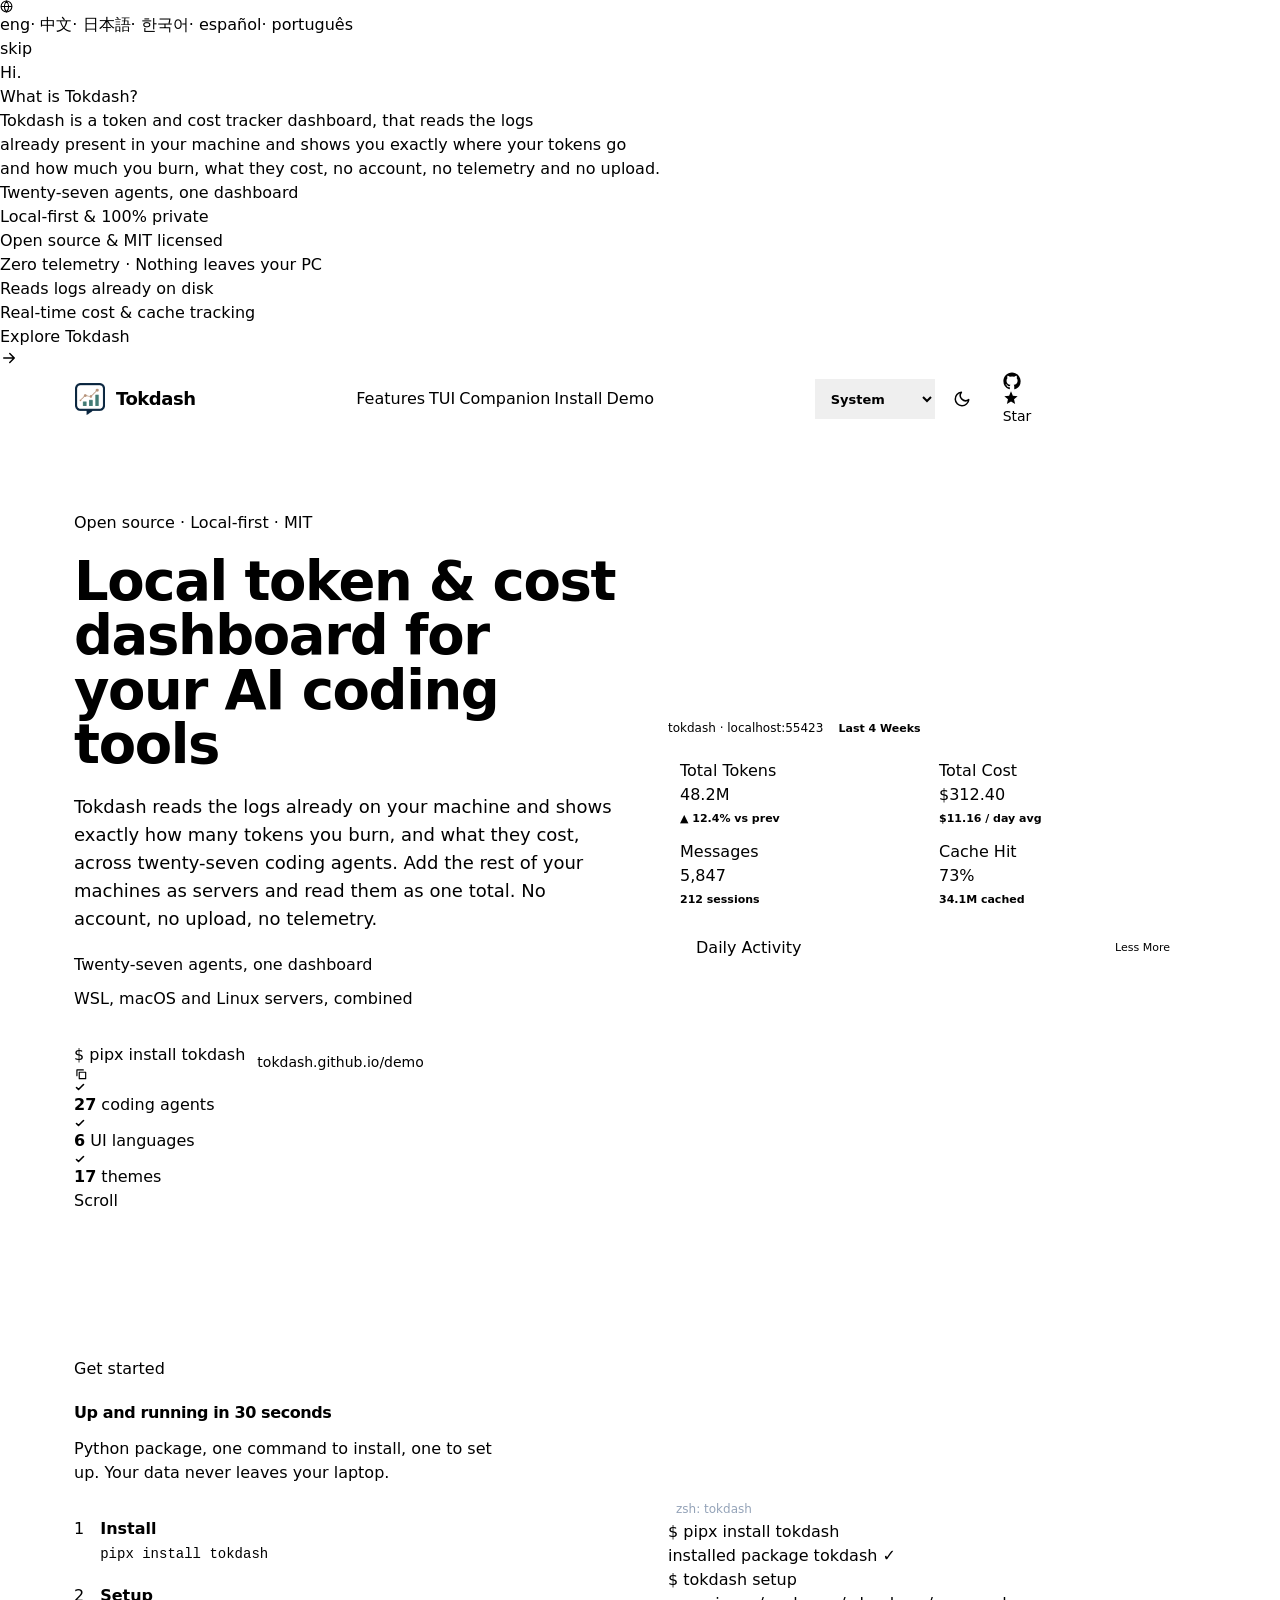
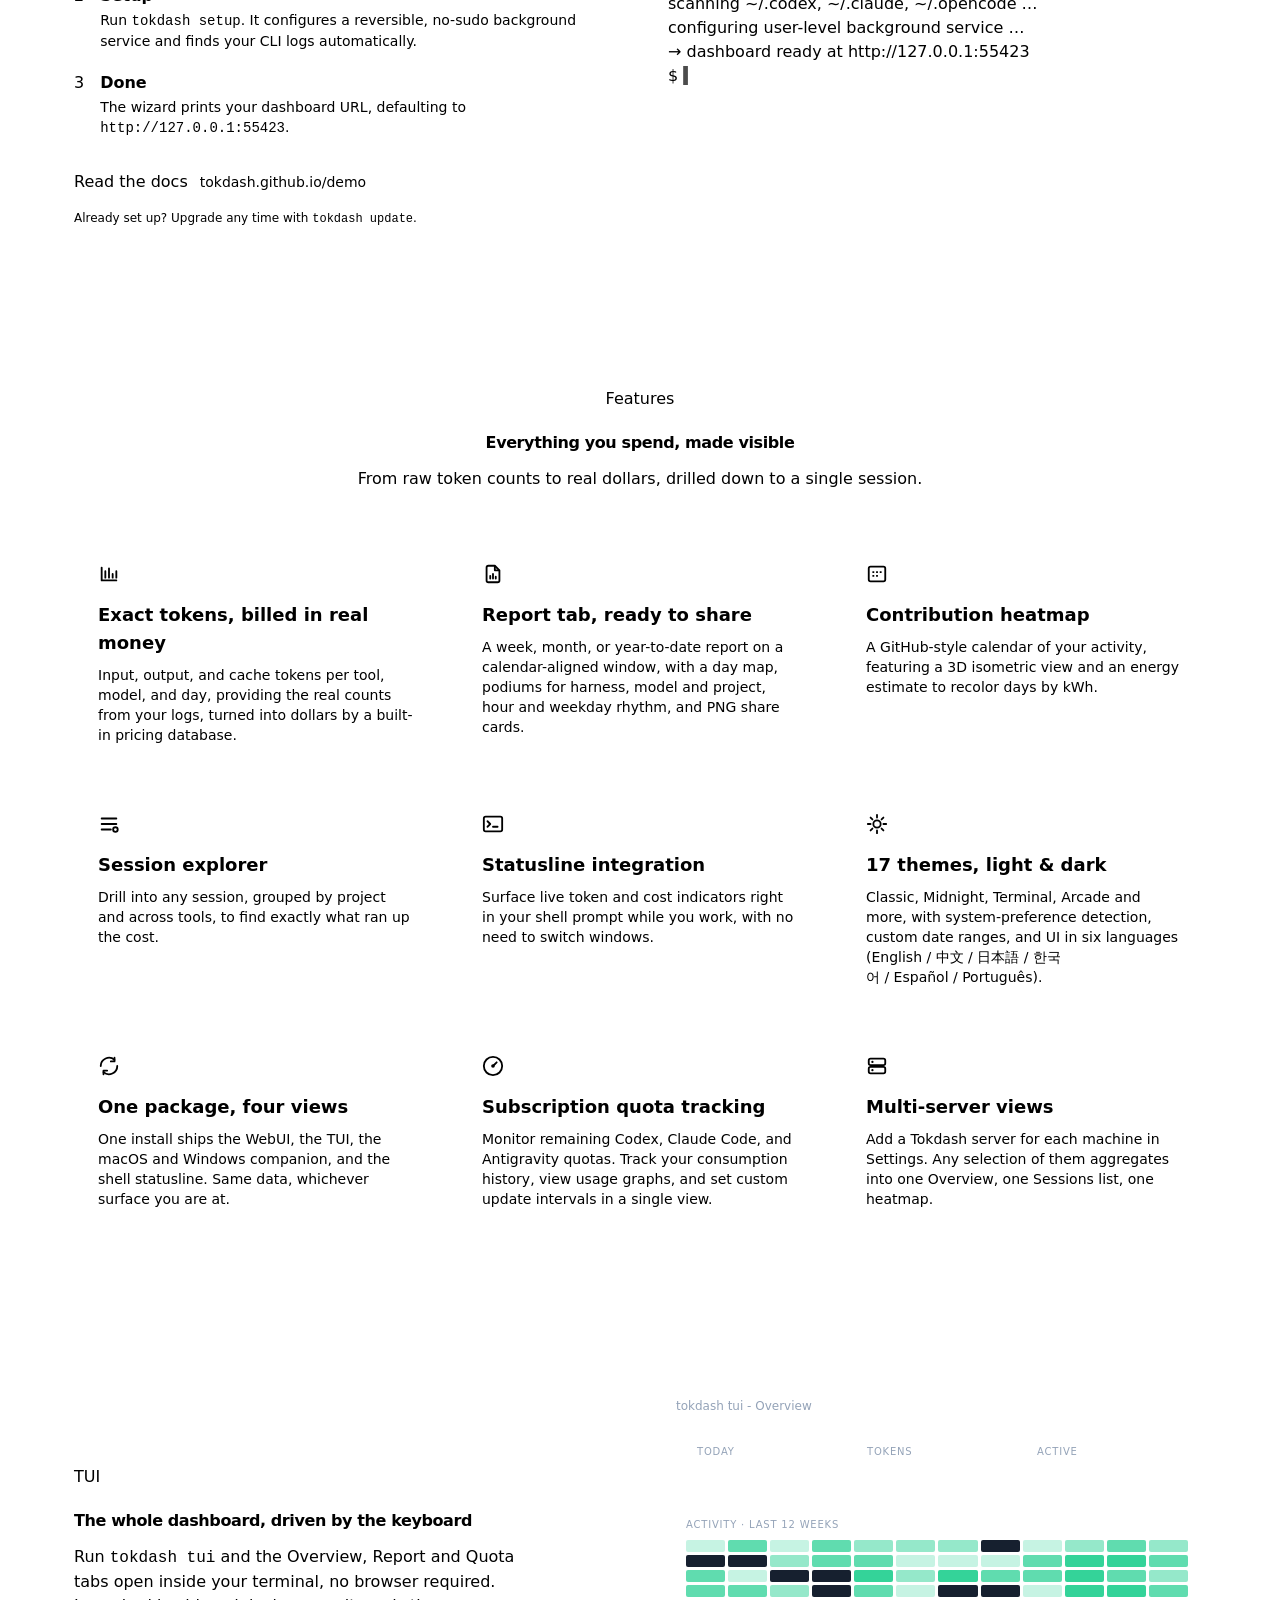
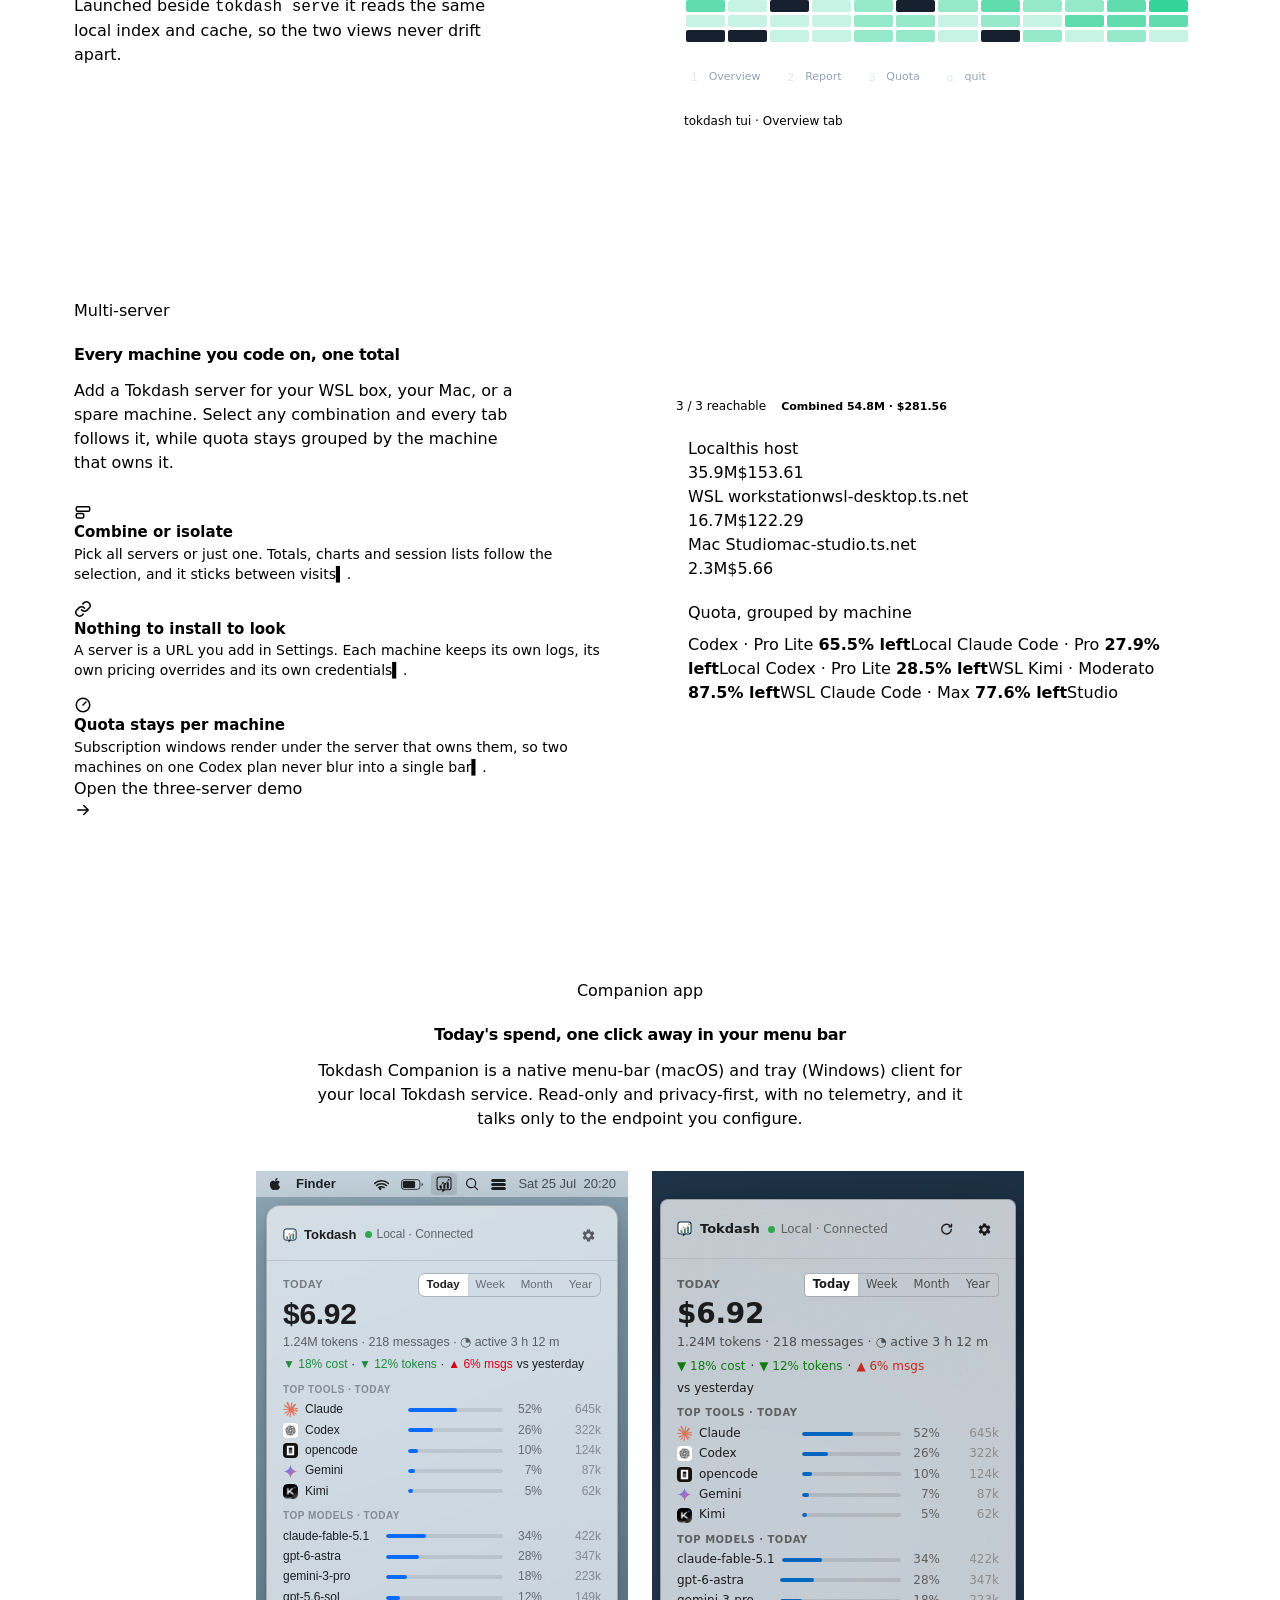
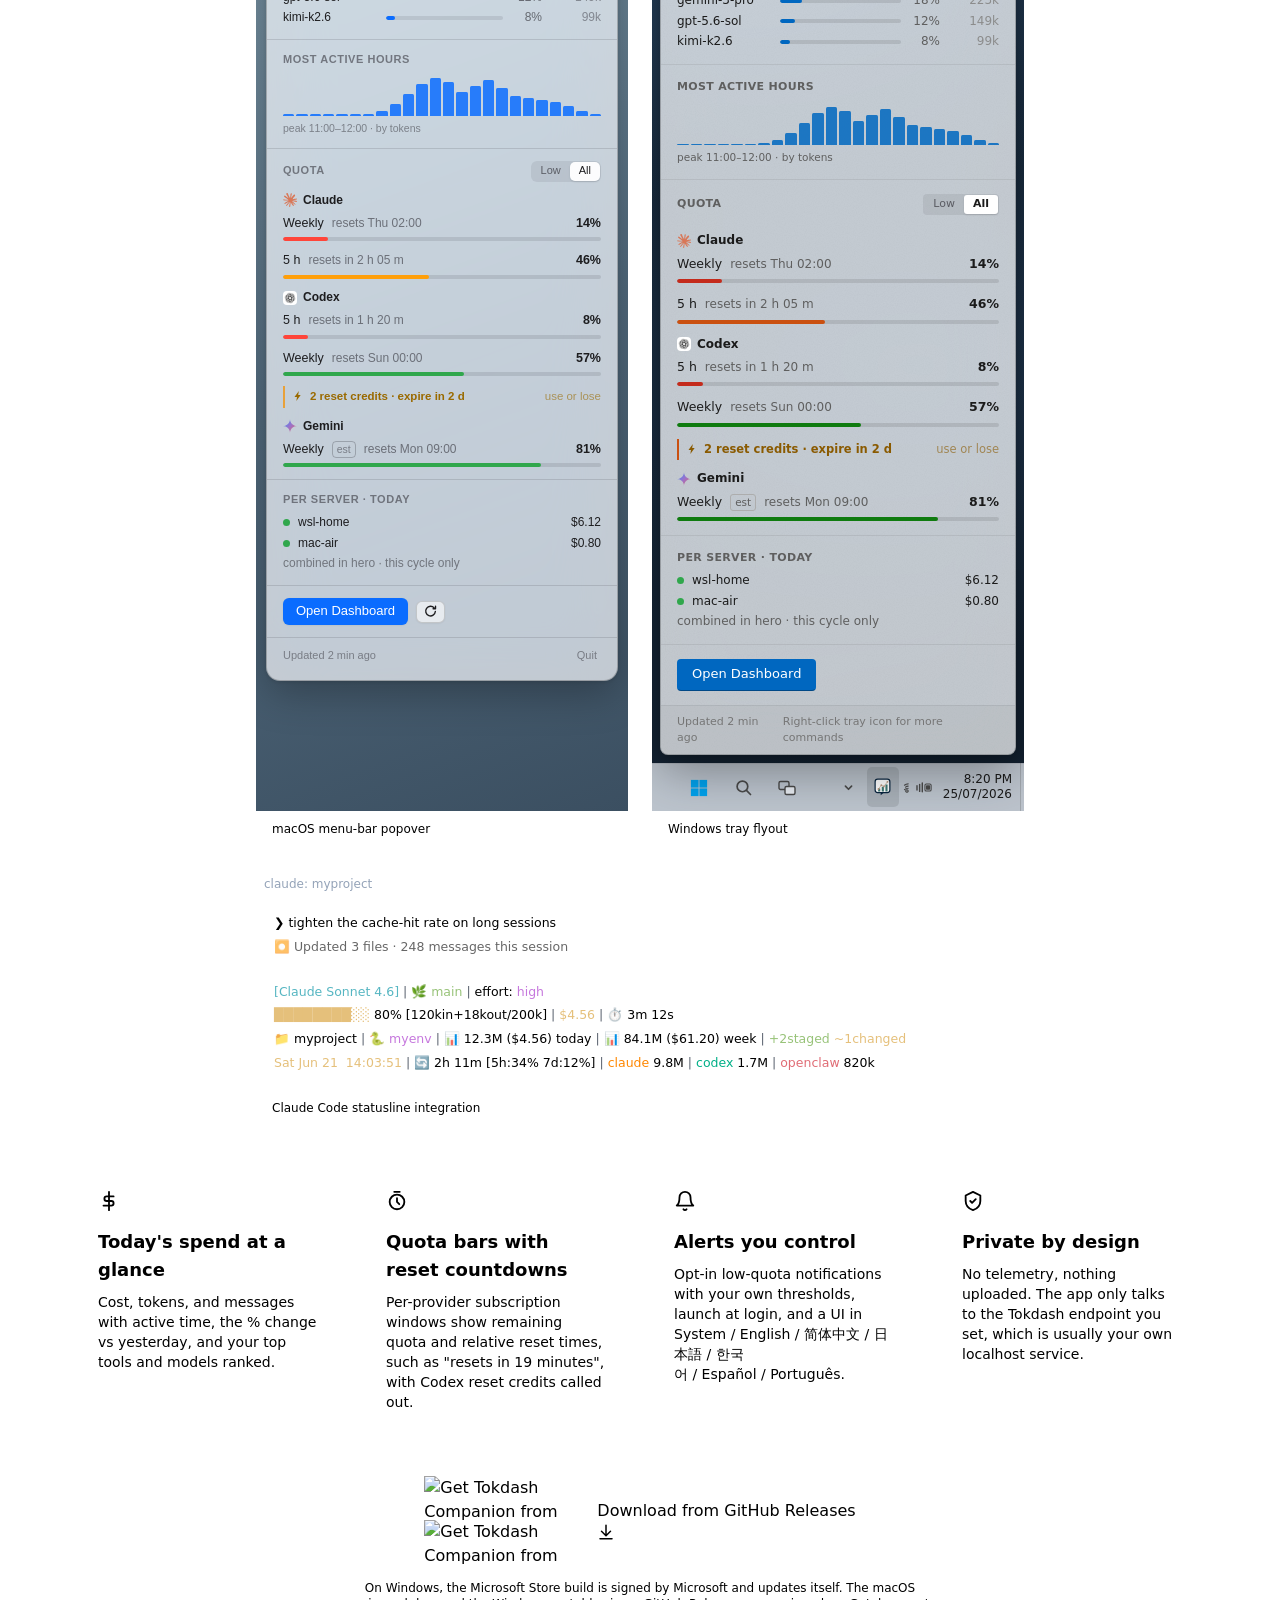
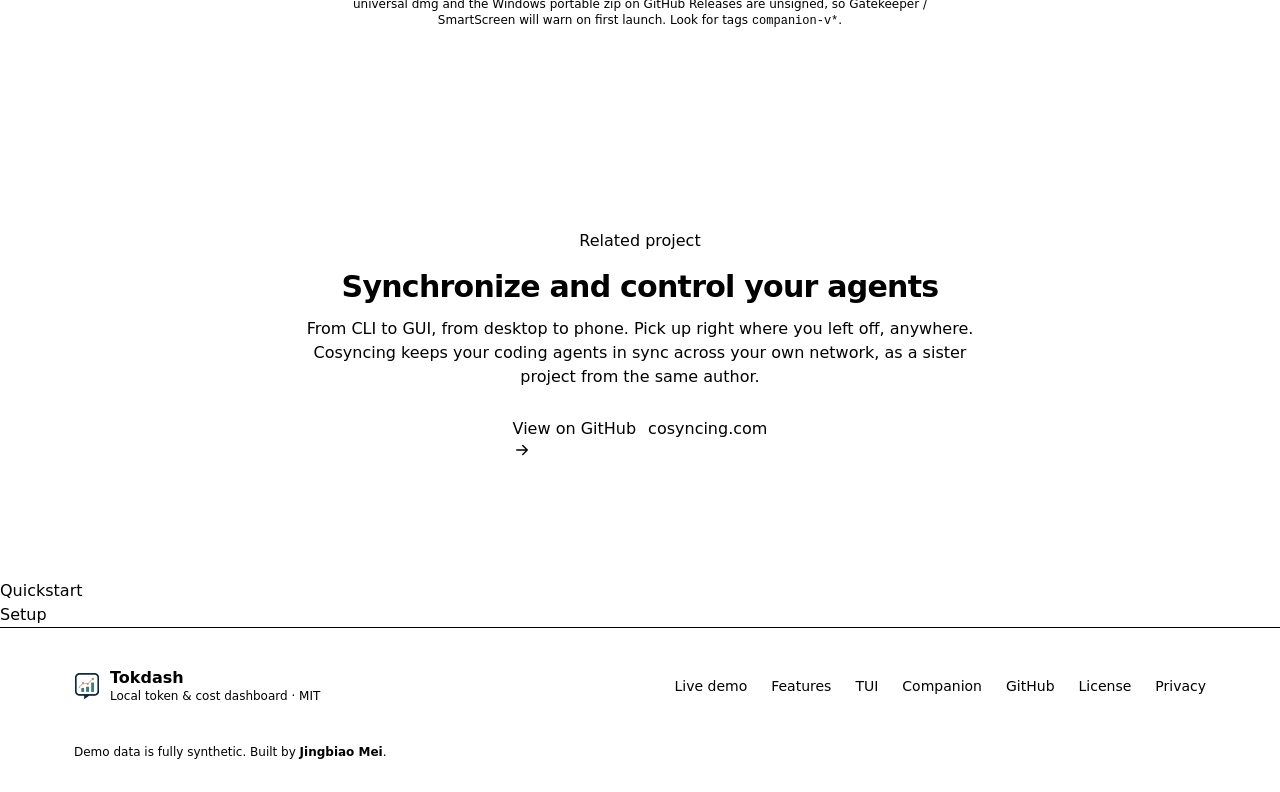
==== commit 6774234b: "Trim the landing page to what the product shows Cut the trust-card band, the supported-tools wall, t" ====
--- a/index.html
+++ b/index.html
@@ -243,9 +243,7 @@
 
       <nav class="hidden md:flex items-center gap-1" aria-label="Primary">
         <a href="#features" class="nav-link" data-i18n="nav.features">Features</a>
-        <a href="#tui" class="nav-link" data-i18n="nav.tui">Terminal</a>
-        <a href="#tools" class="nav-link" data-i18n="nav.tools">Tools</a>
-        <a href="#privacy" class="nav-link" data-i18n="nav.privacy">Privacy</a>
+        <a href="#tui" class="nav-link" data-i18n="nav.tui">TUI</a>
         <a href="#companion" class="nav-link" data-i18n="nav.companion">Companion</a>
         <a href="#install" class="nav-link" data-i18n="nav.install">Install</a>
         <a href="/demo/" class="nav-link" data-i18n="nav.demo">Demo</a>
@@ -320,10 +318,7 @@
                 </svg>
               </span>
             </button>
-            <a href="/demo/" class="btn btn-primary">
-              <span data-i18n="hero.cta_demo">View live demo</span>
-              <svg class="svg-drawable" width="18" height="18" viewBox="0 0 24 24" fill="none" aria-hidden="true"><path d="M5 12h14M13 6l6 6-6 6" stroke="currentColor" stroke-width="2" stroke-linecap="round" stroke-linejoin="round"/></svg>
-            </a>
+            <a href="/demo/" class="mono text-sm" style="color:var(--color-primary);">tokdash.github.io/demo</a>
           </div>
 
           <!-- Proof strip: only claims the product can actually back up. The
@@ -401,67 +396,65 @@
       </div>
     </section>
 
-    <!-- ============ TRUST / LOGOS ============ -->
-    <section id="privacy" class="max-w-[1180px] mx-auto px-4 sm:px-6 py-6">
-      <div class="surface surface-static p-6 sm:p-8">
-        <div class="grid sm:grid-cols-2 lg:grid-cols-4 gap-6">
-          <div class="reveal">
-            <div class="feature-icon mb-3"><svg width="22" height="22" viewBox="0 0 24 24" fill="none"><path d="M12 2 4 5v6c0 5 3.4 8.5 8 11 4.6-2.5 8-6 8-11V5l-8-3z" stroke="currentColor" stroke-width="2" stroke-linejoin="round"/><path d="m9 12 2 2 4-4" stroke="currentColor" stroke-width="2" stroke-linecap="round" stroke-linejoin="round"/></svg></div>
-            <h3 class="font-bold" data-i18n="trust.local.h">100% local</h3>
-            <p class="text-sm text-muted mt-1" data-i18n="trust.local.p">Reads logs already on your disk. Nothing is ever uploaded.</p>
-          </div>
-          <div class="reveal">
-            <div class="feature-icon mb-3"><svg width="22" height="22" viewBox="0 0 24 24" fill="none"><path d="M3 12a9 9 0 0 1 18 0M3 12a9 9 0 0 0 18 0" stroke="currentColor" stroke-width="2"/><path d="M3 12h18" stroke="currentColor" stroke-width="2"/><path d="M4 6l16 12" stroke="currentColor" stroke-width="2" stroke-linecap="round"/></svg></div>
-            <h3 class="font-bold" data-i18n="trust.telemetry.h">Zero telemetry</h3>
-            <p class="text-sm text-muted mt-1" data-i18n="trust.telemetry.p">No accounts, no tracking, no phone-home. Works fully offline.</p>
-          </div>
-          <div class="reveal">
-            <div class="feature-icon mb-3"><svg width="22" height="22" viewBox="0 0 24 24" fill="none"><path d="M16 18l6-6-6-6M8 6l-6 6 6 6" stroke="currentColor" stroke-width="2" stroke-linecap="round" stroke-linejoin="round"/></svg></div>
-            <h3 class="font-bold" data-i18n="trust.oss.h">Open source</h3>
-            <p class="text-sm text-muted mt-1" data-i18n="trust.oss.p">MIT licensed and auditable. Install in one command with pipx.</p>
-          </div>
-          <div class="reveal">
-            <div class="feature-icon mb-3"><svg width="22" height="22" viewBox="0 0 24 24" fill="none"><rect x="3" y="4" width="18" height="14" rx="2" stroke="currentColor" stroke-width="2"/><path d="M8 21h8M12 18v3" stroke="currentColor" stroke-width="2" stroke-linecap="round"/></svg></div>
-            <h3 class="font-bold" data-i18n="trust.pwa.h">Dashboard installs as a PWA</h3>
-            <p class="text-sm text-muted mt-1" data-i18n="trust.pwa.p">Pin the dashboard like a native app, light or dark, in 6 languages.</p>
-          </div>
-        </div>
-      </div>
-    </section>
-
-    <!-- ============ SUPPORTED TOOLS ============ -->
-    <section id="tools" class="band max-w-[1180px] mx-auto px-4 sm:px-6 py-14 lg:py-20">
-      <div class="text-center max-w-2xl mx-auto reveal">
-        <h2 class="sec-title font-extrabold tracking-tight" data-i18n="tools.h">One dashboard for every agent</h2>
-        <p class="text-muted mt-3" data-i18n="tools.sub">Tokdash unifies usage across twenty-seven AI coding tools, letting you switch agents without losing the bill.</p>
-      </div>
-
-      <div class="grid grid-cols-2 sm:grid-cols-3 gap-3 sm:gap-4 mt-10 max-w-3xl mx-auto reveal">
-        <a href="https://openai.com/codex/" target="_blank" rel="noopener" class="tool-pill"><img class="tool-logo" src="/static/icons/agents/codex.png" alt="Codex logo" loading="lazy" onerror="this.style.display='none'">Codex</a>
-        <a href="https://www.claude.com/product/claude-code" target="_blank" rel="noopener" class="tool-pill"><img class="tool-logo" src="/static/icons/agents/claude.svg" alt="Claude Code logo" loading="lazy" onerror="this.style.display='none'">Claude Code</a>
-        <a href="https://opencode.ai/" target="_blank" rel="noopener" class="tool-pill"><img class="tool-logo" src="/static/icons/agents/opencode.png" alt="OpenCode logo" loading="lazy" onerror="this.style.display='none'">OpenCode</a>
-        <a href="https://github.com/google-gemini/gemini-cli" target="_blank" rel="noopener" class="tool-pill"><img class="tool-logo" src="/static/icons/agents/gemini.svg" alt="Gemini CLI logo" loading="lazy" onerror="this.style.display='none'">Gemini CLI</a>
-        <a href="https://antigravity.google/" target="_blank" rel="noopener" class="tool-pill"><img class="tool-logo" src="/static/icons/agents/antigravity.png" alt="Antigravity logo" loading="lazy" onerror="this.style.display='none'">Antigravity</a>
-        <a href="https://openclaw.ai/" target="_blank" rel="noopener" class="tool-pill"><img class="tool-logo" src="/static/icons/agents/openclaw.png" alt="OpenClaw logo" loading="lazy" onerror="this.style.display='none'">OpenClaw</a>
-        <a href="https://github.com/MoonshotAI/kimi-cli" target="_blank" rel="noopener" class="tool-pill"><img class="tool-logo" src="/static/icons/agents/kimi.png" alt="Kimi CLI logo" loading="lazy" onerror="this.style.display='none'">Kimi CLI</a>
-        <a href="https://mimo.xiaomi.com/coder" target="_blank" rel="noopener" class="tool-pill" title="MiMo Code"><img class="tool-logo is-wordmark" src="/static/icons/agents/mimo.svg" alt="Xiaomi MiMo Code" loading="lazy" onerror="this.style.display='none'"></a>
-        <a href="https://grok.com/build" target="_blank" rel="noopener" class="tool-pill"><img class="tool-logo" src="/static/icons/agents/grok.png" alt="Grok Build logo" loading="lazy" onerror="this.style.display='none'">Grok Build</a>
-        <a href="https://pi.dev/" target="_blank" rel="noopener" class="tool-pill"><img class="tool-logo" src="/static/icons/agents/pi.png" alt="Pi logo" loading="lazy" onerror="this.style.display='none'">Pi</a>
-        <a href="https://github.com/features/copilot" target="_blank" rel="noopener" class="tool-pill"><img class="tool-logo" src="/static/icons/agents/copilot.svg" alt="GitHub Copilot CLI logo" loading="lazy" onerror="this.style.display='none'">Copilot CLI</a>
-        <a href="https://hermes-agent.nousresearch.com/" target="_blank" rel="noopener" class="tool-pill"><img class="tool-logo" src="/static/icons/agents/hermes.png" alt="Hermes logo" loading="lazy" onerror="this.style.display='none'">Hermes</a>
-        <a href="https://github.com/deepseek-ai/deepseek-harness" target="_blank" rel="noopener" class="tool-pill"><img class="tool-logo" src="/static/icons/agents/dsh.svg" alt="DeepSeek Harness logo" loading="lazy" onerror="this.style.display='none'">DeepSeek Harness</a>
-        <a href="https://reasonix.io/" target="_blank" rel="noopener" class="tool-pill"><img class="tool-logo" src="/static/icons/agents/reasonix.svg" alt="Reasonix logo" loading="lazy" onerror="this.style.display='none'">Reasonix</a>
-        <a href="https://zcode.z.ai/" target="_blank" rel="noopener" class="tool-pill"><img class="tool-logo" src="/static/icons/agents/zcode.png" alt="ZCode logo" loading="lazy" onerror="this.style.display='none'">ZCode</a>
-        <a href="https://www.workbuddy.ai/" target="_blank" rel="noopener" class="tool-pill"><img class="tool-logo" src="/static/icons/agents/workbuddy.png" alt="WorkBuddy logo" loading="lazy" onerror="this.style.display='none'">WorkBuddy</a>
-        <a href="https://qoder.com/" target="_blank" rel="noopener" class="tool-pill"><img class="tool-logo" src="/static/icons/agents/qoder.png" alt="Qoder IDE logo" loading="lazy" onerror="this.style.display='none'">Qoder IDE</a>
-        <a href="https://qoder.com/" target="_blank" rel="noopener" class="tool-pill"><img class="tool-logo" src="/static/icons/agents/qoder.png" alt="Qoder CLI logo" loading="lazy" onerror="this.style.display='none'">Qoder CLI</a>
-        <a href="https://omp.sh/" target="_blank" rel="noopener" class="tool-pill"><img class="tool-logo" src="/static/icons/agents/omp.png" alt="omp logo" loading="lazy" onerror="this.style.display='none'">omp</a>
-        <a href="https://kilocode.ai/" target="_blank" rel="noopener" class="tool-pill"><img class="tool-logo" src="/static/icons/agents/kilocode.png" alt="Kilo Code logo" loading="lazy" onerror="this.style.display='none'">Kilo Code</a>
-        <a href="https://cline.bot/" target="_blank" rel="noopener" class="tool-pill"><img class="tool-logo" src="/static/icons/agents/cline.png" alt="Cline logo" loading="lazy" onerror="this.style.display='none'">Cline</a>
-        <a href="https://zed.dev/" target="_blank" rel="noopener" class="tool-pill"><img class="tool-logo" src="/static/icons/agents/zed.svg" alt="Zed logo" loading="lazy" onerror="this.style.display='none'">Zed</a>
-        <a href="https://github.com/QwenLM/qwen-code" target="_blank" rel="noopener" class="tool-pill"><img class="tool-logo" src="/static/icons/agents/qwen_code.svg" alt="Qwen Code logo" loading="lazy" onerror="this.style.display='none'">Qwen Code</a>
-        <a href="https://charm.land/crush" target="_blank" rel="noopener" class="tool-pill"><img class="tool-logo" src="/static/icons/agents/crush.png" alt="Crush logo" loading="lazy" onerror="this.style.display='none'">Crush</a>
-        <a href="https://dev.meta.ai/docs/muse-code" target="_blank" rel="noopener" class="tool-pill"><img class="tool-logo" src="/static/icons/agents/muse.svg" alt="Muse Code logo" loading="lazy" onerror="this.style.display='none'">Muse Code</a>
+    <!-- ============ GET STARTED / SETUP ============ -->
+    <span id="start" style="position:relative;top:-88px;display:block;" aria-hidden="true"></span>
+    <section id="install" data-section="setup" class="max-w-[1180px] mx-auto px-4 sm:px-6 py-14 lg:py-20">
+      <div class="grid lg:grid-cols-2 gap-10 lg:gap-14 items-center">
+        <div class="reveal">
+          <span class="chip" data-i18n="start.eyebrow"><span class="dot"></span> Get started</span>
+          <h2 class="sec-title font-extrabold tracking-tight mt-5" data-i18n="start.h">Up and running in 30 seconds</h2>
+          <p class="text-muted mt-3 max-w-md" data-i18n="start.sub">Python package, one command to install, one to set up. Your data never leaves your laptop.</p>
+
+          <ol class="mt-8 space-y-5">
+            <li class="flex gap-4">
+              <span class="step-num">1</span>
+              <div>
+                <h3 class="font-bold" data-i18n="start.1.h">Install</h3>
+                <p class="text-sm text-muted mt-0.5" data-i18n="start.1.p"><code class="mono" style="color:var(--color-primary);">pipx install tokdash</code></p>
+              </div>
+            </li>
+            <li class="flex gap-4">
+              <span class="step-num">2</span>
+              <div>
+                <h3 class="font-bold" data-i18n="start.2.h">Setup</h3>
+                <p class="text-sm text-muted mt-0.5" data-i18n="start.2.p">Run <code class="mono" style="color:var(--color-primary);">tokdash setup</code>. It configures a reversible, no-sudo background service and finds your CLI logs automatically.</p>
+              </div>
+            </li>
+            <li class="flex gap-4">
+              <span class="step-num">3</span>
+              <div>
+                <h3 class="font-bold" data-i18n="start.3.h">Done</h3>
+                <p class="text-sm text-muted mt-0.5" data-i18n="start.3.p">The wizard prints your dashboard URL, defaulting to <code class="mono" style="color:var(--color-primary);">http://127.0.0.1:55423</code>.</p>
+              </div>
+            </li>
+          </ol>
+
+          <div class="flex flex-wrap items-center gap-3 mt-8">
+            <a href="https://github.com/JingbiaoMei/Tokdash" target="_blank" rel="noopener" class="btn btn-ghost" data-i18n="start.cta_docs">Read the docs</a>
+            <a href="/demo/" class="mono text-sm" style="color:var(--color-primary);">tokdash.github.io/demo</a>
+          </div>
+
+          <p class="text-xs text-muted mt-4" data-i18n="start.upgrade">Already set up? Upgrade any time with <code class="mono" style="color:var(--color-primary);">tokdash update</code>.</p>
+        </div>
+
+        <!-- Terminal -->
+        <div class="reveal terminal">
+          <div class="terminal-bar">
+            <span class="dot-r" style="background:#F87171;"></span>
+            <span class="dot-r" style="background:#FBBF24;"></span>
+            <span class="dot-r" style="background:#34D399;"></span>
+            <span class="mono text-xs ml-2" style="color:#94A3B8;">zsh: tokdash</span>
+          </div>
+          <div class="terminal-body">
+            <div><span class="p">$</span> <span class="c">pipx install tokdash</span></div>
+            <div class="o">installed package tokdash ✓</div>
+            <div><span class="p">$</span> <span class="c">tokdash setup</span></div>
+            <div class="o">scanning ~/.codex, ~/.claude, ~/.opencode …</div>
+            <div class="o">configuring user-level background service …</div>
+            <div class="ok">→ dashboard ready at http://127.0.0.1:55423</div>
+            <div><span class="p">$</span> <span class="c" style="opacity:.7;">▍</span></div>
+          </div>
+        </div>
       </div>
     </section>
 
@@ -515,8 +508,8 @@
         <!-- 7 -->
         <div class="surface p-6 reveal">
           <div class="feature-icon mb-4"><svg width="22" height="22" viewBox="0 0 24 24" fill="none"><path d="M3 12a9 9 0 0 1 15-6.7M21 12a9 9 0 0 1-15 6.7" stroke="currentColor" stroke-width="2" stroke-linecap="round"/><path d="M18 3v4h-4M6 21v-4h4" stroke="currentColor" stroke-width="2" stroke-linecap="round" stroke-linejoin="round"/></svg></div>
-          <h3 class="text-lg font-bold" data-i18n="feat.7.h">Managed background service</h3>
-          <p class="text-sm text-muted mt-2" data-i18n="feat.7.p"><code class="mono" style="color:var(--color-primary);">tokdash setup</code> configures a reversible, no-sudo systemd/launchd service in one step, while <code class="mono" style="color:var(--color-primary);">doctor</code>, <code class="mono" style="color:var(--color-primary);">update</code>, and <code class="mono" style="color:var(--color-primary);">uninstall</code> keep it healthy and fully removable.</p>
+          <h3 class="text-lg font-bold" data-i18n="feat.7.h">One package, four views</h3>
+          <p class="text-sm text-muted mt-2" data-i18n="feat.7.p">One install ships the WebUI, the TUI, the macOS and Windows companion, and the shell statusline. Same data, whichever surface you are at.</p>
         </div>
         <!-- 8 -->
         <div class="surface p-6 reveal">
@@ -535,12 +528,12 @@
 
     <div class="max-w-[1180px] mx-auto px-4 sm:px-6"><div class="divider-grad"></div></div>
 
-    <!-- ============ TERMINAL ============ -->
+    <!-- ============ TUI ============ -->
     <section id="tui" class="max-w-[1180px] mx-auto px-4 sm:px-6 py-14 lg:py-20">
       <div class="grid lg:grid-cols-2 gap-10 lg:gap-14 items-center">
         <!-- Copy -->
         <div class="reveal">
-          <span class="chip" data-i18n="tui.eyebrow"><span class="dot"></span> Terminal</span>
+          <span class="chip" data-i18n="tui.eyebrow"><span class="dot"></span> TUI</span>
           <h2 class="sec-title font-extrabold tracking-tight mt-5" data-i18n="tui.h">The whole dashboard, driven by the keyboard</h2>
           <p class="text-muted mt-3 max-w-md" data-i18n="tui.sub">Run <code class="mono" style="color:var(--color-primary);">tokdash tui</code> and the Overview, Report and Quota tabs open inside your terminal, no browser required. Launched beside <code class="mono" style="color:var(--color-primary);">tokdash serve</code> it reads the same local index and cache, so the two views never drift apart.</p>
         </div>
@@ -604,10 +597,6 @@
               <span class="opt-ic"><svg width="18" height="18" viewBox="0 0 24 24" fill="none"><circle cx="12" cy="12" r="9" stroke="currentColor" stroke-width="2"/><path d="M12 12 16 8" stroke="currentColor" stroke-width="2" stroke-linecap="round"/></svg></span>
               <div><h3 class="font-bold text-[15px]" data-i18n="srv.3.h">Quota stays per machine</h3><p class="text-sm text-muted" data-i18n="srv.3.p">Subscription windows render under the server that owns them, so two machines on one Codex plan never blur into a single bar.</p></div>
             </li>
-            <li class="opt-li">
-              <span class="opt-ic"><svg width="18" height="18" viewBox="0 0 24 24" fill="none"><path d="M12 3 3 7v6c0 4.4 3.6 8 9 8s9-3.6 9-8V7l-9-4z" stroke="currentColor" stroke-width="2" stroke-linejoin="round"/><path d="M12 9v4" stroke="currentColor" stroke-width="2" stroke-linecap="round"/><path d="M12 16h.01" stroke="currentColor" stroke-width="2.5" stroke-linecap="round"/></svg></span>
-              <div><h3 class="font-bold text-[15px]" data-i18n="srv.4.h">A dead server says so</h3><p class="text-sm text-muted" data-i18n="srv.4.p">An unreachable server is flagged, and the combined total keeps the last good read instead of pretending to be fresh.</p></div>
-            </li>
           </ul>
 
           <a href="/demo/" class="btn btn-primary mt-8">
@@ -656,86 +645,6 @@
     </section>
 
     <div class="max-w-[1180px] mx-auto px-4 sm:px-6"><div class="divider-grad"></div></div>
-
-    <!-- ============ COST OPTIMIZATION ============ -->
-    <section id="optimize" class="max-w-[1180px] mx-auto px-4 sm:px-6 py-14 lg:py-20">
-      <div class="grid lg:grid-cols-2 gap-10 lg:gap-14 items-center">
-        <!-- Copy -->
-        <div class="reveal">
-          <span class="chip" data-i18n="opt.eyebrow"><span class="dot"></span> Cost optimization</span>
-          <h2 class="sec-title font-extrabold tracking-tight mt-5" data-i18n="opt.h">See where every dollar goes</h2>
-          <p class="text-muted mt-3 max-w-md" data-i18n="opt.sub">Tokdash breaks spend down to the session, model, and project, so you can find waste and cut it, not just watch the number climb.</p>
-
-          <ul class="mt-7 space-y-4">
-            <li class="opt-li">
-              <span class="opt-ic"><svg width="18" height="18" viewBox="0 0 24 24" fill="none"><path d="M4 19V5M4 19h16M8 16V9M12 16V6M16 16v-4M20 16v-7" stroke="currentColor" stroke-width="2" stroke-linecap="round"/></svg></span>
-              <div><h3 class="font-bold text-[15px]" data-i18n="opt.1.h">Cost by model, agent &amp; project</h3><p class="text-sm text-muted" data-i18n="opt.1.p">Rank exactly what's running up the bill across every tool.</p></div>
-            </li>
-            <li class="opt-li">
-              <span class="opt-ic"><svg width="18" height="18" viewBox="0 0 24 24" fill="none"><path d="M21 12a9 9 0 1 1-6.2-8.56" stroke="currentColor" stroke-width="2" stroke-linecap="round"/><path d="M21 4v5h-5" stroke="currentColor" stroke-width="2" stroke-linecap="round" stroke-linejoin="round"/></svg></span>
-              <div><h3 class="font-bold text-[15px]" data-i18n="opt.2.h">Spot low cache-hit sessions</h3><p class="text-sm text-muted" data-i18n="opt.2.p">A low hit rate means you're re-paying full price for context you could reuse.</p></div>
-            </li>
-            <li class="opt-li">
-              <span class="opt-ic"><svg width="18" height="18" viewBox="0 0 24 24" fill="none"><path d="M4 6h16M4 12h10M4 18h6" stroke="currentColor" stroke-width="2" stroke-linecap="round"/><circle cx="19" cy="15" r="3" stroke="currentColor" stroke-width="2"/><path d="m21.4 17.4 1.6 1.6" stroke="currentColor" stroke-width="2" stroke-linecap="round"/></svg></span>
-              <div><h3 class="font-bold text-[15px]" data-i18n="opt.3.h">Follow a session down to the turn</h3><p class="text-sm text-muted" data-i18n="opt.3.p">Turn trends, cache reads, and estimated agent time per session, rather than one blurred daily total.</p></div>
-            </li>
-            <li class="opt-li">
-              <span class="opt-ic"><svg width="18" height="18" viewBox="0 0 24 24" fill="none"><path d="M16 3h5v5M21 3l-7 7M8 21H3v-5M3 21l7-7" stroke="currentColor" stroke-width="2" stroke-linecap="round" stroke-linejoin="round"/></svg></span>
-              <div><h3 class="font-bold text-[15px]" data-i18n="opt.4.h">Compare machines side by side</h3><p class="text-sm text-muted" data-i18n="opt.4.p">Tokens, cost and cache-hit rate per Tokdash server, with the combined column beside them.</p></div>
-            </li>
-          </ul>
-
-          <a href="/demo/" class="btn btn-primary mt-8">
-            <span data-i18n="opt.cta">Explore it in the live demo</span>
-            <svg width="18" height="18" viewBox="0 0 24 24" fill="none" aria-hidden="true"><path d="M5 12h14M13 6l6 6-6 6" stroke="currentColor" stroke-width="2" stroke-linecap="round" stroke-linejoin="round"/></svg>
-          </a>
-        </div>
-
-        <!-- Cost-insights card -->
-        <div class="reveal preview-wrap">
-          <div class="surface surface-static overflow-hidden" aria-hidden="true">
-            <div class="preview-topbar">
-              <span class="dot-r" style="background:#F87171;"></span>
-              <span class="dot-r" style="background:#FBBF24;"></span>
-              <span class="dot-r" style="background:#34D399;"></span>
-              <span class="mono text-xs text-muted ml-2">cost insights · last 30 days</span>
-              <span class="ml-auto text-[11px] font-bold px-2.5 py-1 rounded-md" style="background:color-mix(in srgb, var(--color-cost) 14%, transparent); color:var(--color-cost);">$315.30</span>
-            </div>
-            <div class="p-4 sm:p-5">
-              <div class="kpi-label mb-3" data-i18n="opt.card.drivers">Top cost drivers</div>
-              <div class="space-y-3.5">
-                <div>
-                  <div class="flex justify-between items-baseline text-sm mb-1.5"><span class="mono">claude-opus-4.8</span><span class="font-bold" style="color:var(--color-cost);">$182.40</span></div>
-                  <div class="bar"><div class="bar-fill" style="width:100%;"></div></div>
-                </div>
-                <div>
-                  <div class="flex justify-between items-baseline text-sm mb-1.5"><span class="mono">claude-sonnet-4.6</span><span class="font-bold" style="color:var(--color-cost);">$73.10</span></div>
-                  <div class="bar"><div class="bar-fill" style="width:40%;"></div></div>
-                </div>
-                <div>
-                  <div class="flex justify-between items-baseline text-sm mb-1.5"><span class="mono">gpt-5.2-codex</span><span class="font-bold" style="color:var(--color-cost);">$41.20</span></div>
-                  <div class="bar"><div class="bar-fill" style="width:23%;"></div></div>
-                </div>
-                <div>
-                  <div class="flex justify-between items-baseline text-sm mb-1.5"><span class="mono">gemini-3-pro</span><span class="font-bold" style="color:var(--color-cost);">$18.60</span></div>
-                  <div class="bar"><div class="bar-fill" style="width:10%;"></div></div>
-                </div>
-              </div>
-
-              <div class="readout-box mt-5">
-                <div class="flex items-start gap-2.5">
-                  <span class="mt-0.5" style="color:var(--color-cost);" aria-hidden="true"><svg width="18" height="18" viewBox="0 0 24 24" fill="none"><path d="M21 12a9 9 0 1 1-6.2-8.56" stroke="currentColor" stroke-width="2" stroke-linecap="round"/><path d="M21 4v5h-5" stroke="currentColor" stroke-width="2" stroke-linecap="round" stroke-linejoin="round"/></svg></span>
-                  <div>
-                    <div class="text-sm font-bold" data-i18n="opt.card.readout.h">Cache hit 67.4%</div>
-                    <div class="text-xs text-muted mt-0.5" data-i18n="opt.card.readout.p">Two thirds of prompt input came from cache; the rest was paid at full price. Hit % is a sortable Sessions column.</div>
-                  </div>
-                </div>
-              </div>
-            </div>
-          </div>
-        </div>
-      </div>
-    </section>
 
     <!-- ============ COMPANION APP ============ -->
     <section id="companion" class="band max-w-[1180px] mx-auto px-4 sm:px-6 py-14 lg:py-20">
@@ -1123,94 +1032,6 @@
       <p class="text-xs text-muted text-center mt-4 max-w-xl mx-auto" data-i18n="comp.caveat">On Windows, the Microsoft Store build is signed by Microsoft and updates itself. The macOS universal dmg and the Windows portable zip on GitHub Releases are unsigned, so Gatekeeper / SmartScreen will warn on first launch. Look for tags <code class="mono">companion-v*</code>.</p>
     </section>
 
-    <!-- ============ GET STARTED / SETUP ============ -->
-    <span id="start" style="position:relative;top:-88px;display:block;" aria-hidden="true"></span>
-    <section id="install" data-section="setup" class="max-w-[1180px] mx-auto px-4 sm:px-6 py-14 lg:py-20">
-      <div class="grid lg:grid-cols-2 gap-10 lg:gap-14 items-center">
-        <div class="reveal">
-          <span class="chip" data-i18n="start.eyebrow"><span class="dot"></span> Get started</span>
-          <h2 class="sec-title font-extrabold tracking-tight mt-5" data-i18n="start.h">Up and running in 30 seconds</h2>
-          <p class="text-muted mt-3 max-w-md" data-i18n="start.sub">Python package, one command to install, one to set up. Your data never leaves your laptop.</p>
-
-          <ol class="mt-8 space-y-5">
-            <li class="flex gap-4">
-              <span class="step-num">1</span>
-              <div>
-                <h3 class="font-bold" data-i18n="start.1.h">Install</h3>
-                <p class="text-sm text-muted mt-0.5" data-i18n="start.1.p"><code class="mono" style="color:var(--color-primary);">pipx install tokdash</code></p>
-              </div>
-            </li>
-            <li class="flex gap-4">
-              <span class="step-num">2</span>
-              <div>
-                <h3 class="font-bold" data-i18n="start.2.h">Setup</h3>
-                <p class="text-sm text-muted mt-0.5" data-i18n="start.2.p">Run <code class="mono" style="color:var(--color-primary);">tokdash setup</code>. It configures a reversible, no-sudo background service and finds your CLI logs automatically.</p>
-              </div>
-            </li>
-            <li class="flex gap-4">
-              <span class="step-num">3</span>
-              <div>
-                <h3 class="font-bold" data-i18n="start.3.h">Done</h3>
-                <p class="text-sm text-muted mt-0.5" data-i18n="start.3.p">The wizard prints your dashboard URL, defaulting to <code class="mono" style="color:var(--color-primary);">http://127.0.0.1:55423</code>.</p>
-              </div>
-            </li>
-          </ol>
-
-          <div class="flex flex-wrap gap-3 mt-8">
-            <a href="/demo/" class="btn btn-primary">
-              <span data-i18n="start.cta_try">Try it now with no install</span>
-              <svg width="18" height="18" viewBox="0 0 24 24" fill="none" aria-hidden="true"><path d="M5 12h14M13 6l6 6-6 6" stroke="currentColor" stroke-width="2" stroke-linecap="round" stroke-linejoin="round"/></svg>
-            </a>
-            <a href="https://github.com/JingbiaoMei/Tokdash" target="_blank" rel="noopener" class="btn btn-ghost" data-i18n="start.cta_docs">Read the docs</a>
-          </div>
-
-          <p class="text-xs text-muted mt-4" data-i18n="start.upgrade">Already set up? Upgrade any time with <code class="mono" style="color:var(--color-primary);">tokdash update</code>.</p>
-        </div>
-
-        <!-- Terminal -->
-        <div class="reveal terminal">
-          <div class="terminal-bar">
-            <span class="dot-r" style="background:#F87171;"></span>
-            <span class="dot-r" style="background:#FBBF24;"></span>
-            <span class="dot-r" style="background:#34D399;"></span>
-            <span class="mono text-xs ml-2" style="color:#94A3B8;">zsh: tokdash</span>
-          </div>
-          <div class="terminal-body">
-            <div><span class="p">$</span> <span class="c">pipx install tokdash</span></div>
-            <div class="o">installed package tokdash ✓</div>
-            <div><span class="p">$</span> <span class="c">tokdash setup</span></div>
-            <div class="o">scanning ~/.codex, ~/.claude, ~/.opencode …</div>
-            <div class="o">configuring user-level background service …</div>
-            <div class="ok">→ dashboard ready at http://127.0.0.1:55423</div>
-            <div><span class="p">$</span> <span class="c" style="opacity:.7;">▍</span></div>
-          </div>
-        </div>
-      </div>
-    </section>
-
-    <!-- ============ CTA BAND ============ -->
-    <section class="max-w-[1180px] mx-auto px-4 sm:px-6 pb-20">
-      <div class="surface surface-static reveal overflow-hidden text-center px-6 py-12 sm:py-16"
-           style="background: linear-gradient(135deg, color-mix(in srgb, var(--color-primary) 16%, var(--color-bg)), color-mix(in srgb, var(--color-cta) 12%, var(--color-bg)));">
-        <h2 class="sec-title font-extrabold tracking-tight" data-i18n="cta.h">See it before you install</h2>
-        <p class="text-muted mt-3 max-w-xl mx-auto" data-i18n="cta.sub">The live demo runs the real dashboard on synthetic data, letting you explore every tab, theme, and chart right in your browser.</p>
-        <div class="flex flex-wrap justify-center gap-3 mt-8">
-          <a href="/demo/" class="btn btn-primary">
-            <span data-i18n="cta.open">Open the live demo</span>
-            <svg class="svg-drawable" width="18" height="18" viewBox="0 0 24 24" fill="none" aria-hidden="true"><path d="M5 12h14M13 6l6 6-6 6" stroke="currentColor" stroke-width="2" stroke-linecap="round" stroke-linejoin="round"/></svg>
-          </a>
-          <button class="cmd" data-cmd="pipx install tokdash" aria-label="Copy: pipx install tokdash">
-            <span><span class="prompt">$</span>&nbsp;pipx install tokdash</span>
-            <span class="copy-ic" aria-hidden="true">
-              <svg class="copy-glyph" width="14" height="14" viewBox="0 0 24 24" fill="none" style="overflow:visible;">
-                <path class="copy-back" d="M 5 15 L 5 5 L 16 5" stroke="currentColor" stroke-width="2" stroke-linecap="round" stroke-linejoin="round"/>
-                <path class="copy-front" d="M 9 9 L 20 9 L 20 20 L 9 20 L 9 9" stroke="currentColor" stroke-width="2" stroke-linecap="round" stroke-linejoin="round"/>
-              </svg>
-            </span>
-          </button>
-        </div>
-      </div>
-    </section>
     <div class="max-w-[1180px] mx-auto px-4 sm:px-6"><div class="divider-grad"></div></div>
 
     <!-- ============ RELATED PROJECT ============ -->
@@ -1242,12 +1063,11 @@
   <nav class="minimap" aria-label="Page sections">
     <ul class="minimap-rail">
       <li class="minimap-node"><a href="#top"><span class="minimap-bar"></span><span class="minimap-tip" data-i18n="rail.first">Quickstart</span></a></li>
+      <li class="minimap-node"><a href="#install"><span class="minimap-bar"></span><span class="minimap-tip" data-i18n="rail.last">Setup</span></a></li>
       <li class="minimap-node"><a href="#features"><span class="minimap-bar"></span><span class="minimap-tip"></span></a></li>
       <li class="minimap-node"><a href="#tui"><span class="minimap-bar"></span><span class="minimap-tip"></span></a></li>
       <li class="minimap-node"><a href="#servers"><span class="minimap-bar"></span><span class="minimap-tip"></span></a></li>
-      <li class="minimap-node"><a href="#optimize"><span class="minimap-bar"></span><span class="minimap-tip"></span></a></li>
       <li class="minimap-node"><a href="#companion"><span class="minimap-bar"></span><span class="minimap-tip"></span></a></li>
-      <li class="minimap-node"><a href="#install"><span class="minimap-bar"></span><span class="minimap-tip" data-i18n="rail.last">Setup</span></a></li>
     </ul>
   </nav>
 
@@ -1265,7 +1085,7 @@
       <nav class="flex flex-wrap items-center justify-center gap-x-6 gap-y-2 text-sm" aria-label="Footer">
         <a href="/demo/" class="nav-link" style="padding:6px 0;" data-i18n="footer.demo">Live demo</a>
         <a href="#features" class="nav-link" style="padding:6px 0;" data-i18n="footer.features">Features</a>
-        <a href="#tui" class="nav-link" style="padding:6px 0;" data-i18n="footer.tui">Terminal</a>
+        <a href="#tui" class="nav-link" style="padding:6px 0;" data-i18n="footer.tui">TUI</a>
         <a href="#companion" class="nav-link" style="padding:6px 0;" data-i18n="footer.companion">Companion</a>
         <a href="https://github.com/JingbiaoMei/Tokdash" target="_blank" rel="noopener" class="nav-link" style="padding:6px 0;">GitHub</a>
         <a href="https://github.com/JingbiaoMei/Tokdash/blob/main/LICENSE" target="_blank" rel="noopener" class="nav-link" style="padding:6px 0;" data-i18n="footer.license">License</a>
--- a/static/landing.css
+++ b/static/landing.css
@@ -1 +1 @@
-*,:after,:before{--tw-border-spacing-x:0;--tw-border-spacing-y:0;--tw-translate-x:0;--tw-translate-y:0;--tw-rotate:0;--tw-skew-x:0;--tw-skew-y:0;--tw-scale-x:1;--tw-scale-y:1;--tw-pan-x: ;--tw-pan-y: ;--tw-pinch-zoom: ;--tw-scroll-snap-strictness:proximity;--tw-gradient-from-position: ;--tw-gradient-via-position: ;--tw-gradient-to-position: ;--tw-ordinal: ;--tw-slashed-zero: ;--tw-numeric-figure: ;--tw-numeric-spacing: ;--tw-numeric-fraction: ;--tw-ring-inset: ;--tw-ring-offset-width:0px;--tw-ring-offset-color:#fff;--tw-ring-color:rgba(59,130,246,.5);--tw-ring-offset-shadow:0 0 #0000;--tw-ring-shadow:0 0 #0000;--tw-shadow:0 0 #0000;--tw-shadow-colored:0 0 #0000;--tw-blur: ;--tw-brightness: ;--tw-contrast: ;--tw-grayscale: ;--tw-hue-rotate: ;--tw-invert: ;--tw-saturate: ;--tw-sepia: ;--tw-drop-shadow: ;--tw-backdrop-blur: ;--tw-backdrop-brightness: ;--tw-backdrop-contrast: ;--tw-backdrop-grayscale: ;--tw-backdrop-hue-rotate: ;--tw-backdrop-invert: ;--tw-backdrop-opacity: ;--tw-backdrop-saturate: ;--tw-backdrop-sepia: ;--tw-contain-size: ;--tw-contain-layout: ;--tw-contain-paint: ;--tw-contain-style: }::backdrop{--tw-border-spacing-x:0;--tw-border-spacing-y:0;--tw-translate-x:0;--tw-translate-y:0;--tw-rotate:0;--tw-skew-x:0;--tw-skew-y:0;--tw-scale-x:1;--tw-scale-y:1;--tw-pan-x: ;--tw-pan-y: ;--tw-pinch-zoom: ;--tw-scroll-snap-strictness:proximity;--tw-gradient-from-position: ;--tw-gradient-via-position: ;--tw-gradient-to-position: ;--tw-ordinal: ;--tw-slashed-zero: ;--tw-numeric-figure: ;--tw-numeric-spacing: ;--tw-numeric-fraction: ;--tw-ring-inset: ;--tw-ring-offset-width:0px;--tw-ring-offset-color:#fff;--tw-ring-color:rgba(59,130,246,.5);--tw-ring-offset-shadow:0 0 #0000;--tw-ring-shadow:0 0 #0000;--tw-shadow:0 0 #0000;--tw-shadow-colored:0 0 #0000;--tw-blur: ;--tw-brightness: ;--tw-contrast: ;--tw-grayscale: ;--tw-hue-rotate: ;--tw-invert: ;--tw-saturate: ;--tw-sepia: ;--tw-drop-shadow: ;--tw-backdrop-blur: ;--tw-backdrop-brightness: ;--tw-backdrop-contrast: ;--tw-backdrop-grayscale: ;--tw-backdrop-hue-rotate: ;--tw-backdrop-invert: ;--tw-backdrop-opacity: ;--tw-backdrop-saturate: ;--tw-backdrop-sepia: ;--tw-contain-size: ;--tw-contain-layout: ;--tw-contain-paint: ;--tw-contain-style: }/*! tailwindcss v3.4.19 | MIT License | https://tailwindcss.com*/*,:after,:before{box-sizing:border-box;border:0 solid #e5e7eb}:after,:before{--tw-content:""}:host,html{line-height:1.5;-webkit-text-size-adjust:100%;-moz-tab-size:4;-o-tab-size:4;tab-size:4;font-family:ui-sans-serif,system-ui,sans-serif,Apple Color Emoji,Segoe UI Emoji,Segoe UI Symbol,Noto Color Emoji;font-feature-settings:normal;font-variation-settings:normal;-webkit-tap-highlight-color:transparent}body{margin:0;line-height:inherit}hr{height:0;color:inherit;border-top-width:1px}abbr:where([title]){-webkit-text-decoration:underline dotted;text-decoration:underline dotted}h1,h2,h3,h4,h5,h6{font-size:inherit;font-weight:inherit}a{color:inherit;text-decoration:inherit}b,strong{font-weight:bolder}code,kbd,pre,samp{font-family:ui-monospace,SFMono-Regular,Menlo,Monaco,Consolas,Liberation Mono,Courier New,monospace;font-feature-settings:normal;font-variation-settings:normal;font-size:1em}small{font-size:80%}sub,sup{font-size:75%;line-height:0;position:relative;vertical-align:baseline}sub{bottom:-.25em}sup{top:-.5em}table{text-indent:0;border-color:inherit;border-collapse:collapse}button,input,optgroup,select,textarea{font-family:inherit;font-feature-settings:inherit;font-variation-settings:inherit;font-size:100%;font-weight:inherit;line-height:inherit;letter-spacing:inherit;color:inherit;margin:0;padding:0}button,select{text-transform:none}button,input:where([type=button]),input:where([type=reset]),input:where([type=submit]){-webkit-appearance:button;background-color:transparent;background-image:none}:-moz-focusring{outline:auto}:-moz-ui-invalid{box-shadow:none}progress{vertical-align:baseline}::-webkit-inner-spin-button,::-webkit-outer-spin-button{height:auto}[type=search]{-webkit-appearance:textfield;outline-offset:-2px}::-webkit-search-decoration{-webkit-appearance:none}::-webkit-file-upload-button{-webkit-appearance:button;font:inherit}summary{display:list-item}blockquote,dd,dl,figure,h1,h2,h3,h4,h5,h6,hr,p,pre{margin:0}fieldset{margin:0}fieldset,legend{padding:0}menu,ol,ul{list-style:none;margin:0;padding:0}dialog{padding:0}textarea{resize:vertical}input::-moz-placeholder,textarea::-moz-placeholder{opacity:1;color:#9ca3af}input::placeholder,textarea::placeholder{opacity:1;color:#9ca3af}[role=button],button{cursor:pointer}:disabled{cursor:default}audio,canvas,embed,iframe,img,object,svg,video{display:block;vertical-align:middle}img,video{max-width:100%;height:auto}[hidden]:where(:not([hidden=until-found])){display:none}.\!container{width:100%!important}.container{width:100%}@media (min-width:640px){.\!container{max-width:640px!important}.container{max-width:640px}}@media (min-width:768px){.\!container{max-width:768px!important}.container{max-width:768px}}@media (min-width:1024px){.\!container{max-width:1024px!important}.container{max-width:1024px}}@media (min-width:1280px){.\!container{max-width:1280px!important}.container{max-width:1280px}}@media (min-width:1536px){.\!container{max-width:1536px!important}.container{max-width:1536px}}.visible{visibility:visible}.invisible{visibility:hidden}.collapse{visibility:collapse}.static{position:static}.fixed{position:fixed}.absolute{position:absolute}.relative{position:relative}.sticky{position:sticky}.isolate{isolation:isolate}.mx-auto{margin-left:auto;margin-right:auto}.mb-1\.5{margin-bottom:.375rem}.mb-2{margin-bottom:.5rem}.mb-3{margin-bottom:.75rem}.mb-4{margin-bottom:1rem}.ml-2{margin-left:.5rem}.ml-auto{margin-left:auto}.mt-0\.5{margin-top:.125rem}.mt-1{margin-top:.25rem}.mt-10{margin-top:2.5rem}.mt-12{margin-top:3rem}.mt-2{margin-top:.5rem}.mt-3{margin-top:.75rem}.mt-4{margin-top:1rem}.mt-5{margin-top:1.25rem}.mt-7{margin-top:1.75rem}.mt-8{margin-top:2rem}.block{display:block}.inline-block{display:inline-block}.inline{display:inline}.flex{display:flex}.grid{display:grid}.hidden{display:none}.h-16{height:4rem}.max-w-2xl{max-width:42rem}.max-w-3xl{max-width:48rem}.max-w-\[1180px\]{max-width:1180px}.max-w-md{max-width:28rem}.max-w-xl{max-width:36rem}.flex-shrink{flex-shrink:1}.shrink-0{flex-shrink:0}.grow{flex-grow:1}.transform{transform:translate(var(--tw-translate-x),var(--tw-translate-y)) rotate(var(--tw-rotate)) skewX(var(--tw-skew-x)) skewY(var(--tw-skew-y)) scaleX(var(--tw-scale-x)) scaleY(var(--tw-scale-y))}.resize{resize:both}.grid-cols-2{grid-template-columns:repeat(2,minmax(0,1fr))}.flex-col{flex-direction:column}.flex-wrap{flex-wrap:wrap}.items-start{align-items:flex-start}.items-center{align-items:center}.items-baseline{align-items:baseline}.justify-center{justify-content:center}.justify-between{justify-content:space-between}.gap-1{gap:.25rem}.gap-10{gap:2.5rem}.gap-12{gap:3rem}.gap-2{gap:.5rem}.gap-2\.5{gap:.625rem}.gap-3{gap:.75rem}.gap-4{gap:1rem}.gap-5{gap:1.25rem}.gap-6{gap:1.5rem}.gap-x-6{-moz-column-gap:1.5rem;column-gap:1.5rem}.gap-y-2{row-gap:.5rem}.space-y-3\.5>:not([hidden])~:not([hidden]){--tw-space-y-reverse:0;margin-top:calc(.875rem*(1 - var(--tw-space-y-reverse)));margin-bottom:calc(.875rem*var(--tw-space-y-reverse))}.space-y-4>:not([hidden])~:not([hidden]){--tw-space-y-reverse:0;margin-top:calc(1rem*(1 - var(--tw-space-y-reverse)));margin-bottom:calc(1rem*var(--tw-space-y-reverse))}.space-y-5>:not([hidden])~:not([hidden]){--tw-space-y-reverse:0;margin-top:calc(1.25rem*(1 - var(--tw-space-y-reverse)));margin-bottom:calc(1.25rem*var(--tw-space-y-reverse))}.overflow-hidden{overflow:hidden}.text-wrap{text-wrap:wrap}.rounded-md{border-radius:.375rem}.border{border-width:1px}.border-t{border-top-width:1px}.p-4{padding:1rem}.p-6{padding:1.5rem}.p-8{padding:2rem}.px-2\.5{padding-left:.625rem;padding-right:.625rem}.px-4{padding-left:1rem;padding-right:1rem}.px-6{padding-left:1.5rem;padding-right:1.5rem}.py-1{padding-top:.25rem;padding-bottom:.25rem}.py-10{padding-top:2.5rem;padding-bottom:2.5rem}.py-12{padding-top:3rem;padding-bottom:3rem}.py-14{padding-top:3.5rem;padding-bottom:3.5rem}.py-6{padding-top:1.5rem;padding-bottom:1.5rem}.pb-10{padding-bottom:2.5rem}.pb-20{padding-bottom:5rem}.pb-8{padding-bottom:2rem}.pt-14{padding-top:3.5rem}.text-center{text-align:center}.text-2xl{font-size:1.5rem;line-height:2rem}.text-\[11px\]{font-size:11px}.text-\[15px\]{font-size:15px}.text-\[2\.4rem\]{font-size:2.4rem}.text-base{font-size:1rem;line-height:1.5rem}.text-lg{font-size:1.125rem;line-height:1.75rem}.text-sm{font-size:.875rem;line-height:1.25rem}.text-xs{font-size:.75rem;line-height:1rem}.font-bold{font-weight:700}.font-extrabold{font-weight:800}.font-semibold{font-weight:600}.uppercase{text-transform:uppercase}.leading-\[1\.08\]{line-height:1.08}.leading-tight{line-height:1.25}.tracking-tight{letter-spacing:-.025em}.underline{text-decoration-line:underline}.antialiased{-webkit-font-smoothing:antialiased;-moz-osx-font-smoothing:grayscale}.shadow{--tw-shadow:0 1px 3px 0 rgba(0,0,0,.1),0 1px 2px -1px rgba(0,0,0,.1);--tw-shadow-colored:0 1px 3px 0 var(--tw-shadow-color),0 1px 2px -1px var(--tw-shadow-color);box-shadow:var(--tw-ring-offset-shadow,0 0 #0000),var(--tw-ring-shadow,0 0 #0000),var(--tw-shadow)}.outline{outline-style:solid}.ring{--tw-ring-offset-shadow:var(--tw-ring-inset) 0 0 0 var(--tw-ring-offset-width) var(--tw-ring-offset-color);--tw-ring-shadow:var(--tw-ring-inset) 0 0 0 calc(3px + var(--tw-ring-offset-width)) var(--tw-ring-color);box-shadow:var(--tw-ring-offset-shadow),var(--tw-ring-shadow),var(--tw-shadow,0 0 #0000)}.blur{--tw-blur:blur(8px)}.blur,.invert{filter:var(--tw-blur) var(--tw-brightness) var(--tw-contrast) var(--tw-grayscale) var(--tw-hue-rotate) var(--tw-invert) var(--tw-saturate) var(--tw-sepia) var(--tw-drop-shadow)}.invert{--tw-invert:invert(100%)}.filter{filter:var(--tw-blur) var(--tw-brightness) var(--tw-contrast) var(--tw-grayscale) var(--tw-hue-rotate) var(--tw-invert) var(--tw-saturate) var(--tw-sepia) var(--tw-drop-shadow)}.backdrop-filter{-webkit-backdrop-filter:var(--tw-backdrop-blur) var(--tw-backdrop-brightness) var(--tw-backdrop-contrast) var(--tw-backdrop-grayscale) var(--tw-backdrop-hue-rotate) var(--tw-backdrop-invert) var(--tw-backdrop-opacity) var(--tw-backdrop-saturate) var(--tw-backdrop-sepia);backdrop-filter:var(--tw-backdrop-blur) var(--tw-backdrop-brightness) var(--tw-backdrop-contrast) var(--tw-backdrop-grayscale) var(--tw-backdrop-hue-rotate) var(--tw-backdrop-invert) var(--tw-backdrop-opacity) var(--tw-backdrop-saturate) var(--tw-backdrop-sepia)}.transition{transition-property:color,background-color,border-color,text-decoration-color,fill,stroke,opacity,box-shadow,transform,filter,-webkit-backdrop-filter;transition-property:color,background-color,border-color,text-decoration-color,fill,stroke,opacity,box-shadow,transform,filter,backdrop-filter;transition-property:color,background-color,border-color,text-decoration-color,fill,stroke,opacity,box-shadow,transform,filter,backdrop-filter,-webkit-backdrop-filter;transition-timing-function:cubic-bezier(.4,0,.2,1);transition-duration:.15s}.ease-in{transition-timing-function:cubic-bezier(.4,0,1,1)}@media (min-width:640px){.sm\:inline{display:inline}.sm\:grid-cols-2{grid-template-columns:repeat(2,minmax(0,1fr))}.sm\:grid-cols-3{grid-template-columns:repeat(3,minmax(0,1fr))}.sm\:flex-row{flex-direction:row}.sm\:gap-4{gap:1rem}.sm\:p-10{padding:2.5rem}.sm\:p-5{padding:1.25rem}.sm\:p-8{padding:2rem}.sm\:px-6{padding-left:1.5rem;padding-right:1.5rem}.sm\:py-16{padding-top:4rem;padding-bottom:4rem}.sm\:text-3xl{font-size:1.875rem;line-height:2.25rem}.sm\:text-5xl{font-size:3rem;line-height:1}.sm\:text-lg{font-size:1.125rem;line-height:1.75rem}}@media (min-width:768px){.md\:flex{display:flex}}@media (min-width:1024px){.lg\:grid-cols-2{grid-template-columns:repeat(2,minmax(0,1fr))}.lg\:grid-cols-3{grid-template-columns:repeat(3,minmax(0,1fr))}.lg\:grid-cols-4{grid-template-columns:repeat(4,minmax(0,1fr))}.lg\:gap-10{gap:2.5rem}.lg\:gap-14{gap:3.5rem}.lg\:py-20{padding-top:5rem;padding-bottom:5rem}.lg\:pb-16{padding-bottom:4rem}.lg\:pt-20{padding-top:5rem}.lg\:text-\[3\.4rem\]{font-size:3.4rem}}+*,:after,:before{--tw-border-spacing-x:0;--tw-border-spacing-y:0;--tw-translate-x:0;--tw-translate-y:0;--tw-rotate:0;--tw-skew-x:0;--tw-skew-y:0;--tw-scale-x:1;--tw-scale-y:1;--tw-pan-x: ;--tw-pan-y: ;--tw-pinch-zoom: ;--tw-scroll-snap-strictness:proximity;--tw-gradient-from-position: ;--tw-gradient-via-position: ;--tw-gradient-to-position: ;--tw-ordinal: ;--tw-slashed-zero: ;--tw-numeric-figure: ;--tw-numeric-spacing: ;--tw-numeric-fraction: ;--tw-ring-inset: ;--tw-ring-offset-width:0px;--tw-ring-offset-color:#fff;--tw-ring-color:rgba(59,130,246,.5);--tw-ring-offset-shadow:0 0 #0000;--tw-ring-shadow:0 0 #0000;--tw-shadow:0 0 #0000;--tw-shadow-colored:0 0 #0000;--tw-blur: ;--tw-brightness: ;--tw-contrast: ;--tw-grayscale: ;--tw-hue-rotate: ;--tw-invert: ;--tw-saturate: ;--tw-sepia: ;--tw-drop-shadow: ;--tw-backdrop-blur: ;--tw-backdrop-brightness: ;--tw-backdrop-contrast: ;--tw-backdrop-grayscale: ;--tw-backdrop-hue-rotate: ;--tw-backdrop-invert: ;--tw-backdrop-opacity: ;--tw-backdrop-saturate: ;--tw-backdrop-sepia: ;--tw-contain-size: ;--tw-contain-layout: ;--tw-contain-paint: ;--tw-contain-style: }::backdrop{--tw-border-spacing-x:0;--tw-border-spacing-y:0;--tw-translate-x:0;--tw-translate-y:0;--tw-rotate:0;--tw-skew-x:0;--tw-skew-y:0;--tw-scale-x:1;--tw-scale-y:1;--tw-pan-x: ;--tw-pan-y: ;--tw-pinch-zoom: ;--tw-scroll-snap-strictness:proximity;--tw-gradient-from-position: ;--tw-gradient-via-position: ;--tw-gradient-to-position: ;--tw-ordinal: ;--tw-slashed-zero: ;--tw-numeric-figure: ;--tw-numeric-spacing: ;--tw-numeric-fraction: ;--tw-ring-inset: ;--tw-ring-offset-width:0px;--tw-ring-offset-color:#fff;--tw-ring-color:rgba(59,130,246,.5);--tw-ring-offset-shadow:0 0 #0000;--tw-ring-shadow:0 0 #0000;--tw-shadow:0 0 #0000;--tw-shadow-colored:0 0 #0000;--tw-blur: ;--tw-brightness: ;--tw-contrast: ;--tw-grayscale: ;--tw-hue-rotate: ;--tw-invert: ;--tw-saturate: ;--tw-sepia: ;--tw-drop-shadow: ;--tw-backdrop-blur: ;--tw-backdrop-brightness: ;--tw-backdrop-contrast: ;--tw-backdrop-grayscale: ;--tw-backdrop-hue-rotate: ;--tw-backdrop-invert: ;--tw-backdrop-opacity: ;--tw-backdrop-saturate: ;--tw-backdrop-sepia: ;--tw-contain-size: ;--tw-contain-layout: ;--tw-contain-paint: ;--tw-contain-style: }/*! tailwindcss v3.4.19 | MIT License | https://tailwindcss.com*/*,:after,:before{box-sizing:border-box;border:0 solid #e5e7eb}:after,:before{--tw-content:""}:host,html{line-height:1.5;-webkit-text-size-adjust:100%;-moz-tab-size:4;-o-tab-size:4;tab-size:4;font-family:ui-sans-serif,system-ui,sans-serif,Apple Color Emoji,Segoe UI Emoji,Segoe UI Symbol,Noto Color Emoji;font-feature-settings:normal;font-variation-settings:normal;-webkit-tap-highlight-color:transparent}body{margin:0;line-height:inherit}hr{height:0;color:inherit;border-top-width:1px}abbr:where([title]){-webkit-text-decoration:underline dotted;text-decoration:underline dotted}h1,h2,h3,h4,h5,h6{font-size:inherit;font-weight:inherit}a{color:inherit;text-decoration:inherit}b,strong{font-weight:bolder}code,kbd,pre,samp{font-family:ui-monospace,SFMono-Regular,Menlo,Monaco,Consolas,Liberation Mono,Courier New,monospace;font-feature-settings:normal;font-variation-settings:normal;font-size:1em}small{font-size:80%}sub,sup{font-size:75%;line-height:0;position:relative;vertical-align:baseline}sub{bottom:-.25em}sup{top:-.5em}table{text-indent:0;border-color:inherit;border-collapse:collapse}button,input,optgroup,select,textarea{font-family:inherit;font-feature-settings:inherit;font-variation-settings:inherit;font-size:100%;font-weight:inherit;line-height:inherit;letter-spacing:inherit;color:inherit;margin:0;padding:0}button,select{text-transform:none}button,input:where([type=button]),input:where([type=reset]),input:where([type=submit]){-webkit-appearance:button;background-color:transparent;background-image:none}:-moz-focusring{outline:auto}:-moz-ui-invalid{box-shadow:none}progress{vertical-align:baseline}::-webkit-inner-spin-button,::-webkit-outer-spin-button{height:auto}[type=search]{-webkit-appearance:textfield;outline-offset:-2px}::-webkit-search-decoration{-webkit-appearance:none}::-webkit-file-upload-button{-webkit-appearance:button;font:inherit}summary{display:list-item}blockquote,dd,dl,figure,h1,h2,h3,h4,h5,h6,hr,p,pre{margin:0}fieldset{margin:0}fieldset,legend{padding:0}menu,ol,ul{list-style:none;margin:0;padding:0}dialog{padding:0}textarea{resize:vertical}input::-moz-placeholder,textarea::-moz-placeholder{opacity:1;color:#9ca3af}input::placeholder,textarea::placeholder{opacity:1;color:#9ca3af}[role=button],button{cursor:pointer}:disabled{cursor:default}audio,canvas,embed,iframe,img,object,svg,video{display:block;vertical-align:middle}img,video{max-width:100%;height:auto}[hidden]:where(:not([hidden=until-found])){display:none}.\!container{width:100%!important}.container{width:100%}@media (min-width:640px){.\!container{max-width:640px!important}.container{max-width:640px}}@media (min-width:768px){.\!container{max-width:768px!important}.container{max-width:768px}}@media (min-width:1024px){.\!container{max-width:1024px!important}.container{max-width:1024px}}@media (min-width:1280px){.\!container{max-width:1280px!important}.container{max-width:1280px}}@media (min-width:1536px){.\!container{max-width:1536px!important}.container{max-width:1536px}}.visible{visibility:visible}.invisible{visibility:hidden}.collapse{visibility:collapse}.static{position:static}.fixed{position:fixed}.absolute{position:absolute}.relative{position:relative}.sticky{position:sticky}.isolate{isolation:isolate}.mx-auto{margin-left:auto;margin-right:auto}.mb-2{margin-bottom:.5rem}.mb-3{margin-bottom:.75rem}.mb-4{margin-bottom:1rem}.ml-2{margin-left:.5rem}.ml-auto{margin-left:auto}.mt-0\.5{margin-top:.125rem}.mt-1{margin-top:.25rem}.mt-10{margin-top:2.5rem}.mt-12{margin-top:3rem}.mt-2{margin-top:.5rem}.mt-3{margin-top:.75rem}.mt-4{margin-top:1rem}.mt-5{margin-top:1.25rem}.mt-7{margin-top:1.75rem}.mt-8{margin-top:2rem}.block{display:block}.inline-block{display:inline-block}.inline{display:inline}.flex{display:flex}.grid{display:grid}.hidden{display:none}.h-16{height:4rem}.max-w-2xl{max-width:42rem}.max-w-3xl{max-width:48rem}.max-w-\[1180px\]{max-width:1180px}.max-w-md{max-width:28rem}.max-w-xl{max-width:36rem}.flex-shrink{flex-shrink:1}.shrink-0{flex-shrink:0}.grow{flex-grow:1}.transform{transform:translate(var(--tw-translate-x),var(--tw-translate-y)) rotate(var(--tw-rotate)) skewX(var(--tw-skew-x)) skewY(var(--tw-skew-y)) scaleX(var(--tw-scale-x)) scaleY(var(--tw-scale-y))}.resize{resize:both}.grid-cols-2{grid-template-columns:repeat(2,minmax(0,1fr))}.flex-col{flex-direction:column}.flex-wrap{flex-wrap:wrap}.items-center{align-items:center}.justify-center{justify-content:center}.justify-between{justify-content:space-between}.gap-1{gap:.25rem}.gap-10{gap:2.5rem}.gap-12{gap:3rem}.gap-2{gap:.5rem}.gap-2\.5{gap:.625rem}.gap-3{gap:.75rem}.gap-4{gap:1rem}.gap-5{gap:1.25rem}.gap-6{gap:1.5rem}.gap-x-6{-moz-column-gap:1.5rem;column-gap:1.5rem}.gap-y-2{row-gap:.5rem}.space-y-4>:not([hidden])~:not([hidden]){--tw-space-y-reverse:0;margin-top:calc(1rem*(1 - var(--tw-space-y-reverse)));margin-bottom:calc(1rem*var(--tw-space-y-reverse))}.space-y-5>:not([hidden])~:not([hidden]){--tw-space-y-reverse:0;margin-top:calc(1.25rem*(1 - var(--tw-space-y-reverse)));margin-bottom:calc(1.25rem*var(--tw-space-y-reverse))}.overflow-hidden{overflow:hidden}.text-wrap{text-wrap:wrap}.rounded-md{border-radius:.375rem}.border{border-width:1px}.border-t{border-top-width:1px}.p-4{padding:1rem}.p-6{padding:1.5rem}.p-8{padding:2rem}.px-2\.5{padding-left:.625rem;padding-right:.625rem}.px-4{padding-left:1rem;padding-right:1rem}.py-1{padding-top:.25rem;padding-bottom:.25rem}.py-10{padding-top:2.5rem;padding-bottom:2.5rem}.py-14{padding-top:3.5rem;padding-bottom:3.5rem}.pb-10{padding-bottom:2.5rem}.pb-8{padding-bottom:2rem}.pt-14{padding-top:3.5rem}.text-center{text-align:center}.text-2xl{font-size:1.5rem;line-height:2rem}.text-\[11px\]{font-size:11px}.text-\[15px\]{font-size:15px}.text-\[2\.4rem\]{font-size:2.4rem}.text-base{font-size:1rem;line-height:1.5rem}.text-lg{font-size:1.125rem;line-height:1.75rem}.text-sm{font-size:.875rem;line-height:1.25rem}.text-xs{font-size:.75rem;line-height:1rem}.font-bold{font-weight:700}.font-extrabold{font-weight:800}.font-semibold{font-weight:600}.uppercase{text-transform:uppercase}.leading-\[1\.08\]{line-height:1.08}.leading-tight{line-height:1.25}.tracking-tight{letter-spacing:-.025em}.underline{text-decoration-line:underline}.antialiased{-webkit-font-smoothing:antialiased;-moz-osx-font-smoothing:grayscale}.shadow{--tw-shadow:0 1px 3px 0 rgba(0,0,0,.1),0 1px 2px -1px rgba(0,0,0,.1);--tw-shadow-colored:0 1px 3px 0 var(--tw-shadow-color),0 1px 2px -1px var(--tw-shadow-color);box-shadow:var(--tw-ring-offset-shadow,0 0 #0000),var(--tw-ring-shadow,0 0 #0000),var(--tw-shadow)}.outline{outline-style:solid}.ring{--tw-ring-offset-shadow:var(--tw-ring-inset) 0 0 0 var(--tw-ring-offset-width) var(--tw-ring-offset-color);--tw-ring-shadow:var(--tw-ring-inset) 0 0 0 calc(3px + var(--tw-ring-offset-width)) var(--tw-ring-color);box-shadow:var(--tw-ring-offset-shadow),var(--tw-ring-shadow),var(--tw-shadow,0 0 #0000)}.blur{--tw-blur:blur(8px)}.blur,.invert{filter:var(--tw-blur) var(--tw-brightness) var(--tw-contrast) var(--tw-grayscale) var(--tw-hue-rotate) var(--tw-invert) var(--tw-saturate) var(--tw-sepia) var(--tw-drop-shadow)}.invert{--tw-invert:invert(100%)}.filter{filter:var(--tw-blur) var(--tw-brightness) var(--tw-contrast) var(--tw-grayscale) var(--tw-hue-rotate) var(--tw-invert) var(--tw-saturate) var(--tw-sepia) var(--tw-drop-shadow)}.backdrop-filter{-webkit-backdrop-filter:var(--tw-backdrop-blur) var(--tw-backdrop-brightness) var(--tw-backdrop-contrast) var(--tw-backdrop-grayscale) var(--tw-backdrop-hue-rotate) var(--tw-backdrop-invert) var(--tw-backdrop-opacity) var(--tw-backdrop-saturate) var(--tw-backdrop-sepia);backdrop-filter:var(--tw-backdrop-blur) var(--tw-backdrop-brightness) var(--tw-backdrop-contrast) var(--tw-backdrop-grayscale) var(--tw-backdrop-hue-rotate) var(--tw-backdrop-invert) var(--tw-backdrop-opacity) var(--tw-backdrop-saturate) var(--tw-backdrop-sepia)}.transition{transition-property:color,background-color,border-color,text-decoration-color,fill,stroke,opacity,box-shadow,transform,filter,-webkit-backdrop-filter;transition-property:color,background-color,border-color,text-decoration-color,fill,stroke,opacity,box-shadow,transform,filter,backdrop-filter;transition-property:color,background-color,border-color,text-decoration-color,fill,stroke,opacity,box-shadow,transform,filter,backdrop-filter,-webkit-backdrop-filter;transition-timing-function:cubic-bezier(.4,0,.2,1);transition-duration:.15s}.ease-in{transition-timing-function:cubic-bezier(.4,0,1,1)}@media (min-width:640px){.sm\:inline{display:inline}.sm\:grid-cols-2{grid-template-columns:repeat(2,minmax(0,1fr))}.sm\:flex-row{flex-direction:row}.sm\:p-10{padding:2.5rem}.sm\:p-5{padding:1.25rem}.sm\:px-6{padding-left:1.5rem;padding-right:1.5rem}.sm\:text-3xl{font-size:1.875rem;line-height:2.25rem}.sm\:text-5xl{font-size:3rem;line-height:1}.sm\:text-lg{font-size:1.125rem;line-height:1.75rem}}@media (min-width:768px){.md\:flex{display:flex}}@media (min-width:1024px){.lg\:grid-cols-2{grid-template-columns:repeat(2,minmax(0,1fr))}.lg\:grid-cols-3{grid-template-columns:repeat(3,minmax(0,1fr))}.lg\:grid-cols-4{grid-template-columns:repeat(4,minmax(0,1fr))}.lg\:gap-10{gap:2.5rem}.lg\:gap-14{gap:3.5rem}.lg\:py-20{padding-top:5rem;padding-bottom:5rem}.lg\:pb-16{padding-bottom:4rem}.lg\:pt-20{padding-top:5rem}.lg\:text-\[3\.4rem\]{font-size:3.4rem}}
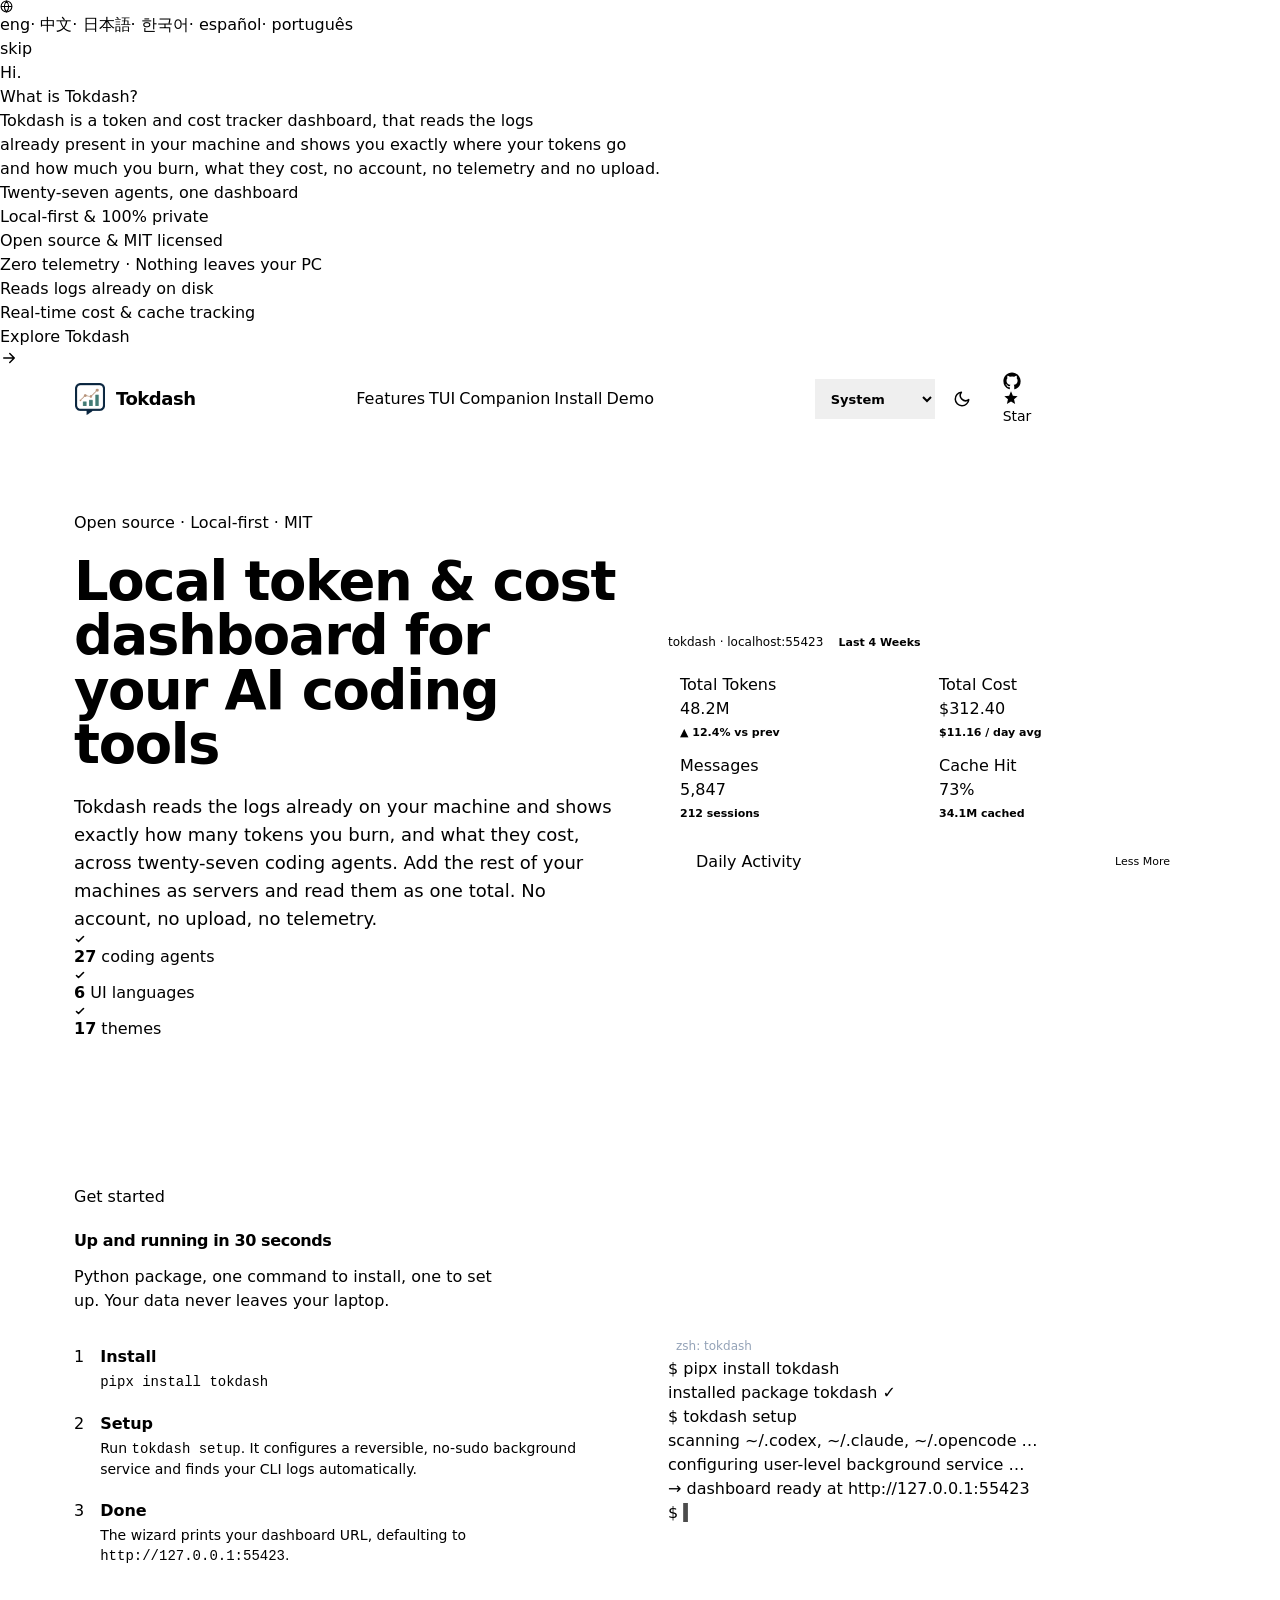
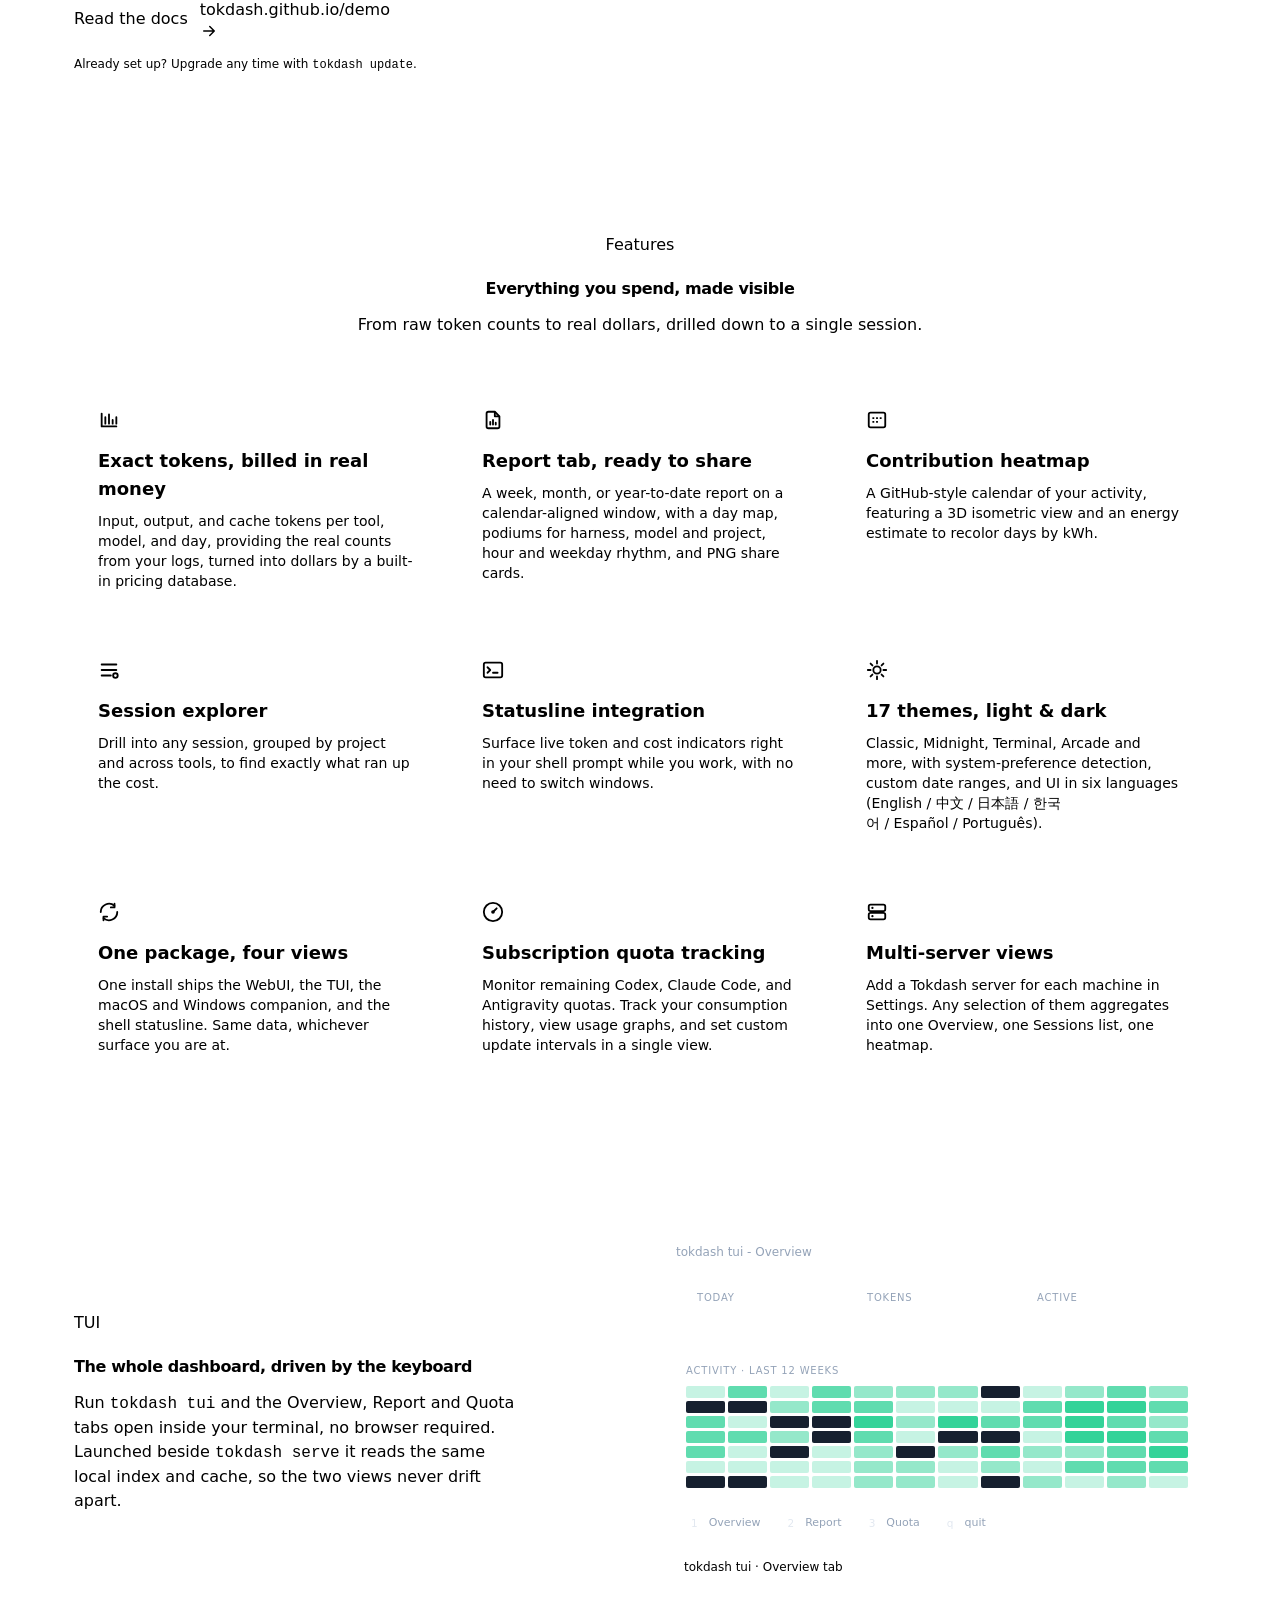
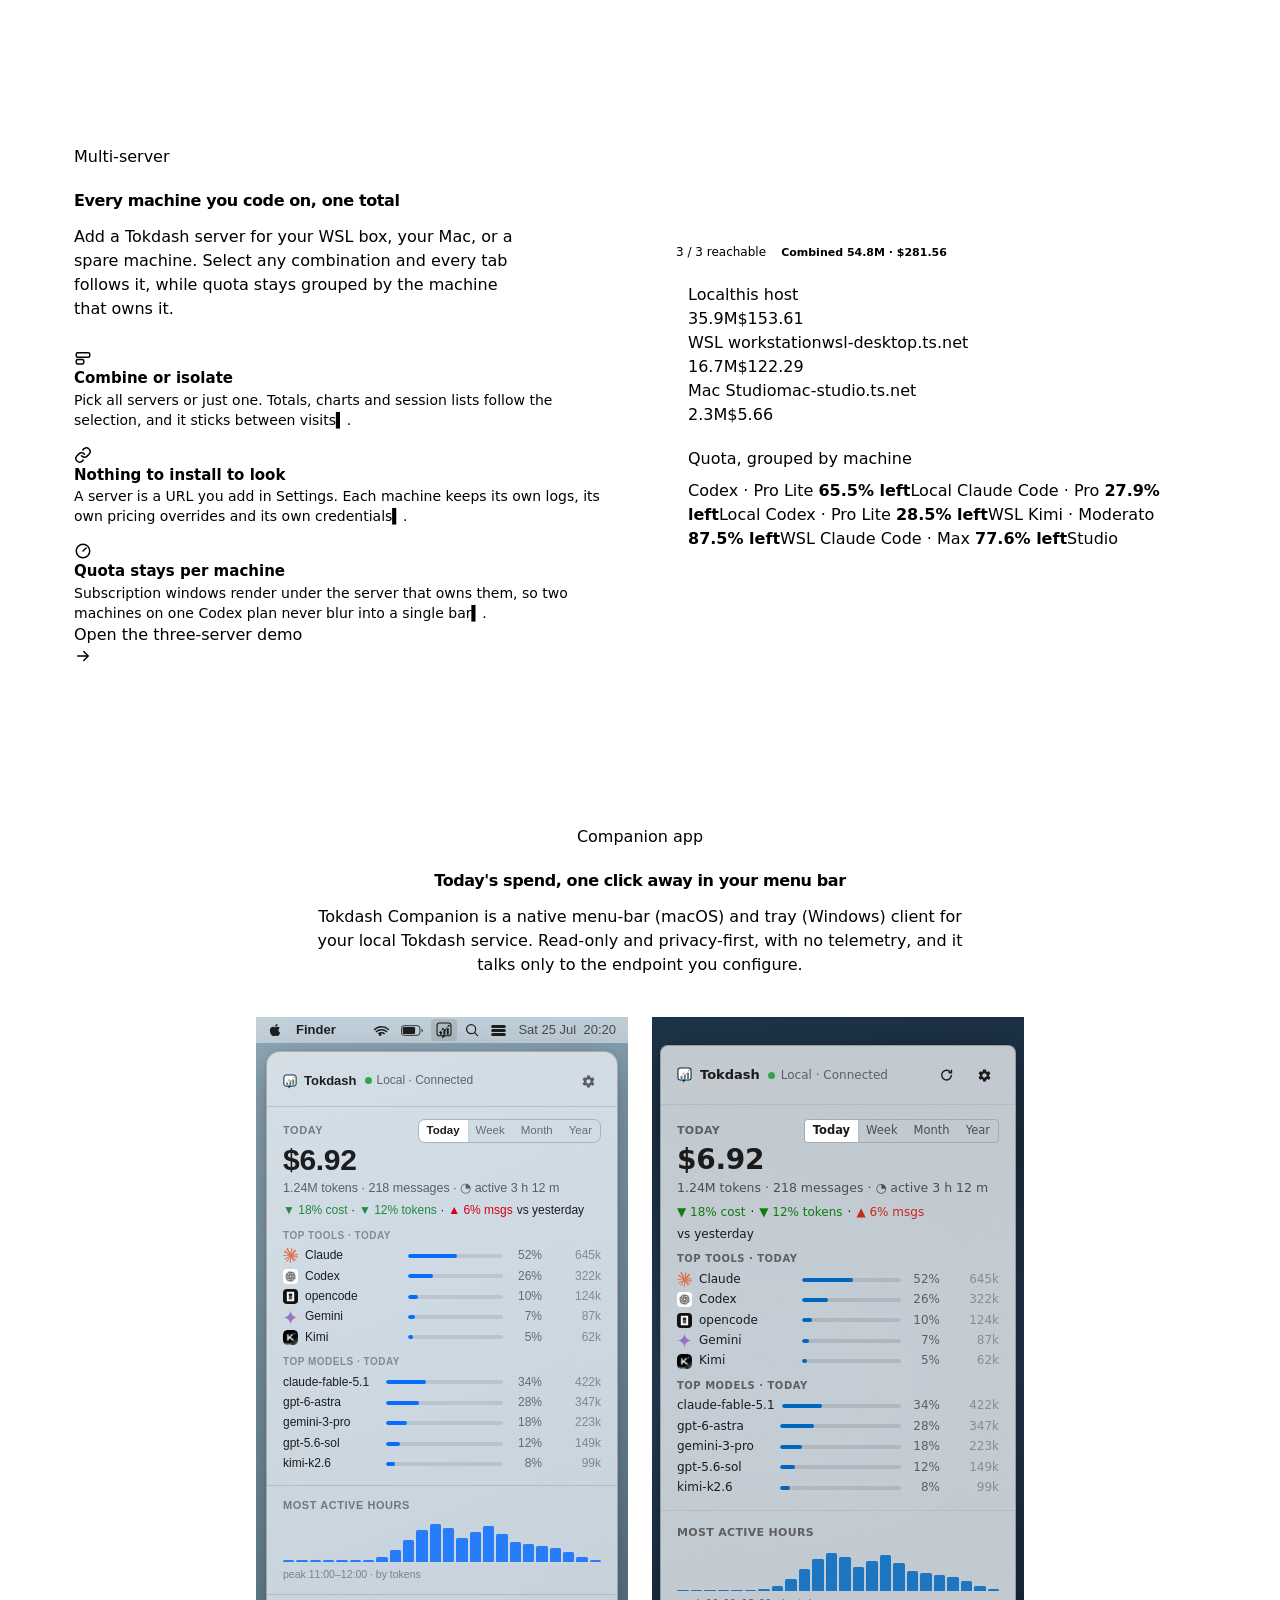
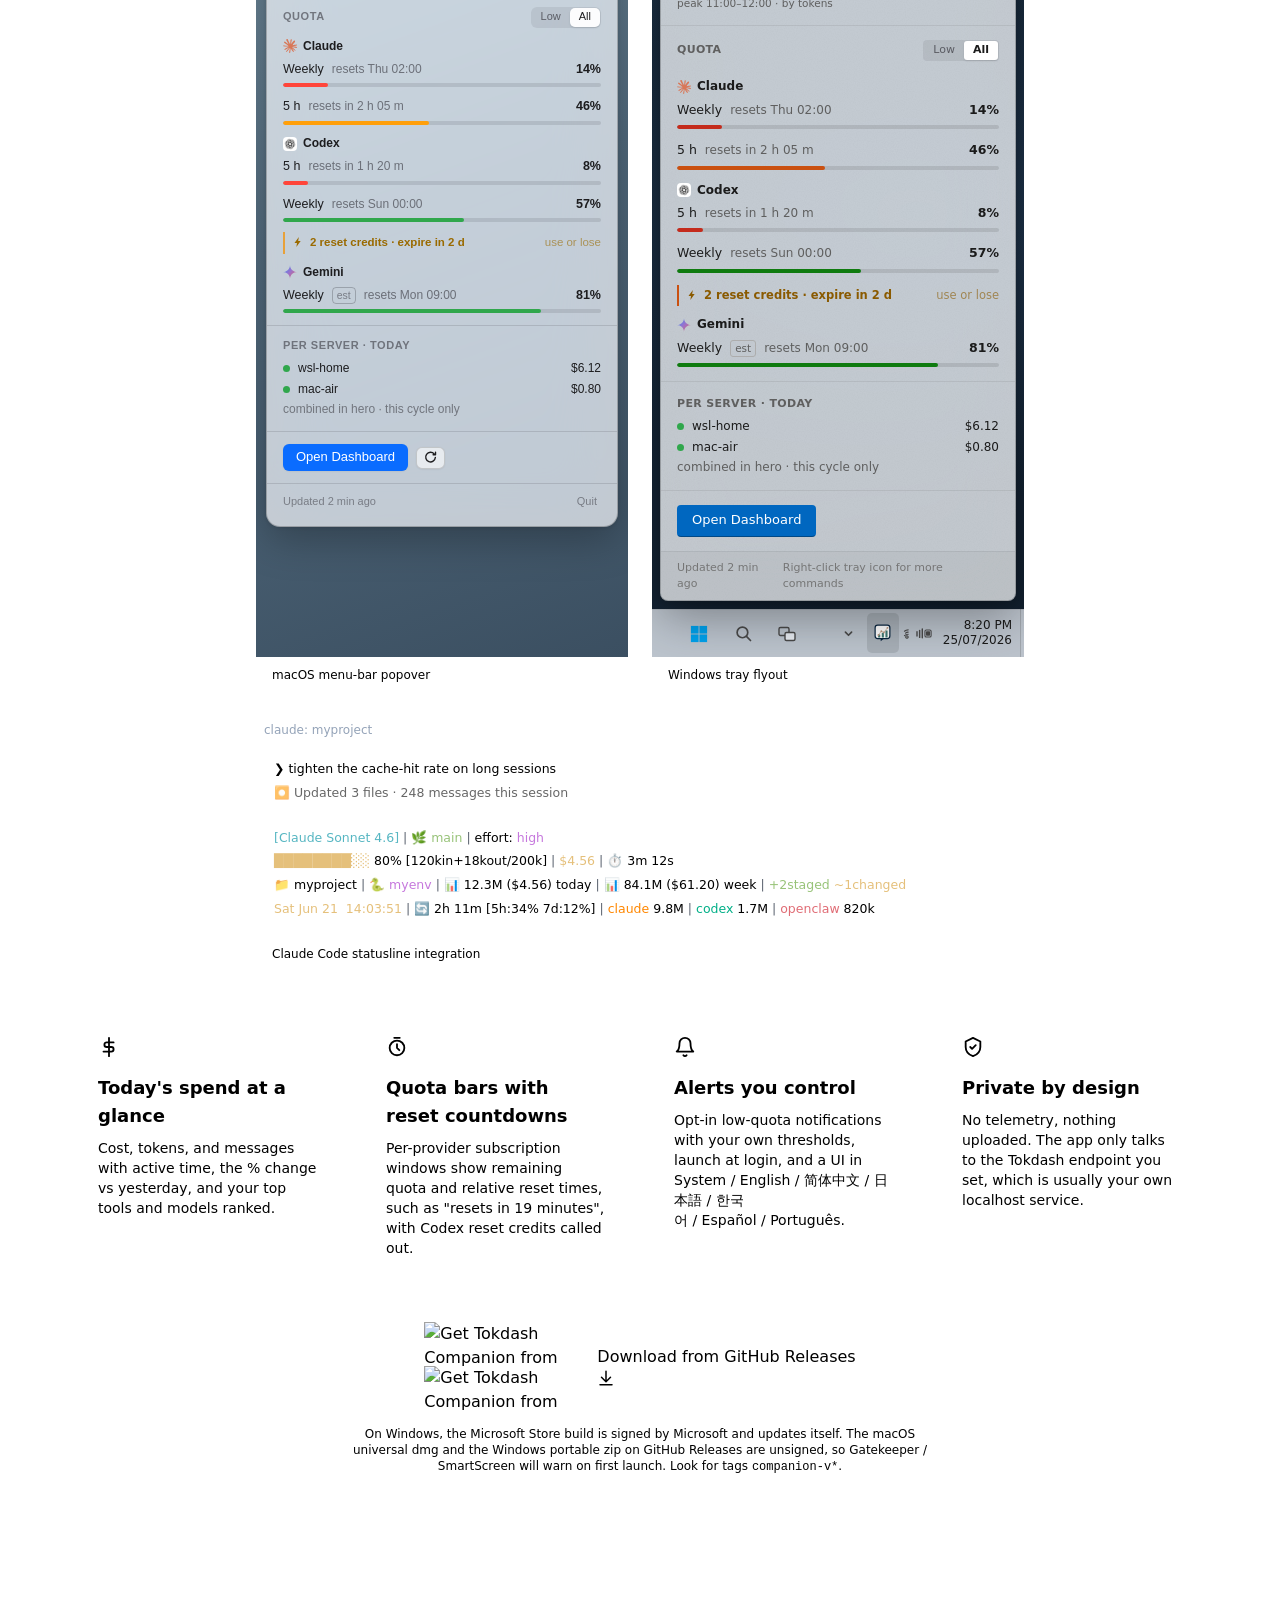
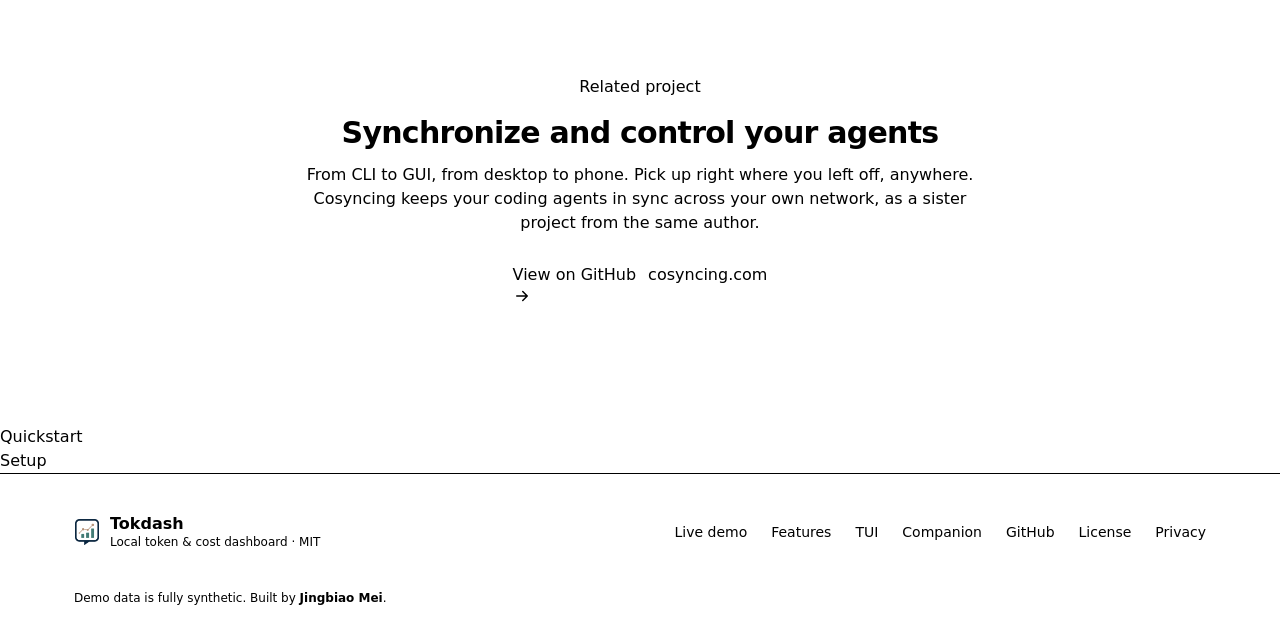
==== commit 903e237f: "Strip the hero down to heading, paragraph and proof strip The tag chips, the copy-to-install button " ====
--- a/index.html
+++ b/index.html
@@ -303,24 +303,6 @@
             total. No account, no upload, no telemetry.
           </p>
 
-          <div class="reveal flex flex-wrap items-center gap-2.5 mt-5" aria-label="Tokdash at a glance">
-            <span class="chip" data-i18n="hero.tag1" id="heroTag1"><span class="dot"></span> Twenty-seven agents, one dashboard</span>
-            <span class="chip" data-i18n="hero.tag2">WSL, macOS and Linux servers, combined</span>
-          </div>
-
-          <div class="reveal flex flex-wrap items-center gap-3 mt-8">
-            <button class="cmd" data-cmd="pipx install tokdash" aria-label="Copy: pipx install tokdash">
-              <span><span class="prompt">$</span>&nbsp;pipx install tokdash</span>
-              <span class="copy-ic" aria-hidden="true">
-                <svg id="copyGlyph" class="copy-glyph" width="14" height="14" viewBox="0 0 24 24" fill="none" style="overflow:visible;">
-                  <path class="copy-back" d="M 5 15 L 5 5 L 16 5" stroke="currentColor" stroke-width="2" stroke-linecap="round" stroke-linejoin="round"/>
-                  <path class="copy-front" d="M 9 9 L 20 9 L 20 20 L 9 20 L 9 9" stroke="currentColor" stroke-width="2" stroke-linecap="round" stroke-linejoin="round"/>
-                </svg>
-              </span>
-            </button>
-            <a href="/demo/" class="mono text-sm" style="color:var(--color-primary);">tokdash.github.io/demo</a>
-          </div>
-
           <!-- Proof strip: only claims the product can actually back up. The
                figure lives *inside* the translated string, so word order and
                counters stay natural in all six languages. -->
@@ -339,11 +321,6 @@
             </span>
           </div>
 
-          <!-- Fades out on the first real scroll, once the reader commits. -->
-          <div class="scroll-hint reveal" aria-hidden="true">
-            <span class="scroll-hint-mouse"><i></i></span>
-            <span class="scroll-hint-text" data-i18n="hero.scroll">Scroll</span>
-          </div>
         </div>
 
         <!-- Preview mini-dashboard -->
@@ -431,7 +408,10 @@
 
           <div class="flex flex-wrap items-center gap-3 mt-8">
             <a href="https://github.com/JingbiaoMei/Tokdash" target="_blank" rel="noopener" class="btn btn-ghost" data-i18n="start.cta_docs">Read the docs</a>
-            <a href="/demo/" class="mono text-sm" style="color:var(--color-primary);">tokdash.github.io/demo</a>
+            <a href="/demo/" class="btn btn-primary">
+              <span class="mono">tokdash.github.io/demo</span>
+              <svg width="18" height="18" viewBox="0 0 24 24" fill="none" aria-hidden="true"><path d="M5 12h14M13 6l6 6-6 6" stroke="currentColor" stroke-width="2" stroke-linecap="round" stroke-linejoin="round"/></svg>
+            </a>
           </div>
 
           <p class="text-xs text-muted mt-4" data-i18n="start.upgrade">Already set up? Upgrade any time with <code class="mono" style="color:var(--color-primary);">tokdash update</code>.</p>
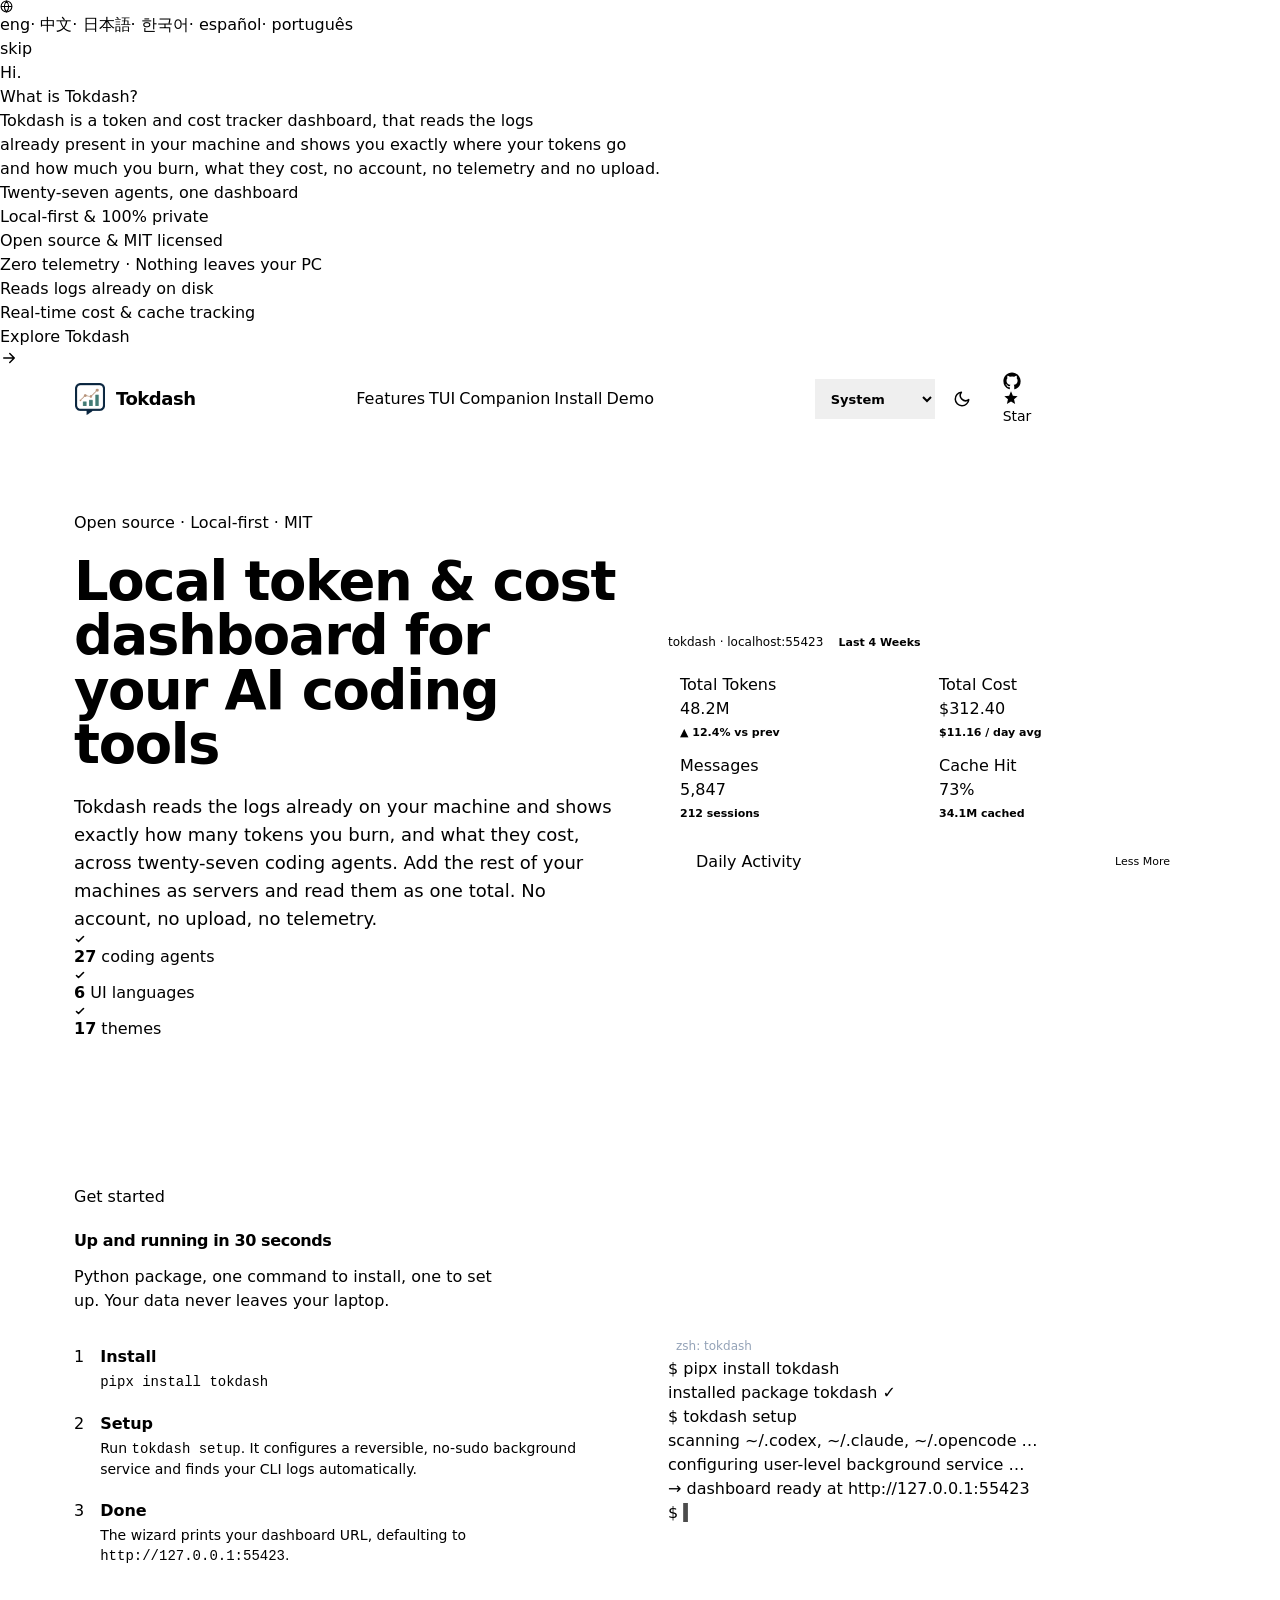
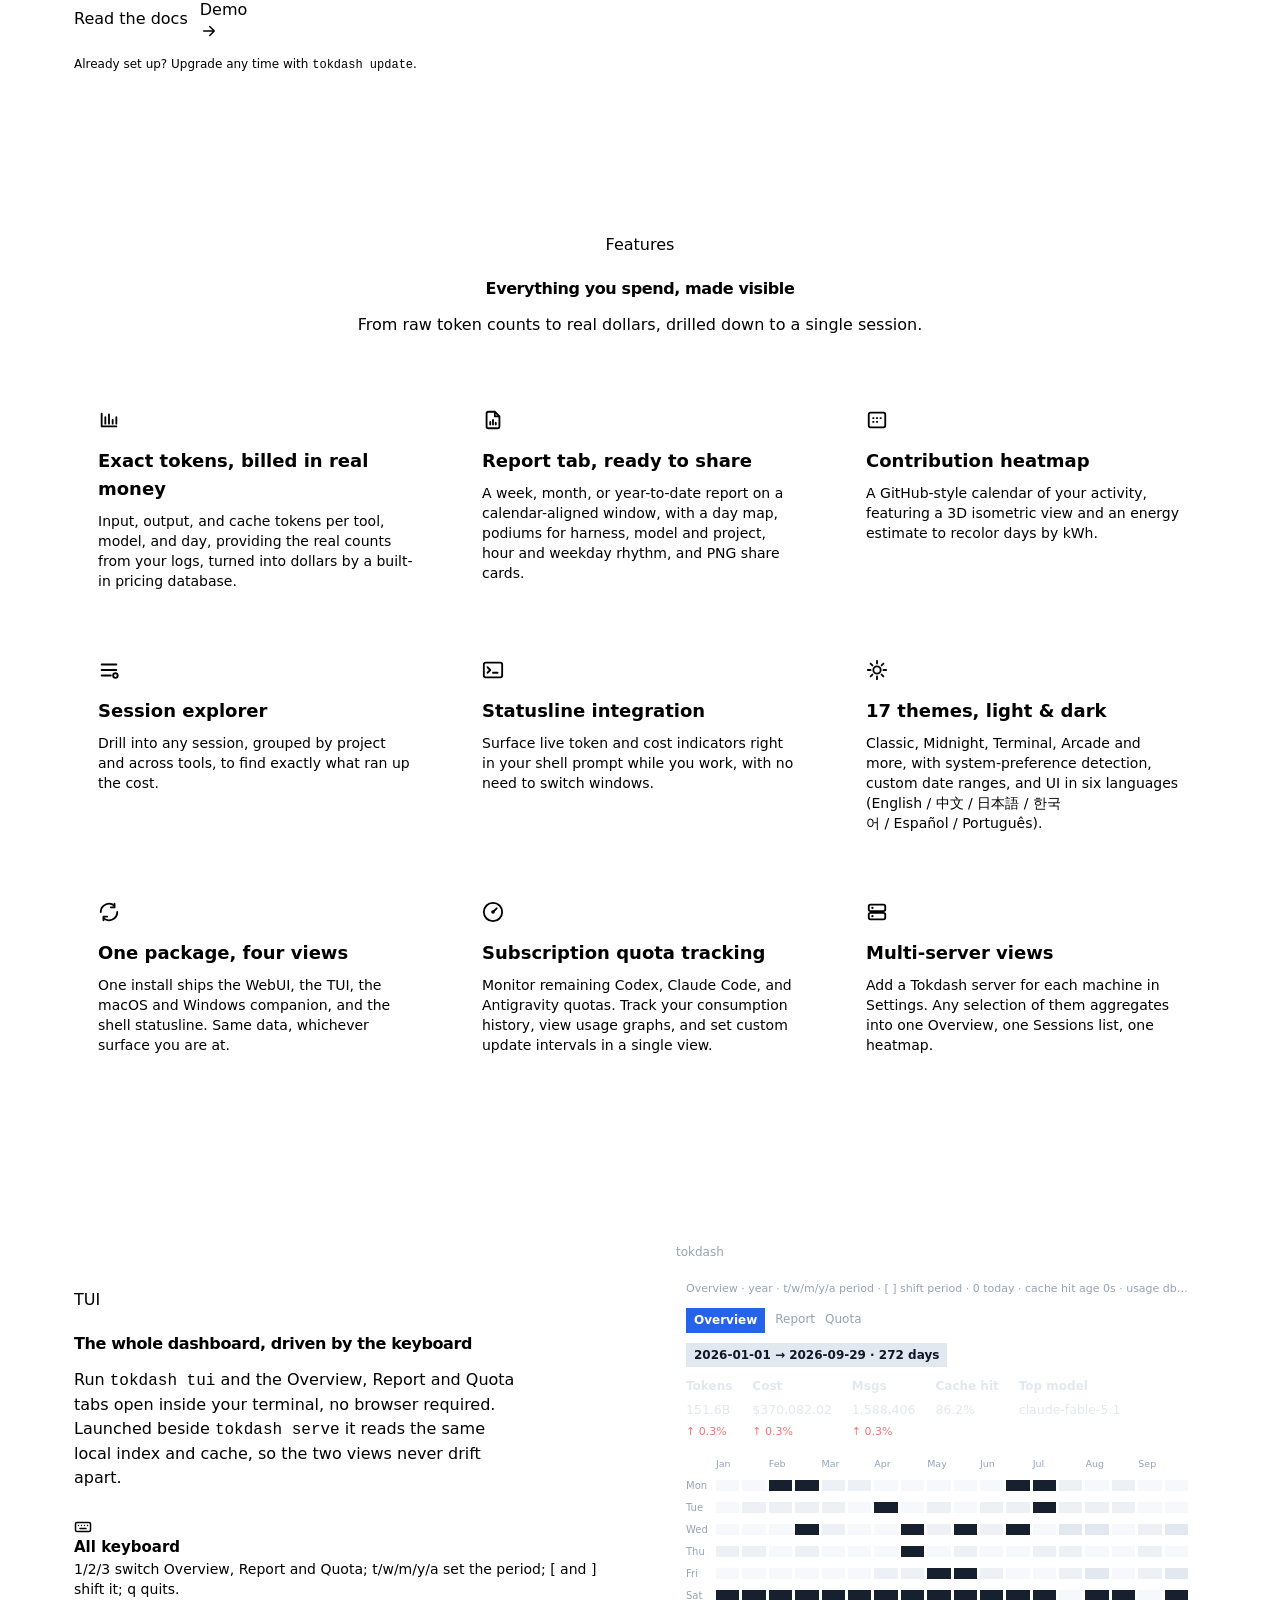
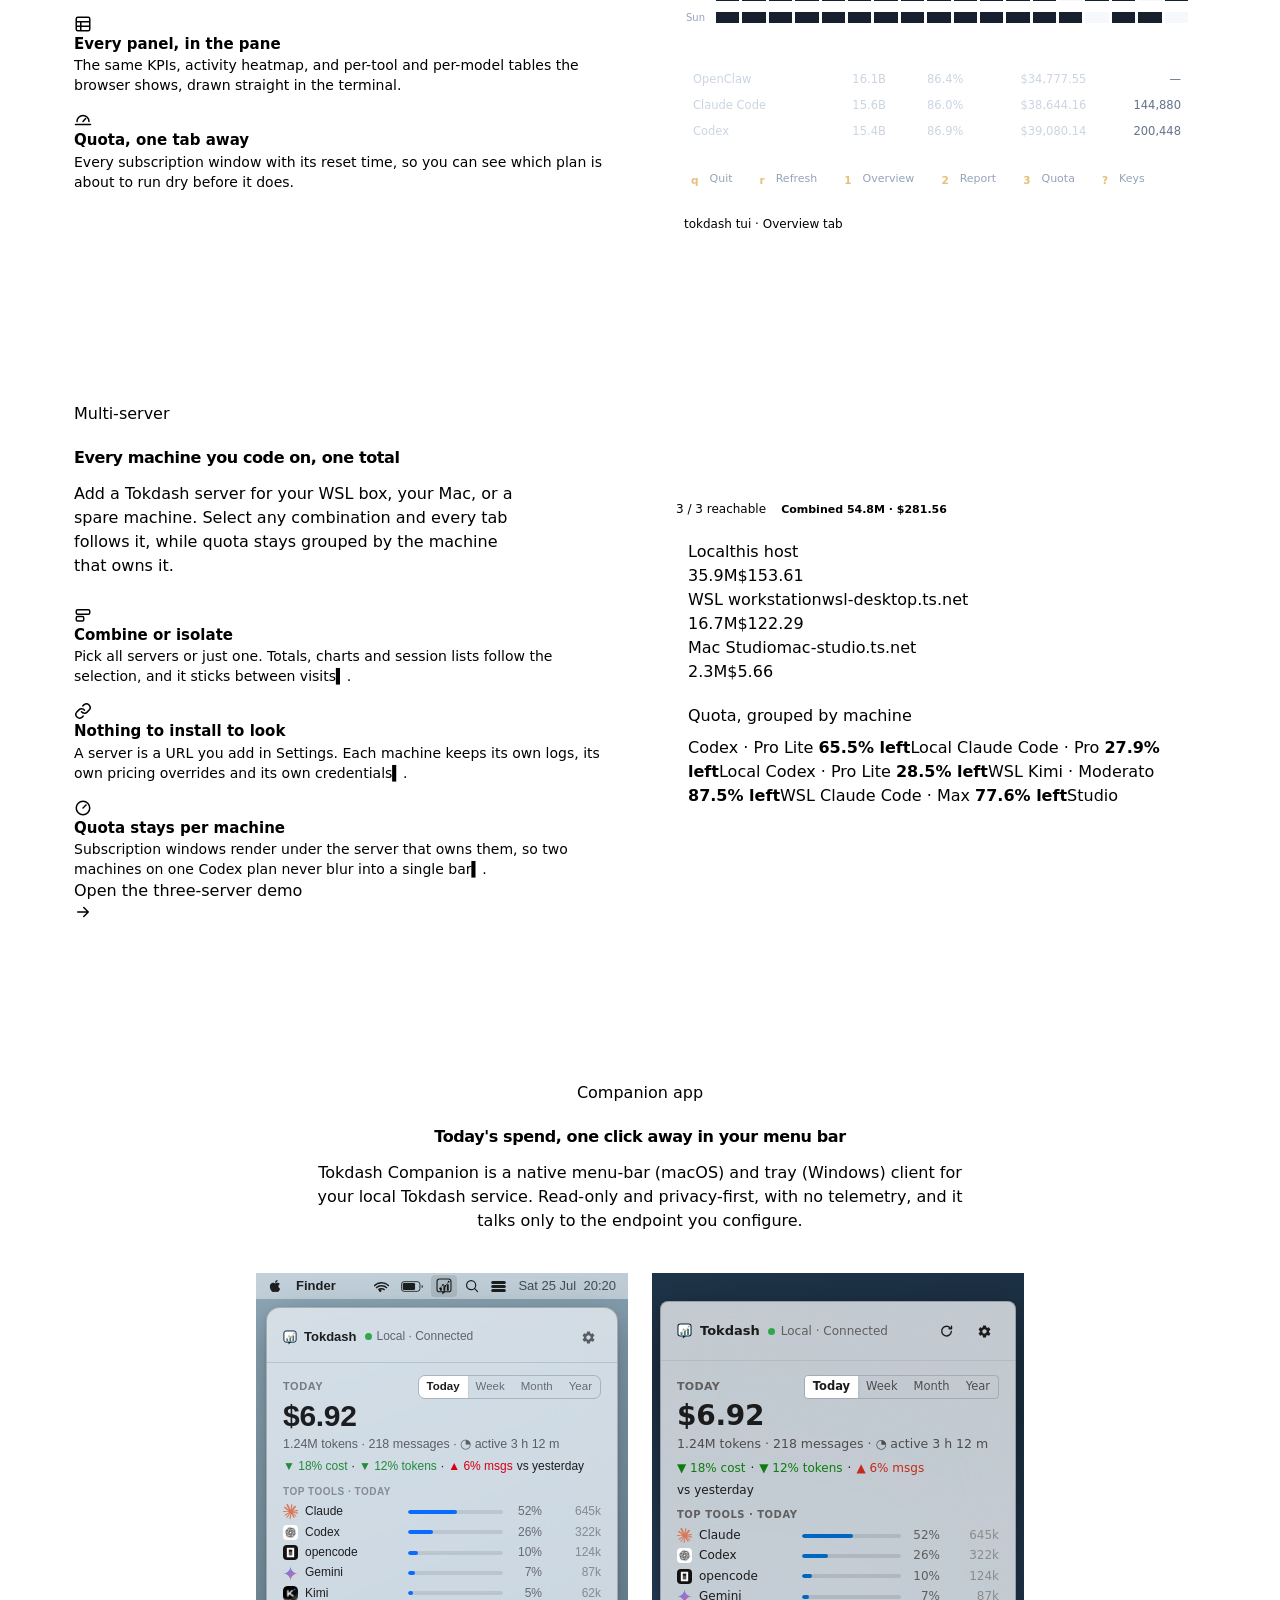
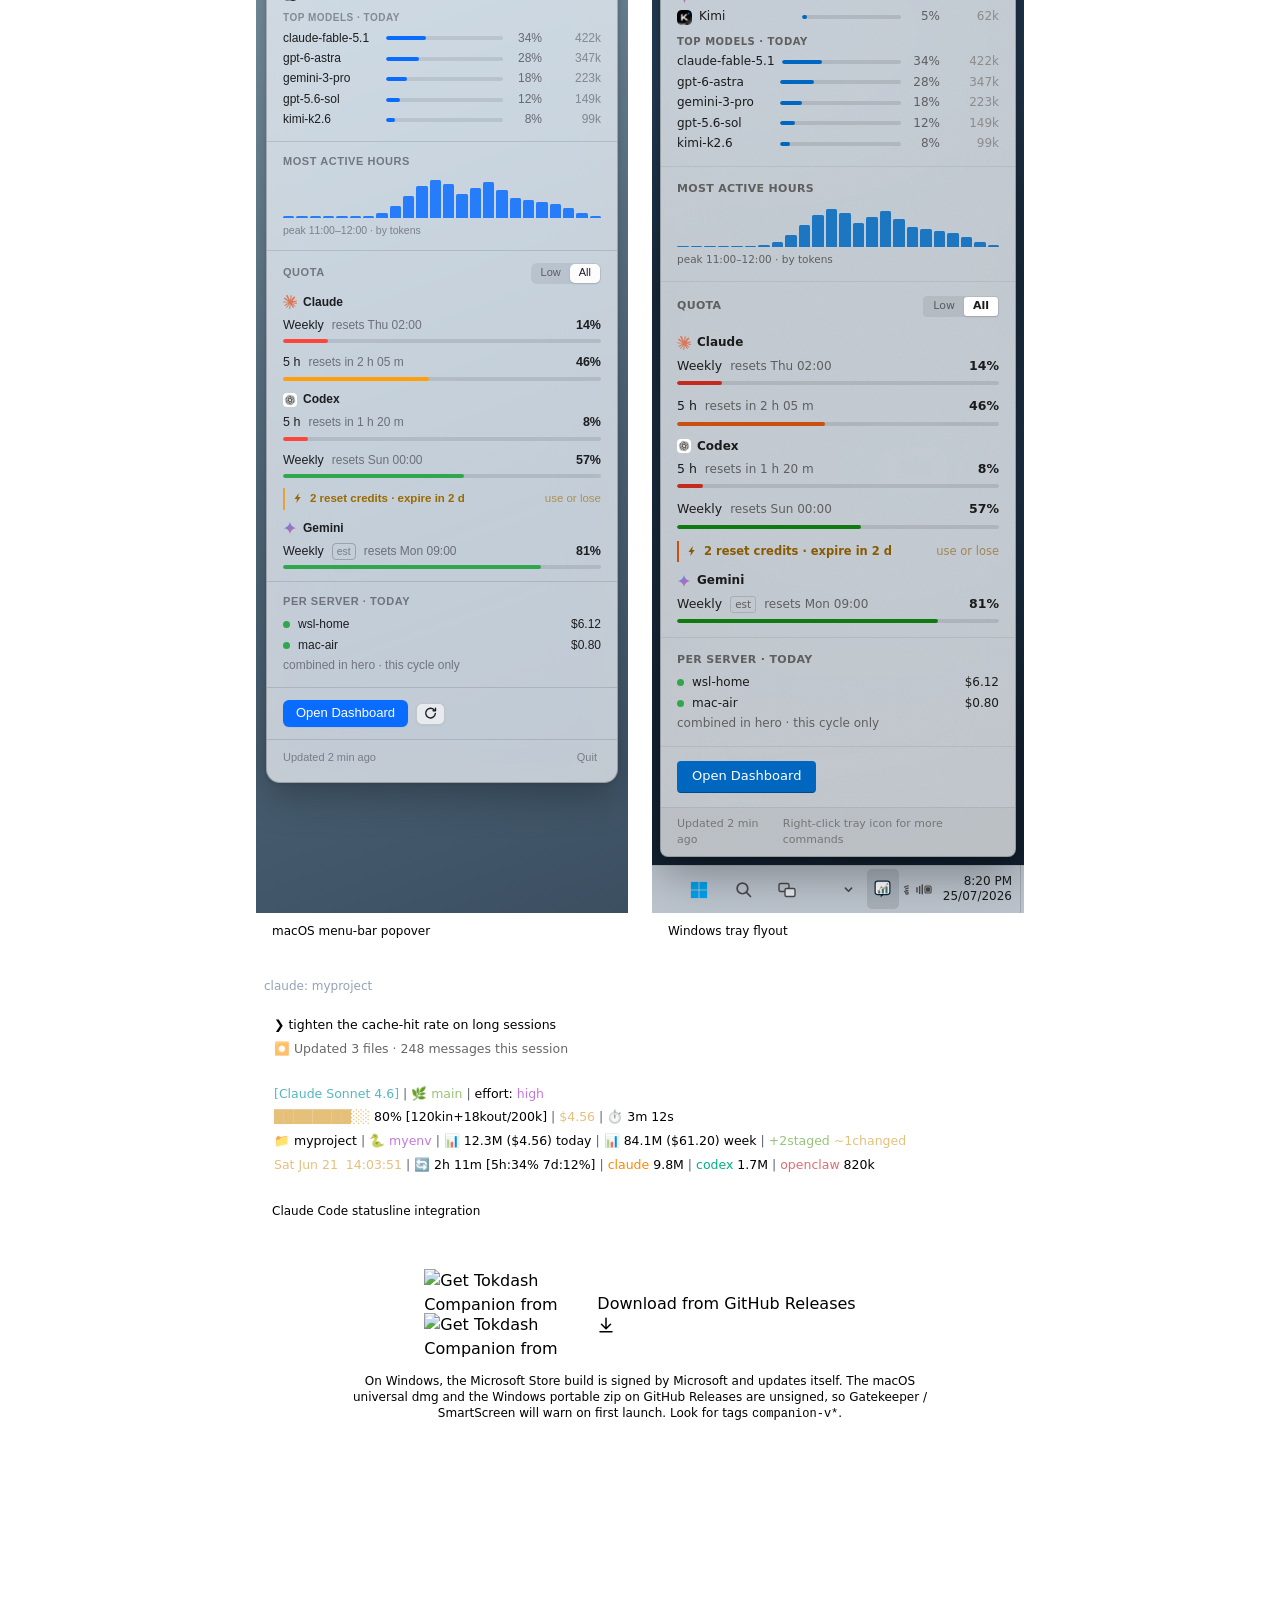
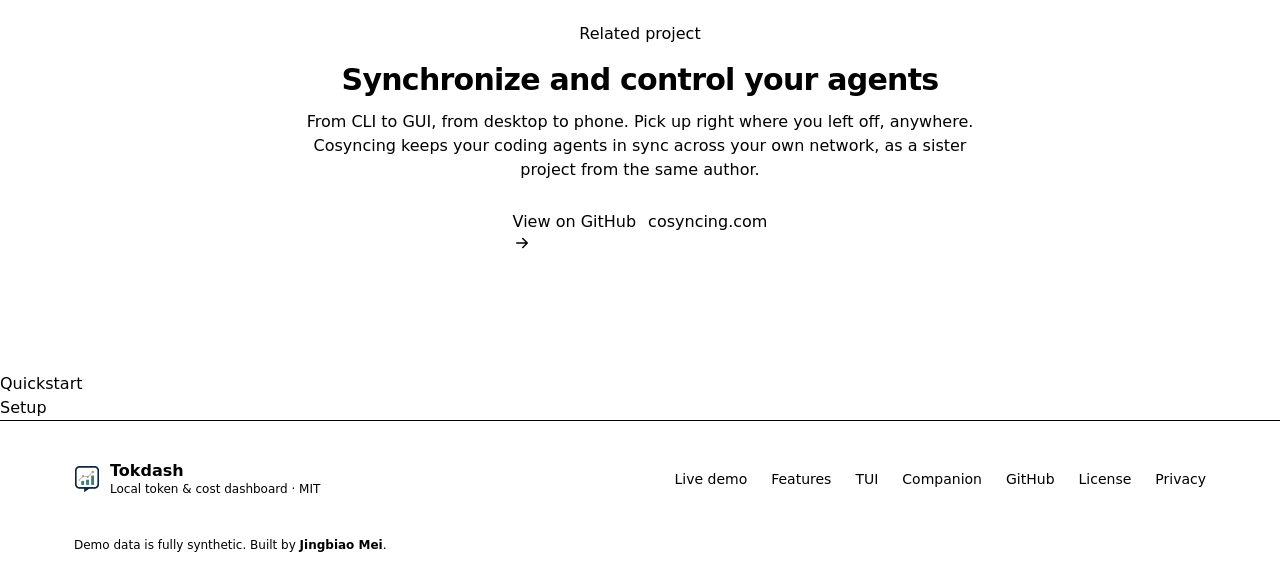
==== commit 3e7b8f06: "Trim the TUI mock, quiet the demo button, give the TUI copy three leads Palette hint dropped and the" ====
--- a/index.html
+++ b/index.html
@@ -409,7 +409,7 @@
           <div class="flex flex-wrap items-center gap-3 mt-8">
             <a href="https://github.com/JingbiaoMei/Tokdash" target="_blank" rel="noopener" class="btn btn-ghost" data-i18n="start.cta_docs">Read the docs</a>
             <a href="/demo/" class="btn btn-primary">
-              <span class="mono">tokdash.github.io/demo</span>
+              <span data-i18n="start.cta_demo">Demo</span>
               <svg width="18" height="18" viewBox="0 0 24 24" fill="none" aria-hidden="true"><path d="M5 12h14M13 6l6 6-6 6" stroke="currentColor" stroke-width="2" stroke-linecap="round" stroke-linejoin="round"/></svg>
             </a>
           </div>
@@ -516,39 +516,63 @@
           <span class="chip" data-i18n="tui.eyebrow"><span class="dot"></span> TUI</span>
           <h2 class="sec-title font-extrabold tracking-tight mt-5" data-i18n="tui.h">The whole dashboard, driven by the keyboard</h2>
           <p class="text-muted mt-3 max-w-md" data-i18n="tui.sub">Run <code class="mono" style="color:var(--color-primary);">tokdash tui</code> and the Overview, Report and Quota tabs open inside your terminal, no browser required. Launched beside <code class="mono" style="color:var(--color-primary);">tokdash serve</code> it reads the same local index and cache, so the two views never drift apart.</p>
-        </div>
-
-        <!-- TUI mockup (decorative; terminal innards stay English like the other mocks) -->
+
+          <ul class="mt-7 space-y-4">
+            <li class="opt-li">
+              <span class="opt-ic"><svg width="18" height="18" viewBox="0 0 24 24" fill="none"><rect x="2" y="6" width="20" height="12" rx="2" stroke="currentColor" stroke-width="2"/><path d="M6 10h.01M10 10h.01M14 10h.01M18 10h.01M8 14h8" stroke="currentColor" stroke-width="2" stroke-linecap="round"/></svg></span>
+              <div><h3 class="font-bold text-[15px]" data-i18n="tui.1.h">All keyboard</h3><p class="text-sm text-muted" data-i18n="tui.1.p">1/2/3 switch Overview, Report and Quota; t/w/m/y/a set the period; [ and ] shift it; q quits.</p></div>
+            </li>
+            <li class="opt-li">
+              <span class="opt-ic"><svg width="18" height="18" viewBox="0 0 24 24" fill="none"><rect x="3" y="3" width="18" height="18" rx="2" stroke="currentColor" stroke-width="2"/><path d="M3 9h18M3 15h18M9 9v12" stroke="currentColor" stroke-width="2"/></svg></span>
+              <div><h3 class="font-bold text-[15px]" data-i18n="tui.2.h">Every panel, in the pane</h3><p class="text-sm text-muted" data-i18n="tui.2.p">The same KPIs, activity heatmap, and per-tool and per-model tables the browser shows, drawn straight in the terminal.</p></div>
+            </li>
+            <li class="opt-li">
+              <span class="opt-ic"><svg width="18" height="18" viewBox="0 0 24 24" fill="none"><path d="M4 14a8 8 0 1 1 16 0" stroke="currentColor" stroke-width="2" stroke-linecap="round"/><path d="M12 14l3.5-4" stroke="currentColor" stroke-width="2" stroke-linecap="round"/><path d="M2 18h20" stroke="currentColor" stroke-width="2" stroke-linecap="round"/></svg></span>
+              <div><h3 class="font-bold text-[15px]" data-i18n="tui.3.h">Quota, one tab away</h3><p class="text-sm text-muted" data-i18n="tui.3.p">Every subscription window with its reset time, so you can see which plan is about to run dry before it does.</p></div>
+            </li>
+          </ul>
+        </div>
+
+        <!-- TUI mockup (decorative; mirrors the captured `tokdash tui` Overview frame) -->
         <figure class="surface surface-static overflow-hidden reveal">
-          <div class="comp-mock" role="img" aria-label="Tokdash terminal dashboard Overview tab showing today's cost, tokens and active time above a twelve-week activity heatmap">
+          <div class="comp-mock" role="img" aria-label="Tokdash terminal dashboard Overview tab in the year period: KPI row, year activity heatmap and per-tool cost table">
             <div class="terminal">
               <div class="terminal-bar">
                 <span class="dot-r" style="background:#F87171;"></span>
                 <span class="dot-r" style="background:#FBBF24;"></span>
                 <span class="dot-r" style="background:#34D399;"></span>
-                <span class="mono text-xs ml-2" style="color:#94A3B8;">tokdash tui  -  Overview</span>
+                <span class="mono text-xs ml-2" style="color:#94A3B8;">tokdash</span>
               </div>
               <div class="terminal-body">
+                <div class="tui-status">Overview &middot; year &middot; t/w/m/y/a period &middot; [ ] shift period &middot; 0 today &middot; cache hit age 0s &middot; usage db 1.4 GB &middot; 419 days &middot; live</div>
+                <div class="tui-tabs"><span class="tui-tab on">Overview</span><span class="tui-tab">Report</span><span class="tui-tab">Quota</span></div>
+                <div class="tui-range">2026-01-01 &rarr; 2026-09-29 &middot; 272 days</div>
                 <div class="tui-kpis">
-                  <div class="tui-kpi"><span class="tui-kpi-k">Today</span><span class="tui-kpi-v">$6.92</span></div>
-                  <div class="tui-kpi"><span class="tui-kpi-k">Tokens</span><span class="tui-kpi-v">1.24M</span></div>
-                  <div class="tui-kpi"><span class="tui-kpi-k">Active</span><span class="tui-kpi-v">3 h 12 m</span></div>
+                  <div class="tui-kpi"><span class="tui-kpi-k">Tokens</span><span class="tui-kpi-v">151.6B</span><span class="tui-delta">&uarr; 0.3%</span></div>
+                  <div class="tui-kpi"><span class="tui-kpi-k">Cost</span><span class="tui-kpi-v">$370,082.02</span><span class="tui-delta">&uarr; 0.3%</span></div>
+                  <div class="tui-kpi"><span class="tui-kpi-k">Msgs</span><span class="tui-kpi-v">1,588,406</span><span class="tui-delta">&uarr; 0.3%</span></div>
+                  <div class="tui-kpi"><span class="tui-kpi-k">Cache hit</span><span class="tui-kpi-v">86.2%</span></div>
+                  <div class="tui-kpi"><span class="tui-kpi-k">Top model</span><span class="tui-kpi-v">claude-fable-5.1</span></div>
                 </div>
-                <div class="tui-cap">Activity · last 12 weeks</div>
-                <div aria-hidden="true">
-                  <div class="tui-heat-row"><div style="background:rgba(52,211,153,0.28);"></div><div style="background:rgba(52,211,153,0.78);"></div><div style="background:rgba(52,211,153,0.28);"></div><div style="background:rgba(52,211,153,0.78);"></div><div style="background:rgba(52,211,153,0.52);"></div><div style="background:rgba(52,211,153,0.52);"></div><div style="background:rgba(52,211,153,0.52);"></div><div style="background:#16202F;"></div><div style="background:rgba(52,211,153,0.28);"></div><div style="background:rgba(52,211,153,0.52);"></div><div style="background:rgba(52,211,153,0.78);"></div><div style="background:rgba(52,211,153,0.52);"></div></div>
-                  <div class="tui-heat-row"><div style="background:#16202F;"></div><div style="background:#16202F;"></div><div style="background:rgba(52,211,153,0.52);"></div><div style="background:rgba(52,211,153,0.78);"></div><div style="background:rgba(52,211,153,0.78);"></div><div style="background:rgba(52,211,153,0.28);"></div><div style="background:rgba(52,211,153,0.28);"></div><div style="background:rgba(52,211,153,0.28);"></div><div style="background:rgba(52,211,153,0.78);"></div><div style="background:#34D399;"></div><div style="background:#34D399;"></div><div style="background:rgba(52,211,153,0.78);"></div></div>
-                  <div class="tui-heat-row"><div style="background:rgba(52,211,153,0.78);"></div><div style="background:rgba(52,211,153,0.28);"></div><div style="background:#16202F;"></div><div style="background:#16202F;"></div><div style="background:#34D399;"></div><div style="background:rgba(52,211,153,0.52);"></div><div style="background:#34D399;"></div><div style="background:rgba(52,211,153,0.78);"></div><div style="background:rgba(52,211,153,0.78);"></div><div style="background:#34D399;"></div><div style="background:rgba(52,211,153,0.78);"></div><div style="background:rgba(52,211,153,0.52);"></div></div>
-                  <div class="tui-heat-row"><div style="background:rgba(52,211,153,0.78);"></div><div style="background:rgba(52,211,153,0.78);"></div><div style="background:rgba(52,211,153,0.52);"></div><div style="background:#16202F;"></div><div style="background:rgba(52,211,153,0.78);"></div><div style="background:rgba(52,211,153,0.28);"></div><div style="background:#16202F;"></div><div style="background:#16202F;"></div><div style="background:rgba(52,211,153,0.28);"></div><div style="background:#34D399;"></div><div style="background:#34D399;"></div><div style="background:rgba(52,211,153,0.78);"></div></div>
-                  <div class="tui-heat-row"><div style="background:rgba(52,211,153,0.78);"></div><div style="background:rgba(52,211,153,0.28);"></div><div style="background:#16202F;"></div><div style="background:rgba(52,211,153,0.28);"></div><div style="background:rgba(52,211,153,0.52);"></div><div style="background:#16202F;"></div><div style="background:rgba(52,211,153,0.52);"></div><div style="background:rgba(52,211,153,0.78);"></div><div style="background:rgba(52,211,153,0.52);"></div><div style="background:rgba(52,211,153,0.52);"></div><div style="background:rgba(52,211,153,0.78);"></div><div style="background:#34D399;"></div></div>
-                  <div class="tui-heat-row"><div style="background:rgba(52,211,153,0.28);"></div><div style="background:rgba(52,211,153,0.28);"></div><div style="background:rgba(52,211,153,0.28);"></div><div style="background:rgba(52,211,153,0.28);"></div><div style="background:rgba(52,211,153,0.52);"></div><div style="background:rgba(52,211,153,0.52);"></div><div style="background:rgba(52,211,153,0.28);"></div><div style="background:rgba(52,211,153,0.52);"></div><div style="background:rgba(52,211,153,0.28);"></div><div style="background:rgba(52,211,153,0.78);"></div><div style="background:rgba(52,211,153,0.78);"></div><div style="background:rgba(52,211,153,0.78);"></div></div>
-                  <div class="tui-heat-row"><div style="background:#16202F;"></div><div style="background:#16202F;"></div><div style="background:rgba(52,211,153,0.28);"></div><div style="background:rgba(52,211,153,0.28);"></div><div style="background:rgba(52,211,153,0.52);"></div><div style="background:rgba(52,211,153,0.52);"></div><div style="background:rgba(52,211,153,0.28);"></div><div style="background:#16202F;"></div><div style="background:rgba(52,211,153,0.52);"></div><div style="background:rgba(52,211,153,0.28);"></div><div style="background:rgba(52,211,153,0.52);"></div><div style="background:rgba(52,211,153,0.28);"></div></div>
-                </div>
-                <div class="tui-keys"><span class="tui-key">1</span> Overview<span class="tui-keys-gap"></span><span class="tui-key">2</span> Report<span class="tui-keys-gap"></span><span class="tui-key">3</span> Quota<span class="tui-keys-gap"></span><span class="tui-key">q</span> quit</div>
+                <div class="tui-months"><span>Jan</span><span>Feb</span><span>Mar</span><span>Apr</span><span>May</span><span>Jun</span><span>Jul</span><span>Aug</span><span>Sep</span></div>
+                  <div class="tui-heat-row"><span class="tui-dow">Mon</span><div class="hx t1"></div><div class="hx t1"></div><div class="hx t0"></div><div class="hx t0"></div><div class="hx t2"></div><div class="hx t2"></div><div class="hx t1"></div><div class="hx t1"></div><div class="hx t1"></div><div class="hx t1"></div><div class="hx t1"></div><div class="hx t0"></div><div class="hx t0"></div><div class="hx t2"></div><div class="hx t1"></div><div class="hx t2"></div><div class="hx t1"></div><div class="hx t1"></div></div>
+                  <div class="tui-heat-row"><span class="tui-dow">Tue</span><div class="hx t1"></div><div class="hx t2"></div><div class="hx t2"></div><div class="hx t2"></div><div class="hx t2"></div><div class="hx t1"></div><div class="hx t0"></div><div class="hx t1"></div><div class="hx t2"></div><div class="hx t1"></div><div class="hx t2"></div><div class="hx t2"></div><div class="hx t0"></div><div class="hx t2"></div><div class="hx t2"></div><div class="hx t2"></div><div class="hx t1"></div><div class="hx t1"></div></div>
+                  <div class="tui-heat-row"><span class="tui-dow">Wed</span><div class="hx t1"></div><div class="hx t1"></div><div class="hx t1"></div><div class="hx t0"></div><div class="hx t2"></div><div class="hx t1"></div><div class="hx t1"></div><div class="hx t0"></div><div class="hx t2"></div><div class="hx t0"></div><div class="hx t2"></div><div class="hx t0"></div><div class="hx t1"></div><div class="hx t3"></div><div class="hx t3"></div><div class="hx t1"></div><div class="hx t2"></div><div class="hx t3"></div></div>
+                  <div class="tui-heat-row"><span class="tui-dow">Thu</span><div class="hx t2"></div><div class="hx t2"></div><div class="hx t1"></div><div class="hx t2"></div><div class="hx t1"></div><div class="hx t1"></div><div class="hx t1"></div><div class="hx t0"></div><div class="hx t1"></div><div class="hx t2"></div><div class="hx t1"></div><div class="hx t1"></div><div class="hx t2"></div><div class="hx t2"></div><div class="hx t1"></div><div class="hx t1"></div><div class="hx t2"></div><div class="hx t1"></div></div>
+                  <div class="tui-heat-row"><span class="tui-dow">Fri</span><div class="hx t1"></div><div class="hx t1"></div><div class="hx t1"></div><div class="hx t1"></div><div class="hx t1"></div><div class="hx t1"></div><div class="hx t2"></div><div class="hx t2"></div><div class="hx t0"></div><div class="hx t0"></div><div class="hx t2"></div><div class="hx t1"></div><div class="hx t1"></div><div class="hx t2"></div><div class="hx t3"></div><div class="hx t1"></div><div class="hx t2"></div><div class="hx t3"></div></div>
+                  <div class="tui-heat-row"><span class="tui-dow">Sat</span><div class="hx t0"></div><div class="hx t0"></div><div class="hx t0"></div><div class="hx t0"></div><div class="hx t0"></div><div class="hx t0"></div><div class="hx t0"></div><div class="hx t0"></div><div class="hx t0"></div><div class="hx t0"></div><div class="hx t0"></div><div class="hx t0"></div><div class="hx t0"></div><div class="hx t1"></div><div class="hx t0"></div><div class="hx t0"></div><div class="hx t1"></div><div class="hx t0"></div></div>
+                  <div class="tui-heat-row"><span class="tui-dow">Sun</span><div class="hx t0"></div><div class="hx t0"></div><div class="hx t0"></div><div class="hx t0"></div><div class="hx t0"></div><div class="hx t0"></div><div class="hx t0"></div><div class="hx t0"></div><div class="hx t0"></div><div class="hx t0"></div><div class="hx t0"></div><div class="hx t0"></div><div class="hx t0"></div><div class="hx t0"></div><div class="hx t1"></div><div class="hx t0"></div><div class="hx t0"></div><div class="hx t1"></div></div>
+                <table class="tui-table" aria-hidden="true">
+                  <tr><th>Tool</th><th>Total</th><th>Hit</th><th>Cost</th><th>Msgs</th></tr>
+                  <tr><td>OpenClaw</td><td>16.1B</td><td>86.4%</td><td>$34,777.55</td><td class="dim">&mdash;</td></tr>
+                  <tr><td>Claude Code</td><td>15.6B</td><td>86.0%</td><td>$38,644.16</td><td class="dim">144,880</td></tr>
+                  <tr><td>Codex</td><td>15.4B</td><td>86.9%</td><td>$39,080.14</td><td class="dim">200,448</td></tr>
+                </table>
+                <div class="tui-keys"><span class="tui-key">q</span> Quit<span class="tui-keys-gap"></span><span class="tui-key">r</span> Refresh<span class="tui-keys-gap"></span><span class="tui-key">1</span> Overview<span class="tui-keys-gap"></span><span class="tui-key">2</span> Report<span class="tui-keys-gap"></span><span class="tui-key">3</span> Quota<span class="tui-keys-gap"></span><span class="tui-key">?</span> Keys</div>
               </div>
             </div>
           </div>
-          <figcaption class="mono text-xs text-muted" style="padding:10px 16px;border-top:1px solid var(--color-border);" data-i18n="tui.shot">tokdash tui · Overview tab</figcaption>
+          <figcaption class="mono text-xs text-muted" style="padding:10px 16px;border-top:1px solid var(--color-border);" data-i18n="tui.shot">tokdash tui &middot; Overview tab</figcaption>
         </figure>
       </div>
     </section>
@@ -977,30 +1001,6 @@
         </figure>
       </div>
 
-      <!-- Feature cards -->
-      <div class="grid sm:grid-cols-2 lg:grid-cols-4 gap-5 mt-10">
-        <div class="surface p-6 reveal">
-          <div class="feature-icon mb-4"><svg width="22" height="22" viewBox="0 0 24 24" fill="none"><path d="M12 2v20M17 7H9.5a2.5 2.5 0 0 0 0 5h5a2.5 2.5 0 0 1 0 5H6" stroke="currentColor" stroke-width="2" stroke-linecap="round" stroke-linejoin="round"/></svg></div>
-          <h3 class="text-lg font-bold" data-i18n="comp.1.h">Today's spend at a glance</h3>
-          <p class="text-sm text-muted mt-2" data-i18n="comp.1.p">Cost, tokens, and messages with active time, the % change vs yesterday, and your top tools and models ranked.</p>
-        </div>
-        <div class="surface p-6 reveal">
-          <div class="feature-icon mb-4"><svg width="22" height="22" viewBox="0 0 24 24" fill="none"><circle cx="12" cy="13" r="8" stroke="currentColor" stroke-width="2"/><path d="M12 9v4l2.5 2.5M9 2h6" stroke="currentColor" stroke-width="2" stroke-linecap="round" stroke-linejoin="round"/></svg></div>
-          <h3 class="text-lg font-bold" data-i18n="comp.2.h">Quota bars with reset countdowns</h3>
-          <p class="text-sm text-muted mt-2" data-i18n="comp.2.p">Per-provider subscription windows show remaining quota and relative reset times, such as "resets in 19 minutes", with Codex reset credits called out.</p>
-        </div>
-        <div class="surface p-6 reveal">
-          <div class="feature-icon mb-4"><svg width="22" height="22" viewBox="0 0 24 24" fill="none"><path d="M18 8a6 6 0 0 0-12 0c0 7-3 9-3 9h18s-3-2-3-9M10.3 21a2 2 0 0 0 3.4 0" stroke="currentColor" stroke-width="2" stroke-linecap="round" stroke-linejoin="round"/></svg></div>
-          <h3 class="text-lg font-bold" data-i18n="comp.3.h">Alerts you control</h3>
-          <p class="text-sm text-muted mt-2" data-i18n="comp.3.p">Opt-in low-quota notifications with your own thresholds, launch at login, and a UI in System&nbsp;/&nbsp;English&nbsp;/&nbsp;简体中文&nbsp;/&nbsp;日本語&nbsp;/&nbsp;한국어&nbsp;/&nbsp;Español&nbsp;/&nbsp;Português.</p>
-        </div>
-        <div class="surface p-6 reveal">
-          <div class="feature-icon mb-4"><svg width="22" height="22" viewBox="0 0 24 24" fill="none"><path d="M12 2 4 6v6c0 5 3.4 8.4 8 10 4.6-1.6 8-5 8-10V6l-8-4z" stroke="currentColor" stroke-width="2" stroke-linejoin="round"/><path d="m9 12 2 2 4-4" stroke="currentColor" stroke-width="2" stroke-linecap="round" stroke-linejoin="round"/></svg></div>
-          <h3 class="text-lg font-bold" data-i18n="comp.4.h">Private by design</h3>
-          <p class="text-sm text-muted mt-2" data-i18n="comp.4.p">No telemetry, nothing uploaded. The app only talks to the Tokdash endpoint you set, which is usually your own localhost service.</p>
-        </div>
-      </div>
-
       <!-- Download -->
       <div class="flex flex-wrap justify-center items-center gap-3 mt-10 reveal">
         <span data-i18n="comp.store"><a href="https://apps.microsoft.com/detail/9ppnmpdq8b52?mode=direct" target="_blank" rel="noopener" class="ms-badge" aria-label="Get Tokdash Companion from the Microsoft Store"><img class="ms-badge-l" src="https://get.microsoft.com/images/en-us%20dark.svg" alt="Get Tokdash Companion from the Microsoft Store" width="161" height="44" /><img class="ms-badge-d" src="https://get.microsoft.com/images/en-us%20light.svg" alt="Get Tokdash Companion from the Microsoft Store" width="161" height="44" /></a></span>
--- a/static/landing.css
+++ b/static/landing.css
@@ -1 +1 @@
-*,:after,:before{--tw-border-spacing-x:0;--tw-border-spacing-y:0;--tw-translate-x:0;--tw-translate-y:0;--tw-rotate:0;--tw-skew-x:0;--tw-skew-y:0;--tw-scale-x:1;--tw-scale-y:1;--tw-pan-x: ;--tw-pan-y: ;--tw-pinch-zoom: ;--tw-scroll-snap-strictness:proximity;--tw-gradient-from-position: ;--tw-gradient-via-position: ;--tw-gradient-to-position: ;--tw-ordinal: ;--tw-slashed-zero: ;--tw-numeric-figure: ;--tw-numeric-spacing: ;--tw-numeric-fraction: ;--tw-ring-inset: ;--tw-ring-offset-width:0px;--tw-ring-offset-color:#fff;--tw-ring-color:rgba(59,130,246,.5);--tw-ring-offset-shadow:0 0 #0000;--tw-ring-shadow:0 0 #0000;--tw-shadow:0 0 #0000;--tw-shadow-colored:0 0 #0000;--tw-blur: ;--tw-brightness: ;--tw-contrast: ;--tw-grayscale: ;--tw-hue-rotate: ;--tw-invert: ;--tw-saturate: ;--tw-sepia: ;--tw-drop-shadow: ;--tw-backdrop-blur: ;--tw-backdrop-brightness: ;--tw-backdrop-contrast: ;--tw-backdrop-grayscale: ;--tw-backdrop-hue-rotate: ;--tw-backdrop-invert: ;--tw-backdrop-opacity: ;--tw-backdrop-saturate: ;--tw-backdrop-sepia: ;--tw-contain-size: ;--tw-contain-layout: ;--tw-contain-paint: ;--tw-contain-style: }::backdrop{--tw-border-spacing-x:0;--tw-border-spacing-y:0;--tw-translate-x:0;--tw-translate-y:0;--tw-rotate:0;--tw-skew-x:0;--tw-skew-y:0;--tw-scale-x:1;--tw-scale-y:1;--tw-pan-x: ;--tw-pan-y: ;--tw-pinch-zoom: ;--tw-scroll-snap-strictness:proximity;--tw-gradient-from-position: ;--tw-gradient-via-position: ;--tw-gradient-to-position: ;--tw-ordinal: ;--tw-slashed-zero: ;--tw-numeric-figure: ;--tw-numeric-spacing: ;--tw-numeric-fraction: ;--tw-ring-inset: ;--tw-ring-offset-width:0px;--tw-ring-offset-color:#fff;--tw-ring-color:rgba(59,130,246,.5);--tw-ring-offset-shadow:0 0 #0000;--tw-ring-shadow:0 0 #0000;--tw-shadow:0 0 #0000;--tw-shadow-colored:0 0 #0000;--tw-blur: ;--tw-brightness: ;--tw-contrast: ;--tw-grayscale: ;--tw-hue-rotate: ;--tw-invert: ;--tw-saturate: ;--tw-sepia: ;--tw-drop-shadow: ;--tw-backdrop-blur: ;--tw-backdrop-brightness: ;--tw-backdrop-contrast: ;--tw-backdrop-grayscale: ;--tw-backdrop-hue-rotate: ;--tw-backdrop-invert: ;--tw-backdrop-opacity: ;--tw-backdrop-saturate: ;--tw-backdrop-sepia: ;--tw-contain-size: ;--tw-contain-layout: ;--tw-contain-paint: ;--tw-contain-style: }/*! tailwindcss v3.4.19 | MIT License | https://tailwindcss.com*/*,:after,:before{box-sizing:border-box;border:0 solid #e5e7eb}:after,:before{--tw-content:""}:host,html{line-height:1.5;-webkit-text-size-adjust:100%;-moz-tab-size:4;-o-tab-size:4;tab-size:4;font-family:ui-sans-serif,system-ui,sans-serif,Apple Color Emoji,Segoe UI Emoji,Segoe UI Symbol,Noto Color Emoji;font-feature-settings:normal;font-variation-settings:normal;-webkit-tap-highlight-color:transparent}body{margin:0;line-height:inherit}hr{height:0;color:inherit;border-top-width:1px}abbr:where([title]){-webkit-text-decoration:underline dotted;text-decoration:underline dotted}h1,h2,h3,h4,h5,h6{font-size:inherit;font-weight:inherit}a{color:inherit;text-decoration:inherit}b,strong{font-weight:bolder}code,kbd,pre,samp{font-family:ui-monospace,SFMono-Regular,Menlo,Monaco,Consolas,Liberation Mono,Courier New,monospace;font-feature-settings:normal;font-variation-settings:normal;font-size:1em}small{font-size:80%}sub,sup{font-size:75%;line-height:0;position:relative;vertical-align:baseline}sub{bottom:-.25em}sup{top:-.5em}table{text-indent:0;border-color:inherit;border-collapse:collapse}button,input,optgroup,select,textarea{font-family:inherit;font-feature-settings:inherit;font-variation-settings:inherit;font-size:100%;font-weight:inherit;line-height:inherit;letter-spacing:inherit;color:inherit;margin:0;padding:0}button,select{text-transform:none}button,input:where([type=button]),input:where([type=reset]),input:where([type=submit]){-webkit-appearance:button;background-color:transparent;background-image:none}:-moz-focusring{outline:auto}:-moz-ui-invalid{box-shadow:none}progress{vertical-align:baseline}::-webkit-inner-spin-button,::-webkit-outer-spin-button{height:auto}[type=search]{-webkit-appearance:textfield;outline-offset:-2px}::-webkit-search-decoration{-webkit-appearance:none}::-webkit-file-upload-button{-webkit-appearance:button;font:inherit}summary{display:list-item}blockquote,dd,dl,figure,h1,h2,h3,h4,h5,h6,hr,p,pre{margin:0}fieldset{margin:0}fieldset,legend{padding:0}menu,ol,ul{list-style:none;margin:0;padding:0}dialog{padding:0}textarea{resize:vertical}input::-moz-placeholder,textarea::-moz-placeholder{opacity:1;color:#9ca3af}input::placeholder,textarea::placeholder{opacity:1;color:#9ca3af}[role=button],button{cursor:pointer}:disabled{cursor:default}audio,canvas,embed,iframe,img,object,svg,video{display:block;vertical-align:middle}img,video{max-width:100%;height:auto}[hidden]:where(:not([hidden=until-found])){display:none}.\!container{width:100%!important}.container{width:100%}@media (min-width:640px){.\!container{max-width:640px!important}.container{max-width:640px}}@media (min-width:768px){.\!container{max-width:768px!important}.container{max-width:768px}}@media (min-width:1024px){.\!container{max-width:1024px!important}.container{max-width:1024px}}@media (min-width:1280px){.\!container{max-width:1280px!important}.container{max-width:1280px}}@media (min-width:1536px){.\!container{max-width:1536px!important}.container{max-width:1536px}}.visible{visibility:visible}.invisible{visibility:hidden}.collapse{visibility:collapse}.static{position:static}.fixed{position:fixed}.absolute{position:absolute}.relative{position:relative}.sticky{position:sticky}.isolate{isolation:isolate}.mx-auto{margin-left:auto;margin-right:auto}.mb-2{margin-bottom:.5rem}.mb-3{margin-bottom:.75rem}.mb-4{margin-bottom:1rem}.ml-2{margin-left:.5rem}.ml-auto{margin-left:auto}.mt-0\.5{margin-top:.125rem}.mt-1{margin-top:.25rem}.mt-10{margin-top:2.5rem}.mt-12{margin-top:3rem}.mt-2{margin-top:.5rem}.mt-3{margin-top:.75rem}.mt-4{margin-top:1rem}.mt-5{margin-top:1.25rem}.mt-7{margin-top:1.75rem}.mt-8{margin-top:2rem}.block{display:block}.inline-block{display:inline-block}.inline{display:inline}.flex{display:flex}.grid{display:grid}.hidden{display:none}.h-16{height:4rem}.max-w-2xl{max-width:42rem}.max-w-3xl{max-width:48rem}.max-w-\[1180px\]{max-width:1180px}.max-w-md{max-width:28rem}.max-w-xl{max-width:36rem}.flex-shrink{flex-shrink:1}.shrink-0{flex-shrink:0}.grow{flex-grow:1}.transform{transform:translate(var(--tw-translate-x),var(--tw-translate-y)) rotate(var(--tw-rotate)) skewX(var(--tw-skew-x)) skewY(var(--tw-skew-y)) scaleX(var(--tw-scale-x)) scaleY(var(--tw-scale-y))}.resize{resize:both}.grid-cols-2{grid-template-columns:repeat(2,minmax(0,1fr))}.flex-col{flex-direction:column}.flex-wrap{flex-wrap:wrap}.items-center{align-items:center}.justify-center{justify-content:center}.justify-between{justify-content:space-between}.gap-1{gap:.25rem}.gap-10{gap:2.5rem}.gap-12{gap:3rem}.gap-2{gap:.5rem}.gap-2\.5{gap:.625rem}.gap-3{gap:.75rem}.gap-4{gap:1rem}.gap-5{gap:1.25rem}.gap-6{gap:1.5rem}.gap-x-6{-moz-column-gap:1.5rem;column-gap:1.5rem}.gap-y-2{row-gap:.5rem}.space-y-4>:not([hidden])~:not([hidden]){--tw-space-y-reverse:0;margin-top:calc(1rem*(1 - var(--tw-space-y-reverse)));margin-bottom:calc(1rem*var(--tw-space-y-reverse))}.space-y-5>:not([hidden])~:not([hidden]){--tw-space-y-reverse:0;margin-top:calc(1.25rem*(1 - var(--tw-space-y-reverse)));margin-bottom:calc(1.25rem*var(--tw-space-y-reverse))}.overflow-hidden{overflow:hidden}.text-wrap{text-wrap:wrap}.rounded-md{border-radius:.375rem}.border{border-width:1px}.border-t{border-top-width:1px}.p-4{padding:1rem}.p-6{padding:1.5rem}.p-8{padding:2rem}.px-2\.5{padding-left:.625rem;padding-right:.625rem}.px-4{padding-left:1rem;padding-right:1rem}.py-1{padding-top:.25rem;padding-bottom:.25rem}.py-10{padding-top:2.5rem;padding-bottom:2.5rem}.py-14{padding-top:3.5rem;padding-bottom:3.5rem}.pb-10{padding-bottom:2.5rem}.pb-8{padding-bottom:2rem}.pt-14{padding-top:3.5rem}.text-center{text-align:center}.text-2xl{font-size:1.5rem;line-height:2rem}.text-\[11px\]{font-size:11px}.text-\[15px\]{font-size:15px}.text-\[2\.4rem\]{font-size:2.4rem}.text-base{font-size:1rem;line-height:1.5rem}.text-lg{font-size:1.125rem;line-height:1.75rem}.text-sm{font-size:.875rem;line-height:1.25rem}.text-xs{font-size:.75rem;line-height:1rem}.font-bold{font-weight:700}.font-extrabold{font-weight:800}.font-semibold{font-weight:600}.uppercase{text-transform:uppercase}.leading-\[1\.08\]{line-height:1.08}.leading-tight{line-height:1.25}.tracking-tight{letter-spacing:-.025em}.underline{text-decoration-line:underline}.antialiased{-webkit-font-smoothing:antialiased;-moz-osx-font-smoothing:grayscale}.shadow{--tw-shadow:0 1px 3px 0 rgba(0,0,0,.1),0 1px 2px -1px rgba(0,0,0,.1);--tw-shadow-colored:0 1px 3px 0 var(--tw-shadow-color),0 1px 2px -1px var(--tw-shadow-color);box-shadow:var(--tw-ring-offset-shadow,0 0 #0000),var(--tw-ring-shadow,0 0 #0000),var(--tw-shadow)}.outline{outline-style:solid}.ring{--tw-ring-offset-shadow:var(--tw-ring-inset) 0 0 0 var(--tw-ring-offset-width) var(--tw-ring-offset-color);--tw-ring-shadow:var(--tw-ring-inset) 0 0 0 calc(3px + var(--tw-ring-offset-width)) var(--tw-ring-color);box-shadow:var(--tw-ring-offset-shadow),var(--tw-ring-shadow),var(--tw-shadow,0 0 #0000)}.blur{--tw-blur:blur(8px)}.blur,.invert{filter:var(--tw-blur) var(--tw-brightness) var(--tw-contrast) var(--tw-grayscale) var(--tw-hue-rotate) var(--tw-invert) var(--tw-saturate) var(--tw-sepia) var(--tw-drop-shadow)}.invert{--tw-invert:invert(100%)}.filter{filter:var(--tw-blur) var(--tw-brightness) var(--tw-contrast) var(--tw-grayscale) var(--tw-hue-rotate) var(--tw-invert) var(--tw-saturate) var(--tw-sepia) var(--tw-drop-shadow)}.backdrop-filter{-webkit-backdrop-filter:var(--tw-backdrop-blur) var(--tw-backdrop-brightness) var(--tw-backdrop-contrast) var(--tw-backdrop-grayscale) var(--tw-backdrop-hue-rotate) var(--tw-backdrop-invert) var(--tw-backdrop-opacity) var(--tw-backdrop-saturate) var(--tw-backdrop-sepia);backdrop-filter:var(--tw-backdrop-blur) var(--tw-backdrop-brightness) var(--tw-backdrop-contrast) var(--tw-backdrop-grayscale) var(--tw-backdrop-hue-rotate) var(--tw-backdrop-invert) var(--tw-backdrop-opacity) var(--tw-backdrop-saturate) var(--tw-backdrop-sepia)}.transition{transition-property:color,background-color,border-color,text-decoration-color,fill,stroke,opacity,box-shadow,transform,filter,-webkit-backdrop-filter;transition-property:color,background-color,border-color,text-decoration-color,fill,stroke,opacity,box-shadow,transform,filter,backdrop-filter;transition-property:color,background-color,border-color,text-decoration-color,fill,stroke,opacity,box-shadow,transform,filter,backdrop-filter,-webkit-backdrop-filter;transition-timing-function:cubic-bezier(.4,0,.2,1);transition-duration:.15s}.ease-in{transition-timing-function:cubic-bezier(.4,0,1,1)}@media (min-width:640px){.sm\:inline{display:inline}.sm\:grid-cols-2{grid-template-columns:repeat(2,minmax(0,1fr))}.sm\:flex-row{flex-direction:row}.sm\:p-10{padding:2.5rem}.sm\:p-5{padding:1.25rem}.sm\:px-6{padding-left:1.5rem;padding-right:1.5rem}.sm\:text-3xl{font-size:1.875rem;line-height:2.25rem}.sm\:text-5xl{font-size:3rem;line-height:1}.sm\:text-lg{font-size:1.125rem;line-height:1.75rem}}@media (min-width:768px){.md\:flex{display:flex}}@media (min-width:1024px){.lg\:grid-cols-2{grid-template-columns:repeat(2,minmax(0,1fr))}.lg\:grid-cols-3{grid-template-columns:repeat(3,minmax(0,1fr))}.lg\:grid-cols-4{grid-template-columns:repeat(4,minmax(0,1fr))}.lg\:gap-10{gap:2.5rem}.lg\:gap-14{gap:3.5rem}.lg\:py-20{padding-top:5rem;padding-bottom:5rem}.lg\:pb-16{padding-bottom:4rem}.lg\:pt-20{padding-top:5rem}.lg\:text-\[3\.4rem\]{font-size:3.4rem}}+*,:after,:before{--tw-border-spacing-x:0;--tw-border-spacing-y:0;--tw-translate-x:0;--tw-translate-y:0;--tw-rotate:0;--tw-skew-x:0;--tw-skew-y:0;--tw-scale-x:1;--tw-scale-y:1;--tw-pan-x: ;--tw-pan-y: ;--tw-pinch-zoom: ;--tw-scroll-snap-strictness:proximity;--tw-gradient-from-position: ;--tw-gradient-via-position: ;--tw-gradient-to-position: ;--tw-ordinal: ;--tw-slashed-zero: ;--tw-numeric-figure: ;--tw-numeric-spacing: ;--tw-numeric-fraction: ;--tw-ring-inset: ;--tw-ring-offset-width:0px;--tw-ring-offset-color:#fff;--tw-ring-color:rgba(59,130,246,.5);--tw-ring-offset-shadow:0 0 #0000;--tw-ring-shadow:0 0 #0000;--tw-shadow:0 0 #0000;--tw-shadow-colored:0 0 #0000;--tw-blur: ;--tw-brightness: ;--tw-contrast: ;--tw-grayscale: ;--tw-hue-rotate: ;--tw-invert: ;--tw-saturate: ;--tw-sepia: ;--tw-drop-shadow: ;--tw-backdrop-blur: ;--tw-backdrop-brightness: ;--tw-backdrop-contrast: ;--tw-backdrop-grayscale: ;--tw-backdrop-hue-rotate: ;--tw-backdrop-invert: ;--tw-backdrop-opacity: ;--tw-backdrop-saturate: ;--tw-backdrop-sepia: ;--tw-contain-size: ;--tw-contain-layout: ;--tw-contain-paint: ;--tw-contain-style: }::backdrop{--tw-border-spacing-x:0;--tw-border-spacing-y:0;--tw-translate-x:0;--tw-translate-y:0;--tw-rotate:0;--tw-skew-x:0;--tw-skew-y:0;--tw-scale-x:1;--tw-scale-y:1;--tw-pan-x: ;--tw-pan-y: ;--tw-pinch-zoom: ;--tw-scroll-snap-strictness:proximity;--tw-gradient-from-position: ;--tw-gradient-via-position: ;--tw-gradient-to-position: ;--tw-ordinal: ;--tw-slashed-zero: ;--tw-numeric-figure: ;--tw-numeric-spacing: ;--tw-numeric-fraction: ;--tw-ring-inset: ;--tw-ring-offset-width:0px;--tw-ring-offset-color:#fff;--tw-ring-color:rgba(59,130,246,.5);--tw-ring-offset-shadow:0 0 #0000;--tw-ring-shadow:0 0 #0000;--tw-shadow:0 0 #0000;--tw-shadow-colored:0 0 #0000;--tw-blur: ;--tw-brightness: ;--tw-contrast: ;--tw-grayscale: ;--tw-hue-rotate: ;--tw-invert: ;--tw-saturate: ;--tw-sepia: ;--tw-drop-shadow: ;--tw-backdrop-blur: ;--tw-backdrop-brightness: ;--tw-backdrop-contrast: ;--tw-backdrop-grayscale: ;--tw-backdrop-hue-rotate: ;--tw-backdrop-invert: ;--tw-backdrop-opacity: ;--tw-backdrop-saturate: ;--tw-backdrop-sepia: ;--tw-contain-size: ;--tw-contain-layout: ;--tw-contain-paint: ;--tw-contain-style: }/*! tailwindcss v3.4.19 | MIT License | https://tailwindcss.com*/*,:after,:before{box-sizing:border-box;border:0 solid #e5e7eb}:after,:before{--tw-content:""}:host,html{line-height:1.5;-webkit-text-size-adjust:100%;-moz-tab-size:4;-o-tab-size:4;tab-size:4;font-family:ui-sans-serif,system-ui,sans-serif,Apple Color Emoji,Segoe UI Emoji,Segoe UI Symbol,Noto Color Emoji;font-feature-settings:normal;font-variation-settings:normal;-webkit-tap-highlight-color:transparent}body{margin:0;line-height:inherit}hr{height:0;color:inherit;border-top-width:1px}abbr:where([title]){-webkit-text-decoration:underline dotted;text-decoration:underline dotted}h1,h2,h3,h4,h5,h6{font-size:inherit;font-weight:inherit}a{color:inherit;text-decoration:inherit}b,strong{font-weight:bolder}code,kbd,pre,samp{font-family:ui-monospace,SFMono-Regular,Menlo,Monaco,Consolas,Liberation Mono,Courier New,monospace;font-feature-settings:normal;font-variation-settings:normal;font-size:1em}small{font-size:80%}sub,sup{font-size:75%;line-height:0;position:relative;vertical-align:baseline}sub{bottom:-.25em}sup{top:-.5em}table{text-indent:0;border-color:inherit;border-collapse:collapse}button,input,optgroup,select,textarea{font-family:inherit;font-feature-settings:inherit;font-variation-settings:inherit;font-size:100%;font-weight:inherit;line-height:inherit;letter-spacing:inherit;color:inherit;margin:0;padding:0}button,select{text-transform:none}button,input:where([type=button]),input:where([type=reset]),input:where([type=submit]){-webkit-appearance:button;background-color:transparent;background-image:none}:-moz-focusring{outline:auto}:-moz-ui-invalid{box-shadow:none}progress{vertical-align:baseline}::-webkit-inner-spin-button,::-webkit-outer-spin-button{height:auto}[type=search]{-webkit-appearance:textfield;outline-offset:-2px}::-webkit-search-decoration{-webkit-appearance:none}::-webkit-file-upload-button{-webkit-appearance:button;font:inherit}summary{display:list-item}blockquote,dd,dl,figure,h1,h2,h3,h4,h5,h6,hr,p,pre{margin:0}fieldset{margin:0}fieldset,legend{padding:0}menu,ol,ul{list-style:none;margin:0;padding:0}dialog{padding:0}textarea{resize:vertical}input::-moz-placeholder,textarea::-moz-placeholder{opacity:1;color:#9ca3af}input::placeholder,textarea::placeholder{opacity:1;color:#9ca3af}[role=button],button{cursor:pointer}:disabled{cursor:default}audio,canvas,embed,iframe,img,object,svg,video{display:block;vertical-align:middle}img,video{max-width:100%;height:auto}[hidden]:where(:not([hidden=until-found])){display:none}.\!container{width:100%!important}.container{width:100%}@media (min-width:640px){.\!container{max-width:640px!important}.container{max-width:640px}}@media (min-width:768px){.\!container{max-width:768px!important}.container{max-width:768px}}@media (min-width:1024px){.\!container{max-width:1024px!important}.container{max-width:1024px}}@media (min-width:1280px){.\!container{max-width:1280px!important}.container{max-width:1280px}}@media (min-width:1536px){.\!container{max-width:1536px!important}.container{max-width:1536px}}.visible{visibility:visible}.invisible{visibility:hidden}.collapse{visibility:collapse}.static{position:static}.fixed{position:fixed}.absolute{position:absolute}.relative{position:relative}.sticky{position:sticky}.isolate{isolation:isolate}.mx-auto{margin-left:auto;margin-right:auto}.mb-2{margin-bottom:.5rem}.mb-3{margin-bottom:.75rem}.mb-4{margin-bottom:1rem}.ml-2{margin-left:.5rem}.ml-auto{margin-left:auto}.mt-0\.5{margin-top:.125rem}.mt-1{margin-top:.25rem}.mt-10{margin-top:2.5rem}.mt-12{margin-top:3rem}.mt-2{margin-top:.5rem}.mt-3{margin-top:.75rem}.mt-4{margin-top:1rem}.mt-5{margin-top:1.25rem}.mt-7{margin-top:1.75rem}.mt-8{margin-top:2rem}.block{display:block}.inline-block{display:inline-block}.inline{display:inline}.flex{display:flex}.table{display:table}.grid{display:grid}.hidden{display:none}.h-16{height:4rem}.max-w-2xl{max-width:42rem}.max-w-3xl{max-width:48rem}.max-w-\[1180px\]{max-width:1180px}.max-w-md{max-width:28rem}.max-w-xl{max-width:36rem}.flex-shrink{flex-shrink:1}.shrink-0{flex-shrink:0}.grow{flex-grow:1}.border-collapse{border-collapse:collapse}.transform{transform:translate(var(--tw-translate-x),var(--tw-translate-y)) rotate(var(--tw-rotate)) skewX(var(--tw-skew-x)) skewY(var(--tw-skew-y)) scaleX(var(--tw-scale-x)) scaleY(var(--tw-scale-y))}.resize{resize:both}.grid-cols-2{grid-template-columns:repeat(2,minmax(0,1fr))}.flex-col{flex-direction:column}.flex-wrap{flex-wrap:wrap}.items-center{align-items:center}.justify-center{justify-content:center}.justify-between{justify-content:space-between}.gap-1{gap:.25rem}.gap-10{gap:2.5rem}.gap-12{gap:3rem}.gap-2{gap:.5rem}.gap-2\.5{gap:.625rem}.gap-3{gap:.75rem}.gap-4{gap:1rem}.gap-5{gap:1.25rem}.gap-6{gap:1.5rem}.gap-x-6{-moz-column-gap:1.5rem;column-gap:1.5rem}.gap-y-2{row-gap:.5rem}.space-y-4>:not([hidden])~:not([hidden]){--tw-space-y-reverse:0;margin-top:calc(1rem*(1 - var(--tw-space-y-reverse)));margin-bottom:calc(1rem*var(--tw-space-y-reverse))}.space-y-5>:not([hidden])~:not([hidden]){--tw-space-y-reverse:0;margin-top:calc(1.25rem*(1 - var(--tw-space-y-reverse)));margin-bottom:calc(1.25rem*var(--tw-space-y-reverse))}.overflow-hidden{overflow:hidden}.text-wrap{text-wrap:wrap}.rounded-md{border-radius:.375rem}.border{border-width:1px}.border-t{border-top-width:1px}.p-4{padding:1rem}.p-6{padding:1.5rem}.p-8{padding:2rem}.px-2\.5{padding-left:.625rem;padding-right:.625rem}.px-4{padding-left:1rem;padding-right:1rem}.py-1{padding-top:.25rem;padding-bottom:.25rem}.py-10{padding-top:2.5rem;padding-bottom:2.5rem}.py-14{padding-top:3.5rem;padding-bottom:3.5rem}.pb-10{padding-bottom:2.5rem}.pb-8{padding-bottom:2rem}.pt-14{padding-top:3.5rem}.text-center{text-align:center}.text-2xl{font-size:1.5rem;line-height:2rem}.text-\[11px\]{font-size:11px}.text-\[15px\]{font-size:15px}.text-\[2\.4rem\]{font-size:2.4rem}.text-base{font-size:1rem;line-height:1.5rem}.text-lg{font-size:1.125rem;line-height:1.75rem}.text-sm{font-size:.875rem;line-height:1.25rem}.text-xs{font-size:.75rem;line-height:1rem}.font-bold{font-weight:700}.font-extrabold{font-weight:800}.font-semibold{font-weight:600}.uppercase{text-transform:uppercase}.leading-\[1\.08\]{line-height:1.08}.leading-tight{line-height:1.25}.tracking-tight{letter-spacing:-.025em}.underline{text-decoration-line:underline}.antialiased{-webkit-font-smoothing:antialiased;-moz-osx-font-smoothing:grayscale}.shadow{--tw-shadow:0 1px 3px 0 rgba(0,0,0,.1),0 1px 2px -1px rgba(0,0,0,.1);--tw-shadow-colored:0 1px 3px 0 var(--tw-shadow-color),0 1px 2px -1px var(--tw-shadow-color);box-shadow:var(--tw-ring-offset-shadow,0 0 #0000),var(--tw-ring-shadow,0 0 #0000),var(--tw-shadow)}.outline{outline-style:solid}.ring{--tw-ring-offset-shadow:var(--tw-ring-inset) 0 0 0 var(--tw-ring-offset-width) var(--tw-ring-offset-color);--tw-ring-shadow:var(--tw-ring-inset) 0 0 0 calc(3px + var(--tw-ring-offset-width)) var(--tw-ring-color);box-shadow:var(--tw-ring-offset-shadow),var(--tw-ring-shadow),var(--tw-shadow,0 0 #0000)}.blur{--tw-blur:blur(8px)}.blur,.invert{filter:var(--tw-blur) var(--tw-brightness) var(--tw-contrast) var(--tw-grayscale) var(--tw-hue-rotate) var(--tw-invert) var(--tw-saturate) var(--tw-sepia) var(--tw-drop-shadow)}.invert{--tw-invert:invert(100%)}.filter{filter:var(--tw-blur) var(--tw-brightness) var(--tw-contrast) var(--tw-grayscale) var(--tw-hue-rotate) var(--tw-invert) var(--tw-saturate) var(--tw-sepia) var(--tw-drop-shadow)}.backdrop-filter{-webkit-backdrop-filter:var(--tw-backdrop-blur) var(--tw-backdrop-brightness) var(--tw-backdrop-contrast) var(--tw-backdrop-grayscale) var(--tw-backdrop-hue-rotate) var(--tw-backdrop-invert) var(--tw-backdrop-opacity) var(--tw-backdrop-saturate) var(--tw-backdrop-sepia);backdrop-filter:var(--tw-backdrop-blur) var(--tw-backdrop-brightness) var(--tw-backdrop-contrast) var(--tw-backdrop-grayscale) var(--tw-backdrop-hue-rotate) var(--tw-backdrop-invert) var(--tw-backdrop-opacity) var(--tw-backdrop-saturate) var(--tw-backdrop-sepia)}.transition{transition-property:color,background-color,border-color,text-decoration-color,fill,stroke,opacity,box-shadow,transform,filter,-webkit-backdrop-filter;transition-property:color,background-color,border-color,text-decoration-color,fill,stroke,opacity,box-shadow,transform,filter,backdrop-filter;transition-property:color,background-color,border-color,text-decoration-color,fill,stroke,opacity,box-shadow,transform,filter,backdrop-filter,-webkit-backdrop-filter;transition-timing-function:cubic-bezier(.4,0,.2,1);transition-duration:.15s}.ease-in{transition-timing-function:cubic-bezier(.4,0,1,1)}@media (min-width:640px){.sm\:inline{display:inline}.sm\:grid-cols-2{grid-template-columns:repeat(2,minmax(0,1fr))}.sm\:flex-row{flex-direction:row}.sm\:p-10{padding:2.5rem}.sm\:p-5{padding:1.25rem}.sm\:px-6{padding-left:1.5rem;padding-right:1.5rem}.sm\:text-3xl{font-size:1.875rem;line-height:2.25rem}.sm\:text-5xl{font-size:3rem;line-height:1}.sm\:text-lg{font-size:1.125rem;line-height:1.75rem}}@media (min-width:768px){.md\:flex{display:flex}}@media (min-width:1024px){.lg\:grid-cols-2{grid-template-columns:repeat(2,minmax(0,1fr))}.lg\:grid-cols-3{grid-template-columns:repeat(3,minmax(0,1fr))}.lg\:gap-10{gap:2.5rem}.lg\:gap-14{gap:3.5rem}.lg\:py-20{padding-top:5rem;padding-bottom:5rem}.lg\:pb-16{padding-bottom:4rem}.lg\:pt-20{padding-top:5rem}.lg\:text-\[3\.4rem\]{font-size:3.4rem}}
--- a/static/landing/companion.css
+++ b/static/landing/companion.css
@@ -497,25 +497,40 @@
 .comp-mock .sl-codex { color: #00AF87; }
 
 /* ===== TUI overview mock (#tui section) =====
-   Sits in the same .terminal slab as the statusline mock; the terminal is a
-   dark object in both themes, so these need no html.dark variants.
-   Heatmap colors ride inline on the cells; layout lives here. */
-.comp-mock .tui-kpis { display: flex; gap: 8px; }
-.comp-mock .tui-kpi {
-  flex: 1; min-width: 0;
-  border: 1px solid rgba(255,255,255,0.10); border-radius: 6px;
-  padding: 8px 10px; background: rgba(255,255,255,0.03);
-  display: flex; flex-direction: column; gap: 2px;
-}
-.comp-mock .tui-kpi-k { font-size: 10px; letter-spacing: 0.08em; text-transform: uppercase; color: #94A3B8; }
-.comp-mock .tui-kpi-v { font-size: 15px; font-weight: 700; color: #FFFFFF; white-space: nowrap; }
-.comp-mock .tui-cap { margin: 14px 0 6px; font-size: 10px; letter-spacing: 0.08em; text-transform: uppercase; color: #94A3B8; }
-.comp-mock .tui-heat-row { display: flex; gap: 3px; margin-bottom: 3px; }
-.comp-mock .tui-heat-row > div { flex: 1; min-width: 6px; height: 12px; border-radius: 2px; }
+   Mirrors the captured `tokdash tui` Overview frame: the status strip, the
+   tab row, the bordered period range, a plain-text KPI row with deltas, a
+   year heatmap with month and weekday labels, the per-tool table, and the
+   key footer. Sits in the same .terminal slab as the statusline mock; the
+   terminal is a dark object in both themes, so no html.dark variants. */
+.comp-mock .tui-status { font-size: 11px; color: #94A3B8; white-space: nowrap; overflow: hidden; text-overflow: ellipsis; }
+.comp-mock .tui-tabs { display: flex; gap: 10px; margin: 8px 0 2px; font-size: 12px; color: #94A3B8; }
+.comp-mock .tui-tab.on { color: #FFFFFF; background: #2563EB; padding: 1px 8px; font-weight: 700; }
+.comp-mock .tui-range { display: inline-block; margin: 8px 0 0; padding: 1px 8px; background: #E2E8F0; color: #0F172A; font-weight: 700; font-size: 12px; }
+.comp-mock .tui-hint { margin-top: 8px; font-size: 11px; color: #64748B; white-space: pre-line; }
+.comp-mock .tui-kpis { display: flex; gap: 20px; flex-wrap: wrap; margin: 8px 0 2px; }
+.comp-mock .tui-kpi { min-width: 0; display: flex; flex-direction: column; }
+.comp-mock .tui-kpi-k { font-size: 12px; font-weight: 700; color: #E2E8F0; }
+.comp-mock .tui-kpi-v { font-size: 12.5px; color: #E2E8F0; white-space: nowrap; }
+.comp-mock .tui-delta { font-size: 11px; color: #F87171; }
+.comp-mock .tui-months { display: flex; gap: 3px; margin: 12px 0 3px 30px; font-size: 9.5px; color: #94A3B8; }
+.comp-mock .tui-months span { flex: 1; }
+.comp-mock .tui-heat-row { display: flex; gap: 3px; align-items: center; margin-bottom: 3px; }
+.comp-mock .tui-dow { width: 27px; flex: none; font-size: 10px; color: #94A3B8; }
+.comp-mock .tui-heat-row .hx { flex: 1; min-width: 5px; height: 11px; }
+.comp-mock .hx.t0 { background: #16202F; }
+.comp-mock .hx.t1 { background: rgba(226,232,240,0.30); }
+.comp-mock .hx.t2 { background: rgba(226,232,240,0.62); }
+.comp-mock .hx.t3 { background: #E2E8F0; }
+.comp-mock .tui-table { margin-top: 14px; width: 100%; border-collapse: collapse; font-size: 11.5px; color: #CBD5E1; }
+.comp-mock .tui-table th { text-align: right; background: rgba(255,255,255,0.09); padding: 2px 7px; font-weight: 700; color: #FFFFFF; }
+.comp-mock .tui-table td { text-align: right; padding: 2px 7px; white-space: nowrap; }
+.comp-mock .tui-table th:first-child, .comp-mock .tui-table td:first-child { text-align: left; }
+.comp-mock .tui-table td.dim { color: #64748B; }
 .comp-mock .tui-keys { margin-top: 14px; padding-top: 10px; border-top: 1px solid rgba(255,255,255,0.08); display: flex; align-items: center; flex-wrap: wrap; gap: 6px; font-size: 11px; color: #94A3B8; white-space: nowrap; }
 .comp-mock .tui-key {
-  display: inline-block; min-width: 16px; text-align: center;
+  display: inline-block; min-width: 14px; text-align: center;
   padding: 0 4px; border: 1px solid rgba(255,255,255,0.18); border-radius: 4px;
-  background: rgba(255,255,255,0.06); color: #E2E8F0; font-size: 10.5px; line-height: 16px;
+  background: rgba(255,255,255,0.06); color: #E5C07B; font-size: 10.5px; line-height: 16px; font-weight: 700;
 }
 .comp-mock .tui-keys-gap { width: 10px; flex: none; }
+.comp-mock .tui-keys-tail { margin-left: auto; color: #64748B; }
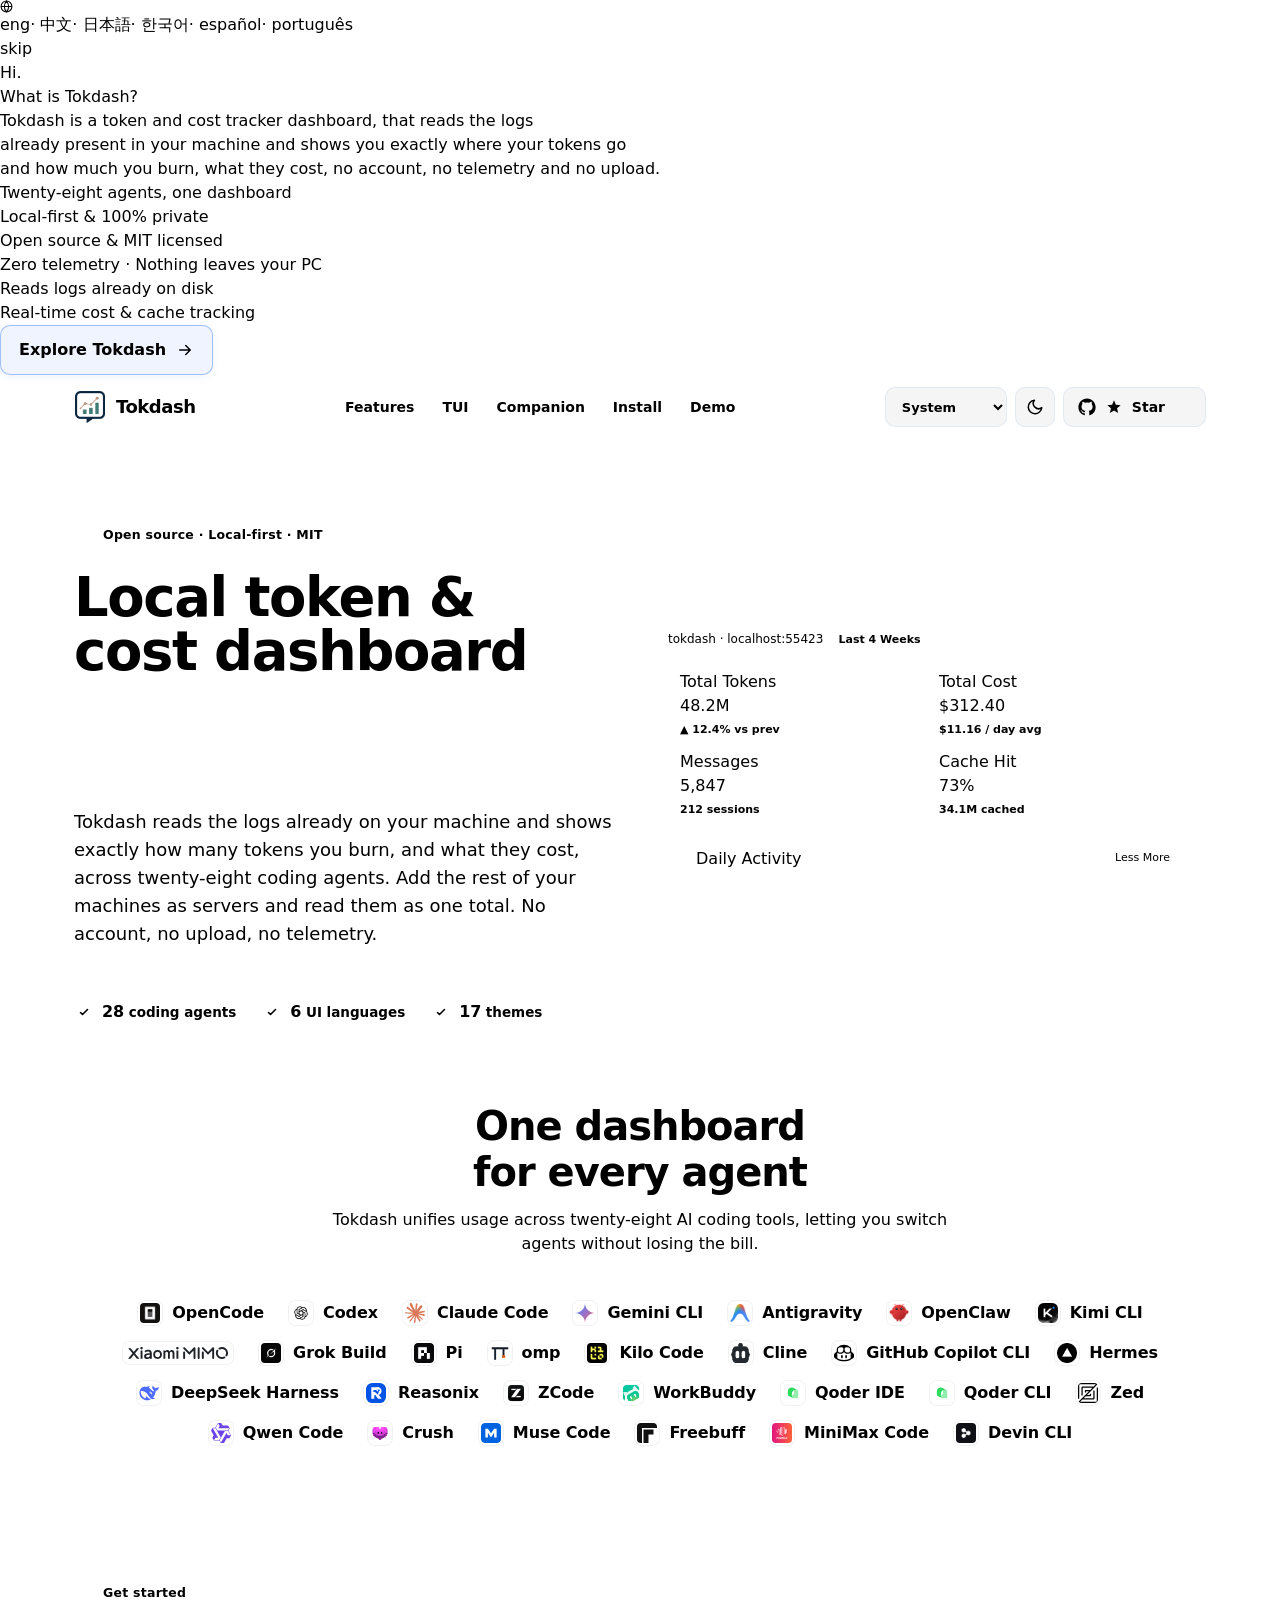
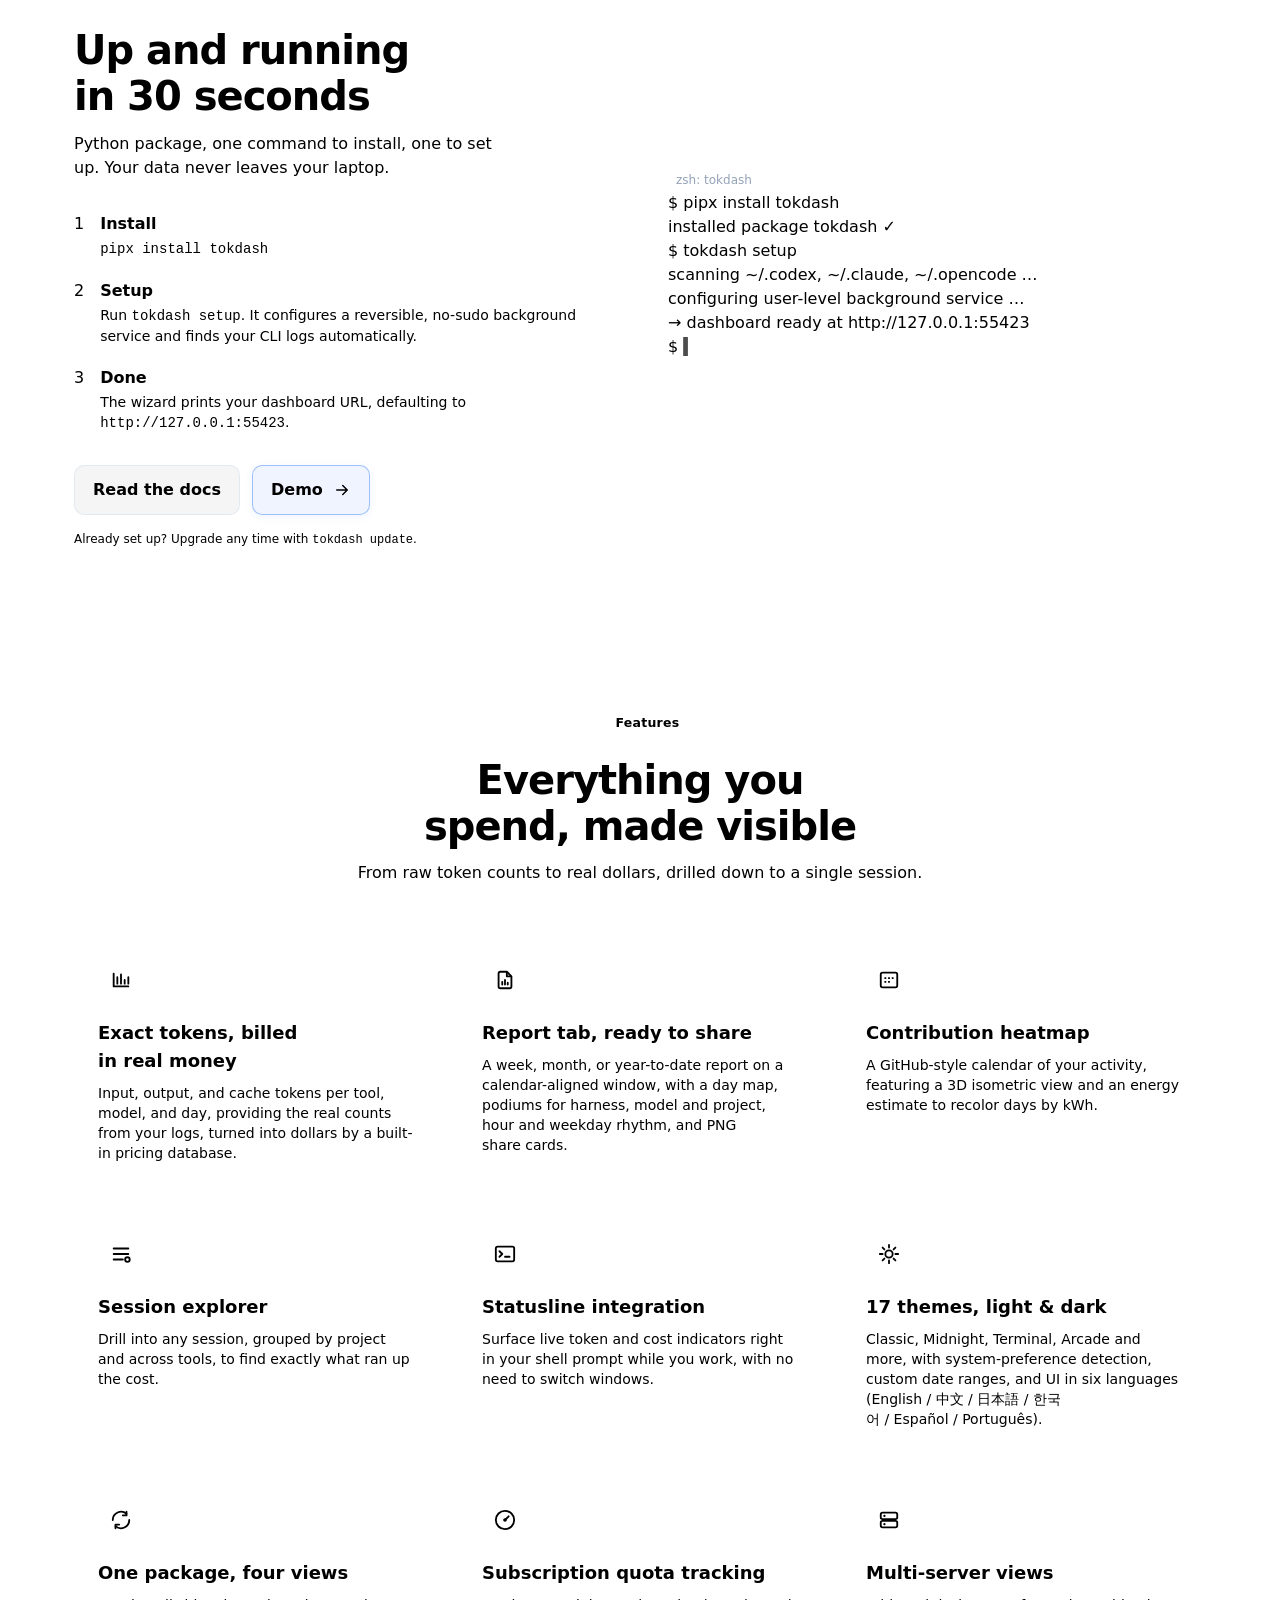
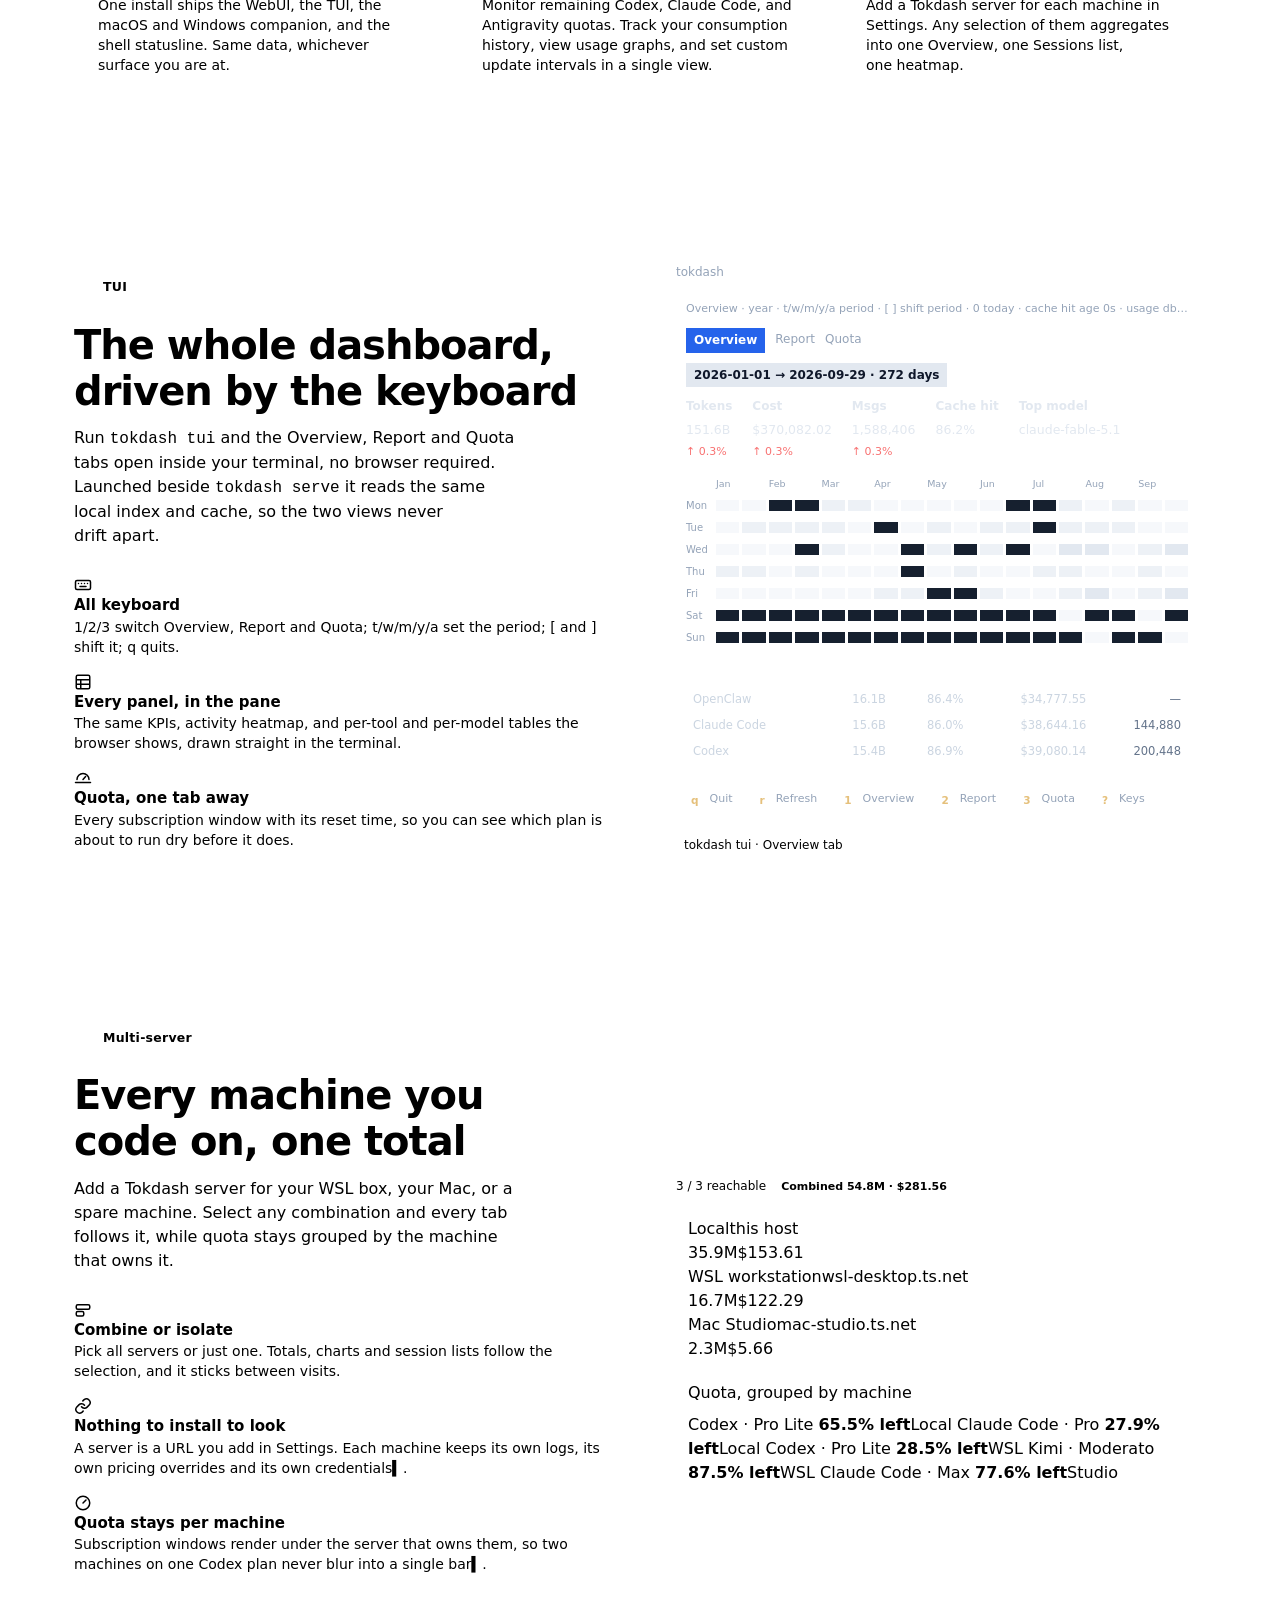
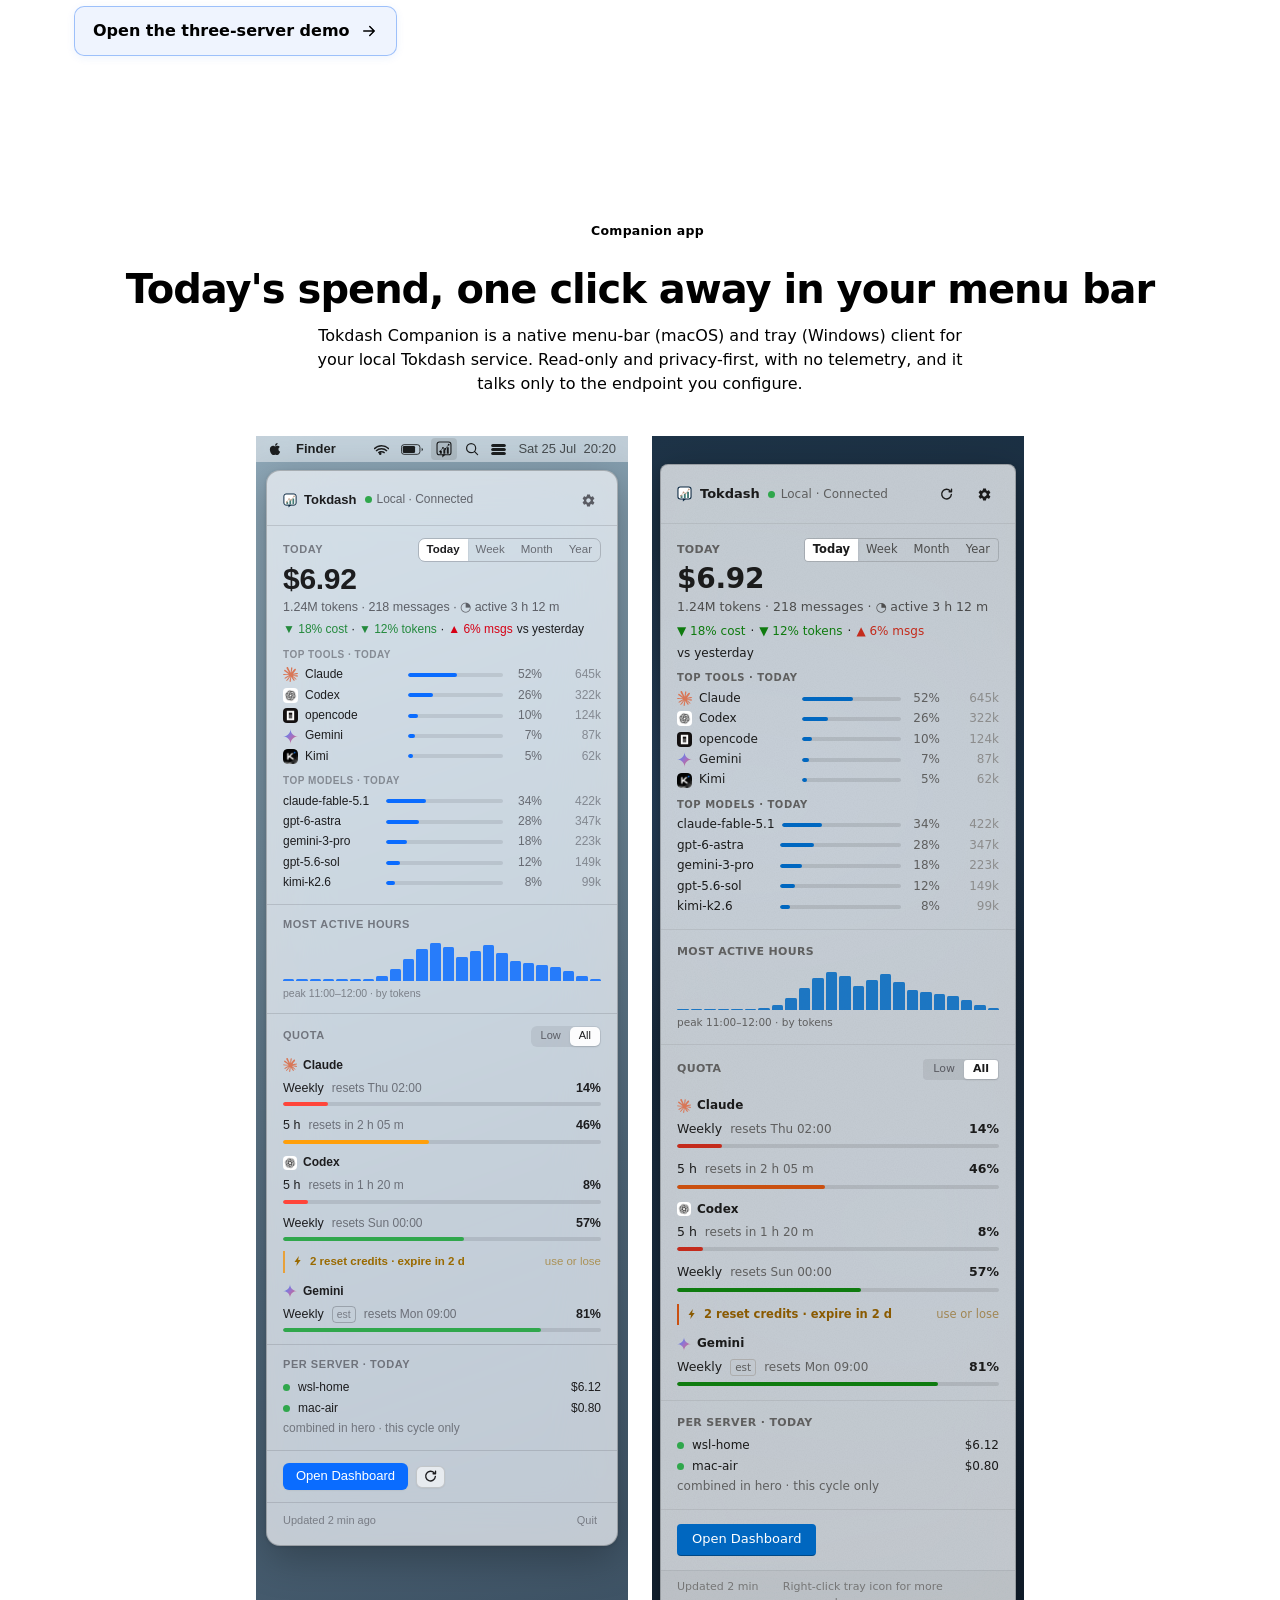
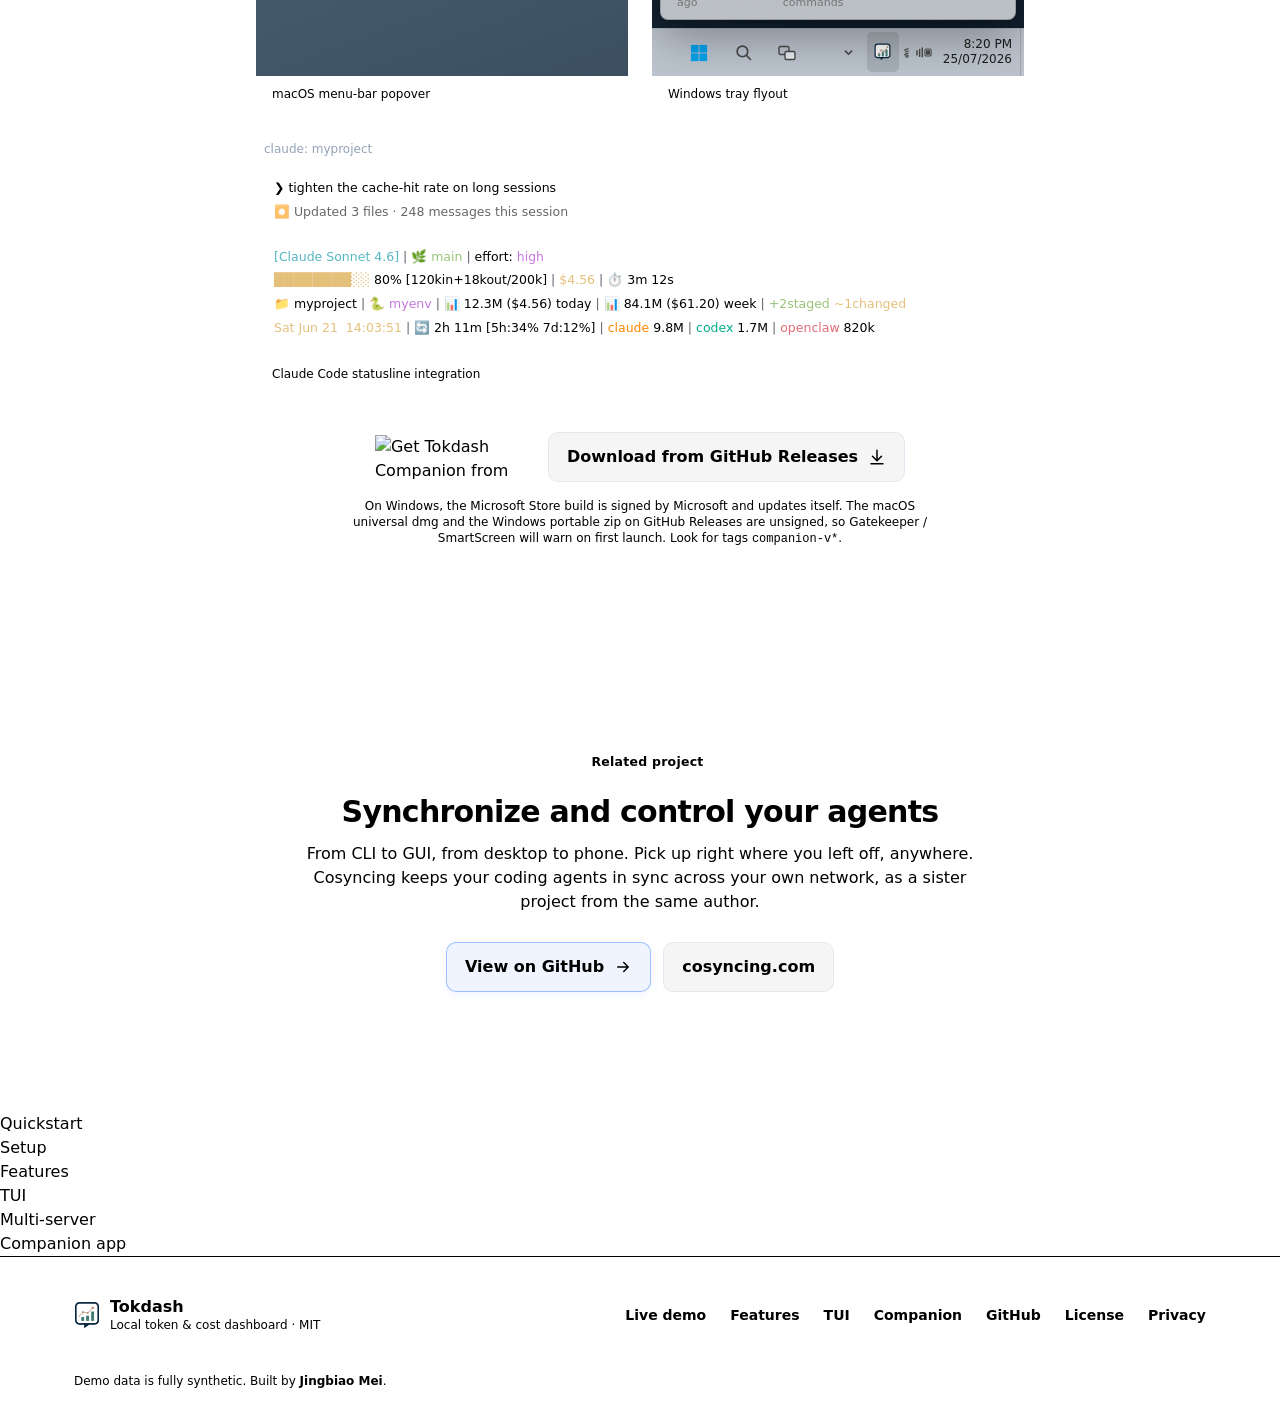
==== commit 6bb16a09: "feat(landing): restore supported-agent ticker below the hero (#27) Restore the approved one-row tick" ====
--- a/index.html
+++ b/index.html
@@ -196,7 +196,7 @@
       <div id="landerChipsGrid" class="lander-chips-grid">
         <div class="lander-story-chip">
           <span class="chip-dot"></span>
-          <span>Twenty-seven agents, one dashboard</span>
+          <span>Twenty-eight agents, one dashboard</span>
         </div>
         <div class="lander-story-chip">
           <span class="chip-dot"></span>
@@ -299,7 +299,7 @@
 
           <p id="heroParagraph" class="reveal text-base sm:text-lg text-muted mt-5 max-w-xl" data-i18n="hero.sub">
             Tokdash reads the logs already on your machine and shows exactly how many tokens you burn, and what they
-            cost, across twenty-seven coding agents. Add the rest of your machines as servers and read them as one
+            cost, across twenty-eight coding agents. Add the rest of your machines as servers and read them as one
             total. No account, no upload, no telemetry.
           </p>
 
@@ -309,7 +309,7 @@
           <div class="proof reveal" aria-label="Tokdash at a glance">
             <span class="proof-item">
               <span class="tick" aria-hidden="true"><svg width="12" height="12" viewBox="0 0 24 24" fill="none"><path d="m5 13 4 4L19 7" stroke="currentColor" stroke-width="3.2" stroke-linecap="round" stroke-linejoin="round"/></svg></span>
-              <span data-i18n="hero.proof1"><b>27</b> coding agents</span>
+              <span data-i18n="hero.proof1"><b>28</b> coding agents</span>
             </span>
             <span class="proof-item">
               <span class="tick" aria-hidden="true"><svg width="12" height="12" viewBox="0 0 24 24" fill="none"><path d="m5 13 4 4L19 7" stroke="currentColor" stroke-width="3.2" stroke-linecap="round" stroke-linejoin="round"/></svg></span>
@@ -368,6 +368,78 @@
                 <div id="miniHeat" class="mini-heat"></div>
               </div>
             </div>
+          </div>
+        </div>
+      </div>
+    </section>
+
+    <!-- ============ SUPPORTED TOOLS ============ -->
+    <section id="tools" class="tools-section max-w-[1180px] mx-auto px-4 sm:px-6" aria-labelledby="toolsHeading">
+      <div class="text-center max-w-2xl mx-auto reveal">
+        <h2 id="toolsHeading" class="sec-title font-extrabold tracking-tight" data-i18n="tools.h">One dashboard for every agent</h2>
+        <p class="text-muted mt-3" data-i18n="tools.sub">Tokdash unifies usage across twenty-eight AI coding tools, letting you switch agents without losing the bill.</p>
+        <button class="ticker-control" type="button" aria-controls="toolsTrack" aria-pressed="false"><span aria-hidden="true">Ⅱ</span> <span data-i18n="tools.pause">Pause motion</span></button>
+      </div>
+      <!-- The duplicate completes the seamless loop; each agent is announced and tabbed to once. -->
+      <div class="ticker reveal">
+        <div class="tick-row">
+          <div id="toolsTrack" class="tick-track">
+          <a class="tick-item" href="https://opencode.ai/" target="_blank" rel="noopener"><img class="tick-logo" src="/static/icons/agents/opencode.png" width="26" height="26" alt="" loading="lazy" onerror="this.hidden=true"><span>OpenCode</span></a>
+          <a class="tick-item" href="https://openai.com/codex/" target="_blank" rel="noopener"><img class="tick-logo" src="/static/icons/agents/codex.png" width="26" height="26" alt="" loading="lazy" onerror="this.hidden=true"><span>Codex</span></a>
+          <a class="tick-item" href="https://www.claude.com/product/claude-code" target="_blank" rel="noopener"><img class="tick-logo" src="/static/icons/agents/claude.svg" width="26" height="26" alt="" loading="lazy" onerror="this.hidden=true"><span>Claude Code</span></a>
+          <a class="tick-item" href="https://github.com/google-gemini/gemini-cli" target="_blank" rel="noopener"><img class="tick-logo" src="/static/icons/agents/gemini.svg" width="26" height="26" alt="" loading="lazy" onerror="this.hidden=true"><span>Gemini CLI</span></a>
+          <a class="tick-item" href="https://antigravity.google/" target="_blank" rel="noopener"><img class="tick-logo" src="/static/icons/agents/antigravity.png" width="26" height="26" alt="" loading="lazy" onerror="this.hidden=true"><span>Antigravity</span></a>
+          <a class="tick-item" href="https://openclaw.ai/" target="_blank" rel="noopener"><img class="tick-logo" src="/static/icons/agents/openclaw.png" width="26" height="26" alt="" loading="lazy" onerror="this.hidden=true"><span>OpenClaw</span></a>
+          <a class="tick-item" href="https://github.com/MoonshotAI/kimi-cli" target="_blank" rel="noopener"><img class="tick-logo" src="/static/icons/agents/kimi.png" width="26" height="26" alt="" loading="lazy" onerror="this.hidden=true"><span>Kimi CLI</span></a>
+          <a class="tick-item" aria-label="MiMo Code" href="https://mimo.xiaomi.com/coder" target="_blank" rel="noopener"><img class="tick-logo is-wordmark" src="/static/icons/agents/mimo.svg" width="112" height="24" alt="" loading="lazy" onerror="this.hidden=true;this.nextElementSibling.hidden=false"><span hidden>MiMo Code</span></a>
+          <a class="tick-item" href="https://grok.com/build" target="_blank" rel="noopener"><img class="tick-logo" src="/static/icons/agents/grok.png" width="26" height="26" alt="" loading="lazy" onerror="this.hidden=true"><span>Grok Build</span></a>
+          <a class="tick-item" href="https://pi.dev/" target="_blank" rel="noopener"><img class="tick-logo" src="/static/icons/agents/pi.png" width="26" height="26" alt="" loading="lazy" onerror="this.hidden=true"><span>Pi</span></a>
+          <a class="tick-item" href="https://omp.sh/" target="_blank" rel="noopener"><img class="tick-logo" src="/static/icons/agents/omp.png" width="26" height="26" alt="" loading="lazy" onerror="this.hidden=true"><span>omp</span></a>
+          <a class="tick-item" href="https://kilocode.ai/" target="_blank" rel="noopener"><img class="tick-logo" src="/static/icons/agents/kilocode.png" width="26" height="26" alt="" loading="lazy" onerror="this.hidden=true"><span>Kilo Code</span></a>
+          <a class="tick-item" href="https://cline.bot/" target="_blank" rel="noopener"><img class="tick-logo" src="/static/icons/agents/cline.png" width="26" height="26" alt="" loading="lazy" onerror="this.hidden=true"><span>Cline</span></a>
+          <a class="tick-item" href="https://github.com/features/copilot" target="_blank" rel="noopener"><img class="tick-logo" src="/static/icons/agents/copilot.svg" width="26" height="26" alt="" loading="lazy" onerror="this.hidden=true"><span>GitHub Copilot CLI</span></a>
+          <a class="tick-item" href="https://hermes-agent.nousresearch.com/" target="_blank" rel="noopener"><img class="tick-logo" src="/static/icons/agents/hermes.png" width="26" height="26" alt="" loading="lazy" onerror="this.hidden=true"><span>Hermes</span></a>
+          <a class="tick-item" href="https://github.com/deepseek-ai/deepseek-harness" target="_blank" rel="noopener"><img class="tick-logo" src="/static/icons/agents/dsh.svg" width="26" height="26" alt="" loading="lazy" onerror="this.hidden=true"><span>DeepSeek Harness</span></a>
+          <a class="tick-item" href="https://reasonix.io/" target="_blank" rel="noopener"><img class="tick-logo" src="/static/icons/agents/reasonix.svg" width="26" height="26" alt="" loading="lazy" onerror="this.hidden=true"><span>Reasonix</span></a>
+          <a class="tick-item" href="https://zcode.z.ai" target="_blank" rel="noopener"><img class="tick-logo" src="/static/icons/agents/zcode.png" width="26" height="26" alt="" loading="lazy" onerror="this.hidden=true"><span>ZCode</span></a>
+          <a class="tick-item" href="https://www.workbuddy.ai/" target="_blank" rel="noopener"><img class="tick-logo" src="/static/icons/agents/workbuddy.png" width="26" height="26" alt="" loading="lazy" onerror="this.hidden=true"><span>WorkBuddy</span></a>
+          <a class="tick-item" href="https://qoder.com/" target="_blank" rel="noopener"><img class="tick-logo" src="/static/icons/agents/qoder.png" width="26" height="26" alt="" loading="lazy" onerror="this.hidden=true"><span>Qoder IDE</span></a>
+          <a class="tick-item" href="https://qoder.com/" target="_blank" rel="noopener"><img class="tick-logo" src="/static/icons/agents/qoder.png" width="26" height="26" alt="" loading="lazy" onerror="this.hidden=true"><span>Qoder CLI</span></a>
+          <a class="tick-item" href="https://zed.dev/" target="_blank" rel="noopener"><img class="tick-logo" src="/static/icons/agents/zed.svg" width="26" height="26" alt="" loading="lazy" onerror="this.hidden=true"><span>Zed</span></a>
+          <a class="tick-item" href="https://github.com/QwenLM/qwen-code" target="_blank" rel="noopener"><img class="tick-logo" src="/static/icons/agents/qwen_code.svg" width="26" height="26" alt="" loading="lazy" onerror="this.hidden=true"><span>Qwen Code</span></a>
+          <a class="tick-item" href="https://charm.land/crush" target="_blank" rel="noopener"><img class="tick-logo" src="/static/icons/agents/crush.png" width="26" height="26" alt="" loading="lazy" onerror="this.hidden=true"><span>Crush</span></a>
+          <a class="tick-item" href="https://dev.meta.ai/docs/muse-code" target="_blank" rel="noopener"><img class="tick-logo" src="/static/icons/agents/muse.svg" width="26" height="26" alt="" loading="lazy" onerror="this.hidden=true"><span>Muse Code</span></a>
+          <a class="tick-item" href="https://freebuff.com/" target="_blank" rel="noopener"><img class="tick-logo" src="/static/icons/agents/freebuff.svg" width="26" height="26" alt="" loading="lazy" onerror="this.hidden=true"><span>Freebuff</span></a>
+          <a class="tick-item" href="https://github.com/MiniMax-AI/minimax-code" target="_blank" rel="noopener"><img class="tick-logo" src="/static/icons/agents/minimax.png" width="26" height="26" alt="" loading="lazy" onerror="this.hidden=true"><span>MiniMax Code</span></a>
+          <a class="tick-item" href="https://devin.ai/cli" target="_blank" rel="noopener"><img class="tick-logo" src="/static/icons/agents/devin.png" width="26" height="26" alt="" loading="lazy" onerror="this.hidden=true"><span>Devin CLI</span></a>
+          <a class="tick-item" aria-hidden="true" tabindex="-1" href="https://opencode.ai/" target="_blank" rel="noopener"><img class="tick-logo" src="/static/icons/agents/opencode.png" width="26" height="26" alt="" loading="lazy" onerror="this.hidden=true"><span>OpenCode</span></a>
+          <a class="tick-item" aria-hidden="true" tabindex="-1" href="https://openai.com/codex/" target="_blank" rel="noopener"><img class="tick-logo" src="/static/icons/agents/codex.png" width="26" height="26" alt="" loading="lazy" onerror="this.hidden=true"><span>Codex</span></a>
+          <a class="tick-item" aria-hidden="true" tabindex="-1" href="https://www.claude.com/product/claude-code" target="_blank" rel="noopener"><img class="tick-logo" src="/static/icons/agents/claude.svg" width="26" height="26" alt="" loading="lazy" onerror="this.hidden=true"><span>Claude Code</span></a>
+          <a class="tick-item" aria-hidden="true" tabindex="-1" href="https://github.com/google-gemini/gemini-cli" target="_blank" rel="noopener"><img class="tick-logo" src="/static/icons/agents/gemini.svg" width="26" height="26" alt="" loading="lazy" onerror="this.hidden=true"><span>Gemini CLI</span></a>
+          <a class="tick-item" aria-hidden="true" tabindex="-1" href="https://antigravity.google/" target="_blank" rel="noopener"><img class="tick-logo" src="/static/icons/agents/antigravity.png" width="26" height="26" alt="" loading="lazy" onerror="this.hidden=true"><span>Antigravity</span></a>
+          <a class="tick-item" aria-hidden="true" tabindex="-1" href="https://openclaw.ai/" target="_blank" rel="noopener"><img class="tick-logo" src="/static/icons/agents/openclaw.png" width="26" height="26" alt="" loading="lazy" onerror="this.hidden=true"><span>OpenClaw</span></a>
+          <a class="tick-item" aria-hidden="true" tabindex="-1" href="https://github.com/MoonshotAI/kimi-cli" target="_blank" rel="noopener"><img class="tick-logo" src="/static/icons/agents/kimi.png" width="26" height="26" alt="" loading="lazy" onerror="this.hidden=true"><span>Kimi CLI</span></a>
+          <a class="tick-item" aria-hidden="true" tabindex="-1" aria-label="MiMo Code" href="https://mimo.xiaomi.com/coder" target="_blank" rel="noopener"><img class="tick-logo is-wordmark" src="/static/icons/agents/mimo.svg" width="112" height="24" alt="" loading="lazy" onerror="this.hidden=true;this.nextElementSibling.hidden=false"><span hidden>MiMo Code</span></a>
+          <a class="tick-item" aria-hidden="true" tabindex="-1" href="https://grok.com/build" target="_blank" rel="noopener"><img class="tick-logo" src="/static/icons/agents/grok.png" width="26" height="26" alt="" loading="lazy" onerror="this.hidden=true"><span>Grok Build</span></a>
+          <a class="tick-item" aria-hidden="true" tabindex="-1" href="https://pi.dev/" target="_blank" rel="noopener"><img class="tick-logo" src="/static/icons/agents/pi.png" width="26" height="26" alt="" loading="lazy" onerror="this.hidden=true"><span>Pi</span></a>
+          <a class="tick-item" aria-hidden="true" tabindex="-1" href="https://omp.sh/" target="_blank" rel="noopener"><img class="tick-logo" src="/static/icons/agents/omp.png" width="26" height="26" alt="" loading="lazy" onerror="this.hidden=true"><span>omp</span></a>
+          <a class="tick-item" aria-hidden="true" tabindex="-1" href="https://kilocode.ai/" target="_blank" rel="noopener"><img class="tick-logo" src="/static/icons/agents/kilocode.png" width="26" height="26" alt="" loading="lazy" onerror="this.hidden=true"><span>Kilo Code</span></a>
+          <a class="tick-item" aria-hidden="true" tabindex="-1" href="https://cline.bot/" target="_blank" rel="noopener"><img class="tick-logo" src="/static/icons/agents/cline.png" width="26" height="26" alt="" loading="lazy" onerror="this.hidden=true"><span>Cline</span></a>
+          <a class="tick-item" aria-hidden="true" tabindex="-1" href="https://github.com/features/copilot" target="_blank" rel="noopener"><img class="tick-logo" src="/static/icons/agents/copilot.svg" width="26" height="26" alt="" loading="lazy" onerror="this.hidden=true"><span>GitHub Copilot CLI</span></a>
+          <a class="tick-item" aria-hidden="true" tabindex="-1" href="https://hermes-agent.nousresearch.com/" target="_blank" rel="noopener"><img class="tick-logo" src="/static/icons/agents/hermes.png" width="26" height="26" alt="" loading="lazy" onerror="this.hidden=true"><span>Hermes</span></a>
+          <a class="tick-item" aria-hidden="true" tabindex="-1" href="https://github.com/deepseek-ai/deepseek-harness" target="_blank" rel="noopener"><img class="tick-logo" src="/static/icons/agents/dsh.svg" width="26" height="26" alt="" loading="lazy" onerror="this.hidden=true"><span>DeepSeek Harness</span></a>
+          <a class="tick-item" aria-hidden="true" tabindex="-1" href="https://reasonix.io/" target="_blank" rel="noopener"><img class="tick-logo" src="/static/icons/agents/reasonix.svg" width="26" height="26" alt="" loading="lazy" onerror="this.hidden=true"><span>Reasonix</span></a>
+          <a class="tick-item" aria-hidden="true" tabindex="-1" href="https://zcode.z.ai" target="_blank" rel="noopener"><img class="tick-logo" src="/static/icons/agents/zcode.png" width="26" height="26" alt="" loading="lazy" onerror="this.hidden=true"><span>ZCode</span></a>
+          <a class="tick-item" aria-hidden="true" tabindex="-1" href="https://www.workbuddy.ai/" target="_blank" rel="noopener"><img class="tick-logo" src="/static/icons/agents/workbuddy.png" width="26" height="26" alt="" loading="lazy" onerror="this.hidden=true"><span>WorkBuddy</span></a>
+          <a class="tick-item" aria-hidden="true" tabindex="-1" href="https://qoder.com/" target="_blank" rel="noopener"><img class="tick-logo" src="/static/icons/agents/qoder.png" width="26" height="26" alt="" loading="lazy" onerror="this.hidden=true"><span>Qoder IDE</span></a>
+          <a class="tick-item" aria-hidden="true" tabindex="-1" href="https://qoder.com/" target="_blank" rel="noopener"><img class="tick-logo" src="/static/icons/agents/qoder.png" width="26" height="26" alt="" loading="lazy" onerror="this.hidden=true"><span>Qoder CLI</span></a>
+          <a class="tick-item" aria-hidden="true" tabindex="-1" href="https://zed.dev/" target="_blank" rel="noopener"><img class="tick-logo" src="/static/icons/agents/zed.svg" width="26" height="26" alt="" loading="lazy" onerror="this.hidden=true"><span>Zed</span></a>
+          <a class="tick-item" aria-hidden="true" tabindex="-1" href="https://github.com/QwenLM/qwen-code" target="_blank" rel="noopener"><img class="tick-logo" src="/static/icons/agents/qwen_code.svg" width="26" height="26" alt="" loading="lazy" onerror="this.hidden=true"><span>Qwen Code</span></a>
+          <a class="tick-item" aria-hidden="true" tabindex="-1" href="https://charm.land/crush" target="_blank" rel="noopener"><img class="tick-logo" src="/static/icons/agents/crush.png" width="26" height="26" alt="" loading="lazy" onerror="this.hidden=true"><span>Crush</span></a>
+          <a class="tick-item" aria-hidden="true" tabindex="-1" href="https://dev.meta.ai/docs/muse-code" target="_blank" rel="noopener"><img class="tick-logo" src="/static/icons/agents/muse.svg" width="26" height="26" alt="" loading="lazy" onerror="this.hidden=true"><span>Muse Code</span></a>
+          <a class="tick-item" aria-hidden="true" tabindex="-1" href="https://freebuff.com/" target="_blank" rel="noopener"><img class="tick-logo" src="/static/icons/agents/freebuff.svg" width="26" height="26" alt="" loading="lazy" onerror="this.hidden=true"><span>Freebuff</span></a>
+          <a class="tick-item" aria-hidden="true" tabindex="-1" href="https://github.com/MiniMax-AI/minimax-code" target="_blank" rel="noopener"><img class="tick-logo" src="/static/icons/agents/minimax.png" width="26" height="26" alt="" loading="lazy" onerror="this.hidden=true"><span>MiniMax Code</span></a>
+          <a class="tick-item" aria-hidden="true" tabindex="-1" href="https://devin.ai/cli" target="_blank" rel="noopener"><img class="tick-logo" src="/static/icons/agents/devin.png" width="26" height="26" alt="" loading="lazy" onerror="this.hidden=true"><span>Devin CLI</span></a>
           </div>
         </div>
       </div>
@@ -1079,6 +1151,7 @@
 
   <script src="/static/landing/chrome.js"></script>
   <script src="/static/landing/hero.js"></script>
+  <script src="/static/landing/ticker.js"></script>
   <script src="/static/landing/scroll-effects.js"></script>
   <script src="/static/landing/reveal.js"></script>
   <script src="/static/landing/i18n.js"></script>
--- a/static/landing/components.css
+++ b/static/landing/components.css
@@ -0,0 +1,587 @@
+/* ---- Card system ---- */
+.surface {
+  background: var(--glass);
+  border: 1px solid var(--glass-line);
+  border-radius: var(--radius-lg);
+  box-shadow: var(--shadow-sm), var(--shadow-md), var(--shadow-lg), var(--hairline);
+  backdrop-filter: var(--glass-blur);
+  -webkit-backdrop-filter: var(--glass-blur);
+  transition: transform var(--t-med) ease, box-shadow var(--t-med) ease, border-color var(--t-med) ease, background var(--t-med) ease;
+}
+.surface:hover {
+  border-color: color-mix(in srgb, var(--color-primary) 28%, var(--color-border));
+  box-shadow: var(--shadow-md), var(--hairline);
+  transform: translateY(-3px);
+}
+html.dark .surface {
+  background: var(--glass);
+  border-color: var(--glass-line);
+  box-shadow: var(--shadow-sm), var(--shadow-md), var(--hairline);
+}
+html.dark .surface:hover {
+  border-color: color-mix(in srgb, var(--color-primary) 40%, var(--glass-line));
+  box-shadow: var(--shadow-md), var(--shadow-lg), var(--hairline);
+}
+/* Static surface, no lift on hover (used for the hero preview & terminal) */
+.surface-static:hover { transform: none; }
+
+/* ---- Buttons ---- */
+.btn {
+  display: inline-flex; align-items: center; justify-content: center; gap: 10px;
+  border-radius: 10px; padding: 12px 18px; min-height: 48px;
+  font-weight: 600; cursor: pointer; user-select: none; white-space: nowrap;
+  position: relative; overflow: hidden;
+  transition: transform var(--t-fast) ease, box-shadow var(--t-fast) ease, background var(--t-fast) ease, border-color var(--t-fast) ease, color var(--t-fast) ease;
+}
+.btn:focus-visible { outline: none; box-shadow: 0 0 0 4px rgba(59, 130, 246, 0.28); }
+/* Pale at rest, solid on hover: the tint keeps the page calm until a
+   pointer actually lands on the action. */
+.btn-primary {
+  background: rgba(37, 99, 235, 0.07);
+  color: var(--color-primary);
+  border: 1px solid rgba(59, 130, 246, 0.45);
+  box-shadow: 0 2px 8px rgba(37, 99, 235, 0.08);
+  backdrop-filter: blur(8px);
+  -webkit-backdrop-filter: blur(8px);
+}
+.btn-primary svg path {
+  stroke: currentColor;
+  transition: stroke var(--t-fast) ease;
+}
+.btn-primary:hover {
+  background: linear-gradient(135deg, #2563EB 0%, #3B82F6 100%);
+  color: #ffffff;
+  border-color: rgba(59, 130, 246, 0.85);
+  transform: translateY(-2px);
+  box-shadow: 0 8px 22px rgba(37, 99, 235, 0.28), 0 3px 6px rgba(37, 99, 235, 0.16);
+}
+.btn-primary:active {
+  transform: translateY(0);
+  box-shadow: 0 2px 6px rgba(37, 99, 235, 0.2);
+}
+html.dark .btn-primary {
+  background: rgba(59, 130, 246, 0.12);
+  color: #93C5FD;
+  border: 1px solid rgba(147, 197, 253, 0.35);
+  box-shadow: 0 2px 10px rgba(0, 0, 0, 0.25);
+}
+html.dark .btn-primary:hover {
+  background: linear-gradient(135deg, #1D4ED8 0%, #2563EB 100%);
+  color: #ffffff;
+  border-color: rgba(96, 165, 250, 0.75);
+  box-shadow: 0 8px 22px rgba(37, 99, 235, 0.38), 0 3px 6px rgba(37, 99, 235, 0.2);
+}
+
+/* The arrow leans into the direction of travel, and a sheen rides across
+   the primary button as it fills. The sheen is white on purpose: it only
+   becomes visible on hover, where the pale tint has already become the
+   solid blue fill it reads well against. */
+.btn svg, .cmd .copy-ic { transition: transform var(--t-fast) cubic-bezier(0.22, 1, 0.36, 1); }
+.btn:hover svg { transform: translateX(3px); }
+.btn:active svg { transform: translateX(1px); }
+.btn-primary::after {
+  content: ""; position: absolute; inset: 0; border-radius: inherit; pointer-events: none;
+  background: linear-gradient(100deg, transparent 30%, rgba(255, 255, 255, 0.28) 50%, transparent 70%);
+  transform: translateX(-120%); opacity: 0;
+}
+.btn-primary:hover::after { transform: translateX(120%); opacity: 1; transition: transform 0.7s cubic-bezier(0.22, 1, 0.36, 1), opacity 0.2s ease; }
+
+.btn-ghost {
+  background: rgba(15, 23, 42, 0.04); color: var(--color-text);
+  border: 1px solid rgba(226,232,240,0.9);
+}
+.btn-ghost:hover { background: rgba(15, 23, 42, 0.08); transform: translateY(-1px); border-color: rgba(30,64,175,0.3); }
+html.dark .btn-ghost { background: var(--glass); border-color: var(--glass-line); }
+html.dark .btn-ghost:hover { background: var(--wash, rgba(255,255,255,0.06)); border-color: color-mix(in srgb, var(--color-primary) 40%, var(--glass-line)); }
+
+/* Microsoft Store badge: Microsoft ships a dark badge for light backgrounds and a
+   light badge for dark ones. Keyed off html.dark so it follows the site toggle. */
+.ms-badge { display: inline-flex; border-radius: 6px; transition: transform .18s ease; }
+.ms-badge:hover { transform: translateY(-2px); }
+.ms-badge img { display: block; height: 44px; width: auto; }
+.ms-badge .ms-badge-d { display: none; }
+html.dark .ms-badge .ms-badge-l { display: none; }
+html.dark .ms-badge .ms-badge-d { display: block; }
+
+/* "Star on GitHub" button */
+.gh-star .gh-starglyph { transition: transform var(--t-fast) ease; }
+.gh-star:hover { border-color: color-mix(in srgb, var(--color-cta) 55%, var(--color-border)); }
+.gh-star:hover .gh-starglyph { transform: scale(1.18) rotate(-8deg); }
+.gh-count {
+  display: inline-flex; align-items: center; padding: 1px 8px; border-radius: 999px;
+  font-size: 12px; font-weight: 700; line-height: 1.5;
+  background: color-mix(in srgb, var(--color-cta) 18%, transparent);
+  color: color-mix(in srgb, var(--color-cta) 86%, var(--color-text));
+}
+
+/* ---- Nav ----
+   Frosted glass, but the blur is only switched on once the bar is actually
+   sitting over content. At the top of the hero there is nothing behind it
+   to blur, so paying for a full-width backdrop filter there would be cost
+   with no visible return, and a backdrop filter on a fixed-width element
+   has to re-blur on every frame the page moves under it. */
+.site-nav {
+  position: sticky; top: 0; z-index: 50;
+  background: color-mix(in srgb, var(--color-bg) 62%, transparent);
+  border-bottom: 1px solid transparent;
+  transition: background var(--t-med) ease, box-shadow var(--t-med) ease,
+              border-color var(--t-med) ease, backdrop-filter var(--t-med) ease;
+}
+/* Once the hero starts leaving, the bar earns a real edge and the glass
+   switches on. */
+.site-nav.scrolled {
+  backdrop-filter: var(--glass-blur);
+  -webkit-backdrop-filter: var(--glass-blur);
+  background: color-mix(in srgb, var(--color-bg) 80%, transparent);
+  border-bottom-color: var(--color-border);
+  box-shadow: 0 6px 18px -12px rgba(15, 23, 42, 0.14);
+}
+html.dark .site-nav.scrolled {
+  background: color-mix(in srgb, var(--color-bg) 72%, transparent);
+  box-shadow: 0 10px 30px -14px rgba(0, 0, 0, 0.7);
+}
+@media (prefers-reduced-transparency: reduce) {
+  .site-nav, .site-nav.scrolled { background: var(--color-bg); backdrop-filter: none; -webkit-backdrop-filter: none; }
+}
+.nav-progress { position: absolute; left: 0; right: 0; bottom: -1px; height: 2px; pointer-events: none; }
+.nav-progress > i {
+  display: block; height: 100%; width: 100%;
+  transform: scaleX(0); transform-origin: 0 50%; will-change: transform;
+  background: linear-gradient(90deg, var(--color-primary), var(--color-secondary) 55%, var(--color-cta));
+  box-shadow: 0 0 10px color-mix(in srgb, var(--color-primary) 55%, transparent);
+}
+.nav-link {
+  position: relative;
+  font-size: 14px; font-weight: 600; color: var(--color-muted);
+  padding: 8px 12px; border-radius: 8px;
+  transition: color var(--t-fast) ease, background var(--t-fast) ease;
+}
+.nav-link:hover { color: var(--color-text); background: rgba(30,64,175,0.06); }
+/* Underline grows from the centre, so the nav reads as one considered set. */
+.nav-link::after {
+  content: ""; position: absolute; left: 18%; right: 18%; bottom: 2px; height: 2px;
+  border-radius: 2px; background: var(--color-primary);
+  transform: scaleX(0); transform-origin: 50% 50%;
+  transition: transform var(--t-med) cubic-bezier(0.22, 1, 0.36, 1);
+}
+.nav-link:hover::after, .nav-link:focus-visible::after { transform: scaleX(1); }
+html.dark .nav-link:hover { background: rgba(96, 165, 250, 0.10); }
+
+/* ---- Eyebrow chip ---- */
+/* A blue wash on the light page, as in the dashboard. The dark page keeps
+   the accent in the text only, where a wash would read as a smudge. */
+.chip {
+  display: inline-flex; align-items: center; gap: 8px;
+  padding: 6px 14px; border-radius: 999px; font-size: 12.5px; font-weight: 600;
+  letter-spacing: 0.02em; color: var(--color-primary);
+  background: color-mix(in srgb, var(--color-primary) 10%, transparent);
+  border: 1px solid color-mix(in srgb, var(--color-primary) 24%, transparent);
+}
+html.dark .chip { background: var(--pill-fill); border-color: var(--glass-line); }
+.chip .dot { width: 7px; height: 7px; border-radius: 50%; background: var(--color-cta); box-shadow: 0 0 0 3px color-mix(in srgb, var(--color-cta) 22%, transparent); }
+
+/* ---- Gradient headline accent ---- */
+.grad-text {
+  background: linear-gradient(120deg, var(--color-primary), var(--color-secondary) 60%, var(--color-cta));
+  -webkit-background-clip: text; background-clip: text; color: transparent;
+}
+
+/* ---- Typographic polish ----
+   balance evens out the ragged last line of a heading; pretty stops the
+   browser leaving a single word stranded on the final line of a paragraph. */
+h1, h2, h3 { text-wrap: balance; }
+p { text-wrap: pretty; }
+
+/* Section headings share one scale so the page keeps a single voice.
+   Defined here rather than as Tailwind utilities so the prebuilt,
+   purged static/landing.css does not have to be regenerated for it. */
+.sec-title { font-size: 1.875rem; line-height: 1.14; }
+@media (min-width: 640px) { .sec-title { font-size: 2.5rem; } }
+
+/* Keyboard focus, everywhere. .btn keeps its own ring, so it opts out. */
+:where(a, button, select, input, summary):not(.btn):focus-visible {
+  outline: 2px solid var(--color-primary);
+  outline-offset: 2px;
+  border-radius: 8px;
+}
+
+/* ---- Section pacing ----
+   A barely-there tint every other section gives the long page a rhythm
+   instead of one undifferentiated white column. */
+/* z-index: 0 makes the section its own stacking context, so the -1
+   pseudo paints above the page background instead of behind it. */
+.band { position: relative; z-index: 0; }
+.band::before {
+  content: ""; position: absolute; z-index: -1;
+  top: 0; bottom: 0; left: 50%; transform: translateX(-50%); width: 100vw;
+  /* A faint blue wash, the same idea as the dark theme's: a grey one
+     reads as a dirty band on the white page. */
+  background: linear-gradient(180deg,
+    color-mix(in srgb, var(--color-primary) 3.5%, transparent),
+    color-mix(in srgb, var(--color-primary) 1%, transparent));
+  border-top: 1px solid color-mix(in srgb, var(--color-border) 85%, transparent);
+  border-bottom: 1px solid color-mix(in srgb, var(--color-border) 85%, transparent);
+  -webkit-mask-image: linear-gradient(180deg, transparent, #000 12%, #000 88%, transparent);
+  mask-image: linear-gradient(180deg, transparent, #000 12%, #000 88%, transparent);
+}
+html.dark .band::before {
+  background: linear-gradient(180deg,
+    color-mix(in srgb, var(--color-primary) 7%, transparent),
+    color-mix(in srgb, var(--color-primary) 2.5%, transparent));
+  border-top-color: color-mix(in srgb, var(--color-border) 60%, transparent);
+  border-bottom-color: color-mix(in srgb, var(--color-border) 60%, transparent);
+}
+
+/* ---- Hero proof strip ---- */
+.proof {
+  display: flex; flex-wrap: wrap; align-items: center; gap: 10px 26px;
+  margin-top: 30px; padding-top: 22px;
+  border-top: 1px solid color-mix(in srgb, var(--color-border) 80%, transparent);
+}
+.proof-item {
+  display: inline-flex; align-items: center; gap: 8px;
+  font-size: 13.5px; font-weight: 600; color: var(--color-muted);
+}
+.proof-item b {
+  color: var(--color-text); font-weight: 800; font-size: 16px;
+  font-variant-numeric: tabular-nums; letter-spacing: -0.01em;
+}
+.proof-item .tick {
+  width: 20px; height: 20px; border-radius: 50%; flex: none;
+  display: inline-flex; align-items: center; justify-content: center;
+  color: var(--color-cost);
+  background: color-mix(in srgb, var(--color-cost) 14%, transparent);
+}
+
+/* ---- Scroll hint ---- */
+.scroll-hint {
+  display: inline-flex; align-items: center; gap: 10px;
+  margin-top: 26px; color: var(--color-muted);
+  font-size: 11.5px; font-weight: 700; letter-spacing: 0.14em; text-transform: uppercase;
+  transition: opacity 0.5s ease, transform 0.5s ease;
+}
+.scroll-hint.gone { opacity: 0; transform: translateY(10px); pointer-events: none; }
+.scroll-hint-mouse {
+  width: 20px; height: 32px; border-radius: 11px; flex: none; position: relative;
+  border: 1.5px solid color-mix(in srgb, var(--color-muted) 55%, transparent);
+}
+.scroll-hint-mouse > i {
+  position: absolute; left: 50%; top: 6px; width: 3px; height: 7px; margin-left: -1.5px;
+  border-radius: 2px; background: var(--color-primary);
+  animation: hint-wheel 1.9s cubic-bezier(0.65, 0, 0.35, 1) infinite;
+}
+@keyframes hint-wheel {
+  0%   { transform: translateY(0);    opacity: 0; }
+  25%  { opacity: 1; }
+  70%  { transform: translateY(11px); opacity: 0; }
+  100% { transform: translateY(11px); opacity: 0; }
+}
+@media (prefers-reduced-motion: reduce) { .scroll-hint-mouse > i { animation: none; } }
+
+/* ---- Install command pill ---- */
+.cmd {
+  display: inline-flex; align-items: center; gap: 12px;
+  padding: 12px 14px 12px 18px; border-radius: 12px; min-height: 48px;
+  background: var(--color-text); color: #fff;
+  font-family: "Fira Code", monospace; font-size: 14.5px; font-weight: 500;
+  box-shadow: var(--shadow-md); cursor: pointer; border: none;
+  transition: transform var(--t-fast) ease, box-shadow var(--t-fast) ease;
+}
+html.dark .cmd { background: #0D1322; border: 1px solid rgba(255,255,255,0.16); }
+.cmd:hover { transform: translateY(-2px); box-shadow: var(--shadow-lg); }
+.cmd .prompt { color: var(--color-cta); }
+.cmd .copy-ic {
+  display: inline-flex; align-items: center; justify-content: center;
+  width: 30px; height: 30px; border-radius: 8px;
+  background: rgba(255,255,255,0.12); color: #fff; font-size: 12px; flex: none;
+}
+.cmd.copied .copy-ic { background: var(--color-cost); }
+
+/* ---- Feature / tool cards ---- */
+.feature-icon {
+  width: 46px; height: 46px; border-radius: 12px;
+  display: inline-flex; align-items: center; justify-content: center;
+  background: linear-gradient(135deg, color-mix(in srgb, var(--color-primary) 16%, transparent), color-mix(in srgb, var(--color-secondary) 12%, transparent));
+  color: var(--color-primary); border: 1px solid color-mix(in srgb, var(--color-primary) 20%, transparent);
+}
+.tool-pill {
+  display: flex; align-items: center; gap: 11px; padding: 12px 16px;
+  border-radius: 12px; border: 1px solid var(--glass-line);
+  background: var(--pill-fill);
+  font-weight: 600; font-size: 14.5px; color: var(--color-text); text-decoration: none;
+  transition: transform var(--t-fast) ease, border-color var(--t-fast) ease, box-shadow var(--t-fast) ease, background var(--t-fast) ease;
+}
+/* Deliberately no backdrop-filter here, and the same goes for .chip below.
+   Both sit on an already-opaque card, behind a veil of 4-7% in dark and 90%
+   in light -- at which strength there is nothing behind them left to blur.
+   All 34 of them did have one, and a backdrop filter has to re-sample what
+   is behind the element on every frame the page scrolls. Twenty-five tool
+   pills and nine chips re-sampling a flat card sixty times a second is
+   what turned a smooth scroll into a stutter, in exchange for an effect
+   that was not visible to begin with. The fill stands in for it. */
+.tool-pill:hover { transform: translateY(-2px); border-color: color-mix(in srgb, var(--color-primary) 45%, var(--color-border)); box-shadow: var(--shadow-md); }
+.tool-logo { transition: transform var(--t-med) cubic-bezier(0.22, 1, 0.36, 1), box-shadow var(--t-med) ease; }
+.tool-pill:hover .tool-logo { transform: scale(1.12) rotate(-3deg); }
+/* Card icon lifts a touch as its card does, so the two read as one object. */
+.feature-icon { transition: transform var(--t-med) cubic-bezier(0.22, 1, 0.36, 1), box-shadow var(--t-med) ease; }
+.surface:hover .feature-icon { transform: translateY(-2px) scale(1.06); box-shadow: 0 8px 18px -8px color-mix(in srgb, var(--color-primary) 60%, transparent); }
+/* The hero preview used to carry a 9s infinite box-shadow "breath".
+   box-shadow is paint-only, so that animated forever even at rest and even
+   with nothing on screen: a permanent repaint loop for a decorative hint.
+   The same life is now carried by the JS-driven figure drift further down,
+   which costs nothing while the hero is scrolled away. */
+/* White logo chip, keeping every mark (incl. dark monochrome glyphs) legible in light & dark. */
+.tool-logo { width: 30px; height: 30px; flex: none; object-fit: contain; border-radius: 7px; background: #fff; padding: 4px; box-shadow: inset 0 0 0 1px rgba(15,23,42,0.06); }
+/* Same chip for marks that are wordmarks: they carry the name, so the pill prints no label. */
+.tool-logo.is-wordmark { width: auto; height: 26px; max-width: 100%; padding: 4px 8px; }
+.tool-dot { width: 9px; height: 9px; border-radius: 50%; flex: none; }
+
+/* ---- Supported tools, as one row of drifting names ----
+   The tools used to sit in a three-column grid of twenty-five bordered
+   pills, each carrying a logo. The grid read as a wall: every box was the
+   same weight, so the eye had nothing to land on and the section took
+   eleven rows to say what one line of names says.
+
+   One row of names, drifting slowly, says it in one.
+
+   The row is full bleed. The section around it is capped at 1180px and
+   centred, so the ticker has to escape that cap to reach the edges of the
+   window, which is what the 100vw width and the negative margin below are
+   for. It carried the cap as well at first, which is why the row used to
+   start part way across the screen and stop 260px short of the right edge
+   on a 1440px display: the text was laid out inside a centred 1180px box
+   and then clipped by a row that ran the full width. */
+.ticker {
+  --tick-gap: 32px;
+  /* How far in from each edge the names take to arrive. Scaled to the
+     window rather than held at a fixed length, so the run is the same
+     proportion of the row on a phone and on a wide desktop, and floored
+     and capped so it neither eats the whole row on a small screen nor
+     swallows a third of it on a large one. */
+  --tick-fade: clamp(72px, 12vw, 200px);
+  position: relative;
+  margin-top: 24px;
+  /* Break out of the centred column so the names run edge to edge. The
+     negative margin pulls it back by half the difference between the
+     window and the column, which is what centres the overflow. */
+  width: 100vw;
+  margin-left: calc(50% - 50vw);
+  /* The same slab the preview dashboards are built from, so the row reads
+     as part of the same object rather than as a strip of text laid over
+     the page.
+
+     Thinner than the shared --glass by a long way, and blurred to pay for
+     what the fill no longer does. Glass reads as glass because you can see
+     through it, and at the opacity the panels elsewhere use you barely
+     can: a near-opaque white fill over a moving canvas looks like paint
+     sitting on top of the page.
+
+     This row is not a panel though, it is a single band the visitor reads
+     past, and a fill strong enough to match the cards was strong enough to
+     be the thing they read instead. So the fill is cut to roughly a third
+     of what it was: the band is still a surface, the logos and names still
+     sit on something smooth rather than on whatever happened to be drifting
+     past, and the page behind comes through almost all the way. What is
+     left is a tint rather than a slab, which is what the row wants to be.
+
+     The blur keeps doing the work of smoothing what is behind the names,
+     which the thinner fill would otherwise leave legible as shapes. The
+     saturate is nearly gone: at 1.6 it pushed whatever blue the page
+     already has up another half stop, and over a full-width band that
+     reads as the row being tinted blue rather than as glass. Near neutral,
+     it just softens. */
+  --tick-glass: color-mix(in srgb, var(--glass) 26%, transparent);
+  --tick-blur: blur(20px) saturate(1.1);
+  background: var(--tick-glass);
+  backdrop-filter: var(--tick-blur);
+  -webkit-backdrop-filter: var(--tick-blur);
+  padding: 20px 0;
+  /* A hairline above and a hairline below, rather than a border on all
+     four sides. The row runs off both edges of the window, so a left and
+     right border would be two vertical lines cut off by the viewport and
+     would read as a mistake. Each hairline fades out at both ends, which
+     is what the .divider-grad between the other sections already does.
+     Painted as two 1px backgrounds so the fade can live in the gradient:
+     a border colour cannot fade.
+
+     They run out on the same curve as the names below them, over the same
+     distance, so the slab dissolves as one thing. A hairline that ended
+     sooner would draw an edge across the row at the point where the
+     names were still fading, which is exactly the line the fade exists
+     to avoid.
+
+     Both are held back from the shared --glass-line, for the same reason
+     the fill is: at full strength the dark theme's line is a distinctly
+     blue 1px running the entire width of the window, which against a fill
+     this thin reads as a drawn border around a strip of nothing. Derived
+     from the token rather than set per theme, so it stays correct in
+     either one. */
+  --tick-line: color-mix(in srgb, var(--glass-line) 40%, transparent);
+  background-image:
+    linear-gradient(90deg,
+      transparent 0,
+      var(--tick-line) var(--tick-fade),
+      var(--tick-line) calc(100% - var(--tick-fade)),
+      transparent 100%),
+    linear-gradient(90deg,
+      transparent 0,
+      var(--tick-line) var(--tick-fade),
+      var(--tick-line) calc(100% - var(--tick-fade)),
+      transparent 100%),
+    linear-gradient(var(--tick-glass), var(--tick-glass));
+  background-size: 100% 1px, 100% 1px, 100% 100%;
+  background-position: 0 0, 0 100%, 0 0;
+  background-repeat: no-repeat;
+  /* The near edge that a raised panel has: light catches the top of it,
+     which is what stops a flat fill reading as paint on the page. Held
+     back from the shared --hairline for the same reason as the lines
+     above: it is the last thing standing between this row and a visible
+     band, and on the dark theme it is a blue lip rather than a highlight. */
+  box-shadow: inset 0 1px 0 color-mix(in srgb, var(--glass-line) 22%, transparent);
+}
+/* The fade at each end is a mask on the row rather than a panel of colour
+   laid over it. A gradient overlay has to know what is behind it, and
+   behind this row is the ambient canvas, which moves: an overlay in the
+   colour of the page would show as a flat patch over a moving background.
+   A mask takes the names out where they should be hidden and leaves the
+   glass itself whole.
+
+   The ramp is not straight. A single stop between transparent and opaque
+   fades at one speed for the whole run, which reads as a name sliding
+   in from off screen: by the time it clears the mask it is already at
+   full strength. These stops hold a name back for most of the run and
+   then bring it up quickly, so a name stays a suggestion at the edge,
+   firms up as it comes, and is gone again on the far side. It arrives
+   out of the background rather than out of the margin. */
+.tick-row {
+  overflow: hidden;
+  -webkit-mask-image: linear-gradient(90deg,
+    transparent 0,
+    rgb(0 0 0 / 0.18) calc(var(--tick-fade) * 0.28),
+    rgb(0 0 0 / 0.46) calc(var(--tick-fade) * 0.52),
+    rgb(0 0 0 / 0.78) calc(var(--tick-fade) * 0.76),
+    #000 var(--tick-fade),
+    #000 calc(100% - var(--tick-fade)),
+    rgb(0 0 0 / 0.78) calc(100% - var(--tick-fade) * 0.76),
+    rgb(0 0 0 / 0.46) calc(100% - var(--tick-fade) * 0.52),
+    rgb(0 0 0 / 0.18) calc(100% - var(--tick-fade) * 0.28),
+    transparent 100%);
+  mask-image: linear-gradient(90deg,
+    transparent 0,
+    rgb(0 0 0 / 0.18) calc(var(--tick-fade) * 0.28),
+    rgb(0 0 0 / 0.46) calc(var(--tick-fade) * 0.52),
+    rgb(0 0 0 / 0.78) calc(var(--tick-fade) * 0.76),
+    #000 var(--tick-fade),
+    #000 calc(100% - var(--tick-fade)),
+    rgb(0 0 0 / 0.78) calc(100% - var(--tick-fade) * 0.76),
+    rgb(0 0 0 / 0.46) calc(100% - var(--tick-fade) * 0.52),
+    rgb(0 0 0 / 0.18) calc(100% - var(--tick-fade) * 0.28),
+    transparent 100%);
+  -webkit-mask-size: 100% 100%;
+  mask-size: 100% 100%;
+}
+.tick-track {
+  display: flex; align-items: center; width: max-content;
+  will-change: transform;
+  animation: tick-drift 52s linear infinite;
+}
+.tick-item {
+  flex: none;
+  display: inline-flex; align-items: center; gap: 9px;
+  margin-right: var(--tick-gap);
+  font-weight: 600; font-size: 16px; letter-spacing: -0.005em;
+  color: var(--color-muted); text-decoration: none; white-space: nowrap;
+  transition: color var(--t-fast) ease;
+}
+/* The marks are the same white chip the old pills used, at a size that
+   holds its own against the names beside it: a logo with no backing loses
+   its edges against the band, and a dark monochrome glyph on a dark page
+   disappears entirely without one. */
+.tick-logo {
+  width: 26px; height: 26px; flex: none;
+  object-fit: contain; border-radius: 7px;
+  background: #fff; padding: 3px;
+  box-shadow: inset 0 0 0 1px rgba(15, 23, 42, 0.06);
+  transition: transform var(--t-fast) ease;
+}
+/* Wordmarks carry the name themselves, so those print no label beside them
+   and are allowed their own width rather than being cropped to a square. */
+.tick-logo.is-wordmark { width: 112px; height: 24px; padding: 3px 6px; }
+.tick-item:hover .tick-logo { transform: scale(1.08); }
+.tick-item::after {
+  /* The separator travels with the name rather than sitting on the row, so
+     the gap between two names is the same all the way round the loop and
+     does not change at the point where one copy becomes the next. */
+  content: ''; width: 4px; height: 4px; border-radius: 50%;
+  margin-left: var(--tick-gap);
+  background: color-mix(in srgb, var(--color-text) 22%, transparent);
+}
+.tick-item:hover { color: var(--color-text); }
+.tick-item:focus-visible {
+  color: var(--color-text); outline: 2px solid var(--color-primary);
+  outline-offset: 3px; border-radius: 4px;
+}
+/* The row eases down to a crawl while a name is pointed at rather than
+   stopping dead. A hard stop reads as a glitch: the eye is following a
+   name, the name stops, and the page looks as though it has caught. Slowing
+   it keeps the motion unbroken, which leaves the pointer something to aim
+   at and keeps the link under it hittable.
+
+   The rate itself lives in ticker.js. CSS cannot slow a running animation
+   without restarting it, and restarting it jumps the row sideways. */
+
+@keyframes tick-drift {
+  from { transform: translate3d(0, 0, 0); }
+  to { transform: translate3d(-50%, 0, 0); }
+}
+
+.tools-section { padding-top: 16px; padding-bottom: 32px; }
+.ticker-control {
+  display: none; align-items: center; gap: 6px; margin-top: 14px;
+  padding: 5px 10px; border: 1px solid var(--color-border); border-radius: 999px;
+  color: var(--color-muted); background: transparent; font-size: 12px; cursor: pointer;
+}
+html.js.can-animate .ticker-control { display: inline-flex; }
+.ticker-control:hover { color: var(--color-text); }
+.ticker-control:focus-visible { outline: 2px solid var(--color-primary); outline-offset: 3px; }
+.ticker-control[aria-pressed='true'] { color: var(--color-primary); background: color-mix(in srgb, var(--color-primary) 8%, transparent); }
+.ticker.is-paused .tick-track { animation-play-state: paused; }
+/* Keyboard focus reveals the real links. Pointer focus keeps the row in
+   place until the click, so a link never moves away during pointerdown. */
+.ticker.is-keyboard { width: auto; margin-left: auto; margin-right: auto; }
+.ticker.is-keyboard .tick-row { -webkit-mask-image: none; mask-image: none; overflow: visible; }
+.ticker.is-keyboard .tick-track { animation: none; transform: none; width: auto; flex-wrap: wrap; justify-content: center; gap: 14px 24px; }
+.ticker.is-keyboard .tick-item { margin-right: 0; }
+.ticker.is-keyboard .tick-item::after { display: none; }
+.ticker.is-keyboard .tick-item[aria-hidden='true'] { display: none; }
+
+/* Reduced motion, no JavaScript, or a device the capability gate turned down:
+   the names stand still and wrap into a plain list. A row that cannot move
+   is not a row, so the two copies collapse to one and the track becomes an
+   ordinary centred wrap. */
+@media (prefers-reduced-motion: reduce) {
+  html.js.can-animate .ticker-control { display: none; }
+  .ticker { width: auto; margin-left: auto; margin-right: auto; }
+  .tick-row {
+    -webkit-mask-image: none; mask-image: none;
+  }
+  .tick-track { animation: none; width: auto; flex-wrap: wrap; justify-content: center; gap: 14px 24px; }
+  .tick-item { margin-right: 0; }
+  .tick-item::after { display: none; }
+  .tick-item[aria-hidden='true'] { display: none; }
+}
+/* html.js is added by the first script on the page. Without it there is no
+   class to gate on, so the names must not wait on an animation that was
+   never going to be allowed to run anyway. */
+html:not(.js) .ticker .tick-track { animation: none; width: auto; flex-wrap: wrap; justify-content: center; gap: 14px 24px; }
+html:not(.js) .tick-row { -webkit-mask-image: none; mask-image: none; }
+html:not(.js) .ticker .tick-item[aria-hidden='true'] { display: none; }
+/* The page's capability gate has already made this call in JS: a metered or
+   memory-constrained connection, two cores or 2GB. The verdict is read off
+   <html> rather than asked a second time here. */
+html:not(.can-animate) .ticker { width: auto; margin-left: auto; margin-right: auto; }
+html:not(.can-animate) .tick-track { animation: none; width: auto; flex-wrap: wrap; justify-content: center; gap: 14px 24px; }
+html:not(.can-animate) .tick-row { -webkit-mask-image: none; mask-image: none; }
+html:not(.can-animate) .tick-item[aria-hidden='true'] { display: none; }
+html:not(.can-animate) .tick-item { margin-right: 0; }
+html:not(.can-animate) .tick-item::after { display: none; }
